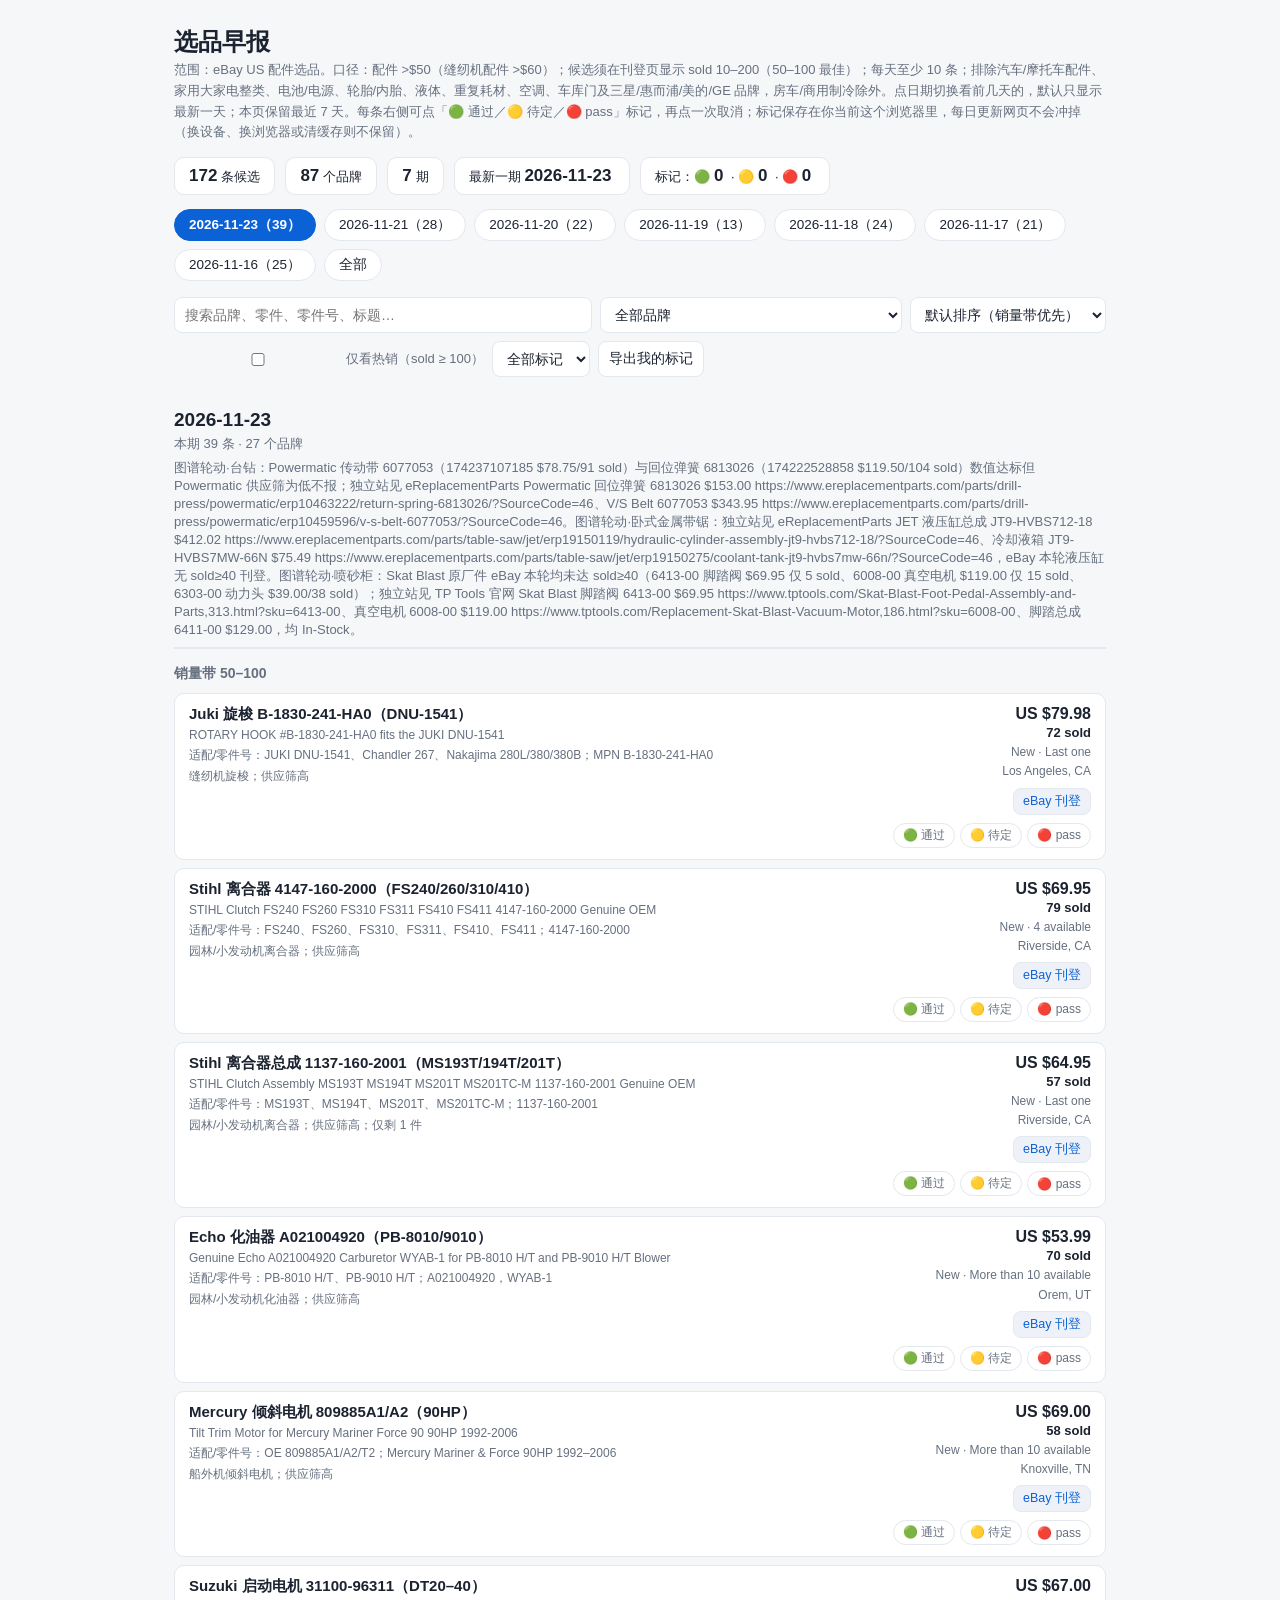
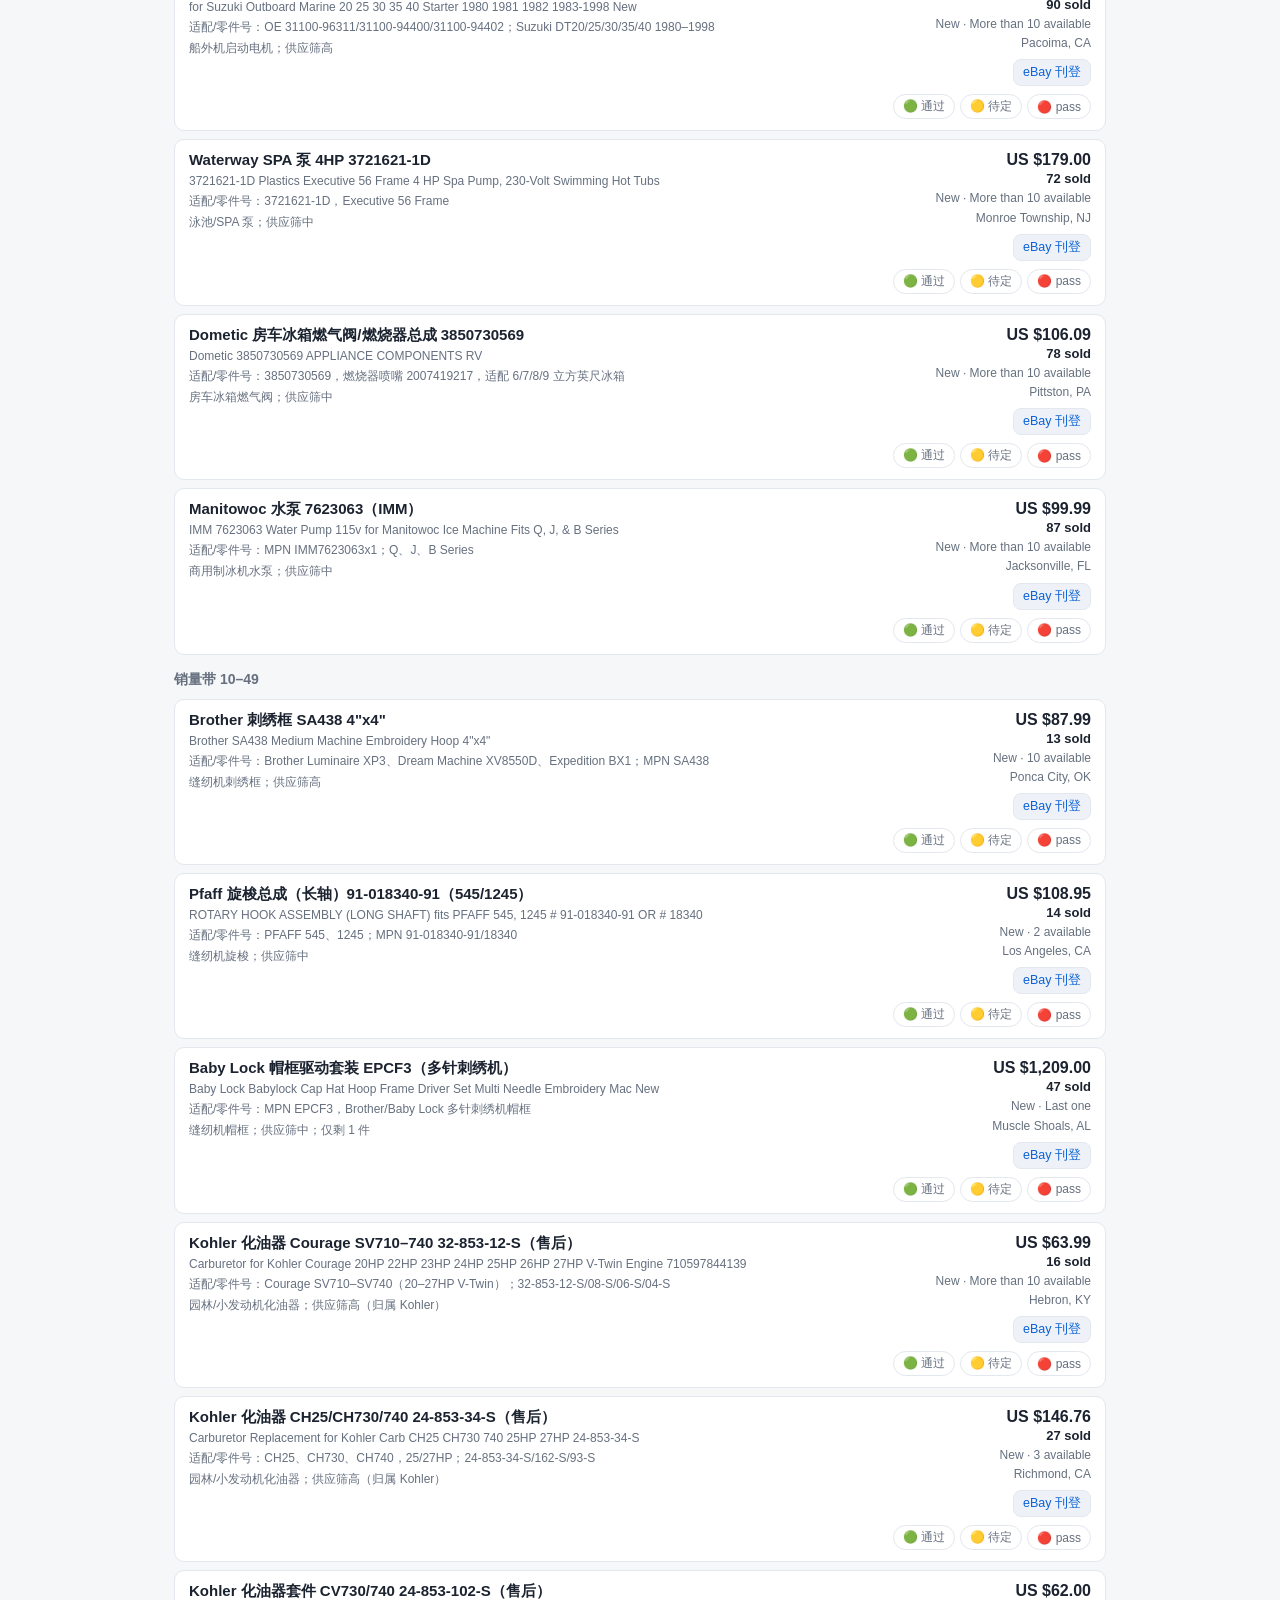
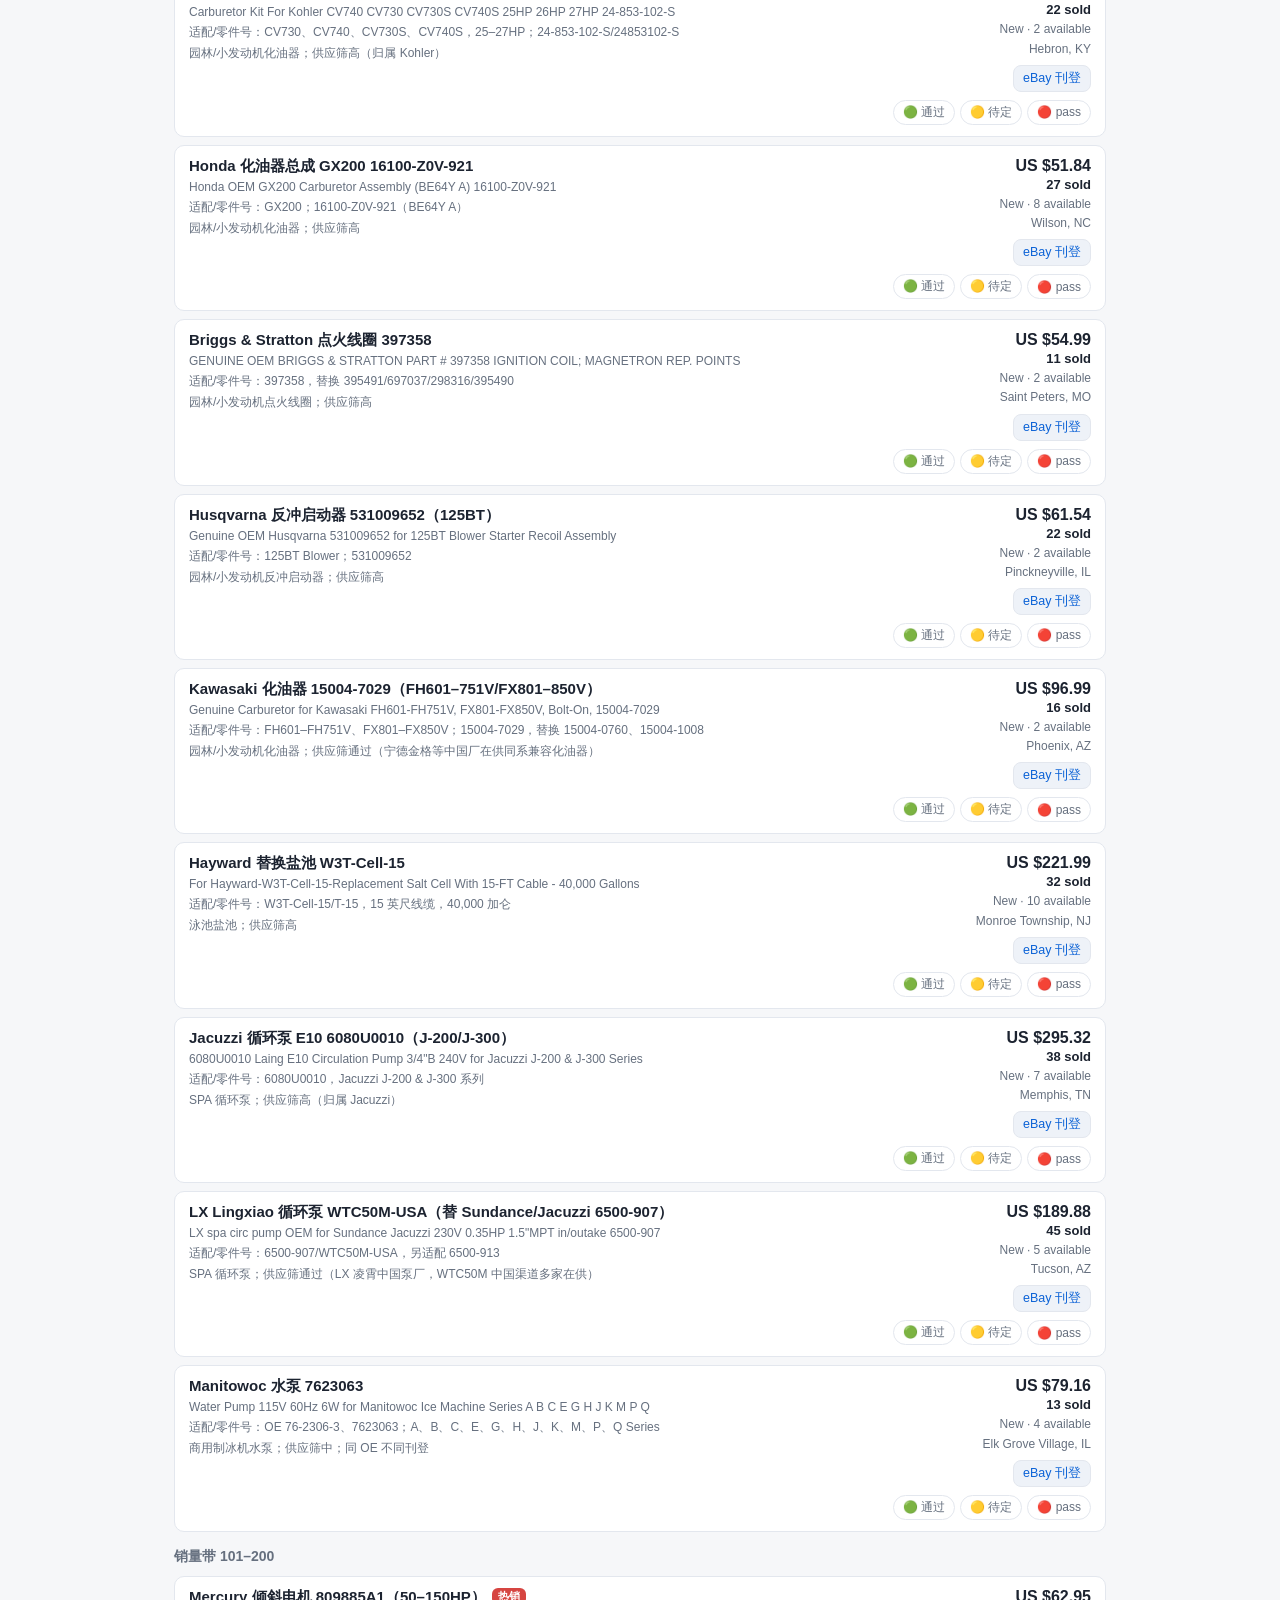
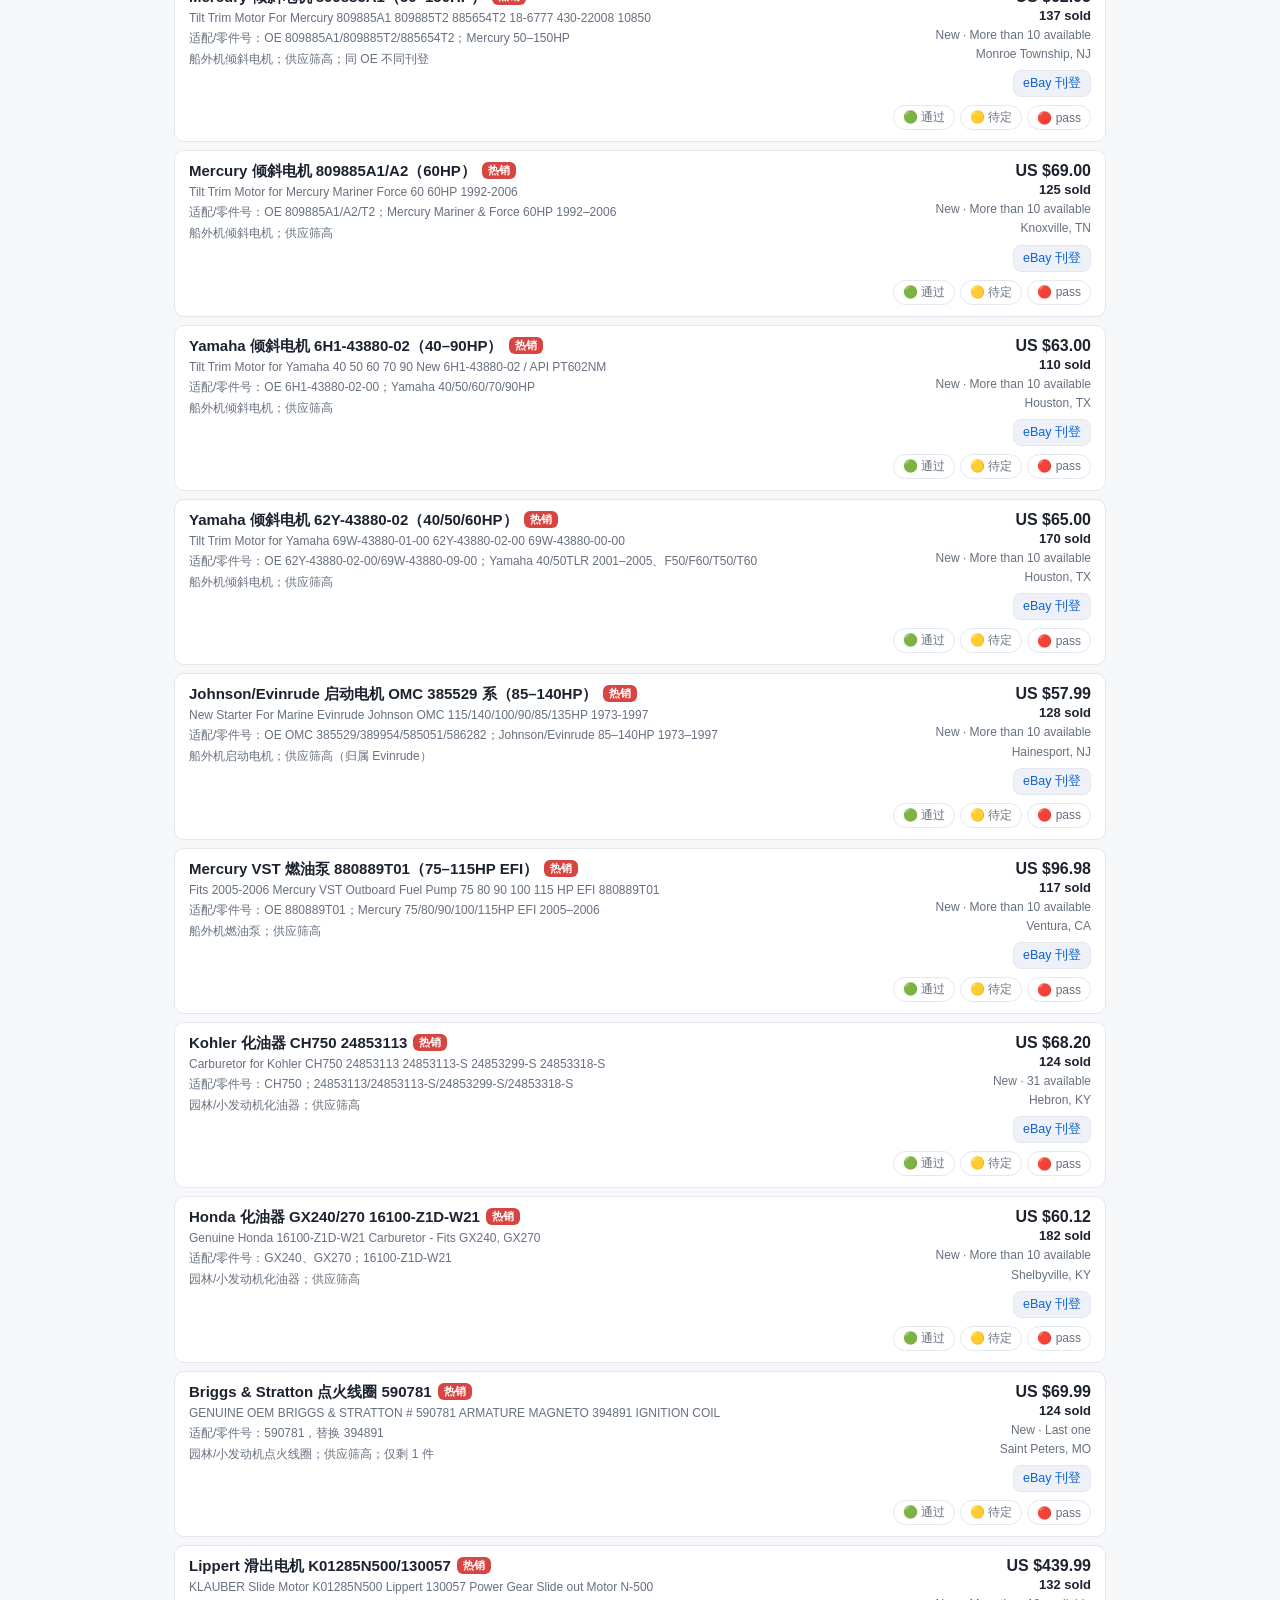
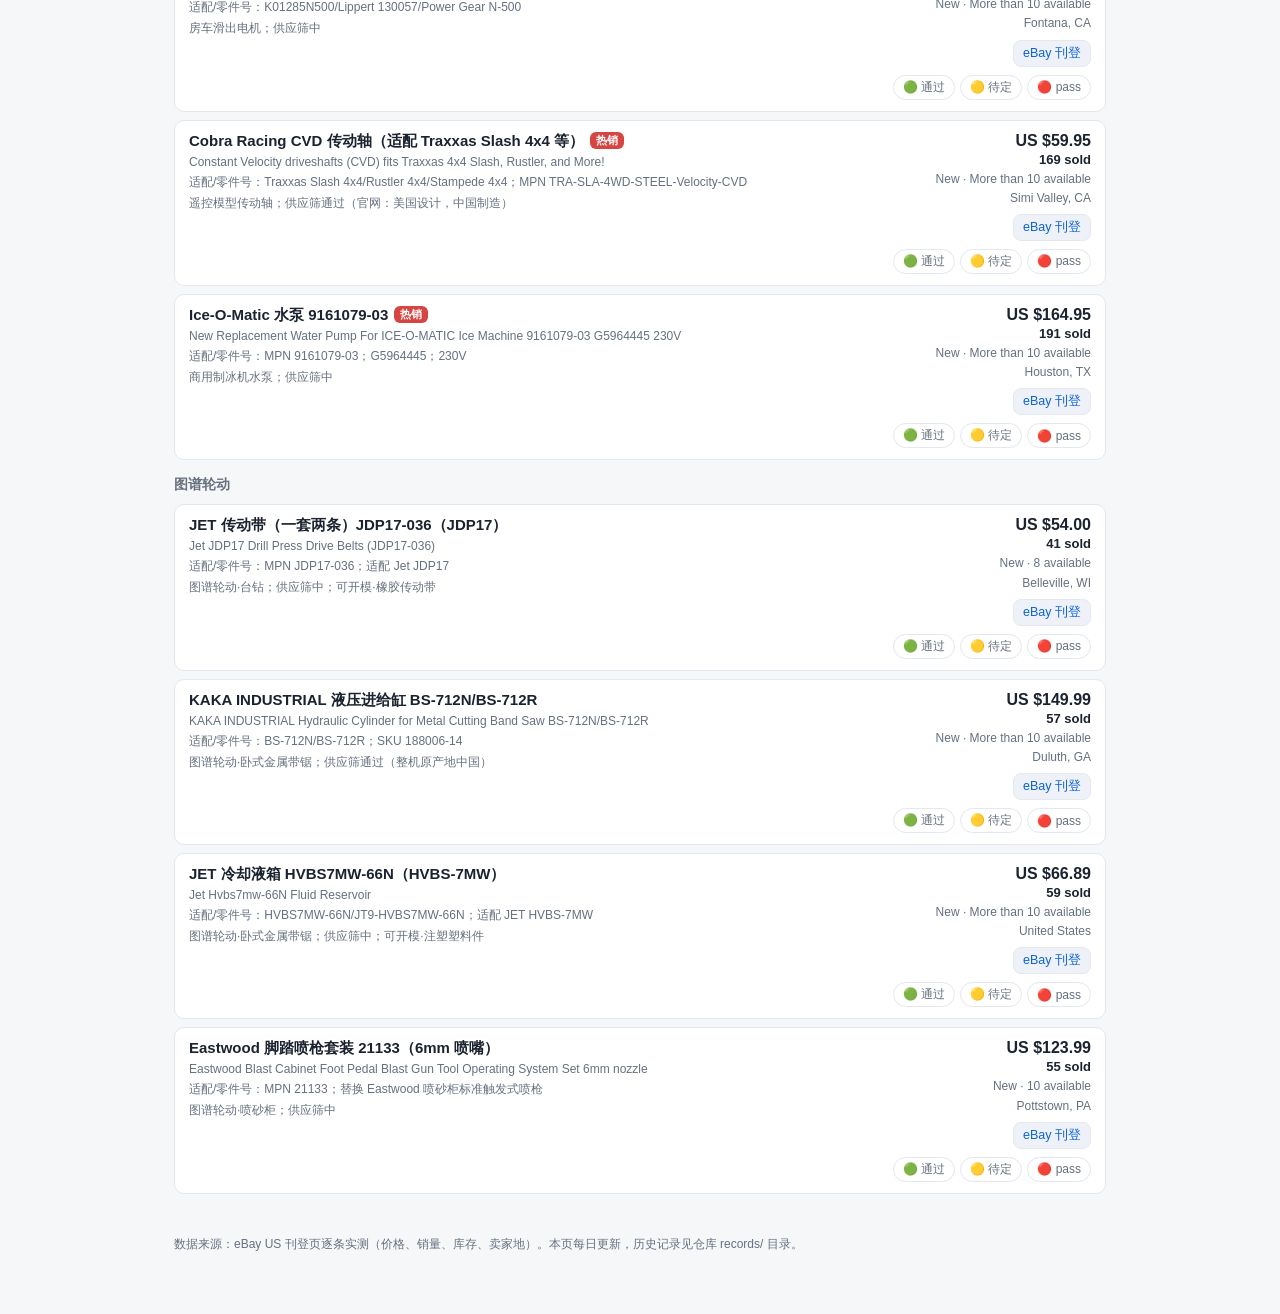
==== index.html @ 03c8f8b2 "选品早报 2026-11-23：新增 39 条" ====
<!DOCTYPE html>
<html lang="zh-CN">
<head>
<meta charset="utf-8">
<meta name="viewport" content="width=device-width, initial-scale=1">
<title>选品早报</title>
<style>
:root{--bg:#f6f7f9;--card:#fff;--text:#1c2330;--muted:#66707f;--line:#e3e7ee;--accent:#0b62d6;--hot:#d64541;--chip:#eef2f8}
@media (prefers-color-scheme:dark){:root{--bg:#12151b;--card:#1b202a;--text:#e8ecf3;--muted:#9aa5b5;--line:#2a3140;--accent:#5ea0ff;--hot:#ff7a72;--chip:#242c3a}}
*{box-sizing:border-box}
body{margin:0;background:var(--bg);color:var(--text);font-family:-apple-system,"PingFang SC","Microsoft YaHei",Segoe UI,Roboto,sans-serif}
.wrap{max-width:960px;margin:0 auto;padding:20px 14px 60px}
h1{font-size:24px;margin:6px 0 2px}
.sub{color:var(--muted);font-size:13px;line-height:1.6}
.stats{display:flex;gap:10px;flex-wrap:wrap;margin:14px 0}
.stat{background:var(--card);border:1px solid var(--line);border-radius:10px;padding:8px 14px;font-size:13px}
.stat b{font-size:17px;margin-right:4px}
.tabs{display:flex;gap:8px;flex-wrap:wrap;margin:12px 0 2px}
.tabs button{background:var(--card);color:var(--text);border:1px solid var(--line);border-radius:999px;padding:6px 14px;font-size:13.5px;cursor:pointer}
.tabs button.on{background:var(--accent);border-color:var(--accent);color:#fff;font-weight:600}
.controls{display:flex;gap:8px;flex-wrap:wrap;margin:6px 0 4px;position:sticky;top:0;background:var(--bg);padding:10px 0;z-index:5}
.controls input,.controls select{background:var(--card);color:var(--text);border:1px solid var(--line);border-radius:8px;padding:8px 10px;font-size:14px}
.controls input{flex:1;min-width:160px}
.controls label{font-size:13px;color:var(--muted);display:flex;align-items:center;gap:5px}
.day{margin-top:22px}
.dayhead{border-bottom:2px solid var(--line);padding-bottom:8px;margin-bottom:6px}
.dayhead h2{font-size:19px;margin:0 0 4px}
.dayhead .meta{color:var(--muted);font-size:13px}
.daynote{color:var(--muted);font-size:13px;margin:6px 0 0}
.grp{font-size:14px;color:var(--muted);margin:16px 0 2px;font-weight:600}
.list{display:flex;flex-direction:column;gap:8px;margin-top:10px}
.rowitem{background:var(--card);border:1px solid var(--line);border-radius:10px;padding:11px 14px;display:flex;gap:14px;justify-content:space-between;align-items:flex-start}
.rowitem .main{flex:1;min-width:0}
.rowitem .brand{font-weight:700;font-size:15px}
.rowitem .brand .part{font-weight:600}
.badge{display:inline-block;background:var(--hot);color:#fff;border-radius:6px;font-size:11px;padding:1px 6px;margin-left:6px;vertical-align:2px}
.title{color:var(--muted);font-size:12px;line-height:1.5;margin-top:2px}
.fit{font-size:12px;color:var(--muted);margin-top:3px}
.note{font-size:12px;color:var(--muted);line-height:1.5;margin-top:3px}
.side{text-align:right;flex-shrink:0}
.price{font-size:16px;font-weight:700;white-space:nowrap}
.sold{font-weight:700;font-size:13px;margin-top:2px}
.meta2{font-size:12px;color:var(--muted);margin-top:3px;line-height:1.6}
.side a{display:inline-block;margin-top:6px;color:var(--accent);text-decoration:none;font-size:12.5px;border:1px solid var(--line);border-radius:8px;padding:4px 9px;background:var(--chip)}
.controls button{background:var(--card);color:var(--text);border:1px solid var(--line);border-radius:8px;padding:8px 10px;font-size:14px;cursor:pointer}
.verdict{display:flex;gap:5px;margin-top:8px;justify-content:flex-end;flex-wrap:wrap}
.verdict button{border:1px solid var(--line);background:var(--card);color:var(--muted);border-radius:999px;padding:3px 9px;font-size:12px;cursor:pointer}
.verdict button.v-ok.on{background:#1da851;border-color:#1da851;color:#fff;font-weight:700}
.verdict button.v-wait.on{background:#f2c018;border-color:#f2c018;color:#3a2e00;font-weight:700}
.verdict button.v-pass.on{background:#e5484d;border-color:#e5484d;color:#fff;font-weight:700}
.rowitem.is-ok{border-color:#1da851}
.rowitem.is-wait{border-color:#d9a400}
.rowitem.is-pass{opacity:.6}
.empty{color:var(--muted);padding:24px 0;font-size:14px}
footer{color:var(--muted);font-size:12px;margin-top:40px;line-height:1.7}
</style>
</head>
<body>
<div class="wrap">
<h1>选品早报</h1>
<div class="sub">范围：eBay US 配件选品。口径：配件 >$50（缝纫机配件 >$60）；候选须在刊登页显示 sold 10–200（50–100 最佳）；每天至少 10 条；排除汽车/摩托车配件、家用大家电整类、电池/电源、轮胎/内胎、液体、重复耗材、空调、车库门及三星/惠而浦/美的/GE 品牌，房车/商用制冷除外。点日期切换看前几天的，默认只显示最新一天；本页保留最近 7 天。每条右侧可点「🟢 通过／🟡 待定／🔴 pass」标记，再点一次取消；标记保存在你当前这个浏览器里，每日更新网页不会冲掉（换设备、换浏览器或清缓存则不保留）。</div>
<div class="stats" id="stats"></div>
<div class="tabs" id="tabs"></div>
<div class="controls">
<input id="q" type="search" placeholder="搜索品牌、零件、零件号、标题…">
<select id="brand"><option value="">全部品牌</option></select>
<select id="sort">
<option value="orig">默认排序（销量带优先）</option>
<option value="soldDesc">销量 高 → 低</option>
<option value="soldAsc">销量 低 → 高</option>
<option value="priceDesc">价格 高 → 低</option>
<option value="priceAsc">价格 低 → 高</option>
</select>
<label><input type="checkbox" id="hotOnly"> 仅看热销（sold ≥ 100）</label>
<select id="vfilter"><option value="">全部标记</option><option value="none">未标记</option><option value="ok">🟢 通过</option><option value="wait">🟡 待定</option><option value="pass">🔴 pass</option></select>
<button id="vexport" type="button">导出我的标记</button>
</div>
<div id="days"></div>
<footer>数据来源：eBay US 刊登页逐条实测（价格、销量、库存、卖家地）。本页每日更新，历史记录见仓库 records/ 目录。</footer>
</div>
<script>
const DAYS = [{"date": "2026-11-23", "items": [{"avail": "Last one", "b": "Juki", "cond": "New", "fit": "JUKI DNU-1541、Chandler 267、Nakajima 280L/380/380B；MPN B-1830-241-HA0", "grp": "销量带 50–100", "id": "123341145956", "loc": "Los Angeles, CA", "note": "缝纫机旋梭；供应筛高", "p": "旋梭 B-1830-241-HA0（DNU-1541）", "price": "US $79.98", "sold": 72, "t": "ROTARY HOOK #B-1830-241-HA0 fits the JUKI DNU-1541"}, {"avail": "4 available", "b": "Stihl", "cond": "New", "fit": "FS240、FS260、FS310、FS311、FS410、FS411；4147-160-2000", "grp": "销量带 50–100", "id": "185956875990", "loc": "Riverside, CA", "note": "园林/小发动机离合器；供应筛高", "p": "离合器 4147-160-2000（FS240/260/310/410）", "price": "US $69.95", "sold": 79, "t": "STIHL Clutch FS240 FS260 FS310 FS311 FS410 FS411 4147-160-2000 Genuine OEM"}, {"avail": "Last one", "b": "Stihl", "cond": "New", "fit": "MS193T、MS194T、MS201T、MS201TC-M；1137-160-2001", "grp": "销量带 50–100", "id": "185796830539", "loc": "Riverside, CA", "note": "园林/小发动机离合器；供应筛高；仅剩 1 件", "p": "离合器总成 1137-160-2001（MS193T/194T/201T）", "price": "US $64.95", "sold": 57, "t": "STIHL Clutch Assembly MS193T MS194T MS201T MS201TC-M 1137-160-2001 Genuine OEM"}, {"avail": "More than 10 available", "b": "Echo", "cond": "New", "fit": "PB-8010 H/T、PB-9010 H/T；A021004920，WYAB-1", "grp": "销量带 50–100", "id": "306437249290", "loc": "Orem, UT", "note": "园林/小发动机化油器；供应筛高", "p": "化油器 A021004920（PB-8010/9010）", "price": "US $53.99", "sold": 70, "t": "Genuine Echo A021004920 Carburetor WYAB-1 for PB-8010 H/T and PB-9010 H/T Blower"}, {"avail": "More than 10 available", "b": "Mercury", "cond": "New", "fit": "OE 809885A1/A2/T2；Mercury Mariner & Force 90HP 1992–2006", "grp": "销量带 50–100", "id": "271534659154", "loc": "Knoxville, TN", "note": "船外机倾斜电机；供应筛高", "p": "倾斜电机 809885A1/A2（90HP）", "price": "US $69.00", "sold": 58, "t": "Tilt Trim Motor for Mercury Mariner Force 90 90HP 1992-2006"}, {"avail": "More than 10 available", "b": "Suzuki", "cond": "New", "fit": "OE 31100-96311/31100-94400/31100-94402；Suzuki DT20/25/30/35/40 1980–1998", "grp": "销量带 50–100", "id": "280395590784", "loc": "Pacoima, CA", "note": "船外机启动电机；供应筛高", "p": "启动电机 31100-96311（DT20–40）", "price": "US $67.00", "sold": 90, "t": "for Suzuki Outboard Marine 20 25 30 35 40 Starter 1980 1981 1982 1983-1998 New"}, {"avail": "More than 10 available", "b": "Waterway", "cond": "New", "fit": "3721621-1D，Executive 56 Frame", "grp": "销量带 50–100", "id": "157106477600", "loc": "Monroe Township, NJ", "note": "泳池/SPA 泵；供应筛中", "p": "SPA 泵 4HP 3721621-1D", "price": "US $179.00", "sold": 72, "t": "3721621-1D Plastics Executive 56 Frame 4 HP Spa Pump, 230-Volt Swimming Hot Tubs"}, {"avail": "More than 10 available", "b": "Dometic", "cond": "New", "fit": "3850730569，燃烧器喷嘴 2007419217，适配 6/7/8/9 立方英尺冰箱", "grp": "销量带 50–100", "id": "167482397967", "loc": "Pittston, PA", "note": "房车冰箱燃气阀；供应筛中", "p": "房车冰箱燃气阀/燃烧器总成 3850730569", "price": "US $106.09", "sold": 78, "t": "Dometic 3850730569 APPLIANCE COMPONENTS RV"}, {"avail": "More than 10 available", "b": "Manitowoc", "cond": "New", "fit": "MPN IMM7623063x1；Q、J、B Series", "grp": "销量带 50–100", "id": "374345641297", "loc": "Jacksonville, FL", "note": "商用制冰机水泵；供应筛中", "p": "水泵 7623063（IMM）", "price": "US $99.99", "sold": 87, "t": "IMM 7623063 Water Pump 115v for Manitowoc Ice Machine Fits Q, J, & B Series"}, {"avail": "10 available", "b": "Brother", "cond": "New", "fit": "Brother Luminaire XP3、Dream Machine XV8550D、Expedition BX1；MPN SA438", "grp": "销量带 10–49", "id": "283447368859", "loc": "Ponca City, OK", "note": "缝纫机刺绣框；供应筛高", "p": "刺绣框 SA438 4\"x4\"", "price": "US $87.99", "sold": 13, "t": "Brother SA438 Medium Machine Embroidery Hoop 4\"x4\""}, {"avail": "2 available", "b": "Pfaff", "cond": "New", "fit": "PFAFF 545、1245；MPN 91-018340-91/18340", "grp": "销量带 10–49", "id": "122617804104", "loc": "Los Angeles, CA", "note": "缝纫机旋梭；供应筛中", "p": "旋梭总成（长轴）91-018340-91（545/1245）", "price": "US $108.95", "sold": 14, "t": "ROTARY HOOK ASSEMBLY (LONG SHAFT) fits PFAFF 545, 1245 # 91-018340-91 OR # 18340"}, {"avail": "Last one", "b": "Baby Lock", "cond": "New", "fit": "MPN EPCF3，Brother/Baby Lock 多针刺绣机帽框", "grp": "销量带 10–49", "id": "154513004584", "loc": "Muscle Shoals, AL", "note": "缝纫机帽框；供应筛中；仅剩 1 件", "p": "帽框驱动套装 EPCF3（多针刺绣机）", "price": "US $1,209.00", "sold": 47, "t": "Baby Lock Babylock Cap Hat Hoop Frame Driver Set Multi Needle Embroidery Mac New"}, {"avail": "More than 10 available", "b": "Kohler", "cond": "New", "fit": "Courage SV710–SV740（20–27HP V-Twin）；32-853-12-S/08-S/06-S/04-S", "grp": "销量带 10–49", "id": "306938144239", "loc": "Hebron, KY", "note": "园林/小发动机化油器；供应筛高（归属 Kohler）", "p": "化油器 Courage SV710–740 32-853-12-S（售后）", "price": "US $63.99", "sold": 16, "t": "Carburetor for Kohler Courage 20HP 22HP 23HP 24HP 25HP 26HP 27HP V-Twin Engine 710597844139"}, {"avail": "3 available", "b": "Kohler", "cond": "New", "fit": "CH25、CH730、CH740，25/27HP；24-853-34-S/162-S/93-S", "grp": "销量带 10–49", "id": "305639184802", "loc": "Richmond, CA", "note": "园林/小发动机化油器；供应筛高（归属 Kohler）", "p": "化油器 CH25/CH730/740 24-853-34-S（售后）", "price": "US $146.76", "sold": 27, "t": "Carburetor Replacement for Kohler Carb CH25 CH730 740 25HP 27HP 24-853-34-S"}, {"avail": "2 available", "b": "Kohler", "cond": "New", "fit": "CV730、CV740、CV730S、CV740S，25–27HP；24-853-102-S/24853102-S", "grp": "销量带 10–49", "id": "187782002108", "loc": "Hebron, KY", "note": "园林/小发动机化油器；供应筛高（归属 Kohler）", "p": "化油器套件 CV730/740 24-853-102-S（售后）", "price": "US $62.00", "sold": 22, "t": "Carburetor Kit For Kohler CV740 CV730 CV730S CV740S 25HP 26HP 27HP 24-853-102-S"}, {"avail": "8 available", "b": "Honda", "cond": "New", "fit": "GX200；16100-Z0V-921（BE64Y A）", "grp": "销量带 10–49", "id": "287431249843", "loc": "Wilson, NC", "note": "园林/小发动机化油器；供应筛高", "p": "化油器总成 GX200 16100-Z0V-921", "price": "US $51.84", "sold": 27, "t": "Honda OEM GX200 Carburetor Assembly (BE64Y A) 16100-Z0V-921"}, {"avail": "2 available", "b": "Briggs & Stratton", "cond": "New", "fit": "397358，替换 395491/697037/298316/395490", "grp": "销量带 10–49", "id": "286870574621", "loc": "Saint Peters, MO", "note": "园林/小发动机点火线圈；供应筛高", "p": "点火线圈 397358", "price": "US $54.99", "sold": 11, "t": "GENUINE OEM BRIGGS & STRATTON PART # 397358 IGNITION COIL; MAGNETRON REP. POINTS"}, {"avail": "2 available", "b": "Husqvarna", "cond": "New", "fit": "125BT Blower；531009652", "grp": "销量带 10–49", "id": "333843386711", "loc": "Pinckneyville, IL", "note": "园林/小发动机反冲启动器；供应筛高", "p": "反冲启动器 531009652（125BT）", "price": "US $61.54", "sold": 22, "t": "Genuine OEM Husqvarna 531009652 for 125BT Blower Starter Recoil Assembly"}, {"avail": "2 available", "b": "Kawasaki", "cond": "New", "fit": "FH601–FH751V、FX801–FX850V；15004-7029，替换 15004-0760、15004-1008", "grp": "销量带 10–49", "id": "377189985344", "loc": "Phoenix, AZ", "note": "园林/小发动机化油器；供应筛通过（宁德金格等中国厂在供同系兼容化油器）", "p": "化油器 15004-7029（FH601–751V/FX801–850V）", "price": "US $96.99", "sold": 16, "t": "Genuine Carburetor for Kawasaki FH601-FH751V, FX801-FX850V, Bolt-On, 15004-7029"}, {"avail": "10 available", "b": "Hayward", "cond": "New", "fit": "W3T-Cell-15/T-15，15 英尺线缆，40,000 加仑", "grp": "销量带 10–49", "id": "186522182708", "loc": "Monroe Township, NJ", "note": "泳池盐池；供应筛高", "p": "替换盐池 W3T-Cell-15", "price": "US $221.99", "sold": 32, "t": "For Hayward-W3T-Cell-15-Replacement Salt Cell With 15-FT Cable - 40,000 Gallons"}, {"avail": "7 available", "b": "Jacuzzi", "cond": "New", "fit": "6080U0010，Jacuzzi J-200 & J-300 系列", "grp": "销量带 10–49", "id": "305624764640", "loc": "Memphis, TN", "note": "SPA 循环泵；供应筛高（归属 Jacuzzi）", "p": "循环泵 E10 6080U0010（J-200/J-300）", "price": "US $295.32", "sold": 38, "t": "6080U0010 Laing E10 Circulation Pump 3/4\"B 240V for Jacuzzi J-200 & J-300 Series"}, {"avail": "5 available", "b": "LX Lingxiao", "cond": "New", "fit": "6500-907/WTC50M-USA，另适配 6500-913", "grp": "销量带 10–49", "id": "353235994083", "loc": "Tucson, AZ", "note": "SPA 循环泵；供应筛通过（LX 凌霄中国泵厂，WTC50M 中国渠道多家在供）", "p": "循环泵 WTC50M-USA（替 Sundance/Jacuzzi 6500-907）", "price": "US $189.88", "sold": 45, "t": "LX spa circ pump OEM for Sundance Jacuzzi 230V 0.35HP 1.5\"MPT in/outake 6500-907"}, {"avail": "4 available", "b": "Manitowoc", "cond": "New", "fit": "OE 76-2306-3、7623063；A、B、C、E、G、H、J、K、M、P、Q Series", "grp": "销量带 10–49", "id": "157082194852", "loc": "Elk Grove Village, IL", "note": "商用制冰机水泵；供应筛中；同 OE 不同刊登", "p": "水泵 7623063", "price": "US $79.16", "sold": 13, "t": "Water Pump 115V 60Hz 6W for Manitowoc Ice Machine Series A B C E G H J K M P Q"}, {"avail": "More than 10 available", "b": "Mercury", "cond": "New", "fit": "OE 809885A1/809885T2/885654T2；Mercury 50–150HP", "grp": "销量带 101–200", "id": "283253005765", "loc": "Monroe Township, NJ", "note": "船外机倾斜电机；供应筛高；同 OE 不同刊登", "p": "倾斜电机 809885A1（50–150HP）", "price": "US $62.95", "sold": 137, "t": "Tilt Trim Motor For Mercury 809885A1 809885T2 885654T2 18-6777 430-22008 10850"}, {"avail": "More than 10 available", "b": "Mercury", "cond": "New", "fit": "OE 809885A1/A2/T2；Mercury Mariner & Force 60HP 1992–2006", "grp": "销量带 101–200", "id": "271534658532", "loc": "Knoxville, TN", "note": "船外机倾斜电机；供应筛高", "p": "倾斜电机 809885A1/A2（60HP）", "price": "US $69.00", "sold": 125, "t": "Tilt Trim Motor for Mercury Mariner Force 60 60HP 1992-2006"}, {"avail": "More than 10 available", "b": "Yamaha", "cond": "New", "fit": "OE 6H1-43880-02-00；Yamaha 40/50/60/70/90HP", "grp": "销量带 101–200", "id": "290406142318", "loc": "Houston, TX", "note": "船外机倾斜电机；供应筛高", "p": "倾斜电机 6H1-43880-02（40–90HP）", "price": "US $63.00", "sold": 110, "t": "Tilt Trim Motor for Yamaha 40 50 60 70 90 New 6H1-43880-02 / API PT602NM"}, {"avail": "More than 10 available", "b": "Yamaha", "cond": "New", "fit": "OE 62Y-43880-02-00/69W-43880-09-00；Yamaha 40/50TLR 2001–2005、F50/F60/T50/T60", "grp": "销量带 101–200", "id": "293794099902", "loc": "Houston, TX", "note": "船外机倾斜电机；供应筛高", "p": "倾斜电机 62Y-43880-02（40/50/60HP）", "price": "US $65.00", "sold": 170, "t": "Tilt Trim Motor for Yamaha 69W-43880-01-00 62Y-43880-02-00 69W-43880-00-00"}, {"avail": "More than 10 available", "b": "Johnson/Evinrude", "cond": "New", "fit": "OE OMC 385529/389954/585051/586282；Johnson/Evinrude 85–140HP 1973–1997", "grp": "销量带 101–200", "id": "364532117228", "loc": "Hainesport, NJ", "note": "船外机启动电机；供应筛高（归属 Evinrude）", "p": "启动电机 OMC 385529 系（85–140HP）", "price": "US $57.99", "sold": 128, "t": "New Starter For Marine Evinrude Johnson OMC 115/140/100/90/85/135HP 1973-1997"}, {"avail": "More than 10 available", "b": "Mercury", "cond": "New", "fit": "OE 880889T01；Mercury 75/80/90/100/115HP EFI 2005–2006", "grp": "销量带 101–200", "id": "180638077088", "loc": "Ventura, CA", "note": "船外机燃油泵；供应筛高", "p": "VST 燃油泵 880889T01（75–115HP EFI）", "price": "US $96.98", "sold": 117, "t": "Fits 2005-2006 Mercury VST Outboard Fuel Pump 75 80 90 100 115 HP EFI 880889T01"}, {"avail": "31 available", "b": "Kohler", "cond": "New", "fit": "CH750；24853113/24853113-S/24853299-S/24853318-S", "grp": "销量带 101–200", "id": "403791140630", "loc": "Hebron, KY", "note": "园林/小发动机化油器；供应筛高", "p": "化油器 CH750 24853113", "price": "US $68.20", "sold": 124, "t": "Carburetor for Kohler CH750 24853113 24853113-S 24853299-S 24853318-S"}, {"avail": "More than 10 available", "b": "Honda", "cond": "New", "fit": "GX240、GX270；16100-Z1D-W21", "grp": "销量带 101–200", "id": "266482576052", "loc": "Shelbyville, KY", "note": "园林/小发动机化油器；供应筛高", "p": "化油器 GX240/270 16100-Z1D-W21", "price": "US $60.12", "sold": 182, "t": "Genuine Honda 16100-Z1D-W21 Carburetor - Fits GX240, GX270"}, {"avail": "Last one", "b": "Briggs & Stratton", "cond": "New", "fit": "590781，替换 394891", "grp": "销量带 101–200", "id": "281903746630", "loc": "Saint Peters, MO", "note": "园林/小发动机点火线圈；供应筛高；仅剩 1 件", "p": "点火线圈 590781", "price": "US $69.99", "sold": 124, "t": "GENUINE OEM BRIGGS & STRATTON # 590781 ARMATURE MAGNETO 394891 IGNITION COIL"}, {"avail": "More than 10 available", "b": "Lippert", "cond": "New", "fit": "K01285N500/Lippert 130057/Power Gear N-500", "grp": "销量带 101–200", "id": "173731768664", "loc": "Fontana, CA", "note": "房车滑出电机；供应筛中", "p": "滑出电机 K01285N500/130057", "price": "US $439.99", "sold": 132, "t": "KLAUBER Slide Motor K01285N500 Lippert 130057 Power Gear Slide out Motor N-500"}, {"avail": "More than 10 available", "b": "Cobra Racing", "cond": "New", "fit": "Traxxas Slash 4x4/Rustler 4x4/Stampede 4x4；MPN TRA-SLA-4WD-STEEL-Velocity-CVD", "grp": "销量带 101–200", "id": "395856373185", "loc": "Simi Valley, CA", "note": "遥控模型传动轴；供应筛通过（官网：美国设计，中国制造）", "p": "CVD 传动轴（适配 Traxxas Slash 4x4 等）", "price": "US $59.95", "sold": 169, "t": "Constant Velocity driveshafts (CVD) fits Traxxas 4x4 Slash, Rustler, and More!"}, {"avail": "More than 10 available", "b": "Ice-O-Matic", "cond": "New", "fit": "MPN 9161079-03；G5964445；230V", "grp": "销量带 101–200", "id": "161838276206", "loc": "Houston, TX", "note": "商用制冰机水泵；供应筛中", "p": "水泵 9161079-03", "price": "US $164.95", "sold": 191, "t": "New Replacement Water Pump For ICE-O-MATIC Ice Machine 9161079-03 G5964445 230V"}, {"avail": "8 available", "b": "JET", "cond": "New", "fit": "MPN JDP17-036；适配 Jet JDP17", "grp": "图谱轮动", "id": "175416583959", "loc": "Belleville, WI", "note": "图谱轮动·台钻；供应筛中；可开模·橡胶传动带", "p": "传动带（一套两条）JDP17-036（JDP17）", "price": "US $54.00", "sold": 41, "t": "Jet JDP17 Drill Press Drive Belts (JDP17-036)"}, {"avail": "More than 10 available", "b": "KAKA INDUSTRIAL", "cond": "New", "fit": "BS-712N/BS-712R；SKU 188006-14", "grp": "图谱轮动", "id": "335223324723", "loc": "Duluth, GA", "note": "图谱轮动·卧式金属带锯；供应筛通过（整机原产地中国）", "p": "液压进给缸 BS-712N/BS-712R", "price": "US $149.99", "sold": 57, "t": "KAKA INDUSTRIAL Hydraulic Cylinder for Metal Cutting Band Saw BS-712N/BS-712R"}, {"avail": "More than 10 available", "b": "JET", "cond": "New", "fit": "HVBS7MW-66N/JT9-HVBS7MW-66N；适配 JET HVBS-7MW", "grp": "图谱轮动", "id": "225612920535", "loc": "United States", "note": "图谱轮动·卧式金属带锯；供应筛中；可开模·注塑塑料件", "p": "冷却液箱 HVBS7MW-66N（HVBS-7MW）", "price": "US $66.89", "sold": 59, "t": "Jet Hvbs7mw-66N Fluid Reservoir"}, {"avail": "10 available", "b": "Eastwood", "cond": "New", "fit": "MPN 21133；替换 Eastwood 喷砂柜标准触发式喷枪", "grp": "图谱轮动", "id": "375518741658", "loc": "Pottstown, PA", "note": "图谱轮动·喷砂柜；供应筛中", "p": "脚踏喷枪套装 21133（6mm 喷嘴）", "price": "US $123.99", "sold": 55, "t": "Eastwood Blast Cabinet Foot Pedal Blast Gun Tool Operating System Set 6mm nozzle"}], "note": "图谱轮动·台钻：Powermatic 传动带 6077053（174237107185 $78.75/91 sold）与回位弹簧 6813026（174222528858 $119.50/104 sold）数值达标但 Powermatic 供应筛为低不报；独立站见 eReplacementParts Powermatic 回位弹簧 6813026 $153.00 https://www.ereplacementparts.com/parts/drill-press/powermatic/erp10463222/return-spring-6813026/?SourceCode=46、V/S Belt 6077053 $343.95 https://www.ereplacementparts.com/parts/drill-press/powermatic/erp10459596/v-s-belt-6077053/?SourceCode=46。图谱轮动·卧式金属带锯：独立站见 eReplacementParts JET 液压缸总成 JT9-HVBS712-18 $412.02 https://www.ereplacementparts.com/parts/table-saw/jet/erp19150119/hydraulic-cylinder-assembly-jt9-hvbs712-18/?SourceCode=46、冷却液箱 JT9-HVBS7MW-66N $75.49 https://www.ereplacementparts.com/parts/table-saw/jet/erp19150275/coolant-tank-jt9-hvbs7mw-66n/?SourceCode=46，eBay 本轮液压缸无 sold≥40 刊登。图谱轮动·喷砂柜：Skat Blast 原厂件 eBay 本轮均未达 sold≥40（6413-00 脚踏阀 $69.95 仅 5 sold、6008-00 真空电机 $119.00 仅 15 sold、6303-00 动力头 $39.00/38 sold）；独立站见 TP Tools 官网 Skat Blast 脚踏阀 6413-00 $69.95 https://www.tptools.com/Skat-Blast-Foot-Pedal-Assembly-and-Parts,313.html?sku=6413-00、真空电机 6008-00 $119.00 https://www.tptools.com/Replacement-Skat-Blast-Vacuum-Motor,186.html?sku=6008-00、脚踏总成 6411-00 $129.00，均 In-Stock。"}, {"date": "2026-11-21", "items": [{"avail": "More than 10 available", "b": "Mercury", "cond": "New", "fit": "Mercury/Mariner 35-85HP，1985–1992；OE 826729A09、99186T", "grp": "销量带 50–100", "id": "274979051100", "loc": "Morrisville, NC", "note": "船外机倾斜电机；供应筛高", "p": "倾斜/升降电机 826729A09（35-85HP）", "price": "US $198.16", "sold": 60, "t": "12V Tilt Trim Motor Mercury 35-85HP Outboard 1985-1992 826729A09 99186T"}, {"avail": "9 available", "b": "Mercury", "cond": "New", "fit": "Mercury Mariner & Force 50-125HP，1992–1995，单缸；OE 809885A1、809885A2", "grp": "销量带 50–100", "id": "164930863144", "loc": "Newark, DE", "note": "船外机倾斜电机；供应筛高", "p": "倾斜/升降电机 809885A1/A2（50-125HP）", "price": "US $74.50", "sold": 57, "t": "New Tilt Trim Motor For Mercury Mariner & Force Outboard 92-95 809885A1 809885A2"}, {"avail": "7 available", "b": "Mercury", "cond": "New", "fit": "Mercury/Mariner 35-220HP，1985–1992；OE 818186A3、99186T", "grp": "销量带 50–100", "id": "324822578774", "loc": "Deerfield Beach, FL", "note": "船外机倾斜电机；供应筛高", "p": "倾斜/升降电机 818186A3（35-220HP）", "price": "US $198.16", "sold": 51, "t": "Tilt Trim Motor Mercury Mariner 35-220HP Outboard 1985-1992 12V 818186A3"}, {"avail": "More than 10 available", "b": "Yamaha", "cond": "New", "fit": "Yamaha 9.9-25HP；OE 6L2-81800-20-00、682-81800-11-00/12-00", "grp": "销量带 50–100", "id": "275010317069", "loc": "Pacoima, CA", "note": "船外机启动电机；供应筛高；刊登价 $50.01 刚过线，另有 $45.01 优惠券价", "p": "启动电机 6L2-81800-20（9.9-25HP）", "price": "US $50.01", "sold": 93, "t": "Starter Motor NEW for Yamaha Marine Outboard Engines 6L2-81800-20-00"}, {"avail": "More than 10 available", "b": "Yamaha", "cond": "New", "fit": "Yamaha 115-200HP，1984–2002；OE S114-323、6E5-81800-10-00", "grp": "销量带 50–100", "id": "176932439852", "loc": "Miami, FL", "note": "船外机启动电机；供应筛高", "p": "启动电机 6E5-81800（115-200HP）", "price": "US $71.95", "sold": 64, "t": "New Marine Starter For Yamaha Outboard 1984-2002 115 130 150 175 200 HP"}, {"avail": "More than 10 available", "b": "Mercury", "cond": "New", "fit": "Mercury Mariner EFI 船外机；OE 892267A51，MPN HFP-382M-OBRT", "grp": "销量带 50–100", "id": "387211925611", "loc": "Ventura, CA", "note": "船外机燃油泵；供应筛高；原产地台湾", "p": "EFI 燃油泵 892267A51（QFS）", "price": "US $114.98", "sold": 72, "t": "QFS Mercury Mariner Outboard EFI Fuel Pump +Reg +Tank Seal 892267A51"}, {"avail": "More than 10 available", "b": "Kohler", "cond": "New", "fit": "Kohler CV682；OE 24 853 275-S，替代 24 853 243-S", "grp": "销量带 50–100", "id": "277919635806", "loc": "Atlanta, GA", "note": "化油器；供应筛高", "p": "化油器总成 24 853 275-S（CV682）", "price": "US $199.95", "sold": 80, "t": "Genuine Kohler 24 853 275-S Carburetor Kit Replaces 24 853 243-S CV682 ENGINE"}, {"avail": "Last one", "b": "Honda", "cond": "New", "fit": "Honda GX340/GX390 发电机；OE 16100-ZF6-V42，Keihin", "grp": "销量带 50–100", "id": "166425635358", "loc": "Ray, MI", "note": "化油器；供应筛高；仅剩 1 件", "p": "化油器 16100-ZF6-V42（GX340/390）", "price": "US $124.99", "sold": 78, "t": "Honda OEM Carburetor GX340 GX390 GENERATOR CARB 16100-ZF6-V42"}, {"avail": "3 available", "b": "Kohler", "cond": "New", "fit": "Kohler CH750 系列；OE 24 853 309-S / 24 853 313-S", "grp": "销量带 50–100", "id": "353794586009", "loc": "Dayton, NJ", "note": "化油器；供应筛高", "p": "化油器 24 853 309-S（CH750）", "price": "US $69.99", "sold": 74, "t": "Carburetor For Kohler Part# 24 853 309-s 24853313-S 24853309S Carb"}, {"avail": "Last one", "b": "Kohler", "cond": "New", "fit": "OE 17 853 87-S，替代 17 853 67-S", "grp": "销量带 50–100", "id": "284667625959", "loc": "Saint Peters, MO", "note": "化油器；供应筛高；仅剩 1 件", "p": "化油器 17 853 87-S", "price": "US $119.99", "sold": 69, "t": "GENUINE OEM KOHLER PART # 17 853 87-S CARBURETOR"}, {"avail": "2 available", "b": "Kohler", "cond": "New", "fit": "Kohler Courage SV590/SV600 OHV；OE 20 853 33-S", "grp": "销量带 50–100", "id": "285107305730", "loc": "Saint Peters, MO", "note": "化油器；供应筛高；仅剩 2 件", "p": "化油器 20 853 33-S（SV590/600）", "price": "US $159.99", "sold": 66, "t": "GENUINE OEM KOHLER PART # 20 853 33-S; CARBURETOR KIT"}, {"avail": "3 available", "b": "Kohler", "cond": "New", "fit": "Kohler K241/K301 10/12HP 铸铁发动机；OE 47 853 23-S，#26", "grp": "销量带 50–100", "id": "127500667860", "loc": "Hebron, KY", "note": "化油器；供应筛高", "p": "化油器 47 853 23-S（K241/K301）", "price": "US $59.00", "sold": 58, "t": "Carburetor Kohler Carb K241 K301 Cast Iron Engine 10 12 HP Motor #26 47 853 23-S"}, {"avail": "2 available", "b": "Husqvarna", "cond": "New", "fit": "Husqvarna 455 Rancher、460、461；MPN 537 28 42-01", "grp": "销量带 50–100", "id": "201260296916", "loc": "North Bend, PA", "note": "链锯反冲启动器；副厂适配件；供应筛高；仅剩 2 件", "p": "反冲启动器总成 537 28 42-01（455/460/461）", "price": "US $52.20", "sold": 91, "t": "Recoil Starter Assembly Husqvarna 537 28 42-01 455 Rancher, 460, 461 Aftermarket"}, {"avail": "More than 10 available", "b": "Hayward（FOWBOA 兼容）", "cond": "New", "fit": "Hayward Goldline PL-P-4 Pro Logic；MPN GLX-PL-LOC-P-4", "grp": "销量带 50–100", "id": "396811508083", "loc": "California", "note": "泳池控制器；供应筛高（归属 Hayward）", "p": "本地显示控制器 GLX-PL-LOC-P-4", "price": "US $54.99", "sold": 74, "t": "Hayward GLX-PL-LOC-P-4 Local Display Controller Keypad"}, {"avail": "7 available", "b": "Mercury", "cond": "New", "fit": "Mercury 85-200HP，1985–1992；OE 821821A2", "grp": "销量带 10–49", "id": "224640313782", "loc": "Deerfield Beach, FL", "note": "船外机倾斜电机；供应筛高", "p": "倾斜/升降电机 821821A2（85-200HP）", "price": "US $198.16", "sold": 22, "t": "Power Tilt Trim Motor Mercury 85-200HP Outboard 1985-1992 Motor Only 821821A2"}, {"avail": "2 available", "b": "Briggs & Stratton", "cond": "New", "fit": "OE 595291，替代 796500", "grp": "销量带 10–49", "id": "285098747940", "loc": "Saint Peters, MO", "note": "点火线圈；供应筛高；仅剩 2 件", "p": "点火线圈 595291", "price": "US $59.99", "sold": 36, "t": "GENUINE OEM BRIGGS & STRATTON PART # 595291 IGNITION COIL; REPLACES 796500"}, {"avail": "2 available", "b": "Stihl", "cond": "New", "fit": "Stihl 024、026、MS240/260/261/270/271/280/291；MPN 1121-160-2051", "grp": "销量带 10–49", "id": "185505091856", "loc": "Riverside, CA", "note": "链锯离合器；供应筛高；仅剩 2 件", "p": "离合器 1121-160-2051（024/026/MS260-291）", "price": "US $79.95", "sold": 16, "t": "STIHL Clutch 024 026 MS260 MS261 MS270 MS280 MS291 1121-160-2051 Genuine OEM"}, {"avail": "3 available", "b": "Singer/Juki", "cond": "New", "fit": "Singer 144W、145W，Juki LG158，另适 Adler 220、Consew 744R/745R；Part #265093、B-1830-057-SA0", "grp": "销量带 10–49", "id": "292097956022", "loc": "Los Angeles, CA", "note": "缝纫机旋梭；Non-OEM 替换件；供应筛高（归属 Singer/Juki）", "p": "旋梭 #265093（144W/145W/LG158）", "price": "US $181.90", "sold": 23, "t": "ROTARY HOOK - SINGER 144W 145W JUKI LG158 #265093"}, {"avail": "6 available", "b": "Hayward", "cond": "Used", "fit": "Hayward 泳池加热器；型号 F0059-456500，MPN 1101321301、0160-0042 VER15", "grp": "销量带 10–49", "id": "275434849538", "loc": "Van Nuys, CA", "note": "泳池加热器控制板；供应筛高；Used", "p": "加热器控制板 F0059-456500", "price": "US $108.00", "sold": 19, "t": "Hayward F0059-456500 Pool Heater Control Board"}, {"avail": "40 available", "b": "Dometic", "cond": "New", "fit": "Dometic Duo-Therm CCC/Penguin 空调；MPN 3109226.005", "grp": "销量带 10–49", "id": "206047445005", "loc": "United States", "note": "房车空调控制盒（非家用空调）；供应筛高", "p": "Duo-Therm CCC 空调控制盒 3109226.005", "price": "US $161.12", "sold": 20, "t": "Dometic 3109226.005 Duo-Therm CCC Air Conditioner Control Box"}, {"avail": "6 available", "b": "Traxxas", "cond": "New", "fit": "MPN 6509A；TQi 2 通道 2.4GHz 发射器＋TSM 接收器", "grp": "销量带 10–49", "id": "157018539104", "loc": "Coshocton, OH", "note": "遥控模型遥控器套装；供应筛高；详情页原产地中国", "p": "TQi 遥控器＋接收器 6509A", "price": "US $99.95", "sold": 20, "t": "Traxxas TQi 2-Channel 2.4GHz Transmitter With TSM Receiver TRA6509A"}, {"avail": "9 available", "b": "Manitowoc（COREVANTA）", "cond": "New", "fit": "Manitowoc J/Q/IB 系列；OE 7627823", "grp": "销量带 10–49", "id": "366353794078", "loc": "Woodhaven, NY", "note": "制冰机控制板；供应筛中（须备注）；产地中国", "p": "控制板 7627823（J/Q/IB 系列）", "price": "US $163.49", "sold": 27, "t": "7627823 Control Board for Manitowoc Ice Machine Replacement Fits J Q IB Series"}, {"avail": "6 available", "b": "Mercury", "cond": "New", "fit": "Mercury 50-150HP 单缸；OE 893907A02、09585A1、809885A1/A2", "grp": "销量带 101–200", "id": "154507188521", "loc": "Newark, DE", "note": "船外机倾斜电机；供应筛高", "p": "倾斜/升降电机 893907A02（50-150HP）", "price": "US $72.99", "sold": 151, "t": "New Reversible Tilt/Trim Motor for Mercury Outboard 893907A02 09585A1 TRM0034"}, {"avail": "More than 10 available", "b": "Yamaha", "cond": "New", "fit": "Yamaha 75-90HP，1984–2010；OE 688-81800-12-00", "grp": "销量带 101–200", "id": "294570701429", "loc": "Pacoima, CA", "note": "船外机启动电机；供应筛高", "p": "启动电机 688-81800-12（75-90HP）", "price": "US $73.00", "sold": 121, "t": "Starter Motor For Yamaha Marine Outboard 90HP 85HP 80HP 75HP 688-81800-12-00"}, {"avail": "4 available", "b": "Traxxas", "cond": "New", "fit": "Traxxas Stampede/Rally/Slash 4x4 前钢 CVD 传动轴；MPN TRA6851R", "grp": "销量带 101–200", "id": "191010568398", "loc": "Faribault, MN", "note": "遥控模型传动轴；供应筛高", "p": "钢 CVD 传动轴 6851R（Slash 4x4）", "price": "US $69.95", "sold": 146, "t": "Traxxas 6851R Stampede, Rally, Slash 4x4 Steel CVD Front Drive Shaft Assembly"}, {"avail": "3 available", "b": "DeWalt", "cond": "New", "fit": "DeWalt DW735；OE 5140011-78", "grp": "图谱轮动", "id": "176361010983", "loc": "Eastlake, OH", "note": "图谱轮动·木工压刨机；供应筛高；原产地中国", "p": "定子 5140011-78（DW735）", "price": "US $79.98", "sold": 52, "t": "DeWalt Genuine OEM Field for DW735 Planer - 5140011-78"}, {"avail": "More than 10 available", "b": "DeWalt", "cond": "New", "fit": "DeWalt DW735 Type 1、DW735X Type 1；OE 5140011-78", "grp": "图谱轮动", "id": "125998422505", "loc": "Logan, UT", "note": "图谱轮动·木工压刨机；供应筛高；原产地中国", "p": "定子 5140011-78（DW735/DW735X）", "price": "US $102.08", "sold": 92, "t": "New DeWalt OEM 5140011-78 Planer Field DW735 DW735X"}, {"avail": "4 available", "b": "DeWalt", "cond": "New", "fit": "DeWalt DW733 进料/出料辊；OE 285940-00", "grp": "图谱轮动", "id": "177220520539", "loc": "Belleville, WI", "note": "图谱轮动·木工压刨机；供应筛高；同系 DW733 附带件", "p": "进料/出料辊 285940-00（DW733）", "price": "US $65.50", "sold": 127, "t": "DeWalt DW733 IF/OF roller (285940-00)"}], "note": "图谱轮动·长臂绗缝机：eBay 本轮唯一 sold≥40 刊登（Generic 滑勺压脚 234103043599 $65.90/116 sold）因供应筛未确认不报（AliExpress 无同型号中国渠道替换件；原产地台湾不等于中国大陆供应痕迹）；代表件 Gammill/Statler 旋梭总成 387074983055 $229.00 未显示 sold 且 Gammill 供应筛为低；独立站见 Handi Quilter 官网 Sure Foot $64.95 https://handiquilter.com/products/sure-foot、Glide Foot 3 Kit $54.95、Micro Foot $64.95。图谱轮动·锁眼/钉扣/套结工业专用机：独立站见 SewingPartsOnline Juki 旋梭 #13729066 $459.99 https://www.sewingpartsonline.com/products/hook-assembly-juki-13729066、上切线组件 #40004255 $319.99、BT 切刀 #40004311 $149.99、喉板底座 #40176885 $699.99；eBay 本轮无 sold≥40 刊登（代表件 M8602-590-AA0 143058481494 $208.99 仅 8 sold 且卖家在中国；最接近 402569283949 $127.50 仅 20 sold）。"}, {"date": "2026-11-20", "items": [{"avail": "10 available", "b": "Johnson/Evinrude", "cond": "New", "fit": "Evinrude Johnson 70HP、75HP，E70TL，1980–1999；OE 5718N、386657、585050、585197、586281", "grp": "销量带 50–100", "id": "264296388746", "loc": "Ontario, CA", "note": "船外机启动电机；供应筛高", "p": "启动电机 70/75HP（E70TL，1980–1999）", "price": "US $59.44", "sold": 51, "t": "Starter For Evinrude Johnson Outboard Marine 70HP 75HP E70TL 1980-1999 38665"}, {"avail": "More than 10 available", "b": "Mercury", "cond": "New", "fit": "Mercury 175/200/250/275/300HP；OE 87828、430-22005、10822M、18-6722、17649A1", "grp": "销量带 50–100", "id": "136381143091", "loc": "Circle Pines, MN", "note": "船外机倾斜电机；供应筛高", "p": "倾斜/升降电机 87828（175–300HP）", "price": "US $89.65", "sold": 65, "t": "Tilt Trim Motor For Mercury Mariner Mercruiser 87828 430-22005 10822M 18-6722"}, {"avail": "2 available", "b": "Briggs & Stratton", "cond": "New", "fit": "MPN 799868；替换 498170、497586、498254、497314、497347、698444、498255、498966", "grp": "销量带 50–100", "id": "286909478902", "loc": "Saint Peters, MO", "note": "化油器；Genuine OEM；供应筛高；仅剩 2 件", "p": "化油器总成 799868（OEM）", "price": "US $64.99", "sold": 95, "t": "NEW GENUINE OEM BRIGGS & STRATTON PART # 799868 CARBURETOR;REP. 498170, 497586"}, {"avail": "4 available", "b": "Babylock/Brother（兼容件）", "cond": "New", "fit": "Babylock Ellure、Emore、ESE、ESE2 及 Brother Innovis/PE/PC 系列；对应 SA442（EF82）、SA443（EF83）、SA444（EF84）、SA445（EF85）", "grp": "销量带 50–100", "id": "321456551303", "loc": "Salem, OR", "note": "缝纫机绣花框；Generic 兼容件（非 Babylock 原厂）；供应筛高（归属 Brother 兼容）；可开模·金属框+塑料件", "p": "4 件套绣花框（SA442–445 替代）", "price": "US $95.50", "sold": 52, "t": "4pc Embroidery Hoop Set for Babylock Embroidery Machines Ellure, Emore, ESE,ESE2"}, {"avail": "5 available", "b": "Pentair", "cond": "New", "fit": "Pentair Whisperflo、IntelliFlo、SuperFlo、MaxFlo；OE 355012S、071315S；1.5HP、230V、56Y", "grp": "销量带 50–100", "id": "800233704785", "loc": "Chino, CA", "note": "泳池泵电机；供应筛高（归属 Pentair）", "p": "Whisperflo 1.5HP 230V 泵电机 355012S", "price": "US $172.00", "sold": 56, "t": "Pool Pump Motor 1.5HP 230V Single-Speed For Pentair Whisperflo 355012S 071315S"}, {"avail": "More than 10 available", "b": "Century（适配 Pentair）", "cond": "New", "fit": "Pentair Sta-Rite WhisperFlo；MPN B2855；2HP、115/230V", "grp": "销量带 50–100", "id": "285824706788", "loc": "Monroe Township, NJ", "note": "泳池泵电机；供应筛表外粗筛通过（阿里巴巴中国厂在售 Century 同系列替换电机）", "p": "2HP 泵电机 B2855", "price": "US $129.70", "sold": 53, "t": "2 HP Pool Pump Motor For Century B2855 Swimming Pool 115/230V Single Speed Motor"}, {"avail": "2 available", "b": "Tohatsu", "cond": "New", "fit": "Nissan/Tohatsu TLDI 06、10-14；OE 3T5043020M；Walbro/TI 255LPH", "grp": "销量带 10–49", "id": "382549795885", "loc": "Ventura, CA", "note": "船外机燃油泵；供应筛高（归属 Tohatsu）；仅剩 2 件", "p": "EFI 燃油泵 3T5043020M（Walbro/TI，TLDI）", "price": "US $109.98", "sold": 43, "t": "GENUINE WALBRO/TI 255LPH Fuel Pump for Nissan Tohatsu TLDI 06, 10-14 #3T5043020M"}, {"avail": "4 available", "b": "ACmango（适配 Kohler）", "cond": "New", "fit": "Kohler CH25、CH730、CH740，25/27HP", "grp": "销量带 10–49", "id": "405374909113", "loc": "Phoenix, AZ", "note": "化油器；副厂适配件；供应筛高（归属 Kohler）；OE 号标题截断未完整列出", "p": "化油器总成 CH25/CH730/740", "price": "US $61.72", "sold": 28, "t": "Carburetor For Kohler Carb CH25 CH730 740 25HP 27HP. Replaces Part Numbers 24..."}, {"avail": "2 available", "b": "Stihl", "cond": "Open box", "fit": "Stihl MS271/MS291", "grp": "销量带 10–49", "id": "326915710469", "loc": "Faribault, MN", "note": "链锯油泵；供应筛高；Open box；OE 号详情页未标明（MPN N/A），按标题机型核对；另收 $7.99 运费；仅剩 2 件", "p": "油泵＋蜗轮＋油管总成 MS271/MS291", "price": "US $59.99", "sold": 22, "t": "GENUINE STIHL MS271 MS291 CHAINSAW OIL PUMP & WORM GEAR W/ HOSE - NEW TAKE OFF"}, {"avail": "5 available", "b": "Traxxas", "cond": "New", "fit": "Traxxas Hoss 4X4 VXL；MPN 6780A", "grp": "销量带 10–49", "id": "363795601098", "loc": "Ramsey, NJ", "note": "遥控模型中央差速器；供应筛高", "p": "中央差速器总成 6780A（Hoss 4X4 VXL）", "price": "US $60.00", "sold": 32, "t": "Traxxas 6780A Complete Center Differential : Hoss 4X4 VXL"}, {"avail": "8 available", "b": "ARRMA", "cond": "New", "fit": "Arrma Typhon/Kraton；MPN AR220029", "grp": "销量带 10–49", "id": "361713028639", "loc": "Ramsey, NJ", "note": "遥控模型中央差速器；供应筛高", "p": "中央差速器套装 50T AR220029", "price": "US $51.99", "sold": 32, "t": "ARRMA AR220029 Differential Set Center 50T Typhon / Kraton"}, {"avail": "7 available", "b": "InSinkErator", "cond": "New", "fit": "InSinkErator 商用处理器；MPN 11005；外径 7-5/8\"，内径 6\"", "grp": "销量带 10–49", "id": "267286298498", "loc": "Basehor, KS", "note": "垃圾处理器防溅罩；供应筛高；可开模·橡胶件", "p": "商用处理器防溅罩挡板 11005", "price": "US $84.99", "sold": 14, "t": "NEW InSinkErator 11005 Commercial Disposer Splash Guard Baffle 7-5/8” OD"}, {"avail": "5 available", "b": "Unbranded（适配 Pentair）", "cond": "New", "fit": "Pentair WhisperFlo 1.5HP；OE 075454、357149、WFE-6", "grp": "销量带 10–49", "id": "155655626398", "loc": "Phoenix, AZ", "note": "泳池泵湿端套件（不含电机）；供应筛高（归属 Pentair）；图片文字与标题 OE 表述有差异（075452/075454），以标题 OE 为准", "p": "WhisperFlo 1.5HP 湿端套件 075454", "price": "US $259.99", "sold": 35, "t": "Pentair 075454 WhisperFlo 1.5 HP Complete Pool Pump Wet End Kit 357149 WFE-6"}, {"avail": "More than 10 available", "b": "Manitowoc", "cond": "New", "fit": "Manitowoc SM050A；P/N 20-0984-3/2009843/2008923；115V", "grp": "销量带 101–200", "id": "182174823925", "loc": "Houston, TX", "note": "制冰机水泵；OEM；供应筛中（须备注）", "p": "SM050A 水泵 20-0984-3（115V）", "price": "US $194.95", "sold": 162, "t": "OEM Manitowoc Water Pump SM050A P/N 20-0984-3 2009843 2008923 - 115V"}, {"avail": "4 available", "b": "Jacobs", "cond": "New", "fit": "Sherline Lathe；MT0 短柄，1/2\"-20 Tpi", "grp": "图谱轮动", "id": "322386728004", "loc": "Fort Myers Beach, FL", "note": "图谱轮动·小型金属车床/铣床；供应筛表外粗筛通过（Jacobs 苏州工厂，现售卡盘原产地中国）；另收 $12 运费", "p": "3/8\" 钻夹头配 MT0 短柄（适配 Sherline）", "price": "US $60.99", "sold": 150, "t": "3/8\" Jacobs Drill Chuck on MT0 Arbor \" NEW \" Fits Sherline"}, {"avail": "More than 10 available", "b": "通用兼容（适配 RIDGID）", "cond": "New", "fit": "RIDGID K-60/K-60-SE/K-60SP/K-75/K-75-SE/K-5208/K-1500 A/B/SP；C-10 替用；不适用 K-50", "grp": "图谱轮动", "id": "124956206476", "loc": "Pasadena, TX", "note": "图谱轮动·管道疏通机；供应筛中（归属 RIDGID）；即图谱代表件", "p": "7/8\"x45' 分段钢缆 C-10 替用（3 节，含 Carrier）", "price": "US $139.99", "sold": 326, "t": "7/8\" Cable fits RIDGID K60 C10 45' Sectional Pipe Drain Cleaning Cable &Carrier"}, {"avail": "133 available", "b": "iMeshbean（适配 RIDGID）", "cond": "New", "fit": "RIDGID K-60/K-60-SE/K-60SP/K-75/K-75-SE/K-5208/K-1500 A/B/SP；C-10 替用；不适用 K-50/S75", "grp": "图谱轮动", "id": "170607350132", "loc": "Pasadena, TX", "note": "图谱轮动·管道疏通机；供应筛中（归属 RIDGID）；与上条同型不同刊登", "p": "7/8\"x45' 分段钢缆 C-10 替用（3 节，含 Carrier）", "price": "US $156.99", "sold": 5334, "t": "7/8\" Cable fits RIDGID K60 C10 45' Sectional Pipe Drain Cleaning Cable & Carrier"}, {"avail": "5 available", "b": "RIDGID", "cond": "New", "fit": "RIDGID C-32（MPN 37847）；K-3800/K-375 鼓式疏通机", "grp": "图谱轮动", "id": "165630834770", "loc": "Los Angeles, CA", "note": "图谱轮动·管道疏通机；供应筛中", "p": "C-32 钢缆 3/8\"x75ft（K-3800/K-375）", "price": "US $206.90", "sold": 41, "t": "ridgid c32 replacement cable k-3800 k-400 drum machine drain opener 75 ft.x 3/8"}, {"avail": "2 available", "b": "RIDGID", "cond": "New", "fit": "RIDGID C-10（MPN 62275）", "grp": "图谱轮动", "id": "373563812861", "loc": "Las Vegas, NV", "note": "图谱轮动·管道疏通机；供应筛中；ToolUp 同款 $88.31 佐证；仅剩 2 件", "p": "C10 钢缆 7/8\"x15'（62275，单节）", "price": "US $88.75", "sold": 59, "t": "Ridgid 62275 C10 Cable for Drain Cleaning Machines, 7/8\" x 15'"}, {"avail": "2 available", "b": "Milwaukee", "cond": "New", "fit": "Milwaukee M18/M12 疏通机；MPN 48-53-2675；适用 1-1/4\"–2\" 管线", "grp": "图谱轮动", "id": "175433463644", "loc": "Ontario, CA", "note": "图谱轮动·管道疏通机；供应筛高；仅剩 2 件", "p": "内芯联轴钢缆 48-53-2675 3/8\"x35ft", "price": "US $84.00", "sold": 99, "t": "Milwaukee 48-53-2675 3/8-Inch x 35-Foot Inner Core Coupling Cable w/ Rustguard"}, {"avail": "2 available", "b": "Brother / Fast Frames", "cond": "New", "fit": "Brother PR-600、PR-600II、PR-620、PR-650、PR-655，Baby Lock 6 Needle；OE SAFF012", "grp": "图谱轮动", "id": "400583734442", "loc": "Muscle Shoals, AL", "note": "图谱轮动·缝纫/刺绣机；供应筛高；仅剩 2 件", "p": "绣花框 SAFF012 12x14（PR-600/620/650/655）", "price": "US $219.00", "sold": 50, "t": "Fast Frames 12x14 Brother SAFF012 PR600/620/650/655 Embroidery Jumbo Hoop"}, {"avail": "13 available", "b": "Brother / Hoop Tech", "cond": "New", "fit": "Brother PR600、PR600II、PR620、PR650、PR655、PR670，Baby Lock EMP6；MPN HATHOOP", "grp": "图谱轮动", "id": "161553836893", "loc": "Muscle Shoals, AL", "note": "图谱轮动·缝纫/刺绣机；供应筛高", "p": "帽框 HATHOOP（PR600–670）", "price": "US $439.95", "sold": 53, "t": "Hoop Tech Dream Frame Cap Frame for Brother PR600 620 650 655 670 Series New"}]}, {"date": "2026-11-19", "items": [{"b": "Bernina", "p": "三底板行走压脚 P60446D（旧款 1015–1260）", "t": "3 SOLE WALKING FOOT BERNINA OLD STYLE 1015,1020,1030,1080,1090,1120,1130,1260", "id": "232000572435", "price": "US $69.00", "cond": "New", "sold": 57, "avail": "2 available", "loc": "Salem, OR", "fit": "Bernina 旧款 160、1000–1015、1020、1030、1080、1090、1120、1130、1230、1260、1530、1630 系列；MPN P60446D", "note": "缝纫机行走压脚；供应筛中（须备注）；Made in Taiwan；仅剩 2 件", "grp": "销量带 50–100"}, {"b": "Brother", "p": "特大绣花框 14\"x14\" PRPJF360（PR1000/PR1050X）", "t": "Jumbo Embroidery Hoop 14\"x14\" 360x360mm Brother PR1000,PR1000E,PR1050X,PR1055", "id": "391107786078", "price": "US $90.00", "cond": "New", "sold": 55, "avail": "4 available", "loc": "Salem, OR", "fit": "Brother PR1000、PR1000E、PR1050X、PR1055、PR1055X、PR670E，Babylock BMV10/BND9/BND10 系列；OE PRPJF360", "note": "缝纫机绣花框；Sew Tech 兼容件；供应筛高；中国制造", "grp": "销量带 50–100"}, {"b": "Honda", "p": "GX240 化油器总成 16100-Z8S-912", "t": "NEW Genuine HONDA Carburetor Assembly GX240 16100-Z8S-912 OEM", "id": "267266929982", "price": "US $81.99", "cond": "New", "sold": 52, "avail": "3 available", "loc": "East Hanover, NJ", "fit": "Honda GX240U2、GX240UT2；OE 16100-Z8S-912", "note": "化油器；Genuine OEM；供应筛高；仅剩 3 件", "grp": "销量带 50–100"}, {"b": "Stihl", "p": "点火线圈 0000-400-1300（026/028/034/036/044/260/290/310）", "t": "Stihl OEM Ignition Coil 290 310 026 028 044 036 034 260 0000-400-1300", "id": "267174044309", "price": "US $110.99", "cond": "New", "sold": 74, "avail": "3 available", "loc": "East Hanover, NJ", "fit": "Stihl MS260/MS290/MS310 等 026、028、034、036、044、260、290、310；OE 0000-400-1300", "note": "链锯点火线圈；OEM；供应筛高；仅剩 3 件", "grp": "销量带 50–100"}, {"b": "JDMSPEED（适配 Hayward）", "p": "泳池泵电机 UST1152 1.5HP", "t": "Hayward pool Pump 1.5 HP Pool Pump Replacement Century Motor For UST1152", "id": "157846754328", "price": "US $139.97", "cond": "New", "sold": 58, "avail": "More than 10 available", "loc": "Dayton, NJ", "fit": "UST1152，1.5HP、115/230V、3450 RPM；适配 Hayward Super Pump/Maxflo/Super II、Pentair、Sta-Rite", "note": "泳池泵电机；供应筛高（归属 Hayward）；中国制造", "grp": "销量带 50–100"}, {"b": "Unbranded（适配 Pentair）", "p": "MasterTemp 控制板套件 42002-0007S", "t": "For Pentair Master Temp 400 42002-0007S Control Board Kit w/ 472610Z Switch Pad", "id": "355941419292", "price": "US $54.99", "cond": "New", "sold": 84, "avail": "More than 10 available", "loc": "Hainesport, NJ", "fit": "Pentair MasterTemp 200/250/300/400；控制板 OE 42002-0007S/461105，开关膜 472610Z/42002-0029", "note": "泳池加热器控制板套件；供应筛高（归属 Pentair）", "grp": "销量带 50–100"}, {"b": "Brother", "p": "SA441 绣花框 10x6", "t": "Brother SA441 Embroidery Machine Hoop 10x6 for 4500D 6000D 2800D and More New", "id": "161310475792", "price": "US $119.99", "cond": "New", "sold": 15, "avail": "Last one", "loc": "Muscle Shoals, AL", "fit": "Brother Innov-is 1500D/2500D/2800D/4000D/4500D/6000D/6700D/6750D、ULT 2002D/2003D/2001N、Quattro 6000D；MPN SA441", "note": "缝纫机绣花框；原装件；供应筛高；仅剩 1 件", "grp": "销量带 10–49"}, {"b": "Juki", "p": "工业机旋梭 B1830-563-0A0（LU-563/1508/1510）", "t": "Rotary Hook For Juki LU-563, LU-1508, LU-1510 Industrial Sewing Machine", "id": "403298247606", "price": "US $67.50", "cond": "New", "sold": 10, "avail": "More than 10 available", "loc": "Hawthorne, NJ", "fit": "Juki LU-563、LU-1508、LU-1510、LU-1510N、LU-1560、LU-1560N，另适 Consew 339RB 系列；MPN B1830-563-0A0", "note": "缝纫机工业旋梭；Desheng 替换件；供应筛高；中国制造", "grp": "销量带 10–49"}, {"b": "Fuel Pump Factory（适配 Suzuki）", "p": "VST 燃油泵＋调压器 15600-92J00（DF100/115/140）", "t": "SUZUKI VST Fuel Pump +Regulator 11-19 DF100 DF115 DF140 HP 15600-92J00 UC-T35", "id": "204580525389", "price": "US $99.98", "cond": "New", "sold": 18, "avail": "More than 10 available", "loc": "Hayward, CA", "fit": "Suzuki DF100/DF115/DF140 2011–2019；OE 15600-92J00，互换 15200-92J00/15200-88L00/15600-92J01；MPN FP-3601", "note": "船外机 VST 燃油泵；供应筛高（归属 Suzuki Marine）", "grp": "销量带 10–49"}, {"b": "Frymaster", "p": "炸炉温度探头 826-1526", "t": "FRYMASTER PROBE - 826-1526", "id": "184122637637", "price": "US $100.00", "cond": "New", "sold": 38, "avail": "4 available", "loc": "Brooklyn, NY", "fit": "Frymaster BIMH14、BIPH、BIPH14、FPH117、FPH155、FPH17；MPN 826-1526", "note": "商用炸炉温度探头；供应筛中（须备注）；仅剩 4 件", "grp": "销量带 10–49"}, {"b": "LIPPERT（LCI）", "p": "Hall Effect 电动支腿电机 343758（Ground Control 3.0）", "t": "LCI Lippert Hall Effect Jack Motor 343758 For Ground Control 3.0 System RV", "id": "235048907069", "price": "US $199.95", "cond": "Used", "sold": 24, "avail": "5 available", "loc": "Michigan", "fit": "Lippert Ground Control 3.0 系统；MPN 343758；不适 2018 年前非霍尔效应版本", "note": "房车电动支腿电机；供应筛中（归属 Lippert 中，须备注）；Used；仅剩 5 件", "grp": "销量带 10–49"}, {"b": "INSYNC ENGINEERING（适配 Pentair）", "p": "UltraTemp 热泵键盘膜片＋铝盖 472734", "t": "Comp Pentair ULTRA TEMP Heat Pump Membrane & Cover 472734 473425 473693 473711", "id": "276403543737", "price": "US $54.95", "cond": "New", "sold": 21, "avail": "7 available", "loc": "Scottsdale, AZ", "fit": "Pentair UltraTemp/ThermalFlo 热泵；控制面板总成 472734；OE 472734、473425、473693、473711", "note": "泳池热泵键盘膜片＋铝盖（非整块控制板，需复用原塑料件）；供应筛高（归属 Pentair）", "grp": "销量带 10–49"}, {"b": "Briggs & Stratton", "p": "化油器总成 799871（替代 790845）", "t": "GENUINE OEM BRIGGS & STRATTON PART # 799871 CARBURETOR; REPLACES 790845", "id": "281926750088", "price": "US $59.99", "cond": "New", "sold": 179, "avail": "Last one", "loc": "Saint Peters, MO", "fit": "Briggs & Stratton 799871，替代 790845；具体适配机型按发动机型号核对", "note": "化油器；Genuine OEM；供应筛高；仅剩 1 件；复核时 eBay SORRY 未能二次复核，以首次详情页读取为准", "grp": "销量带 101–200"}], "note": "图谱轮动·商用压力炸锅：eBay 2 条达标（Haight 滤油泵 173257434442 $358.99/97 sold、滤油泵/电机总成 301952407641 $499.99/64 sold）但供应筛未确认（Haight/Broaster 表外；阿里巴巴未见同 OE 号 09273/10800 中国供应刊登，第二次查询遇验证码拦截），按硬门槛不报；独立站见 WebstaurantStore Henny Penny 67583 滤油泵电机 $698.85 https://www.webstaurantstore.com/henny-penny-67583-1-2-hp-motor/HP67583.html、AllPoints 681253 滤油泵电机 $487.57 https://www.webstaurantstore.com/all-points-68-1253-1-2-hp-fryer-filter-pump-motor-115-208-230v/AP681253.html。图谱轮动·揭盖式/门式商用洗碗机：独立站见 WebstaurantStore Hobart 00-562209 AM15 控制板 $735.58 https://www.webstaurantstore.com/hobart-00-562209-board-control-assembly-am15svl-w/425562209.html；eBay 本轮无 sold≥40 刊登（AM14 主控板 318554496339 $495.00、267800321682 $359.99 均为 Used 单件、未显示 sold；294551 在独立站无匹配）。图谱轮动·长龙/隧道式商用洗碗机：独立站见 WebstaurantStore Hobart 00-913102-00316 C44A 电机套件 $3,351.74（等效 00-274230-00002）https://www.webstaurantstore.com/hobart-00-274230-00002-motor-3phase-2hp/HP0027423000.html；eBay 本轮无 sold≥40 刊登（C44A 泵电机 960032436913 $349.99 Used 未显示 sold；Marathon 00-893039-00008 刊登本次已搜不到）。"}, {"date": "2026-11-18", "items": [{"b": "Yamaha Marine", "p": "VST 燃油泵＋调压器 68V-13907-03-00（F115 EFI）", "t": "Yamaha Outboard VST Fuel Pump + Regulator for 2000-2023 F115 EFI 68V-13907-03-00", "id": "196140350398", "price": "US $100.00", "cond": "New", "sold": 67, "avail": "More than 10 available", "loc": "Hayward, CA", "fit": "Yamaha 115HP EFI F115 2000–2023；OE 68V-13907-00-00～05-00；MPN FP-90", "note": "船外机 VST 燃油泵；售后替换件；供应筛高", "grp": "销量带 50–100"}, {"b": "Yamaha Marine", "p": "燃油泵总成 692-24410-00-00（50/70/75/90HP）", "t": "Yamaha 50,70,75,90 HP Outboard Fuel Pump Assembly 692-24410-00-00 Free Shipping", "id": "226136186188", "price": "US $54.99", "cond": "New", "sold": 54, "avail": "More than 10 available", "loc": "Anthony, TX", "fit": "Yamaha 50/70/75/90HP 1995–2005；OE 692-24410-00-00", "note": "船外机燃油泵；供应筛高", "grp": "销量带 50–100"}, {"b": "Ariens", "p": "扫雪机蜗轮轴 53212500（ST624E）", "t": "New Ariens Shaft & Worm Gear 53212500 for Snow Blower Thrower Fits ST624E", "id": "184071146846", "price": "US $112.00", "cond": "New", "sold": 54, "avail": "More than 10 available", "loc": "Orrville, OH", "fit": "Ariens ST624E；OE 53212500", "note": "扫雪机蜗轮轴；供应筛高", "grp": "销量带 50–100"}, {"b": "Bernina", "p": "行走压脚 P60446（旧款 160/1000–1260/1530/1630）", "t": "Even Feed Walking Foot Bernina Old style 160,1000-1260,1530,1630 Series", "id": "221703333912", "price": "US $99.99", "cond": "New", "sold": 70, "avail": "More than 10 available", "loc": "Grover, MO", "fit": "Bernina 旧款 160、1000–1260、1530、1630 系列；MPN P60446", "note": "缝纫机行走压脚；Unbranded 适配件；供应筛中（须备注）", "grp": "销量带 50–100"}, {"b": "Brother", "p": "SA438 绣花框 4x4", "t": "Brother SA438 Embroidery Machine Hoop 4x4 for 4500D 6000D VE2200 and More New", "id": "400712104645", "price": "US $109.99", "cond": "New", "sold": 67, "avail": "2 available", "loc": "Muscle Shoals, AL", "fit": "Brother Innov-ís 2500D/1500D/4000D、Duetta 4500D、Quattro 6000D；MPN SA438", "note": "缝纫机绣花框；原装件；供应筛高；仅剩 2 件", "grp": "销量带 50–100"}, {"b": "Spektrum", "p": "Firma 100A 电调＋6500Kv 电机套装 SPMXSEMC13", "t": "Spektrum RC Firma 100 Amp Brushless Smart ESC / Motor Drag Racing Combo 6500kV", "id": "394572496951", "price": "US $129.99", "cond": "New", "sold": 81, "avail": "10 available", "loc": "Saint Paul, MN", "fit": "1/10 直线竞速/No-Prep 车型；SPMXSEMC13", "note": "遥控模型车电调电机套装；表外粗筛通过（Horizon Hobby FCC，苏州 MRT，中国制造）", "grp": "销量带 50–100"}, {"b": "ARRMA", "p": "Kraton 6S BLX EXB 前后差速器总成 GP4", "t": "Arrma Kraton 6s BLX EXB Front & Rear Differential Diff GP4 Red Aluminum Gearbox", "id": "145703462981", "price": "US $249.99", "cond": "New", "sold": 76, "avail": "Last one", "loc": "Hudson, FL", "fit": "ARRMA Kraton 6S BLX 4x4 Extreme Bash ARA8708V6T1；ARA311186/ARA311199/ARA310983/ARA310980", "note": "遥控模型车差速器总成；新车拆车件；供应筛高；仅剩 1 件", "grp": "销量带 50–100"}, {"b": "Axial", "p": "SCX10 III AR45 前后门式桥成套 AXI232002", "t": "Axial SCX10 III Jeep JLU AR45 Portal Axles Front Rear METAL Gears axle set 1/10", "id": "334592105079", "price": "US $125.10", "cond": "New", "sold": 68, "avail": "Last one", "loc": "Paducah, KY", "fit": "Axial SCX10 III Jeep Wrangler AXI030003T1/T2；AXI232002/AXI232027/AXI232007/AXI232028", "note": "遥控模型车门式桥；供应筛高；仅剩 1 件；同型号 11-16 已报另一刊登（不同卖家）", "grp": "销量带 50–100"}, {"b": "Manitowoc", "p": "制冰机水泵 8251139 230V", "t": "New OEM Manitowoc Water Pump Replacemet Ice Maker 8251139 230V", "id": "222171395920", "price": "US $154.95", "cond": "New", "sold": 85, "avail": "More than 10 available", "loc": "Houston, TX", "fit": "Manitowoc 制冰机；OE 8251139；230V", "note": "商用制冰机水泵；供应筛中（须备注）", "grp": "销量带 50–100"}, {"b": "Mercury Marine", "p": "化油器总成 835382T04（8/9.9HP 四冲程）", "t": "Carburettor Carb Assembly For Mercury Mariner 8HP 9.9HP 4-Stroke Outboard", "id": "225591653541", "price": "US $65.83", "cond": "New", "sold": 28, "avail": "10 available", "loc": "Hebron, KY", "fit": "Mercury 8HP/9.9HP 四冲程 2006+；OE 835382T04/T1/T3", "note": "船外机化油器；Unbranded 适配件；供应筛高", "grp": "销量带 10–49"}, {"b": "Briggs & Stratton", "p": "化油器总成 595627/795450 266", "t": "For Briggs & Stratton Part# 595627 795450 266 Carburetor Assembly", "id": "266710104223", "price": "US $58.99", "cond": "New", "sold": 25, "avail": "2 available", "loc": "Dayton, NJ", "fit": "Briggs & Stratton 595627/795450 266；另适 John Deere Nikki 795450 266 V-Twin", "note": "化油器；Unbranded 适配件；供应筛高；仅剩 2 件", "grp": "销量带 10–49"}, {"b": "Kohler", "p": "化油器总成 32-853-68-S（KT715/KT725）", "t": "Part# 32-853-68-S Genuine OEM Kohler Carburetor Assembly KT715 KT725 7000 Series", "id": "187660070046", "price": "US $115.99", "cond": "New", "sold": 25, "avail": "2 available", "loc": "Columbus, OH", "fit": "Kohler 7000 Series KT715/KT725；MPN 32-853-68-S；替换 32-853-44-S", "note": "化油器；Genuine OEM；供应筛高；仅剩 2 件", "grp": "销量带 10–49"}, {"b": "RecPro（替代 Lippert）", "p": "滑出舱电机 18:1 RP-2071", "t": "RV Slide Out Motor 18:1 with Right Angle Gearbox Replaces 117292 133612 223613", "id": "274612670902", "price": "US $229.95", "cond": "New", "sold": 34, "avail": "3 available", "loc": "Elkhart, IN", "fit": "替代 Lippert 117292、133612，Keystone 223613；12V、30A、18:1", "note": "房车滑出舱电机；供应筛中（RecPro 中；归属 Lippert 中）；仅剩 3 件", "grp": "销量带 10–49"}, {"b": "Toro", "p": "PTO 离合器 127-3410 / 5219-171（含 PTO 开关）", "t": "BIGBearing HiTorq 130ftlb (OEM 105) Clutch & PTO Switch Toro 127-3410 5219-171", "id": "125994313854", "price": "US $149.99", "cond": "New", "sold": 39, "avail": "More than 10 available", "loc": "New London, NC", "fit": "Toro OE 127-3410、5219-171", "note": "割草机 PTO 离合器；供应筛高；详情页 39 sold（列表曾显 91，以详情页为准）", "grp": "销量带 10–49"}, {"b": "Janome", "p": "旋转送布压脚套装 3237777（低柄通用）", "t": "Janome Sewing Machine Rotary Even Feed Foot Set New", "id": "151253409990", "price": "US $73.99", "cond": "New", "sold": 11, "avail": "3 available", "loc": "Muscle Shoals, AL", "fit": "Janome 低柄机型；MPN 3237777", "note": "缝纫机压脚套装；供应筛高；低柄通用机型，套装非重建包", "grp": "销量带 10–49"}, {"b": "Creality", "p": "Ender-5 Max 热床板套件 415×435", "t": "Creality Ender-5 Max Hot bed plate kit Heatbed 415×435×3 mm 110/220V", "id": "177122555253", "price": "US $68.99", "cond": "Used", "sold": 33, "avail": "2 available", "loc": "Carrollton, TX", "fit": "Creality Ender-5 Max；415×435×3 mm、110/220V", "note": "3D 打印机热床；中国品牌；供应筛高；Used", "grp": "销量带 10–49"}, {"b": "Kohler", "p": "启动电机 25-098-08 系列（CV724–CV745）", "t": "New Starter for Kohler John Deere Cv724 Cv725 Cv730 Cv740 Cv745 UTV Mowers Twin", "id": "364685342894", "price": "US $52.99", "cond": "New", "sold": 147, "avail": "More than 10 available", "loc": "Hainesport, NJ", "fit": "Kohler CV724/CV725/CV730/CV740/CV745，John Deere G100/G110/L130；OE 25-098-08 系列", "note": "启动电机；供应筛高", "grp": "销量带 101–200"}, {"b": "JDMSPEED（适配 Hayward）", "p": "泳池泵电机 UST1152 1.5HP", "t": "Swimming Pool Pump Motor UST1152 Fits Smith Century Hayward 1.5 HP, 115/230V", "id": "285616266745", "price": "US $139.99", "cond": "New", "sold": 135, "avail": "More than 10 available", "loc": "Ontario, CA", "fit": "UST1152，1.5HP、3450 RPM；适配 Hayward Super Pump/Maxflo/Super II、Pentair、Sta-Rite", "note": "泳池泵电机；供应筛高（归属 Hayward）", "grp": "销量带 101–200"}, {"b": "Exact Replacement Part（适配 Pentair）", "p": "加热器控制板套件 42002-0007S", "t": "42002-0007S Control Board Kit W/ Switch Pad For Pentair MasterTemp NA/LP 461105", "id": "166222814747", "price": "US $139.95", "cond": "New", "sold": 194, "avail": "More than 10 available", "loc": "Houston, TX", "fit": "Pentair MasterTemp/Max-E-Therm NA/LP；MPN 42002-0007S、461105", "note": "泳池加热器控制板套件；供应筛高（归属 Pentair）", "grp": "销量带 101–200"}, {"b": "ARRMA", "p": "Kraton 1/5 8S BLX 中置差速器变速箱总成", "t": "Arrma Kraton 1/5 8s BLX Transmission Center Differential Gearbox & 47T Spur Gear", "id": "383638476117", "price": "US $69.99", "cond": "New", "sold": 104, "avail": "7 available", "loc": "Hudson, FL", "fit": "ARRMA Kraton 1/5 8S BLX ARA110002T1/T2；ARA310938/ARA310930/ARA310921/ARA310922；含 47T 大齿", "note": "遥控模型车中置差速器变速箱；新车拆车件；供应筛高", "grp": "销量带 101–200"}, {"b": "Hobart", "p": "锯轮滑轮 ML-109653-0000Z（5700/5701/5801/6801）", "t": "Hobart Saw Wheel Pulley For Models 5700, 5701, 5801 Replaces ML-109653-0000Z", "id": "256510333607", "price": "US $330.00", "cond": "New", "sold": 105, "avail": "More than 10 available", "loc": "Lancaster, CA", "fit": "Hobart 5700、5701、5801、6801；OE ML-109653-0000Z、109653、439888", "note": "图谱轮动·肉铺锯骨带锯机：Hobart 锯轮滑轮；供应筛高；独立站佐证 WebstaurantStore 同号 OEM $1,014.55", "grp": "图谱轮动"}, {"b": "Hobart", "p": "下锯轮轴 00-292278", "t": "Shaft for Lower Wheels fitting Hobart Saws 5700, 5701, 5801, 6614, 6801. Replaces 00-292278", "id": "264647216500", "price": "US $85.00", "cond": "New", "sold": 61, "avail": "More than 10 available", "loc": "Lancaster, CA", "fit": "Hobart 5700、5701、5801、6614、6801；OE 00-292278", "note": "图谱轮动·肉铺锯骨带锯机：Hobart 下锯轮轴；供应筛高", "grp": "图谱轮动"}, {"b": "Hobart", "p": "锯条张紧总成 00-873500", "t": "Tension Assembly unit with Black ABS Handle fits Hobart Saw 5700 5701 5801 6614 6801", "id": "254523002118", "price": "US $285.00", "cond": "New", "sold": 67, "avail": "More than 10 available", "loc": "Lancaster, CA", "fit": "Hobart 5700、5701、5801、6614、6801；OE 00-873500", "note": "图谱轮动·肉铺锯骨带锯机：Hobart 锯条张紧总成；供应筛高", "grp": "图谱轮动"}, {"b": "Hobart", "p": "下导向支架总成 00-291672-00001", "t": "Holder and Guide Assembly fitting Hobart Saws 5700, 5801, 6614, 6801. Replaces 00-291672-00001", "id": "266810331550", "price": "US $140.00", "cond": "New", "sold": 72, "avail": "More than 10 available", "loc": "Lancaster, CA", "fit": "Hobart 5700、5701、5801、6614、6801；MPN 00-291672-00001、291652", "note": "图谱轮动·肉铺锯骨带锯机：Hobart 下导向支架总成；供应筛高", "grp": "图谱轮动"}], "note": "图谱轮动·甜甜圈炸制系统：eBay 3 条达标（Belshaw Plain 柱塞 130320044245 $329.00/103 sold、成型缸 142690434741 $329.00/88 sold、Star 柱塞 130584601687 $339.00/102 sold）但供应筛未确认（Belshaw 表外；中国仅见仿制 Belshaw 式甜甜圈整机，无原厂配件供应痕迹；eBay 件描述为美国制造），按硬门槛不报；独立站见 WebstaurantStore Belshaw 0035SSAX1-3/4 成型缸 $358.21 https://www.webstaurantstore.com/belshaw-0035ssax1-3-4-cylinder/HP0035SSAX134.html。图谱轮动·商用熏炉：独立站见 WebstaurantStore Southern Pride 522004 风机电机 $608.85 https://www.webstaurantstore.com/southern-pride-522004-motor/HP522004.html、436024 加热元件 $51.71 https://www.webstaurantstore.com/southern-pride-436024-element-120v/HP436024.html、354002 小齿轮 $166.39 https://www.webstaurantstore.com/southern-pride-354002-small-gear-for-1850-gearbox/986354002.html、432001 数字温控 $256.56 https://www.webstaurantstore.com/southern-pride-432001-digital-t-stat-k-type/HP432001.html；eBay 本轮无 sold≥40 刊登（522004 未显示 sold；436024 仅 5 sold；354002 未显示 sold；432001 仅 2 sold）。"}, {"date": "2026-11-17", "items": [{"b": "John Deere", "p": "割草机甲板主轴总成 AM144377", "t": "John Deere Mower Deck Spindle AM144377", "id": "295475623237", "price": "US $91.99", "cond": "New", "sold": 97, "avail": "9 available", "loc": "Oelwein, IA", "fit": "John Deere LT180/LX280/GX325/GX335/GX345/X300/X320/X500/Z425；AM144377", "note": "园林割草机甲板主轴；供应筛高", "grp": "销量带 50–100"}, {"b": "Briggs & Stratton", "p": "启动电机 407777 系列 16 齿（副厂）", "t": "Starter for Briggs & Stratton 407777 405777 44L777 16 Tooth", "id": "375326608667", "price": "US $53.95", "cond": "New", "sold": 73, "avail": "19 available", "loc": "New York, NY", "fit": "Briggs & Stratton 407777/405777/44L777/441577/441677 系列", "note": "园林启动电机；副厂件；供应筛高", "grp": "销量带 50–100"}, {"b": "Toro / Exmark", "p": "PTO 离合器 116-1620 / 5218-207", "t": "BIGBearing HiTorque PTO Clutch 116-1620 5218-207 Exmark Toro", "id": "116081807610", "price": "US $149.99", "cond": "New", "sold": 91, "avail": "More than 10 available", "loc": "New London, NC", "fit": "Exmark Lazer Z E/S/X、Pioneer S、Vertex S 系列；Toro 配用机型", "note": "割草机 PTO 离合器；供应筛高（Toro 高、Exmark 高）", "grp": "销量带 50–100"}, {"b": "Kenmore", "p": "Super High Shank 行走压脚（158 系列）", "t": "KENMORE Super High Shank Even Feed Walking Foot", "id": "376416908883", "price": "US $79.99", "cond": "New", "sold": 53, "avail": "5 available", "loc": "Athens, GA", "fit": "Kenmore 158 系列（158.17851、158.16412 等）", "note": "缝纫机行走压脚；表外粗筛通过（中国供应商有 Kenmore 158 替换件在售）", "grp": "销量带 50–100"}, {"b": "Suzuki Marine", "p": "燃油泵 15200-98J00 FP-90（DF250/DF300）", "t": "Suzuki Fuel Pump 15200-98J00 FP-90 DF250 DF300", "id": "201029487817", "price": "US $109.00", "cond": "New", "sold": 66, "avail": "More than 10 available", "loc": "Hayward, CA", "fit": "Suzuki DF250AP/SS、DF300 2007–2020；OE 15200-98J00", "note": "船外机燃油泵；供应筛高", "grp": "销量带 50–100"}, {"b": "maXpeedingrods", "p": "12V 3.0GPM 房车水泵 JWQ10M", "t": "maXpeedingrods 12V 3.0GPM RV Water Pump JWQ10M", "id": "116358462286", "price": "US $58.00", "cond": "New", "sold": 39, "avail": "More than 10 available", "loc": "Elk Grove Village, IL", "fit": "替代 Shurflo 4008-101-A65/E65；12V 房车水泵", "note": "房车水泵；中国品牌，国内供应", "grp": "销量带 10–49"}, {"b": "Traxxas", "p": "8576X 后差速器总成（UDR）", "t": "Traxxas 8576X Rear Differential Assembly UDR", "id": "115921842935", "price": "US $79.95", "cond": "New", "sold": 12, "avail": "More than 10 available", "loc": "Martinsville, IN", "fit": "Traxxas UDR Unlimited Desert Racer；8576X", "note": "遥控模型车后差速器总成；供应筛高", "grp": "销量带 10–49"}, {"b": "Traxxas", "p": "8996X 钢制等速传动轴（Maxx WideMaxx）", "t": "Traxxas 8996X Steel CV Driveshaft Maxx WideMaxx", "id": "385447121568", "price": "US $99.95", "cond": "New", "sold": 28, "avail": "5 available", "loc": "Martinsville, IN", "fit": "Traxxas Maxx WideMaxx #8995；8996X", "note": "遥控模型车传动轴；供应筛高", "grp": "销量带 10–49"}, {"b": "ARRMA", "p": "V6 Kraton 6S BLX 前后 GP4 差速器齿轮箱 ARA311199", "t": "ARRMA V6 Kraton 6S BLX Front Rear GP4 Differential Gearbox ARA311199", "id": "146667588627", "price": "US $89.99", "cond": "New", "sold": 38, "avail": "Last one", "loc": "Hudson, FL", "fit": "ARRMA V6 Kraton 6S BLX ARA8608V6 / Notorious 6S BLX ARA8611V6；ARA311199/ARA310980/ARA310979", "note": "遥控模型车差速器齿轮箱；新车拆车件；供应筛高；仅剩 1 件", "grp": "销量带 10–49"}, {"b": "VEEMASTER（适配 Balboa）", "p": "M7 SPA 加热器总成 58117 4.0kW", "t": "VEEMASTER M7 Spa Heater Assembly 58117 4.0kW Balboa", "id": "167483395096", "price": "US $120.58", "cond": "New", "sold": 19, "avail": "2 available", "loc": "Alhambra, CA", "fit": "Balboa VS/EL/TS/GS/BP 系列；58117", "note": "SPA 加热器总成；供应筛中（归属 Balboa Water Group，须备注）；库存仅 2 件", "grp": "销量带 10–49"}, {"b": "ProStar（适配 Hayward）", "p": "泳池清洁器推进套件 HWN16001", "t": "ProStar Pool Cleaner Propulsion Kit HWN16001 Hayward AXV622DPK", "id": "235770836737", "price": "US $184.99", "cond": "New", "sold": 20, "avail": "4 available", "loc": "Phoenix, AZ", "fit": "Hayward Navigator/Pool Vac/Aquabug；替代 AXV622DPK", "note": "泳池清洁器推进套件；供应筛高（归属 Hayward）；产地中国", "grp": "销量带 10–49"}, {"b": "Suzuki Marine", "p": "燃油泵 15200-94L00 FP-1308（25/30HP）", "t": "Suzuki Fuel Pump 15200-94L00 FP-1308 25HP 30HP", "id": "197544781448", "price": "US $159.99", "cond": "New", "sold": 35, "avail": "7 available", "loc": "Hayward, CA", "fit": "Suzuki 25HP/30HP 2021–2024；OE 15200-94L00", "note": "船外机燃油泵；供应筛高；标题 OE 与描述替换号差一位（94L00 vs 94L10）", "grp": "销量带 10–49"}, {"b": "Unbranded（Hoshizaki 代用）", "p": "水泵电机 PA0613", "t": "Hoshizaki Ice Machine Water Pump Motor PA0613", "id": "397849316298", "price": "US $69.99", "cond": "New", "sold": 40, "avail": "9 available", "loc": "Monroe Township, NJ", "fit": "Hoshizaki KM-320/KM-500/KM-630/KM-900/KML-600 等；OE PA0613", "note": "商用制冰机水泵电机；供应筛高（归属 Hoshizaki）；中国原产；同号 PA0613 另一刊登", "grp": "销量带 10–49"}, {"b": "Shurflo", "p": "Revolution 4008-171-A65 115V 水泵", "t": "Shurflo Revolution 4008-171-A65 115V RV Water Pump", "id": "392695077718", "price": "US $179.00", "cond": "New", "sold": 183, "avail": "5 available", "loc": "Bradenton, FL", "fit": "115V 房车/Park Model 用水系统；4008-171-A65", "note": "房车水泵；供应筛高", "grp": "销量带 101–200"}, {"b": "Atwood", "p": "91365 房车热水器控制电路板", "t": "Atwood 91365 RV Water Heater Control Circuit Board", "id": "302986621764", "price": "US $118.90", "cond": "New", "sold": 146, "avail": "More than 10 available", "loc": "Chicago, IL", "fit": "Atwood GCH6A-10E、GC6AA-10E、GC10A-4E、GCH10A-4E；替代 93851", "note": "房车热水器控制板；表外粗筛通过（Atwood 为 Dometic 旗下品牌，归属 Dometic 中，须备注）", "grp": "销量带 101–200"}, {"b": "Atwood", "p": "93305 房车热水器控制电路板", "t": "Atwood 93305 RV Water Heater Control Circuit Board", "id": "183414200949", "price": "US $81.00", "cond": "New", "sold": 174, "avail": "More than 10 available", "loc": "Saint Cloud, FL", "fit": "Atwood G9-EXT、G16-EXT、GC6AA-10E、GC10A-4E 系列；替代 AT93851", "note": "房车热水器控制板；表外粗筛通过（Atwood 为 Dometic 旗下品牌，归属 Dometic 中，须备注）", "grp": "销量带 101–200"}, {"b": "Spektrum / ARRMA", "p": "Firma 150A 电调＋2050kv 电机套装 SPMXSE2150/SPMXSM1700", "t": "Spektrum Firma 150A ESC 2050kv Motor Combo SPMXSE2150 SPMXSM1700 ARRMA", "id": "386756038315", "price": "US $141.98", "cond": "New", "sold": 122, "avail": "More than 10 available", "loc": "Hudson, FL", "fit": "ARRMA Kraton/Notorious/Typhon BLX 1/8 等；SPMXSE2150/SPMXSM1700", "note": "遥控模型车电调电机套装；表外粗筛通过（Spektrum：Horizon Hobby FCC 文件，接收器认证代理为苏州 MRT Technology，中国制造；ARRMA 高）", "grp": "销量带 101–200"}, {"b": "Generic（Bernina 兼容）", "p": "4 件绣花框套装（替代 SA415–SA418）", "t": "4pc Embroidery Hoop Set for Bernina Deco SA415 SA416 SA417 SA418", "id": "390843054838", "price": "US $115.00", "cond": "New", "sold": 126, "avail": "3 available", "loc": "Salem, OR", "fit": "Bernina Deco 500/600/650、Simplicity SE1/SE2/SE3、White 3300；替代 SA415/SA416/SA417/SA418", "note": "缝纫机绣花框套装；供应筛中（归属 Bernina，须备注）", "grp": "销量带 101–200"}, {"b": "PROCON", "p": "旋转叶片泵 111A100F11AA 250", "t": "PROCON 111A100F11AA 250 Rotary Vane Pump Brass", "id": "333849355087", "price": "US $101.99", "cond": "New", "sold": 184, "avail": "More than 10 available", "loc": "United States", "fit": "PROCON 250 系列；111A100F11AA，112 GPH", "note": "商用咖啡机/饮料机旋转叶片泵；表外粗筛通过（Alibaba/Made-in-China 中国厂家产 PROCON 兼容旋转叶片泵，同号 250 系列）", "grp": "销量带 101–200"}, {"b": "ProTeam / Ametek", "p": "背负式吸尘器电机 105162（Super Coach Vac）", "t": "Ametek ProTeam 105162 101719 Super Coach Backpack Vacuum Motor 119347-00", "id": "173469405379", "price": "US $99.99", "cond": "New", "sold": 291, "avail": "More than 10 available", "loc": "Massachusetts", "fit": "ProTeam Super Coach Vac；105162/101719/119347-00", "note": "图谱轮动·商用背负式吸尘器：ProTeam 背负式吸尘器电机；供应筛中；独立站佐证 Janilink 同号电机 $154.05", "grp": "图谱轮动"}, {"b": "ProTeam", "p": "背负式吸尘器电机 836099（Super Coach Pro）", "t": "ProTeam 836099 Motor Fan Super Coach Pro Backpack Vacuum 834036", "id": "175313786773", "price": "US $98.99", "cond": "New", "sold": 52, "avail": "More than 10 available", "loc": "Massachusetts", "fit": "ProTeam Super Coach Pro 6/10、ProVac FS6、Pro6、PRO10；替换 834036", "note": "图谱轮动·商用背负式吸尘器：ProTeam 背负式吸尘器电机；供应筛中；独立站佐证 Janilink 834036/836099 电机 $151.83", "grp": "图谱轮动"}], "note": "图谱轮动·投币兑币机：独立站见 Capital Vending Rowe BA50 Transport $429.97 https://www.capitalvending.com/rowe-ba50-transport-labor-and-purchase-options、Rowe Control Board $145.25（同页）；eBay 本轮无 sold≥40 刊登（Rowe BA50 最接近 144387170193，$469.97，34 sold；图谱刊登 336427034022 已结束）。图谱轮动·面团成型机：独立站见 WebstaurantStore Oliver 0709-0046-0093 齿轮 $307.68 https://www.webstaurantstore.com/oliver-0709-0046-0093-gear/HP0709004600.html（页面包屑为 Bread Slicer Parts，未注明适配 860L）；eBay 本轮无 sold≥40 刊登（Bloemhof SML-33 225343836820 $775.00 未显示 sold；ACME MR11/MRS11 刮刀组 335864865524 $347.00，37 sold）。"}, {"date": "2026-11-16", "items": [{"b": "Honda", "p": "化油器总成 16100-Z1C-V01（GX390）", "t": "Honda Carburetor Assy 16100-Z1C-V01 GX390", "id": "365784010037", "price": "US $79.95", "cond": "New", "sold": 97, "avail": "78 available", "loc": "Jacksonville, FL", "fit": "Honda GX390；OE 16100-Z1C-V01", "note": "园林化油器；附垫片与火花塞、主体为化油器；供应筛高", "grp": "销量带 50–100"}, {"b": "PROCON", "p": "旋转叶片泵 102A140F11PA 250", "t": "PROCON Rotary Vane Pump 102A140F11PA 250 140 GPH 250 PSI", "id": "315382481995", "price": "US $91.58", "cond": "New", "sold": 95, "avail": "More than 10 available", "loc": "Minooka, IL", "fit": "商用意式咖啡机/碳酸饮料机；102A140F11PA 250，140 GPH/250 PSI", "note": "商用咖啡机旋转叶片泵；表外粗筛通过（Alibaba/Made-in-China 中国厂家产 PROCON 兼容旋转叶片泵，同号 102 系列）", "grp": "销量带 50–100"}, {"b": "Kohler", "p": "启动电机 410-21013（K241/K301/K321/K341）", "t": "Starter for Kohler K241 K301 K321 K341 410-21013 45-098-07", "id": "204596459310", "price": "US $59.99", "cond": "New", "sold": 92, "avail": "More than 10 available", "loc": "Hainesport, NJ", "fit": "Kohler K241/K301/K321/K341；OE 45-098-07、45-098-09", "note": "园林启动电机；Engilence 替换件；供应筛高", "grp": "销量带 50–100"}, {"b": "Traxxas", "p": "铝合金舵机保护摇臂 XMX48M06（X-Maxx/XRT）", "t": "Hot Racing Aluminum Servo Saver Bellcrank XMX48M06 Traxxas X-Maxx XRT", "id": "292846949461", "price": "US $68.88", "cond": "New", "sold": 87, "avail": "4 available", "loc": "Nashua, NH", "fit": "Traxxas X-Maxx、XRT；XMX48M06", "note": "遥控模型车舵机保护摇臂；Hot Racing 升级件；供应筛高（归属 Traxxas）", "grp": "销量带 50–100"}, {"b": "AO Smith/Century", "p": "泳池泵电机 USQ1102 1HP 方形法兰", "t": "AO Smith Century Pool Motor 1 HP Square Flange USQ1102", "id": "232047607641", "price": "US $259.94", "cond": "New", "sold": 86, "avail": "5 available", "loc": "Florida", "fit": "泳池泵 1HP 方形法兰；替换 Sta-Rite Challenger 等；MPN USQ1102", "note": "泳池泵电机；表外粗筛通过（Regal Beloit/Century 业务覆盖美国、墨西哥、中国、欧洲；中国厂家有同型号兼容电机）；不发 CA/NY", "grp": "销量带 50–100"}, {"b": "John Deere", "p": "割草机甲板主轴总成 TCA17517（Z900 系列）", "t": "John Deere Mower Deck Spindle TCA17517 Z900", "id": "235383719305", "price": "US $68.99", "cond": "New", "sold": 84, "avail": "More than 10 available", "loc": "Webberville, MI", "fit": "John Deere Z900 系列 Z910/Z920/Z930/Z950/Z960/Z970；TCA17517", "note": "割草机甲板主轴；供应筛高", "grp": "销量带 50–100"}, {"b": "Shurflo", "p": "房车水泵 Revolution 4008-171-E65 115V", "t": "Shurflo Revolution 4008-171-E65 115V RV Park Model On Demand Water Pump", "id": "392658778409", "price": "US $175.00", "cond": "New", "sold": 80, "avail": "More than 10 available", "loc": "Bradenton, FL", "fit": "RV Park Model 房车；替代 2088-492-444；4008-171-E65，3 GPM 55 PSI 115V", "note": "房车水泵；供应筛高", "grp": "销量带 50–100"}, {"b": "RecPro", "p": "房车热水器控制板 91367（RP-1110）", "t": "Dometic Atwood 91367 Replacement Water Heater Circuit Board RP-1110", "id": "283915328373", "price": "US $99.95", "cond": "New", "sold": 77, "avail": "More than 10 available", "loc": "Elkhart, IN", "fit": "Dometic Atwood 房车热水器 91367；MPN RP-1110", "note": "房车热水器控制板；RecPro 替换件；供应筛中", "grp": "销量带 50–100"}, {"b": "Lippert", "p": "房车滑出舱电机 RP-785615 18:1", "t": "RV Slide Out Motor RP-785615 18:1 Ratio 30 Amp 12V Camper Slide Out", "id": "185331915112", "price": "US $61.52", "cond": "New", "sold": 77, "avail": "More than 10 available", "loc": "Chino, CA", "fit": "房车滑出舱；OE RP-785615；18:1，30 Amp 12V", "note": "房车滑出舱电机；autoooparts 售后件；供应筛中（归属 Lippert）", "grp": "销量带 50–100"}, {"b": "Mercury", "p": "点火线圈 6 件套 T1147B（339-880615T01）", "t": "Mercury Ignition Coil 6 Pack T1147B 339-880615T01 Verado", "id": "256147622617", "price": "US $132.19", "cond": "New", "sold": 69, "avail": "More than 10 available", "loc": "City of Industry, CA", "fit": "Mercury Verado 200/225/250/300/350/400 HP；OE 339-880615T01/880615T01/8M0039809", "note": "船外机点火线圈；供应筛高", "grp": "销量带 50–100"}, {"b": "Balboa", "p": "SPA 加热器总成 M-7 5.5kW（58083）", "t": "M-7 Spa Heater Assembly 5.5 kW Balboa 58083 VEEMASTER", "id": "167321764647", "price": "US $123.29", "cond": "New", "sold": 68, "avail": "2 available", "loc": "Alhambra, CA", "fit": "Balboa M7 VS/Value Series 及 M7 Series SPA；OEM 58083/25-175-1010", "note": "SPA 加热器总成；VEEMASTER 适配件非原厂；供应筛中（归属 Balboa）；库存仅 2 件", "grp": "销量带 50–100"}, {"b": "Spektrum", "p": "电调 Firma Smart 160A SPMXSE2160", "t": "Spektrum Firma Smart 160A Brushless ESC SPMXSE2160 Arrma Kraton 8s", "id": "126145846661", "price": "US $139.99", "cond": "New", "sold": 60, "avail": "More than 10 available", "loc": "Hudson, FL", "fit": "Arrma Kraton 1/5 8s BLX/EXB；SPMXSE2160", "note": "遥控模型车电调；新车拆件；表外粗筛通过（Horizon Hobby FCC 文件：Spektrum 接收器认证代理为苏州 MRT Technology）", "grp": "销量带 50–100"}, {"b": "Juki", "p": "尺子压脚 RUFF-JUKI-OV（TL98/TL-2010Q）", "t": "Ruler Foot RUFF-JUKI-OV Free Motion Quilting Foot Juki TL-2010Q", "id": "390582012636", "price": "US $75.00", "cond": "New", "sold": 59, "avail": "5 available", "loc": "Salem, OR", "fit": "Juki TL98/TL98E/TL98Q/TL2000Qi/TL-2010Q；RUFF-JUKI-OV", "note": "缝纫尺子压脚；Generic 替换件非原厂；供应筛高（归属 Juki）", "grp": "销量带 50–100"}, {"b": "A.O. Smith/Century", "p": "泳池泵电机 ST1152 1.5HP C-face", "t": "A.O. Smith Century ST1152 Full Rated C-Face Round Flange Pool Motor 1.5 HP", "id": "291594859770", "price": "US $354.99", "cond": "New", "sold": 59, "avail": "More than 10 available", "loc": "Multiple Locations", "fit": "地下泳池泵 1.5HP C-face；MPN ST1152，115/208-230V", "note": "泳池泵电机；表外粗筛通过（Regal Beloit/Century 业务覆盖美国、墨西哥、中国、欧洲；中国厂家有同型号兼容电机）", "grp": "销量带 50–100"}, {"b": "Suzuki", "p": "低压燃油泵 15100-96J01（DF150/DF175）", "t": "Suzuki Low Pressure Fuel Pump 15100-96J01 DF150 DF175", "id": "220671825484", "price": "US $205.94", "cond": "New", "sold": 56, "avail": "10 available", "loc": "Largo, FL", "fit": "Suzuki DF150/DF175；15100-96J01/15100-96J0V", "note": "船外机低压燃油泵；供应筛高", "grp": "销量带 50–100"}, {"b": "Lippert", "p": "房车滑出舱电机 117929 含齿轮箱", "t": "RV Slide Out Motor 18:1 117929 with Gearbox Right Angle Driveshaft Lippert", "id": "353995713383", "price": "US $149.95", "cond": "New", "sold": 53, "avail": "10 available", "loc": "Southern Michigan", "fit": "Lippert 117292/133612、Keystone 223613；MPN 117929", "note": "房车滑出舱电机；ProCamp 售后件；供应筛中（归属 Lippert）", "grp": "销量带 50–100"}, {"b": "Shimano", "p": "渔轮手柄旋钮 PRK45（Stella/Twin Power SW）", "t": "UJ PRK45 Knob fits Shimano Stella Twinpower SW Reel", "id": "380682448187", "price": "US $66.00", "cond": "New", "sold": 35, "avail": "5 available", "loc": "Chino, CA", "fit": "08+ Shimano Stella SW 5000–20000、Twin Power SW；PRK45，45mm", "note": "渔轮手柄旋钮；Ultimate Jigging 升级件；表外粗筛通过（Shimano 官网列有昆山渔具厂 SHIMANO (KUNSHAN) FISHING TACKLE CO., LTD.）", "grp": "销量带 10–49"}, {"b": "Daiwa", "p": "渔轮 T 形手柄旋钮 T052D（Saltist/Saltiga）", "t": "UJ T-BAR T052D Handle Knob Daiwa Saltist Saltiga", "id": "182691093112", "price": "US $55.00", "cond": "New", "sold": 22, "avail": "2 available", "loc": "Chino, CA", "fit": "Daiwa Saltist/Saltiga D 轴；T052D", "note": "渔轮 T 形手柄旋钮；Ultimate Jigging 升级件；表外粗筛通过（Daiwa 中低端型号中国工厂生产，BG 等中国产）", "grp": "销量带 10–49"}, {"b": "Traxxas", "p": "舵机 2085XL（Maxx/X-Maxx/XRT）", "t": "Traxxas Maxx High-Torque Metal Gear Servo TRA2085XL", "id": "157078821012", "price": "US $99.95", "cond": "New", "sold": 15, "avail": "4 available", "loc": "Coshocton, OH", "fit": "Maxx（含 Widemaxx）、Maxx Slash 6s、X-Maxx 8s、XRT；TRA2085XL", "note": "遥控模型车舵机；供应筛高", "grp": "销量带 10–49"}, {"b": "Axial", "p": "门式桥总成 AR45（SCX10 III）", "t": "Axial SCX10 III Jeep JLU Wrangler AR45 Portal Axles Front Rear AXI232002", "id": "124268066898", "price": "US $144.99", "cond": "New", "sold": 115, "avail": "5 available", "loc": "Hudson, FL", "fit": "Axial SCX10 III Jeep JLU Wrangler；AXI232002", "note": "遥控模型车门式桥；新车拆件；供应筛高", "grp": "销量带 101–200"}, {"b": "Speed Queen", "p": "商用洗衣机控制板 202392P", "t": "Speed Queen 202392P Alliance Washer Control Board", "id": "203686694367", "price": "US $68.39", "cond": "Used", "sold": 290, "avail": "More than 10 available", "loc": "Washington, DC", "fit": "Speed Queen 商用顶载洗衣机；标题 202392P，Item specifics Model 栏为 201567P、MPN 201567/200197（标题与 specifics 有出入）", "note": "图谱轮动·商用投币洗衣设备：Speed Queen 控制板；二手；表外粗筛通过（Alliance Laundry 2025 年报：全球 6 处工厂含中国 1 处）；独立站佐证 Alliance 官网全新原厂 202392P $1,001.74", "grp": "图谱轮动"}, {"b": "Speed Queen", "p": "商用洗衣机控制板 201567", "t": "Speed Queen Alliance Washer Control Board 201567", "id": "194973518300", "price": "US $56.04", "cond": "Used", "sold": 263, "avail": "More than 10 available", "loc": "Washington, DC", "fit": "Speed Queen Alliance 洗衣机；件号 201567", "note": "图谱轮动·商用投币洗衣设备：Speed Queen 控制板；二手；表外粗筛通过（Alliance Laundry 2025 年报：全球 6 处工厂含中国 1 处）", "grp": "图谱轮动"}, {"b": "Speed Queen", "p": "洗衣机/干衣机变频控制板 800925", "t": "Washer Dryer Inverter Control Board 800925 Speed Queen Huebsch Unimac", "id": "272509439127", "price": "US $83.33", "cond": "Used", "sold": 56, "avail": "4 available", "loc": "La Habra, CA", "fit": "Speed Queen、Huebsch、Unimac、Alliance；替代 800925、800925P、803254、803254P", "note": "图谱轮动·商用投币洗衣设备：变频控制板；二手；表外粗筛通过（Alliance Laundry 2025 年报：全球 6 处工厂含中国 1 处）", "grp": "图谱轮动"}, {"b": "CAT Pumps", "p": "压力清洗泵 66DX40G1I（4000 PSI）", "t": "CAT 66DX40G1I Pressure Washer Pump Plumbed 4000 PSI 4 GPM", "id": "267059984422", "price": "US $723.00", "cond": "New", "sold": 46, "avail": "5 available", "loc": "Morrow, GA", "fit": "CAT 66DX 三柱塞泵；66DX40G1I，4000 PSI 4 GPM", "note": "图谱轮动·自助投币洗车设备：CAT 压力清洗泵；供应筛中；独立站佐证 Kleen-Rite 同号 $681.27", "grp": "图谱轮动"}, {"b": "CAT Pumps", "p": "压力清洗泵 ZWD4040（CAT/General/AR 兼容）", "t": "Comet Pressure Washer Pump ZWD4040 4000 PSI General CAT AR Direct Drive Pump", "id": "283944026398", "price": "US $495.00", "cond": "New", "sold": 278, "avail": "2 available", "loc": "Morrow, GA", "fit": "General/CAT/AR 直驱泵替代；ZWD4040，4000 PSI 4 GPM，1\" 空心轴", "note": "图谱轮动·自助投币洗车设备：Comet 兼容替代泵（非 CAT 原厂）；供应筛中（归属 CAT Pumps）", "grp": "图谱轮动"}], "note": "图谱轮动·商用固定式垃圾压实机：独立站见 Reliable Aftermarket Parts 02-0211 液压泵 $958.99 https://www.reliableaftermarketparts.com/products/02-0211-replacement-hyd-pump-fits-marathon-equipment、PTR 04-0300 液压缸 $1,731.66 https://parts.ptrco.com/product-p/800004.htm；eBay 本轮有 sold≥40 刊登（Marathon RJ250SC 液压缸 04-0300，323731320693，$1,100.00，75 sold）但 Marathon Equipment 表外粗筛未确认中国供应痕迹、未报。"}];
const VKEY = 'brief-verdicts-v1';
let verdicts = {};
try { verdicts = JSON.parse(localStorage.getItem(VKEY) || '{}') || {}; } catch(e) { verdicts = {}; }
function saveVerdicts(){ try { localStorage.setItem(VKEY, JSON.stringify(verdicts)); } catch(e){} }
window.setV = function(id, v){ if (verdicts[id] === v) delete verdicts[id]; else verdicts[id] = v; saveVerdicts(); render(); };
const priceNum = s => { const m = String(s).replace(/,/g,"").match(/[\d.]+/); return m ? parseFloat(m[0]) : 0; };
const allBrands = [...new Set(DAYS.flatMap(d => d.items.map(i => i.b)))].sort();
const brandSel = document.getElementById('brand');
allBrands.forEach(b => { const o = document.createElement('option'); o.value = b; o.textContent = b; brandSel.appendChild(o); });
const totalItems = DAYS.reduce((n,d) => n + d.items.length, 0);
document.getElementById('stats').innerHTML =
  `<div class="stat"><b>${totalItems}</b>条候选</div>` +
  `<div class="stat"><b>${allBrands.length}</b>个品牌</div>` +
  `<div class="stat"><b>${DAYS.length}</b>期</div>` +
  (DAYS.length ? `<div class="stat">最新一期 <b>${DAYS[0].date}</b></div>` : '') +
  `<div class="stat" id="vstat">标记：🟢 0 · 🟡 0 · 🔴 0</div>`;
let selDay = DAYS.length ? DAYS[0].date : '';
const tabsEl = document.getElementById('tabs');
function renderTabs(){
  tabsEl.innerHTML = '';
  DAYS.forEach(d => {
    const b = document.createElement('button');
    b.textContent = d.date + '（' + d.items.length + '）';
    if (selDay === d.date) b.className = 'on';
    b.onclick = () => { selDay = d.date; renderTabs(); render(); };
    tabsEl.appendChild(b);
  });
  const all = document.createElement('button');
  all.textContent = '全部';
  if (selDay === '__ALL__') all.className = 'on';
  all.onclick = () => { selDay = '__ALL__'; renderTabs(); render(); };
  tabsEl.appendChild(all);
}
function esc(s){ return String(s ?? '').replace(/[&<>"']/g, c => ({'&':'&amp;','<':'&lt;','>':'&gt;','"':'&quot;',"'":'&#39;'}[c])); }
function rowHtml(i){
  const hot = i.sold >= 100 ? '<span class="badge">热销</span>' : '';
  const vv = verdicts[i.id] || '';
  return `<div class="rowitem${vv ? ' is-' + vv : ''}">
    <div class="main">
      <div class="brand">${esc(i.b)} <span class="part">${esc(i.p)}</span>${hot}</div>
      <div class="title">${esc(i.t)}</div>
      ${i.fit ? `<div class="fit">适配/零件号：${esc(i.fit)}</div>` : ''}
      ${i.note ? `<div class="note">${esc(i.note)}</div>` : ''}
    </div>
    <div class="side">
      <div class="price">${esc(i.price)}</div>
      <div class="sold">${i.sold} sold</div>
      <div class="meta2">${esc(i.cond)} · ${esc(i.avail)}<br>${esc(i.loc)}</div>
      <a href="https://www.ebay.com/itm/${i.id}" target="_blank" rel="noopener">eBay 刊登</a>
      <div class="verdict">
        <button class="v-ok${vv === 'ok' ? ' on' : ''}" onclick="setV('${i.id}','ok')">🟢 通过</button>
        <button class="v-wait${vv === 'wait' ? ' on' : ''}" onclick="setV('${i.id}','wait')">🟡 待定</button>
        <button class="v-pass${vv === 'pass' ? ' on' : ''}" onclick="setV('${i.id}','pass')">🔴 pass</button>
      </div>
    </div>
  </div>`;
}
function render(){
  const q = document.getElementById('q').value.trim().toLowerCase();
  const bf = brandSel.value;
  const sort = document.getElementById('sort').value;
  const hotOnly = document.getElementById('hotOnly').checked;
  const vf = document.getElementById('vfilter').value;
  const vc = {ok:0, wait:0, pass:0};
  DAYS.forEach(d => d.items.forEach(i => { const v = verdicts[i.id]; if (vc[v] !== undefined) vc[v]++; }));
  const vstat = document.getElementById('vstat');
  if (vstat) vstat.innerHTML = `标记：🟢 <b>${vc.ok}</b> · 🟡 <b>${vc.wait}</b> · 🔴 <b>${vc.pass}</b>`;
  const root = document.getElementById('days');
  root.innerHTML = '';
  let any = false;
  DAYS.forEach(d => {
    if (selDay !== '__ALL__' && d.date !== selDay) return;
    let items = d.items.filter(i => {
      if (bf && i.b !== bf) return false;
      if (hotOnly && i.sold < 100) return false;
      if (vf === 'none' && verdicts[i.id]) return false;
      if (vf && vf !== 'none' && verdicts[i.id] !== vf) return false;
      if (q) {
        const hay = (i.b + ' ' + i.p + ' ' + i.t + ' ' + (i.fit||'') + ' ' + (i.note||'') + ' ' + i.id).toLowerCase();
        if (!hay.includes(q)) return false;
      }
      return true;
    });
    if (sort === 'soldDesc') items = [...items].sort((a,b) => b.sold - a.sold);
    if (sort === 'soldAsc') items = [...items].sort((a,b) => a.sold - b.sold);
    if (sort === 'priceDesc') items = [...items].sort((a,b) => priceNum(b.price) - priceNum(a.price));
    if (sort === 'priceAsc') items = [...items].sort((a,b) => priceNum(a.price) - priceNum(b.price));
    if (!items.length) return;
    any = true;
    const brands = new Set(d.items.map(i => i.b)).size;
    const sec = document.createElement('div'); sec.className = 'day';
    let h = `<div class="dayhead"><h2>${d.date}</h2><div class="meta">本期 ${d.items.length} 条 · ${brands} 个品牌</div>`;
    if (d.note) h += `<div class="daynote">${esc(d.note)}</div>`;
    h += `</div>`;
    const groups = [];
    items.forEach(i => { const g = i.grp || ''; if (!groups.includes(g)) groups.push(g); });
    groups.forEach(g => {
      if (g) h += `<div class="grp">${esc(g)}</div>`;
      h += `<div class="list">` + items.filter(i => (i.grp || '') === g).map(rowHtml).join('') + `</div>`;
    });
    sec.innerHTML = h;
    root.appendChild(sec);
  });
  if (!any) root.innerHTML = '<div class="empty">没有符合当前筛选的条目。</div>';
}
['q','brand','sort','hotOnly','vfilter'].forEach(id => {
  document.getElementById(id).addEventListener('input', render);
  document.getElementById(id).addEventListener('change', render);
});
document.getElementById('vexport').addEventListener('click', () => {
  const rows = [];
  DAYS.forEach(d => d.items.forEach(i => {
    const v = verdicts[i.id];
    if (v) rows.push({date: d.date, id: i.id, brand: i.b, part: i.p, price: i.price, sold: i.sold, verdict: v === 'ok' ? '通过' : (v === 'wait' ? '待定' : 'pass'), url: 'https://www.ebay.com/itm/' + i.id});
  }));
  if (!rows.length) { alert('还没有标记任何条目，先点几条的 通过／待定／pass 再导出。'); return; }
  const blob = new Blob([JSON.stringify(rows, null, 1)], {type: 'application/json'});
  const a = document.createElement('a');
  a.href = URL.createObjectURL(blob);
  a.download = '选品标记.json';
  a.click();
  URL.revokeObjectURL(a.href);
});
renderTabs();
render();
</script>
</body>
</html>
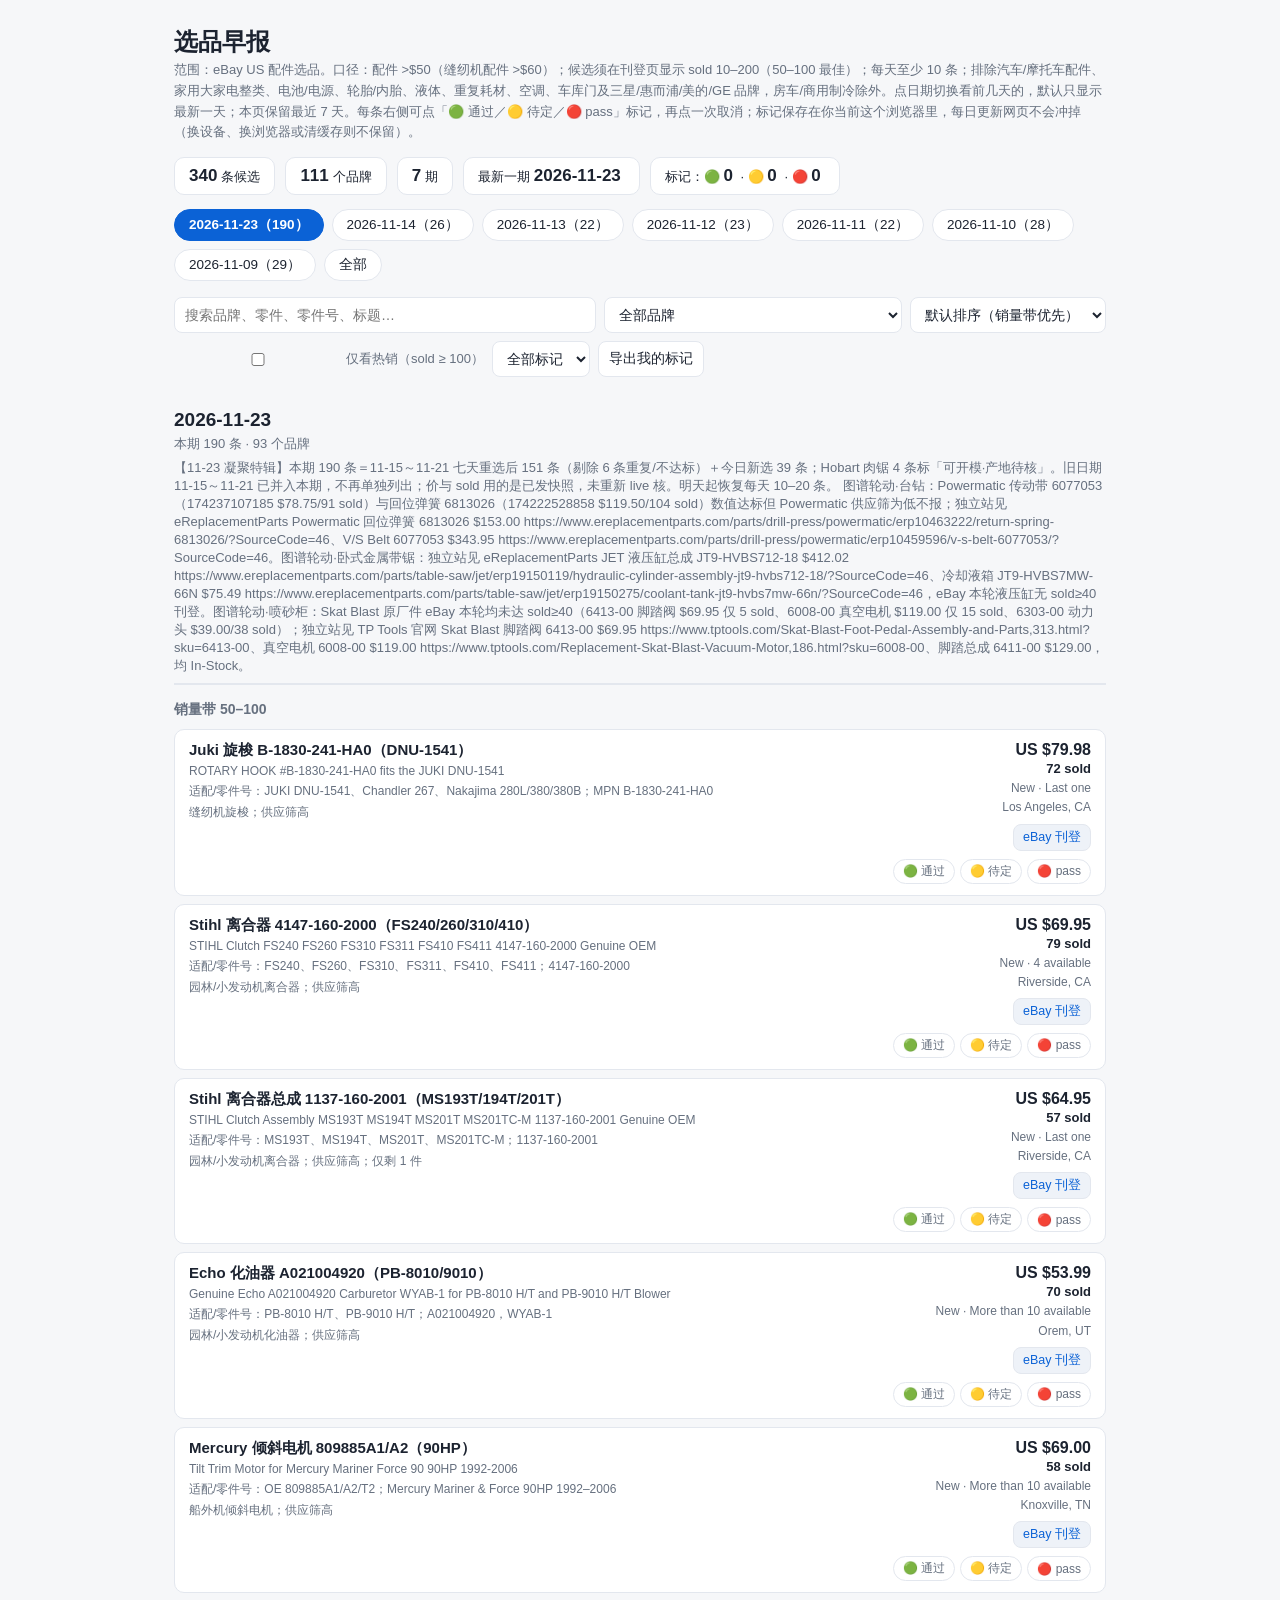
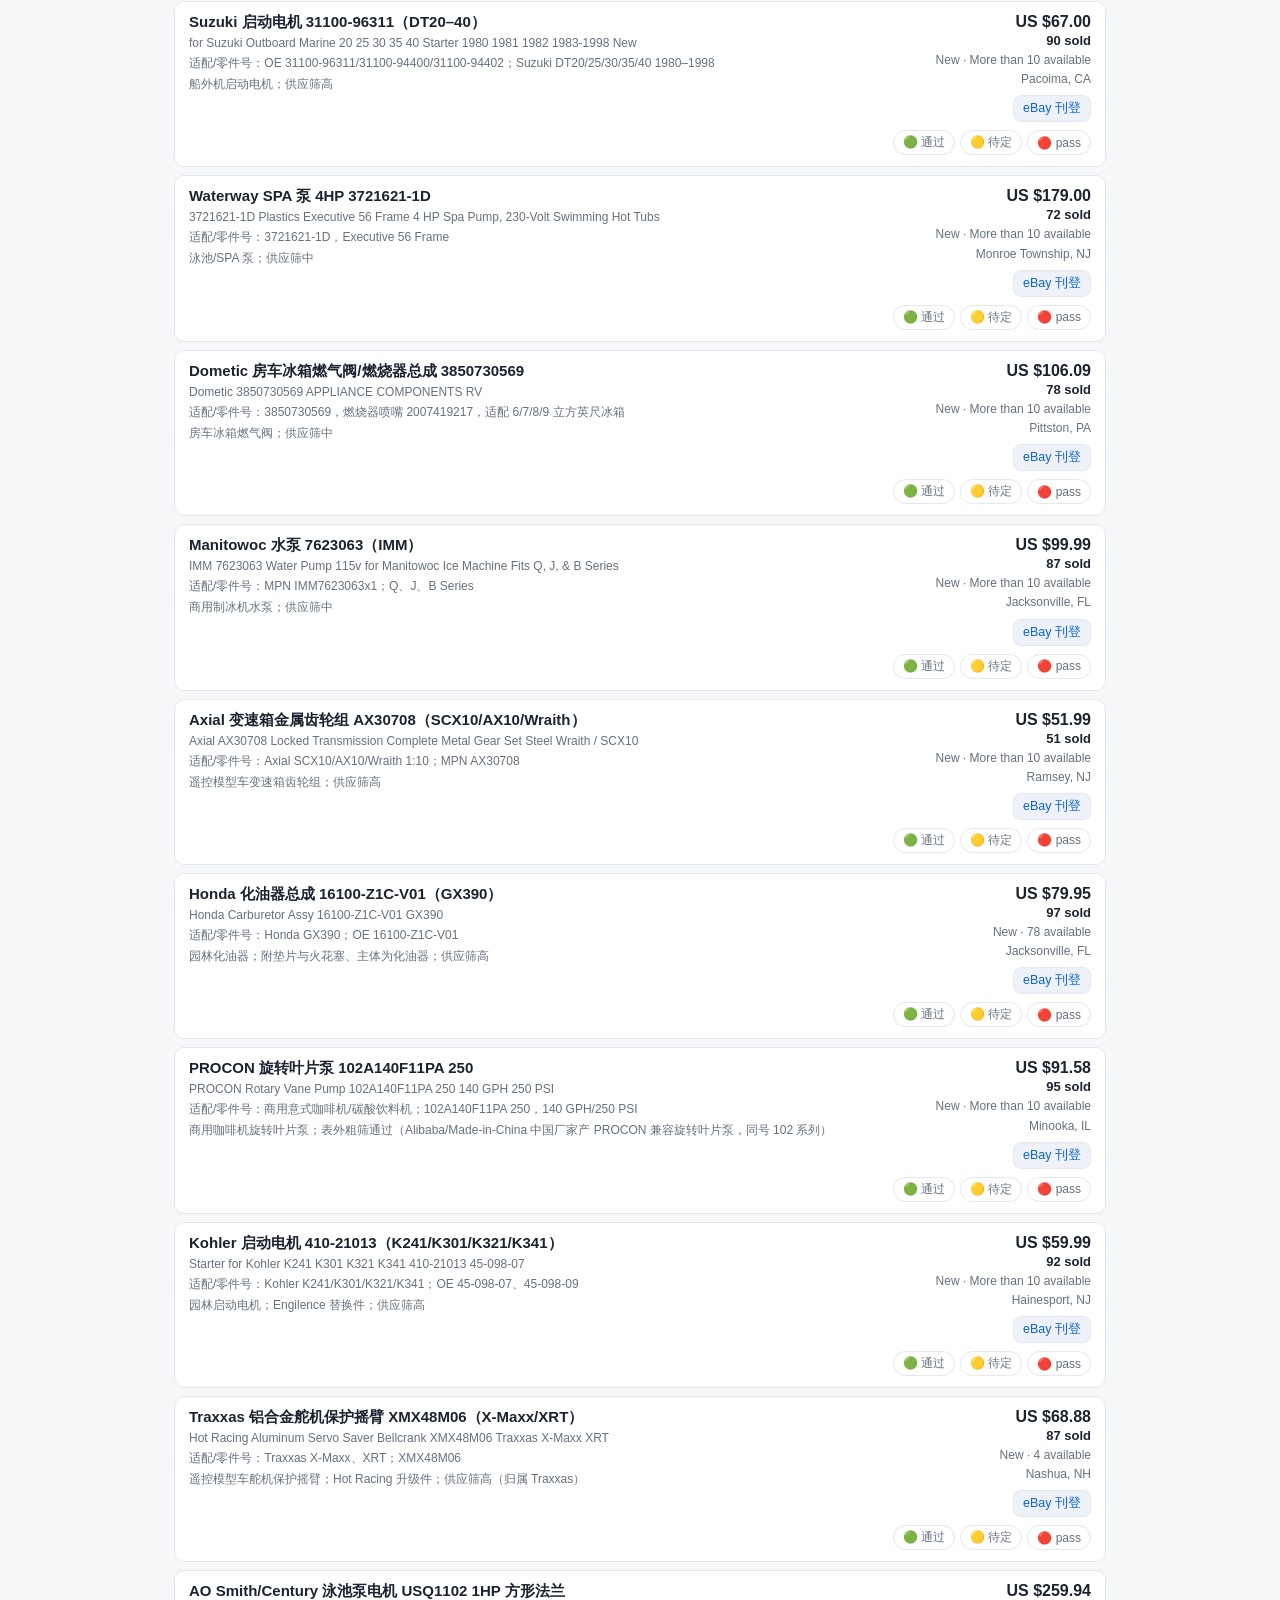
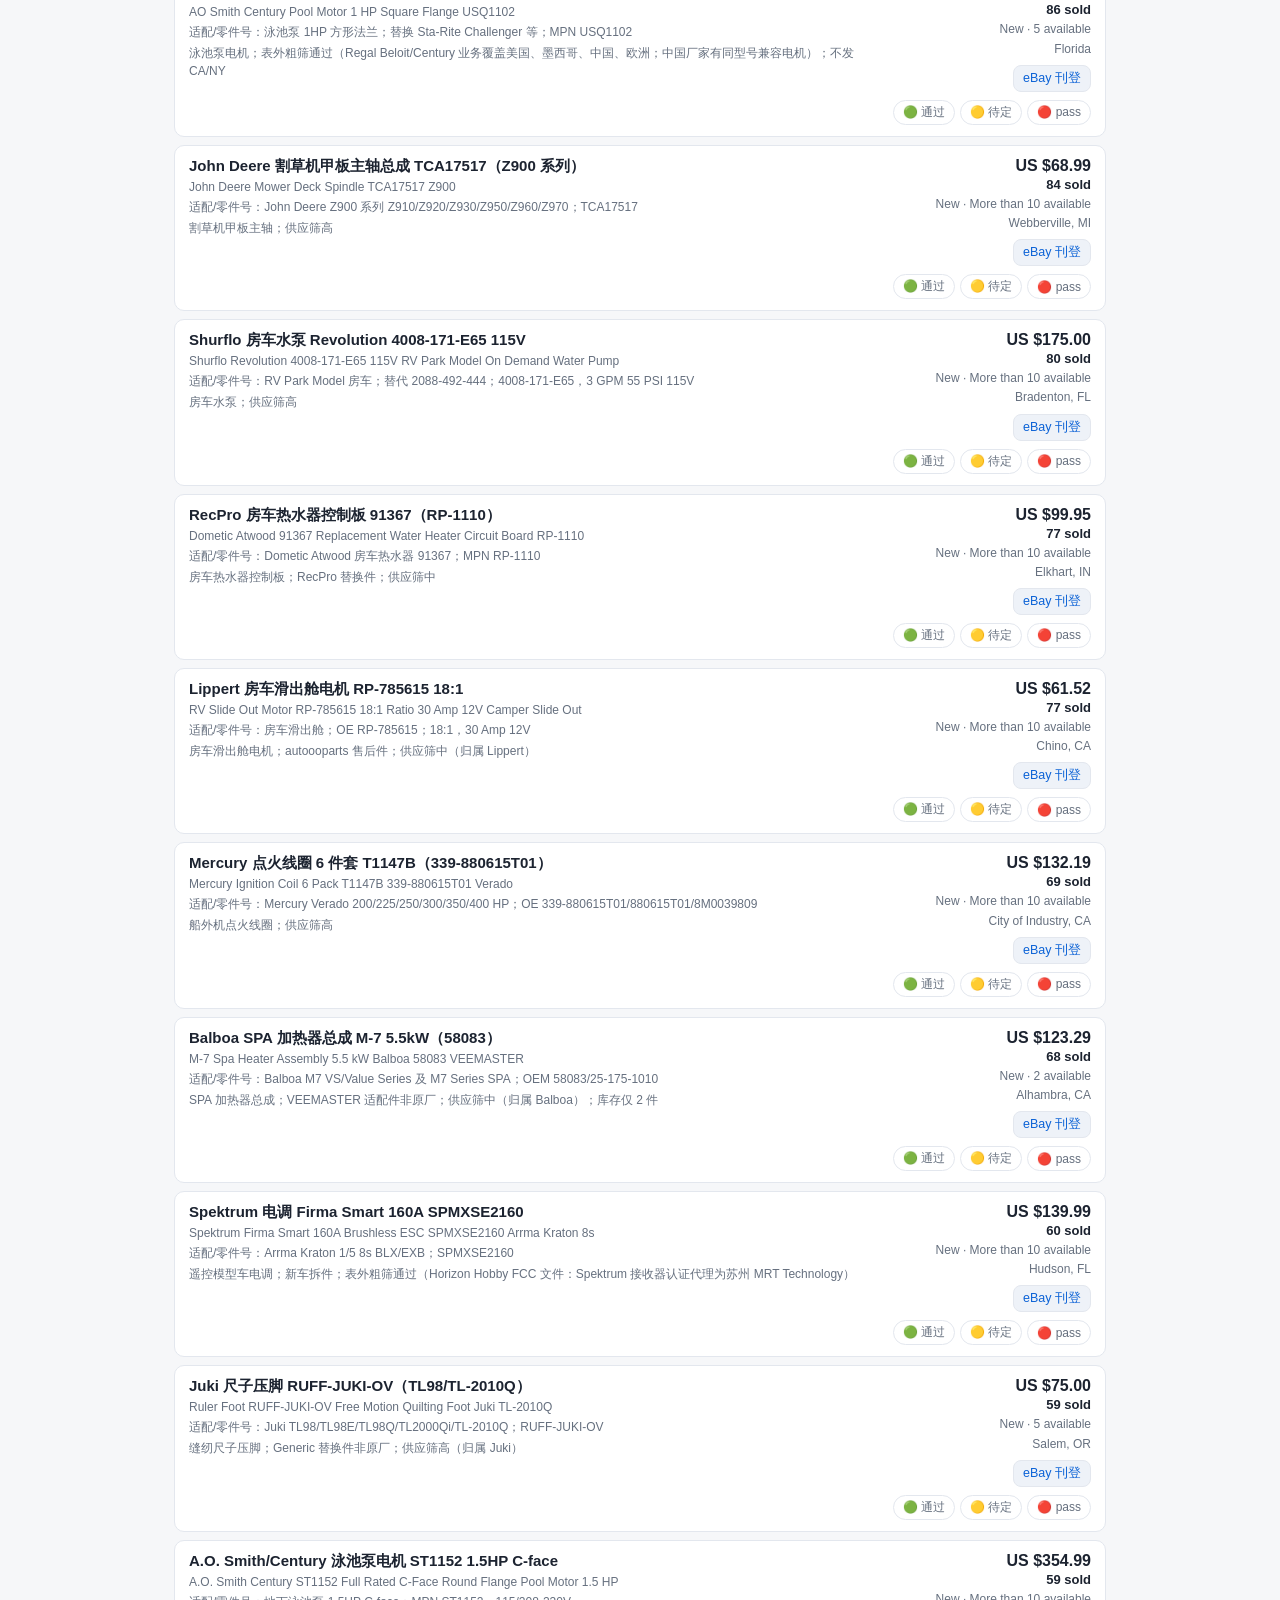
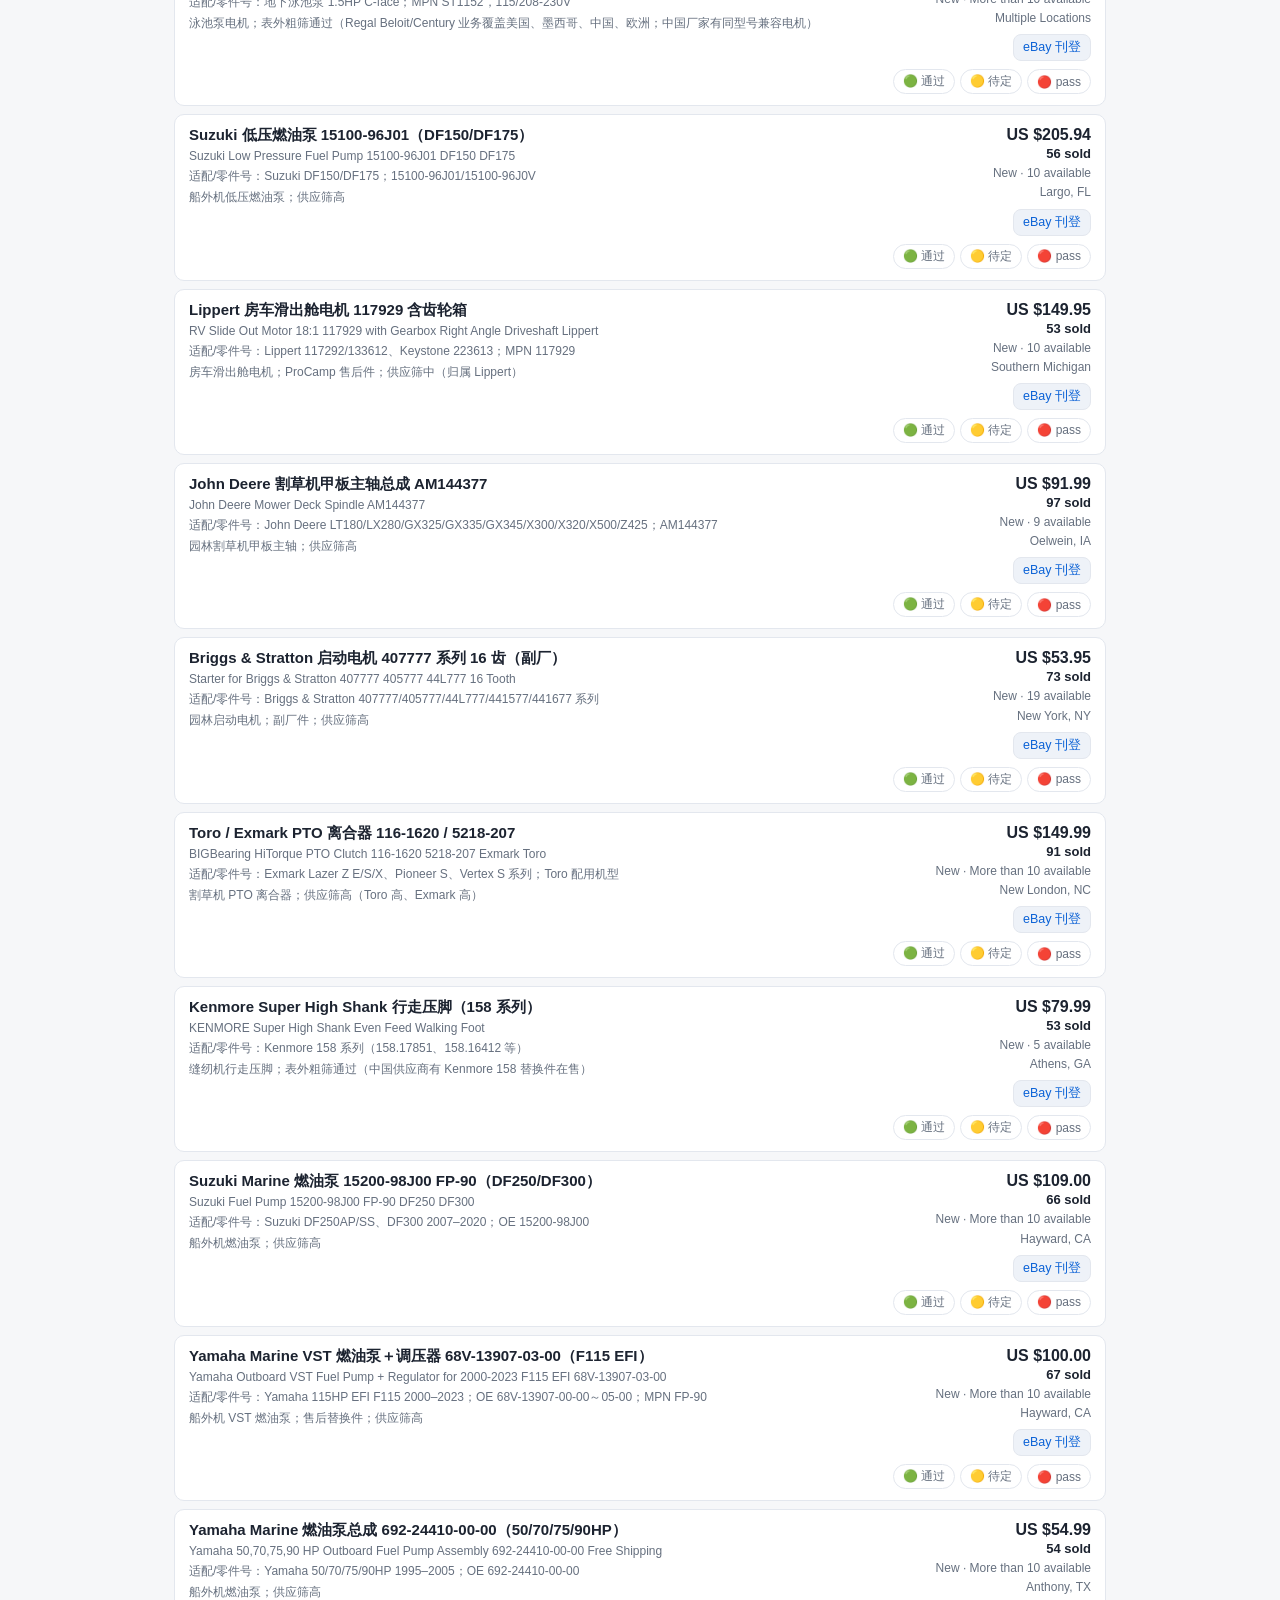
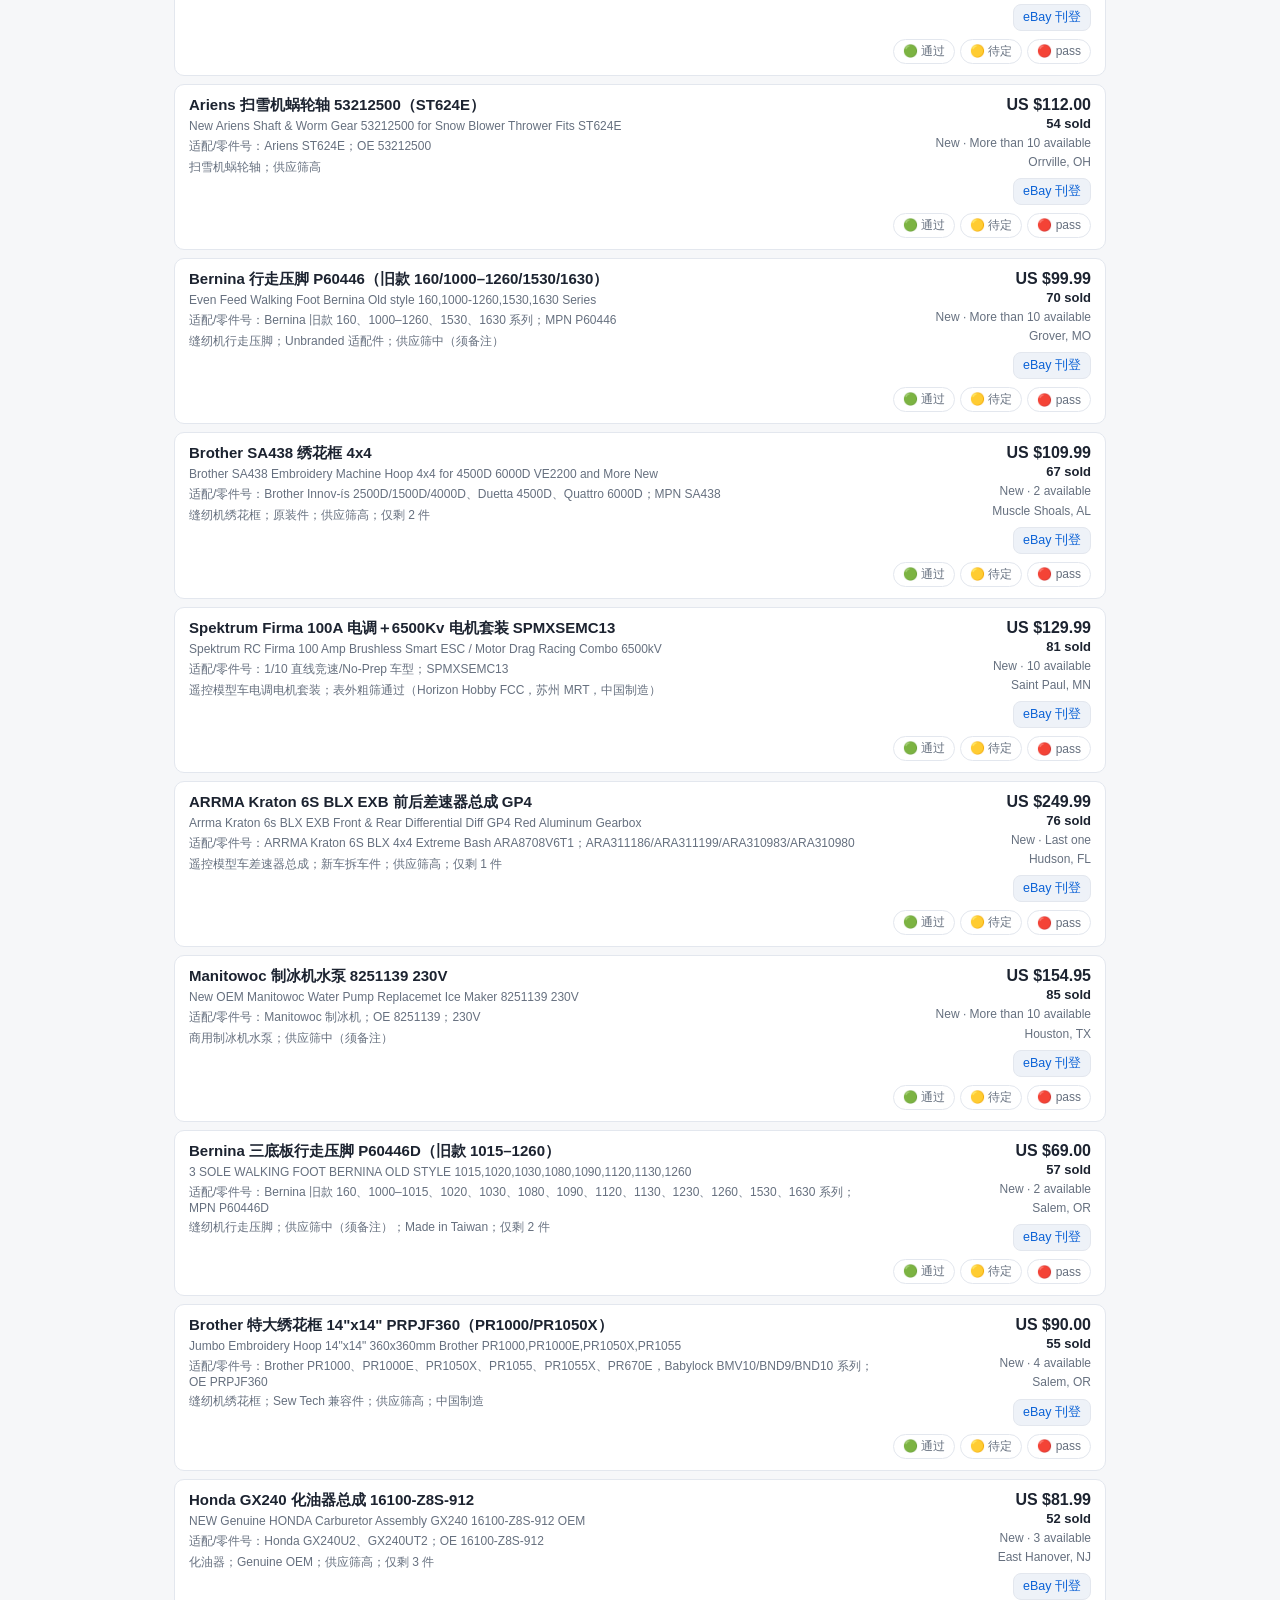
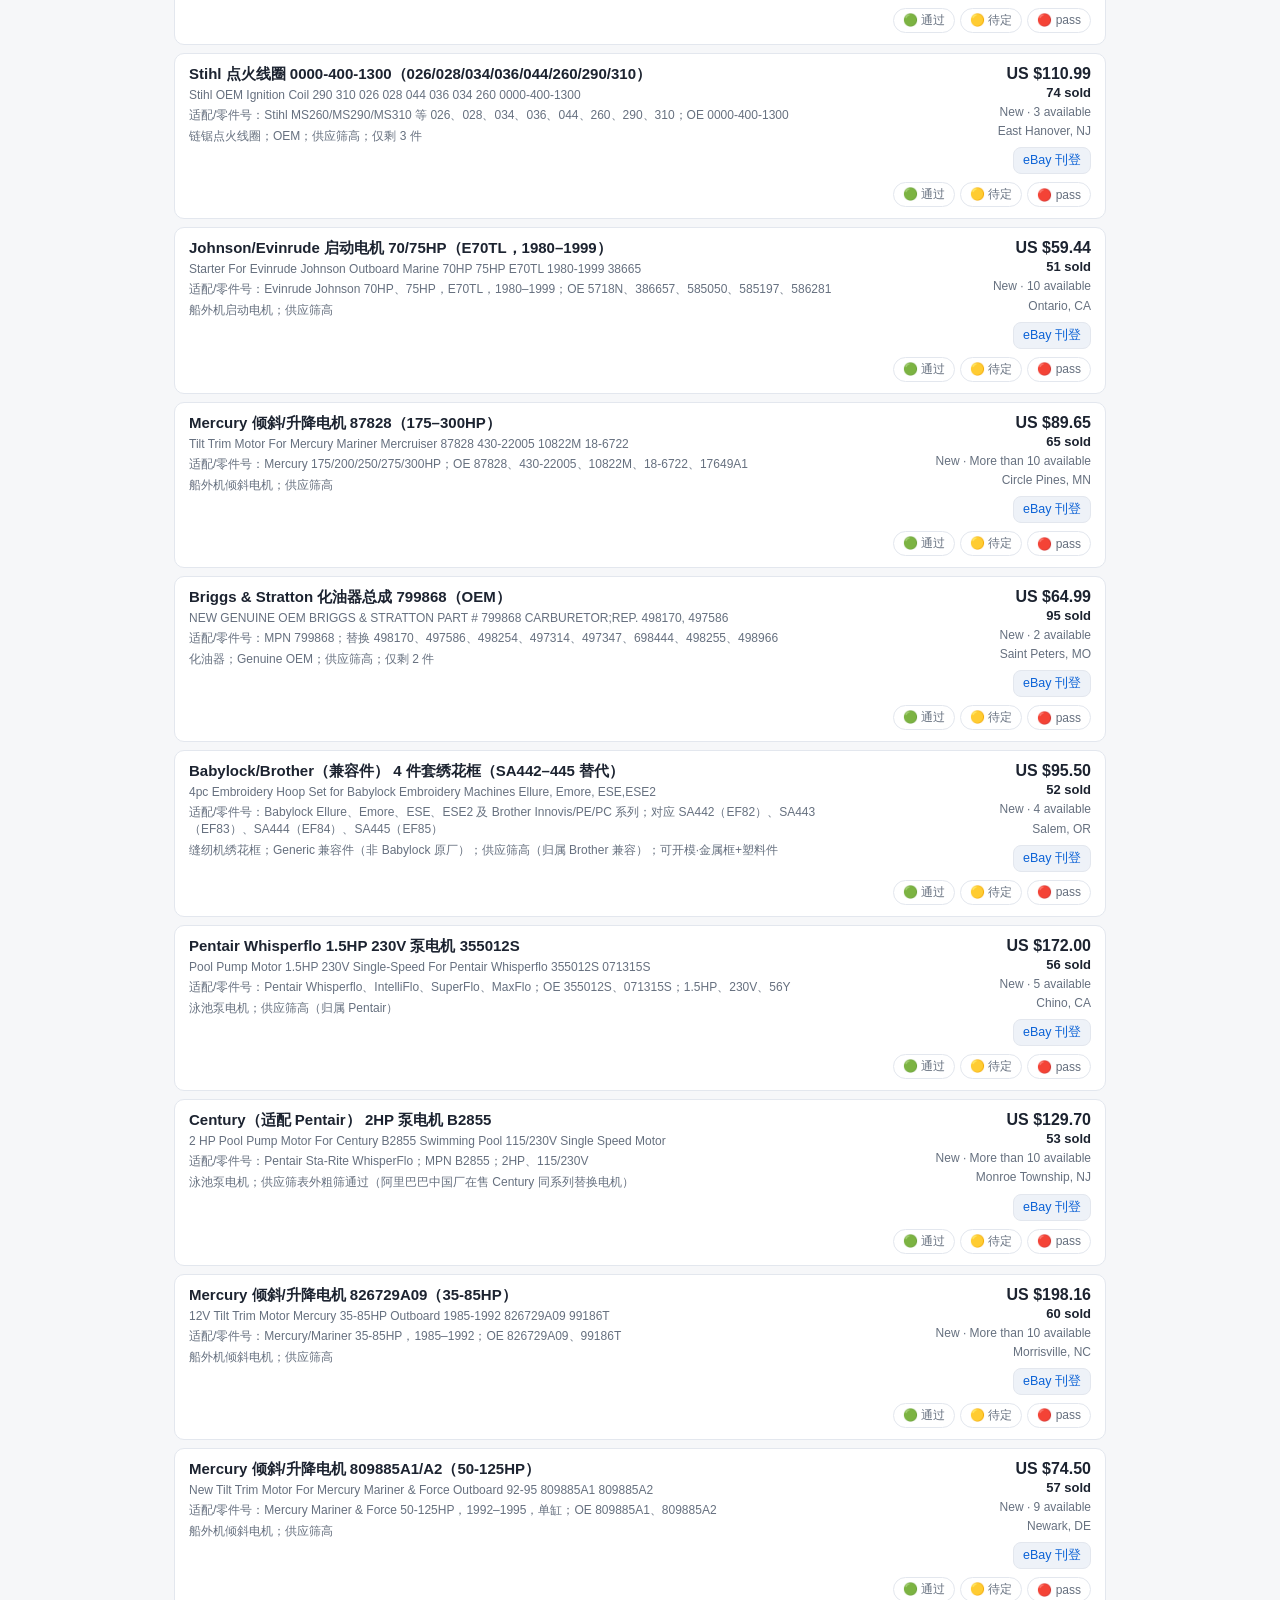
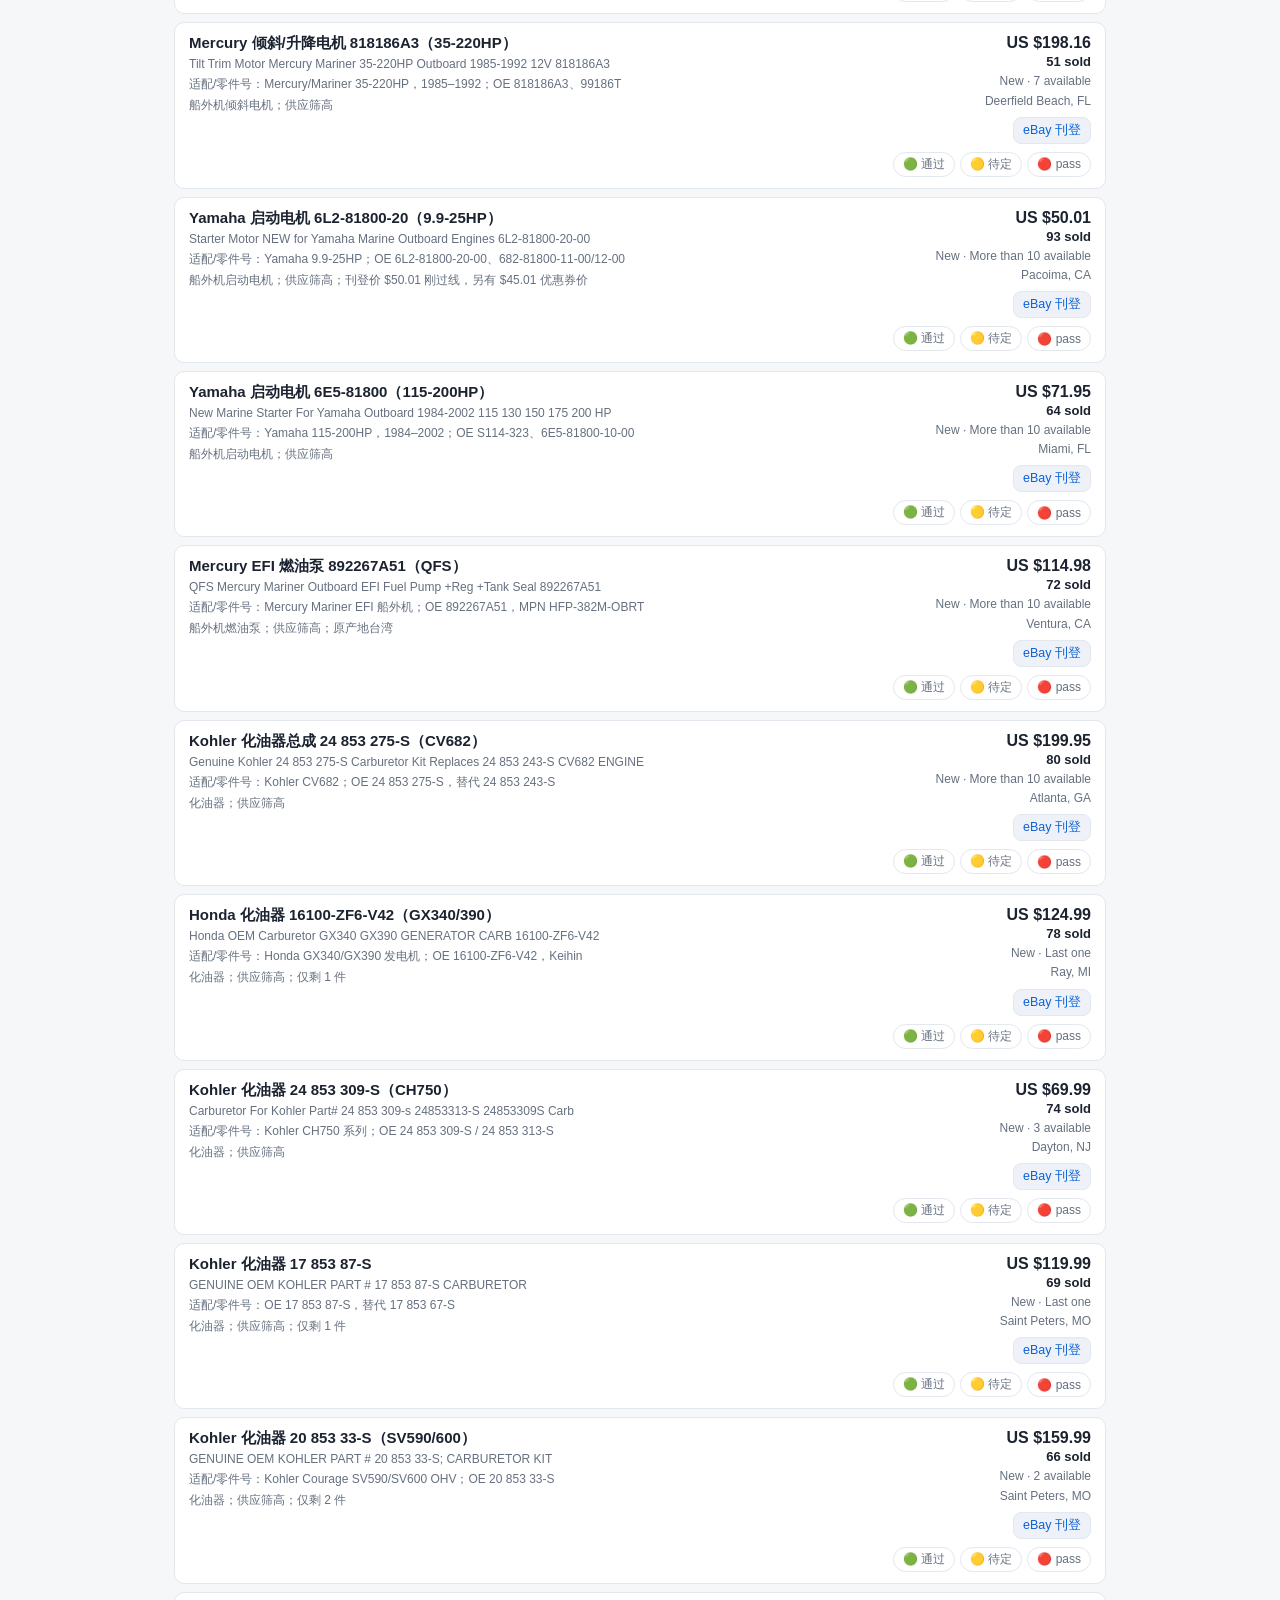
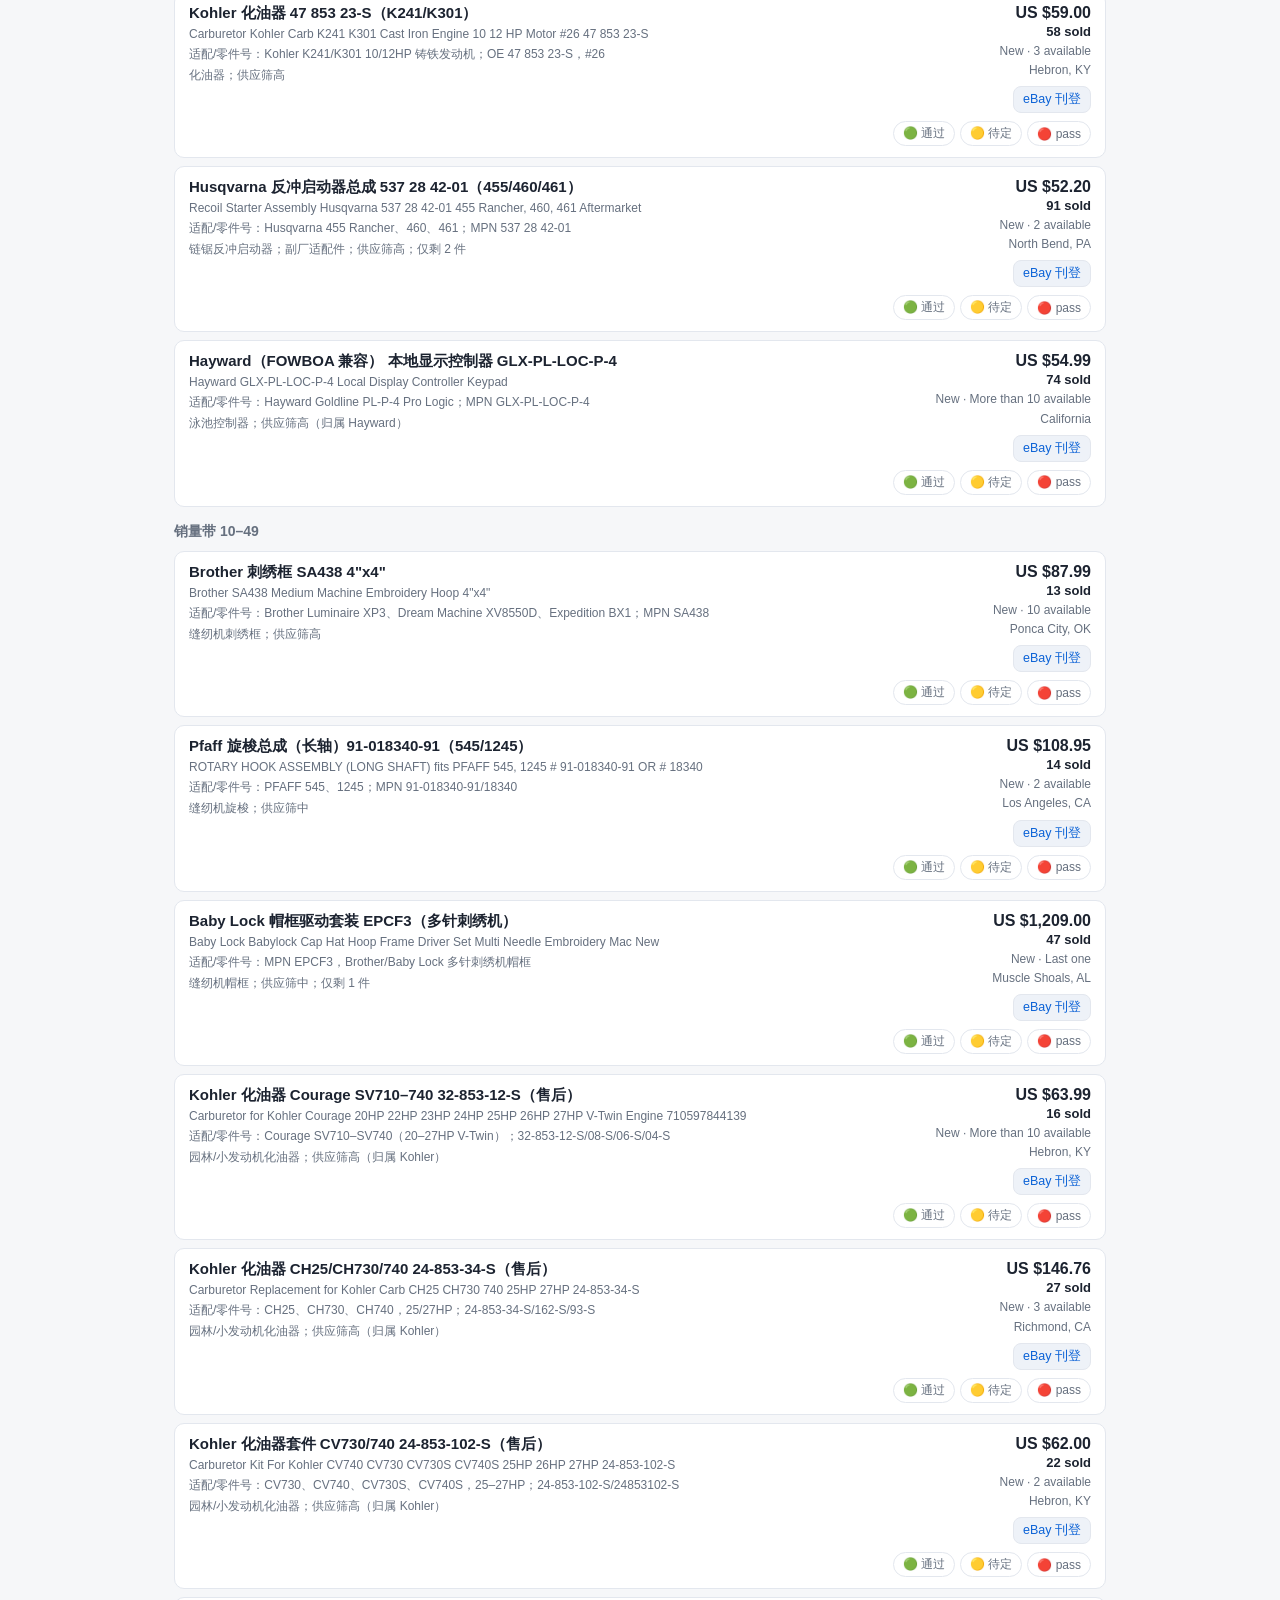
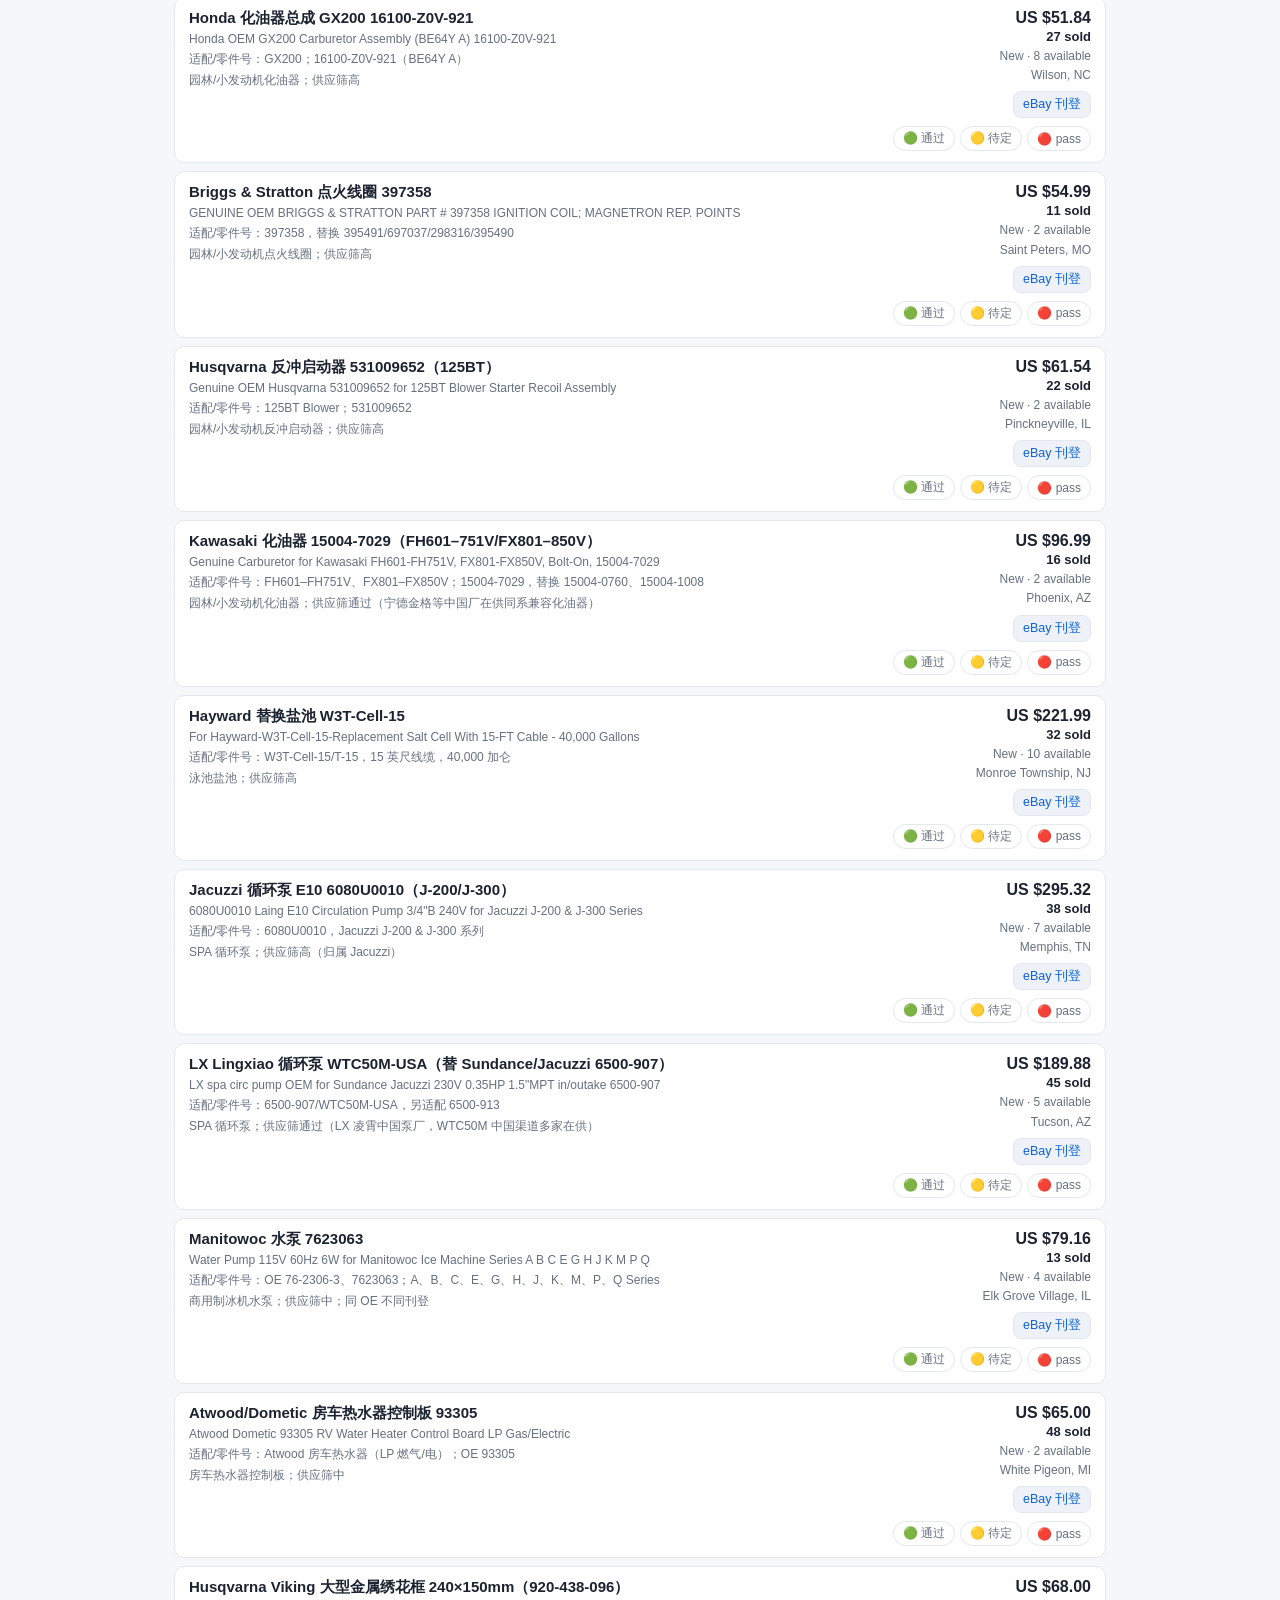
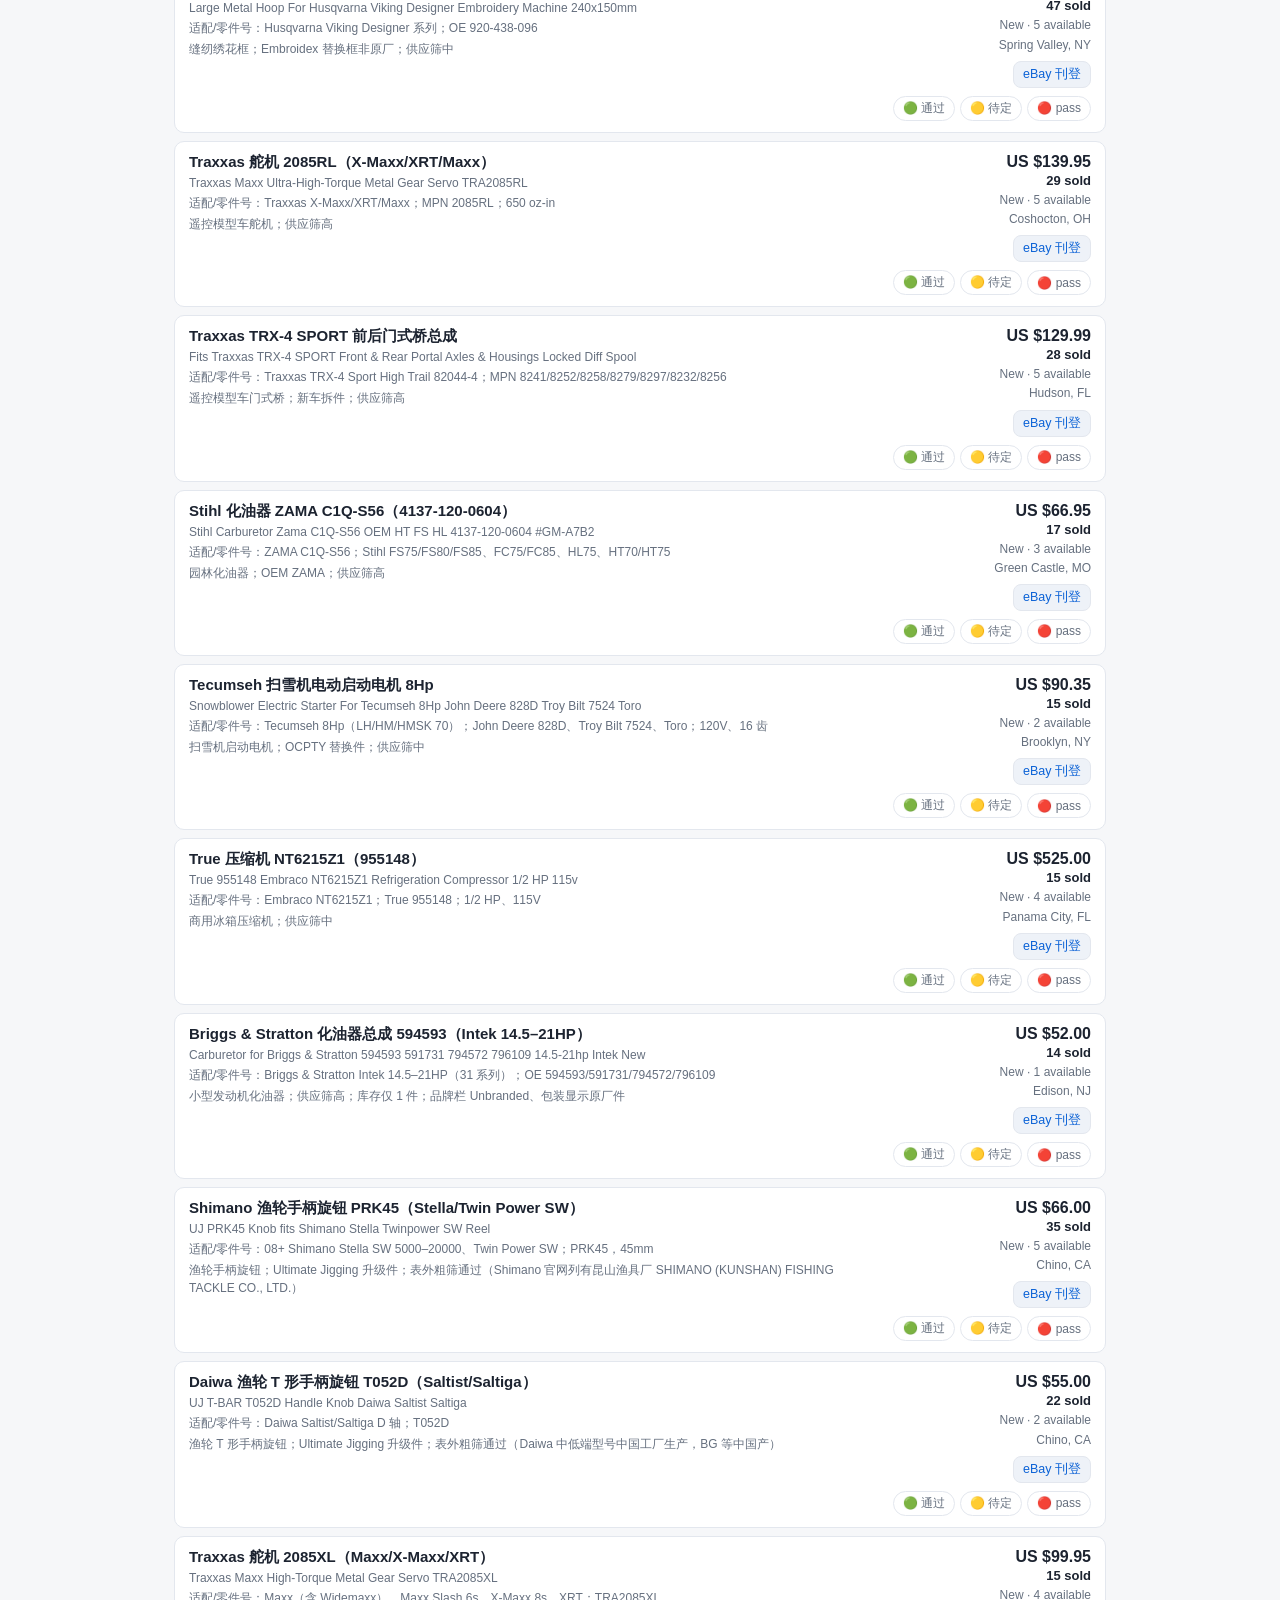
==== commit 98e69e12: "选品早报 2026-11-23：7 天凝聚成今天一期（190 条）" ====
--- a/index.html
+++ b/index.html
@@ -79,7 +79,7 @@
 <footer>数据来源：eBay US 刊登页逐条实测（价格、销量、库存、卖家地）。本页每日更新，历史记录见仓库 records/ 目录。</footer>
 </div>
 <script>
-const DAYS = [{"date": "2026-11-23", "items": [{"avail": "Last one", "b": "Juki", "cond": "New", "fit": "JUKI DNU-1541、Chandler 267、Nakajima 280L/380/380B；MPN B-1830-241-HA0", "grp": "销量带 50–100", "id": "123341145956", "loc": "Los Angeles, CA", "note": "缝纫机旋梭；供应筛高", "p": "旋梭 B-1830-241-HA0（DNU-1541）", "price": "US $79.98", "sold": 72, "t": "ROTARY HOOK #B-1830-241-HA0 fits the JUKI DNU-1541"}, {"avail": "4 available", "b": "Stihl", "cond": "New", "fit": "FS240、FS260、FS310、FS311、FS410、FS411；4147-160-2000", "grp": "销量带 50–100", "id": "185956875990", "loc": "Riverside, CA", "note": "园林/小发动机离合器；供应筛高", "p": "离合器 4147-160-2000（FS240/260/310/410）", "price": "US $69.95", "sold": 79, "t": "STIHL Clutch FS240 FS260 FS310 FS311 FS410 FS411 4147-160-2000 Genuine OEM"}, {"avail": "Last one", "b": "Stihl", "cond": "New", "fit": "MS193T、MS194T、MS201T、MS201TC-M；1137-160-2001", "grp": "销量带 50–100", "id": "185796830539", "loc": "Riverside, CA", "note": "园林/小发动机离合器；供应筛高；仅剩 1 件", "p": "离合器总成 1137-160-2001（MS193T/194T/201T）", "price": "US $64.95", "sold": 57, "t": "STIHL Clutch Assembly MS193T MS194T MS201T MS201TC-M 1137-160-2001 Genuine OEM"}, {"avail": "More than 10 available", "b": "Echo", "cond": "New", "fit": "PB-8010 H/T、PB-9010 H/T；A021004920，WYAB-1", "grp": "销量带 50–100", "id": "306437249290", "loc": "Orem, UT", "note": "园林/小发动机化油器；供应筛高", "p": "化油器 A021004920（PB-8010/9010）", "price": "US $53.99", "sold": 70, "t": "Genuine Echo A021004920 Carburetor WYAB-1 for PB-8010 H/T and PB-9010 H/T Blower"}, {"avail": "More than 10 available", "b": "Mercury", "cond": "New", "fit": "OE 809885A1/A2/T2；Mercury Mariner & Force 90HP 1992–2006", "grp": "销量带 50–100", "id": "271534659154", "loc": "Knoxville, TN", "note": "船外机倾斜电机；供应筛高", "p": "倾斜电机 809885A1/A2（90HP）", "price": "US $69.00", "sold": 58, "t": "Tilt Trim Motor for Mercury Mariner Force 90 90HP 1992-2006"}, {"avail": "More than 10 available", "b": "Suzuki", "cond": "New", "fit": "OE 31100-96311/31100-94400/31100-94402；Suzuki DT20/25/30/35/40 1980–1998", "grp": "销量带 50–100", "id": "280395590784", "loc": "Pacoima, CA", "note": "船外机启动电机；供应筛高", "p": "启动电机 31100-96311（DT20–40）", "price": "US $67.00", "sold": 90, "t": "for Suzuki Outboard Marine 20 25 30 35 40 Starter 1980 1981 1982 1983-1998 New"}, {"avail": "More than 10 available", "b": "Waterway", "cond": "New", "fit": "3721621-1D，Executive 56 Frame", "grp": "销量带 50–100", "id": "157106477600", "loc": "Monroe Township, NJ", "note": "泳池/SPA 泵；供应筛中", "p": "SPA 泵 4HP 3721621-1D", "price": "US $179.00", "sold": 72, "t": "3721621-1D Plastics Executive 56 Frame 4 HP Spa Pump, 230-Volt Swimming Hot Tubs"}, {"avail": "More than 10 available", "b": "Dometic", "cond": "New", "fit": "3850730569，燃烧器喷嘴 2007419217，适配 6/7/8/9 立方英尺冰箱", "grp": "销量带 50–100", "id": "167482397967", "loc": "Pittston, PA", "note": "房车冰箱燃气阀；供应筛中", "p": "房车冰箱燃气阀/燃烧器总成 3850730569", "price": "US $106.09", "sold": 78, "t": "Dometic 3850730569 APPLIANCE COMPONENTS RV"}, {"avail": "More than 10 available", "b": "Manitowoc", "cond": "New", "fit": "MPN IMM7623063x1；Q、J、B Series", "grp": "销量带 50–100", "id": "374345641297", "loc": "Jacksonville, FL", "note": "商用制冰机水泵；供应筛中", "p": "水泵 7623063（IMM）", "price": "US $99.99", "sold": 87, "t": "IMM 7623063 Water Pump 115v for Manitowoc Ice Machine Fits Q, J, & B Series"}, {"avail": "10 available", "b": "Brother", "cond": "New", "fit": "Brother Luminaire XP3、Dream Machine XV8550D、Expedition BX1；MPN SA438", "grp": "销量带 10–49", "id": "283447368859", "loc": "Ponca City, OK", "note": "缝纫机刺绣框；供应筛高", "p": "刺绣框 SA438 4\"x4\"", "price": "US $87.99", "sold": 13, "t": "Brother SA438 Medium Machine Embroidery Hoop 4\"x4\""}, {"avail": "2 available", "b": "Pfaff", "cond": "New", "fit": "PFAFF 545、1245；MPN 91-018340-91/18340", "grp": "销量带 10–49", "id": "122617804104", "loc": "Los Angeles, CA", "note": "缝纫机旋梭；供应筛中", "p": "旋梭总成（长轴）91-018340-91（545/1245）", "price": "US $108.95", "sold": 14, "t": "ROTARY HOOK ASSEMBLY (LONG SHAFT) fits PFAFF 545, 1245 # 91-018340-91 OR # 18340"}, {"avail": "Last one", "b": "Baby Lock", "cond": "New", "fit": "MPN EPCF3，Brother/Baby Lock 多针刺绣机帽框", "grp": "销量带 10–49", "id": "154513004584", "loc": "Muscle Shoals, AL", "note": "缝纫机帽框；供应筛中；仅剩 1 件", "p": "帽框驱动套装 EPCF3（多针刺绣机）", "price": "US $1,209.00", "sold": 47, "t": "Baby Lock Babylock Cap Hat Hoop Frame Driver Set Multi Needle Embroidery Mac New"}, {"avail": "More than 10 available", "b": "Kohler", "cond": "New", "fit": "Courage SV710–SV740（20–27HP V-Twin）；32-853-12-S/08-S/06-S/04-S", "grp": "销量带 10–49", "id": "306938144239", "loc": "Hebron, KY", "note": "园林/小发动机化油器；供应筛高（归属 Kohler）", "p": "化油器 Courage SV710–740 32-853-12-S（售后）", "price": "US $63.99", "sold": 16, "t": "Carburetor for Kohler Courage 20HP 22HP 23HP 24HP 25HP 26HP 27HP V-Twin Engine 710597844139"}, {"avail": "3 available", "b": "Kohler", "cond": "New", "fit": "CH25、CH730、CH740，25/27HP；24-853-34-S/162-S/93-S", "grp": "销量带 10–49", "id": "305639184802", "loc": "Richmond, CA", "note": "园林/小发动机化油器；供应筛高（归属 Kohler）", "p": "化油器 CH25/CH730/740 24-853-34-S（售后）", "price": "US $146.76", "sold": 27, "t": "Carburetor Replacement for Kohler Carb CH25 CH730 740 25HP 27HP 24-853-34-S"}, {"avail": "2 available", "b": "Kohler", "cond": "New", "fit": "CV730、CV740、CV730S、CV740S，25–27HP；24-853-102-S/24853102-S", "grp": "销量带 10–49", "id": "187782002108", "loc": "Hebron, KY", "note": "园林/小发动机化油器；供应筛高（归属 Kohler）", "p": "化油器套件 CV730/740 24-853-102-S（售后）", "price": "US $62.00", "sold": 22, "t": "Carburetor Kit For Kohler CV740 CV730 CV730S CV740S 25HP 26HP 27HP 24-853-102-S"}, {"avail": "8 available", "b": "Honda", "cond": "New", "fit": "GX200；16100-Z0V-921（BE64Y A）", "grp": "销量带 10–49", "id": "287431249843", "loc": "Wilson, NC", "note": "园林/小发动机化油器；供应筛高", "p": "化油器总成 GX200 16100-Z0V-921", "price": "US $51.84", "sold": 27, "t": "Honda OEM GX200 Carburetor Assembly (BE64Y A) 16100-Z0V-921"}, {"avail": "2 available", "b": "Briggs & Stratton", "cond": "New", "fit": "397358，替换 395491/697037/298316/395490", "grp": "销量带 10–49", "id": "286870574621", "loc": "Saint Peters, MO", "note": "园林/小发动机点火线圈；供应筛高", "p": "点火线圈 397358", "price": "US $54.99", "sold": 11, "t": "GENUINE OEM BRIGGS & STRATTON PART # 397358 IGNITION COIL; MAGNETRON REP. POINTS"}, {"avail": "2 available", "b": "Husqvarna", "cond": "New", "fit": "125BT Blower；531009652", "grp": "销量带 10–49", "id": "333843386711", "loc": "Pinckneyville, IL", "note": "园林/小发动机反冲启动器；供应筛高", "p": "反冲启动器 531009652（125BT）", "price": "US $61.54", "sold": 22, "t": "Genuine OEM Husqvarna 531009652 for 125BT Blower Starter Recoil Assembly"}, {"avail": "2 available", "b": "Kawasaki", "cond": "New", "fit": "FH601–FH751V、FX801–FX850V；15004-7029，替换 15004-0760、15004-1008", "grp": "销量带 10–49", "id": "377189985344", "loc": "Phoenix, AZ", "note": "园林/小发动机化油器；供应筛通过（宁德金格等中国厂在供同系兼容化油器）", "p": "化油器 15004-7029（FH601–751V/FX801–850V）", "price": "US $96.99", "sold": 16, "t": "Genuine Carburetor for Kawasaki FH601-FH751V, FX801-FX850V, Bolt-On, 15004-7029"}, {"avail": "10 available", "b": "Hayward", "cond": "New", "fit": "W3T-Cell-15/T-15，15 英尺线缆，40,000 加仑", "grp": "销量带 10–49", "id": "186522182708", "loc": "Monroe Township, NJ", "note": "泳池盐池；供应筛高", "p": "替换盐池 W3T-Cell-15", "price": "US $221.99", "sold": 32, "t": "For Hayward-W3T-Cell-15-Replacement Salt Cell With 15-FT Cable - 40,000 Gallons"}, {"avail": "7 available", "b": "Jacuzzi", "cond": "New", "fit": "6080U0010，Jacuzzi J-200 & J-300 系列", "grp": "销量带 10–49", "id": "305624764640", "loc": "Memphis, TN", "note": "SPA 循环泵；供应筛高（归属 Jacuzzi）", "p": "循环泵 E10 6080U0010（J-200/J-300）", "price": "US $295.32", "sold": 38, "t": "6080U0010 Laing E10 Circulation Pump 3/4\"B 240V for Jacuzzi J-200 & J-300 Series"}, {"avail": "5 available", "b": "LX Lingxiao", "cond": "New", "fit": "6500-907/WTC50M-USA，另适配 6500-913", "grp": "销量带 10–49", "id": "353235994083", "loc": "Tucson, AZ", "note": "SPA 循环泵；供应筛通过（LX 凌霄中国泵厂，WTC50M 中国渠道多家在供）", "p": "循环泵 WTC50M-USA（替 Sundance/Jacuzzi 6500-907）", "price": "US $189.88", "sold": 45, "t": "LX spa circ pump OEM for Sundance Jacuzzi 230V 0.35HP 1.5\"MPT in/outake 6500-907"}, {"avail": "4 available", "b": "Manitowoc", "cond": "New", "fit": "OE 76-2306-3、7623063；A、B、C、E、G、H、J、K、M、P、Q Series", "grp": "销量带 10–49", "id": "157082194852", "loc": "Elk Grove Village, IL", "note": "商用制冰机水泵；供应筛中；同 OE 不同刊登", "p": "水泵 7623063", "price": "US $79.16", "sold": 13, "t": "Water Pump 115V 60Hz 6W for Manitowoc Ice Machine Series A B C E G H J K M P Q"}, {"avail": "More than 10 available", "b": "Mercury", "cond": "New", "fit": "OE 809885A1/809885T2/885654T2；Mercury 50–150HP", "grp": "销量带 101–200", "id": "283253005765", "loc": "Monroe Township, NJ", "note": "船外机倾斜电机；供应筛高；同 OE 不同刊登", "p": "倾斜电机 809885A1（50–150HP）", "price": "US $62.95", "sold": 137, "t": "Tilt Trim Motor For Mercury 809885A1 809885T2 885654T2 18-6777 430-22008 10850"}, {"avail": "More than 10 available", "b": "Mercury", "cond": "New", "fit": "OE 809885A1/A2/T2；Mercury Mariner & Force 60HP 1992–2006", "grp": "销量带 101–200", "id": "271534658532", "loc": "Knoxville, TN", "note": "船外机倾斜电机；供应筛高", "p": "倾斜电机 809885A1/A2（60HP）", "price": "US $69.00", "sold": 125, "t": "Tilt Trim Motor for Mercury Mariner Force 60 60HP 1992-2006"}, {"avail": "More than 10 available", "b": "Yamaha", "cond": "New", "fit": "OE 6H1-43880-02-00；Yamaha 40/50/60/70/90HP", "grp": "销量带 101–200", "id": "290406142318", "loc": "Houston, TX", "note": "船外机倾斜电机；供应筛高", "p": "倾斜电机 6H1-43880-02（40–90HP）", "price": "US $63.00", "sold": 110, "t": "Tilt Trim Motor for Yamaha 40 50 60 70 90 New 6H1-43880-02 / API PT602NM"}, {"avail": "More than 10 available", "b": "Yamaha", "cond": "New", "fit": "OE 62Y-43880-02-00/69W-43880-09-00；Yamaha 40/50TLR 2001–2005、F50/F60/T50/T60", "grp": "销量带 101–200", "id": "293794099902", "loc": "Houston, TX", "note": "船外机倾斜电机；供应筛高", "p": "倾斜电机 62Y-43880-02（40/50/60HP）", "price": "US $65.00", "sold": 170, "t": "Tilt Trim Motor for Yamaha 69W-43880-01-00 62Y-43880-02-00 69W-43880-00-00"}, {"avail": "More than 10 available", "b": "Johnson/Evinrude", "cond": "New", "fit": "OE OMC 385529/389954/585051/586282；Johnson/Evinrude 85–140HP 1973–1997", "grp": "销量带 101–200", "id": "364532117228", "loc": "Hainesport, NJ", "note": "船外机启动电机；供应筛高（归属 Evinrude）", "p": "启动电机 OMC 385529 系（85–140HP）", "price": "US $57.99", "sold": 128, "t": "New Starter For Marine Evinrude Johnson OMC 115/140/100/90/85/135HP 1973-1997"}, {"avail": "More than 10 available", "b": "Mercury", "cond": "New", "fit": "OE 880889T01；Mercury 75/80/90/100/115HP EFI 2005–2006", "grp": "销量带 101–200", "id": "180638077088", "loc": "Ventura, CA", "note": "船外机燃油泵；供应筛高", "p": "VST 燃油泵 880889T01（75–115HP EFI）", "price": "US $96.98", "sold": 117, "t": "Fits 2005-2006 Mercury VST Outboard Fuel Pump 75 80 90 100 115 HP EFI 880889T01"}, {"avail": "31 available", "b": "Kohler", "cond": "New", "fit": "CH750；24853113/24853113-S/24853299-S/24853318-S", "grp": "销量带 101–200", "id": "403791140630", "loc": "Hebron, KY", "note": "园林/小发动机化油器；供应筛高", "p": "化油器 CH750 24853113", "price": "US $68.20", "sold": 124, "t": "Carburetor for Kohler CH750 24853113 24853113-S 24853299-S 24853318-S"}, {"avail": "More than 10 available", "b": "Honda", "cond": "New", "fit": "GX240、GX270；16100-Z1D-W21", "grp": "销量带 101–200", "id": "266482576052", "loc": "Shelbyville, KY", "note": "园林/小发动机化油器；供应筛高", "p": "化油器 GX240/270 16100-Z1D-W21", "price": "US $60.12", "sold": 182, "t": "Genuine Honda 16100-Z1D-W21 Carburetor - Fits GX240, GX270"}, {"avail": "Last one", "b": "Briggs & Stratton", "cond": "New", "fit": "590781，替换 394891", "grp": "销量带 101–200", "id": "281903746630", "loc": "Saint Peters, MO", "note": "园林/小发动机点火线圈；供应筛高；仅剩 1 件", "p": "点火线圈 590781", "price": "US $69.99", "sold": 124, "t": "GENUINE OEM BRIGGS & STRATTON # 590781 ARMATURE MAGNETO 394891 IGNITION COIL"}, {"avail": "More than 10 available", "b": "Lippert", "cond": "New", "fit": "K01285N500/Lippert 130057/Power Gear N-500", "grp": "销量带 101–200", "id": "173731768664", "loc": "Fontana, CA", "note": "房车滑出电机；供应筛中", "p": "滑出电机 K01285N500/130057", "price": "US $439.99", "sold": 132, "t": "KLAUBER Slide Motor K01285N500 Lippert 130057 Power Gear Slide out Motor N-500"}, {"avail": "More than 10 available", "b": "Cobra Racing", "cond": "New", "fit": "Traxxas Slash 4x4/Rustler 4x4/Stampede 4x4；MPN TRA-SLA-4WD-STEEL-Velocity-CVD", "grp": "销量带 101–200", "id": "395856373185", "loc": "Simi Valley, CA", "note": "遥控模型传动轴；供应筛通过（官网：美国设计，中国制造）", "p": "CVD 传动轴（适配 Traxxas Slash 4x4 等）", "price": "US $59.95", "sold": 169, "t": "Constant Velocity driveshafts (CVD) fits Traxxas 4x4 Slash, Rustler, and More!"}, {"avail": "More than 10 available", "b": "Ice-O-Matic", "cond": "New", "fit": "MPN 9161079-03；G5964445；230V", "grp": "销量带 101–200", "id": "161838276206", "loc": "Houston, TX", "note": "商用制冰机水泵；供应筛中", "p": "水泵 9161079-03", "price": "US $164.95", "sold": 191, "t": "New Replacement Water Pump For ICE-O-MATIC Ice Machine 9161079-03 G5964445 230V"}, {"avail": "8 available", "b": "JET", "cond": "New", "fit": "MPN JDP17-036；适配 Jet JDP17", "grp": "图谱轮动", "id": "175416583959", "loc": "Belleville, WI", "note": "图谱轮动·台钻；供应筛中；可开模·橡胶传动带", "p": "传动带（一套两条）JDP17-036（JDP17）", "price": "US $54.00", "sold": 41, "t": "Jet JDP17 Drill Press Drive Belts (JDP17-036)"}, {"avail": "More than 10 available", "b": "KAKA INDUSTRIAL", "cond": "New", "fit": "BS-712N/BS-712R；SKU 188006-14", "grp": "图谱轮动", "id": "335223324723", "loc": "Duluth, GA", "note": "图谱轮动·卧式金属带锯；供应筛通过（整机原产地中国）", "p": "液压进给缸 BS-712N/BS-712R", "price": "US $149.99", "sold": 57, "t": "KAKA INDUSTRIAL Hydraulic Cylinder for Metal Cutting Band Saw BS-712N/BS-712R"}, {"avail": "More than 10 available", "b": "JET", "cond": "New", "fit": "HVBS7MW-66N/JT9-HVBS7MW-66N；适配 JET HVBS-7MW", "grp": "图谱轮动", "id": "225612920535", "loc": "United States", "note": "图谱轮动·卧式金属带锯；供应筛中；可开模·注塑塑料件", "p": "冷却液箱 HVBS7MW-66N（HVBS-7MW）", "price": "US $66.89", "sold": 59, "t": "Jet Hvbs7mw-66N Fluid Reservoir"}, {"avail": "10 available", "b": "Eastwood", "cond": "New", "fit": "MPN 21133；替换 Eastwood 喷砂柜标准触发式喷枪", "grp": "图谱轮动", "id": "375518741658", "loc": "Pottstown, PA", "note": "图谱轮动·喷砂柜；供应筛中", "p": "脚踏喷枪套装 21133（6mm 喷嘴）", "price": "US $123.99", "sold": 55, "t": "Eastwood Blast Cabinet Foot Pedal Blast Gun Tool Operating System Set 6mm nozzle"}], "note": "图谱轮动·台钻：Powermatic 传动带 6077053（174237107185 $78.75/91 sold）与回位弹簧 6813026（174222528858 $119.50/104 sold）数值达标但 Powermatic 供应筛为低不报；独立站见 eReplacementParts Powermatic 回位弹簧 6813026 $153.00 https://www.ereplacementparts.com/parts/drill-press/powermatic/erp10463222/return-spring-6813026/?SourceCode=46、V/S Belt 6077053 $343.95 https://www.ereplacementparts.com/parts/drill-press/powermatic/erp10459596/v-s-belt-6077053/?SourceCode=46。图谱轮动·卧式金属带锯：独立站见 eReplacementParts JET 液压缸总成 JT9-HVBS712-18 $412.02 https://www.ereplacementparts.com/parts/table-saw/jet/erp19150119/hydraulic-cylinder-assembly-jt9-hvbs712-18/?SourceCode=46、冷却液箱 JT9-HVBS7MW-66N $75.49 https://www.ereplacementparts.com/parts/table-saw/jet/erp19150275/coolant-tank-jt9-hvbs7mw-66n/?SourceCode=46，eBay 本轮液压缸无 sold≥40 刊登。图谱轮动·喷砂柜：Skat Blast 原厂件 eBay 本轮均未达 sold≥40（6413-00 脚踏阀 $69.95 仅 5 sold、6008-00 真空电机 $119.00 仅 15 sold、6303-00 动力头 $39.00/38 sold）；独立站见 TP Tools 官网 Skat Blast 脚踏阀 6413-00 $69.95 https://www.tptools.com/Skat-Blast-Foot-Pedal-Assembly-and-Parts,313.html?sku=6413-00、真空电机 6008-00 $119.00 https://www.tptools.com/Replacement-Skat-Blast-Vacuum-Motor,186.html?sku=6008-00、脚踏总成 6411-00 $129.00，均 In-Stock。"}, {"date": "2026-11-21", "items": [{"avail": "More than 10 available", "b": "Mercury", "cond": "New", "fit": "Mercury/Mariner 35-85HP，1985–1992；OE 826729A09、99186T", "grp": "销量带 50–100", "id": "274979051100", "loc": "Morrisville, NC", "note": "船外机倾斜电机；供应筛高", "p": "倾斜/升降电机 826729A09（35-85HP）", "price": "US $198.16", "sold": 60, "t": "12V Tilt Trim Motor Mercury 35-85HP Outboard 1985-1992 826729A09 99186T"}, {"avail": "9 available", "b": "Mercury", "cond": "New", "fit": "Mercury Mariner & Force 50-125HP，1992–1995，单缸；OE 809885A1、809885A2", "grp": "销量带 50–100", "id": "164930863144", "loc": "Newark, DE", "note": "船外机倾斜电机；供应筛高", "p": "倾斜/升降电机 809885A1/A2（50-125HP）", "price": "US $74.50", "sold": 57, "t": "New Tilt Trim Motor For Mercury Mariner & Force Outboard 92-95 809885A1 809885A2"}, {"avail": "7 available", "b": "Mercury", "cond": "New", "fit": "Mercury/Mariner 35-220HP，1985–1992；OE 818186A3、99186T", "grp": "销量带 50–100", "id": "324822578774", "loc": "Deerfield Beach, FL", "note": "船外机倾斜电机；供应筛高", "p": "倾斜/升降电机 818186A3（35-220HP）", "price": "US $198.16", "sold": 51, "t": "Tilt Trim Motor Mercury Mariner 35-220HP Outboard 1985-1992 12V 818186A3"}, {"avail": "More than 10 available", "b": "Yamaha", "cond": "New", "fit": "Yamaha 9.9-25HP；OE 6L2-81800-20-00、682-81800-11-00/12-00", "grp": "销量带 50–100", "id": "275010317069", "loc": "Pacoima, CA", "note": "船外机启动电机；供应筛高；刊登价 $50.01 刚过线，另有 $45.01 优惠券价", "p": "启动电机 6L2-81800-20（9.9-25HP）", "price": "US $50.01", "sold": 93, "t": "Starter Motor NEW for Yamaha Marine Outboard Engines 6L2-81800-20-00"}, {"avail": "More than 10 available", "b": "Yamaha", "cond": "New", "fit": "Yamaha 115-200HP，1984–2002；OE S114-323、6E5-81800-10-00", "grp": "销量带 50–100", "id": "176932439852", "loc": "Miami, FL", "note": "船外机启动电机；供应筛高", "p": "启动电机 6E5-81800（115-200HP）", "price": "US $71.95", "sold": 64, "t": "New Marine Starter For Yamaha Outboard 1984-2002 115 130 150 175 200 HP"}, {"avail": "More than 10 available", "b": "Mercury", "cond": "New", "fit": "Mercury Mariner EFI 船外机；OE 892267A51，MPN HFP-382M-OBRT", "grp": "销量带 50–100", "id": "387211925611", "loc": "Ventura, CA", "note": "船外机燃油泵；供应筛高；原产地台湾", "p": "EFI 燃油泵 892267A51（QFS）", "price": "US $114.98", "sold": 72, "t": "QFS Mercury Mariner Outboard EFI Fuel Pump +Reg +Tank Seal 892267A51"}, {"avail": "More than 10 available", "b": "Kohler", "cond": "New", "fit": "Kohler CV682；OE 24 853 275-S，替代 24 853 243-S", "grp": "销量带 50–100", "id": "277919635806", "loc": "Atlanta, GA", "note": "化油器；供应筛高", "p": "化油器总成 24 853 275-S（CV682）", "price": "US $199.95", "sold": 80, "t": "Genuine Kohler 24 853 275-S Carburetor Kit Replaces 24 853 243-S CV682 ENGINE"}, {"avail": "Last one", "b": "Honda", "cond": "New", "fit": "Honda GX340/GX390 发电机；OE 16100-ZF6-V42，Keihin", "grp": "销量带 50–100", "id": "166425635358", "loc": "Ray, MI", "note": "化油器；供应筛高；仅剩 1 件", "p": "化油器 16100-ZF6-V42（GX340/390）", "price": "US $124.99", "sold": 78, "t": "Honda OEM Carburetor GX340 GX390 GENERATOR CARB 16100-ZF6-V42"}, {"avail": "3 available", "b": "Kohler", "cond": "New", "fit": "Kohler CH750 系列；OE 24 853 309-S / 24 853 313-S", "grp": "销量带 50–100", "id": "353794586009", "loc": "Dayton, NJ", "note": "化油器；供应筛高", "p": "化油器 24 853 309-S（CH750）", "price": "US $69.99", "sold": 74, "t": "Carburetor For Kohler Part# 24 853 309-s 24853313-S 24853309S Carb"}, {"avail": "Last one", "b": "Kohler", "cond": "New", "fit": "OE 17 853 87-S，替代 17 853 67-S", "grp": "销量带 50–100", "id": "284667625959", "loc": "Saint Peters, MO", "note": "化油器；供应筛高；仅剩 1 件", "p": "化油器 17 853 87-S", "price": "US $119.99", "sold": 69, "t": "GENUINE OEM KOHLER PART # 17 853 87-S CARBURETOR"}, {"avail": "2 available", "b": "Kohler", "cond": "New", "fit": "Kohler Courage SV590/SV600 OHV；OE 20 853 33-S", "grp": "销量带 50–100", "id": "285107305730", "loc": "Saint Peters, MO", "note": "化油器；供应筛高；仅剩 2 件", "p": "化油器 20 853 33-S（SV590/600）", "price": "US $159.99", "sold": 66, "t": "GENUINE OEM KOHLER PART # 20 853 33-S; CARBURETOR KIT"}, {"avail": "3 available", "b": "Kohler", "cond": "New", "fit": "Kohler K241/K301 10/12HP 铸铁发动机；OE 47 853 23-S，#26", "grp": "销量带 50–100", "id": "127500667860", "loc": "Hebron, KY", "note": "化油器；供应筛高", "p": "化油器 47 853 23-S（K241/K301）", "price": "US $59.00", "sold": 58, "t": "Carburetor Kohler Carb K241 K301 Cast Iron Engine 10 12 HP Motor #26 47 853 23-S"}, {"avail": "2 available", "b": "Husqvarna", "cond": "New", "fit": "Husqvarna 455 Rancher、460、461；MPN 537 28 42-01", "grp": "销量带 50–100", "id": "201260296916", "loc": "North Bend, PA", "note": "链锯反冲启动器；副厂适配件；供应筛高；仅剩 2 件", "p": "反冲启动器总成 537 28 42-01（455/460/461）", "price": "US $52.20", "sold": 91, "t": "Recoil Starter Assembly Husqvarna 537 28 42-01 455 Rancher, 460, 461 Aftermarket"}, {"avail": "More than 10 available", "b": "Hayward（FOWBOA 兼容）", "cond": "New", "fit": "Hayward Goldline PL-P-4 Pro Logic；MPN GLX-PL-LOC-P-4", "grp": "销量带 50–100", "id": "396811508083", "loc": "California", "note": "泳池控制器；供应筛高（归属 Hayward）", "p": "本地显示控制器 GLX-PL-LOC-P-4", "price": "US $54.99", "sold": 74, "t": "Hayward GLX-PL-LOC-P-4 Local Display Controller Keypad"}, {"avail": "7 available", "b": "Mercury", "cond": "New", "fit": "Mercury 85-200HP，1985–1992；OE 821821A2", "grp": "销量带 10–49", "id": "224640313782", "loc": "Deerfield Beach, FL", "note": "船外机倾斜电机；供应筛高", "p": "倾斜/升降电机 821821A2（85-200HP）", "price": "US $198.16", "sold": 22, "t": "Power Tilt Trim Motor Mercury 85-200HP Outboard 1985-1992 Motor Only 821821A2"}, {"avail": "2 available", "b": "Briggs & Stratton", "cond": "New", "fit": "OE 595291，替代 796500", "grp": "销量带 10–49", "id": "285098747940", "loc": "Saint Peters, MO", "note": "点火线圈；供应筛高；仅剩 2 件", "p": "点火线圈 595291", "price": "US $59.99", "sold": 36, "t": "GENUINE OEM BRIGGS & STRATTON PART # 595291 IGNITION COIL; REPLACES 796500"}, {"avail": "2 available", "b": "Stihl", "cond": "New", "fit": "Stihl 024、026、MS240/260/261/270/271/280/291；MPN 1121-160-2051", "grp": "销量带 10–49", "id": "185505091856", "loc": "Riverside, CA", "note": "链锯离合器；供应筛高；仅剩 2 件", "p": "离合器 1121-160-2051（024/026/MS260-291）", "price": "US $79.95", "sold": 16, "t": "STIHL Clutch 024 026 MS260 MS261 MS270 MS280 MS291 1121-160-2051 Genuine OEM"}, {"avail": "3 available", "b": "Singer/Juki", "cond": "New", "fit": "Singer 144W、145W，Juki LG158，另适 Adler 220、Consew 744R/745R；Part #265093、B-1830-057-SA0", "grp": "销量带 10–49", "id": "292097956022", "loc": "Los Angeles, CA", "note": "缝纫机旋梭；Non-OEM 替换件；供应筛高（归属 Singer/Juki）", "p": "旋梭 #265093（144W/145W/LG158）", "price": "US $181.90", "sold": 23, "t": "ROTARY HOOK - SINGER 144W 145W JUKI LG158 #265093"}, {"avail": "6 available", "b": "Hayward", "cond": "Used", "fit": "Hayward 泳池加热器；型号 F0059-456500，MPN 1101321301、0160-0042 VER15", "grp": "销量带 10–49", "id": "275434849538", "loc": "Van Nuys, CA", "note": "泳池加热器控制板；供应筛高；Used", "p": "加热器控制板 F0059-456500", "price": "US $108.00", "sold": 19, "t": "Hayward F0059-456500 Pool Heater Control Board"}, {"avail": "40 available", "b": "Dometic", "cond": "New", "fit": "Dometic Duo-Therm CCC/Penguin 空调；MPN 3109226.005", "grp": "销量带 10–49", "id": "206047445005", "loc": "United States", "note": "房车空调控制盒（非家用空调）；供应筛高", "p": "Duo-Therm CCC 空调控制盒 3109226.005", "price": "US $161.12", "sold": 20, "t": "Dometic 3109226.005 Duo-Therm CCC Air Conditioner Control Box"}, {"avail": "6 available", "b": "Traxxas", "cond": "New", "fit": "MPN 6509A；TQi 2 通道 2.4GHz 发射器＋TSM 接收器", "grp": "销量带 10–49", "id": "157018539104", "loc": "Coshocton, OH", "note": "遥控模型遥控器套装；供应筛高；详情页原产地中国", "p": "TQi 遥控器＋接收器 6509A", "price": "US $99.95", "sold": 20, "t": "Traxxas TQi 2-Channel 2.4GHz Transmitter With TSM Receiver TRA6509A"}, {"avail": "9 available", "b": "Manitowoc（COREVANTA）", "cond": "New", "fit": "Manitowoc J/Q/IB 系列；OE 7627823", "grp": "销量带 10–49", "id": "366353794078", "loc": "Woodhaven, NY", "note": "制冰机控制板；供应筛中（须备注）；产地中国", "p": "控制板 7627823（J/Q/IB 系列）", "price": "US $163.49", "sold": 27, "t": "7627823 Control Board for Manitowoc Ice Machine Replacement Fits J Q IB Series"}, {"avail": "6 available", "b": "Mercury", "cond": "New", "fit": "Mercury 50-150HP 单缸；OE 893907A02、09585A1、809885A1/A2", "grp": "销量带 101–200", "id": "154507188521", "loc": "Newark, DE", "note": "船外机倾斜电机；供应筛高", "p": "倾斜/升降电机 893907A02（50-150HP）", "price": "US $72.99", "sold": 151, "t": "New Reversible Tilt/Trim Motor for Mercury Outboard 893907A02 09585A1 TRM0034"}, {"avail": "More than 10 available", "b": "Yamaha", "cond": "New", "fit": "Yamaha 75-90HP，1984–2010；OE 688-81800-12-00", "grp": "销量带 101–200", "id": "294570701429", "loc": "Pacoima, CA", "note": "船外机启动电机；供应筛高", "p": "启动电机 688-81800-12（75-90HP）", "price": "US $73.00", "sold": 121, "t": "Starter Motor For Yamaha Marine Outboard 90HP 85HP 80HP 75HP 688-81800-12-00"}, {"avail": "4 available", "b": "Traxxas", "cond": "New", "fit": "Traxxas Stampede/Rally/Slash 4x4 前钢 CVD 传动轴；MPN TRA6851R", "grp": "销量带 101–200", "id": "191010568398", "loc": "Faribault, MN", "note": "遥控模型传动轴；供应筛高", "p": "钢 CVD 传动轴 6851R（Slash 4x4）", "price": "US $69.95", "sold": 146, "t": "Traxxas 6851R Stampede, Rally, Slash 4x4 Steel CVD Front Drive Shaft Assembly"}, {"avail": "3 available", "b": "DeWalt", "cond": "New", "fit": "DeWalt DW735；OE 5140011-78", "grp": "图谱轮动", "id": "176361010983", "loc": "Eastlake, OH", "note": "图谱轮动·木工压刨机；供应筛高；原产地中国", "p": "定子 5140011-78（DW735）", "price": "US $79.98", "sold": 52, "t": "DeWalt Genuine OEM Field for DW735 Planer - 5140011-78"}, {"avail": "More than 10 available", "b": "DeWalt", "cond": "New", "fit": "DeWalt DW735 Type 1、DW735X Type 1；OE 5140011-78", "grp": "图谱轮动", "id": "125998422505", "loc": "Logan, UT", "note": "图谱轮动·木工压刨机；供应筛高；原产地中国", "p": "定子 5140011-78（DW735/DW735X）", "price": "US $102.08", "sold": 92, "t": "New DeWalt OEM 5140011-78 Planer Field DW735 DW735X"}, {"avail": "4 available", "b": "DeWalt", "cond": "New", "fit": "DeWalt DW733 进料/出料辊；OE 285940-00", "grp": "图谱轮动", "id": "177220520539", "loc": "Belleville, WI", "note": "图谱轮动·木工压刨机；供应筛高；同系 DW733 附带件", "p": "进料/出料辊 285940-00（DW733）", "price": "US $65.50", "sold": 127, "t": "DeWalt DW733 IF/OF roller (285940-00)"}], "note": "图谱轮动·长臂绗缝机：eBay 本轮唯一 sold≥40 刊登（Generic 滑勺压脚 234103043599 $65.90/116 sold）因供应筛未确认不报（AliExpress 无同型号中国渠道替换件；原产地台湾不等于中国大陆供应痕迹）；代表件 Gammill/Statler 旋梭总成 387074983055 $229.00 未显示 sold 且 Gammill 供应筛为低；独立站见 Handi Quilter 官网 Sure Foot $64.95 https://handiquilter.com/products/sure-foot、Glide Foot 3 Kit $54.95、Micro Foot $64.95。图谱轮动·锁眼/钉扣/套结工业专用机：独立站见 SewingPartsOnline Juki 旋梭 #13729066 $459.99 https://www.sewingpartsonline.com/products/hook-assembly-juki-13729066、上切线组件 #40004255 $319.99、BT 切刀 #40004311 $149.99、喉板底座 #40176885 $699.99；eBay 本轮无 sold≥40 刊登（代表件 M8602-590-AA0 143058481494 $208.99 仅 8 sold 且卖家在中国；最接近 402569283949 $127.50 仅 20 sold）。"}, {"date": "2026-11-20", "items": [{"avail": "10 available", "b": "Johnson/Evinrude", "cond": "New", "fit": "Evinrude Johnson 70HP、75HP，E70TL，1980–1999；OE 5718N、386657、585050、585197、586281", "grp": "销量带 50–100", "id": "264296388746", "loc": "Ontario, CA", "note": "船外机启动电机；供应筛高", "p": "启动电机 70/75HP（E70TL，1980–1999）", "price": "US $59.44", "sold": 51, "t": "Starter For Evinrude Johnson Outboard Marine 70HP 75HP E70TL 1980-1999 38665"}, {"avail": "More than 10 available", "b": "Mercury", "cond": "New", "fit": "Mercury 175/200/250/275/300HP；OE 87828、430-22005、10822M、18-6722、17649A1", "grp": "销量带 50–100", "id": "136381143091", "loc": "Circle Pines, MN", "note": "船外机倾斜电机；供应筛高", "p": "倾斜/升降电机 87828（175–300HP）", "price": "US $89.65", "sold": 65, "t": "Tilt Trim Motor For Mercury Mariner Mercruiser 87828 430-22005 10822M 18-6722"}, {"avail": "2 available", "b": "Briggs & Stratton", "cond": "New", "fit": "MPN 799868；替换 498170、497586、498254、497314、497347、698444、498255、498966", "grp": "销量带 50–100", "id": "286909478902", "loc": "Saint Peters, MO", "note": "化油器；Genuine OEM；供应筛高；仅剩 2 件", "p": "化油器总成 799868（OEM）", "price": "US $64.99", "sold": 95, "t": "NEW GENUINE OEM BRIGGS & STRATTON PART # 799868 CARBURETOR;REP. 498170, 497586"}, {"avail": "4 available", "b": "Babylock/Brother（兼容件）", "cond": "New", "fit": "Babylock Ellure、Emore、ESE、ESE2 及 Brother Innovis/PE/PC 系列；对应 SA442（EF82）、SA443（EF83）、SA444（EF84）、SA445（EF85）", "grp": "销量带 50–100", "id": "321456551303", "loc": "Salem, OR", "note": "缝纫机绣花框；Generic 兼容件（非 Babylock 原厂）；供应筛高（归属 Brother 兼容）；可开模·金属框+塑料件", "p": "4 件套绣花框（SA442–445 替代）", "price": "US $95.50", "sold": 52, "t": "4pc Embroidery Hoop Set for Babylock Embroidery Machines Ellure, Emore, ESE,ESE2"}, {"avail": "5 available", "b": "Pentair", "cond": "New", "fit": "Pentair Whisperflo、IntelliFlo、SuperFlo、MaxFlo；OE 355012S、071315S；1.5HP、230V、56Y", "grp": "销量带 50–100", "id": "800233704785", "loc": "Chino, CA", "note": "泳池泵电机；供应筛高（归属 Pentair）", "p": "Whisperflo 1.5HP 230V 泵电机 355012S", "price": "US $172.00", "sold": 56, "t": "Pool Pump Motor 1.5HP 230V Single-Speed For Pentair Whisperflo 355012S 071315S"}, {"avail": "More than 10 available", "b": "Century（适配 Pentair）", "cond": "New", "fit": "Pentair Sta-Rite WhisperFlo；MPN B2855；2HP、115/230V", "grp": "销量带 50–100", "id": "285824706788", "loc": "Monroe Township, NJ", "note": "泳池泵电机；供应筛表外粗筛通过（阿里巴巴中国厂在售 Century 同系列替换电机）", "p": "2HP 泵电机 B2855", "price": "US $129.70", "sold": 53, "t": "2 HP Pool Pump Motor For Century B2855 Swimming Pool 115/230V Single Speed Motor"}, {"avail": "2 available", "b": "Tohatsu", "cond": "New", "fit": "Nissan/Tohatsu TLDI 06、10-14；OE 3T5043020M；Walbro/TI 255LPH", "grp": "销量带 10–49", "id": "382549795885", "loc": "Ventura, CA", "note": "船外机燃油泵；供应筛高（归属 Tohatsu）；仅剩 2 件", "p": "EFI 燃油泵 3T5043020M（Walbro/TI，TLDI）", "price": "US $109.98", "sold": 43, "t": "GENUINE WALBRO/TI 255LPH Fuel Pump for Nissan Tohatsu TLDI 06, 10-14 #3T5043020M"}, {"avail": "4 available", "b": "ACmango（适配 Kohler）", "cond": "New", "fit": "Kohler CH25、CH730、CH740，25/27HP", "grp": "销量带 10–49", "id": "405374909113", "loc": "Phoenix, AZ", "note": "化油器；副厂适配件；供应筛高（归属 Kohler）；OE 号标题截断未完整列出", "p": "化油器总成 CH25/CH730/740", "price": "US $61.72", "sold": 28, "t": "Carburetor For Kohler Carb CH25 CH730 740 25HP 27HP. Replaces Part Numbers 24..."}, {"avail": "2 available", "b": "Stihl", "cond": "Open box", "fit": "Stihl MS271/MS291", "grp": "销量带 10–49", "id": "326915710469", "loc": "Faribault, MN", "note": "链锯油泵；供应筛高；Open box；OE 号详情页未标明（MPN N/A），按标题机型核对；另收 $7.99 运费；仅剩 2 件", "p": "油泵＋蜗轮＋油管总成 MS271/MS291", "price": "US $59.99", "sold": 22, "t": "GENUINE STIHL MS271 MS291 CHAINSAW OIL PUMP & WORM GEAR W/ HOSE - NEW TAKE OFF"}, {"avail": "5 available", "b": "Traxxas", "cond": "New", "fit": "Traxxas Hoss 4X4 VXL；MPN 6780A", "grp": "销量带 10–49", "id": "363795601098", "loc": "Ramsey, NJ", "note": "遥控模型中央差速器；供应筛高", "p": "中央差速器总成 6780A（Hoss 4X4 VXL）", "price": "US $60.00", "sold": 32, "t": "Traxxas 6780A Complete Center Differential : Hoss 4X4 VXL"}, {"avail": "8 available", "b": "ARRMA", "cond": "New", "fit": "Arrma Typhon/Kraton；MPN AR220029", "grp": "销量带 10–49", "id": "361713028639", "loc": "Ramsey, NJ", "note": "遥控模型中央差速器；供应筛高", "p": "中央差速器套装 50T AR220029", "price": "US $51.99", "sold": 32, "t": "ARRMA AR220029 Differential Set Center 50T Typhon / Kraton"}, {"avail": "7 available", "b": "InSinkErator", "cond": "New", "fit": "InSinkErator 商用处理器；MPN 11005；外径 7-5/8\"，内径 6\"", "grp": "销量带 10–49", "id": "267286298498", "loc": "Basehor, KS", "note": "垃圾处理器防溅罩；供应筛高；可开模·橡胶件", "p": "商用处理器防溅罩挡板 11005", "price": "US $84.99", "sold": 14, "t": "NEW InSinkErator 11005 Commercial Disposer Splash Guard Baffle 7-5/8” OD"}, {"avail": "5 available", "b": "Unbranded（适配 Pentair）", "cond": "New", "fit": "Pentair WhisperFlo 1.5HP；OE 075454、357149、WFE-6", "grp": "销量带 10–49", "id": "155655626398", "loc": "Phoenix, AZ", "note": "泳池泵湿端套件（不含电机）；供应筛高（归属 Pentair）；图片文字与标题 OE 表述有差异（075452/075454），以标题 OE 为准", "p": "WhisperFlo 1.5HP 湿端套件 075454", "price": "US $259.99", "sold": 35, "t": "Pentair 075454 WhisperFlo 1.5 HP Complete Pool Pump Wet End Kit 357149 WFE-6"}, {"avail": "More than 10 available", "b": "Manitowoc", "cond": "New", "fit": "Manitowoc SM050A；P/N 20-0984-3/2009843/2008923；115V", "grp": "销量带 101–200", "id": "182174823925", "loc": "Houston, TX", "note": "制冰机水泵；OEM；供应筛中（须备注）", "p": "SM050A 水泵 20-0984-3（115V）", "price": "US $194.95", "sold": 162, "t": "OEM Manitowoc Water Pump SM050A P/N 20-0984-3 2009843 2008923 - 115V"}, {"avail": "4 available", "b": "Jacobs", "cond": "New", "fit": "Sherline Lathe；MT0 短柄，1/2\"-20 Tpi", "grp": "图谱轮动", "id": "322386728004", "loc": "Fort Myers Beach, FL", "note": "图谱轮动·小型金属车床/铣床；供应筛表外粗筛通过（Jacobs 苏州工厂，现售卡盘原产地中国）；另收 $12 运费", "p": "3/8\" 钻夹头配 MT0 短柄（适配 Sherline）", "price": "US $60.99", "sold": 150, "t": "3/8\" Jacobs Drill Chuck on MT0 Arbor \" NEW \" Fits Sherline"}, {"avail": "More than 10 available", "b": "通用兼容（适配 RIDGID）", "cond": "New", "fit": "RIDGID K-60/K-60-SE/K-60SP/K-75/K-75-SE/K-5208/K-1500 A/B/SP；C-10 替用；不适用 K-50", "grp": "图谱轮动", "id": "124956206476", "loc": "Pasadena, TX", "note": "图谱轮动·管道疏通机；供应筛中（归属 RIDGID）；即图谱代表件", "p": "7/8\"x45' 分段钢缆 C-10 替用（3 节，含 Carrier）", "price": "US $139.99", "sold": 326, "t": "7/8\" Cable fits RIDGID K60 C10 45' Sectional Pipe Drain Cleaning Cable &Carrier"}, {"avail": "133 available", "b": "iMeshbean（适配 RIDGID）", "cond": "New", "fit": "RIDGID K-60/K-60-SE/K-60SP/K-75/K-75-SE/K-5208/K-1500 A/B/SP；C-10 替用；不适用 K-50/S75", "grp": "图谱轮动", "id": "170607350132", "loc": "Pasadena, TX", "note": "图谱轮动·管道疏通机；供应筛中（归属 RIDGID）；与上条同型不同刊登", "p": "7/8\"x45' 分段钢缆 C-10 替用（3 节，含 Carrier）", "price": "US $156.99", "sold": 5334, "t": "7/8\" Cable fits RIDGID K60 C10 45' Sectional Pipe Drain Cleaning Cable & Carrier"}, {"avail": "5 available", "b": "RIDGID", "cond": "New", "fit": "RIDGID C-32（MPN 37847）；K-3800/K-375 鼓式疏通机", "grp": "图谱轮动", "id": "165630834770", "loc": "Los Angeles, CA", "note": "图谱轮动·管道疏通机；供应筛中", "p": "C-32 钢缆 3/8\"x75ft（K-3800/K-375）", "price": "US $206.90", "sold": 41, "t": "ridgid c32 replacement cable k-3800 k-400 drum machine drain opener 75 ft.x 3/8"}, {"avail": "2 available", "b": "RIDGID", "cond": "New", "fit": "RIDGID C-10（MPN 62275）", "grp": "图谱轮动", "id": "373563812861", "loc": "Las Vegas, NV", "note": "图谱轮动·管道疏通机；供应筛中；ToolUp 同款 $88.31 佐证；仅剩 2 件", "p": "C10 钢缆 7/8\"x15'（62275，单节）", "price": "US $88.75", "sold": 59, "t": "Ridgid 62275 C10 Cable for Drain Cleaning Machines, 7/8\" x 15'"}, {"avail": "2 available", "b": "Milwaukee", "cond": "New", "fit": "Milwaukee M18/M12 疏通机；MPN 48-53-2675；适用 1-1/4\"–2\" 管线", "grp": "图谱轮动", "id": "175433463644", "loc": "Ontario, CA", "note": "图谱轮动·管道疏通机；供应筛高；仅剩 2 件", "p": "内芯联轴钢缆 48-53-2675 3/8\"x35ft", "price": "US $84.00", "sold": 99, "t": "Milwaukee 48-53-2675 3/8-Inch x 35-Foot Inner Core Coupling Cable w/ Rustguard"}, {"avail": "2 available", "b": "Brother / Fast Frames", "cond": "New", "fit": "Brother PR-600、PR-600II、PR-620、PR-650、PR-655，Baby Lock 6 Needle；OE SAFF012", "grp": "图谱轮动", "id": "400583734442", "loc": "Muscle Shoals, AL", "note": "图谱轮动·缝纫/刺绣机；供应筛高；仅剩 2 件", "p": "绣花框 SAFF012 12x14（PR-600/620/650/655）", "price": "US $219.00", "sold": 50, "t": "Fast Frames 12x14 Brother SAFF012 PR600/620/650/655 Embroidery Jumbo Hoop"}, {"avail": "13 available", "b": "Brother / Hoop Tech", "cond": "New", "fit": "Brother PR600、PR600II、PR620、PR650、PR655、PR670，Baby Lock EMP6；MPN HATHOOP", "grp": "图谱轮动", "id": "161553836893", "loc": "Muscle Shoals, AL", "note": "图谱轮动·缝纫/刺绣机；供应筛高", "p": "帽框 HATHOOP（PR600–670）", "price": "US $439.95", "sold": 53, "t": "Hoop Tech Dream Frame Cap Frame for Brother PR600 620 650 655 670 Series New"}]}, {"date": "2026-11-19", "items": [{"b": "Bernina", "p": "三底板行走压脚 P60446D（旧款 1015–1260）", "t": "3 SOLE WALKING FOOT BERNINA OLD STYLE 1015,1020,1030,1080,1090,1120,1130,1260", "id": "232000572435", "price": "US $69.00", "cond": "New", "sold": 57, "avail": "2 available", "loc": "Salem, OR", "fit": "Bernina 旧款 160、1000–1015、1020、1030、1080、1090、1120、1130、1230、1260、1530、1630 系列；MPN P60446D", "note": "缝纫机行走压脚；供应筛中（须备注）；Made in Taiwan；仅剩 2 件", "grp": "销量带 50–100"}, {"b": "Brother", "p": "特大绣花框 14\"x14\" PRPJF360（PR1000/PR1050X）", "t": "Jumbo Embroidery Hoop 14\"x14\" 360x360mm Brother PR1000,PR1000E,PR1050X,PR1055", "id": "391107786078", "price": "US $90.00", "cond": "New", "sold": 55, "avail": "4 available", "loc": "Salem, OR", "fit": "Brother PR1000、PR1000E、PR1050X、PR1055、PR1055X、PR670E，Babylock BMV10/BND9/BND10 系列；OE PRPJF360", "note": "缝纫机绣花框；Sew Tech 兼容件；供应筛高；中国制造", "grp": "销量带 50–100"}, {"b": "Honda", "p": "GX240 化油器总成 16100-Z8S-912", "t": "NEW Genuine HONDA Carburetor Assembly GX240 16100-Z8S-912 OEM", "id": "267266929982", "price": "US $81.99", "cond": "New", "sold": 52, "avail": "3 available", "loc": "East Hanover, NJ", "fit": "Honda GX240U2、GX240UT2；OE 16100-Z8S-912", "note": "化油器；Genuine OEM；供应筛高；仅剩 3 件", "grp": "销量带 50–100"}, {"b": "Stihl", "p": "点火线圈 0000-400-1300（026/028/034/036/044/260/290/310）", "t": "Stihl OEM Ignition Coil 290 310 026 028 044 036 034 260 0000-400-1300", "id": "267174044309", "price": "US $110.99", "cond": "New", "sold": 74, "avail": "3 available", "loc": "East Hanover, NJ", "fit": "Stihl MS260/MS290/MS310 等 026、028、034、036、044、260、290、310；OE 0000-400-1300", "note": "链锯点火线圈；OEM；供应筛高；仅剩 3 件", "grp": "销量带 50–100"}, {"b": "JDMSPEED（适配 Hayward）", "p": "泳池泵电机 UST1152 1.5HP", "t": "Hayward pool Pump 1.5 HP Pool Pump Replacement Century Motor For UST1152", "id": "157846754328", "price": "US $139.97", "cond": "New", "sold": 58, "avail": "More than 10 available", "loc": "Dayton, NJ", "fit": "UST1152，1.5HP、115/230V、3450 RPM；适配 Hayward Super Pump/Maxflo/Super II、Pentair、Sta-Rite", "note": "泳池泵电机；供应筛高（归属 Hayward）；中国制造", "grp": "销量带 50–100"}, {"b": "Unbranded（适配 Pentair）", "p": "MasterTemp 控制板套件 42002-0007S", "t": "For Pentair Master Temp 400 42002-0007S Control Board Kit w/ 472610Z Switch Pad", "id": "355941419292", "price": "US $54.99", "cond": "New", "sold": 84, "avail": "More than 10 available", "loc": "Hainesport, NJ", "fit": "Pentair MasterTemp 200/250/300/400；控制板 OE 42002-0007S/461105，开关膜 472610Z/42002-0029", "note": "泳池加热器控制板套件；供应筛高（归属 Pentair）", "grp": "销量带 50–100"}, {"b": "Brother", "p": "SA441 绣花框 10x6", "t": "Brother SA441 Embroidery Machine Hoop 10x6 for 4500D 6000D 2800D and More New", "id": "161310475792", "price": "US $119.99", "cond": "New", "sold": 15, "avail": "Last one", "loc": "Muscle Shoals, AL", "fit": "Brother Innov-is 1500D/2500D/2800D/4000D/4500D/6000D/6700D/6750D、ULT 2002D/2003D/2001N、Quattro 6000D；MPN SA441", "note": "缝纫机绣花框；原装件；供应筛高；仅剩 1 件", "grp": "销量带 10–49"}, {"b": "Juki", "p": "工业机旋梭 B1830-563-0A0（LU-563/1508/1510）", "t": "Rotary Hook For Juki LU-563, LU-1508, LU-1510 Industrial Sewing Machine", "id": "403298247606", "price": "US $67.50", "cond": "New", "sold": 10, "avail": "More than 10 available", "loc": "Hawthorne, NJ", "fit": "Juki LU-563、LU-1508、LU-1510、LU-1510N、LU-1560、LU-1560N，另适 Consew 339RB 系列；MPN B1830-563-0A0", "note": "缝纫机工业旋梭；Desheng 替换件；供应筛高；中国制造", "grp": "销量带 10–49"}, {"b": "Fuel Pump Factory（适配 Suzuki）", "p": "VST 燃油泵＋调压器 15600-92J00（DF100/115/140）", "t": "SUZUKI VST Fuel Pump +Regulator 11-19 DF100 DF115 DF140 HP 15600-92J00 UC-T35", "id": "204580525389", "price": "US $99.98", "cond": "New", "sold": 18, "avail": "More than 10 available", "loc": "Hayward, CA", "fit": "Suzuki DF100/DF115/DF140 2011–2019；OE 15600-92J00，互换 15200-92J00/15200-88L00/15600-92J01；MPN FP-3601", "note": "船外机 VST 燃油泵；供应筛高（归属 Suzuki Marine）", "grp": "销量带 10–49"}, {"b": "Frymaster", "p": "炸炉温度探头 826-1526", "t": "FRYMASTER PROBE - 826-1526", "id": "184122637637", "price": "US $100.00", "cond": "New", "sold": 38, "avail": "4 available", "loc": "Brooklyn, NY", "fit": "Frymaster BIMH14、BIPH、BIPH14、FPH117、FPH155、FPH17；MPN 826-1526", "note": "商用炸炉温度探头；供应筛中（须备注）；仅剩 4 件", "grp": "销量带 10–49"}, {"b": "LIPPERT（LCI）", "p": "Hall Effect 电动支腿电机 343758（Ground Control 3.0）", "t": "LCI Lippert Hall Effect Jack Motor 343758 For Ground Control 3.0 System RV", "id": "235048907069", "price": "US $199.95", "cond": "Used", "sold": 24, "avail": "5 available", "loc": "Michigan", "fit": "Lippert Ground Control 3.0 系统；MPN 343758；不适 2018 年前非霍尔效应版本", "note": "房车电动支腿电机；供应筛中（归属 Lippert 中，须备注）；Used；仅剩 5 件", "grp": "销量带 10–49"}, {"b": "INSYNC ENGINEERING（适配 Pentair）", "p": "UltraTemp 热泵键盘膜片＋铝盖 472734", "t": "Comp Pentair ULTRA TEMP Heat Pump Membrane & Cover 472734 473425 473693 473711", "id": "276403543737", "price": "US $54.95", "cond": "New", "sold": 21, "avail": "7 available", "loc": "Scottsdale, AZ", "fit": "Pentair UltraTemp/ThermalFlo 热泵；控制面板总成 472734；OE 472734、473425、473693、473711", "note": "泳池热泵键盘膜片＋铝盖（非整块控制板，需复用原塑料件）；供应筛高（归属 Pentair）", "grp": "销量带 10–49"}, {"b": "Briggs & Stratton", "p": "化油器总成 799871（替代 790845）", "t": "GENUINE OEM BRIGGS & STRATTON PART # 799871 CARBURETOR; REPLACES 790845", "id": "281926750088", "price": "US $59.99", "cond": "New", "sold": 179, "avail": "Last one", "loc": "Saint Peters, MO", "fit": "Briggs & Stratton 799871，替代 790845；具体适配机型按发动机型号核对", "note": "化油器；Genuine OEM；供应筛高；仅剩 1 件；复核时 eBay SORRY 未能二次复核，以首次详情页读取为准", "grp": "销量带 101–200"}], "note": "图谱轮动·商用压力炸锅：eBay 2 条达标（Haight 滤油泵 173257434442 $358.99/97 sold、滤油泵/电机总成 301952407641 $499.99/64 sold）但供应筛未确认（Haight/Broaster 表外；阿里巴巴未见同 OE 号 09273/10800 中国供应刊登，第二次查询遇验证码拦截），按硬门槛不报；独立站见 WebstaurantStore Henny Penny 67583 滤油泵电机 $698.85 https://www.webstaurantstore.com/henny-penny-67583-1-2-hp-motor/HP67583.html、AllPoints 681253 滤油泵电机 $487.57 https://www.webstaurantstore.com/all-points-68-1253-1-2-hp-fryer-filter-pump-motor-115-208-230v/AP681253.html。图谱轮动·揭盖式/门式商用洗碗机：独立站见 WebstaurantStore Hobart 00-562209 AM15 控制板 $735.58 https://www.webstaurantstore.com/hobart-00-562209-board-control-assembly-am15svl-w/425562209.html；eBay 本轮无 sold≥40 刊登（AM14 主控板 318554496339 $495.00、267800321682 $359.99 均为 Used 单件、未显示 sold；294551 在独立站无匹配）。图谱轮动·长龙/隧道式商用洗碗机：独立站见 WebstaurantStore Hobart 00-913102-00316 C44A 电机套件 $3,351.74（等效 00-274230-00002）https://www.webstaurantstore.com/hobart-00-274230-00002-motor-3phase-2hp/HP0027423000.html；eBay 本轮无 sold≥40 刊登（C44A 泵电机 960032436913 $349.99 Used 未显示 sold；Marathon 00-893039-00008 刊登本次已搜不到）。"}, {"date": "2026-11-18", "items": [{"b": "Yamaha Marine", "p": "VST 燃油泵＋调压器 68V-13907-03-00（F115 EFI）", "t": "Yamaha Outboard VST Fuel Pump + Regulator for 2000-2023 F115 EFI 68V-13907-03-00", "id": "196140350398", "price": "US $100.00", "cond": "New", "sold": 67, "avail": "More than 10 available", "loc": "Hayward, CA", "fit": "Yamaha 115HP EFI F115 2000–2023；OE 68V-13907-00-00～05-00；MPN FP-90", "note": "船外机 VST 燃油泵；售后替换件；供应筛高", "grp": "销量带 50–100"}, {"b": "Yamaha Marine", "p": "燃油泵总成 692-24410-00-00（50/70/75/90HP）", "t": "Yamaha 50,70,75,90 HP Outboard Fuel Pump Assembly 692-24410-00-00 Free Shipping", "id": "226136186188", "price": "US $54.99", "cond": "New", "sold": 54, "avail": "More than 10 available", "loc": "Anthony, TX", "fit": "Yamaha 50/70/75/90HP 1995–2005；OE 692-24410-00-00", "note": "船外机燃油泵；供应筛高", "grp": "销量带 50–100"}, {"b": "Ariens", "p": "扫雪机蜗轮轴 53212500（ST624E）", "t": "New Ariens Shaft & Worm Gear 53212500 for Snow Blower Thrower Fits ST624E", "id": "184071146846", "price": "US $112.00", "cond": "New", "sold": 54, "avail": "More than 10 available", "loc": "Orrville, OH", "fit": "Ariens ST624E；OE 53212500", "note": "扫雪机蜗轮轴；供应筛高", "grp": "销量带 50–100"}, {"b": "Bernina", "p": "行走压脚 P60446（旧款 160/1000–1260/1530/1630）", "t": "Even Feed Walking Foot Bernina Old style 160,1000-1260,1530,1630 Series", "id": "221703333912", "price": "US $99.99", "cond": "New", "sold": 70, "avail": "More than 10 available", "loc": "Grover, MO", "fit": "Bernina 旧款 160、1000–1260、1530、1630 系列；MPN P60446", "note": "缝纫机行走压脚；Unbranded 适配件；供应筛中（须备注）", "grp": "销量带 50–100"}, {"b": "Brother", "p": "SA438 绣花框 4x4", "t": "Brother SA438 Embroidery Machine Hoop 4x4 for 4500D 6000D VE2200 and More New", "id": "400712104645", "price": "US $109.99", "cond": "New", "sold": 67, "avail": "2 available", "loc": "Muscle Shoals, AL", "fit": "Brother Innov-ís 2500D/1500D/4000D、Duetta 4500D、Quattro 6000D；MPN SA438", "note": "缝纫机绣花框；原装件；供应筛高；仅剩 2 件", "grp": "销量带 50–100"}, {"b": "Spektrum", "p": "Firma 100A 电调＋6500Kv 电机套装 SPMXSEMC13", "t": "Spektrum RC Firma 100 Amp Brushless Smart ESC / Motor Drag Racing Combo 6500kV", "id": "394572496951", "price": "US $129.99", "cond": "New", "sold": 81, "avail": "10 available", "loc": "Saint Paul, MN", "fit": "1/10 直线竞速/No-Prep 车型；SPMXSEMC13", "note": "遥控模型车电调电机套装；表外粗筛通过（Horizon Hobby FCC，苏州 MRT，中国制造）", "grp": "销量带 50–100"}, {"b": "ARRMA", "p": "Kraton 6S BLX EXB 前后差速器总成 GP4", "t": "Arrma Kraton 6s BLX EXB Front & Rear Differential Diff GP4 Red Aluminum Gearbox", "id": "145703462981", "price": "US $249.99", "cond": "New", "sold": 76, "avail": "Last one", "loc": "Hudson, FL", "fit": "ARRMA Kraton 6S BLX 4x4 Extreme Bash ARA8708V6T1；ARA311186/ARA311199/ARA310983/ARA310980", "note": "遥控模型车差速器总成；新车拆车件；供应筛高；仅剩 1 件", "grp": "销量带 50–100"}, {"b": "Axial", "p": "SCX10 III AR45 前后门式桥成套 AXI232002", "t": "Axial SCX10 III Jeep JLU AR45 Portal Axles Front Rear METAL Gears axle set 1/10", "id": "334592105079", "price": "US $125.10", "cond": "New", "sold": 68, "avail": "Last one", "loc": "Paducah, KY", "fit": "Axial SCX10 III Jeep Wrangler AXI030003T1/T2；AXI232002/AXI232027/AXI232007/AXI232028", "note": "遥控模型车门式桥；供应筛高；仅剩 1 件；同型号 11-16 已报另一刊登（不同卖家）", "grp": "销量带 50–100"}, {"b": "Manitowoc", "p": "制冰机水泵 8251139 230V", "t": "New OEM Manitowoc Water Pump Replacemet Ice Maker 8251139 230V", "id": "222171395920", "price": "US $154.95", "cond": "New", "sold": 85, "avail": "More than 10 available", "loc": "Houston, TX", "fit": "Manitowoc 制冰机；OE 8251139；230V", "note": "商用制冰机水泵；供应筛中（须备注）", "grp": "销量带 50–100"}, {"b": "Mercury Marine", "p": "化油器总成 835382T04（8/9.9HP 四冲程）", "t": "Carburettor Carb Assembly For Mercury Mariner 8HP 9.9HP 4-Stroke Outboard", "id": "225591653541", "price": "US $65.83", "cond": "New", "sold": 28, "avail": "10 available", "loc": "Hebron, KY", "fit": "Mercury 8HP/9.9HP 四冲程 2006+；OE 835382T04/T1/T3", "note": "船外机化油器；Unbranded 适配件；供应筛高", "grp": "销量带 10–49"}, {"b": "Briggs & Stratton", "p": "化油器总成 595627/795450 266", "t": "For Briggs & Stratton Part# 595627 795450 266 Carburetor Assembly", "id": "266710104223", "price": "US $58.99", "cond": "New", "sold": 25, "avail": "2 available", "loc": "Dayton, NJ", "fit": "Briggs & Stratton 595627/795450 266；另适 John Deere Nikki 795450 266 V-Twin", "note": "化油器；Unbranded 适配件；供应筛高；仅剩 2 件", "grp": "销量带 10–49"}, {"b": "Kohler", "p": "化油器总成 32-853-68-S（KT715/KT725）", "t": "Part# 32-853-68-S Genuine OEM Kohler Carburetor Assembly KT715 KT725 7000 Series", "id": "187660070046", "price": "US $115.99", "cond": "New", "sold": 25, "avail": "2 available", "loc": "Columbus, OH", "fit": "Kohler 7000 Series KT715/KT725；MPN 32-853-68-S；替换 32-853-44-S", "note": "化油器；Genuine OEM；供应筛高；仅剩 2 件", "grp": "销量带 10–49"}, {"b": "RecPro（替代 Lippert）", "p": "滑出舱电机 18:1 RP-2071", "t": "RV Slide Out Motor 18:1 with Right Angle Gearbox Replaces 117292 133612 223613", "id": "274612670902", "price": "US $229.95", "cond": "New", "sold": 34, "avail": "3 available", "loc": "Elkhart, IN", "fit": "替代 Lippert 117292、133612，Keystone 223613；12V、30A、18:1", "note": "房车滑出舱电机；供应筛中（RecPro 中；归属 Lippert 中）；仅剩 3 件", "grp": "销量带 10–49"}, {"b": "Toro", "p": "PTO 离合器 127-3410 / 5219-171（含 PTO 开关）", "t": "BIGBearing HiTorq 130ftlb (OEM 105) Clutch & PTO Switch Toro 127-3410 5219-171", "id": "125994313854", "price": "US $149.99", "cond": "New", "sold": 39, "avail": "More than 10 available", "loc": "New London, NC", "fit": "Toro OE 127-3410、5219-171", "note": "割草机 PTO 离合器；供应筛高；详情页 39 sold（列表曾显 91，以详情页为准）", "grp": "销量带 10–49"}, {"b": "Janome", "p": "旋转送布压脚套装 3237777（低柄通用）", "t": "Janome Sewing Machine Rotary Even Feed Foot Set New", "id": "151253409990", "price": "US $73.99", "cond": "New", "sold": 11, "avail": "3 available", "loc": "Muscle Shoals, AL", "fit": "Janome 低柄机型；MPN 3237777", "note": "缝纫机压脚套装；供应筛高；低柄通用机型，套装非重建包", "grp": "销量带 10–49"}, {"b": "Creality", "p": "Ender-5 Max 热床板套件 415×435", "t": "Creality Ender-5 Max Hot bed plate kit Heatbed 415×435×3 mm 110/220V", "id": "177122555253", "price": "US $68.99", "cond": "Used", "sold": 33, "avail": "2 available", "loc": "Carrollton, TX", "fit": "Creality Ender-5 Max；415×435×3 mm、110/220V", "note": "3D 打印机热床；中国品牌；供应筛高；Used", "grp": "销量带 10–49"}, {"b": "Kohler", "p": "启动电机 25-098-08 系列（CV724–CV745）", "t": "New Starter for Kohler John Deere Cv724 Cv725 Cv730 Cv740 Cv745 UTV Mowers Twin", "id": "364685342894", "price": "US $52.99", "cond": "New", "sold": 147, "avail": "More than 10 available", "loc": "Hainesport, NJ", "fit": "Kohler CV724/CV725/CV730/CV740/CV745，John Deere G100/G110/L130；OE 25-098-08 系列", "note": "启动电机；供应筛高", "grp": "销量带 101–200"}, {"b": "JDMSPEED（适配 Hayward）", "p": "泳池泵电机 UST1152 1.5HP", "t": "Swimming Pool Pump Motor UST1152 Fits Smith Century Hayward 1.5 HP, 115/230V", "id": "285616266745", "price": "US $139.99", "cond": "New", "sold": 135, "avail": "More than 10 available", "loc": "Ontario, CA", "fit": "UST1152，1.5HP、3450 RPM；适配 Hayward Super Pump/Maxflo/Super II、Pentair、Sta-Rite", "note": "泳池泵电机；供应筛高（归属 Hayward）", "grp": "销量带 101–200"}, {"b": "Exact Replacement Part（适配 Pentair）", "p": "加热器控制板套件 42002-0007S", "t": "42002-0007S Control Board Kit W/ Switch Pad For Pentair MasterTemp NA/LP 461105", "id": "166222814747", "price": "US $139.95", "cond": "New", "sold": 194, "avail": "More than 10 available", "loc": "Houston, TX", "fit": "Pentair MasterTemp/Max-E-Therm NA/LP；MPN 42002-0007S、461105", "note": "泳池加热器控制板套件；供应筛高（归属 Pentair）", "grp": "销量带 101–200"}, {"b": "ARRMA", "p": "Kraton 1/5 8S BLX 中置差速器变速箱总成", "t": "Arrma Kraton 1/5 8s BLX Transmission Center Differential Gearbox & 47T Spur Gear", "id": "383638476117", "price": "US $69.99", "cond": "New", "sold": 104, "avail": "7 available", "loc": "Hudson, FL", "fit": "ARRMA Kraton 1/5 8S BLX ARA110002T1/T2；ARA310938/ARA310930/ARA310921/ARA310922；含 47T 大齿", "note": "遥控模型车中置差速器变速箱；新车拆车件；供应筛高", "grp": "销量带 101–200"}, {"b": "Hobart", "p": "锯轮滑轮 ML-109653-0000Z（5700/5701/5801/6801）", "t": "Hobart Saw Wheel Pulley For Models 5700, 5701, 5801 Replaces ML-109653-0000Z", "id": "256510333607", "price": "US $330.00", "cond": "New", "sold": 105, "avail": "More than 10 available", "loc": "Lancaster, CA", "fit": "Hobart 5700、5701、5801、6801；OE ML-109653-0000Z、109653、439888", "note": "图谱轮动·肉铺锯骨带锯机：Hobart 锯轮滑轮；供应筛高；独立站佐证 WebstaurantStore 同号 OEM $1,014.55", "grp": "图谱轮动"}, {"b": "Hobart", "p": "下锯轮轴 00-292278", "t": "Shaft for Lower Wheels fitting Hobart Saws 5700, 5701, 5801, 6614, 6801. Replaces 00-292278", "id": "264647216500", "price": "US $85.00", "cond": "New", "sold": 61, "avail": "More than 10 available", "loc": "Lancaster, CA", "fit": "Hobart 5700、5701、5801、6614、6801；OE 00-292278", "note": "图谱轮动·肉铺锯骨带锯机：Hobart 下锯轮轴；供应筛高", "grp": "图谱轮动"}, {"b": "Hobart", "p": "锯条张紧总成 00-873500", "t": "Tension Assembly unit with Black ABS Handle fits Hobart Saw 5700 5701 5801 6614 6801", "id": "254523002118", "price": "US $285.00", "cond": "New", "sold": 67, "avail": "More than 10 available", "loc": "Lancaster, CA", "fit": "Hobart 5700、5701、5801、6614、6801；OE 00-873500", "note": "图谱轮动·肉铺锯骨带锯机：Hobart 锯条张紧总成；供应筛高", "grp": "图谱轮动"}, {"b": "Hobart", "p": "下导向支架总成 00-291672-00001", "t": "Holder and Guide Assembly fitting Hobart Saws 5700, 5801, 6614, 6801. Replaces 00-291672-00001", "id": "266810331550", "price": "US $140.00", "cond": "New", "sold": 72, "avail": "More than 10 available", "loc": "Lancaster, CA", "fit": "Hobart 5700、5701、5801、6614、6801；MPN 00-291672-00001、291652", "note": "图谱轮动·肉铺锯骨带锯机：Hobart 下导向支架总成；供应筛高", "grp": "图谱轮动"}], "note": "图谱轮动·甜甜圈炸制系统：eBay 3 条达标（Belshaw Plain 柱塞 130320044245 $329.00/103 sold、成型缸 142690434741 $329.00/88 sold、Star 柱塞 130584601687 $339.00/102 sold）但供应筛未确认（Belshaw 表外；中国仅见仿制 Belshaw 式甜甜圈整机，无原厂配件供应痕迹；eBay 件描述为美国制造），按硬门槛不报；独立站见 WebstaurantStore Belshaw 0035SSAX1-3/4 成型缸 $358.21 https://www.webstaurantstore.com/belshaw-0035ssax1-3-4-cylinder/HP0035SSAX134.html。图谱轮动·商用熏炉：独立站见 WebstaurantStore Southern Pride 522004 风机电机 $608.85 https://www.webstaurantstore.com/southern-pride-522004-motor/HP522004.html、436024 加热元件 $51.71 https://www.webstaurantstore.com/southern-pride-436024-element-120v/HP436024.html、354002 小齿轮 $166.39 https://www.webstaurantstore.com/southern-pride-354002-small-gear-for-1850-gearbox/986354002.html、432001 数字温控 $256.56 https://www.webstaurantstore.com/southern-pride-432001-digital-t-stat-k-type/HP432001.html；eBay 本轮无 sold≥40 刊登（522004 未显示 sold；436024 仅 5 sold；354002 未显示 sold；432001 仅 2 sold）。"}, {"date": "2026-11-17", "items": [{"b": "John Deere", "p": "割草机甲板主轴总成 AM144377", "t": "John Deere Mower Deck Spindle AM144377", "id": "295475623237", "price": "US $91.99", "cond": "New", "sold": 97, "avail": "9 available", "loc": "Oelwein, IA", "fit": "John Deere LT180/LX280/GX325/GX335/GX345/X300/X320/X500/Z425；AM144377", "note": "园林割草机甲板主轴；供应筛高", "grp": "销量带 50–100"}, {"b": "Briggs & Stratton", "p": "启动电机 407777 系列 16 齿（副厂）", "t": "Starter for Briggs & Stratton 407777 405777 44L777 16 Tooth", "id": "375326608667", "price": "US $53.95", "cond": "New", "sold": 73, "avail": "19 available", "loc": "New York, NY", "fit": "Briggs & Stratton 407777/405777/44L777/441577/441677 系列", "note": "园林启动电机；副厂件；供应筛高", "grp": "销量带 50–100"}, {"b": "Toro / Exmark", "p": "PTO 离合器 116-1620 / 5218-207", "t": "BIGBearing HiTorque PTO Clutch 116-1620 5218-207 Exmark Toro", "id": "116081807610", "price": "US $149.99", "cond": "New", "sold": 91, "avail": "More than 10 available", "loc": "New London, NC", "fit": "Exmark Lazer Z E/S/X、Pioneer S、Vertex S 系列；Toro 配用机型", "note": "割草机 PTO 离合器；供应筛高（Toro 高、Exmark 高）", "grp": "销量带 50–100"}, {"b": "Kenmore", "p": "Super High Shank 行走压脚（158 系列）", "t": "KENMORE Super High Shank Even Feed Walking Foot", "id": "376416908883", "price": "US $79.99", "cond": "New", "sold": 53, "avail": "5 available", "loc": "Athens, GA", "fit": "Kenmore 158 系列（158.17851、158.16412 等）", "note": "缝纫机行走压脚；表外粗筛通过（中国供应商有 Kenmore 158 替换件在售）", "grp": "销量带 50–100"}, {"b": "Suzuki Marine", "p": "燃油泵 15200-98J00 FP-90（DF250/DF300）", "t": "Suzuki Fuel Pump 15200-98J00 FP-90 DF250 DF300", "id": "201029487817", "price": "US $109.00", "cond": "New", "sold": 66, "avail": "More than 10 available", "loc": "Hayward, CA", "fit": "Suzuki DF250AP/SS、DF300 2007–2020；OE 15200-98J00", "note": "船外机燃油泵；供应筛高", "grp": "销量带 50–100"}, {"b": "maXpeedingrods", "p": "12V 3.0GPM 房车水泵 JWQ10M", "t": "maXpeedingrods 12V 3.0GPM RV Water Pump JWQ10M", "id": "116358462286", "price": "US $58.00", "cond": "New", "sold": 39, "avail": "More than 10 available", "loc": "Elk Grove Village, IL", "fit": "替代 Shurflo 4008-101-A65/E65；12V 房车水泵", "note": "房车水泵；中国品牌，国内供应", "grp": "销量带 10–49"}, {"b": "Traxxas", "p": "8576X 后差速器总成（UDR）", "t": "Traxxas 8576X Rear Differential Assembly UDR", "id": "115921842935", "price": "US $79.95", "cond": "New", "sold": 12, "avail": "More than 10 available", "loc": "Martinsville, IN", "fit": "Traxxas UDR Unlimited Desert Racer；8576X", "note": "遥控模型车后差速器总成；供应筛高", "grp": "销量带 10–49"}, {"b": "Traxxas", "p": "8996X 钢制等速传动轴（Maxx WideMaxx）", "t": "Traxxas 8996X Steel CV Driveshaft Maxx WideMaxx", "id": "385447121568", "price": "US $99.95", "cond": "New", "sold": 28, "avail": "5 available", "loc": "Martinsville, IN", "fit": "Traxxas Maxx WideMaxx #8995；8996X", "note": "遥控模型车传动轴；供应筛高", "grp": "销量带 10–49"}, {"b": "ARRMA", "p": "V6 Kraton 6S BLX 前后 GP4 差速器齿轮箱 ARA311199", "t": "ARRMA V6 Kraton 6S BLX Front Rear GP4 Differential Gearbox ARA311199", "id": "146667588627", "price": "US $89.99", "cond": "New", "sold": 38, "avail": "Last one", "loc": "Hudson, FL", "fit": "ARRMA V6 Kraton 6S BLX ARA8608V6 / Notorious 6S BLX ARA8611V6；ARA311199/ARA310980/ARA310979", "note": "遥控模型车差速器齿轮箱；新车拆车件；供应筛高；仅剩 1 件", "grp": "销量带 10–49"}, {"b": "VEEMASTER（适配 Balboa）", "p": "M7 SPA 加热器总成 58117 4.0kW", "t": "VEEMASTER M7 Spa Heater Assembly 58117 4.0kW Balboa", "id": "167483395096", "price": "US $120.58", "cond": "New", "sold": 19, "avail": "2 available", "loc": "Alhambra, CA", "fit": "Balboa VS/EL/TS/GS/BP 系列；58117", "note": "SPA 加热器总成；供应筛中（归属 Balboa Water Group，须备注）；库存仅 2 件", "grp": "销量带 10–49"}, {"b": "ProStar（适配 Hayward）", "p": "泳池清洁器推进套件 HWN16001", "t": "ProStar Pool Cleaner Propulsion Kit HWN16001 Hayward AXV622DPK", "id": "235770836737", "price": "US $184.99", "cond": "New", "sold": 20, "avail": "4 available", "loc": "Phoenix, AZ", "fit": "Hayward Navigator/Pool Vac/Aquabug；替代 AXV622DPK", "note": "泳池清洁器推进套件；供应筛高（归属 Hayward）；产地中国", "grp": "销量带 10–49"}, {"b": "Suzuki Marine", "p": "燃油泵 15200-94L00 FP-1308（25/30HP）", "t": "Suzuki Fuel Pump 15200-94L00 FP-1308 25HP 30HP", "id": "197544781448", "price": "US $159.99", "cond": "New", "sold": 35, "avail": "7 available", "loc": "Hayward, CA", "fit": "Suzuki 25HP/30HP 2021–2024；OE 15200-94L00", "note": "船外机燃油泵；供应筛高；标题 OE 与描述替换号差一位（94L00 vs 94L10）", "grp": "销量带 10–49"}, {"b": "Unbranded（Hoshizaki 代用）", "p": "水泵电机 PA0613", "t": "Hoshizaki Ice Machine Water Pump Motor PA0613", "id": "397849316298", "price": "US $69.99", "cond": "New", "sold": 40, "avail": "9 available", "loc": "Monroe Township, NJ", "fit": "Hoshizaki KM-320/KM-500/KM-630/KM-900/KML-600 等；OE PA0613", "note": "商用制冰机水泵电机；供应筛高（归属 Hoshizaki）；中国原产；同号 PA0613 另一刊登", "grp": "销量带 10–49"}, {"b": "Shurflo", "p": "Revolution 4008-171-A65 115V 水泵", "t": "Shurflo Revolution 4008-171-A65 115V RV Water Pump", "id": "392695077718", "price": "US $179.00", "cond": "New", "sold": 183, "avail": "5 available", "loc": "Bradenton, FL", "fit": "115V 房车/Park Model 用水系统；4008-171-A65", "note": "房车水泵；供应筛高", "grp": "销量带 101–200"}, {"b": "Atwood", "p": "91365 房车热水器控制电路板", "t": "Atwood 91365 RV Water Heater Control Circuit Board", "id": "302986621764", "price": "US $118.90", "cond": "New", "sold": 146, "avail": "More than 10 available", "loc": "Chicago, IL", "fit": "Atwood GCH6A-10E、GC6AA-10E、GC10A-4E、GCH10A-4E；替代 93851", "note": "房车热水器控制板；表外粗筛通过（Atwood 为 Dometic 旗下品牌，归属 Dometic 中，须备注）", "grp": "销量带 101–200"}, {"b": "Atwood", "p": "93305 房车热水器控制电路板", "t": "Atwood 93305 RV Water Heater Control Circuit Board", "id": "183414200949", "price": "US $81.00", "cond": "New", "sold": 174, "avail": "More than 10 available", "loc": "Saint Cloud, FL", "fit": "Atwood G9-EXT、G16-EXT、GC6AA-10E、GC10A-4E 系列；替代 AT93851", "note": "房车热水器控制板；表外粗筛通过（Atwood 为 Dometic 旗下品牌，归属 Dometic 中，须备注）", "grp": "销量带 101–200"}, {"b": "Spektrum / ARRMA", "p": "Firma 150A 电调＋2050kv 电机套装 SPMXSE2150/SPMXSM1700", "t": "Spektrum Firma 150A ESC 2050kv Motor Combo SPMXSE2150 SPMXSM1700 ARRMA", "id": "386756038315", "price": "US $141.98", "cond": "New", "sold": 122, "avail": "More than 10 available", "loc": "Hudson, FL", "fit": "ARRMA Kraton/Notorious/Typhon BLX 1/8 等；SPMXSE2150/SPMXSM1700", "note": "遥控模型车电调电机套装；表外粗筛通过（Spektrum：Horizon Hobby FCC 文件，接收器认证代理为苏州 MRT Technology，中国制造；ARRMA 高）", "grp": "销量带 101–200"}, {"b": "Generic（Bernina 兼容）", "p": "4 件绣花框套装（替代 SA415–SA418）", "t": "4pc Embroidery Hoop Set for Bernina Deco SA415 SA416 SA417 SA418", "id": "390843054838", "price": "US $115.00", "cond": "New", "sold": 126, "avail": "3 available", "loc": "Salem, OR", "fit": "Bernina Deco 500/600/650、Simplicity SE1/SE2/SE3、White 3300；替代 SA415/SA416/SA417/SA418", "note": "缝纫机绣花框套装；供应筛中（归属 Bernina，须备注）", "grp": "销量带 101–200"}, {"b": "PROCON", "p": "旋转叶片泵 111A100F11AA 250", "t": "PROCON 111A100F11AA 250 Rotary Vane Pump Brass", "id": "333849355087", "price": "US $101.99", "cond": "New", "sold": 184, "avail": "More than 10 available", "loc": "United States", "fit": "PROCON 250 系列；111A100F11AA，112 GPH", "note": "商用咖啡机/饮料机旋转叶片泵；表外粗筛通过（Alibaba/Made-in-China 中国厂家产 PROCON 兼容旋转叶片泵，同号 250 系列）", "grp": "销量带 101–200"}, {"b": "ProTeam / Ametek", "p": "背负式吸尘器电机 105162（Super Coach Vac）", "t": "Ametek ProTeam 105162 101719 Super Coach Backpack Vacuum Motor 119347-00", "id": "173469405379", "price": "US $99.99", "cond": "New", "sold": 291, "avail": "More than 10 available", "loc": "Massachusetts", "fit": "ProTeam Super Coach Vac；105162/101719/119347-00", "note": "图谱轮动·商用背负式吸尘器：ProTeam 背负式吸尘器电机；供应筛中；独立站佐证 Janilink 同号电机 $154.05", "grp": "图谱轮动"}, {"b": "ProTeam", "p": "背负式吸尘器电机 836099（Super Coach Pro）", "t": "ProTeam 836099 Motor Fan Super Coach Pro Backpack Vacuum 834036", "id": "175313786773", "price": "US $98.99", "cond": "New", "sold": 52, "avail": "More than 10 available", "loc": "Massachusetts", "fit": "ProTeam Super Coach Pro 6/10、ProVac FS6、Pro6、PRO10；替换 834036", "note": "图谱轮动·商用背负式吸尘器：ProTeam 背负式吸尘器电机；供应筛中；独立站佐证 Janilink 834036/836099 电机 $151.83", "grp": "图谱轮动"}], "note": "图谱轮动·投币兑币机：独立站见 Capital Vending Rowe BA50 Transport $429.97 https://www.capitalvending.com/rowe-ba50-transport-labor-and-purchase-options、Rowe Control Board $145.25（同页）；eBay 本轮无 sold≥40 刊登（Rowe BA50 最接近 144387170193，$469.97，34 sold；图谱刊登 336427034022 已结束）。图谱轮动·面团成型机：独立站见 WebstaurantStore Oliver 0709-0046-0093 齿轮 $307.68 https://www.webstaurantstore.com/oliver-0709-0046-0093-gear/HP0709004600.html（页面包屑为 Bread Slicer Parts，未注明适配 860L）；eBay 本轮无 sold≥40 刊登（Bloemhof SML-33 225343836820 $775.00 未显示 sold；ACME MR11/MRS11 刮刀组 335864865524 $347.00，37 sold）。"}, {"date": "2026-11-16", "items": [{"b": "Honda", "p": "化油器总成 16100-Z1C-V01（GX390）", "t": "Honda Carburetor Assy 16100-Z1C-V01 GX390", "id": "365784010037", "price": "US $79.95", "cond": "New", "sold": 97, "avail": "78 available", "loc": "Jacksonville, FL", "fit": "Honda GX390；OE 16100-Z1C-V01", "note": "园林化油器；附垫片与火花塞、主体为化油器；供应筛高", "grp": "销量带 50–100"}, {"b": "PROCON", "p": "旋转叶片泵 102A140F11PA 250", "t": "PROCON Rotary Vane Pump 102A140F11PA 250 140 GPH 250 PSI", "id": "315382481995", "price": "US $91.58", "cond": "New", "sold": 95, "avail": "More than 10 available", "loc": "Minooka, IL", "fit": "商用意式咖啡机/碳酸饮料机；102A140F11PA 250，140 GPH/250 PSI", "note": "商用咖啡机旋转叶片泵；表外粗筛通过（Alibaba/Made-in-China 中国厂家产 PROCON 兼容旋转叶片泵，同号 102 系列）", "grp": "销量带 50–100"}, {"b": "Kohler", "p": "启动电机 410-21013（K241/K301/K321/K341）", "t": "Starter for Kohler K241 K301 K321 K341 410-21013 45-098-07", "id": "204596459310", "price": "US $59.99", "cond": "New", "sold": 92, "avail": "More than 10 available", "loc": "Hainesport, NJ", "fit": "Kohler K241/K301/K321/K341；OE 45-098-07、45-098-09", "note": "园林启动电机；Engilence 替换件；供应筛高", "grp": "销量带 50–100"}, {"b": "Traxxas", "p": "铝合金舵机保护摇臂 XMX48M06（X-Maxx/XRT）", "t": "Hot Racing Aluminum Servo Saver Bellcrank XMX48M06 Traxxas X-Maxx XRT", "id": "292846949461", "price": "US $68.88", "cond": "New", "sold": 87, "avail": "4 available", "loc": "Nashua, NH", "fit": "Traxxas X-Maxx、XRT；XMX48M06", "note": "遥控模型车舵机保护摇臂；Hot Racing 升级件；供应筛高（归属 Traxxas）", "grp": "销量带 50–100"}, {"b": "AO Smith/Century", "p": "泳池泵电机 USQ1102 1HP 方形法兰", "t": "AO Smith Century Pool Motor 1 HP Square Flange USQ1102", "id": "232047607641", "price": "US $259.94", "cond": "New", "sold": 86, "avail": "5 available", "loc": "Florida", "fit": "泳池泵 1HP 方形法兰；替换 Sta-Rite Challenger 等；MPN USQ1102", "note": "泳池泵电机；表外粗筛通过（Regal Beloit/Century 业务覆盖美国、墨西哥、中国、欧洲；中国厂家有同型号兼容电机）；不发 CA/NY", "grp": "销量带 50–100"}, {"b": "John Deere", "p": "割草机甲板主轴总成 TCA17517（Z900 系列）", "t": "John Deere Mower Deck Spindle TCA17517 Z900", "id": "235383719305", "price": "US $68.99", "cond": "New", "sold": 84, "avail": "More than 10 available", "loc": "Webberville, MI", "fit": "John Deere Z900 系列 Z910/Z920/Z930/Z950/Z960/Z970；TCA17517", "note": "割草机甲板主轴；供应筛高", "grp": "销量带 50–100"}, {"b": "Shurflo", "p": "房车水泵 Revolution 4008-171-E65 115V", "t": "Shurflo Revolution 4008-171-E65 115V RV Park Model On Demand Water Pump", "id": "392658778409", "price": "US $175.00", "cond": "New", "sold": 80, "avail": "More than 10 available", "loc": "Bradenton, FL", "fit": "RV Park Model 房车；替代 2088-492-444；4008-171-E65，3 GPM 55 PSI 115V", "note": "房车水泵；供应筛高", "grp": "销量带 50–100"}, {"b": "RecPro", "p": "房车热水器控制板 91367（RP-1110）", "t": "Dometic Atwood 91367 Replacement Water Heater Circuit Board RP-1110", "id": "283915328373", "price": "US $99.95", "cond": "New", "sold": 77, "avail": "More than 10 available", "loc": "Elkhart, IN", "fit": "Dometic Atwood 房车热水器 91367；MPN RP-1110", "note": "房车热水器控制板；RecPro 替换件；供应筛中", "grp": "销量带 50–100"}, {"b": "Lippert", "p": "房车滑出舱电机 RP-785615 18:1", "t": "RV Slide Out Motor RP-785615 18:1 Ratio 30 Amp 12V Camper Slide Out", "id": "185331915112", "price": "US $61.52", "cond": "New", "sold": 77, "avail": "More than 10 available", "loc": "Chino, CA", "fit": "房车滑出舱；OE RP-785615；18:1，30 Amp 12V", "note": "房车滑出舱电机；autoooparts 售后件；供应筛中（归属 Lippert）", "grp": "销量带 50–100"}, {"b": "Mercury", "p": "点火线圈 6 件套 T1147B（339-880615T01）", "t": "Mercury Ignition Coil 6 Pack T1147B 339-880615T01 Verado", "id": "256147622617", "price": "US $132.19", "cond": "New", "sold": 69, "avail": "More than 10 available", "loc": "City of Industry, CA", "fit": "Mercury Verado 200/225/250/300/350/400 HP；OE 339-880615T01/880615T01/8M0039809", "note": "船外机点火线圈；供应筛高", "grp": "销量带 50–100"}, {"b": "Balboa", "p": "SPA 加热器总成 M-7 5.5kW（58083）", "t": "M-7 Spa Heater Assembly 5.5 kW Balboa 58083 VEEMASTER", "id": "167321764647", "price": "US $123.29", "cond": "New", "sold": 68, "avail": "2 available", "loc": "Alhambra, CA", "fit": "Balboa M7 VS/Value Series 及 M7 Series SPA；OEM 58083/25-175-1010", "note": "SPA 加热器总成；VEEMASTER 适配件非原厂；供应筛中（归属 Balboa）；库存仅 2 件", "grp": "销量带 50–100"}, {"b": "Spektrum", "p": "电调 Firma Smart 160A SPMXSE2160", "t": "Spektrum Firma Smart 160A Brushless ESC SPMXSE2160 Arrma Kraton 8s", "id": "126145846661", "price": "US $139.99", "cond": "New", "sold": 60, "avail": "More than 10 available", "loc": "Hudson, FL", "fit": "Arrma Kraton 1/5 8s BLX/EXB；SPMXSE2160", "note": "遥控模型车电调；新车拆件；表外粗筛通过（Horizon Hobby FCC 文件：Spektrum 接收器认证代理为苏州 MRT Technology）", "grp": "销量带 50–100"}, {"b": "Juki", "p": "尺子压脚 RUFF-JUKI-OV（TL98/TL-2010Q）", "t": "Ruler Foot RUFF-JUKI-OV Free Motion Quilting Foot Juki TL-2010Q", "id": "390582012636", "price": "US $75.00", "cond": "New", "sold": 59, "avail": "5 available", "loc": "Salem, OR", "fit": "Juki TL98/TL98E/TL98Q/TL2000Qi/TL-2010Q；RUFF-JUKI-OV", "note": "缝纫尺子压脚；Generic 替换件非原厂；供应筛高（归属 Juki）", "grp": "销量带 50–100"}, {"b": "A.O. Smith/Century", "p": "泳池泵电机 ST1152 1.5HP C-face", "t": "A.O. Smith Century ST1152 Full Rated C-Face Round Flange Pool Motor 1.5 HP", "id": "291594859770", "price": "US $354.99", "cond": "New", "sold": 59, "avail": "More than 10 available", "loc": "Multiple Locations", "fit": "地下泳池泵 1.5HP C-face；MPN ST1152，115/208-230V", "note": "泳池泵电机；表外粗筛通过（Regal Beloit/Century 业务覆盖美国、墨西哥、中国、欧洲；中国厂家有同型号兼容电机）", "grp": "销量带 50–100"}, {"b": "Suzuki", "p": "低压燃油泵 15100-96J01（DF150/DF175）", "t": "Suzuki Low Pressure Fuel Pump 15100-96J01 DF150 DF175", "id": "220671825484", "price": "US $205.94", "cond": "New", "sold": 56, "avail": "10 available", "loc": "Largo, FL", "fit": "Suzuki DF150/DF175；15100-96J01/15100-96J0V", "note": "船外机低压燃油泵；供应筛高", "grp": "销量带 50–100"}, {"b": "Lippert", "p": "房车滑出舱电机 117929 含齿轮箱", "t": "RV Slide Out Motor 18:1 117929 with Gearbox Right Angle Driveshaft Lippert", "id": "353995713383", "price": "US $149.95", "cond": "New", "sold": 53, "avail": "10 available", "loc": "Southern Michigan", "fit": "Lippert 117292/133612、Keystone 223613；MPN 117929", "note": "房车滑出舱电机；ProCamp 售后件；供应筛中（归属 Lippert）", "grp": "销量带 50–100"}, {"b": "Shimano", "p": "渔轮手柄旋钮 PRK45（Stella/Twin Power SW）", "t": "UJ PRK45 Knob fits Shimano Stella Twinpower SW Reel", "id": "380682448187", "price": "US $66.00", "cond": "New", "sold": 35, "avail": "5 available", "loc": "Chino, CA", "fit": "08+ Shimano Stella SW 5000–20000、Twin Power SW；PRK45，45mm", "note": "渔轮手柄旋钮；Ultimate Jigging 升级件；表外粗筛通过（Shimano 官网列有昆山渔具厂 SHIMANO (KUNSHAN) FISHING TACKLE CO., LTD.）", "grp": "销量带 10–49"}, {"b": "Daiwa", "p": "渔轮 T 形手柄旋钮 T052D（Saltist/Saltiga）", "t": "UJ T-BAR T052D Handle Knob Daiwa Saltist Saltiga", "id": "182691093112", "price": "US $55.00", "cond": "New", "sold": 22, "avail": "2 available", "loc": "Chino, CA", "fit": "Daiwa Saltist/Saltiga D 轴；T052D", "note": "渔轮 T 形手柄旋钮；Ultimate Jigging 升级件；表外粗筛通过（Daiwa 中低端型号中国工厂生产，BG 等中国产）", "grp": "销量带 10–49"}, {"b": "Traxxas", "p": "舵机 2085XL（Maxx/X-Maxx/XRT）", "t": "Traxxas Maxx High-Torque Metal Gear Servo TRA2085XL", "id": "157078821012", "price": "US $99.95", "cond": "New", "sold": 15, "avail": "4 available", "loc": "Coshocton, OH", "fit": "Maxx（含 Widemaxx）、Maxx Slash 6s、X-Maxx 8s、XRT；TRA2085XL", "note": "遥控模型车舵机；供应筛高", "grp": "销量带 10–49"}, {"b": "Axial", "p": "门式桥总成 AR45（SCX10 III）", "t": "Axial SCX10 III Jeep JLU Wrangler AR45 Portal Axles Front Rear AXI232002", "id": "124268066898", "price": "US $144.99", "cond": "New", "sold": 115, "avail": "5 available", "loc": "Hudson, FL", "fit": "Axial SCX10 III Jeep JLU Wrangler；AXI232002", "note": "遥控模型车门式桥；新车拆件；供应筛高", "grp": "销量带 101–200"}, {"b": "Speed Queen", "p": "商用洗衣机控制板 202392P", "t": "Speed Queen 202392P Alliance Washer Control Board", "id": "203686694367", "price": "US $68.39", "cond": "Used", "sold": 290, "avail": "More than 10 available", "loc": "Washington, DC", "fit": "Speed Queen 商用顶载洗衣机；标题 202392P，Item specifics Model 栏为 201567P、MPN 201567/200197（标题与 specifics 有出入）", "note": "图谱轮动·商用投币洗衣设备：Speed Queen 控制板；二手；表外粗筛通过（Alliance Laundry 2025 年报：全球 6 处工厂含中国 1 处）；独立站佐证 Alliance 官网全新原厂 202392P $1,001.74", "grp": "图谱轮动"}, {"b": "Speed Queen", "p": "商用洗衣机控制板 201567", "t": "Speed Queen Alliance Washer Control Board 201567", "id": "194973518300", "price": "US $56.04", "cond": "Used", "sold": 263, "avail": "More than 10 available", "loc": "Washington, DC", "fit": "Speed Queen Alliance 洗衣机；件号 201567", "note": "图谱轮动·商用投币洗衣设备：Speed Queen 控制板；二手；表外粗筛通过（Alliance Laundry 2025 年报：全球 6 处工厂含中国 1 处）", "grp": "图谱轮动"}, {"b": "Speed Queen", "p": "洗衣机/干衣机变频控制板 800925", "t": "Washer Dryer Inverter Control Board 800925 Speed Queen Huebsch Unimac", "id": "272509439127", "price": "US $83.33", "cond": "Used", "sold": 56, "avail": "4 available", "loc": "La Habra, CA", "fit": "Speed Queen、Huebsch、Unimac、Alliance；替代 800925、800925P、803254、803254P", "note": "图谱轮动·商用投币洗衣设备：变频控制板；二手；表外粗筛通过（Alliance Laundry 2025 年报：全球 6 处工厂含中国 1 处）", "grp": "图谱轮动"}, {"b": "CAT Pumps", "p": "压力清洗泵 66DX40G1I（4000 PSI）", "t": "CAT 66DX40G1I Pressure Washer Pump Plumbed 4000 PSI 4 GPM", "id": "267059984422", "price": "US $723.00", "cond": "New", "sold": 46, "avail": "5 available", "loc": "Morrow, GA", "fit": "CAT 66DX 三柱塞泵；66DX40G1I，4000 PSI 4 GPM", "note": "图谱轮动·自助投币洗车设备：CAT 压力清洗泵；供应筛中；独立站佐证 Kleen-Rite 同号 $681.27", "grp": "图谱轮动"}, {"b": "CAT Pumps", "p": "压力清洗泵 ZWD4040（CAT/General/AR 兼容）", "t": "Comet Pressure Washer Pump ZWD4040 4000 PSI General CAT AR Direct Drive Pump", "id": "283944026398", "price": "US $495.00", "cond": "New", "sold": 278, "avail": "2 available", "loc": "Morrow, GA", "fit": "General/CAT/AR 直驱泵替代；ZWD4040，4000 PSI 4 GPM，1\" 空心轴", "note": "图谱轮动·自助投币洗车设备：Comet 兼容替代泵（非 CAT 原厂）；供应筛中（归属 CAT Pumps）", "grp": "图谱轮动"}], "note": "图谱轮动·商用固定式垃圾压实机：独立站见 Reliable Aftermarket Parts 02-0211 液压泵 $958.99 https://www.reliableaftermarketparts.com/products/02-0211-replacement-hyd-pump-fits-marathon-equipment、PTR 04-0300 液压缸 $1,731.66 https://parts.ptrco.com/product-p/800004.htm；eBay 本轮有 sold≥40 刊登（Marathon RJ250SC 液压缸 04-0300，323731320693，$1,100.00，75 sold）但 Marathon Equipment 表外粗筛未确认中国供应痕迹、未报。"}];
+const DAYS = [{"date": "2026-11-23", "items": [{"avail": "Last one", "b": "Juki", "cond": "New", "fit": "JUKI DNU-1541、Chandler 267、Nakajima 280L/380/380B；MPN B-1830-241-HA0", "grp": "销量带 50–100", "id": "123341145956", "loc": "Los Angeles, CA", "note": "缝纫机旋梭；供应筛高", "p": "旋梭 B-1830-241-HA0（DNU-1541）", "price": "US $79.98", "sold": 72, "t": "ROTARY HOOK #B-1830-241-HA0 fits the JUKI DNU-1541"}, {"avail": "4 available", "b": "Stihl", "cond": "New", "fit": "FS240、FS260、FS310、FS311、FS410、FS411；4147-160-2000", "grp": "销量带 50–100", "id": "185956875990", "loc": "Riverside, CA", "note": "园林/小发动机离合器；供应筛高", "p": "离合器 4147-160-2000（FS240/260/310/410）", "price": "US $69.95", "sold": 79, "t": "STIHL Clutch FS240 FS260 FS310 FS311 FS410 FS411 4147-160-2000 Genuine OEM"}, {"avail": "Last one", "b": "Stihl", "cond": "New", "fit": "MS193T、MS194T、MS201T、MS201TC-M；1137-160-2001", "grp": "销量带 50–100", "id": "185796830539", "loc": "Riverside, CA", "note": "园林/小发动机离合器；供应筛高；仅剩 1 件", "p": "离合器总成 1137-160-2001（MS193T/194T/201T）", "price": "US $64.95", "sold": 57, "t": "STIHL Clutch Assembly MS193T MS194T MS201T MS201TC-M 1137-160-2001 Genuine OEM"}, {"avail": "More than 10 available", "b": "Echo", "cond": "New", "fit": "PB-8010 H/T、PB-9010 H/T；A021004920，WYAB-1", "grp": "销量带 50–100", "id": "306437249290", "loc": "Orem, UT", "note": "园林/小发动机化油器；供应筛高", "p": "化油器 A021004920（PB-8010/9010）", "price": "US $53.99", "sold": 70, "t": "Genuine Echo A021004920 Carburetor WYAB-1 for PB-8010 H/T and PB-9010 H/T Blower"}, {"avail": "More than 10 available", "b": "Mercury", "cond": "New", "fit": "OE 809885A1/A2/T2；Mercury Mariner & Force 90HP 1992–2006", "grp": "销量带 50–100", "id": "271534659154", "loc": "Knoxville, TN", "note": "船外机倾斜电机；供应筛高", "p": "倾斜电机 809885A1/A2（90HP）", "price": "US $69.00", "sold": 58, "t": "Tilt Trim Motor for Mercury Mariner Force 90 90HP 1992-2006"}, {"avail": "More than 10 available", "b": "Suzuki", "cond": "New", "fit": "OE 31100-96311/31100-94400/31100-94402；Suzuki DT20/25/30/35/40 1980–1998", "grp": "销量带 50–100", "id": "280395590784", "loc": "Pacoima, CA", "note": "船外机启动电机；供应筛高", "p": "启动电机 31100-96311（DT20–40）", "price": "US $67.00", "sold": 90, "t": "for Suzuki Outboard Marine 20 25 30 35 40 Starter 1980 1981 1982 1983-1998 New"}, {"avail": "More than 10 available", "b": "Waterway", "cond": "New", "fit": "3721621-1D，Executive 56 Frame", "grp": "销量带 50–100", "id": "157106477600", "loc": "Monroe Township, NJ", "note": "泳池/SPA 泵；供应筛中", "p": "SPA 泵 4HP 3721621-1D", "price": "US $179.00", "sold": 72, "t": "3721621-1D Plastics Executive 56 Frame 4 HP Spa Pump, 230-Volt Swimming Hot Tubs"}, {"avail": "More than 10 available", "b": "Dometic", "cond": "New", "fit": "3850730569，燃烧器喷嘴 2007419217，适配 6/7/8/9 立方英尺冰箱", "grp": "销量带 50–100", "id": "167482397967", "loc": "Pittston, PA", "note": "房车冰箱燃气阀；供应筛中", "p": "房车冰箱燃气阀/燃烧器总成 3850730569", "price": "US $106.09", "sold": 78, "t": "Dometic 3850730569 APPLIANCE COMPONENTS RV"}, {"avail": "More than 10 available", "b": "Manitowoc", "cond": "New", "fit": "MPN IMM7623063x1；Q、J、B Series", "grp": "销量带 50–100", "id": "374345641297", "loc": "Jacksonville, FL", "note": "商用制冰机水泵；供应筛中", "p": "水泵 7623063（IMM）", "price": "US $99.99", "sold": 87, "t": "IMM 7623063 Water Pump 115v for Manitowoc Ice Machine Fits Q, J, & B Series"}, {"avail": "10 available", "b": "Brother", "cond": "New", "fit": "Brother Luminaire XP3、Dream Machine XV8550D、Expedition BX1；MPN SA438", "grp": "销量带 10–49", "id": "283447368859", "loc": "Ponca City, OK", "note": "缝纫机刺绣框；供应筛高", "p": "刺绣框 SA438 4\"x4\"", "price": "US $87.99", "sold": 13, "t": "Brother SA438 Medium Machine Embroidery Hoop 4\"x4\""}, {"avail": "2 available", "b": "Pfaff", "cond": "New", "fit": "PFAFF 545、1245；MPN 91-018340-91/18340", "grp": "销量带 10–49", "id": "122617804104", "loc": "Los Angeles, CA", "note": "缝纫机旋梭；供应筛中", "p": "旋梭总成（长轴）91-018340-91（545/1245）", "price": "US $108.95", "sold": 14, "t": "ROTARY HOOK ASSEMBLY (LONG SHAFT) fits PFAFF 545, 1245 # 91-018340-91 OR # 18340"}, {"avail": "Last one", "b": "Baby Lock", "cond": "New", "fit": "MPN EPCF3，Brother/Baby Lock 多针刺绣机帽框", "grp": "销量带 10–49", "id": "154513004584", "loc": "Muscle Shoals, AL", "note": "缝纫机帽框；供应筛中；仅剩 1 件", "p": "帽框驱动套装 EPCF3（多针刺绣机）", "price": "US $1,209.00", "sold": 47, "t": "Baby Lock Babylock Cap Hat Hoop Frame Driver Set Multi Needle Embroidery Mac New"}, {"avail": "More than 10 available", "b": "Kohler", "cond": "New", "fit": "Courage SV710–SV740（20–27HP V-Twin）；32-853-12-S/08-S/06-S/04-S", "grp": "销量带 10–49", "id": "306938144239", "loc": "Hebron, KY", "note": "园林/小发动机化油器；供应筛高（归属 Kohler）", "p": "化油器 Courage SV710–740 32-853-12-S（售后）", "price": "US $63.99", "sold": 16, "t": "Carburetor for Kohler Courage 20HP 22HP 23HP 24HP 25HP 26HP 27HP V-Twin Engine 710597844139"}, {"avail": "3 available", "b": "Kohler", "cond": "New", "fit": "CH25、CH730、CH740，25/27HP；24-853-34-S/162-S/93-S", "grp": "销量带 10–49", "id": "305639184802", "loc": "Richmond, CA", "note": "园林/小发动机化油器；供应筛高（归属 Kohler）", "p": "化油器 CH25/CH730/740 24-853-34-S（售后）", "price": "US $146.76", "sold": 27, "t": "Carburetor Replacement for Kohler Carb CH25 CH730 740 25HP 27HP 24-853-34-S"}, {"avail": "2 available", "b": "Kohler", "cond": "New", "fit": "CV730、CV740、CV730S、CV740S，25–27HP；24-853-102-S/24853102-S", "grp": "销量带 10–49", "id": "187782002108", "loc": "Hebron, KY", "note": "园林/小发动机化油器；供应筛高（归属 Kohler）", "p": "化油器套件 CV730/740 24-853-102-S（售后）", "price": "US $62.00", "sold": 22, "t": "Carburetor Kit For Kohler CV740 CV730 CV730S CV740S 25HP 26HP 27HP 24-853-102-S"}, {"avail": "8 available", "b": "Honda", "cond": "New", "fit": "GX200；16100-Z0V-921（BE64Y A）", "grp": "销量带 10–49", "id": "287431249843", "loc": "Wilson, NC", "note": "园林/小发动机化油器；供应筛高", "p": "化油器总成 GX200 16100-Z0V-921", "price": "US $51.84", "sold": 27, "t": "Honda OEM GX200 Carburetor Assembly (BE64Y A) 16100-Z0V-921"}, {"avail": "2 available", "b": "Briggs & Stratton", "cond": "New", "fit": "397358，替换 395491/697037/298316/395490", "grp": "销量带 10–49", "id": "286870574621", "loc": "Saint Peters, MO", "note": "园林/小发动机点火线圈；供应筛高", "p": "点火线圈 397358", "price": "US $54.99", "sold": 11, "t": "GENUINE OEM BRIGGS & STRATTON PART # 397358 IGNITION COIL; MAGNETRON REP. POINTS"}, {"avail": "2 available", "b": "Husqvarna", "cond": "New", "fit": "125BT Blower；531009652", "grp": "销量带 10–49", "id": "333843386711", "loc": "Pinckneyville, IL", "note": "园林/小发动机反冲启动器；供应筛高", "p": "反冲启动器 531009652（125BT）", "price": "US $61.54", "sold": 22, "t": "Genuine OEM Husqvarna 531009652 for 125BT Blower Starter Recoil Assembly"}, {"avail": "2 available", "b": "Kawasaki", "cond": "New", "fit": "FH601–FH751V、FX801–FX850V；15004-7029，替换 15004-0760、15004-1008", "grp": "销量带 10–49", "id": "377189985344", "loc": "Phoenix, AZ", "note": "园林/小发动机化油器；供应筛通过（宁德金格等中国厂在供同系兼容化油器）", "p": "化油器 15004-7029（FH601–751V/FX801–850V）", "price": "US $96.99", "sold": 16, "t": "Genuine Carburetor for Kawasaki FH601-FH751V, FX801-FX850V, Bolt-On, 15004-7029"}, {"avail": "10 available", "b": "Hayward", "cond": "New", "fit": "W3T-Cell-15/T-15，15 英尺线缆，40,000 加仑", "grp": "销量带 10–49", "id": "186522182708", "loc": "Monroe Township, NJ", "note": "泳池盐池；供应筛高", "p": "替换盐池 W3T-Cell-15", "price": "US $221.99", "sold": 32, "t": "For Hayward-W3T-Cell-15-Replacement Salt Cell With 15-FT Cable - 40,000 Gallons"}, {"avail": "7 available", "b": "Jacuzzi", "cond": "New", "fit": "6080U0010，Jacuzzi J-200 & J-300 系列", "grp": "销量带 10–49", "id": "305624764640", "loc": "Memphis, TN", "note": "SPA 循环泵；供应筛高（归属 Jacuzzi）", "p": "循环泵 E10 6080U0010（J-200/J-300）", "price": "US $295.32", "sold": 38, "t": "6080U0010 Laing E10 Circulation Pump 3/4\"B 240V for Jacuzzi J-200 & J-300 Series"}, {"avail": "5 available", "b": "LX Lingxiao", "cond": "New", "fit": "6500-907/WTC50M-USA，另适配 6500-913", "grp": "销量带 10–49", "id": "353235994083", "loc": "Tucson, AZ", "note": "SPA 循环泵；供应筛通过（LX 凌霄中国泵厂，WTC50M 中国渠道多家在供）", "p": "循环泵 WTC50M-USA（替 Sundance/Jacuzzi 6500-907）", "price": "US $189.88", "sold": 45, "t": "LX spa circ pump OEM for Sundance Jacuzzi 230V 0.35HP 1.5\"MPT in/outake 6500-907"}, {"avail": "4 available", "b": "Manitowoc", "cond": "New", "fit": "OE 76-2306-3、7623063；A、B、C、E、G、H、J、K、M、P、Q Series", "grp": "销量带 10–49", "id": "157082194852", "loc": "Elk Grove Village, IL", "note": "商用制冰机水泵；供应筛中；同 OE 不同刊登", "p": "水泵 7623063", "price": "US $79.16", "sold": 13, "t": "Water Pump 115V 60Hz 6W for Manitowoc Ice Machine Series A B C E G H J K M P Q"}, {"avail": "More than 10 available", "b": "Mercury", "cond": "New", "fit": "OE 809885A1/809885T2/885654T2；Mercury 50–150HP", "grp": "销量带 101–200", "id": "283253005765", "loc": "Monroe Township, NJ", "note": "船外机倾斜电机；供应筛高；同 OE 不同刊登", "p": "倾斜电机 809885A1（50–150HP）", "price": "US $62.95", "sold": 137, "t": "Tilt Trim Motor For Mercury 809885A1 809885T2 885654T2 18-6777 430-22008 10850"}, {"avail": "More than 10 available", "b": "Mercury", "cond": "New", "fit": "OE 809885A1/A2/T2；Mercury Mariner & Force 60HP 1992–2006", "grp": "销量带 101–200", "id": "271534658532", "loc": "Knoxville, TN", "note": "船外机倾斜电机；供应筛高", "p": "倾斜电机 809885A1/A2（60HP）", "price": "US $69.00", "sold": 125, "t": "Tilt Trim Motor for Mercury Mariner Force 60 60HP 1992-2006"}, {"avail": "More than 10 available", "b": "Yamaha", "cond": "New", "fit": "OE 6H1-43880-02-00；Yamaha 40/50/60/70/90HP", "grp": "销量带 101–200", "id": "290406142318", "loc": "Houston, TX", "note": "船外机倾斜电机；供应筛高", "p": "倾斜电机 6H1-43880-02（40–90HP）", "price": "US $63.00", "sold": 110, "t": "Tilt Trim Motor for Yamaha 40 50 60 70 90 New 6H1-43880-02 / API PT602NM"}, {"avail": "More than 10 available", "b": "Yamaha", "cond": "New", "fit": "OE 62Y-43880-02-00/69W-43880-09-00；Yamaha 40/50TLR 2001–2005、F50/F60/T50/T60", "grp": "销量带 101–200", "id": "293794099902", "loc": "Houston, TX", "note": "船外机倾斜电机；供应筛高", "p": "倾斜电机 62Y-43880-02（40/50/60HP）", "price": "US $65.00", "sold": 170, "t": "Tilt Trim Motor for Yamaha 69W-43880-01-00 62Y-43880-02-00 69W-43880-00-00"}, {"avail": "More than 10 available", "b": "Johnson/Evinrude", "cond": "New", "fit": "OE OMC 385529/389954/585051/586282；Johnson/Evinrude 85–140HP 1973–1997", "grp": "销量带 101–200", "id": "364532117228", "loc": "Hainesport, NJ", "note": "船外机启动电机；供应筛高（归属 Evinrude）", "p": "启动电机 OMC 385529 系（85–140HP）", "price": "US $57.99", "sold": 128, "t": "New Starter For Marine Evinrude Johnson OMC 115/140/100/90/85/135HP 1973-1997"}, {"avail": "More than 10 available", "b": "Mercury", "cond": "New", "fit": "OE 880889T01；Mercury 75/80/90/100/115HP EFI 2005–2006", "grp": "销量带 101–200", "id": "180638077088", "loc": "Ventura, CA", "note": "船外机燃油泵；供应筛高", "p": "VST 燃油泵 880889T01（75–115HP EFI）", "price": "US $96.98", "sold": 117, "t": "Fits 2005-2006 Mercury VST Outboard Fuel Pump 75 80 90 100 115 HP EFI 880889T01"}, {"avail": "31 available", "b": "Kohler", "cond": "New", "fit": "CH750；24853113/24853113-S/24853299-S/24853318-S", "grp": "销量带 101–200", "id": "403791140630", "loc": "Hebron, KY", "note": "园林/小发动机化油器；供应筛高", "p": "化油器 CH750 24853113", "price": "US $68.20", "sold": 124, "t": "Carburetor for Kohler CH750 24853113 24853113-S 24853299-S 24853318-S"}, {"avail": "More than 10 available", "b": "Honda", "cond": "New", "fit": "GX240、GX270；16100-Z1D-W21", "grp": "销量带 101–200", "id": "266482576052", "loc": "Shelbyville, KY", "note": "园林/小发动机化油器；供应筛高", "p": "化油器 GX240/270 16100-Z1D-W21", "price": "US $60.12", "sold": 182, "t": "Genuine Honda 16100-Z1D-W21 Carburetor - Fits GX240, GX270"}, {"avail": "Last one", "b": "Briggs & Stratton", "cond": "New", "fit": "590781，替换 394891", "grp": "销量带 101–200", "id": "281903746630", "loc": "Saint Peters, MO", "note": "园林/小发动机点火线圈；供应筛高；仅剩 1 件", "p": "点火线圈 590781", "price": "US $69.99", "sold": 124, "t": "GENUINE OEM BRIGGS & STRATTON # 590781 ARMATURE MAGNETO 394891 IGNITION COIL"}, {"avail": "More than 10 available", "b": "Lippert", "cond": "New", "fit": "K01285N500/Lippert 130057/Power Gear N-500", "grp": "销量带 101–200", "id": "173731768664", "loc": "Fontana, CA", "note": "房车滑出电机；供应筛中", "p": "滑出电机 K01285N500/130057", "price": "US $439.99", "sold": 132, "t": "KLAUBER Slide Motor K01285N500 Lippert 130057 Power Gear Slide out Motor N-500"}, {"avail": "More than 10 available", "b": "Cobra Racing", "cond": "New", "fit": "Traxxas Slash 4x4/Rustler 4x4/Stampede 4x4；MPN TRA-SLA-4WD-STEEL-Velocity-CVD", "grp": "销量带 101–200", "id": "395856373185", "loc": "Simi Valley, CA", "note": "遥控模型传动轴；供应筛通过（官网：美国设计，中国制造）", "p": "CVD 传动轴（适配 Traxxas Slash 4x4 等）", "price": "US $59.95", "sold": 169, "t": "Constant Velocity driveshafts (CVD) fits Traxxas 4x4 Slash, Rustler, and More!"}, {"avail": "More than 10 available", "b": "Ice-O-Matic", "cond": "New", "fit": "MPN 9161079-03；G5964445；230V", "grp": "销量带 101–200", "id": "161838276206", "loc": "Houston, TX", "note": "商用制冰机水泵；供应筛中", "p": "水泵 9161079-03", "price": "US $164.95", "sold": 191, "t": "New Replacement Water Pump For ICE-O-MATIC Ice Machine 9161079-03 G5964445 230V"}, {"avail": "8 available", "b": "JET", "cond": "New", "fit": "MPN JDP17-036；适配 Jet JDP17", "grp": "图谱轮动", "id": "175416583959", "loc": "Belleville, WI", "note": "图谱轮动·台钻；供应筛中；可开模·橡胶传动带", "p": "传动带（一套两条）JDP17-036（JDP17）", "price": "US $54.00", "sold": 41, "t": "Jet JDP17 Drill Press Drive Belts (JDP17-036)"}, {"avail": "More than 10 available", "b": "KAKA INDUSTRIAL", "cond": "New", "fit": "BS-712N/BS-712R；SKU 188006-14", "grp": "图谱轮动", "id": "335223324723", "loc": "Duluth, GA", "note": "图谱轮动·卧式金属带锯；供应筛通过（整机原产地中国）", "p": "液压进给缸 BS-712N/BS-712R", "price": "US $149.99", "sold": 57, "t": "KAKA INDUSTRIAL Hydraulic Cylinder for Metal Cutting Band Saw BS-712N/BS-712R"}, {"avail": "More than 10 available", "b": "JET", "cond": "New", "fit": "HVBS7MW-66N/JT9-HVBS7MW-66N；适配 JET HVBS-7MW", "grp": "图谱轮动", "id": "225612920535", "loc": "United States", "note": "图谱轮动·卧式金属带锯；供应筛中；可开模·注塑塑料件", "p": "冷却液箱 HVBS7MW-66N（HVBS-7MW）", "price": "US $66.89", "sold": 59, "t": "Jet Hvbs7mw-66N Fluid Reservoir"}, {"avail": "10 available", "b": "Eastwood", "cond": "New", "fit": "MPN 21133；替换 Eastwood 喷砂柜标准触发式喷枪", "grp": "图谱轮动", "id": "375518741658", "loc": "Pottstown, PA", "note": "图谱轮动·喷砂柜；供应筛中", "p": "脚踏喷枪套装 21133（6mm 喷嘴）", "price": "US $123.99", "sold": 55, "t": "Eastwood Blast Cabinet Foot Pedal Blast Gun Tool Operating System Set 6mm nozzle"}, {"b": "Axial", "p": "变速箱金属齿轮组 AX30708（SCX10/AX10/Wraith）", "t": "Axial AX30708 Locked Transmission Complete Metal Gear Set Steel Wraith / SCX10", "id": "362288662661", "price": "US $51.99", "cond": "New", "sold": 51, "avail": "More than 10 available", "loc": "Ramsey, NJ", "fit": "Axial SCX10/AX10/Wraith 1:10；MPN AX30708", "note": "遥控模型车变速箱齿轮组；供应筛高", "grp": "销量带 50–100"}, {"b": "Atwood/Dometic", "p": "房车热水器控制板 93305", "t": "Atwood Dometic 93305 RV Water Heater Control Board LP Gas/Electric", "id": "126556302671", "price": "US $65.00", "cond": "New", "sold": 48, "avail": "2 available", "loc": "White Pigeon, MI", "fit": "Atwood 房车热水器（LP 燃气/电）；OE 93305", "note": "房车热水器控制板；供应筛中", "grp": "销量带 10–49"}, {"b": "Husqvarna Viking", "p": "大型金属绣花框 240×150mm（920-438-096）", "t": "Large Metal Hoop For Husqvarna Viking Designer Embroidery Machine 240x150mm", "id": "372325517300", "price": "US $68.00", "cond": "New", "sold": 47, "avail": "5 available", "loc": "Spring Valley, NY", "fit": "Husqvarna Viking Designer 系列；OE 920-438-096", "note": "缝纫绣花框；Embroidex 替换框非原厂；供应筛中", "grp": "销量带 10–49"}, {"b": "Traxxas", "p": "舵机 2085RL（X-Maxx/XRT/Maxx）", "t": "Traxxas Maxx Ultra-High-Torque Metal Gear Servo TRA2085RL", "id": "156949016268", "price": "US $139.95", "cond": "New", "sold": 29, "avail": "5 available", "loc": "Coshocton, OH", "fit": "Traxxas X-Maxx/XRT/Maxx；MPN 2085RL；650 oz-in", "note": "遥控模型车舵机；供应筛高", "grp": "销量带 10–49"}, {"b": "Traxxas", "p": "TRX-4 SPORT 前后门式桥总成", "t": "Fits Traxxas TRX-4 SPORT Front & Rear Portal Axles & Housings Locked Diff Spool", "id": "387068232186", "price": "US $129.99", "cond": "New", "sold": 28, "avail": "5 available", "loc": "Hudson, FL", "fit": "Traxxas TRX-4 Sport High Trail 82044-4；MPN 8241/8252/8258/8279/8297/8232/8256", "note": "遥控模型车门式桥；新车拆件；供应筛高", "grp": "销量带 10–49"}, {"b": "Stihl", "p": "化油器 ZAMA C1Q-S56（4137-120-0604）", "t": "Stihl Carburetor Zama C1Q-S56 OEM HT FS HL 4137-120-0604 #GM-A7B2", "id": "234820717336", "price": "US $66.95", "cond": "New", "sold": 17, "avail": "3 available", "loc": "Green Castle, MO", "fit": "ZAMA C1Q-S56；Stihl FS75/FS80/FS85、FC75/FC85、HL75、HT70/HT75", "note": "园林化油器；OEM ZAMA；供应筛高", "grp": "销量带 10–49"}, {"b": "Tecumseh", "p": "扫雪机电动启动电机 8Hp", "t": "Snowblower Electric Starter For Tecumseh 8Hp John Deere 828D Troy Bilt 7524 Toro", "id": "133609079678", "price": "US $90.35", "cond": "New", "sold": 15, "avail": "2 available", "loc": "Brooklyn, NY", "fit": "Tecumseh 8Hp（LH/HM/HMSK 70）；John Deere 828D、Troy Bilt 7524、Toro；120V、16 齿", "note": "扫雪机启动电机；OCPTY 替换件；供应筛中", "grp": "销量带 10–49"}, {"b": "True", "p": "压缩机 NT6215Z1（955148）", "t": "True 955148 Embraco NT6215Z1 Refrigeration Compressor 1/2 HP 115v", "id": "134503185566", "price": "US $525.00", "cond": "New", "sold": 15, "avail": "4 available", "loc": "Panama City, FL", "fit": "Embraco NT6215Z1；True 955148；1/2 HP、115V", "note": "商用冰箱压缩机；供应筛中", "grp": "销量带 10–49"}, {"b": "Briggs & Stratton", "p": "化油器总成 594593（Intek 14.5–21HP）", "t": "Carburetor for Briggs & Stratton 594593 591731 794572 796109 14.5-21hp Intek New", "id": "137569788187", "price": "US $52.00", "cond": "New", "sold": 14, "avail": "1 available", "loc": "Edison, NJ", "fit": "Briggs & Stratton Intek 14.5–21HP（31 系列）；OE 594593/591731/794572/796109", "note": "小型发动机化油器；供应筛高；库存仅 1 件；品牌栏 Unbranded、包装显示原厂件", "grp": "销量带 10–49"}, {"b": "Brother", "p": "绣花框 4 件套（PE770/700/780）", "t": "Premium OEM Quality 4pcs Embroidery Hoop Set for Brother PE780 PE700 PE770", "id": "391269188468", "price": "US $62.95", "cond": "New", "sold": 165, "avail": "More than 10 available", "loc": "Orlando, FL", "fit": "Brother PE770/PE700/PE700II/PE-750/PE-780、Innovis 1000/1200/1250D；2×2、4×4、5×7、5×12", "note": "缝纫绣花框；Threadnanny 兼容件非原厂；供应筛高", "grp": "销量带 101–200"}, {"b": "Kohler", "p": "启动电机 M18/M20/MV20（17–20HP）", "t": "Starter for Kohler 17-20 HP M18 / M20 / MV20", "id": "281779419868", "price": "US $57.00", "cond": "New", "sold": 163, "avail": "More than 10 available", "loc": "Pacoima, CA", "fit": "Kohler M18/M20/MV20、K161/K181/KT17/KT19/KT21；OE 5209813S", "note": "园林动力启动电机；Celox 替换件；供应筛高", "grp": "销量带 101–200"}, {"b": "Mercury", "p": "点火线圈 4 件装 339-880615T01", "t": "4-Pack Ignition Coils for Mercury Outboard 75 80 90 100 EFI 115 4-Stroke 4Cyl", "id": "282306421399", "price": "US $82.00", "cond": "New", "sold": 153, "avail": "More than 10 available", "loc": "Pacoima, CA", "fit": "Mercury 75/80/90/100/115 EFI 四冲程；OE 339-880615T01", "note": "船外机点火线圈；Caltric 替换件；供应筛高", "grp": "销量带 101–200"}, {"b": "Traxxas", "p": "Velineon VXL-3s 电机+电调套装（3500kV）", "t": "Fit Traxxas Velineon VXL-3s Brushless Speed Control ESC MOTOR Ultimate Slash Tap", "id": "124264611536", "price": "US $147.99", "cond": "New", "sold": 127, "avail": "4 available", "loc": "Hudson, FL", "fit": "Traxxas Slash/Stampede/Rustler/Bandit 1:10；MPN TRA3351R/3355R", "note": "遥控模型车电机电调套装；新车拆件；供应筛高", "grp": "销量带 101–200"}, {"b": "Hoshizaki", "p": "节水控制板 2A3792-01", "t": "Hoshizaki Control Board--Water 2A3792-01 - Free Shipping + Geniune OEM", "id": "115838602484", "price": "US $421.92", "cond": "New", "sold": 114, "avail": "More than 10 available", "loc": "Addison, IL", "fit": "Hoshizaki 2A3792-01", "note": "商用制冰机控制板；供应筛高", "grp": "销量带 101–200"}, {"b": "Traxxas", "p": "CVD 传动轴 4 件套（X-Maxx）", "t": "4pcs Heavy Duty Driveshafts CVD Stub Axle + Hex for Traxxas X-Maxx", "id": "334450834558", "price": "US $59.53", "cond": "New", "sold": 112, "avail": "More than 10 available", "loc": "Brooklyn, NY", "fit": "Traxxas X-Maxx 1:5/1:6；MPN tra7750x/tra7751x/tra7768", "note": "遥控模型车传动轴；G-Maxx 适配件；供应筛高", "grp": "销量带 101–200"}, {"b": "Arrma", "p": "中央差速器变速箱总成 ARA310938（Kraton 1/5 8s EXB）", "t": "Arrma Kraton 1/5 8s EXB Transmission Center Differential Gearbox & 47T Spur Gear", "id": "144002852642", "price": "US $69.99", "cond": "New", "sold": 108, "avail": "More than 10 available", "loc": "Hudson, FL", "fit": "Arrma Kraton 1/5 8s EXB ARA5208；MPN ARA310938/ARA310930/ARA310921/ARA310922", "note": "遥控模型车中央差速器；供应筛高", "grp": "销量带 101–200"}, {"b": "Hoshizaki", "p": "控制板 2A9093-01", "t": "Hoshizaki Control Board 2A9093-01 - Genuine OEM Replacement Part", "id": "115837670526", "price": "US $290.00", "cond": "New", "sold": 107, "avail": "More than 10 available", "loc": "Addison, IL", "fit": "Hoshizaki 2A9093-01", "note": "商用制冰机控制板；供应筛高", "grp": "销量带 101–200"}, {"b": "BUNN", "p": "控制板 44039.1000（Ultra-2，带 RTC）", "t": "Bunn Ultra-2 Main Control Board FACTORY NEW 44039.1000 38710.1000 - 013", "id": "112503959900", "price": "US $249.00", "cond": "New", "sold": 314, "avail": "2 available", "loc": "Neptune, NJ", "fit": "BUNN Ultra-2；MPN 44039.1000（替换 38710.1000）", "note": "图谱轮动·商用冷冻饮料/思乐冰机；代表件本身达标；供应筛中", "grp": "图谱轮动"}, {"b": "Pitco", "p": "点火控制模块 60108601（24V）", "t": "Pitco 60108601 Replacement 24V Ignition Control Module - Free Shipping!", "id": "196132172000", "price": "US $84.55", "cond": "New", "sold": 93, "avail": "More than 10 available", "loc": "Youngstown, OH", "fit": "Pitco/Anets/MagiKitch'n/Matchless；MPN 60108601", "note": "图谱轮动·商用炸炉；供应筛中", "grp": "图谱轮动"}, {"b": "Pitco", "p": "电磁阀 60148101（24VAC 燃气）", "t": "Pitco 60148101 24VAC Solenoid Valve - OEM - Free Shipping!", "id": "204318174618", "price": "US $139.55", "cond": "New", "sold": 89, "avail": "More than 10 available", "loc": "Youngstown, OH", "fit": "Pitco；MPN 60148101", "note": "图谱轮动·商用炸炉；供应筛中", "grp": "图谱轮动"}, {"b": "Pitco", "p": "固态控制盒总成 B2005301", "t": "Pitco B2005301 Genuine OEM Solid State Control Box Assembly - Free Shipping", "id": "196132171986", "price": "US $485.95", "cond": "New", "sold": 55, "avail": "7 available", "loc": "Youngstown, OH", "fit": "Pitco；MPN B2005301", "note": "图谱轮动·商用炸炉；供应筛中", "grp": "图谱轮动"}, {"b": "Pitco", "p": "高限温控开关 PP10084", "t": "PP10084 High Limit Switch for Pitco All Gas Fryers Safety Thermostat Equipment", "id": "295738244485", "price": "US $63.64", "cond": "New", "sold": 55, "avail": "5 available", "loc": "Walton, KY", "fit": "Pitco VF35、SSHLV184 等；OE PP10084", "note": "图谱轮动·商用炸炉；Vimi-93 兼容替换件；供应筛中", "grp": "图谱轮动"}, {"b": "BUNN", "p": "膜开关 32126.1004（Ultra-2）", "t": "New Bunn 32126.1004 Ultra-2 Membrane Switch", "id": "133575674643", "price": "US $54.95", "cond": "New", "sold": 55, "avail": "More than 10 available", "loc": "Ridgewood, NY", "fit": "BUNN Ultra-2；MPN 32126.1004", "note": "图谱轮动·商用冷冻饮料/思乐冰机；供应筛中", "grp": "图谱轮动"}, {"b": "Pitco", "p": "点火控制模块 60152001-CL（24V）", "t": "Pitco 60152001-CL Ignition Control Module 24V Replacement - Free Shipping", "id": "204579290796", "price": "US $99.88", "cond": "New", "sold": 51, "avail": "More than 10 available", "loc": "Youngstown, OH", "fit": "Pitco；MPN 60152001-CL；24V", "note": "图谱轮动·商用炸炉；代表件本身达标；供应筛中", "grp": "图谱轮动"}, {"b": "Honda", "p": "化油器总成 16100-Z1C-V01（GX390）", "t": "Honda Carburetor Assy 16100-Z1C-V01 GX390", "id": "365784010037", "price": "US $79.95", "cond": "New", "sold": 97, "avail": "78 available", "loc": "Jacksonville, FL", "fit": "Honda GX390；OE 16100-Z1C-V01", "note": "园林化油器；附垫片与火花塞、主体为化油器；供应筛高", "grp": "销量带 50–100"}, {"b": "PROCON", "p": "旋转叶片泵 102A140F11PA 250", "t": "PROCON Rotary Vane Pump 102A140F11PA 250 140 GPH 250 PSI", "id": "315382481995", "price": "US $91.58", "cond": "New", "sold": 95, "avail": "More than 10 available", "loc": "Minooka, IL", "fit": "商用意式咖啡机/碳酸饮料机；102A140F11PA 250，140 GPH/250 PSI", "note": "商用咖啡机旋转叶片泵；表外粗筛通过（Alibaba/Made-in-China 中国厂家产 PROCON 兼容旋转叶片泵，同号 102 系列）", "grp": "销量带 50–100"}, {"b": "Kohler", "p": "启动电机 410-21013（K241/K301/K321/K341）", "t": "Starter for Kohler K241 K301 K321 K341 410-21013 45-098-07", "id": "204596459310", "price": "US $59.99", "cond": "New", "sold": 92, "avail": "More than 10 available", "loc": "Hainesport, NJ", "fit": "Kohler K241/K301/K321/K341；OE 45-098-07、45-098-09", "note": "园林启动电机；Engilence 替换件；供应筛高", "grp": "销量带 50–100"}, {"b": "Traxxas", "p": "铝合金舵机保护摇臂 XMX48M06（X-Maxx/XRT）", "t": "Hot Racing Aluminum Servo Saver Bellcrank XMX48M06 Traxxas X-Maxx XRT", "id": "292846949461", "price": "US $68.88", "cond": "New", "sold": 87, "avail": "4 available", "loc": "Nashua, NH", "fit": "Traxxas X-Maxx、XRT；XMX48M06", "note": "遥控模型车舵机保护摇臂；Hot Racing 升级件；供应筛高（归属 Traxxas）", "grp": "销量带 50–100"}, {"b": "AO Smith/Century", "p": "泳池泵电机 USQ1102 1HP 方形法兰", "t": "AO Smith Century Pool Motor 1 HP Square Flange USQ1102", "id": "232047607641", "price": "US $259.94", "cond": "New", "sold": 86, "avail": "5 available", "loc": "Florida", "fit": "泳池泵 1HP 方形法兰；替换 Sta-Rite Challenger 等；MPN USQ1102", "note": "泳池泵电机；表外粗筛通过（Regal Beloit/Century 业务覆盖美国、墨西哥、中国、欧洲；中国厂家有同型号兼容电机）；不发 CA/NY", "grp": "销量带 50–100"}, {"b": "John Deere", "p": "割草机甲板主轴总成 TCA17517（Z900 系列）", "t": "John Deere Mower Deck Spindle TCA17517 Z900", "id": "235383719305", "price": "US $68.99", "cond": "New", "sold": 84, "avail": "More than 10 available", "loc": "Webberville, MI", "fit": "John Deere Z900 系列 Z910/Z920/Z930/Z950/Z960/Z970；TCA17517", "note": "割草机甲板主轴；供应筛高", "grp": "销量带 50–100"}, {"b": "Shurflo", "p": "房车水泵 Revolution 4008-171-E65 115V", "t": "Shurflo Revolution 4008-171-E65 115V RV Park Model On Demand Water Pump", "id": "392658778409", "price": "US $175.00", "cond": "New", "sold": 80, "avail": "More than 10 available", "loc": "Bradenton, FL", "fit": "RV Park Model 房车；替代 2088-492-444；4008-171-E65，3 GPM 55 PSI 115V", "note": "房车水泵；供应筛高", "grp": "销量带 50–100"}, {"b": "RecPro", "p": "房车热水器控制板 91367（RP-1110）", "t": "Dometic Atwood 91367 Replacement Water Heater Circuit Board RP-1110", "id": "283915328373", "price": "US $99.95", "cond": "New", "sold": 77, "avail": "More than 10 available", "loc": "Elkhart, IN", "fit": "Dometic Atwood 房车热水器 91367；MPN RP-1110", "note": "房车热水器控制板；RecPro 替换件；供应筛中", "grp": "销量带 50–100"}, {"b": "Lippert", "p": "房车滑出舱电机 RP-785615 18:1", "t": "RV Slide Out Motor RP-785615 18:1 Ratio 30 Amp 12V Camper Slide Out", "id": "185331915112", "price": "US $61.52", "cond": "New", "sold": 77, "avail": "More than 10 available", "loc": "Chino, CA", "fit": "房车滑出舱；OE RP-785615；18:1，30 Amp 12V", "note": "房车滑出舱电机；autoooparts 售后件；供应筛中（归属 Lippert）", "grp": "销量带 50–100"}, {"b": "Mercury", "p": "点火线圈 6 件套 T1147B（339-880615T01）", "t": "Mercury Ignition Coil 6 Pack T1147B 339-880615T01 Verado", "id": "256147622617", "price": "US $132.19", "cond": "New", "sold": 69, "avail": "More than 10 available", "loc": "City of Industry, CA", "fit": "Mercury Verado 200/225/250/300/350/400 HP；OE 339-880615T01/880615T01/8M0039809", "note": "船外机点火线圈；供应筛高", "grp": "销量带 50–100"}, {"b": "Balboa", "p": "SPA 加热器总成 M-7 5.5kW（58083）", "t": "M-7 Spa Heater Assembly 5.5 kW Balboa 58083 VEEMASTER", "id": "167321764647", "price": "US $123.29", "cond": "New", "sold": 68, "avail": "2 available", "loc": "Alhambra, CA", "fit": "Balboa M7 VS/Value Series 及 M7 Series SPA；OEM 58083/25-175-1010", "note": "SPA 加热器总成；VEEMASTER 适配件非原厂；供应筛中（归属 Balboa）；库存仅 2 件", "grp": "销量带 50–100"}, {"b": "Spektrum", "p": "电调 Firma Smart 160A SPMXSE2160", "t": "Spektrum Firma Smart 160A Brushless ESC SPMXSE2160 Arrma Kraton 8s", "id": "126145846661", "price": "US $139.99", "cond": "New", "sold": 60, "avail": "More than 10 available", "loc": "Hudson, FL", "fit": "Arrma Kraton 1/5 8s BLX/EXB；SPMXSE2160", "note": "遥控模型车电调；新车拆件；表外粗筛通过（Horizon Hobby FCC 文件：Spektrum 接收器认证代理为苏州 MRT Technology）", "grp": "销量带 50–100"}, {"b": "Juki", "p": "尺子压脚 RUFF-JUKI-OV（TL98/TL-2010Q）", "t": "Ruler Foot RUFF-JUKI-OV Free Motion Quilting Foot Juki TL-2010Q", "id": "390582012636", "price": "US $75.00", "cond": "New", "sold": 59, "avail": "5 available", "loc": "Salem, OR", "fit": "Juki TL98/TL98E/TL98Q/TL2000Qi/TL-2010Q；RUFF-JUKI-OV", "note": "缝纫尺子压脚；Generic 替换件非原厂；供应筛高（归属 Juki）", "grp": "销量带 50–100"}, {"b": "A.O. Smith/Century", "p": "泳池泵电机 ST1152 1.5HP C-face", "t": "A.O. Smith Century ST1152 Full Rated C-Face Round Flange Pool Motor 1.5 HP", "id": "291594859770", "price": "US $354.99", "cond": "New", "sold": 59, "avail": "More than 10 available", "loc": "Multiple Locations", "fit": "地下泳池泵 1.5HP C-face；MPN ST1152，115/208-230V", "note": "泳池泵电机；表外粗筛通过（Regal Beloit/Century 业务覆盖美国、墨西哥、中国、欧洲；中国厂家有同型号兼容电机）", "grp": "销量带 50–100"}, {"b": "Suzuki", "p": "低压燃油泵 15100-96J01（DF150/DF175）", "t": "Suzuki Low Pressure Fuel Pump 15100-96J01 DF150 DF175", "id": "220671825484", "price": "US $205.94", "cond": "New", "sold": 56, "avail": "10 available", "loc": "Largo, FL", "fit": "Suzuki DF150/DF175；15100-96J01/15100-96J0V", "note": "船外机低压燃油泵；供应筛高", "grp": "销量带 50–100"}, {"b": "Lippert", "p": "房车滑出舱电机 117929 含齿轮箱", "t": "RV Slide Out Motor 18:1 117929 with Gearbox Right Angle Driveshaft Lippert", "id": "353995713383", "price": "US $149.95", "cond": "New", "sold": 53, "avail": "10 available", "loc": "Southern Michigan", "fit": "Lippert 117292/133612、Keystone 223613；MPN 117929", "note": "房车滑出舱电机；ProCamp 售后件；供应筛中（归属 Lippert）", "grp": "销量带 50–100"}, {"b": "Shimano", "p": "渔轮手柄旋钮 PRK45（Stella/Twin Power SW）", "t": "UJ PRK45 Knob fits Shimano Stella Twinpower SW Reel", "id": "380682448187", "price": "US $66.00", "cond": "New", "sold": 35, "avail": "5 available", "loc": "Chino, CA", "fit": "08+ Shimano Stella SW 5000–20000、Twin Power SW；PRK45，45mm", "note": "渔轮手柄旋钮；Ultimate Jigging 升级件；表外粗筛通过（Shimano 官网列有昆山渔具厂 SHIMANO (KUNSHAN) FISHING TACKLE CO., LTD.）", "grp": "销量带 10–49"}, {"b": "Daiwa", "p": "渔轮 T 形手柄旋钮 T052D（Saltist/Saltiga）", "t": "UJ T-BAR T052D Handle Knob Daiwa Saltist Saltiga", "id": "182691093112", "price": "US $55.00", "cond": "New", "sold": 22, "avail": "2 available", "loc": "Chino, CA", "fit": "Daiwa Saltist/Saltiga D 轴；T052D", "note": "渔轮 T 形手柄旋钮；Ultimate Jigging 升级件；表外粗筛通过（Daiwa 中低端型号中国工厂生产，BG 等中国产）", "grp": "销量带 10–49"}, {"b": "Traxxas", "p": "舵机 2085XL（Maxx/X-Maxx/XRT）", "t": "Traxxas Maxx High-Torque Metal Gear Servo TRA2085XL", "id": "157078821012", "price": "US $99.95", "cond": "New", "sold": 15, "avail": "4 available", "loc": "Coshocton, OH", "fit": "Maxx（含 Widemaxx）、Maxx Slash 6s、X-Maxx 8s、XRT；TRA2085XL", "note": "遥控模型车舵机；供应筛高", "grp": "销量带 10–49"}, {"b": "Axial", "p": "门式桥总成 AR45（SCX10 III）", "t": "Axial SCX10 III Jeep JLU Wrangler AR45 Portal Axles Front Rear AXI232002", "id": "124268066898", "price": "US $144.99", "cond": "New", "sold": 115, "avail": "5 available", "loc": "Hudson, FL", "fit": "Axial SCX10 III Jeep JLU Wrangler；AXI232002", "note": "遥控模型车门式桥；新车拆件；供应筛高", "grp": "销量带 101–200"}, {"b": "Speed Queen", "p": "商用洗衣机控制板 202392P", "t": "Speed Queen 202392P Alliance Washer Control Board", "id": "203686694367", "price": "US $68.39", "cond": "Used", "sold": 290, "avail": "More than 10 available", "loc": "Washington, DC", "fit": "Speed Queen 商用顶载洗衣机；标题 202392P，Item specifics Model 栏为 201567P、MPN 201567/200197（标题与 specifics 有出入）", "note": "图谱轮动·商用投币洗衣设备：Speed Queen 控制板；二手；表外粗筛通过（Alliance Laundry 2025 年报：全球 6 处工厂含中国 1 处）；独立站佐证 Alliance 官网全新原厂 202392P $1,001.74", "grp": "图谱轮动"}, {"b": "Speed Queen", "p": "商用洗衣机控制板 201567", "t": "Speed Queen Alliance Washer Control Board 201567", "id": "194973518300", "price": "US $56.04", "cond": "Used", "sold": 263, "avail": "More than 10 available", "loc": "Washington, DC", "fit": "Speed Queen Alliance 洗衣机；件号 201567", "note": "图谱轮动·商用投币洗衣设备：Speed Queen 控制板；二手；表外粗筛通过（Alliance Laundry 2025 年报：全球 6 处工厂含中国 1 处）", "grp": "图谱轮动"}, {"b": "Speed Queen", "p": "洗衣机/干衣机变频控制板 800925", "t": "Washer Dryer Inverter Control Board 800925 Speed Queen Huebsch Unimac", "id": "272509439127", "price": "US $83.33", "cond": "Used", "sold": 56, "avail": "4 available", "loc": "La Habra, CA", "fit": "Speed Queen、Huebsch、Unimac、Alliance；替代 800925、800925P、803254、803254P", "note": "图谱轮动·商用投币洗衣设备：变频控制板；二手；表外粗筛通过（Alliance Laundry 2025 年报：全球 6 处工厂含中国 1 处）", "grp": "图谱轮动"}, {"b": "CAT Pumps", "p": "压力清洗泵 66DX40G1I（4000 PSI）", "t": "CAT 66DX40G1I Pressure Washer Pump Plumbed 4000 PSI 4 GPM", "id": "267059984422", "price": "US $723.00", "cond": "New", "sold": 46, "avail": "5 available", "loc": "Morrow, GA", "fit": "CAT 66DX 三柱塞泵；66DX40G1I，4000 PSI 4 GPM", "note": "图谱轮动·自助投币洗车设备：CAT 压力清洗泵；供应筛中；独立站佐证 Kleen-Rite 同号 $681.27", "grp": "图谱轮动"}, {"b": "CAT Pumps", "p": "压力清洗泵 ZWD4040（CAT/General/AR 兼容）", "t": "Comet Pressure Washer Pump ZWD4040 4000 PSI General CAT AR Direct Drive Pump", "id": "283944026398", "price": "US $495.00", "cond": "New", "sold": 278, "avail": "2 available", "loc": "Morrow, GA", "fit": "General/CAT/AR 直驱泵替代；ZWD4040，4000 PSI 4 GPM，1\" 空心轴", "note": "图谱轮动·自助投币洗车设备：Comet 兼容替代泵（非 CAT 原厂）；供应筛中（归属 CAT Pumps）", "grp": "图谱轮动"}, {"b": "John Deere", "p": "割草机甲板主轴总成 AM144377", "t": "John Deere Mower Deck Spindle AM144377", "id": "295475623237", "price": "US $91.99", "cond": "New", "sold": 97, "avail": "9 available", "loc": "Oelwein, IA", "fit": "John Deere LT180/LX280/GX325/GX335/GX345/X300/X320/X500/Z425；AM144377", "note": "园林割草机甲板主轴；供应筛高", "grp": "销量带 50–100"}, {"b": "Briggs & Stratton", "p": "启动电机 407777 系列 16 齿（副厂）", "t": "Starter for Briggs & Stratton 407777 405777 44L777 16 Tooth", "id": "375326608667", "price": "US $53.95", "cond": "New", "sold": 73, "avail": "19 available", "loc": "New York, NY", "fit": "Briggs & Stratton 407777/405777/44L777/441577/441677 系列", "note": "园林启动电机；副厂件；供应筛高", "grp": "销量带 50–100"}, {"b": "Toro / Exmark", "p": "PTO 离合器 116-1620 / 5218-207", "t": "BIGBearing HiTorque PTO Clutch 116-1620 5218-207 Exmark Toro", "id": "116081807610", "price": "US $149.99", "cond": "New", "sold": 91, "avail": "More than 10 available", "loc": "New London, NC", "fit": "Exmark Lazer Z E/S/X、Pioneer S、Vertex S 系列；Toro 配用机型", "note": "割草机 PTO 离合器；供应筛高（Toro 高、Exmark 高）", "grp": "销量带 50–100"}, {"b": "Kenmore", "p": "Super High Shank 行走压脚（158 系列）", "t": "KENMORE Super High Shank Even Feed Walking Foot", "id": "376416908883", "price": "US $79.99", "cond": "New", "sold": 53, "avail": "5 available", "loc": "Athens, GA", "fit": "Kenmore 158 系列（158.17851、158.16412 等）", "note": "缝纫机行走压脚；表外粗筛通过（中国供应商有 Kenmore 158 替换件在售）", "grp": "销量带 50–100"}, {"b": "Suzuki Marine", "p": "燃油泵 15200-98J00 FP-90（DF250/DF300）", "t": "Suzuki Fuel Pump 15200-98J00 FP-90 DF250 DF300", "id": "201029487817", "price": "US $109.00", "cond": "New", "sold": 66, "avail": "More than 10 available", "loc": "Hayward, CA", "fit": "Suzuki DF250AP/SS、DF300 2007–2020；OE 15200-98J00", "note": "船外机燃油泵；供应筛高", "grp": "销量带 50–100"}, {"b": "maXpeedingrods", "p": "12V 3.0GPM 房车水泵 JWQ10M", "t": "maXpeedingrods 12V 3.0GPM RV Water Pump JWQ10M", "id": "116358462286", "price": "US $58.00", "cond": "New", "sold": 39, "avail": "More than 10 available", "loc": "Elk Grove Village, IL", "fit": "替代 Shurflo 4008-101-A65/E65；12V 房车水泵", "note": "房车水泵；中国品牌，国内供应", "grp": "销量带 10–49"}, {"b": "Traxxas", "p": "8576X 后差速器总成（UDR）", "t": "Traxxas 8576X Rear Differential Assembly UDR", "id": "115921842935", "price": "US $79.95", "cond": "New", "sold": 12, "avail": "More than 10 available", "loc": "Martinsville, IN", "fit": "Traxxas UDR Unlimited Desert Racer；8576X", "note": "遥控模型车后差速器总成；供应筛高", "grp": "销量带 10–49"}, {"b": "Traxxas", "p": "8996X 钢制等速传动轴（Maxx WideMaxx）", "t": "Traxxas 8996X Steel CV Driveshaft Maxx WideMaxx", "id": "385447121568", "price": "US $99.95", "cond": "New", "sold": 28, "avail": "5 available", "loc": "Martinsville, IN", "fit": "Traxxas Maxx WideMaxx #8995；8996X", "note": "遥控模型车传动轴；供应筛高", "grp": "销量带 10–49"}, {"b": "ARRMA", "p": "V6 Kraton 6S BLX 前后 GP4 差速器齿轮箱 ARA311199", "t": "ARRMA V6 Kraton 6S BLX Front Rear GP4 Differential Gearbox ARA311199", "id": "146667588627", "price": "US $89.99", "cond": "New", "sold": 38, "avail": "Last one", "loc": "Hudson, FL", "fit": "ARRMA V6 Kraton 6S BLX ARA8608V6 / Notorious 6S BLX ARA8611V6；ARA311199/ARA310980/ARA310979", "note": "遥控模型车差速器齿轮箱；新车拆车件；供应筛高；仅剩 1 件", "grp": "销量带 10–49"}, {"b": "VEEMASTER（适配 Balboa）", "p": "M7 SPA 加热器总成 58117 4.0kW", "t": "VEEMASTER M7 Spa Heater Assembly 58117 4.0kW Balboa", "id": "167483395096", "price": "US $120.58", "cond": "New", "sold": 19, "avail": "2 available", "loc": "Alhambra, CA", "fit": "Balboa VS/EL/TS/GS/BP 系列；58117", "note": "SPA 加热器总成；供应筛中（归属 Balboa Water Group，须备注）；库存仅 2 件", "grp": "销量带 10–49"}, {"b": "ProStar（适配 Hayward）", "p": "泳池清洁器推进套件 HWN16001", "t": "ProStar Pool Cleaner Propulsion Kit HWN16001 Hayward AXV622DPK", "id": "235770836737", "price": "US $184.99", "cond": "New", "sold": 20, "avail": "4 available", "loc": "Phoenix, AZ", "fit": "Hayward Navigator/Pool Vac/Aquabug；替代 AXV622DPK", "note": "泳池清洁器推进套件；供应筛高（归属 Hayward）；产地中国", "grp": "销量带 10–49"}, {"b": "Suzuki Marine", "p": "燃油泵 15200-94L00 FP-1308（25/30HP）", "t": "Suzuki Fuel Pump 15200-94L00 FP-1308 25HP 30HP", "id": "197544781448", "price": "US $159.99", "cond": "New", "sold": 35, "avail": "7 available", "loc": "Hayward, CA", "fit": "Suzuki 25HP/30HP 2021–2024；OE 15200-94L00", "note": "船外机燃油泵；供应筛高；标题 OE 与描述替换号差一位（94L00 vs 94L10）", "grp": "销量带 10–49"}, {"b": "Unbranded（Hoshizaki 代用）", "p": "水泵电机 PA0613", "t": "Hoshizaki Ice Machine Water Pump Motor PA0613", "id": "397849316298", "price": "US $69.99", "cond": "New", "sold": 40, "avail": "9 available", "loc": "Monroe Township, NJ", "fit": "Hoshizaki KM-320/KM-500/KM-630/KM-900/KML-600 等；OE PA0613", "note": "商用制冰机水泵电机；供应筛高（归属 Hoshizaki）；中国原产；同号 PA0613 另一刊登", "grp": "销量带 10–49"}, {"b": "Shurflo", "p": "Revolution 4008-171-A65 115V 水泵", "t": "Shurflo Revolution 4008-171-A65 115V RV Water Pump", "id": "392695077718", "price": "US $179.00", "cond": "New", "sold": 183, "avail": "5 available", "loc": "Bradenton, FL", "fit": "115V 房车/Park Model 用水系统；4008-171-A65", "note": "房车水泵；供应筛高", "grp": "销量带 101–200"}, {"b": "Atwood", "p": "91365 房车热水器控制电路板", "t": "Atwood 91365 RV Water Heater Control Circuit Board", "id": "302986621764", "price": "US $118.90", "cond": "New", "sold": 146, "avail": "More than 10 available", "loc": "Chicago, IL", "fit": "Atwood GCH6A-10E、GC6AA-10E、GC10A-4E、GCH10A-4E；替代 93851", "note": "房车热水器控制板；表外粗筛通过（Atwood 为 Dometic 旗下品牌，归属 Dometic 中，须备注）", "grp": "销量带 101–200"}, {"b": "Atwood", "p": "93305 房车热水器控制电路板", "t": "Atwood 93305 RV Water Heater Control Circuit Board", "id": "183414200949", "price": "US $81.00", "cond": "New", "sold": 174, "avail": "More than 10 available", "loc": "Saint Cloud, FL", "fit": "Atwood G9-EXT、G16-EXT、GC6AA-10E、GC10A-4E 系列；替代 AT93851", "note": "房车热水器控制板；表外粗筛通过（Atwood 为 Dometic 旗下品牌，归属 Dometic 中，须备注）", "grp": "销量带 101–200"}, {"b": "Spektrum / ARRMA", "p": "Firma 150A 电调＋2050kv 电机套装 SPMXSE2150/SPMXSM1700", "t": "Spektrum Firma 150A ESC 2050kv Motor Combo SPMXSE2150 SPMXSM1700 ARRMA", "id": "386756038315", "price": "US $141.98", "cond": "New", "sold": 122, "avail": "More than 10 available", "loc": "Hudson, FL", "fit": "ARRMA Kraton/Notorious/Typhon BLX 1/8 等；SPMXSE2150/SPMXSM1700", "note": "遥控模型车电调电机套装；表外粗筛通过（Spektrum：Horizon Hobby FCC 文件，接收器认证代理为苏州 MRT Technology，中国制造；ARRMA 高）", "grp": "销量带 101–200"}, {"b": "Generic（Bernina 兼容）", "p": "4 件绣花框套装（替代 SA415–SA418）", "t": "4pc Embroidery Hoop Set for Bernina Deco SA415 SA416 SA417 SA418", "id": "390843054838", "price": "US $115.00", "cond": "New", "sold": 126, "avail": "3 available", "loc": "Salem, OR", "fit": "Bernina Deco 500/600/650、Simplicity SE1/SE2/SE3、White 3300；替代 SA415/SA416/SA417/SA418", "note": "缝纫机绣花框套装；供应筛中（归属 Bernina，须备注）", "grp": "销量带 101–200"}, {"b": "PROCON", "p": "旋转叶片泵 111A100F11AA 250", "t": "PROCON 111A100F11AA 250 Rotary Vane Pump Brass", "id": "333849355087", "price": "US $101.99", "cond": "New", "sold": 184, "avail": "More than 10 available", "loc": "United States", "fit": "PROCON 250 系列；111A100F11AA，112 GPH", "note": "商用咖啡机/饮料机旋转叶片泵；表外粗筛通过（Alibaba/Made-in-China 中国厂家产 PROCON 兼容旋转叶片泵，同号 250 系列）", "grp": "销量带 101–200"}, {"b": "ProTeam / Ametek", "p": "背负式吸尘器电机 105162（Super Coach Vac）", "t": "Ametek ProTeam 105162 101719 Super Coach Backpack Vacuum Motor 119347-00", "id": "173469405379", "price": "US $99.99", "cond": "New", "sold": 291, "avail": "More than 10 available", "loc": "Massachusetts", "fit": "ProTeam Super Coach Vac；105162/101719/119347-00", "note": "图谱轮动·商用背负式吸尘器：ProTeam 背负式吸尘器电机；供应筛中；独立站佐证 Janilink 同号电机 $154.05", "grp": "图谱轮动"}, {"b": "ProTeam", "p": "背负式吸尘器电机 836099（Super Coach Pro）", "t": "ProTeam 836099 Motor Fan Super Coach Pro Backpack Vacuum 834036", "id": "175313786773", "price": "US $98.99", "cond": "New", "sold": 52, "avail": "More than 10 available", "loc": "Massachusetts", "fit": "ProTeam Super Coach Pro 6/10、ProVac FS6、Pro6、PRO10；替换 834036", "note": "图谱轮动·商用背负式吸尘器：ProTeam 背负式吸尘器电机；供应筛中；独立站佐证 Janilink 834036/836099 电机 $151.83", "grp": "图谱轮动"}, {"b": "Yamaha Marine", "p": "VST 燃油泵＋调压器 68V-13907-03-00（F115 EFI）", "t": "Yamaha Outboard VST Fuel Pump + Regulator for 2000-2023 F115 EFI 68V-13907-03-00", "id": "196140350398", "price": "US $100.00", "cond": "New", "sold": 67, "avail": "More than 10 available", "loc": "Hayward, CA", "fit": "Yamaha 115HP EFI F115 2000–2023；OE 68V-13907-00-00～05-00；MPN FP-90", "note": "船外机 VST 燃油泵；售后替换件；供应筛高", "grp": "销量带 50–100"}, {"b": "Yamaha Marine", "p": "燃油泵总成 692-24410-00-00（50/70/75/90HP）", "t": "Yamaha 50,70,75,90 HP Outboard Fuel Pump Assembly 692-24410-00-00 Free Shipping", "id": "226136186188", "price": "US $54.99", "cond": "New", "sold": 54, "avail": "More than 10 available", "loc": "Anthony, TX", "fit": "Yamaha 50/70/75/90HP 1995–2005；OE 692-24410-00-00", "note": "船外机燃油泵；供应筛高", "grp": "销量带 50–100"}, {"b": "Ariens", "p": "扫雪机蜗轮轴 53212500（ST624E）", "t": "New Ariens Shaft & Worm Gear 53212500 for Snow Blower Thrower Fits ST624E", "id": "184071146846", "price": "US $112.00", "cond": "New", "sold": 54, "avail": "More than 10 available", "loc": "Orrville, OH", "fit": "Ariens ST624E；OE 53212500", "note": "扫雪机蜗轮轴；供应筛高", "grp": "销量带 50–100"}, {"b": "Bernina", "p": "行走压脚 P60446（旧款 160/1000–1260/1530/1630）", "t": "Even Feed Walking Foot Bernina Old style 160,1000-1260,1530,1630 Series", "id": "221703333912", "price": "US $99.99", "cond": "New", "sold": 70, "avail": "More than 10 available", "loc": "Grover, MO", "fit": "Bernina 旧款 160、1000–1260、1530、1630 系列；MPN P60446", "note": "缝纫机行走压脚；Unbranded 适配件；供应筛中（须备注）", "grp": "销量带 50–100"}, {"b": "Brother", "p": "SA438 绣花框 4x4", "t": "Brother SA438 Embroidery Machine Hoop 4x4 for 4500D 6000D VE2200 and More New", "id": "400712104645", "price": "US $109.99", "cond": "New", "sold": 67, "avail": "2 available", "loc": "Muscle Shoals, AL", "fit": "Brother Innov-ís 2500D/1500D/4000D、Duetta 4500D、Quattro 6000D；MPN SA438", "note": "缝纫机绣花框；原装件；供应筛高；仅剩 2 件", "grp": "销量带 50–100"}, {"b": "Spektrum", "p": "Firma 100A 电调＋6500Kv 电机套装 SPMXSEMC13", "t": "Spektrum RC Firma 100 Amp Brushless Smart ESC / Motor Drag Racing Combo 6500kV", "id": "394572496951", "price": "US $129.99", "cond": "New", "sold": 81, "avail": "10 available", "loc": "Saint Paul, MN", "fit": "1/10 直线竞速/No-Prep 车型；SPMXSEMC13", "note": "遥控模型车电调电机套装；表外粗筛通过（Horizon Hobby FCC，苏州 MRT，中国制造）", "grp": "销量带 50–100"}, {"b": "ARRMA", "p": "Kraton 6S BLX EXB 前后差速器总成 GP4", "t": "Arrma Kraton 6s BLX EXB Front & Rear Differential Diff GP4 Red Aluminum Gearbox", "id": "145703462981", "price": "US $249.99", "cond": "New", "sold": 76, "avail": "Last one", "loc": "Hudson, FL", "fit": "ARRMA Kraton 6S BLX 4x4 Extreme Bash ARA8708V6T1；ARA311186/ARA311199/ARA310983/ARA310980", "note": "遥控模型车差速器总成；新车拆车件；供应筛高；仅剩 1 件", "grp": "销量带 50–100"}, {"b": "Manitowoc", "p": "制冰机水泵 8251139 230V", "t": "New OEM Manitowoc Water Pump Replacemet Ice Maker 8251139 230V", "id": "222171395920", "price": "US $154.95", "cond": "New", "sold": 85, "avail": "More than 10 available", "loc": "Houston, TX", "fit": "Manitowoc 制冰机；OE 8251139；230V", "note": "商用制冰机水泵；供应筛中（须备注）", "grp": "销量带 50–100"}, {"b": "Mercury Marine", "p": "化油器总成 835382T04（8/9.9HP 四冲程）", "t": "Carburettor Carb Assembly For Mercury Mariner 8HP 9.9HP 4-Stroke Outboard", "id": "225591653541", "price": "US $65.83", "cond": "New", "sold": 28, "avail": "10 available", "loc": "Hebron, KY", "fit": "Mercury 8HP/9.9HP 四冲程 2006+；OE 835382T04/T1/T3", "note": "船外机化油器；Unbranded 适配件；供应筛高", "grp": "销量带 10–49"}, {"b": "Briggs & Stratton", "p": "化油器总成 595627/795450 266", "t": "For Briggs & Stratton Part# 595627 795450 266 Carburetor Assembly", "id": "266710104223", "price": "US $58.99", "cond": "New", "sold": 25, "avail": "2 available", "loc": "Dayton, NJ", "fit": "Briggs & Stratton 595627/795450 266；另适 John Deere Nikki 795450 266 V-Twin", "note": "化油器；Unbranded 适配件；供应筛高；仅剩 2 件", "grp": "销量带 10–49"}, {"b": "Kohler", "p": "化油器总成 32-853-68-S（KT715/KT725）", "t": "Part# 32-853-68-S Genuine OEM Kohler Carburetor Assembly KT715 KT725 7000 Series", "id": "187660070046", "price": "US $115.99", "cond": "New", "sold": 25, "avail": "2 available", "loc": "Columbus, OH", "fit": "Kohler 7000 Series KT715/KT725；MPN 32-853-68-S；替换 32-853-44-S", "note": "化油器；Genuine OEM；供应筛高；仅剩 2 件", "grp": "销量带 10–49"}, {"b": "RecPro（替代 Lippert）", "p": "滑出舱电机 18:1 RP-2071", "t": "RV Slide Out Motor 18:1 with Right Angle Gearbox Replaces 117292 133612 223613", "id": "274612670902", "price": "US $229.95", "cond": "New", "sold": 34, "avail": "3 available", "loc": "Elkhart, IN", "fit": "替代 Lippert 117292、133612，Keystone 223613；12V、30A、18:1", "note": "房车滑出舱电机；供应筛中（RecPro 中；归属 Lippert 中）；仅剩 3 件", "grp": "销量带 10–49"}, {"b": "Toro", "p": "PTO 离合器 127-3410 / 5219-171（含 PTO 开关）", "t": "BIGBearing HiTorq 130ftlb (OEM 105) Clutch & PTO Switch Toro 127-3410 5219-171", "id": "125994313854", "price": "US $149.99", "cond": "New", "sold": 39, "avail": "More than 10 available", "loc": "New London, NC", "fit": "Toro OE 127-3410、5219-171", "note": "割草机 PTO 离合器；供应筛高；详情页 39 sold（列表曾显 91，以详情页为准）", "grp": "销量带 10–49"}, {"b": "Janome", "p": "旋转送布压脚套装 3237777（低柄通用）", "t": "Janome Sewing Machine Rotary Even Feed Foot Set New", "id": "151253409990", "price": "US $73.99", "cond": "New", "sold": 11, "avail": "3 available", "loc": "Muscle Shoals, AL", "fit": "Janome 低柄机型；MPN 3237777", "note": "缝纫机压脚套装；供应筛高；低柄通用机型，套装非重建包", "grp": "销量带 10–49"}, {"b": "Creality", "p": "Ender-5 Max 热床板套件 415×435", "t": "Creality Ender-5 Max Hot bed plate kit Heatbed 415×435×3 mm 110/220V", "id": "177122555253", "price": "US $68.99", "cond": "Used", "sold": 33, "avail": "2 available", "loc": "Carrollton, TX", "fit": "Creality Ender-5 Max；415×435×3 mm、110/220V", "note": "3D 打印机热床；中国品牌；供应筛高；Used", "grp": "销量带 10–49"}, {"b": "Kohler", "p": "启动电机 25-098-08 系列（CV724–CV745）", "t": "New Starter for Kohler John Deere Cv724 Cv725 Cv730 Cv740 Cv745 UTV Mowers Twin", "id": "364685342894", "price": "US $52.99", "cond": "New", "sold": 147, "avail": "More than 10 available", "loc": "Hainesport, NJ", "fit": "Kohler CV724/CV725/CV730/CV740/CV745，John Deere G100/G110/L130；OE 25-098-08 系列", "note": "启动电机；供应筛高", "grp": "销量带 101–200"}, {"b": "JDMSPEED（适配 Hayward）", "p": "泳池泵电机 UST1152 1.5HP", "t": "Swimming Pool Pump Motor UST1152 Fits Smith Century Hayward 1.5 HP, 115/230V", "id": "285616266745", "price": "US $139.99", "cond": "New", "sold": 135, "avail": "More than 10 available", "loc": "Ontario, CA", "fit": "UST1152，1.5HP、3450 RPM；适配 Hayward Super Pump/Maxflo/Super II、Pentair、Sta-Rite", "note": "泳池泵电机；供应筛高（归属 Hayward）", "grp": "销量带 101–200"}, {"b": "Exact Replacement Part（适配 Pentair）", "p": "加热器控制板套件 42002-0007S", "t": "42002-0007S Control Board Kit W/ Switch Pad For Pentair MasterTemp NA/LP 461105", "id": "166222814747", "price": "US $139.95", "cond": "New", "sold": 194, "avail": "More than 10 available", "loc": "Houston, TX", "fit": "Pentair MasterTemp/Max-E-Therm NA/LP；MPN 42002-0007S、461105", "note": "泳池加热器控制板套件；供应筛高（归属 Pentair）", "grp": "销量带 101–200"}, {"b": "Hobart", "p": "锯轮滑轮 ML-109653-0000Z（5700/5701/5801/6801）", "t": "Hobart Saw Wheel Pulley For Models 5700, 5701, 5801 Replaces ML-109653-0000Z", "id": "256510333607", "price": "US $330.00", "cond": "New", "sold": 105, "avail": "More than 10 available", "loc": "Lancaster, CA", "fit": "Hobart 5700、5701、5801、6801；OE ML-109653-0000Z、109653、439888", "note": "图谱轮动·肉铺锯骨带锯机：Hobart 锯轮滑轮；供应筛高；独立站佐证 WebstaurantStore 同号 OEM $1,014.55；可开模·产地待核", "grp": "图谱轮动"}, {"b": "Hobart", "p": "下锯轮轴 00-292278", "t": "Shaft for Lower Wheels fitting Hobart Saws 5700, 5701, 5801, 6614, 6801. Replaces 00-292278", "id": "264647216500", "price": "US $85.00", "cond": "New", "sold": 61, "avail": "More than 10 available", "loc": "Lancaster, CA", "fit": "Hobart 5700、5701、5801、6614、6801；OE 00-292278", "note": "图谱轮动·肉铺锯骨带锯机：Hobart 下锯轮轴；供应筛高；可开模·产地待核", "grp": "图谱轮动"}, {"b": "Hobart", "p": "锯条张紧总成 00-873500", "t": "Tension Assembly unit with Black ABS Handle fits Hobart Saw 5700 5701 5801 6614 6801", "id": "254523002118", "price": "US $285.00", "cond": "New", "sold": 67, "avail": "More than 10 available", "loc": "Lancaster, CA", "fit": "Hobart 5700、5701、5801、6614、6801；OE 00-873500", "note": "图谱轮动·肉铺锯骨带锯机：Hobart 锯条张紧总成；供应筛高；可开模·产地待核", "grp": "图谱轮动"}, {"b": "Hobart", "p": "下导向支架总成 00-291672-00001", "t": "Holder and Guide Assembly fitting Hobart Saws 5700, 5801, 6614, 6801. Replaces 00-291672-00001", "id": "266810331550", "price": "US $140.00", "cond": "New", "sold": 72, "avail": "More than 10 available", "loc": "Lancaster, CA", "fit": "Hobart 5700、5701、5801、6614、6801；MPN 00-291672-00001、291652", "note": "图谱轮动·肉铺锯骨带锯机：Hobart 下导向支架总成；供应筛高；可开模·产地待核", "grp": "图谱轮动"}, {"b": "Bernina", "p": "三底板行走压脚 P60446D（旧款 1015–1260）", "t": "3 SOLE WALKING FOOT BERNINA OLD STYLE 1015,1020,1030,1080,1090,1120,1130,1260", "id": "232000572435", "price": "US $69.00", "cond": "New", "sold": 57, "avail": "2 available", "loc": "Salem, OR", "fit": "Bernina 旧款 160、1000–1015、1020、1030、1080、1090、1120、1130、1230、1260、1530、1630 系列；MPN P60446D", "note": "缝纫机行走压脚；供应筛中（须备注）；Made in Taiwan；仅剩 2 件", "grp": "销量带 50–100"}, {"b": "Brother", "p": "特大绣花框 14\"x14\" PRPJF360（PR1000/PR1050X）", "t": "Jumbo Embroidery Hoop 14\"x14\" 360x360mm Brother PR1000,PR1000E,PR1050X,PR1055", "id": "391107786078", "price": "US $90.00", "cond": "New", "sold": 55, "avail": "4 available", "loc": "Salem, OR", "fit": "Brother PR1000、PR1000E、PR1050X、PR1055、PR1055X、PR670E，Babylock BMV10/BND9/BND10 系列；OE PRPJF360", "note": "缝纫机绣花框；Sew Tech 兼容件；供应筛高；中国制造", "grp": "销量带 50–100"}, {"b": "Honda", "p": "GX240 化油器总成 16100-Z8S-912", "t": "NEW Genuine HONDA Carburetor Assembly GX240 16100-Z8S-912 OEM", "id": "267266929982", "price": "US $81.99", "cond": "New", "sold": 52, "avail": "3 available", "loc": "East Hanover, NJ", "fit": "Honda GX240U2、GX240UT2；OE 16100-Z8S-912", "note": "化油器；Genuine OEM；供应筛高；仅剩 3 件", "grp": "销量带 50–100"}, {"b": "Stihl", "p": "点火线圈 0000-400-1300（026/028/034/036/044/260/290/310）", "t": "Stihl OEM Ignition Coil 290 310 026 028 044 036 034 260 0000-400-1300", "id": "267174044309", "price": "US $110.99", "cond": "New", "sold": 74, "avail": "3 available", "loc": "East Hanover, NJ", "fit": "Stihl MS260/MS290/MS310 等 026、028、034、036、044、260、290、310；OE 0000-400-1300", "note": "链锯点火线圈；OEM；供应筛高；仅剩 3 件", "grp": "销量带 50–100"}, {"b": "Brother", "p": "SA441 绣花框 10x6", "t": "Brother SA441 Embroidery Machine Hoop 10x6 for 4500D 6000D 2800D and More New", "id": "161310475792", "price": "US $119.99", "cond": "New", "sold": 15, "avail": "Last one", "loc": "Muscle Shoals, AL", "fit": "Brother Innov-is 1500D/2500D/2800D/4000D/4500D/6000D/6700D/6750D、ULT 2002D/2003D/2001N、Quattro 6000D；MPN SA441", "note": "缝纫机绣花框；原装件；供应筛高；仅剩 1 件", "grp": "销量带 10–49"}, {"b": "Juki", "p": "工业机旋梭 B1830-563-0A0（LU-563/1508/1510）", "t": "Rotary Hook For Juki LU-563, LU-1508, LU-1510 Industrial Sewing Machine", "id": "403298247606", "price": "US $67.50", "cond": "New", "sold": 10, "avail": "More than 10 available", "loc": "Hawthorne, NJ", "fit": "Juki LU-563、LU-1508、LU-1510、LU-1510N、LU-1560、LU-1560N，另适 Consew 339RB 系列；MPN B1830-563-0A0", "note": "缝纫机工业旋梭；Desheng 替换件；供应筛高；中国制造", "grp": "销量带 10–49"}, {"b": "Fuel Pump Factory（适配 Suzuki）", "p": "VST 燃油泵＋调压器 15600-92J00（DF100/115/140）", "t": "SUZUKI VST Fuel Pump +Regulator 11-19 DF100 DF115 DF140 HP 15600-92J00 UC-T35", "id": "204580525389", "price": "US $99.98", "cond": "New", "sold": 18, "avail": "More than 10 available", "loc": "Hayward, CA", "fit": "Suzuki DF100/DF115/DF140 2011–2019；OE 15600-92J00，互换 15200-92J00/15200-88L00/15600-92J01；MPN FP-3601", "note": "船外机 VST 燃油泵；供应筛高（归属 Suzuki Marine）", "grp": "销量带 10–49"}, {"b": "Frymaster", "p": "炸炉温度探头 826-1526", "t": "FRYMASTER PROBE - 826-1526", "id": "184122637637", "price": "US $100.00", "cond": "New", "sold": 38, "avail": "4 available", "loc": "Brooklyn, NY", "fit": "Frymaster BIMH14、BIPH、BIPH14、FPH117、FPH155、FPH17；MPN 826-1526", "note": "商用炸炉温度探头；供应筛中（须备注）；仅剩 4 件", "grp": "销量带 10–49"}, {"b": "LIPPERT（LCI）", "p": "Hall Effect 电动支腿电机 343758（Ground Control 3.0）", "t": "LCI Lippert Hall Effect Jack Motor 343758 For Ground Control 3.0 System RV", "id": "235048907069", "price": "US $199.95", "cond": "Used", "sold": 24, "avail": "5 available", "loc": "Michigan", "fit": "Lippert Ground Control 3.0 系统；MPN 343758；不适 2018 年前非霍尔效应版本", "note": "房车电动支腿电机；供应筛中（归属 Lippert 中，须备注）；Used；仅剩 5 件", "grp": "销量带 10–49"}, {"b": "Briggs & Stratton", "p": "化油器总成 799871（替代 790845）", "t": "GENUINE OEM BRIGGS & STRATTON PART # 799871 CARBURETOR; REPLACES 790845", "id": "281926750088", "price": "US $59.99", "cond": "New", "sold": 179, "avail": "Last one", "loc": "Saint Peters, MO", "fit": "Briggs & Stratton 799871，替代 790845；具体适配机型按发动机型号核对", "note": "化油器；Genuine OEM；供应筛高；仅剩 1 件；复核时 eBay SORRY 未能二次复核，以首次详情页读取为准", "grp": "销量带 101–200"}, {"avail": "10 available", "b": "Johnson/Evinrude", "cond": "New", "fit": "Evinrude Johnson 70HP、75HP，E70TL，1980–1999；OE 5718N、386657、585050、585197、586281", "grp": "销量带 50–100", "id": "264296388746", "loc": "Ontario, CA", "note": "船外机启动电机；供应筛高", "p": "启动电机 70/75HP（E70TL，1980–1999）", "price": "US $59.44", "sold": 51, "t": "Starter For Evinrude Johnson Outboard Marine 70HP 75HP E70TL 1980-1999 38665"}, {"avail": "More than 10 available", "b": "Mercury", "cond": "New", "fit": "Mercury 175/200/250/275/300HP；OE 87828、430-22005、10822M、18-6722、17649A1", "grp": "销量带 50–100", "id": "136381143091", "loc": "Circle Pines, MN", "note": "船外机倾斜电机；供应筛高", "p": "倾斜/升降电机 87828（175–300HP）", "price": "US $89.65", "sold": 65, "t": "Tilt Trim Motor For Mercury Mariner Mercruiser 87828 430-22005 10822M 18-6722"}, {"avail": "2 available", "b": "Briggs & Stratton", "cond": "New", "fit": "MPN 799868；替换 498170、497586、498254、497314、497347、698444、498255、498966", "grp": "销量带 50–100", "id": "286909478902", "loc": "Saint Peters, MO", "note": "化油器；Genuine OEM；供应筛高；仅剩 2 件", "p": "化油器总成 799868（OEM）", "price": "US $64.99", "sold": 95, "t": "NEW GENUINE OEM BRIGGS & STRATTON PART # 799868 CARBURETOR;REP. 498170, 497586"}, {"avail": "4 available", "b": "Babylock/Brother（兼容件）", "cond": "New", "fit": "Babylock Ellure、Emore、ESE、ESE2 及 Brother Innovis/PE/PC 系列；对应 SA442（EF82）、SA443（EF83）、SA444（EF84）、SA445（EF85）", "grp": "销量带 50–100", "id": "321456551303", "loc": "Salem, OR", "note": "缝纫机绣花框；Generic 兼容件（非 Babylock 原厂）；供应筛高（归属 Brother 兼容）；可开模·金属框+塑料件", "p": "4 件套绣花框（SA442–445 替代）", "price": "US $95.50", "sold": 52, "t": "4pc Embroidery Hoop Set for Babylock Embroidery Machines Ellure, Emore, ESE,ESE2"}, {"avail": "5 available", "b": "Pentair", "cond": "New", "fit": "Pentair Whisperflo、IntelliFlo、SuperFlo、MaxFlo；OE 355012S、071315S；1.5HP、230V、56Y", "grp": "销量带 50–100", "id": "800233704785", "loc": "Chino, CA", "note": "泳池泵电机；供应筛高（归属 Pentair）", "p": "Whisperflo 1.5HP 230V 泵电机 355012S", "price": "US $172.00", "sold": 56, "t": "Pool Pump Motor 1.5HP 230V Single-Speed For Pentair Whisperflo 355012S 071315S"}, {"avail": "More than 10 available", "b": "Century（适配 Pentair）", "cond": "New", "fit": "Pentair Sta-Rite WhisperFlo；MPN B2855；2HP、115/230V", "grp": "销量带 50–100", "id": "285824706788", "loc": "Monroe Township, NJ", "note": "泳池泵电机；供应筛表外粗筛通过（阿里巴巴中国厂在售 Century 同系列替换电机）", "p": "2HP 泵电机 B2855", "price": "US $129.70", "sold": 53, "t": "2 HP Pool Pump Motor For Century B2855 Swimming Pool 115/230V Single Speed Motor"}, {"avail": "2 available", "b": "Tohatsu", "cond": "New", "fit": "Nissan/Tohatsu TLDI 06、10-14；OE 3T5043020M；Walbro/TI 255LPH", "grp": "销量带 10–49", "id": "382549795885", "loc": "Ventura, CA", "note": "船外机燃油泵；供应筛高（归属 Tohatsu）；仅剩 2 件", "p": "EFI 燃油泵 3T5043020M（Walbro/TI，TLDI）", "price": "US $109.98", "sold": 43, "t": "GENUINE WALBRO/TI 255LPH Fuel Pump for Nissan Tohatsu TLDI 06, 10-14 #3T5043020M"}, {"avail": "4 available", "b": "ACmango（适配 Kohler）", "cond": "New", "fit": "Kohler CH25、CH730、CH740，25/27HP", "grp": "销量带 10–49", "id": "405374909113", "loc": "Phoenix, AZ", "note": "化油器；副厂适配件；供应筛高（归属 Kohler）；OE 号标题截断未完整列出", "p": "化油器总成 CH25/CH730/740", "price": "US $61.72", "sold": 28, "t": "Carburetor For Kohler Carb CH25 CH730 740 25HP 27HP. Replaces Part Numbers 24..."}, {"avail": "2 available", "b": "Stihl", "cond": "Open box", "fit": "Stihl MS271/MS291", "grp": "销量带 10–49", "id": "326915710469", "loc": "Faribault, MN", "note": "链锯油泵；供应筛高；Open box；OE 号详情页未标明（MPN N/A），按标题机型核对；另收 $7.99 运费；仅剩 2 件", "p": "油泵＋蜗轮＋油管总成 MS271/MS291", "price": "US $59.99", "sold": 22, "t": "GENUINE STIHL MS271 MS291 CHAINSAW OIL PUMP & WORM GEAR W/ HOSE - NEW TAKE OFF"}, {"avail": "5 available", "b": "Traxxas", "cond": "New", "fit": "Traxxas Hoss 4X4 VXL；MPN 6780A", "grp": "销量带 10–49", "id": "363795601098", "loc": "Ramsey, NJ", "note": "遥控模型中央差速器；供应筛高", "p": "中央差速器总成 6780A（Hoss 4X4 VXL）", "price": "US $60.00", "sold": 32, "t": "Traxxas 6780A Complete Center Differential : Hoss 4X4 VXL"}, {"avail": "8 available", "b": "ARRMA", "cond": "New", "fit": "Arrma Typhon/Kraton；MPN AR220029", "grp": "销量带 10–49", "id": "361713028639", "loc": "Ramsey, NJ", "note": "遥控模型中央差速器；供应筛高", "p": "中央差速器套装 50T AR220029", "price": "US $51.99", "sold": 32, "t": "ARRMA AR220029 Differential Set Center 50T Typhon / Kraton"}, {"avail": "7 available", "b": "InSinkErator", "cond": "New", "fit": "InSinkErator 商用处理器；MPN 11005；外径 7-5/8\"，内径 6\"", "grp": "销量带 10–49", "id": "267286298498", "loc": "Basehor, KS", "note": "垃圾处理器防溅罩；供应筛高；可开模·橡胶件", "p": "商用处理器防溅罩挡板 11005", "price": "US $84.99", "sold": 14, "t": "NEW InSinkErator 11005 Commercial Disposer Splash Guard Baffle 7-5/8” OD"}, {"avail": "5 available", "b": "Unbranded（适配 Pentair）", "cond": "New", "fit": "Pentair WhisperFlo 1.5HP；OE 075454、357149、WFE-6", "grp": "销量带 10–49", "id": "155655626398", "loc": "Phoenix, AZ", "note": "泳池泵湿端套件（不含电机）；供应筛高（归属 Pentair）；图片文字与标题 OE 表述有差异（075452/075454），以标题 OE 为准", "p": "WhisperFlo 1.5HP 湿端套件 075454", "price": "US $259.99", "sold": 35, "t": "Pentair 075454 WhisperFlo 1.5 HP Complete Pool Pump Wet End Kit 357149 WFE-6"}, {"avail": "More than 10 available", "b": "Manitowoc", "cond": "New", "fit": "Manitowoc SM050A；P/N 20-0984-3/2009843/2008923；115V", "grp": "销量带 101–200", "id": "182174823925", "loc": "Houston, TX", "note": "制冰机水泵；OEM；供应筛中（须备注）", "p": "SM050A 水泵 20-0984-3（115V）", "price": "US $194.95", "sold": 162, "t": "OEM Manitowoc Water Pump SM050A P/N 20-0984-3 2009843 2008923 - 115V"}, {"avail": "4 available", "b": "Jacobs", "cond": "New", "fit": "Sherline Lathe；MT0 短柄，1/2\"-20 Tpi", "grp": "图谱轮动", "id": "322386728004", "loc": "Fort Myers Beach, FL", "note": "图谱轮动·小型金属车床/铣床；供应筛表外粗筛通过（Jacobs 苏州工厂，现售卡盘原产地中国）；另收 $12 运费", "p": "3/8\" 钻夹头配 MT0 短柄（适配 Sherline）", "price": "US $60.99", "sold": 150, "t": "3/8\" Jacobs Drill Chuck on MT0 Arbor \" NEW \" Fits Sherline"}, {"avail": "More than 10 available", "b": "通用兼容（适配 RIDGID）", "cond": "New", "fit": "RIDGID K-60/K-60-SE/K-60SP/K-75/K-75-SE/K-5208/K-1500 A/B/SP；C-10 替用；不适用 K-50", "grp": "图谱轮动", "id": "124956206476", "loc": "Pasadena, TX", "note": "图谱轮动·管道疏通机；供应筛中（归属 RIDGID）；即图谱代表件", "p": "7/8\"x45' 分段钢缆 C-10 替用（3 节，含 Carrier）", "price": "US $139.99", "sold": 326, "t": "7/8\" Cable fits RIDGID K60 C10 45' Sectional Pipe Drain Cleaning Cable &Carrier"}, {"avail": "5 available", "b": "RIDGID", "cond": "New", "fit": "RIDGID C-32（MPN 37847）；K-3800/K-375 鼓式疏通机", "grp": "图谱轮动", "id": "165630834770", "loc": "Los Angeles, CA", "note": "图谱轮动·管道疏通机；供应筛中", "p": "C-32 钢缆 3/8\"x75ft（K-3800/K-375）", "price": "US $206.90", "sold": 41, "t": "ridgid c32 replacement cable k-3800 k-400 drum machine drain opener 75 ft.x 3/8"}, {"avail": "2 available", "b": "RIDGID", "cond": "New", "fit": "RIDGID C-10（MPN 62275）", "grp": "图谱轮动", "id": "373563812861", "loc": "Las Vegas, NV", "note": "图谱轮动·管道疏通机；供应筛中；ToolUp 同款 $88.31 佐证；仅剩 2 件", "p": "C10 钢缆 7/8\"x15'（62275，单节）", "price": "US $88.75", "sold": 59, "t": "Ridgid 62275 C10 Cable for Drain Cleaning Machines, 7/8\" x 15'"}, {"avail": "2 available", "b": "Milwaukee", "cond": "New", "fit": "Milwaukee M18/M12 疏通机；MPN 48-53-2675；适用 1-1/4\"–2\" 管线", "grp": "图谱轮动", "id": "175433463644", "loc": "Ontario, CA", "note": "图谱轮动·管道疏通机；供应筛高；仅剩 2 件", "p": "内芯联轴钢缆 48-53-2675 3/8\"x35ft", "price": "US $84.00", "sold": 99, "t": "Milwaukee 48-53-2675 3/8-Inch x 35-Foot Inner Core Coupling Cable w/ Rustguard"}, {"avail": "2 available", "b": "Brother / Fast Frames", "cond": "New", "fit": "Brother PR-600、PR-600II、PR-620、PR-650、PR-655，Baby Lock 6 Needle；OE SAFF012", "grp": "图谱轮动", "id": "400583734442", "loc": "Muscle Shoals, AL", "note": "图谱轮动·缝纫/刺绣机；供应筛高；仅剩 2 件", "p": "绣花框 SAFF012 12x14（PR-600/620/650/655）", "price": "US $219.00", "sold": 50, "t": "Fast Frames 12x14 Brother SAFF012 PR600/620/650/655 Embroidery Jumbo Hoop"}, {"avail": "13 available", "b": "Brother / Hoop Tech", "cond": "New", "fit": "Brother PR600、PR600II、PR620、PR650、PR655、PR670，Baby Lock EMP6；MPN HATHOOP", "grp": "图谱轮动", "id": "161553836893", "loc": "Muscle Shoals, AL", "note": "图谱轮动·缝纫/刺绣机；供应筛高", "p": "帽框 HATHOOP（PR600–670）", "price": "US $439.95", "sold": 53, "t": "Hoop Tech Dream Frame Cap Frame for Brother PR600 620 650 655 670 Series New"}, {"avail": "More than 10 available", "b": "Mercury", "cond": "New", "fit": "Mercury/Mariner 35-85HP，1985–1992；OE 826729A09、99186T", "grp": "销量带 50–100", "id": "274979051100", "loc": "Morrisville, NC", "note": "船外机倾斜电机；供应筛高", "p": "倾斜/升降电机 826729A09（35-85HP）", "price": "US $198.16", "sold": 60, "t": "12V Tilt Trim Motor Mercury 35-85HP Outboard 1985-1992 826729A09 99186T"}, {"avail": "9 available", "b": "Mercury", "cond": "New", "fit": "Mercury Mariner & Force 50-125HP，1992–1995，单缸；OE 809885A1、809885A2", "grp": "销量带 50–100", "id": "164930863144", "loc": "Newark, DE", "note": "船外机倾斜电机；供应筛高", "p": "倾斜/升降电机 809885A1/A2（50-125HP）", "price": "US $74.50", "sold": 57, "t": "New Tilt Trim Motor For Mercury Mariner & Force Outboard 92-95 809885A1 809885A2"}, {"avail": "7 available", "b": "Mercury", "cond": "New", "fit": "Mercury/Mariner 35-220HP，1985–1992；OE 818186A3、99186T", "grp": "销量带 50–100", "id": "324822578774", "loc": "Deerfield Beach, FL", "note": "船外机倾斜电机；供应筛高", "p": "倾斜/升降电机 818186A3（35-220HP）", "price": "US $198.16", "sold": 51, "t": "Tilt Trim Motor Mercury Mariner 35-220HP Outboard 1985-1992 12V 818186A3"}, {"avail": "More than 10 available", "b": "Yamaha", "cond": "New", "fit": "Yamaha 9.9-25HP；OE 6L2-81800-20-00、682-81800-11-00/12-00", "grp": "销量带 50–100", "id": "275010317069", "loc": "Pacoima, CA", "note": "船外机启动电机；供应筛高；刊登价 $50.01 刚过线，另有 $45.01 优惠券价", "p": "启动电机 6L2-81800-20（9.9-25HP）", "price": "US $50.01", "sold": 93, "t": "Starter Motor NEW for Yamaha Marine Outboard Engines 6L2-81800-20-00"}, {"avail": "More than 10 available", "b": "Yamaha", "cond": "New", "fit": "Yamaha 115-200HP，1984–2002；OE S114-323、6E5-81800-10-00", "grp": "销量带 50–100", "id": "176932439852", "loc": "Miami, FL", "note": "船外机启动电机；供应筛高", "p": "启动电机 6E5-81800（115-200HP）", "price": "US $71.95", "sold": 64, "t": "New Marine Starter For Yamaha Outboard 1984-2002 115 130 150 175 200 HP"}, {"avail": "More than 10 available", "b": "Mercury", "cond": "New", "fit": "Mercury Mariner EFI 船外机；OE 892267A51，MPN HFP-382M-OBRT", "grp": "销量带 50–100", "id": "387211925611", "loc": "Ventura, CA", "note": "船外机燃油泵；供应筛高；原产地台湾", "p": "EFI 燃油泵 892267A51（QFS）", "price": "US $114.98", "sold": 72, "t": "QFS Mercury Mariner Outboard EFI Fuel Pump +Reg +Tank Seal 892267A51"}, {"avail": "More than 10 available", "b": "Kohler", "cond": "New", "fit": "Kohler CV682；OE 24 853 275-S，替代 24 853 243-S", "grp": "销量带 50–100", "id": "277919635806", "loc": "Atlanta, GA", "note": "化油器；供应筛高", "p": "化油器总成 24 853 275-S（CV682）", "price": "US $199.95", "sold": 80, "t": "Genuine Kohler 24 853 275-S Carburetor Kit Replaces 24 853 243-S CV682 ENGINE"}, {"avail": "Last one", "b": "Honda", "cond": "New", "fit": "Honda GX340/GX390 发电机；OE 16100-ZF6-V42，Keihin", "grp": "销量带 50–100", "id": "166425635358", "loc": "Ray, MI", "note": "化油器；供应筛高；仅剩 1 件", "p": "化油器 16100-ZF6-V42（GX340/390）", "price": "US $124.99", "sold": 78, "t": "Honda OEM Carburetor GX340 GX390 GENERATOR CARB 16100-ZF6-V42"}, {"avail": "3 available", "b": "Kohler", "cond": "New", "fit": "Kohler CH750 系列；OE 24 853 309-S / 24 853 313-S", "grp": "销量带 50–100", "id": "353794586009", "loc": "Dayton, NJ", "note": "化油器；供应筛高", "p": "化油器 24 853 309-S（CH750）", "price": "US $69.99", "sold": 74, "t": "Carburetor For Kohler Part# 24 853 309-s 24853313-S 24853309S Carb"}, {"avail": "Last one", "b": "Kohler", "cond": "New", "fit": "OE 17 853 87-S，替代 17 853 67-S", "grp": "销量带 50–100", "id": "284667625959", "loc": "Saint Peters, MO", "note": "化油器；供应筛高；仅剩 1 件", "p": "化油器 17 853 87-S", "price": "US $119.99", "sold": 69, "t": "GENUINE OEM KOHLER PART # 17 853 87-S CARBURETOR"}, {"avail": "2 available", "b": "Kohler", "cond": "New", "fit": "Kohler Courage SV590/SV600 OHV；OE 20 853 33-S", "grp": "销量带 50–100", "id": "285107305730", "loc": "Saint Peters, MO", "note": "化油器；供应筛高；仅剩 2 件", "p": "化油器 20 853 33-S（SV590/600）", "price": "US $159.99", "sold": 66, "t": "GENUINE OEM KOHLER PART # 20 853 33-S; CARBURETOR KIT"}, {"avail": "3 available", "b": "Kohler", "cond": "New", "fit": "Kohler K241/K301 10/12HP 铸铁发动机；OE 47 853 23-S，#26", "grp": "销量带 50–100", "id": "127500667860", "loc": "Hebron, KY", "note": "化油器；供应筛高", "p": "化油器 47 853 23-S（K241/K301）", "price": "US $59.00", "sold": 58, "t": "Carburetor Kohler Carb K241 K301 Cast Iron Engine 10 12 HP Motor #26 47 853 23-S"}, {"avail": "2 available", "b": "Husqvarna", "cond": "New", "fit": "Husqvarna 455 Rancher、460、461；MPN 537 28 42-01", "grp": "销量带 50–100", "id": "201260296916", "loc": "North Bend, PA", "note": "链锯反冲启动器；副厂适配件；供应筛高；仅剩 2 件", "p": "反冲启动器总成 537 28 42-01（455/460/461）", "price": "US $52.20", "sold": 91, "t": "Recoil Starter Assembly Husqvarna 537 28 42-01 455 Rancher, 460, 461 Aftermarket"}, {"avail": "More than 10 available", "b": "Hayward（FOWBOA 兼容）", "cond": "New", "fit": "Hayward Goldline PL-P-4 Pro Logic；MPN GLX-PL-LOC-P-4", "grp": "销量带 50–100", "id": "396811508083", "loc": "California", "note": "泳池控制器；供应筛高（归属 Hayward）", "p": "本地显示控制器 GLX-PL-LOC-P-4", "price": "US $54.99", "sold": 74, "t": "Hayward GLX-PL-LOC-P-4 Local Display Controller Keypad"}, {"avail": "7 available", "b": "Mercury", "cond": "New", "fit": "Mercury 85-200HP，1985–1992；OE 821821A2", "grp": "销量带 10–49", "id": "224640313782", "loc": "Deerfield Beach, FL", "note": "船外机倾斜电机；供应筛高", "p": "倾斜/升降电机 821821A2（85-200HP）", "price": "US $198.16", "sold": 22, "t": "Power Tilt Trim Motor Mercury 85-200HP Outboard 1985-1992 Motor Only 821821A2"}, {"avail": "2 available", "b": "Briggs & Stratton", "cond": "New", "fit": "OE 595291，替代 796500", "grp": "销量带 10–49", "id": "285098747940", "loc": "Saint Peters, MO", "note": "点火线圈；供应筛高；仅剩 2 件", "p": "点火线圈 595291", "price": "US $59.99", "sold": 36, "t": "GENUINE OEM BRIGGS & STRATTON PART # 595291 IGNITION COIL; REPLACES 796500"}, {"avail": "2 available", "b": "Stihl", "cond": "New", "fit": "Stihl 024、026、MS240/260/261/270/271/280/291；MPN 1121-160-2051", "grp": "销量带 10–49", "id": "185505091856", "loc": "Riverside, CA", "note": "链锯离合器；供应筛高；仅剩 2 件", "p": "离合器 1121-160-2051（024/026/MS260-291）", "price": "US $79.95", "sold": 16, "t": "STIHL Clutch 024 026 MS260 MS261 MS270 MS280 MS291 1121-160-2051 Genuine OEM"}, {"avail": "3 available", "b": "Singer/Juki", "cond": "New", "fit": "Singer 144W、145W，Juki LG158，另适 Adler 220、Consew 744R/745R；Part #265093、B-1830-057-SA0", "grp": "销量带 10–49", "id": "292097956022", "loc": "Los Angeles, CA", "note": "缝纫机旋梭；Non-OEM 替换件；供应筛高（归属 Singer/Juki）", "p": "旋梭 #265093（144W/145W/LG158）", "price": "US $181.90", "sold": 23, "t": "ROTARY HOOK - SINGER 144W 145W JUKI LG158 #265093"}, {"avail": "6 available", "b": "Hayward", "cond": "Used", "fit": "Hayward 泳池加热器；型号 F0059-456500，MPN 1101321301、0160-0042 VER15", "grp": "销量带 10–49", "id": "275434849538", "loc": "Van Nuys, CA", "note": "泳池加热器控制板；供应筛高；Used", "p": "加热器控制板 F0059-456500", "price": "US $108.00", "sold": 19, "t": "Hayward F0059-456500 Pool Heater Control Board"}, {"avail": "40 available", "b": "Dometic", "cond": "New", "fit": "Dometic Duo-Therm CCC/Penguin 空调；MPN 3109226.005", "grp": "销量带 10–49", "id": "206047445005", "loc": "United States", "note": "房车空调控制盒（非家用空调）；供应筛高", "p": "Duo-Therm CCC 空调控制盒 3109226.005", "price": "US $161.12", "sold": 20, "t": "Dometic 3109226.005 Duo-Therm CCC Air Conditioner Control Box"}, {"avail": "6 available", "b": "Traxxas", "cond": "New", "fit": "MPN 6509A；TQi 2 通道 2.4GHz 发射器＋TSM 接收器", "grp": "销量带 10–49", "id": "157018539104", "loc": "Coshocton, OH", "note": "遥控模型遥控器套装；供应筛高；详情页原产地中国", "p": "TQi 遥控器＋接收器 6509A", "price": "US $99.95", "sold": 20, "t": "Traxxas TQi 2-Channel 2.4GHz Transmitter With TSM Receiver TRA6509A"}, {"avail": "9 available", "b": "Manitowoc（COREVANTA）", "cond": "New", "fit": "Manitowoc J/Q/IB 系列；OE 7627823", "grp": "销量带 10–49", "id": "366353794078", "loc": "Woodhaven, NY", "note": "制冰机控制板；供应筛中（须备注）；产地中国", "p": "控制板 7627823（J/Q/IB 系列）", "price": "US $163.49", "sold": 27, "t": "7627823 Control Board for Manitowoc Ice Machine Replacement Fits J Q IB Series"}, {"avail": "6 available", "b": "Mercury", "cond": "New", "fit": "Mercury 50-150HP 单缸；OE 893907A02、09585A1、809885A1/A2", "grp": "销量带 101–200", "id": "154507188521", "loc": "Newark, DE", "note": "船外机倾斜电机；供应筛高", "p": "倾斜/升降电机 893907A02（50-150HP）", "price": "US $72.99", "sold": 151, "t": "New Reversible Tilt/Trim Motor for Mercury Outboard 893907A02 09585A1 TRM0034"}, {"avail": "More than 10 available", "b": "Yamaha", "cond": "New", "fit": "Yamaha 75-90HP，1984–2010；OE 688-81800-12-00", "grp": "销量带 101–200", "id": "294570701429", "loc": "Pacoima, CA", "note": "船外机启动电机；供应筛高", "p": "启动电机 688-81800-12（75-90HP）", "price": "US $73.00", "sold": 121, "t": "Starter Motor For Yamaha Marine Outboard 90HP 85HP 80HP 75HP 688-81800-12-00"}, {"avail": "4 available", "b": "Traxxas", "cond": "New", "fit": "Traxxas Stampede/Rally/Slash 4x4 前钢 CVD 传动轴；MPN TRA6851R", "grp": "销量带 101–200", "id": "191010568398", "loc": "Faribault, MN", "note": "遥控模型传动轴；供应筛高", "p": "钢 CVD 传动轴 6851R（Slash 4x4）", "price": "US $69.95", "sold": 146, "t": "Traxxas 6851R Stampede, Rally, Slash 4x4 Steel CVD Front Drive Shaft Assembly"}, {"avail": "3 available", "b": "DeWalt", "cond": "New", "fit": "DeWalt DW735；OE 5140011-78", "grp": "图谱轮动", "id": "176361010983", "loc": "Eastlake, OH", "note": "图谱轮动·木工压刨机；供应筛高；原产地中国", "p": "定子 5140011-78（DW735）", "price": "US $79.98", "sold": 52, "t": "DeWalt Genuine OEM Field for DW735 Planer - 5140011-78"}, {"avail": "More than 10 available", "b": "DeWalt", "cond": "New", "fit": "DeWalt DW735 Type 1、DW735X Type 1；OE 5140011-78", "grp": "图谱轮动", "id": "125998422505", "loc": "Logan, UT", "note": "图谱轮动·木工压刨机；供应筛高；原产地中国", "p": "定子 5140011-78（DW735/DW735X）", "price": "US $102.08", "sold": 92, "t": "New DeWalt OEM 5140011-78 Planer Field DW735 DW735X"}, {"avail": "4 available", "b": "DeWalt", "cond": "New", "fit": "DeWalt DW733 进料/出料辊；OE 285940-00", "grp": "图谱轮动", "id": "177220520539", "loc": "Belleville, WI", "note": "图谱轮动·木工压刨机；供应筛高；同系 DW733 附带件", "p": "进料/出料辊 285940-00（DW733）", "price": "US $65.50", "sold": 127, "t": "DeWalt DW733 IF/OF roller (285940-00)"}], "note": "【11-23 凝聚特辑】本期 190 条＝11-15～11-21 七天重选后 151 条（剔除 6 条重复/不达标）＋今日新选 39 条；Hobart 肉锯 4 条标「可开模·产地待核」。旧日期 11-15～11-21 已并入本期，不再单独列出；价与 sold 用的是已发快照，未重新 live 核。明天起恢复每天 10–20 条。 图谱轮动·台钻：Powermatic 传动带 6077053（174237107185 $78.75/91 sold）与回位弹簧 6813026（174222528858 $119.50/104 sold）数值达标但 Powermatic 供应筛为低不报；独立站见 eReplacementParts Powermatic 回位弹簧 6813026 $153.00 https://www.ereplacementparts.com/parts/drill-press/powermatic/erp10463222/return-spring-6813026/?SourceCode=46、V/S Belt 6077053 $343.95 https://www.ereplacementparts.com/parts/drill-press/powermatic/erp10459596/v-s-belt-6077053/?SourceCode=46。图谱轮动·卧式金属带锯：独立站见 eReplacementParts JET 液压缸总成 JT9-HVBS712-18 $412.02 https://www.ereplacementparts.com/parts/table-saw/jet/erp19150119/hydraulic-cylinder-assembly-jt9-hvbs712-18/?SourceCode=46、冷却液箱 JT9-HVBS7MW-66N $75.49 https://www.ereplacementparts.com/parts/table-saw/jet/erp19150275/coolant-tank-jt9-hvbs7mw-66n/?SourceCode=46，eBay 本轮液压缸无 sold≥40 刊登。图谱轮动·喷砂柜：Skat Blast 原厂件 eBay 本轮均未达 sold≥40（6413-00 脚踏阀 $69.95 仅 5 sold、6008-00 真空电机 $119.00 仅 15 sold、6303-00 动力头 $39.00/38 sold）；独立站见 TP Tools 官网 Skat Blast 脚踏阀 6413-00 $69.95 https://www.tptools.com/Skat-Blast-Foot-Pedal-Assembly-and-Parts,313.html?sku=6413-00、真空电机 6008-00 $119.00 https://www.tptools.com/Replacement-Skat-Blast-Vacuum-Motor,186.html?sku=6008-00、脚踏总成 6411-00 $129.00，均 In-Stock。"}, {"date": "2026-11-14", "items": [{"avail": "More than 10 available", "b": "Traxxas", "cond": "New", "fit": "Traxxas TRX-4/TRX-6 1:10；AXSPEED 升级件", "grp": "销量带 50–100", "id": "143724024509", "loc": "Burlington, NJ", "note": "遥控模型车变速箱；AXSPEED 升级件；供应筛高", "p": "金属两速变速箱（TRX-4/TRX-6）", "price": "US $59.38", "sold": 75, "t": "AXSPEED Metal 2speed Transmission Center Gearbox For TRX-4 TRX4 1/10 RC Crawler"}, {"avail": "More than 10 available", "b": "Manitowoc", "cond": "New", "fit": "2006199；Manitowoc S-Series、QD/IB 系列", "grp": "销量带 50–100", "id": "396811544830", "loc": "California", "note": "商用制冰机控制板；供应筛中", "p": "控制板 2006199", "price": "US $129.99", "sold": 66, "t": "2006199 Control Board for Manitowoc Ice 2006199"}, {"avail": "More than 10 available", "b": "Arrma", "cond": "New", "fit": "SPMSS6510；Arrma Kraton 1/5 8s EXB BLX、Outcast 8S", "grp": "销量带 50–100", "id": "386212912043", "loc": "Hudson, FL", "note": "遥控模型车转向舵机；新车拆件；供应筛高", "p": "转向舵机 S6510 810oz（Kraton 1/5 8s EXB）", "price": "US $66.99", "sold": 64, "t": "Arrma Kraton 1/5 8s EXB BLX Spektrum S6510 Steering Servo 810oz 15T Outcast 8S"}, {"avail": "3 available", "b": "Brother", "cond": "New", "fit": "CF-BR444SN 5×7；Brother PE770 等 SA444 5×7 机型", "grp": "销量带 50–100", "id": "161893821180", "loc": "Muscle Shoals, AL", "note": "缝纫绣花件；Durkee 适配件；供应筛高", "p": "帽绣框 CF-BR444SN 5×7（PE770 等）", "price": "US $149.99", "sold": 63, "t": "Durkee Embroidery Hat Hoop for Brother PE770 and More"}, {"avail": "4 available", "b": "Traxxas", "cond": "New", "fit": "6780；Traxxas Slash/Rustler/Stampede/Hoss 4x4", "grp": "销量带 50–100", "id": "312854550904", "loc": "Faribault, MN", "note": "遥控模型车中央差速器；供应筛高", "p": "中央差速器 6780（Slash/Rustler/Stampede/Hoss 4x4）", "price": "US $69.95", "sold": 59, "t": "Traxxas 6780 Center Differential Diff w/Steel Spur 4x4 Slash Rustler Stampede 20334678003"}, {"avail": "More than 10 available", "b": "Evinrude", "cond": "New", "fit": "SM57046、583482、585056、586279；Evinrude/Johnson 40–50HP；12V 9 齿", "grp": "销量带 50–100", "id": "176804370669", "loc": "Miami, FL", "note": "船外机启动电机；供应筛高", "p": "启动电机 SM57046（40–50HP）", "price": "US $55.95", "sold": 59, "t": "New Outboard Starter For Evinrude Johnson 40-50HP SM57046 583482 585056 586279"}, {"avail": "2 available", "b": "Husqvarna", "cond": "New", "fit": "587294501、584614701、588141801；Husqvarna 322L、522L", "grp": "销量带 50–100", "id": "256621952198", "loc": "Miami, FL", "note": "园林动力点火线圈；原厂件；供应筛高", "p": "点火线圈 587294501（322L/522L）", "price": "US $69.39", "sold": 54, "t": "Genuine Husqvarna Ignition Coil for 322 L Lawn Mowers / 584614701 / 587294501"}, {"avail": "More than 10 available", "b": "Dometic", "cond": "New", "fit": "3850712.01/3316348；Dometic 房车冰箱", "grp": "销量带 50–100", "id": "143531288850", "loc": "Atlanta, GA", "note": "房车冰箱控制板；Dinosaur Electronics 替代件；供应筛中", "p": "房车冰箱控制板 3850712.01", "price": "US $192.00", "sold": 52, "t": "DINOSAUR ELECTRONICS 3850712.01 CONTROL BOARD FOR DOMETIC REFRIGERATORS"}, {"avail": "More than 10 available", "b": "Cub Cadet", "cond": "New", "fit": "917-04174A、717-04174A；Cub Cadet、Troy-Bilt、MTD、Craftsman、Huskee", "grp": "销量带 50–100", "id": "115820290954", "loc": "New London, NC", "note": "园林动力 PTO 离合器；BIGBearing 售后件；供应筛高", "p": "PTO 离合器 917-04174A", "price": "US $119.99", "sold": 50, "t": "BIGBearing 917-04174A PTO Clutch for Cub Cadet Troy-Bilt MTD Craftsman Huskee"}, {"avail": "6 available", "b": "Pentair", "cond": "New", "fit": "520555/EC-520555；Pentair IntelliChlor IC40，40,000 加仑", "grp": "销量带 10–49", "id": "389862893830", "loc": "Edison, NJ", "note": "泳池盐氯发生器电解槽；ATTPARTS 售后替换件，不含 power center；供应筛高", "p": "盐氯发生器电解槽 IC40 EC-520555", "price": "US $639.99", "sold": 30, "t": "EC-520555 Salt Chlorine Generator Cell For Pentair IntelliChlor IC40 40000Gallon"}, {"avail": "2 available", "b": "Pfaff", "cond": "New", "fit": "42519X20T、49544T；Pfaff 1245/335/545/145；3/4/5/6/8mm", "grp": "销量带 10–49", "id": "232008680081", "loc": "Salem, OR", "note": "缝纫绣花件；供应筛中", "p": "双趾滚边送布压脚 5 对（42519X20T）", "price": "US $97.80", "sold": 25, "t": "5 PAIRS DOUBLE TOE PIPING WELTING WALKING FOOT #42519X20T PFAFF 1245,335,545,145"}, {"avail": "4 available", "b": "Axial", "cond": "New", "fit": "SCP38ST05；Axial AX10/SCX10 1:10", "grp": "销量带 10–49", "id": "267505542358", "loc": "Manchester, NH", "note": "遥控模型车变速箱；Hot Racing 升级件；供应筛高", "p": "全钢齿变速箱总成 SCP38ST05（AX10/SCX10）", "price": "US $88.88", "sold": 14, "t": "Hot Racing SCP38ST05 Axial AX10 SCX10 Complete Steel Gear Transmission Gearbox 83745853391"}, {"avail": "3 available", "b": "Balboa", "cond": "New", "fit": "G6505；Balboa BP7 控制系统，TP500 面板，120v/240v", "grp": "销量带 10–49", "id": "388853295306", "loc": "Corona, CA", "note": "SPA 控制系统；供应筛中", "p": "SPA 控制系统 G6505 BP7 + TP500", "price": "US $529.99", "sold": 13, "t": "Balboa G6505 BP7 Series Retrofit Spa Control System w/ TP500 keypad - 120v/240v"}, {"avail": "Last one", "b": "Toro", "cond": "New", "fit": "Tecumseh 33329/33329D/33329E；Toro 724/824/924/1028 等扫雪机", "grp": "销量带 10–49", "id": "395860660493", "loc": "MI", "note": "园林冰雪启动电机；详情页另有 Ariens/Murray 交叉引用，以标题机型与 Tecumseh OE 为准；供应筛高", "p": "扫雪机 120V 启动电机（Tecumseh 33329）", "price": "US $109.99", "sold": 13, "t": "120V Starter For Snow Blower Toro 724 824 824XL 924 1028 LXE 1128 OXE 1232"}, {"avail": "2 available", "b": "Daiwa", "cond": "New", "fit": "Daiwa Black Gold BG4500、BG4500H、BG5000、BG5000H", "grp": "销量带 10–49", "id": "125009075942", "loc": "Miami, FL", "note": "渔轮轴承套装；型号专用易损件；供应粗筛：Daiwa 中低端渔轮在中国生产（公开资料）", "p": "渔轮轴承套装 8 件 ABEC-7（BG4500/5000）", "price": "US $59.83", "sold": 12, "t": "Daiwa reel bearing kit BLACK GOLD BG4500, BG4500H, BG5000, BG5000H"}, {"avail": "2 available", "b": "Husqvarna Viking", "cond": "New", "fit": "RWA-5；Viking Mega Quilter、New Home 1600、Pfaff Grand Quilter；等效 OE SA139/XA7253001", "grp": "销量带 10–49", "id": "321313822548", "loc": "Salem, OR", "note": "缝纫绣花件；多品牌兼容压脚，标题以 Viking/Pfaff 为主；供应筛中", "p": "送布压脚 RWA-5（Mega Quilter/Grand Quilter）", "price": "US $65.00", "sold": 12, "t": "Walking Foot for VIKING MEGA QUILTER NEW HOME 1600 series PFAFF GRAND QUILTER"}, {"avail": "4 available", "b": "Shimano", "cond": "New", "fit": "RD14187/10LP8；Shimano Thunnus Ci4 8000（TU-8000Ci4）", "grp": "销量带 10–49", "id": "156636633609", "loc": "Ocean City, MD", "note": "渔轮手柄；供应粗筛：Shimano 昆山渔具厂 2003 年建厂、主产渔竿渔轮（官网）", "p": "渔轮手柄总成 RD14187（Thunnus Ci4 8000）", "price": "US $69.99", "sold": 11, "t": "Shimano Reel Handle Assembly RD14187 Thunnus Ci4 8000 Spinning New Part 10LP8"}, {"avail": "9 available", "b": "Bambu Lab", "cond": "New", "fit": "FAE017；Bambu Lab X1、X1C", "grp": "销量带 10–49", "id": "306495503570", "loc": "Millersburg, OH", "note": "3D 打印机核心件；供应筛高；中国品牌优先", "p": "硬化钢挤出机单元 FAE017（X1/X1C）", "price": "US $56.55", "sold": 10, "t": "Genuine Bambu Lab Hardened Steel Extruder Unit for X1 & X1C"}, {"avail": "3 available", "b": "Stihl", "cond": "New", "fit": "4244-120-0611、4244/11；Stihl BR430、BR450、BR450 C-EF、SR430、SR450", "grp": "销量带 101–200", "id": "156449219215", "loc": "Burnside, KY", "note": "园林动力化油器；OEM ZAMA；供应筛高", "p": "化油器 ZAMA 4244-120-0611（BR430/BR450/SR430/SR450）", "price": "US $83.99", "sold": 189, "t": "STIHL OEM ZAMA CARB 4244 120 0611 BR430 BR450 C-EF SR430 SR450 BR SR 4244/11"}, {"avail": "More than 10 available", "b": "Yamaha", "cond": "New", "fit": "65W-14901-00；Yamaha F20/F25 四冲程 1999–2003", "grp": "销量带 101–200", "id": "184989273380", "loc": "Hebron, KY", "note": "船外机化油器；COBRA MARINE 替代件；供应筛高", "p": "化油器总成 65W-14901-00（F20/F25）", "price": "US $52.50", "sold": 143, "t": "Carburetor For Yamaha 4-Stroke 20hp 25hp F20 F25 Outboard Motors 65W-14901-00"}, {"avail": "More than 10 available", "b": "Mercury", "cond": "New", "fit": "8M0077471、879984T00；Mercury 200/225/250HP EFI 3.0L", "grp": "销量带 101–200", "id": "291978946065", "loc": "Pacoima, CA", "note": "船外机点火线圈；Caltric 售后件；供应筛高", "p": "点火线圈 6 件装 8M0077471（200/225/250HP EFI）", "price": "US $138.00", "sold": 125, "t": "6-Pack Ignition Coils for Mercury Outboard 200 225 250 Hp EFI 3.0L"}, {"avail": "4 available", "b": "Kohler", "cond": "New", "fit": "32-098-08、32-098-10；Kohler 7000 系列 KT715–KT745、SV710–SV740", "grp": "销量带 101–200", "id": "405256257987", "loc": "Austell, GA", "note": "园林动力启动电机；Soarider 售后件；供应筛高", "p": "启动电机 32-098-08（7000 系列）", "price": "US $56.39", "sold": 119, "t": "Starter Motor For Kohler 7000 Series KT715 KT725 KT730 KT735 KT740 32-098-08"}, {"avail": "More than 10 available", "b": "John Deere", "cond": "New", "fit": "AM126100、5219-1、5219-11；John Deere GT225、GT235、GT245、GX255、LT190、LT180", "grp": "销量带 101–200", "id": "125962019310", "loc": "New London, NC", "note": "园林动力 PTO 离合器；HD Switch 售后件；供应筛高", "p": "PTO 离合器 AM126100", "price": "US $119.99", "sold": 116, "t": "AM126100 PTO Clutch 5219-1 5219-11 fits John Deere GT225 GT235 GT245 GX255 LT190"}, {"avail": "More than 10 available", "b": "Hoshizaki", "cond": "New", "fit": "2A1410-01、2A1410-02；Hoshizaki KM/KMD/KMH/KML 系列", "grp": "销量带 101–200", "id": "374148517761", "loc": "Jacksonville, FL", "note": "商用制冰机控制板；IMM 替换件；供应筛高", "p": "控制板 2A1410-01/02", "price": "US $348.99", "sold": 112, "t": "IMM Control Board Replacement for Hoshizaki Ice Machine Fits 2A1410-01 2A1410-02"}, {"avail": "More than 10 available", "b": "Carpigiani", "cond": "New", "fit": "LB200G/LB302G/LB502G/LB1002G/LB202GRTX 批次冷冻机", "grp": "图谱轮动", "id": "170846931079", "loc": "Baltimore, MD", "note": "图谱轮动·商用硬冰淇淋/gelato 批次冷冻机；轮动线 sold≥40、不卡 200 上限；供应筛高；独立站佐证 WebstaurantStore 193-015077 Kit-2 刮刀 $79.08", "p": "自调刮刀单片（LB200/302/502/1002G）", "price": "US $130.00", "sold": 446, "t": "Carpigiani Parts Batch Freezer LB200 LB302G LB502G LB1002G Self Adjustable Blade"}, {"avail": "More than 10 available", "b": "Carpigiani", "cond": "New", "fit": "193-016537；Carpigiani LB200G/LB202G/LB302G/LB502G/LB1002G RTX、Cattabriga F45G/F90G/F120G、Coldelite", "grp": "图谱轮动", "id": "186090647015", "loc": "Baltimore, MD", "note": "图谱轮动·商用硬冰淇淋/gelato 批次冷冻机；轮动线 sold≥40；供应筛高", "p": "KIT-3 刮刀 193-016537", "price": "US $375.00", "sold": 59, "t": "CARPIGIANI PART NUMBER:193-016537 KIT-3 SCRAPER SELF ADJUST"}], "note": "图谱轮动·商用切菜机/食品处理机：独立站见 WebstaurantStore Robot Coupe 28119 切丁格栅 $344.13 https://www.webstaurantstore.com/robot-coupe-28119-3-8-dicing-grid/64928119.html、515482S 皮带 $133.00 https://www.webstaurantstore.com/robot-coupe-515482-belt/HP515482.html，eBay 本轮有 sold≥40 刊登（R-2 刀片 351 sold、R301/R401 切割盖 165 sold）但 Robot Coupe 供应筛为低、未报。图谱轮动·商用压面/制面机：独立站见 WebstaurantStore Somerset 2000-511 刮刀 $69.44 https://www.webstaurantstore.com/somerset-2000-511-scrapper-blade-2-2-1-4x17-1-2/HP2000511.html，eBay 本轮有 sold≥40 刊登（JPM CDR-2000 刀片套装 75 sold）但 Somerset 表外粗筛未确认中国供应痕迹、未报。"}, {"date": "2026-11-13", "items": [{"avail": "8 available", "b": "Hoshizaki", "cond": "New", "fit": "S-0731、HOSS-0731；Hoshizaki KM-631DU、KM-632DU、KM-1200MRE、KM-1300MAH、KM-1340MRH、KM-1600M；120V 60W", "grp": "销量带 50–100", "id": "405063619868", "loc": "Edison, NJ", "note": "商用制冰机水泵电机总成；Unbranded 替换件；供应筛高", "p": "制冰机水泵电机总成 S-0731（120V）", "price": "US $118.99", "sold": 96, "t": "S-0731 Water Pump for Hoshizaki Ice Machine Motor Assembly 120V 60W KM-1300M"}, {"avail": "More than 10 available", "b": "Hayward", "cond": "New", "fit": "IDXMOD1930；Hayward H-Series H100ID1、H100IDP1 地上池加热器；含 IDXIGN1930 点火器", "grp": "销量带 50–100", "id": "186895659392", "loc": "Appleton, WI", "note": "泳池加热器点火模块；供应筛高", "p": "泳池加热器点火控制模块 IDXMOD1930", "price": "US $299.00", "sold": 96, "t": "IDXMOD1930 Ignition Control Module for H-Series Above Ground Pool Heater Hayward"}, {"avail": "More than 10 available", "b": "Arrma", "cond": "New", "fit": "ARA310926、ARA310932、ARA310933、ARA724606；Arrma Kraton 1/5 8s EXB", "grp": "销量带 50–100", "id": "334453248928", "loc": "Brooklyn, NY", "note": "遥控模型车传动轴套装；G-Maxx 副厂件；供应筛高", "p": "钢 CVD 传动轴套装（Kraton 1/5 8s EXB）", "price": "US $63.31", "sold": 90, "t": "Front & Rear Steel CVD Axle Driveshaft Set Drive Shafts Arrma Kraton 1/5 8s EXB"}, {"avail": "2 available", "b": "Traxxas", "cond": "New", "fit": "9495A；Traxxas Drag Slash 1:10", "grp": "销量带 50–100", "id": "156539399846", "loc": "Coshocton, OH", "note": "遥控模型车变速箱；供应筛高", "p": "变速箱 Magnum 272R 9495A（Drag Slash）", "price": "US $99.95", "sold": 56, "t": "Traxxas Pro Series Magnum 272R Transmission 9495A"}, {"avail": "4 available", "b": "Bambu Lab", "cond": "New", "fit": "DLB014；Bambu Lab X1、X1C；含挤出机接口板 v9、TH 板 v9、FPC 线缆", "grp": "销量带 10–49", "id": "306513198187", "loc": "Millersburg, OH", "note": "3D 打印机核心件；供应筛高；中国品牌优先", "p": "TH Board Set v9（X1/X1C 挤出机接口板套装）", "price": "US $61.36", "sold": 49, "t": "Bambu Lab TH Board Set v9 for X1C"}, {"avail": "More than 10 available", "b": "Yamaha", "cond": "New", "fit": "69J-24410-02-00；Yamaha 200/225/250HP 四冲程 2001–2010；另适 Yamaha 造 Mercury 225HP 2003–2006", "grp": "销量带 10–49", "id": "196177885475", "loc": "Hayward, CA", "note": "船外机燃油泵；供应筛高", "p": "低压 VST 燃油泵 69J-24410-02-00", "price": "US $169.99", "sold": 48, "t": "Yamaha Outboard Low Pressure VST Fuel Pump 4-8PSI 200 225 250HP 69J-24410-02-00"}, {"avail": "Last one", "b": "John Deere", "cond": "New", "fit": "M126972；John Deere Gator 4x2、6x4（S/N 106573+）、CS/CX/Turf Gator", "grp": "销量带 10–49", "id": "202437350810", "loc": "Auburn, NY", "note": "园林动力点火线圈；原厂件；供应筛高", "p": "点火线圈 M126972（Gator）", "price": "US $121.29", "sold": 47, "t": "John Deere Genuine OEM Ignition Coil M126972 for Gator 4x2 & 6x4 S/N 106573+"}, {"avail": "More than 10 available", "b": "Husqvarna", "cond": "New", "fit": "598472001；Husqvarna 580BTS、580BFS、570BTS、570BFS；另适 Redmax EBZ7500、EBZ8500", "grp": "销量带 10–49", "id": "285607517748", "loc": "Zephyrhills, FL", "note": "园林动力点火线圈；原厂件；供应筛高", "p": "点火线圈 598472001（580BTS/570BTS）", "price": "US $59.00", "sold": 46, "t": "Husqvarna Genuine OEM 598472001 Ignition Coil 580BTS 580BFS 570BTS 570BFS"}, {"avail": "More than 10 available", "b": "Mercury", "cond": "New", "fit": "827509A10、114-7509；Mercury 1996–2007 30–300HP、Force 1996–1999 40–120HP", "grp": "销量带 10–49", "id": "235259829887", "loc": "El Monte, CA", "note": "船外机点火线圈；供应筛高", "p": "点火线圈 827509A10（3 件装）", "price": "US $65.00", "sold": 42, "t": "3Pcs CDM Ignition Coil Mercury 30-300HP Outboard Motor 827509A10 114-7509 Force"}, {"avail": "6 available", "b": "Janome", "cond": "New", "fit": "Janome MB4、MB7 商用绣花机；含框臂及 7 只绣花框", "grp": "销量带 10–49", "id": "401140280888", "loc": "Muscle Shoals, AL", "note": "缝纫绣花件；Fast Frames 第三方套装；供应筛高（Janome）", "p": "Fast Frames 7 合 1 绣花框套装（MB4/MB7）", "price": "US $322.09", "sold": 31, "t": "Fast Frames 7n1 Embroidery Hoop Set for Janome MB4 MB7 Commercial Embroidery"}, {"avail": "3 available", "b": "Daiwa", "cond": "New", "fit": "702-2470；Daiwa LEXA WN-400H、400HS-P、400PWR-P", "grp": "销量带 10–49", "id": "157739946915", "loc": "Ocean City, MD", "note": "渔轮手柄；供应粗筛：Daiwa 中低端渔轮在中国生产（公开资料）", "p": "渔轮手柄 702-2470（LEXA）", "price": "US $78.99", "sold": 26, "t": "Daiwa Power Handle 702-2470 LEXA WINN Grip GREY 400H 400HS-P PWR-P Right Left"}, {"avail": "7 available", "b": "Traxxas", "cond": "New", "fit": "7461x、7462x、7444、7446；Traxxas Slash Ultimate 4x4、Rustler/Slash/Hoss/Stampede 4x4", "grp": "销量带 10–49", "id": "335448864593", "loc": "Floral City, FL", "note": "遥控模型车减震器套装；新车拆件；供应筛高", "p": "GTR Big-Bore 减震器套装（Slash Ultimate 4x4）", "price": "US $87.99", "sold": 26, "t": "Fits Traxxas Slash Ultimate 4x4 Shocks Front Rear Big-Bore GTR Dampers Stampede"}, {"avail": "5 available", "b": "Balboa", "cond": "New", "fit": "G6506；Balboa BP7 控制系统，5.5kW/240V 加热器，TP600 面板", "grp": "销量带 10–49", "id": "388749212540", "loc": "Corona, CA", "note": "SPA 控制系统；供应筛中", "p": "控制系统 G6506 BP7 + TP600 面板", "price": "US $529.99", "sold": 25, "t": "Balboa G6506 BP7 Series Retrofit Spa Control System w/ TP600 keypad - 120v/240v"}, {"avail": "2 available", "b": "Brother", "cond": "New", "fit": "SA447；Brother Luminaire XP3、Dream XV8550D、Expedition BX1", "grp": "销量带 10–49", "id": "293499432748", "loc": "Ponca City, OK", "note": "缝纫绣花件；原厂件；供应筛高", "p": "绣花框 SA447 Jumbo（12\"x8\"）", "price": "US $89.99", "sold": 25, "t": "Genuine Brother SA447 Jumbo Embroidery Hoop, 12\"x8\""}, {"avail": "6 available", "b": "Balboa", "cond": "New", "fit": "26-58104-K、58117；Balboa VS、EL、TS、GS、BP 控制系统；4.0KW 220V", "grp": "销量带 10–49", "id": "166791217210", "loc": "Charleston, TN", "note": "SPA 加热器组件；VEEMASTER 替换件；供应筛中", "p": "M7 SPA 加热器组件 4.0KW（26-58104-K）", "price": "US $120.99", "sold": 24, "t": "For Balboa M7 26-58104-K VS 4.0KW, 220V 58117 Spa Heater Assembly Replacement"}, {"avail": "2 available", "b": "Toro", "cond": "New", "fit": "136-7880；Toro（评价提及 mx5000）；详情页未列机型清单", "grp": "销量带 10–49", "id": "285612837561", "loc": "Saint Peters, MO", "note": "园林动力启动电机；原厂件；详情页未列机型清单、适配证据偏弱；供应筛高", "p": "启动电机 136-7880", "price": "US $189.99", "sold": 22, "t": "GENUINE OEM TORO PART # 136-7880 STARTER MOTOR"}, {"avail": "3 available", "b": "Evinrude", "cond": "New", "fit": "582508、183-2508、18-5179；Johnson Evinrude 40–300HP", "grp": "销量带 10–49", "id": "316067241478", "loc": "Brooklyn, NY", "note": "船外机点火线圈；供应筛高（Evinrude）", "p": "点火线圈 4 件装（582508）", "price": "US $56.70", "sold": 20, "t": "4-Pack Ignition Coil Set for Johnson Evinrude 40-300HP Outboard – Replaces #582508"}, {"avail": "2 available", "b": "Brother", "cond": "New", "fit": "SA440；Brother Innov-is 2500D、1500D、4000D、2800D、6000D、6700D、6750D", "grp": "销量带 10–49", "id": "151306153857", "loc": "Muscle Shoals, AL", "note": "缝纫绣花件；供应筛高", "p": "绣花框 SA440（12\"x7\"）", "price": "US $175.99", "sold": 20, "t": "Brother SA440 Embroidery Machine Hoop 12x7 for 4500D 6000D VE2200 and More New"}, {"avail": "4 available", "b": "Brother", "cond": "New", "fit": "SA444；Brother PE800、PE900、PE700、PE700II、PE750D、PE770、PE780D、NS2750D、NS2850D、NS1150E、SE2000、SE1900、DZ820E、SB7900E", "grp": "销量带 101–200", "id": "281451172532", "loc": "Ponca City, OK", "note": "缝纫绣花件；原厂件；供应筛高", "p": "绣花框 SA444（5\"x7\"）", "price": "US $98.99", "sold": 194, "t": "Genuine Brother SA444 Large Hoop 5x7\""}, {"avail": "20 available", "b": "True", "cond": "New", "fit": "Secop SC18G；替代 True 938956、955148、951371；R134a、6291 BTU、115V", "grp": "销量带 101–200", "id": "166199600979", "loc": "Lancaster, PA", "note": "商用制冷压缩机；Secop 替换件；供应筛中", "p": "商用冰箱压缩机 Secop SC18G", "price": "US $318.55", "sold": 183, "t": "SC18G R134a Refrigeration Compressor 6291 BTU 115V 1/2+HP for True 938956 955148"}, {"avail": "4 available", "b": "Traxxas", "cond": "New", "fit": "TE12HX01；Traxxas 2wd Rustler、Slash、Stampede 1:10", "grp": "销量带 101–200", "id": "273586686770", "loc": "Nashua, NH", "note": "遥控模型车变速箱壳；Hot Racing 升级件，仅壳不含齿轮总成；供应筛高", "p": "铝合金变速箱壳 TE12HX01（2wd Rustler/Slash/Stampede）", "price": "US $55.88", "sold": 148, "t": "Hot Racing Traxxas 2wd Rustler Slash Stampede Aluminum Transmission TE12HX01 83745237290"}, {"avail": "5 available", "b": "BUNN", "cond": "New", "fit": "32133.0000；BUNN ULTRA1、ULTRA2；WebstaurantStore 归类为 Slushy/Granita 机件", "grp": "图谱轮动", "id": "112606052277", "loc": "Neptune, NJ", "note": "图谱轮动·商用滴滤/批量咖啡冲煮机；轮动线 sold≥40、不卡 200 上限；供应筛中；WebstaurantStore 将 32133.0000 归类为 Slushy/Granita 机电磁阀总成，eBay 刊登列 BUNN 冲煮机适配，分类差异已注明", "p": "电磁阀总成 32133.0000（120V）", "price": "US $89.00", "sold": 87, "t": "Bunn 32133.0000 Solenoid Valve Assembly, 120-volt - 009"}], "note": "图谱轮动·喷雾美黑机：独立站见 Fuji Spray TAN7350 官网产品页（Part# 7350，无标价）https://fujispraysunless.com/tan7350/，eBay 本轮无 sold≥40 刊登（TAN7350 仅 1 sold；Norvell Z3000 喷枪未显示 sold）。图谱轮动·商用意式咖啡机：独立站见 Espresso Parts 三通 ODE 电磁阀 OME_19 $122.44 https://www.espressoparts.com/products/220v-50-60-hz-8w-1-8-f-x-1-8-f-three-way-ode-solenoid（用于 La Marzocco 冲煮头水分配及蒸汽锅炉自动补水），eBay 本轮无 sold≥40 刊登（La Marzocco L100/E 电磁阀仅 7 sold；Breville 电磁阀 $48.98 未过 $50 门槛）。"}, {"date": "2026-11-12", "items": [{"b": "Stihl", "p": "化油器 ZAMA C1Q-S257（1137 120 0650）", "t": "STIHL OEM ZAMA CARBURETOR 1137 120 0650 C1Q-S257 FOR MS192T MS192 TC-E MS 192 T", "id": "156559883388", "price": "US $64.99", "cond": "New", "sold": 96, "avail": "3 available", "loc": "Burnside, KY", "fit": "1137-120-0650、C1Q-S257；STIHL MS 192 T、MS 192 TC-E", "note": "园林动力化油器；原厂件；原产地德国；供应筛高", "grp": "销量带 50–100"}, {"b": "Manitowoc Ice", "p": "制冰机水泵 7626013（230V）", "t": "OEM Water Pump For Manitowoc Ice Maker 7626013 MAN7626013 - 230V", "id": "162110002632", "price": "US $174.95", "cond": "New", "sold": 92, "avail": "More than 10 available", "loc": "Houston, TX", "fit": "7626013；Manitowoc 制冰机；230V 50/60Hz", "note": "商用制冰机水泵；供应筛中", "grp": "销量带 50–100"}, {"b": "Arrma", "p": "铝合金减震器套装 ARA8708V6T1", "t": "Arrma Kraton 6s BLX EXB Front Rear Aluminum Shock Set & Springs Body ARA8708V6T1", "id": "386926939825", "price": "US $84.99", "cond": "New", "sold": 92, "avail": "8 available", "loc": "Hudson, FL", "fit": "ARA330848/849/812；Arrma Kraton 6s BLX 4x4（1:8）", "note": "遥控模型车减震器套装；供应筛高", "grp": "销量带 50–100"}, {"b": "Hayward", "p": "1HP 泳池泵电机 UST1102（含密封套件）", "t": "1HP UST1102 Swimming Pool Pump Motor & Seal Kit For Hayward Max Flow 3450 RPM", "id": "186669004400", "price": "US $116.52", "cond": "New", "sold": 85, "avail": "More than 10 available", "loc": "Chino, CA", "fit": "UST1102；Hayward Max Flow / Super Pump；1 HP、115/230V、3450 RPM、56J", "note": "泳池泵电机；副厂适配件（品牌栏 autoooparts）；主体为电机、非大修包；供应筛高", "grp": "销量带 50–100"}, {"b": "Hobart", "p": "搅拌机启停开关与电机启动套件（M802/V1401）", "t": "Hobart Mixer Start Stop Switch and Motor starter Kit M802 80qt & V1401 140qt", "id": "266042218107", "price": "US $425.00", "cond": "New", "sold": 73, "avail": "More than 10 available", "loc": "Holly, MI", "fit": "Hobart M802 80qt、V1401 140qt 搅拌机；含启停开关、定时器与电机启动器", "note": "商用厨房搅拌机启动套件；供应筛高", "grp": "销量带 50–100"}, {"b": "Cub Cadet", "p": "启动电机（Kohler Courage 22–26hp）", "t": "Starter Motor For Cub Cadet RZT GT LTX XT1 LT Kohler 22 23 24 25 26 hp Courage", "id": "405332718923", "price": "US $55.99", "cond": "New", "sold": 73, "avail": "More than 10 available", "loc": "Hainesport, NJ", "fit": "Cub Cadet RZT 42/46/50/54、Z-Force、LT1046、XT1/XT2；Kohler OE 32-098-01-S 等", "note": "园林动力启动电机；供应筛高", "grp": "销量带 50–100"}, {"b": "Dometic", "p": "房车遮阳篷电机 3310423.209B", "t": "3310423.209B for Dometic 9100 Power Awning Motor RV Torsion Assembly Rh White", "id": "146018694178", "price": "US $99.99", "cond": "New", "sold": 55, "avail": "10 available", "loc": "Chino, CA", "fit": "3310423.209B / 3310423.137B；Dometic 9100 Power Awning；RH", "note": "房车遮阳篷电机；供应筛中；详情页原产地中国", "grp": "销量带 50–100"}, {"b": "Yamaha", "p": "VST 高+低压双燃油泵 69J-14180-22-00", "t": "Yamaha VST Outboard High + Low Pressure Dual Fuel Pumps 69J-14180-22-00", "id": "161438389979", "price": "US $244.98", "cond": "New", "sold": 54, "avail": "More than 10 available", "loc": "Ventura, CA", "fit": "69J-14180-22-00；Yamaha VST 系统；MPN QFS HFP-CPN2", "note": "船外机 VST 双燃油泵；QFS 替换件；供应筛高", "grp": "销量带 50–100"}, {"b": "Janome", "p": "绣花框 SQ14b（140x140mm）", "t": "Janome 400e 500e 550e Embroidery Machine Hoop SQ14b New", "id": "401116606423", "price": "US $115.99", "cond": "New", "sold": 51, "avail": "3 available", "loc": "Muscle Shoals, AL", "fit": "864414003；Janome 400E、500E、550E；框幅 140x140mm", "note": "绣花机绣花框；缝纫件，>$60；供应筛高", "grp": "销量带 50–100"}, {"b": "Janome", "p": "绣花框 RE10b（100x40mm）", "t": "Janome 400e 500e 550e Embroidery Machine Hoop RE10b New", "id": "162061321245", "price": "US $115.99", "cond": "New", "sold": 40, "avail": "3 available", "loc": "Muscle Shoals, AL", "fit": "RE10b；Janome 400e、500e/550e、Elna EL830；框幅 100x40mm", "note": "绣花机绣花框；缝纫件，>$60；供应筛高", "grp": "销量带 10–49"}, {"b": "Daiwa", "p": "渔轮手柄 702-2710（Lexa 300H 系列）", "t": "Daiwa Paddle Handle 702-2710 LEXA WINN Grip GREY 300H 300HS 300HS-P Right Left", "id": "196407392064", "price": "US $69.99", "cond": "New", "sold": 39, "avail": "6 available", "loc": "Ocean City, MD", "fit": "702-2710；Daiwa Lexa WN-300H / 300HS / 300HS-P", "note": "渔轮手柄；供应筛高", "grp": "销量带 10–49"}, {"b": "Pentair", "p": "Whisperflo 泳池泵电机 2.0HP B2855", "t": "Pentair Whisperflo Century B855 2.0 HP B2855 2 HP Pool Pump Motor", "id": "145934360789", "price": "US $149.00", "cond": "New", "sold": 38, "avail": "5 available", "loc": "Chino, CA", "fit": "B2855；Pentair Whisperflo；2 HP、230V、3450 RPM、56Y", "note": "泳池泵电机；适配/替换电机（品牌栏 OE Quality，买家反馈有 1 条称非原装）；供应筛高", "grp": "销量带 10–49"}, {"b": "Honda", "p": "原厂化油器 16100-ZF6-V42（KEIHIN）", "t": "Honda OEM Carburetor GX340 GX390 GENERATOR CARB 16100-ZF6-V42", "id": "267459358673", "price": "US $102.99", "cond": "New", "sold": 35, "avail": "3 available", "loc": "East Hanover, NJ", "fit": "16100-ZF6-V42；Honda GX340 / GX390 发电机", "note": "原厂化油器；原产地中国；供应筛高", "grp": "销量带 10–49"}, {"b": "Shimano", "p": "渔轮线杯 RD17665（Stradic Ci4+ 2500HGFB）", "t": "Shimano Stradic Ci4+ 2500HGFB Reel Spool Assembly RD17665 / 1029S - Ci42500HGFB", "id": "157151839843", "price": "US $59.99", "cond": "New", "sold": 32, "avail": "8 available", "loc": "Berlin, MD", "fit": "RD17665 / 1029S；Shimano Stradic Ci4+ 2500HGFB", "note": "渔轮线杯；供应筛高", "grp": "销量带 10–49"}, {"b": "John Deere", "p": "点火线圈 AM876075", "t": "John Deere AM876075 Ignition Coil w ProGator Mower Gas Front 322 1420 F932 F912", "id": "278013418030", "price": "US $63.29", "cond": "New", "sold": 31, "avail": "9 available", "loc": "Chesterfield, MI", "fit": "AM876075；1420 Front、2020/2030 ProGator、322、F912/F932", "note": "园林动力点火线圈；原厂件；供应筛高", "grp": "销量带 10–49"}, {"b": "Bambu Lab", "p": "挤出机单元 FAE031", "t": "Bambu Lab Extruder Unit - H2S, H2L", "id": "306587625877", "price": "US $97.20", "cond": "New", "sold": 31, "avail": "6 available", "loc": "Millersburg, OH", "fit": "FAE031；Bambu Lab H2S、H2L", "note": "3D 打印机挤出机单元；供应筛高；中国品牌优先", "grp": "销量带 10–49"}, {"b": "Bambu Lab", "p": "Complete Hot End 0.2mm 不锈钢喷嘴 FAH004-P", "t": "OEM Bambu Lab 0.2mm COMPLETE Hot End Stainless Steel Nozzle P1 P1P P1S FAH004-P", "id": "326168203662", "price": "US $51.99", "cond": "New", "sold": 26, "avail": "8 available", "loc": "Ferndale, WA", "fit": "FAH004-P；Bambu Lab P1、P1P、P1S", "note": "3D 打印机热端；原装；供应筛高；中国品牌优先", "grp": "销量带 10–49"}, {"b": "True", "p": "温控器 400456", "t": "Replacement for TRUE 400456 Air Sensing Refrigerator Thermostat", "id": "171990576704", "price": "US $52.20", "cond": "New", "sold": 195, "avail": "More than 10 available", "loc": "Saint Cloud, FL", "fit": "400456，Type 9531；True GDM、GEM、T、TS 系列", "note": "商用制冷温控器；供应筛中", "grp": "销量带 101–200"}, {"b": "Yamaha", "p": "VST 燃油泵 69J-13907-03-00", "t": "Yamaha F200 F225 VST Fuel Pump 200 225 HP Outboard 69J-13907-03-00 2002-2010", "id": "181289678123", "price": "US $100.98", "cond": "New", "sold": 161, "avail": "More than 10 available", "loc": "Ventura, CA", "fit": "69J-13907-03-00；Yamaha F200/F225，2002–2010；MPN QFS HFP-384-X", "note": "船外机 VST 燃油泵；QFS 替换件；供应筛高", "grp": "销量带 101–200"}, {"b": "Toro", "p": "启动电机（Timecutter Titan HD 1500）", "t": "Lawn Mower Starter Motor for Toro Timecutter Titan HD 1500, Exmark 2P77F Engines", "id": "386855659931", "price": "US $59.99", "cond": "New", "sold": 139, "avail": "More than 10 available", "loc": "Edison, NJ", "fit": "Toro Timecutter Titan HD 1500、Exmark 2P77F；互换号 127-9209、133-9828、136-7880、133-1564", "note": "园林动力启动电机；供应筛高", "grp": "销量带 101–200"}, {"b": "V-Town Decor", "p": "排水泵（pedicure spa chair 通用）", "t": "Discharge Pump Pedicure Massage Spa Chair Portable With Coupling & Power Cord", "id": "323484454351", "price": "US $121.98", "cond": "New", "sold": 647, "avail": "More than 10 available", "loc": "Dallas, TX", "fit": "通用 pedicure spa chair；多数足浴椅适用", "note": "图谱轮动·美甲足浴按摩沙发椅：排水泵；轮动线 sold≥40、不卡 200 上限；供应粗筛：详情页原产地中国", "grp": "图谱轮动"}, {"b": "MotoProducts", "p": "水泵电机总成（替代 Hoshizaki PA0613）", "t": "Water Pump Motor Assembly Replacement for Hoshizaki PA0613 Capacitor Low Noise", "id": "374934693597", "price": "US $71.99", "cond": "New", "sold": 219, "avail": "More than 10 available", "loc": "Jacksonville, FL", "fit": "PA0613；Hoshizaki KM-450 至 KM-900 偶数机型、900-SD 等", "note": "图谱轮动·商用制冰机：制冰机水泵电机总成；轮动线 sold≥40、不卡 200 上限；供应粗筛：详情页原产地中国", "grp": "图谱轮动"}, {"b": "Manitowoc Ice", "p": "控制板（替代 2006199）", "t": "OEM Manitowoc Ice Machine Control Circuit Board Replaces S Series 2006199", "id": "351487213115", "price": "US $459.25", "cond": "New", "sold": 160, "avail": "3 available", "loc": "Sellersburg, IN", "fit": "Fits 2006199；Manitowoc S 系列", "note": "图谱轮动·商用制冰机：制冰机控制板；供应筛中", "grp": "图谱轮动"}], "note": "图谱轮动·水光/水钻综合美容仪：独立站见 Hydrafacial 手柄管线 70473 $150.00 https://www.mnmlaesthetics.com/products/edge-hydrafacial-handpiece-tubing-set-70473（Edge Systems，SKU C-03033-P，页面标注 Backordered），eBay 本轮无 sold≥40 刊登（HydraFacial 手柄/管线/LED 件均未显示 sold，仅 watchers；同类整机最高仅 23 sold）。"}, {"date": "2026-11-11", "items": [{"b": "Toro", "p": "变速箱/传动件（TimeMaster 30\")", "t": "Genuine Toro 131-9665 TimeMaster 30\" Transmission 127-0656 Time Master Lawnmower", "id": "162471778965", "price": "US $168.99", "cond": "New", "sold": 92, "avail": "2 available", "loc": "Parowan, UT", "fit": "131-9665、127-0656；Toro TimeMaster 20199、20200、20975–20978、21199、21200、21810、21811", "note": "园林动力变速箱；原厂件；机型为 TimeMaster 30\"（非 TimeCutter）", "grp": "销量带 50–100"}, {"b": "Cub Cadet", "p": "启动电机（XT1 系列）", "t": "Starter for Cub Cadet XT1-LT46 / XT1-LT50 / XT1-LT54 2015 for Kohler 7000", "id": "156882678112", "price": "US $55.45", "cond": "New", "sold": 90, "avail": "Last one", "loc": "Austell, GA", "fit": "LL25412138；Cub Cadet XT1-LT46/LT50/LT54 2015、XT2；Kohler 7000 KT715–KT745、Kohler Courage Twin SV710–SV840；替代 OE 32-098-01 等", "note": "园林动力启动电机；副厂适配件（刊登品牌栏 soarider）；刊登显示促销约 17 小时后结束", "grp": "销量带 50–100"}, {"b": "Turbo Air", "p": "蒸发器风扇电机", "t": "Turbo Air P0193S0800- Genuine OEM Replacement Part", "id": "115841191493", "price": "US $119.85", "cond": "New", "sold": 82, "avail": "More than 10 available", "loc": "Addison, IL", "fit": "P0193S0800；Turbo Air 商用制冷", "note": "商用冷柜蒸发器风扇电机；供应筛中", "grp": "销量带 50–100"}, {"b": "BUNN", "p": "膜片开关", "t": "Bunn Ultra-2 Membrane Switch - 32126.1004 - FACTORY PART - New - 004", "id": "122248955628", "price": "US $59.99", "cond": "New", "sold": 81, "avail": "4 available", "loc": "Neptune, NJ", "fit": "32126-1004；BUNN ULTRA2", "note": "商用饮料机膜片开关；供应筛中", "grp": "销量带 50–100"}, {"b": "Arrma", "p": "前后铝合金减震器 15mm（4 支）", "t": "For Arrma 1/10 OUTCAST 4X4 4S V2 BLX Front Rear Aluminum 15mm Bore Shocks Kraton", "id": "126210742334", "price": "US $55.99", "cond": "New", "sold": 75, "avail": "6 available", "loc": "Hudson, FL", "fit": "ARA330720、ARA330721、ARA330758、ARA330762；Arrma Outcast 4X4 4S V2 BLX、Kraton 1/10", "note": "遥控模型车；新车拆件；4 支铝合金减震器", "grp": "销量带 50–100"}, {"b": "Honda", "p": "化油器（GX200）", "t": "NEW Genuine HONDA Carburetor (Carb) GX200 16100-Z0V-921 OEM (BE64Y A)", "id": "267266666746", "price": "US $60.99", "cond": "New", "sold": 61, "avail": "2 available", "loc": "East Hanover, NJ", "fit": "16100-Z0V-921；Honda GX200；原厂件", "note": "园林动力化油器；原厂件", "grp": "销量带 50–100"}, {"b": "Hakka", "p": "#12 商用绞肉机头", "t": "Hakka #12 Commercial Meat Grinder Head Stainless Steel Kitchen Chopper Head", "id": "201575703699", "price": "US $199.99", "cond": "New", "sold": 50, "avail": "17 available", "loc": "Hayward, CA", "fit": "TC12-Head；Hakka TC 系列 #12；#304 不锈钢进料组件与绞龙", "note": "食品加工小机械绞肉机头；供应粗筛通过（Hakka Brothers 2004 年成立于广州、中国有 16,000㎡ 制造工厂）", "grp": "销量带 50–100"}, {"b": "Hakka", "p": "#8 绞肉机/搅拌机电机（TC 系列）", "t": "Hakka #8 Heavy Duty TC Serie Motor for Small Capacity Meat Mixer Grinder", "id": "203746228950", "price": "US $299.99", "cond": "New", "sold": 41, "avail": "6 available", "loc": "Hayward, CA", "fit": "TC8-body，300W；适用 10L/20L 肉类搅拌机、#8 绞肉机、嫩肉机", "note": "食品加工小机械电机；供应粗筛通过（Hakka Brothers 广州工厂）", "grp": "销量带 10–49"}, {"b": "Traxxas", "p": "无刷动力套装（BL-2s 3300Kv）", "t": "Traxxas 3382 -Power System BL-2S Brushless. (Includes ESC & 3300 Motor)", "id": "155949820852", "price": "US $99.95", "cond": "New", "sold": 23, "avail": "2 available", "loc": "Saint Marys, PA", "fit": "TRA3382；含 BL-2s 防水电调+3300kV 无感无刷电机；Traxxas 2WD 车系", "note": "遥控模型车；电调+无刷电机核心套装", "grp": "销量带 10–49"}, {"b": "Stihl", "p": "点火线圈", "t": "Ignition Coil For STIHL MS 271 291 MS271 MS271C MS291 C Chainsaws 1141 400 1303", "id": "275189718356", "price": "US $121.95", "cond": "New", "sold": 21, "avail": "Last one", "loc": "Corona, CA", "fit": "1141 400 1303；Stihl MS271/MS271C/MS291/MS291C", "note": "链锯点火线圈；副厂适配件（刊登品牌栏 Unbranded）；仅剩 1 件", "grp": "销量带 10–49"}, {"b": "True", "p": "通用温控器", "t": "True 871083 OEM Universal Control LAE BR1 Commercial Refrigeration Temp Control", "id": "318783019902", "price": "US $241.90", "cond": "New", "sold": 21, "avail": "5 available", "loc": "Encino, CA", "fit": "871083，LAE BR1；True 商用制冷", "note": "商用冷柜温控器；供应筛中；核实当时刊登显示促销约 6.5 小时后结束", "grp": "销量带 10–49"}, {"b": "True", "p": "压缩机启动组件套件", "t": "True 880331 Start Component Kit", "id": "235587384124", "price": "US $145.87", "cond": "New", "sold": 21, "avail": "5 available", "loc": "Mesa, AZ", "fit": "880331；含启动电容/继电器/过载件；True 商用制冷", "note": "商用冷柜压缩机启动电气件；供应筛中；非垫片/密封类大修包", "grp": "销量带 10–49"}, {"b": "Honda", "p": "EFI 燃油泵+调压器+滤清器", "t": "QFS EFI Fuel Pump + Reg + Filter for Honda Outboard 16735-ZW5-003", "id": "166882907337", "price": "US $108.98", "cond": "New", "sold": 16, "avail": "More than 10 available", "loc": "Ventura, CA", "fit": "16735-ZW5-003；MPN HFP-382M-XRF；Honda 船外机 EFI", "note": "船外机燃油泵+调压器+滤清器；QFS 替换件", "grp": "销量带 10–49"}, {"b": "Brother", "p": "锁边机针板", "t": "Brother Serger 9700LD, 9800LD, PL1500, PL1600, PL2000 Needle Plate X76520-001", "id": "232562454048", "price": "US $82.00", "cond": "New", "sold": 14, "avail": "2 available", "loc": "Salem, OR", "fit": "X76520-001；Brother 9700LD、9800LD、PL1500、PL1600、PL2000；另适配 Husqvarna Viking 650ED、660CD、662CD、680CD、1000L", "note": "缝纫件，>$60；锁边机针板；刊登品牌栏写 Husqvarna Viking、标题与描述以 Brother 机型为主", "grp": "销量带 10–49"}, {"b": "Prusa", "p": "热端总成（Nextruder 0.40mm）", "t": "Nextruder Hotend Assembly 0.40mm MK3.9, MK3.9S , MK4, MK4S, XL - Original Prusa", "id": "305846914425", "price": "US $76.59", "cond": "New", "sold": 12, "avail": "3 available", "loc": "Millersburg, OH", "fit": "Nextruder 0.40mm；Prusa MK3.9/MK3.9S/MK4/MK4S/XL；含 heaterblock、40W 加热棒、热敏电阻", "note": "3D 打印机热端；供应筛中", "grp": "销量带 10–49"}, {"b": "Prusa", "p": "热端总成（Nextruder CHT 高流量）", "t": "Prusa Nextruder CHT Hotend Assembly (High Flow)", "id": "306402307065", "price": "US $87.90", "cond": "New", "sold": 10, "avail": "10 available", "loc": "Millersburg, OH", "fit": "Nextruder CHT High Flow；Prusa CORE One/MK3.9/MK3.9S/MK4/MK4S/XL", "note": "3D 打印机高流量热端；供应筛中；sold 恰为下限 10", "grp": "销量带 10–49"}, {"b": "Scotsman", "p": "料仓液位控制组件（套）", "t": "Scotsman Bin Level Control (Set) A37708-021 - Genuine OEM Replacement Part", "id": "115838694239", "price": "US $179.09", "cond": "New", "sold": 146, "avail": "More than 10 available", "loc": "Addison, IL", "fit": "A37708-021；Scotsman 制冰机（刊登未列具体机型）", "note": "商用制冰机料仓液位控制组件；供应筛中", "grp": "销量带 101–200"}, {"b": "Bambu", "p": "AMS 内置 Hub 单元", "t": "Bambu Lab AMS Internal Hub Unit", "id": "306549544509", "price": "US $66.96", "cond": "New", "sold": 142, "avail": "10 available", "loc": "Millersburg, OH", "fit": "Bambu Lab AMS（不适配 AMS 2）；不含电机；Genuine Part", "note": "3D 打印机 AMS 内置 Hub；非 AMS 主板；供应筛高", "grp": "销量带 101–200"}, {"b": "Mercury", "p": "燃油泵+垫片", "t": "Fits 1996-01 Mercury 150 175 200 225 250 HP Outboard 809088T1 Fuel Pump +Gasket", "id": "165767295618", "price": "US $112.98", "cond": "New", "sold": 134, "avail": "More than 10 available", "loc": "Ventura, CA", "fit": "809088T1；Mercury 1996–2001 150/175/200/225/250HP；MPN HFP-512-T2", "note": "船外机燃油泵+垫片（主体为燃油泵、非大修包）；QFS 替换件", "grp": "销量带 101–200"}, {"b": "Thetford", "p": "房车/船用马桶粉碎泵 36180", "t": "Thetford 36180 12v Macerator Pump For Marine & Rv Toilets Made In Canada NEW NOS", "id": "127712873715", "price": "US $115.00", "cond": "New", "sold": 129, "avail": "More than 10 available", "loc": "Portage, MI", "fit": "36180，替代 06307；适用 Tecma EasyFit、Nano 及 Compass 粉碎马桶", "note": "房车/船用马桶粉碎泵；供应筛中；加拿大制造", "grp": "销量带 101–200"}, {"b": "Yamaha", "p": "VST 燃油泵+调压器", "t": "Yamaha Outboard VST Fuel Pump + Regulator for 2000-2023 F115 EFI 68V-13907-03-00", "id": "381320967352", "price": "US $134.98", "cond": "New", "sold": 127, "avail": "More than 10 available", "loc": "Ventura, CA", "fit": "68V-13907-03-00；MPN HFP-382S-OB2R；Yamaha 2000–2023 F115 EFI", "note": "船外机 VST 燃油泵+调压器；QFS 替换件", "grp": "销量带 101–200"}, {"b": "Suzuki", "p": "燃油泵", "t": "Fits 2000-2012 Yamaha Outboard Suzuki DF 115hp 150hp 175hp 15600-96J01 Fuel Pump", "id": "180919926896", "price": "US $96.98", "cond": "New", "sold": 118, "avail": "More than 10 available", "loc": "Ventura, CA", "fit": "15600-96J01；MPN HFP-382S-OB2；Suzuki DF115/DF150/DF175 及 Yamaha 2000–2012 船外机", "note": "船外机燃油泵；QFS 替换件", "grp": "销量带 101–200"}], "note": "图谱轮动·商用软冰淇淋机：独立站见 Taylor 050985 Beater Shaft $339.58 https://www.webstaurantstore.com/taylor-050985-beater-shaft/HP050985.html，eBay 本轮无 sold≥40 刊登（Taylor 型号专用件多为单件二手/全新无 sold 显示）。图谱轮动·办公/商用碎纸机：独立站见 Fellowes SB-97cs 电机齿轮 $79.00 https://www.getthatpart.com/Fellowes-SB-97cs-95c-32197-Paper-Shredder-Motor-Double-Drive-Gear.html，eBay 本轮无 sold≥40 刊登（Fellowes/HSM/Ideal 型号专用件最高实测仅 9 sold）。图谱轮动·眼镜磨边机：独立站见 Nidek LE-700 粗磨轮 $787.50 https://www.santinelli.com/product/rough-wheel-nidek-le-og5sa32101109，eBay 本轮无 sold≥40 刊登（Nidek 中国供应粗筛未确认：仅有中国销售/流通痕迹，无工厂/代工证据；LE-7070 旧刊登 267708848706 已于 2025-10-26 下架）。"}, {"date": "2026-11-10", "items": [{"avail": "2 available", "b": "Bernina", "cond": "New", "fit": "0040767000（另 #0040777000）；Bernina 217、540、640、740、750、840、850、940、950", "grp": "销量带 50–100", "id": "390467769586", "loc": "Salem, OR", "note": "缝纫件，>$60；旋梭+梭壳核心易损件；供应筛中", "p": "旋梭+梭壳", "price": "US $99.95", "sold": 70, "t": "Rotary Hook + Case for Bernina 217 540 640 740 750 840 850 940 950 #0040767000"}, {"avail": "More than 10 available", "b": "Traxxas", "cond": "New", "fit": "3465T/TRA3465T；Traxxas Wide-Maxx 89086-4 / Maxx 89076-4", "grp": "销量带 50–100", "id": "144638761007", "loc": "Hudson, FL", "note": "遥控模型车；核心电调件；与已报 Wide-Maxx 540XL 电机同车系、不同零件", "p": "VXL-4s 电调", "price": "US $99.99", "sold": 69, "t": "Fits Traxxas 1/10 Wide-Maxx Velineon VXL-4s Brushless ESC Speed Control 3465T"}, {"avail": "More than 10 available", "b": "Yamaha", "cond": "New", "fit": "697-85570-00-00、6H2-85570-00-00；Yamaha 1992–2006 50–90HP 二冲程", "grp": "销量带 50–100", "id": "326658923923", "loc": "Hebron, KY", "note": "船外机点火线圈易损件，3 件套；or Best Offer", "p": "点火线圈 3 件套", "price": "US $54.99", "sold": 69, "t": "Yamaha 697-85570-00-00 2 Stroke 1992-2006 50HP-90HP Outboard Ignition Coil 3Pcs"}, {"avail": "164 available", "b": "Turbo Air", "cond": "New", "fit": "3963328120；115V 60Hz；可替 IS-4420DWSN-2A；Turbo Air 商用冷柜", "grp": "销量带 50–100", "id": "256021160778", "loc": "Youngstown, OH", "note": "商用冷柜风扇电机；USK 替代件非 OEM、韩国产；供应筛中", "p": "蒸发器/冷凝风扇电机（替代件）", "price": "US $76.88", "sold": 69, "t": "USK Brand Replacement Turbo Air 3963328120 Evaporator/Condenser Fan Motor"}, {"avail": "8 available", "b": "Husqvarna Viking", "cond": "New", "fit": "4130589-03；Husqvarna Viking Designer 1/2、Diamond、SE、Quilt Designer I/II、Topaz 等", "grp": "销量带 50–100", "id": "272058787427", "loc": "Las Vegas, NV", "note": "缝纫件，>$60；梭壳核心易损件；供应筛中", "p": "梭壳", "price": "US $68.95", "sold": 46, "t": "BOBBIN CASE Husqvarna Viking Designer I II 1 2 Diamond SE Quilt I II 1 2 Topaz"}, {"avail": "9 available", "b": "Suzuki", "cond": "New", "fit": "15100-90J11/90J1V/90J10/90J12/90J13；MPN FP-194；Suzuki DF40–DF140 多年款", "grp": "销量带 50–100", "id": "204631961711", "loc": "Hayward, CA", "note": "船外机燃油泵；Fuel Pump Factory 售后件", "p": "燃油泵", "price": "US $89.99", "sold": 41, "t": "Fuel Pump for Suzuki Outboard 15100-90J11, 15100-90J1V, 15100-90J10 DF40 - DF140"}, {"avail": "5 available", "b": "Gaggia", "cond": "New", "fit": "Ulka EX5；120V 41W 60Hz；黄铜出水口；适用于多款意式机、含 Gaggia 机型", "grp": "销量带 10–49", "id": "203213812062", "loc": "Denver, CO", "note": "意式机振动泵；刊登 MPN 栏写 EAX5 52W 与标题 EX5 41W 不一致、疑为元数据笔误，以标题与描述为准", "p": "振动泵（Ulka EX5）", "price": "US $52.89", "sold": 40, "t": "EXTRAORDINARY Ulka EX5 Solenoid Vibratory Pump 120V 41W - Brass Output"}, {"avail": "3 available", "b": "Bernina", "cond": "New", "fit": "0015245100（另 0015055100、317.000.23）；Bernina 730–1800 系列", "grp": "销量带 10–49", "id": "231312441404", "loc": "Salem, OR", "note": "缝纫件，>$60；梭钩核心件；供应筛中", "p": "梭钩", "price": "US $72.00", "sold": 39, "t": "SHUTTLE HOOK For BERNINA 730-1800 SERIES SEWING MACHINES #0015245100,317.000.23"}, {"avail": "10 available", "b": "True", "cond": "New", "fit": "800401；9W 115V 1550RPM；True T12/T19FZ/T23G2/T24GCS/T36GCS/T49/T72 等系列", "grp": "销量带 10–49", "id": "155486599384", "loc": "Riverton, NJ", "note": "商用冷柜蒸发器电机；供应筛中；同 OE 800401 曾于 10-31 报过另一刊登（184055469400，$120.50），本条为不同卖家/价格的另一刊登", "p": "蒸发器电机 9W（800401）", "price": "US $69.95", "sold": 38, "t": "800401 Evaporator Motor for TR/UE Refrigerator (20Z854, SP-B9BA16) 9 WATTS"}, {"avail": "10 available", "b": "Vulcan", "cond": "New", "fit": "411506-13；TYPE RX 200–400°F；适配 STAR 404A/615FA/630FA、VULCAN/WOLF EF3、GRS45、SERIES TK、WTF-35", "grp": "销量带 10–49", "id": "171719013864", "loc": "Orlando, FL", "note": "商用炸炉温控器；供应筛中", "p": "炸炉温控器", "price": "US $93.15", "sold": 36, "t": "VULCAN HART FRYER THERMOSTAT TEMPERATURE CONTROL 411506-13"}, {"avail": "3 available", "b": "Suzuki", "cond": "New", "fit": "31100-94601（31100-94600/94610）；Hitachi S114-673；MPN 410-52132；Suzuki DT115TCX、DT140/OI、DT140TCL、PU140", "grp": "销量带 10–49", "id": "373503965914", "loc": "Sun Valley, CA", "note": "船外机启动电机；or Best Offer；原产地 Japan", "p": "启动电机", "price": "US $159.89", "sold": 30, "t": "STARTER FITS SUZUKI OUTBOARD DT115TCX DT140/OI DT140TCL 3110094601 S114-673"}, {"avail": "Last one", "b": "Stihl", "cond": "Open box", "fit": "1140-400-1307；Stihl MS311/MS391 链锯", "grp": "销量带 10–49", "id": "326915464825", "loc": "Faribault, MN", "note": "链锯点火线圈；全新拆机（取自全新 MS391 并经测试）；仅剩 1 件", "p": "点火线圈", "price": "US $79.99", "sold": 29, "t": "GENUINE STIHL MS311 MS391 CHAINSAW IGNITION COIL MODULE - NEW TAKE OFF"}, {"avail": "5 available", "b": "Mercury", "cond": "New", "fit": "827509A10、114-7509、827509A7、827509A9；Mercury 1996–2007 30–300HP、Force 1996–1999", "grp": "销量带 10–49", "id": "134583818829", "loc": "Spring Valley, CA", "note": "船外机点火线圈易损件，3 件套；原产地 China", "p": "点火线圈 3 件套", "price": "US $74.95", "sold": 28, "t": "3Pcs CDM Ignition Coil For Mercury 30-300HP Outboard Motor 827509A10 114-7509"}, {"avail": "4 available", "b": "Bambu", "cond": "New", "fit": "FAH001-P；Bambu P1P、P1S；硬化钢喷嘴 0.4mm", "grp": "销量带 10–49", "id": "326079874254", "loc": "Ferndale, WA", "note": "3D 打印机热端；供应粗筛通过（包装示深圳拓竹制造）；非水哥已做的 AMS 主板", "p": "热端（0.4mm 硬化钢）", "price": "US $51.99", "sold": 25, "t": "OEM Bambu Lab 0.4mm COMPLETE Hot End Assembly Hardened Steel P1 P1P P1S FAH001-P"}, {"avail": "9 available", "b": "Gaggia", "cond": "New", "fit": "421944093343（另 421944093341、421945101651）；Brew Unit 8Gr 5Bar V5；Gaggia/Saeco/Philips", "grp": "销量带 10–49", "id": "204605455369", "loc": "Houston, TX", "note": "意式机冲泡组核心件", "p": "全自动机冲泡组", "price": "US $114.99", "sold": 25, "t": "GAGGIA 421944093343 COFFEE MACHINE GROUP"}, {"avail": "Last one", "b": "Losi", "cond": "New", "fit": "LOS212044、LOS212049、LOS212048、LOS212047；Losi Mini LMT 1/18；全新拆车件，含前后桥、差速器、传动轴", "grp": "销量带 10–49", "id": "335345315234", "loc": "Floral City, FL", "note": "遥控模型车；核心传动件；仅剩 1 件", "p": "前后桥/差速器总成（Mini LMT 1/18）", "price": "US $99.99", "sold": 23, "t": "Losi Mini LMT 1/18 Axles Complete Front & Rear Differentials Diff Driveshafts"}, {"avail": "2 available", "b": "Bambu", "cond": "New", "fit": "SA002-N；Bambu X1C、X1、P1P、P1S、P1", "grp": "销量带 10–49", "id": "326192594977", "loc": "Custer, WA", "note": "3D 打印机 AMS Hub；供应粗筛通过（包装示深圳拓竹制造）；非 AMS 主板", "p": "AMS Hub", "price": "US $76.99", "sold": 21, "t": "OEM Bambu Lab AMS Hub for X1C X1 P1P P1S P1 3D Printer Parts SA002-N"}, {"avail": "6 available", "b": "Traxxas", "cond": "New", "fit": "TRA3382；含 BL-2s 防水电调+3300kV 无感无刷电机；适配 Traxxas 2WD 车系（Slash/Rustler/Stampede/Bandit 升级动力）", "grp": "销量带 10–49", "id": "126258465875", "loc": "Chico, CA", "note": "遥控模型车；电调+无刷电机核心套装；卖家 AMain Sports & Hobbies", "p": "无刷动力套装（BL-2s 3300Kv）", "price": "US $99.95", "sold": 20, "t": "Traxxas BL-2S Brushless Power System Combo (3300Kv) [TRA3382]"}, {"avail": "Last one", "b": "John Deere", "cond": "New", "fit": "592599、MIA13038、SBS0051；John Deere D125/D130/D140/D155/D160/D170 等；12V、15 齿 PMDD", "grp": "销量带 10–49", "id": "156907920039", "loc": "Austell, GA", "note": "园林动力启动电机；or Best Offer；仅剩 1 件", "p": "启动电机（含继电器）", "price": "US $59.21", "sold": 18, "t": "Starter for John Deere D125 D130 D140 D155 D160 D170 with Relay"}, {"avail": "2 available", "b": "Pentair", "cond": "New", "fit": "355010S、071314S；Whisperflo WFE-4、WFE-26，SuperFlo SF-N1-1/2-AE；1HP 115/208-230V 3450RPM 56J 方形法兰", "grp": "销量带 10–49", "id": "316963471466", "loc": "Chino, CA", "note": "泳池泵电机；原产地 China", "p": "泳池泵电机 1HP", "price": "US $168.00", "sold": 16, "t": "1HP Pool Pump Motor for Pentair Whisperflo WFE-4 WFE-26 SuperFlo SF-N1-1/2-AE"}, {"avail": "4 available", "b": "Jandy", "cond": "New", "fit": "JVA 2444 / 4424；兼容 JVA 1240、JVA 2440、Jandy 2440、Jandy 2444；24V 180 度", "grp": "销量带 10–49", "id": "366647700544", "loc": "Elk Grove Village, IL", "note": "泳池阀门执行器；第三方兼容件（刊登品牌栏 Foinwer，非 Jandy 原厂）；卖家对本件有一条近期差评（买家称产品有缺陷）", "p": "阀门执行器", "price": "US $124.00", "sold": 16, "t": "JVA 2444 For Zodiac Jandy Valve Actuator Packout Assembly 24VAC 180 Degrees NEW"}, {"avail": "Last one", "b": "Losi", "cond": "New", "fit": "TLR243041、TLR243042、TLR243040、TLR243045；Losi 8ight-XE RTR；全新拆车件，前后减震+弹簧成套", "grp": "销量带 10–49", "id": "335672661242", "loc": "Floral City, FL", "note": "遥控模型车；减震器总成；仅剩 1 件", "p": "减震器总成（8ight-XE RTR）", "price": "US $99.99", "sold": 16, "t": "Losi 8ight-XE RTR Shocks Absorbers Springs Front & Rear Assembled Aluminum"}, {"avail": "2 available", "b": "Janome", "cond": "New", "fit": "Janome 9mm 机型 MC15000/MC14000/MC12000/MC9900/MC8900QCP/MC8200 等；另适配 Elna EL900/EL860/EL760/EL730", "grp": "销量带 10–49", "id": "162268287479", "loc": "Muscle Shoals, AL", "note": "缝纫件，>$60；针板+压脚升级件", "p": "针板+压脚（Ultra Glide 9mm）", "price": "US $83.99", "sold": 14, "t": "Janome Sewing Machine Ultra Glide Needle Plate & Ultra Glide Foot 9mm Models New"}, {"avail": "6 available", "b": "Frymaster", "cond": "New", "fit": "TC125-004；MPN PP10084；Frymaster 炸炉，另提及 Pitco RX-1-36", "grp": "销量带 10–49", "id": "186618607398", "loc": "Signal Hill, CA", "note": "商用炸炉温控器；供应筛中；标题型号 TC125-004 与实物图标签 TC125-048 末位不一致，下单前建议与卖家确认；sold 恰为下限 10", "p": "炸炉温控器", "price": "US $115.00", "sold": 10, "t": "Peco Inc TC125-004 Thermostat 400 Degree For Frymaster Fryer"}, {"avail": "2 available", "b": "Bambu", "cond": "New", "fit": "SA001-F1H-V2；AMS Feeder Unit (Hall)；Bambu P1P、P1S、X1；每台 AMS 含 4 个送料器，各带电机、齿轮与耗材检测传感器", "grp": "销量带 10–49", "id": "326462106738", "loc": "Ferndale, WA", "note": "3D 打印机 AMS 送料器；供应粗筛通过（包装示深圳拓竹制造）；卖家不接受退货；sold 恰为下限 10", "p": "AMS 一级送料器", "price": "US $57.99", "sold": 10, "t": "OEM Bambu Lab First Stage Feeder Unit Hall AMS Parts X1C P1 P1P P1S SA001-F1H-V2"}, {"avail": "2 available", "b": "Toro", "cond": "New", "fit": "136-7880、133-1564、127-9209、133-9828、21110533；Toro TimeCutter MX 5075（74768），另适配 ZS/MX/SS/SW/HD/Titan 系列多款；12V、10 齿 PMDD", "grp": "销量带 10–49", "id": "156904722124", "loc": "Austell, GA", "note": "园林动力启动电机；or Best Offer；sold 恰为下限 10", "p": "启动电机（TimeCutter MX 5075）", "price": "US $72.37", "sold": 10, "t": "Starter for Toro TimeCutter MX 5075 Riding Mower 74768"}, {"avail": "More than 10 available", "b": "Scotsman", "cond": "New", "fit": "12-3055-01；115V 60Hz；Scotsman 制冰机进水电磁阀", "grp": "销量带 101–200", "id": "115837732140", "loc": "Addison, IL", "note": "商用制冰机进水阀；供应筛中", "p": "制冰机进水阀", "price": "US $85.39", "sold": 156, "t": "Scotsman Water Inlet Valve 12-3055-01"}, {"avail": "Last one", "b": "Honda", "cond": "New", "fit": "16100-ZH8-W51；Honda GX160；原厂件", "grp": "销量带 101–200", "id": "223146885287", "loc": "Evansville, IN", "note": "园林动力化油器；原厂件；仅剩 1 件", "p": "化油器（GX160）", "price": "US $102.99", "sold": 113, "t": "16100-ZH8-W51 Genuine Honda Carburetor 16100-ZH8-W51 SAME DAY SHIPPING"}], "note": "图谱轮动·商用爆米花机：独立站见 Gold Medal 56006 Kettle/Heater 6 Oz $277.93 https://www.webstaurantstore.com/search/gold-medal-kettle-heater.html，eBay 本轮无 sold≥40 刊登（Gold Medal 中国供应粗筛未确认，不作候选）。图谱轮动·商用洗地机：独立站见 Tennant 1023067 副厂刷盘电机总成 $614.00 https://www.sweepscrub.com/search?q=1023067，eBay 本轮无 sold≥40 刊登。图谱轮动·商用咖啡磨豆机：独立站见 Mazzer 187-C 83mm 刀盘 $328.25 https://kaldi.com/products/mazzer-187-c-trifase-conical-burrs-robur-m282187，eBay 本轮无 sold≥40 刊登。"}, {"date": "2026-11-09", "items": [{"avail": "More than 10 available", "b": "Ariens", "cond": "New", "fit": "72403600；Ariens Snow King 8/10/12HP；Tecumseh HMSK80/85/90/100/105/110、LH318SA/LH358SA/OHSK 系列；120V 含按钮+电源线", "grp": "销量带 50–100", "id": "275192566748", "loc": "Columbus, OH", "note": "除雪机启动电机；120V 含启动按钮与电源线", "p": "除雪机启动电机套装（8HP Snow King）", "price": "US $76.00", "sold": 88, "t": "Complete Push Button Starter for Ariens Snowblowers 8 HP Snow King 72403600"}, {"avail": "20 available", "b": "Hayward", "cond": "New", "fit": "B2854/B2854V1；1.5HP 115/230V 3450RPM 56Y 方形法兰；适配 Hayward Super Pump/Century UST1152", "grp": "销量带 50–100", "id": "335920095822", "loc": "Chino, CA", "note": "泳池泵电机；or Best Offer", "p": "泳池泵电机 1.5HP（B2854V1）", "price": "US $122.01", "sold": 86, "t": "Pool Pump Motor 1.5 Hp Pool Pump Square Flange Swimming Pool Pump B2854V1 B2854"}, {"avail": "4 available", "b": "Losi", "cond": "Used", "fit": "Losi 1/10 Baja（Baja Raptor）；Spektrum Firma 130A 电调+3800Kv 电机；拆自新车", "grp": "销量带 50–100", "id": "274866366021", "loc": "Seymour, WI", "note": "遥控模型车；二手拆车件（标题 NEW 指拆自新车）", "p": "无刷电调+电机套装（Baja 1/10）", "price": "US $89.99", "sold": 75, "t": "NEW: Spektrum Firma 130A Brushless Smart ESC 3800Kv Motor Combo Losi 1/10 Baja"}, {"avail": "More than 10 available", "b": "Suzuki", "cond": "New", "fit": "15200-96J00；Suzuki DF150/DF175 2006–2010；可替 15200-96J01/96J10；MPN FP-15-A；Fuel Pump Factory 售后件", "grp": "销量带 50–100", "id": "191056061296", "loc": "Hayward, CA", "note": "船外机燃油泵；Fuel Pump Factory 售后件", "p": "燃油泵", "price": "US $109.00", "sold": 68, "t": "FPF SUZUKI OUTBOARD replacement fuel pump 15200-96J00"}, {"avail": "33 available", "b": "Consew", "cond": "New", "fit": "18033；Koban KHS20-RPEM2A0；Consew 206RB/205RB；日本产", "grp": "销量带 50–100", "id": "111148917992", "loc": "Los Angeles, CA", "note": "缝纫件，>$60；日本 Koban 原装旋梭", "p": "旋梭（日本 Koban 原装）", "price": "US $115.00", "sold": 67, "t": "CONSEW 206RB WALKING FOOT MACHINE ROTARY SEWING HOOK ( MADE IN JAPAN)"}, {"avail": "More than 10 available", "b": "John Deere", "cond": "New", "fit": "AUC12593/MIA11257；John Deere Z830A/Z850A/Z860A/Z925A/Z930A/Z930M/Z930R", "grp": "销量带 50–100", "id": "275480572887", "loc": "Knoxville, TN", "note": "园林动力启动电机；Caltric", "p": "启动电机（Z 系列零转弯割草机）", "price": "US $69.00", "sold": 61, "t": "Starter For John Deere Z830A Z850A Z860A Z925A Z930A Z930M Z930R Zero Turn Mower"}, {"avail": "More than 10 available", "b": "BUNN", "cond": "New", "fit": "32133.0000；120V；原厂件", "grp": "销量带 50–100", "id": "115837732165", "loc": "Addison, IL", "note": "商用餐饮设备电磁阀；原厂件；供应筛中", "p": "电磁阀组件 120V", "price": "US $71.62", "sold": 55, "t": "Bunn Valve Assembly, Solenoid 120V 32133.0000 - Genuine OEM Replacement Part"}, {"avail": "2 available", "b": "John Deere", "cond": "Remanufactured", "fit": "MIU13772/AM37352/AM122337/SE501880；John Deere 100 系列 D125/D130/D140/D150/D160/D170；MPN 5742", "grp": "销量带 50–100", "id": "376640464882", "loc": "Sun Valley, CA", "note": "园林动力启动电机；翻新 OEM；仅剩 2 件", "p": "启动电机（100 系列，翻新 OEM）", "price": "US $69.29", "sold": 55, "t": "OEM Starter for John Deere 12V 100 Series Tractors D125 D130 D140 D150 D160 D170"}, {"avail": "4 available", "b": "Jandy", "cond": "Used", "fit": "B0195305J；Jandy JXi 泳池/SPA 加热器；JXi6.03", "grp": "销量带 50–100", "id": "276135553866", "loc": "Glendale, CA", "note": "泳池加热器控制板；二手件", "p": "泳池加热器控制板", "price": "US $85.50", "sold": 54, "t": "JANDY B0195400B Pool/Spa Heater Controller Circuit Board B0195305J JXi6.03 #D688"}, {"avail": "More than 10 available", "b": "Turbo Air", "cond": "New", "fit": "3963220410；Turbo Air 商用冷柜；原厂 OEM", "grp": "销量带 50–100", "id": "115837731807", "loc": "Addison, IL", "note": "商用冷柜冷凝风扇电机；原厂件；供应筛中", "p": "冷凝风扇电机", "price": "US $91.80", "sold": 53, "t": "Turbo Air Condenser Fan Motor 3963220410 - Genuine OEM Replacement Part"}, {"avail": "5 available", "b": "Pentair", "cond": "New", "fit": "B2855；Pentair Whisperflo；2.0HP", "grp": "销量带 10–49", "id": "406933566941", "loc": "Chino, CA", "note": "泳池泵电机", "p": "泳池泵电机 2.0HP（Whisperflo）", "price": "US $138.99", "sold": 42, "t": "Pentair Whisperflo Century B855 2.0 HP B2855 2 HP Pool Pump Motor"}, {"avail": "4 available", "b": "Hayward", "cond": "New", "fit": "W3T-Cell-15；适配 Hayward Turbo Cell T-15；40,000 加仑", "grp": "销量带 10–49", "id": "820013132755", "loc": "Burlington, NJ", "note": "泳池盐氯电解池；A-Outsanding 替换件、非 Hayward 原厂（详情页另显 Chino, CA）", "p": "盐氯发生器电解池（T-15 替换件）", "price": "US $221.99", "sold": 35, "t": "Salt Water Pool chlorinator System For 40000 Gallon Hayward Turbo Cell T-15"}, {"avail": "More than 10 available", "b": "Yamaha", "cond": "New", "fit": "63P-13907-00-00；Yamaha F150 四冲程 2004–2015；可替 63P-13907-01-00；Fuel Pump Factory 售后件", "grp": "销量带 10–49", "id": "222296252873", "loc": "Hayward, CA", "note": "船外机燃油泵；Fuel Pump Factory 售后件", "p": "燃油泵", "price": "US $99.99", "sold": 32, "t": "Fuel Pump for Yamaha 4 Stroke F150 Replace 63P-13907-01-00, 63P-13907-00-00, 63P"}, {"avail": "5 available", "b": "True", "cond": "New", "fit": "800402；True T-23F；115V 9W 1550RPM；适用 TBB/TD-65-24/T-23F-2/TUC 全系", "grp": "销量带 10–49", "id": "373271636996", "loc": "New Hartford, CT", "note": "商用冷柜风扇电机；兼容替换件非原厂；供应筛中", "p": "风扇电机（兼容件）", "price": "US $57.99", "sold": 32, "t": "TRUE compatible Fan Motor 800402 TBB, TD-65-24,T-23F-2, TUC—all models"}, {"avail": "10 available", "b": "True", "cond": "New", "fit": "800410；True TR/UE 商用冷柜；SP-B9HBA166512；9W", "grp": "销量带 10–49", "id": "164212810737", "loc": "Riverton, NJ", "note": "商用冷柜蒸发器电机；供应筛中", "p": "蒸发器电机 9W", "price": "US $87.49", "sold": 27, "t": "New 800410 Evaporator Motor for TR/UE Refrigerator 9 Watts MOTOR, SP-B9HBA166512"}, {"avail": "5 available", "b": "BUNN", "cond": "New", "fit": "44039.1000；BUNN Ultra-2/Ultra-2A；Circuit Board Assy, Bilingual, Ultra-2 Main w/RTC, 120V", "grp": "销量带 10–49", "id": "235587376950", "loc": "Mesa, AZ", "note": "BUNN Ultra-2 商用冷饮机控制板（非咖啡冲泡机型）；供应筛中", "p": "控制板 44039.1000", "price": "US $284.93", "sold": 22, "t": "Bunn-O-Matic BunnOMatic 44039.1000 Control Board"}, {"avail": "2 available", "b": "Losi", "cond": "New", "fit": "SPMX-1106/SPMXSM4800；Losi 22S Sprint 1:10；3300KV 电机+45A 电调；拆自全新车", "grp": "销量带 10–49", "id": "336047483222", "loc": "Floral City, FL", "note": "遥控模型车；拆车件", "p": "无刷电机+电调套装（22S Sprint）", "price": "US $84.99", "sold": 22, "t": "Losi 22s Sprint Brushless Motor 3300KV & ESC Spektrum Firma 45amp Smart SPMX1106"}, {"avail": "5 available", "b": "Losi", "cond": "New", "fit": "SPMXSEMC25；Losi NASCAR；Firma 4500Kv 电机+30A 电调+SR215 接收机；全新零售套装", "grp": "销量带 10–49", "id": "127182842329", "loc": "Chico, CA", "note": "遥控模型车；全新零售套装", "p": "电机+电调+接收机套装（NASCAR）", "price": "US $99.99", "sold": 22, "t": "Spektrum RC Firma Losi® NASCAR Brushless Motor/ESC/Receiver Combo (4500Kv)"}, {"avail": "5 available", "b": "Turbo Air", "cond": "New", "fit": "P0191E0200；Turbo Air 商用冷柜", "grp": "销量带 10–49", "id": "235587376812", "loc": "Mesa, AZ", "note": "商用冷柜蒸发器风扇电机；供应筛中", "p": "蒸发器风扇电机", "price": "US $174.69", "sold": 21, "t": "Turbo Air P0191E0200 Motor, Evaporator Fan"}, {"avail": "Last one", "b": "Losi", "cond": "New", "fit": "Losi Hammer Rey；130A 电调+3150KV 电机；拆自全新车", "grp": "销量带 10–49", "id": "284894569291", "loc": "Seymour, WI", "note": "遥控模型车；拆车件；仅剩 1 件", "p": "无刷电调+电机套装（Hammer Rey）", "price": "US $134.99", "sold": 21, "t": "NEW Losi Spektrum Firma 130A Brushless ESC w/ 3150KV Motor Combo Hammer Rey"}, {"avail": "2 available", "b": "Mercury", "cond": "New", "fit": "96148Q8（46-96148Q8）；Mercury/Mariner 65HP 四缸至 V6；含泵壳总成+叶轮为主", "grp": "销量带 10–49", "id": "235957767587", "loc": "Denver, CO", "note": "船外机水泵修理包；原厂 Quicksilver；仅剩 2 件", "p": "水泵修理包", "price": "US $82.29", "sold": 17, "t": "Quicksilver Complete Water Pump Repair Kit for Mercury Mariner Outboards"}, {"avail": "Last one", "b": "Consew", "cond": "New", "fit": "KRT-LS2-R/YZH-837/FZH2-837；Consew 244/244B/244RB/254B/254RB/255/255RB/333/339，另适配 Juki LU-563、Seiko LLW-8BL", "grp": "销量带 10–49", "id": "322276580344", "loc": "Salem, OR", "note": "缝纫件，>$60；大旋梭核心件；仅剩 1 件", "p": "大旋梭", "price": "US $79.50", "sold": 16, "t": "LARGE Rotary hook Consew Walking Foot 244 244B 244RB 254B 254RB 255 255RB#15040"}, {"avail": "18 available", "b": "Tohatsu", "cond": "New", "fit": "3BJ-03100-0（刊登 MPN 栏 3BA-03133-0，两号并列）；Tohatsu MFS20C 2008–2014，另标 Nissan NSF20C", "grp": "销量带 10–49", "id": "167598000945", "loc": "Hebron, KY", "note": "船外机化油器；标题 OE 与刊登 MPN 栏号不一致，两号并列", "p": "化油器", "price": "US $62.00", "sold": 16, "t": "Carburetor for Tohatsu 20HP 4 Stroke Outboard Engine Motor MFS20C 3BJ-03100-0"}, {"avail": "More than 10 available", "b": "Juki", "cond": "New", "fit": "40132434；Juki LU-2810-7/LU-2860-7；原装 Juki", "grp": "销量带 10–49", "id": "166728926310", "loc": "Hawthorne, NJ", "note": "缝纫件，>$60；原装易损件", "p": "动刀（切线刀）", "price": "US $99.75", "sold": 13, "t": "Juki Moving Knife #401-32434 for LU-2810-7, LU-2860-7 Industrial Sewing Machine"}, {"avail": "Last one", "b": "Prusa", "cond": "New", "fit": "Prusa XL/MK4；OEM", "grp": "销量带 10–49", "id": "326112364403", "loc": "Ferndale, WA", "note": "3D 打印机核心件；sold 恰为下限 10，仅剩 1 件；供应筛中", "p": "热端散热器+称重传感器", "price": "US $68.99", "sold": 10, "t": "new OEM Prusa 3D Printer Hotend Heatsink Loadcell for XL / MK4"}, {"avail": "More than 10 available", "b": "Consew", "cond": "New", "fit": "s32；Consew 206RB/225/226R/244/255/277，另适配 Juki LU-562/LU-563/LU-1508、Brother B837、Singer 111W；滚边/包绳 1/8\"–1/2\"", "grp": "销量带 101–200", "id": "350970391799", "loc": "Santa Fe Springs, CA", "note": "缝纫件，>$60；滚边/包绳送布机构件", "p": "行走压脚套装 6 对", "price": "US $69.95", "sold": 137, "t": "Consew Sewing Machine 206RB 225 226 Welting Piping Walking Foot Set 6 Pairs"}, {"avail": "More than 10 available", "b": "Hobart", "cond": "New", "fit": "替代 00-873847-00001；Hobart 2612/2712/2812/2912 各变体", "grp": "图谱轮动", "id": "254538698118", "loc": "Lancaster, CA", "note": "图谱轮动·商用切片机；Hobart 切片机磨刀器总成；替代件；独立站 OEM 价 $520.18（WebstaurantStore）", "p": "磨刀器总成", "price": "US $299.99", "sold": 124, "t": "Sharpener Assembly Complete For Hobart Slicers Replaces 00-873847-00001"}, {"avail": "More than 10 available", "b": "Hobart", "cond": "New", "fit": "873847；Hobart 2612/2712/2812/2912", "grp": "图谱轮动", "id": "265085793010", "loc": "Lancaster, CA", "note": "图谱轮动·商用切片机；替代件", "p": "磨刀器子总成", "price": "US $250.00", "sold": 67, "t": "Sharpener Sub Assembly for Hobart Slicers 2612, 2712, 2812, 2912 Replaces 873847"}, {"avail": "More than 10 available", "b": "Hobart", "cond": "New", "fit": "00-274926；Hobart 1612E/1712E/1812/1912", "grp": "图谱轮动", "id": "254522999490", "loc": "Lancaster, CA", "note": "图谱轮动·商用切片机", "p": "磨刀器总成", "price": "US $279.99", "sold": 58, "t": "HOBART SLICER SHARPENER ASSEMBLY FOR MODELS 1612E, 1712E, 1812, 1912. 00-274926"}], "note": "图谱轮动·配钥匙机：独立站见 ILCO 23RF Cutter $57.00 https://foleybelsawlocksmithing.com/products/ilco-23rf-cutter-for-ilco-key-machines，eBay 本轮无 sold≥40 刊登。图谱轮动·自动售货机：独立站见 New USI/Wittern GVC/GVC1 2&3 Wire Motor Prime Main Control Board $247.42 https://stores.vendorstech.com/new-usi-wittern-gvc-gvc1-2-3-wire-motor-prime-main-control-board/，eBay 本轮无 sold≥40 刊登（出货电机 185225585516 指标达标但中国供应粗筛未确认，按规定不报）。"}];
 const VKEY = 'brief-verdicts-v1';
 let verdicts = {};
 try { verdicts = JSON.parse(localStorage.getItem(VKEY) || '{}') || {}; } catch(e) { verdicts = {}; }
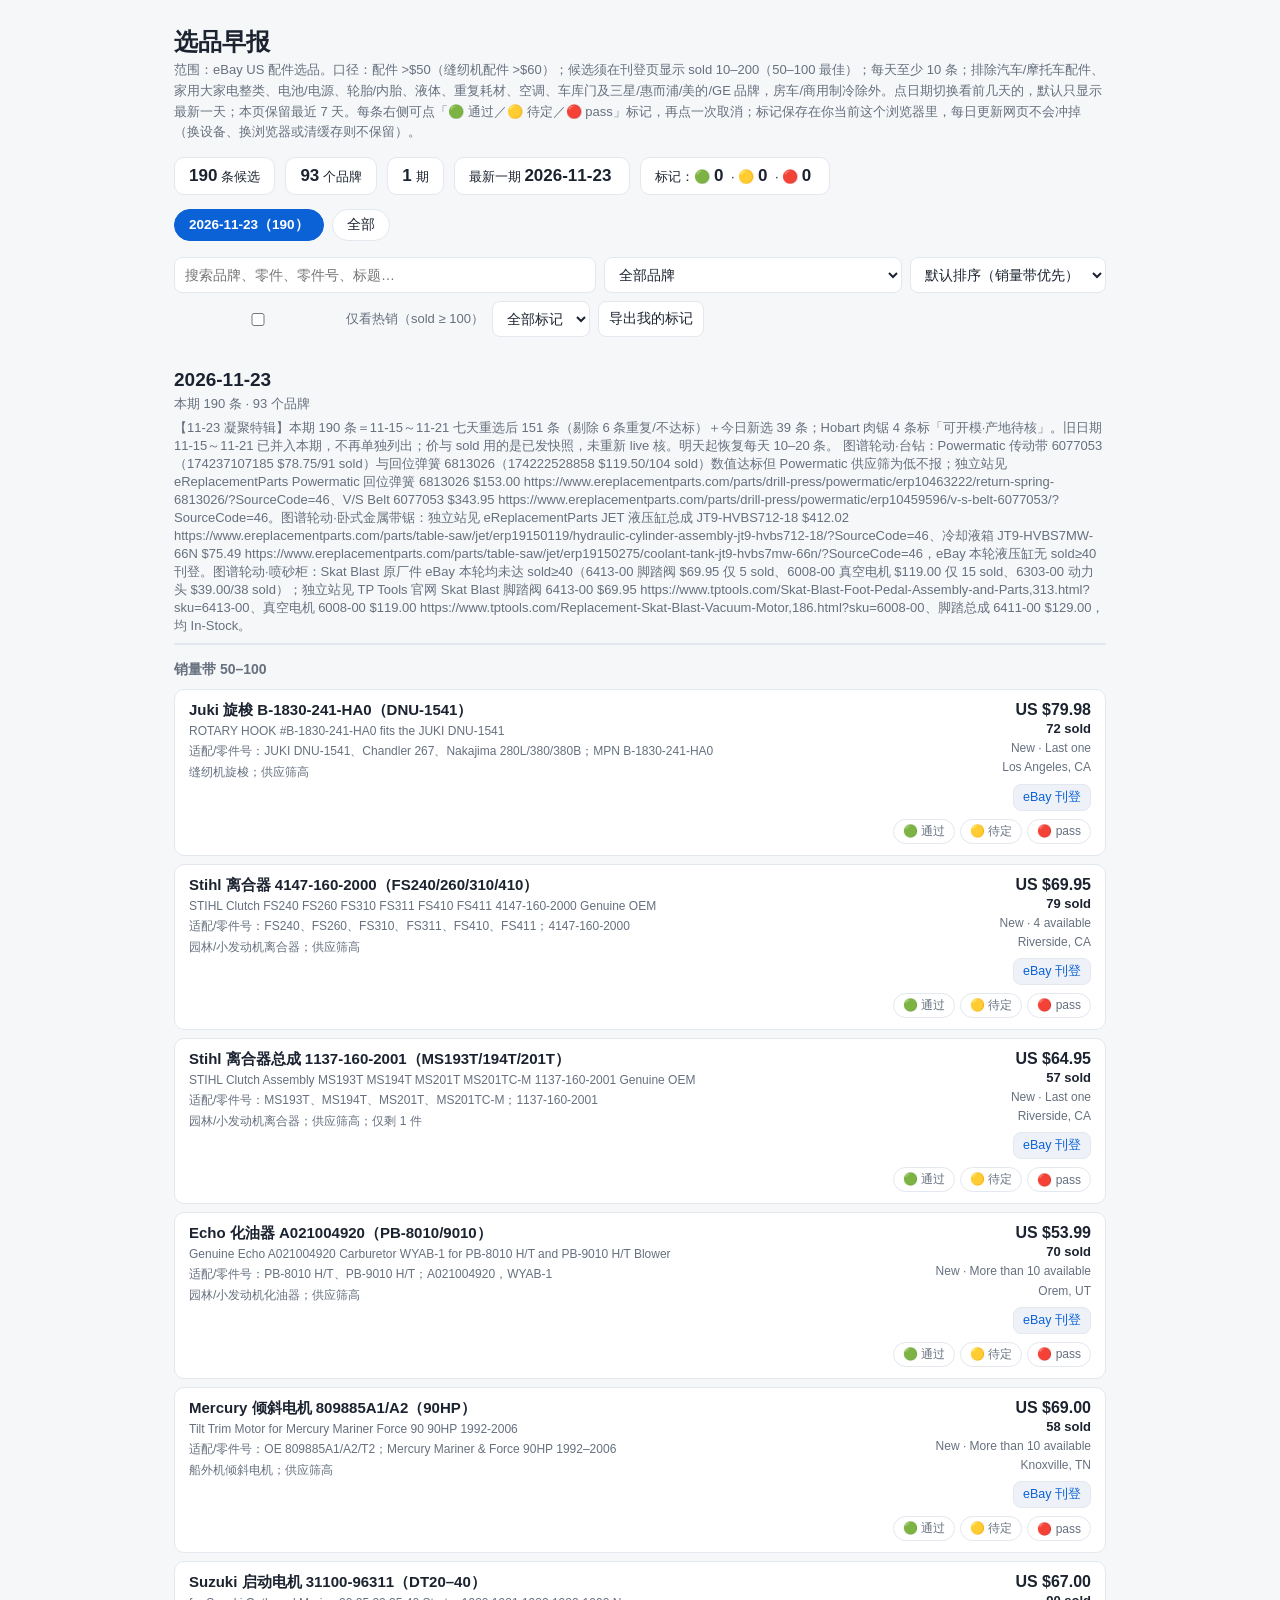
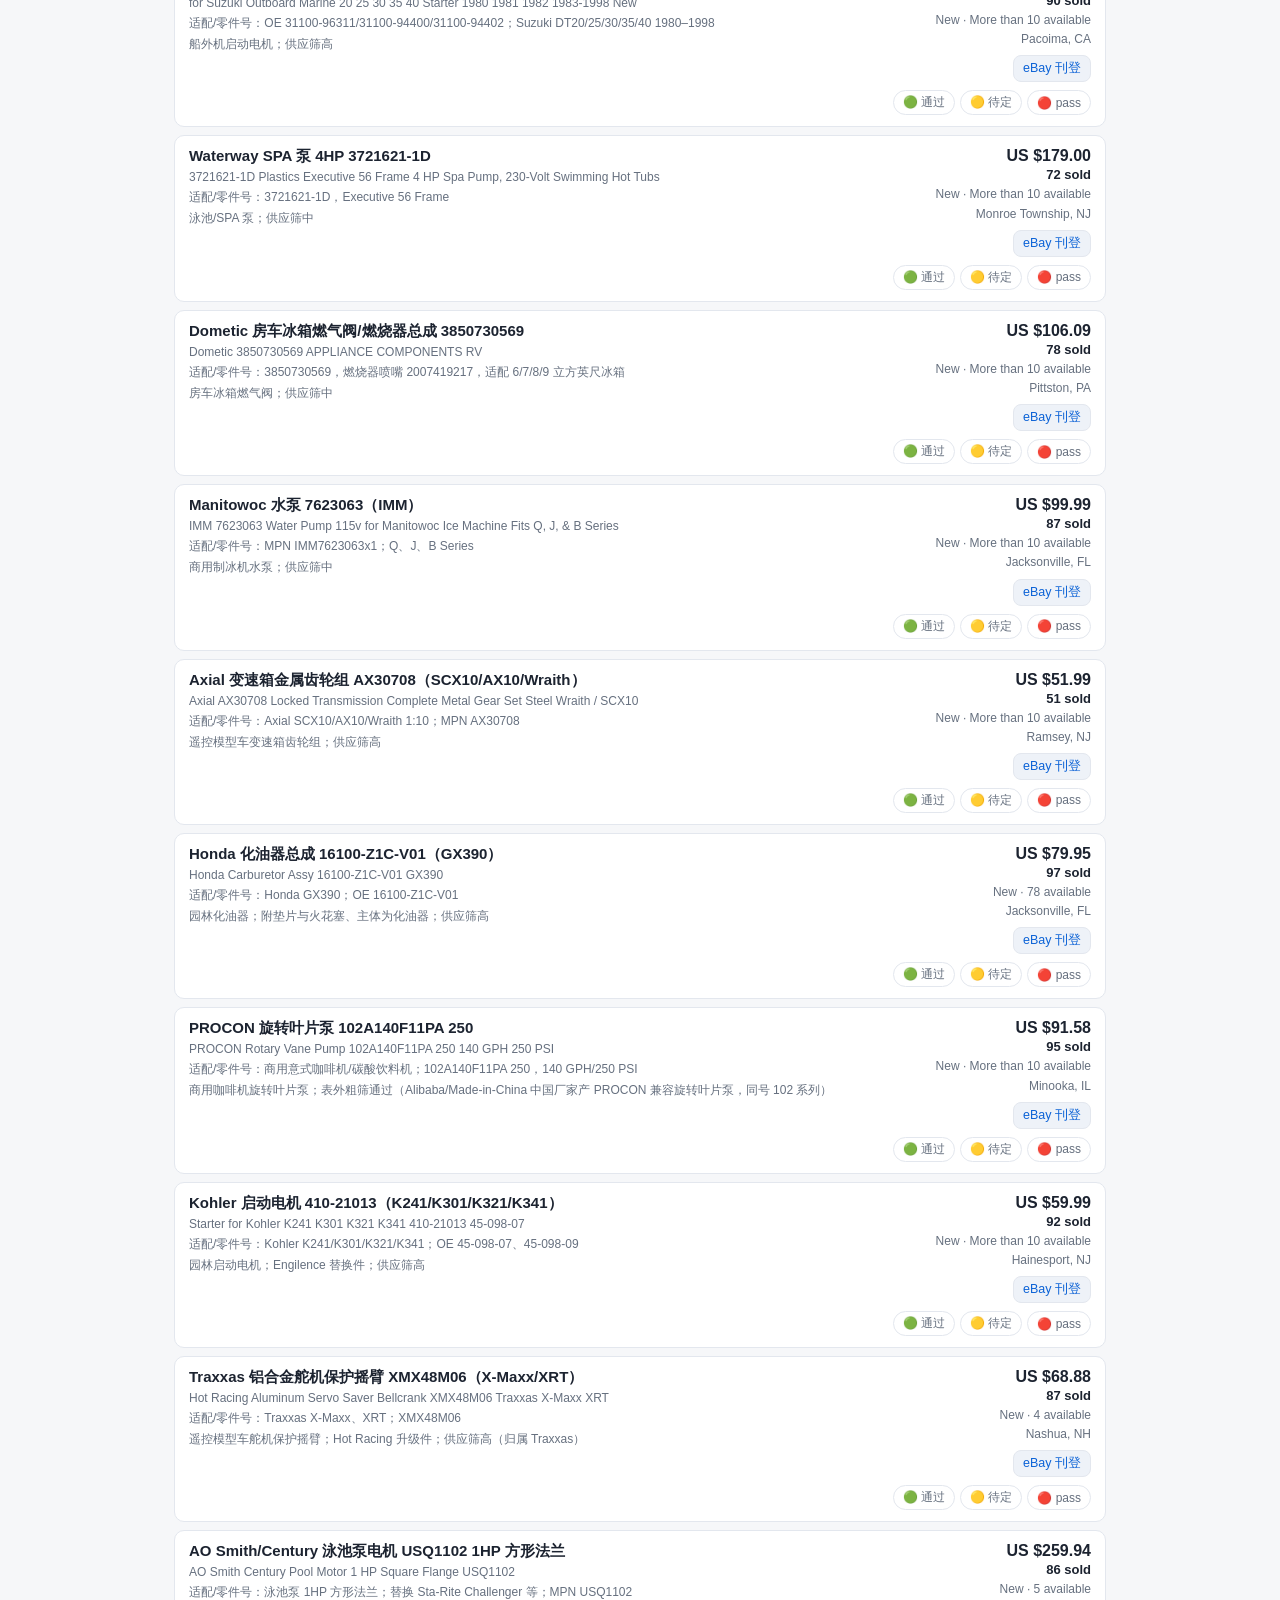
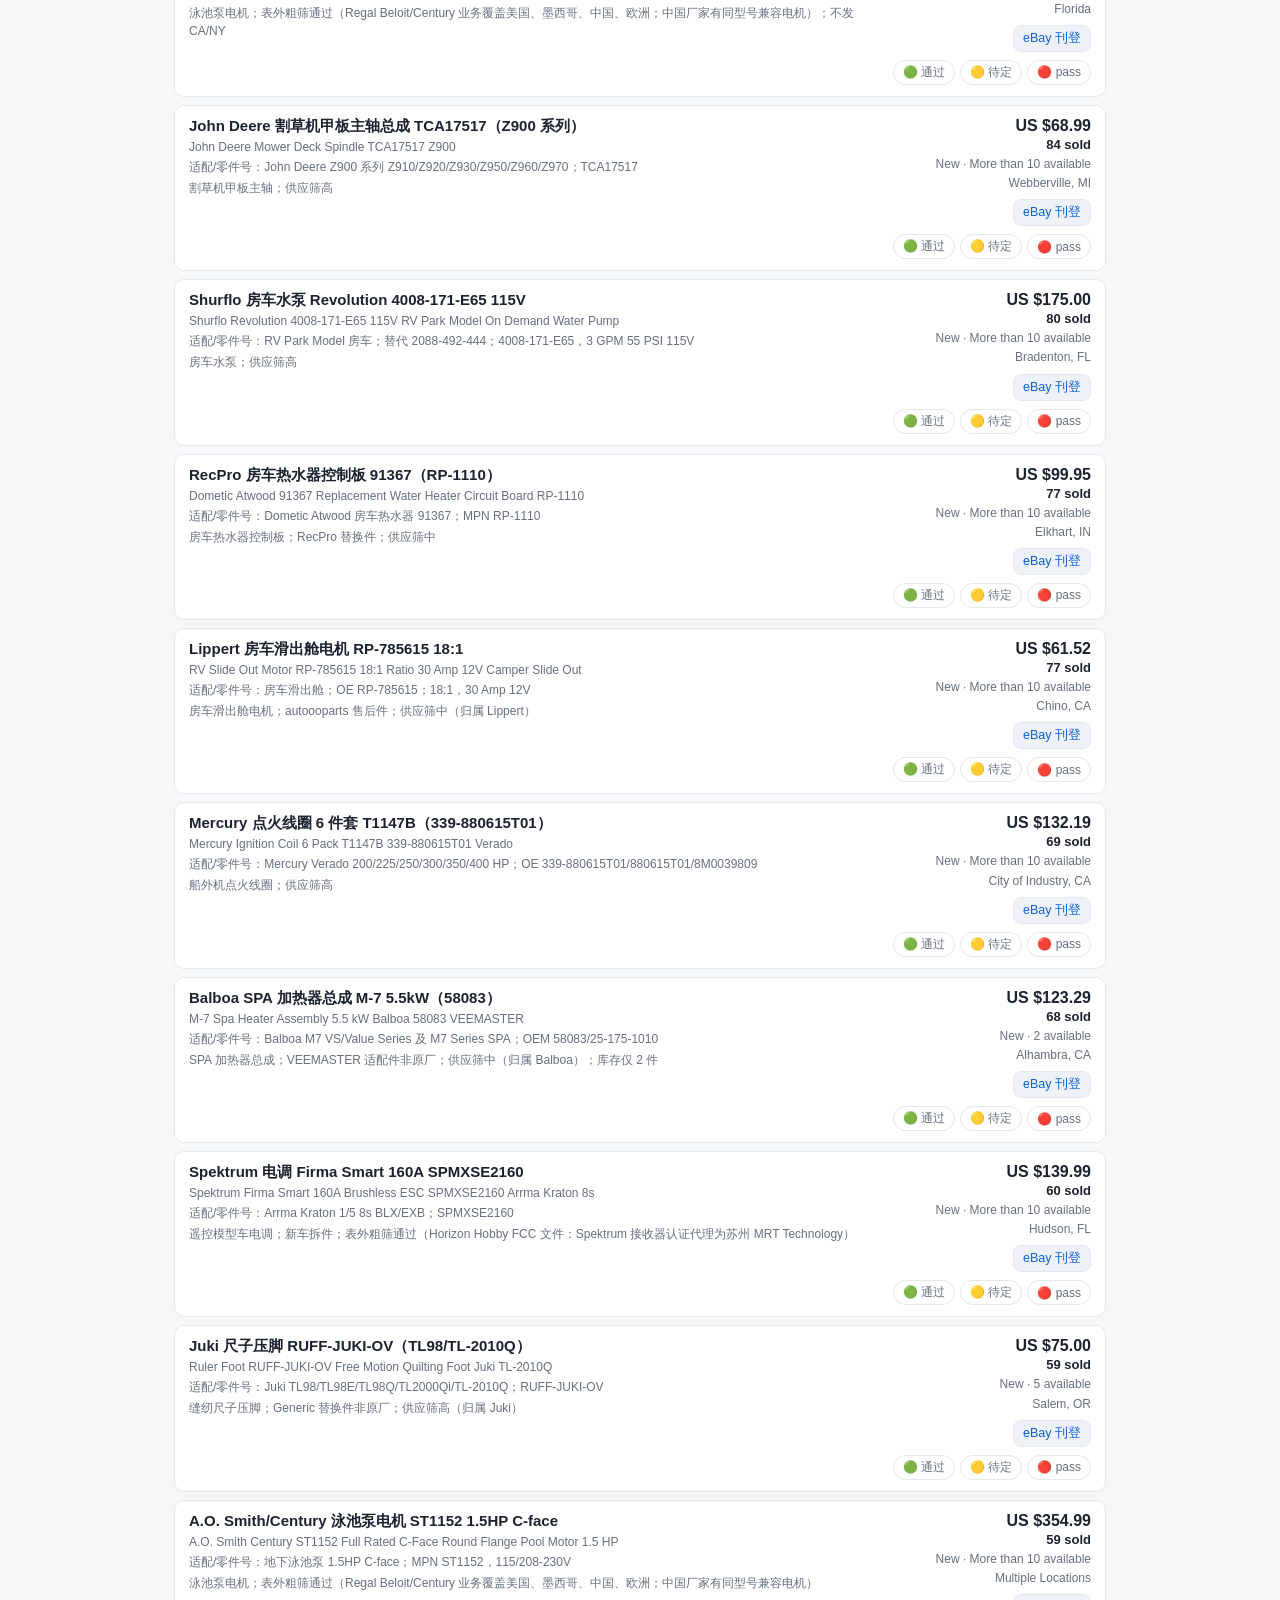
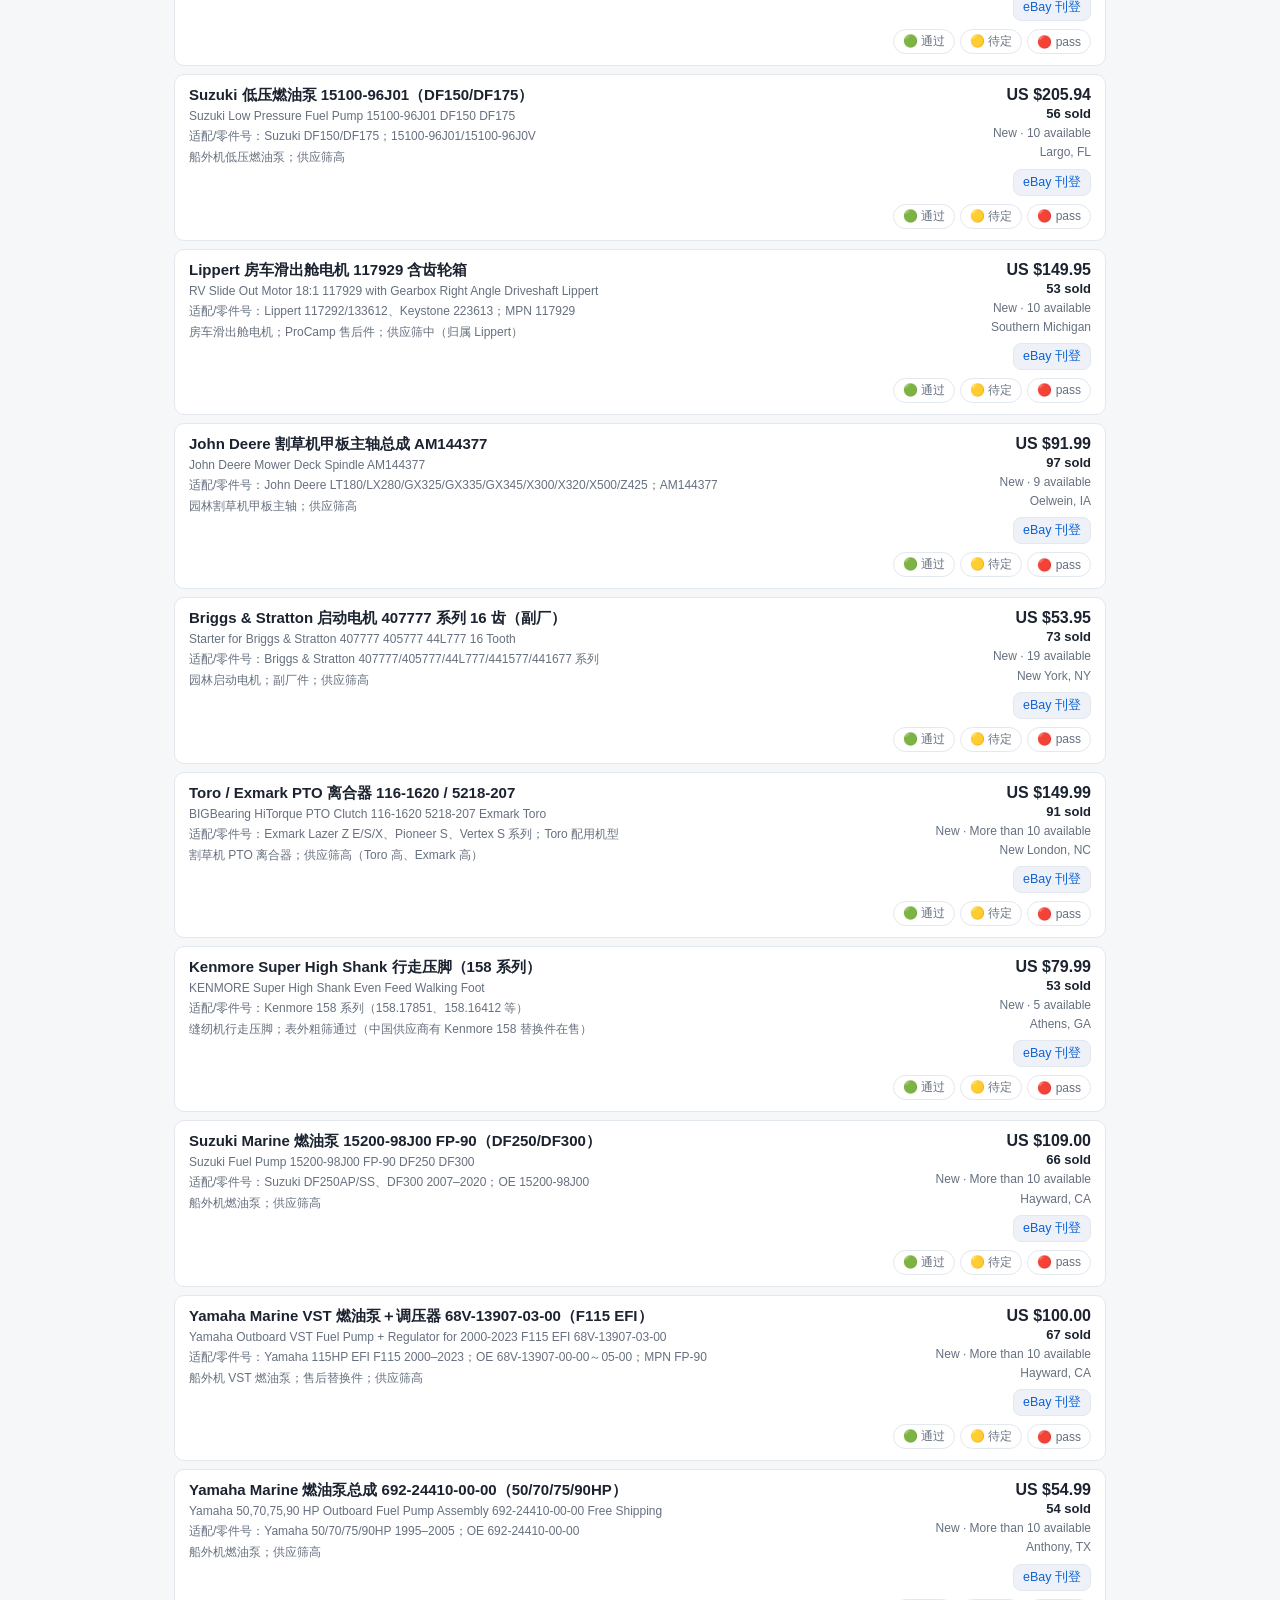
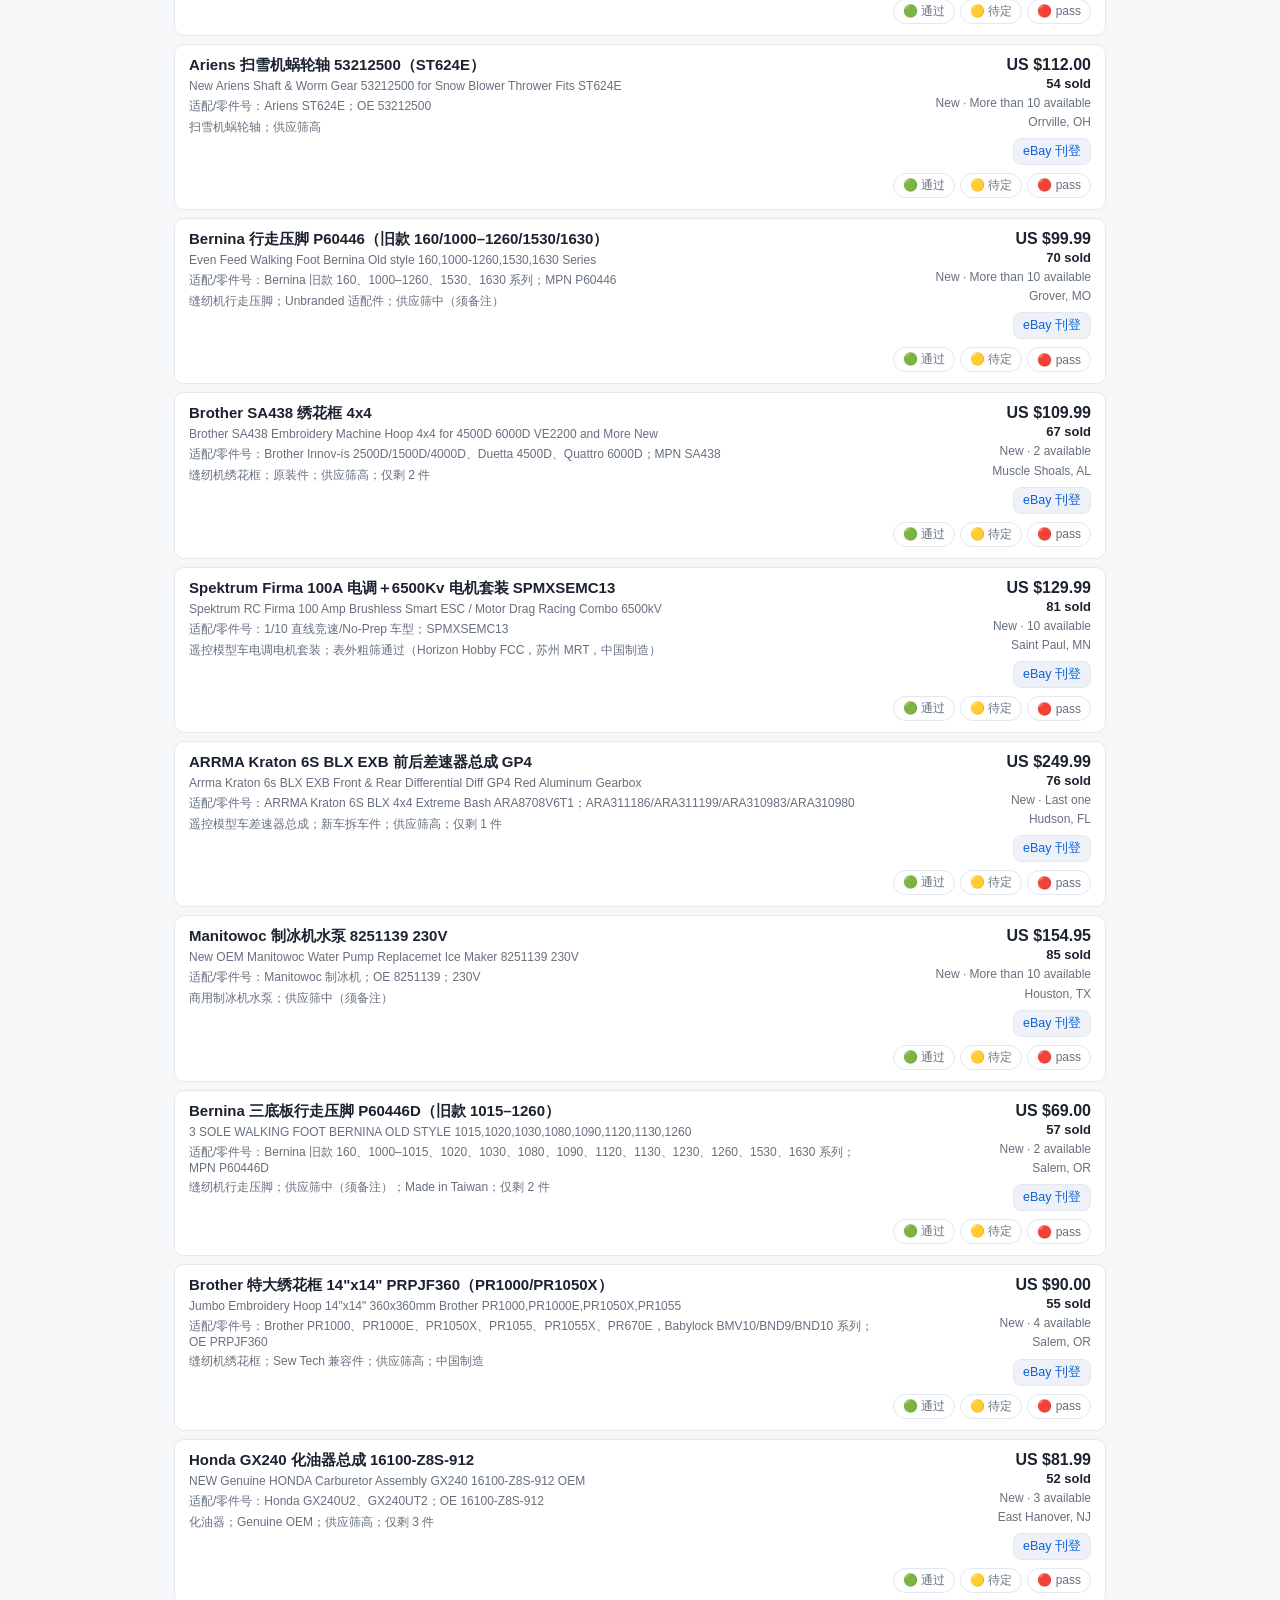
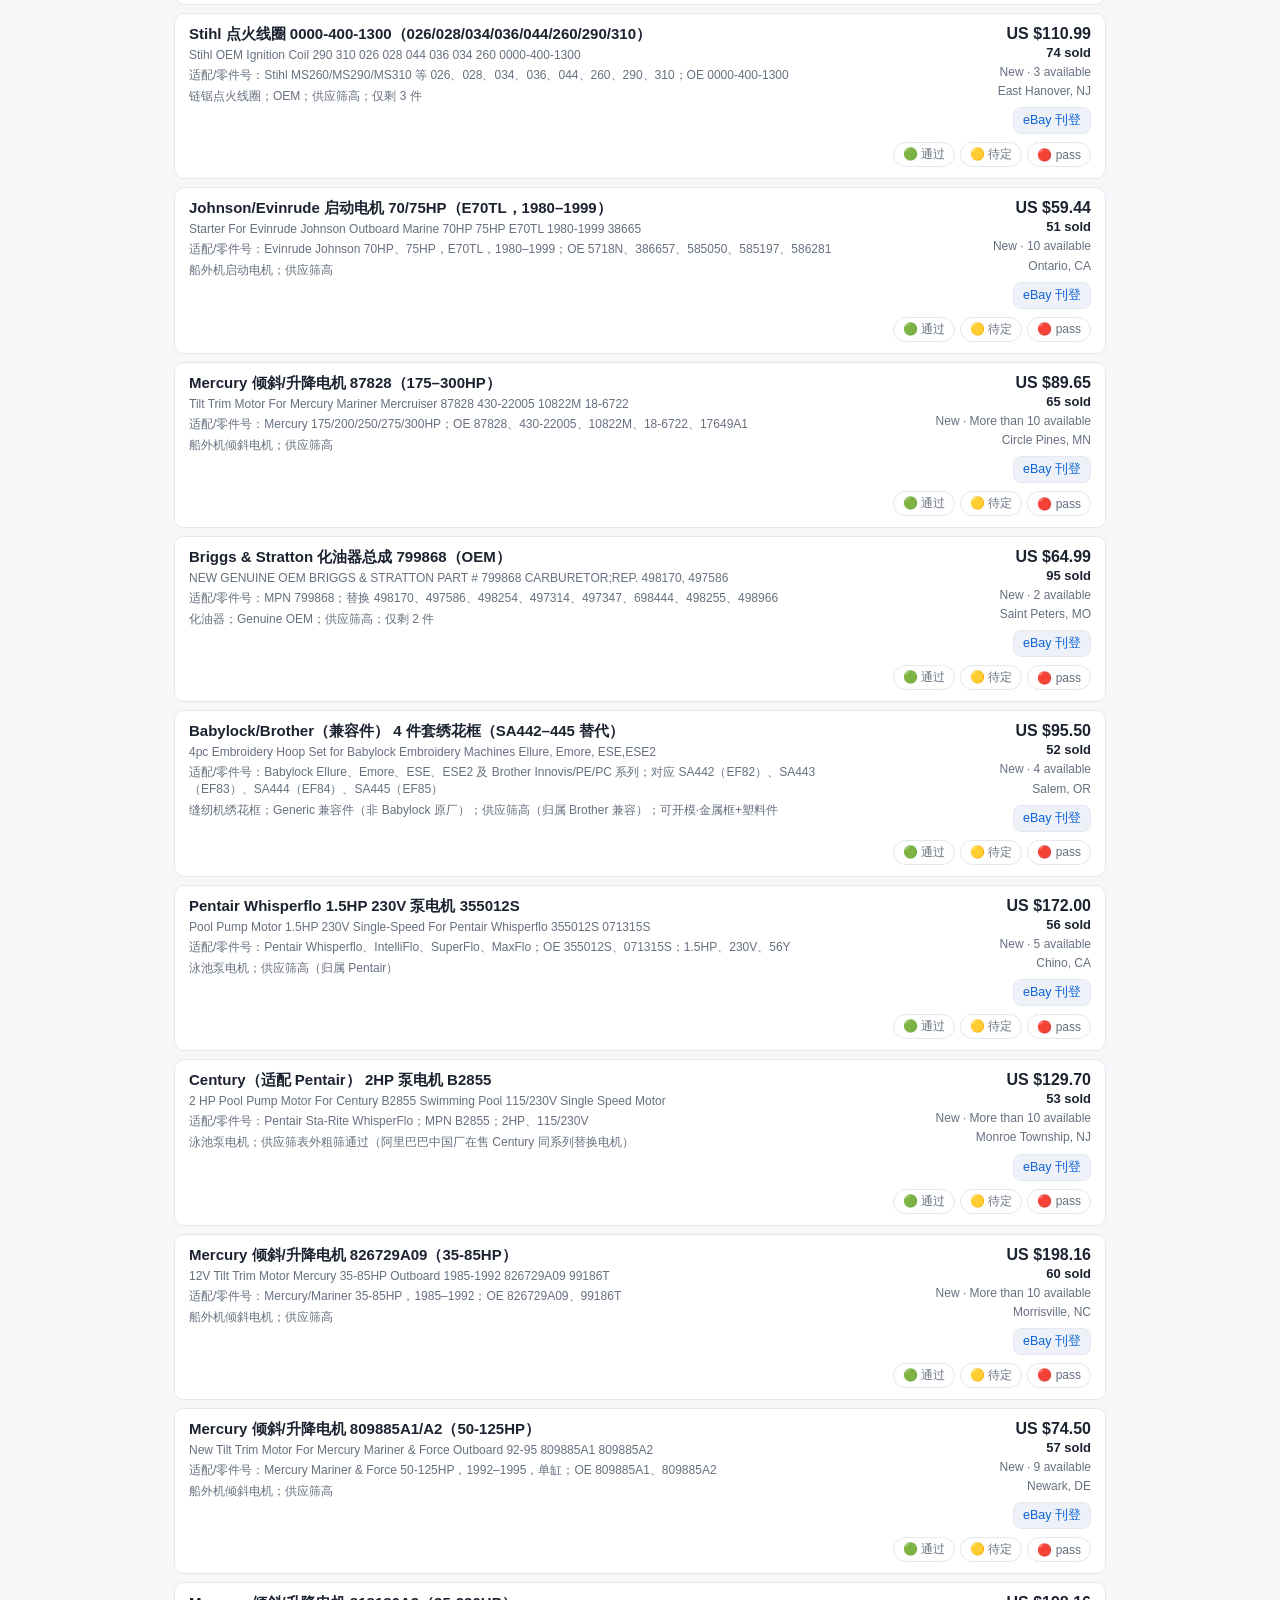
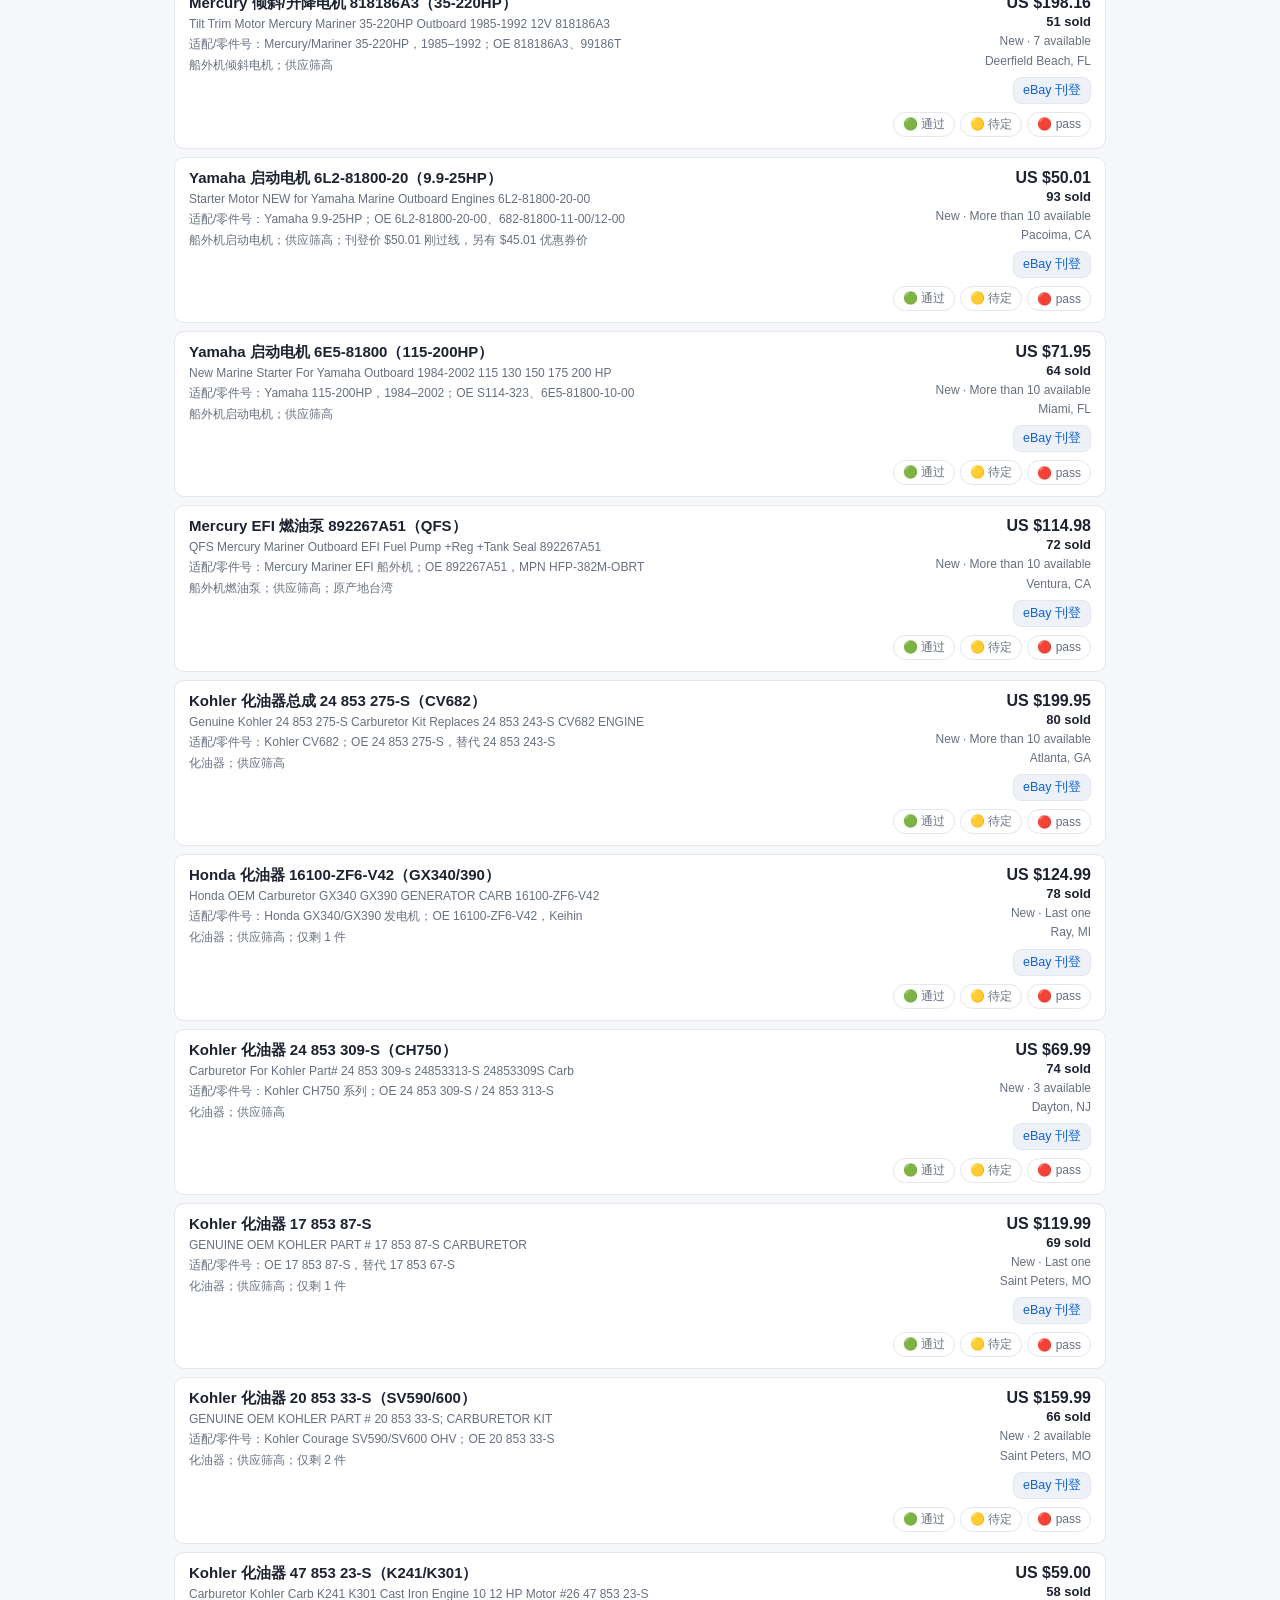
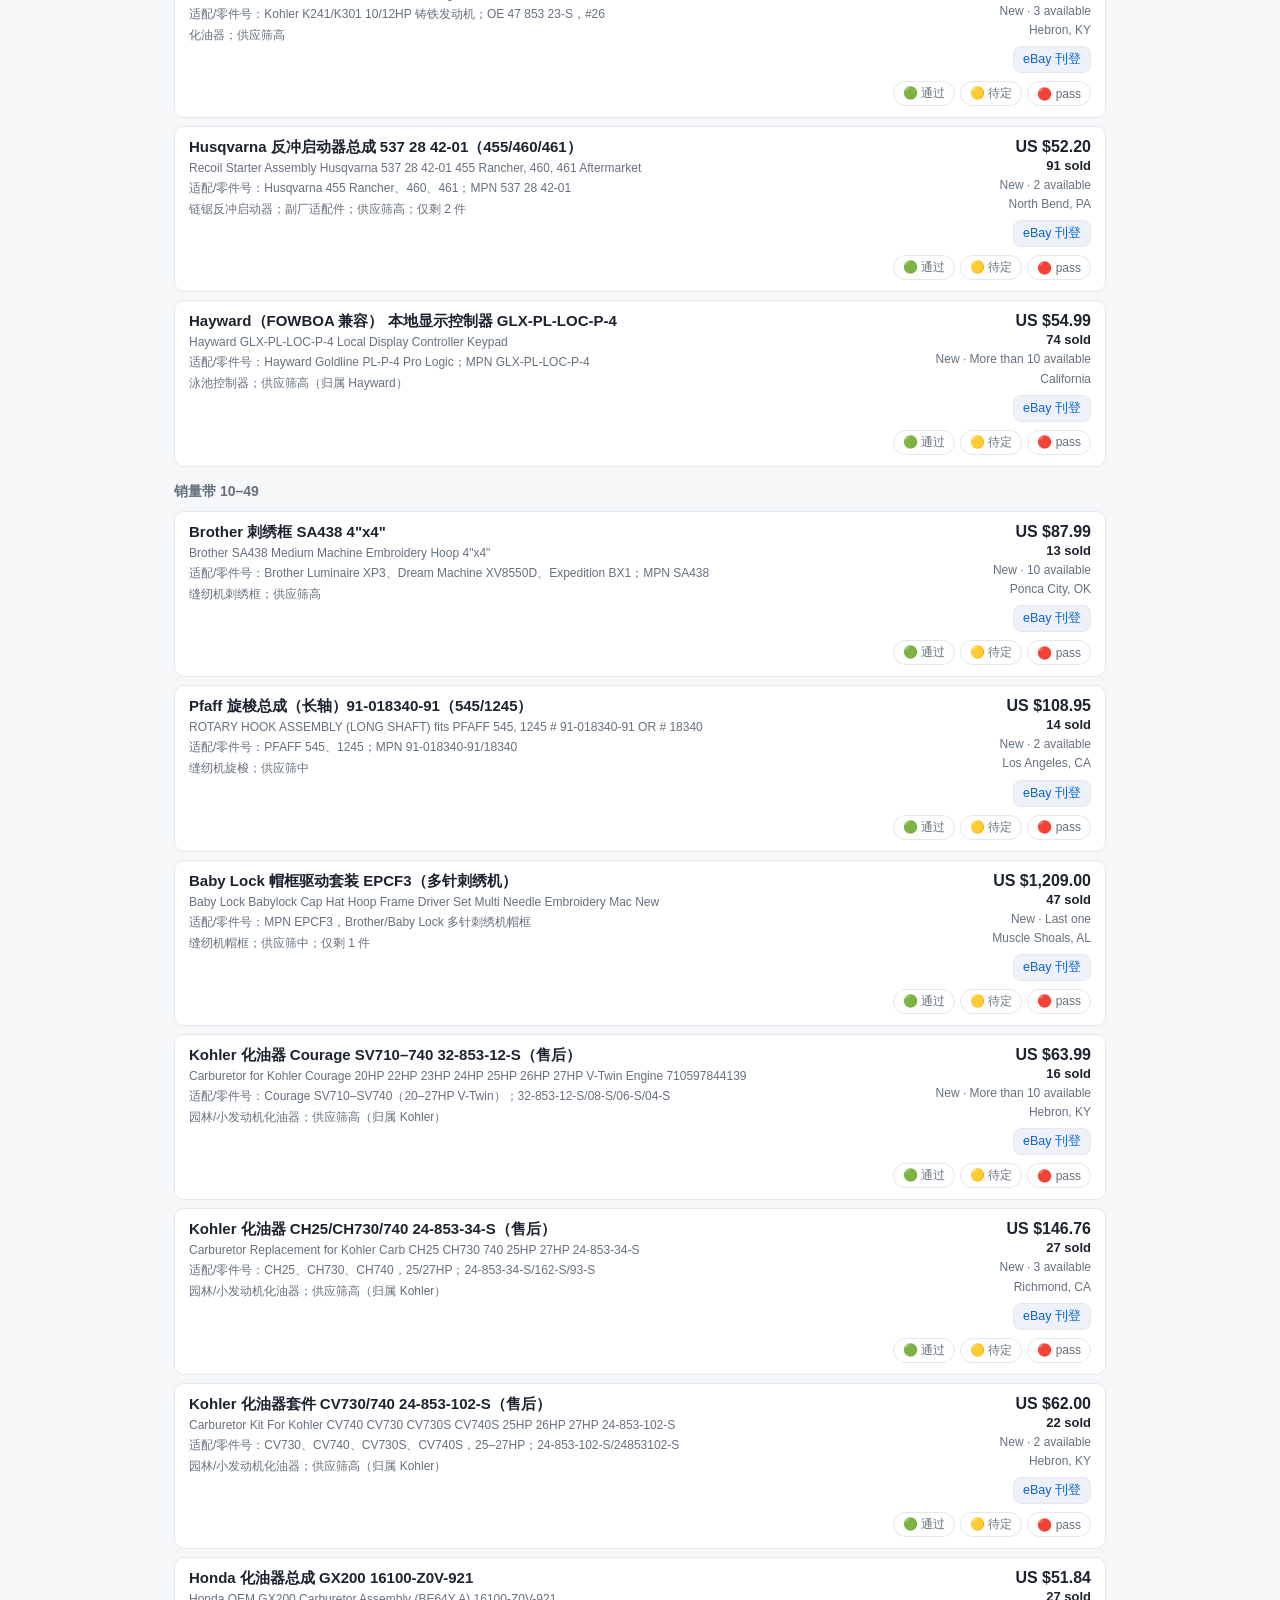
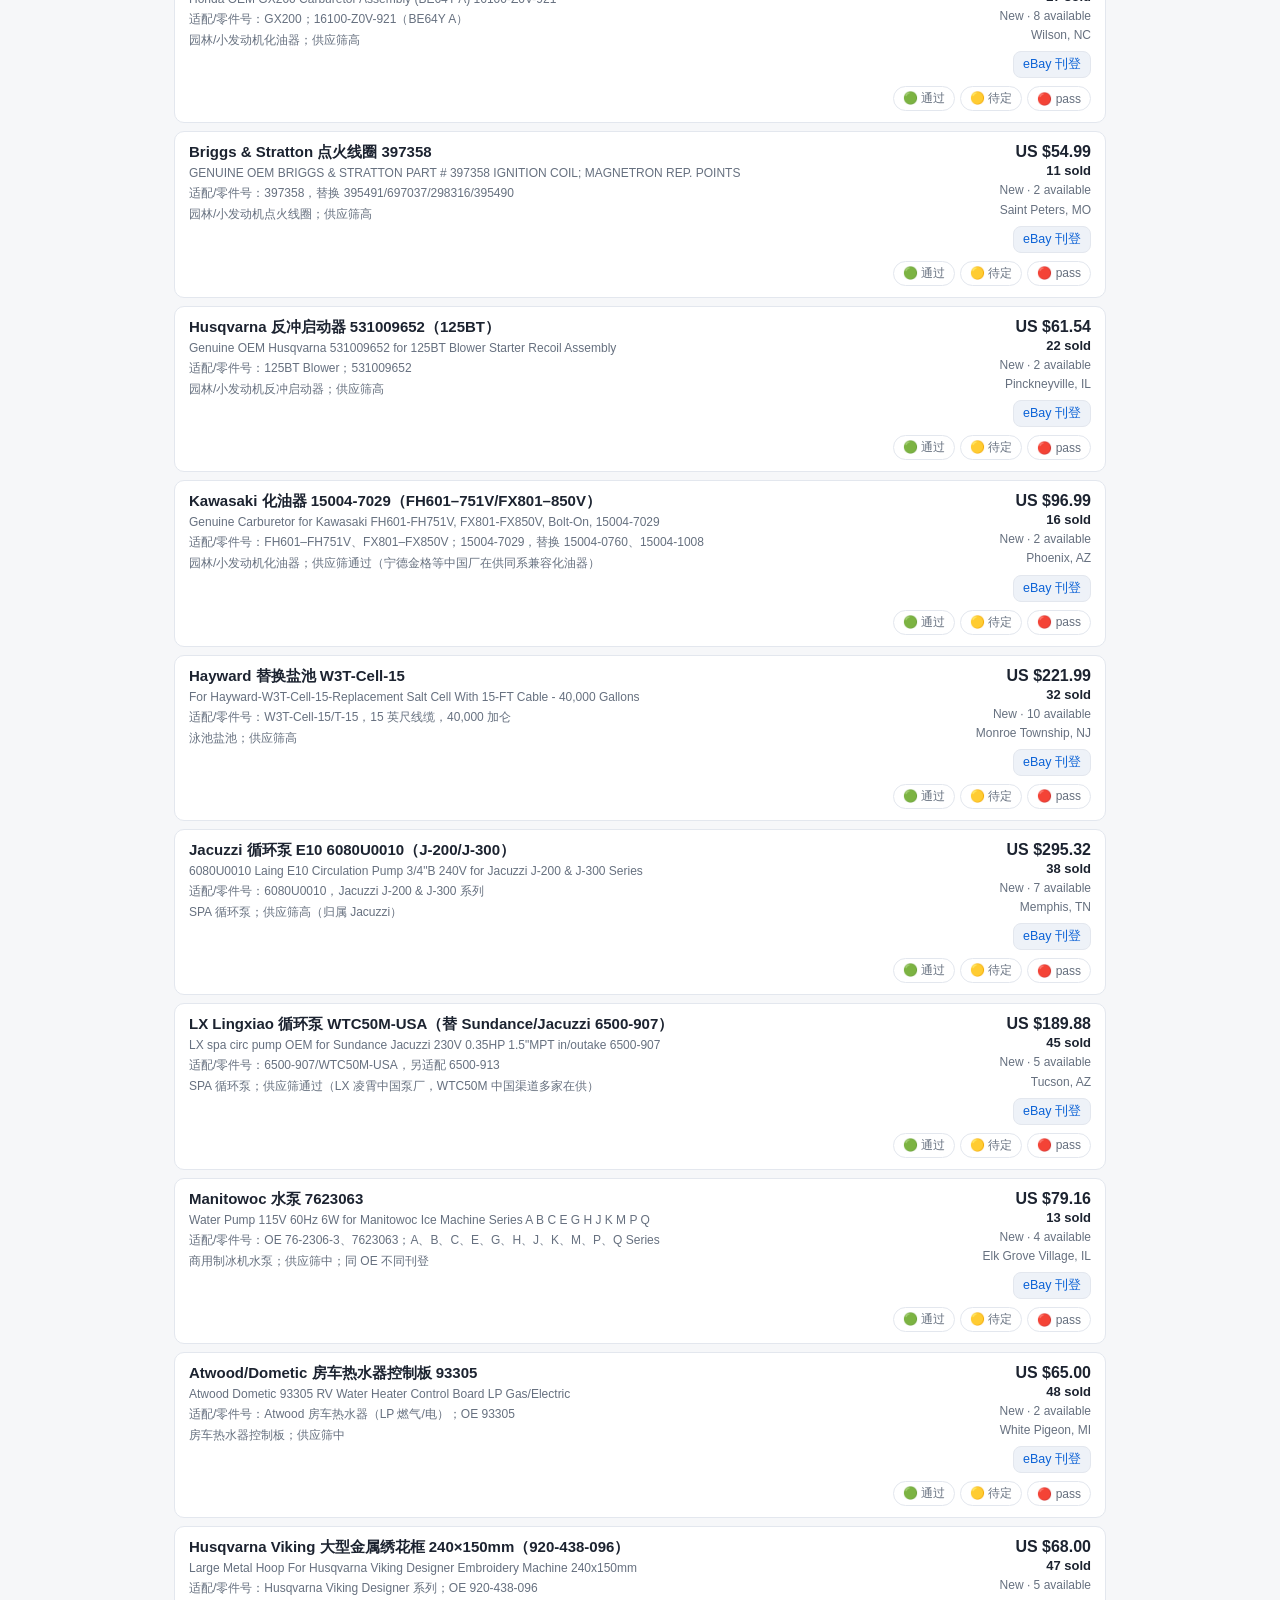
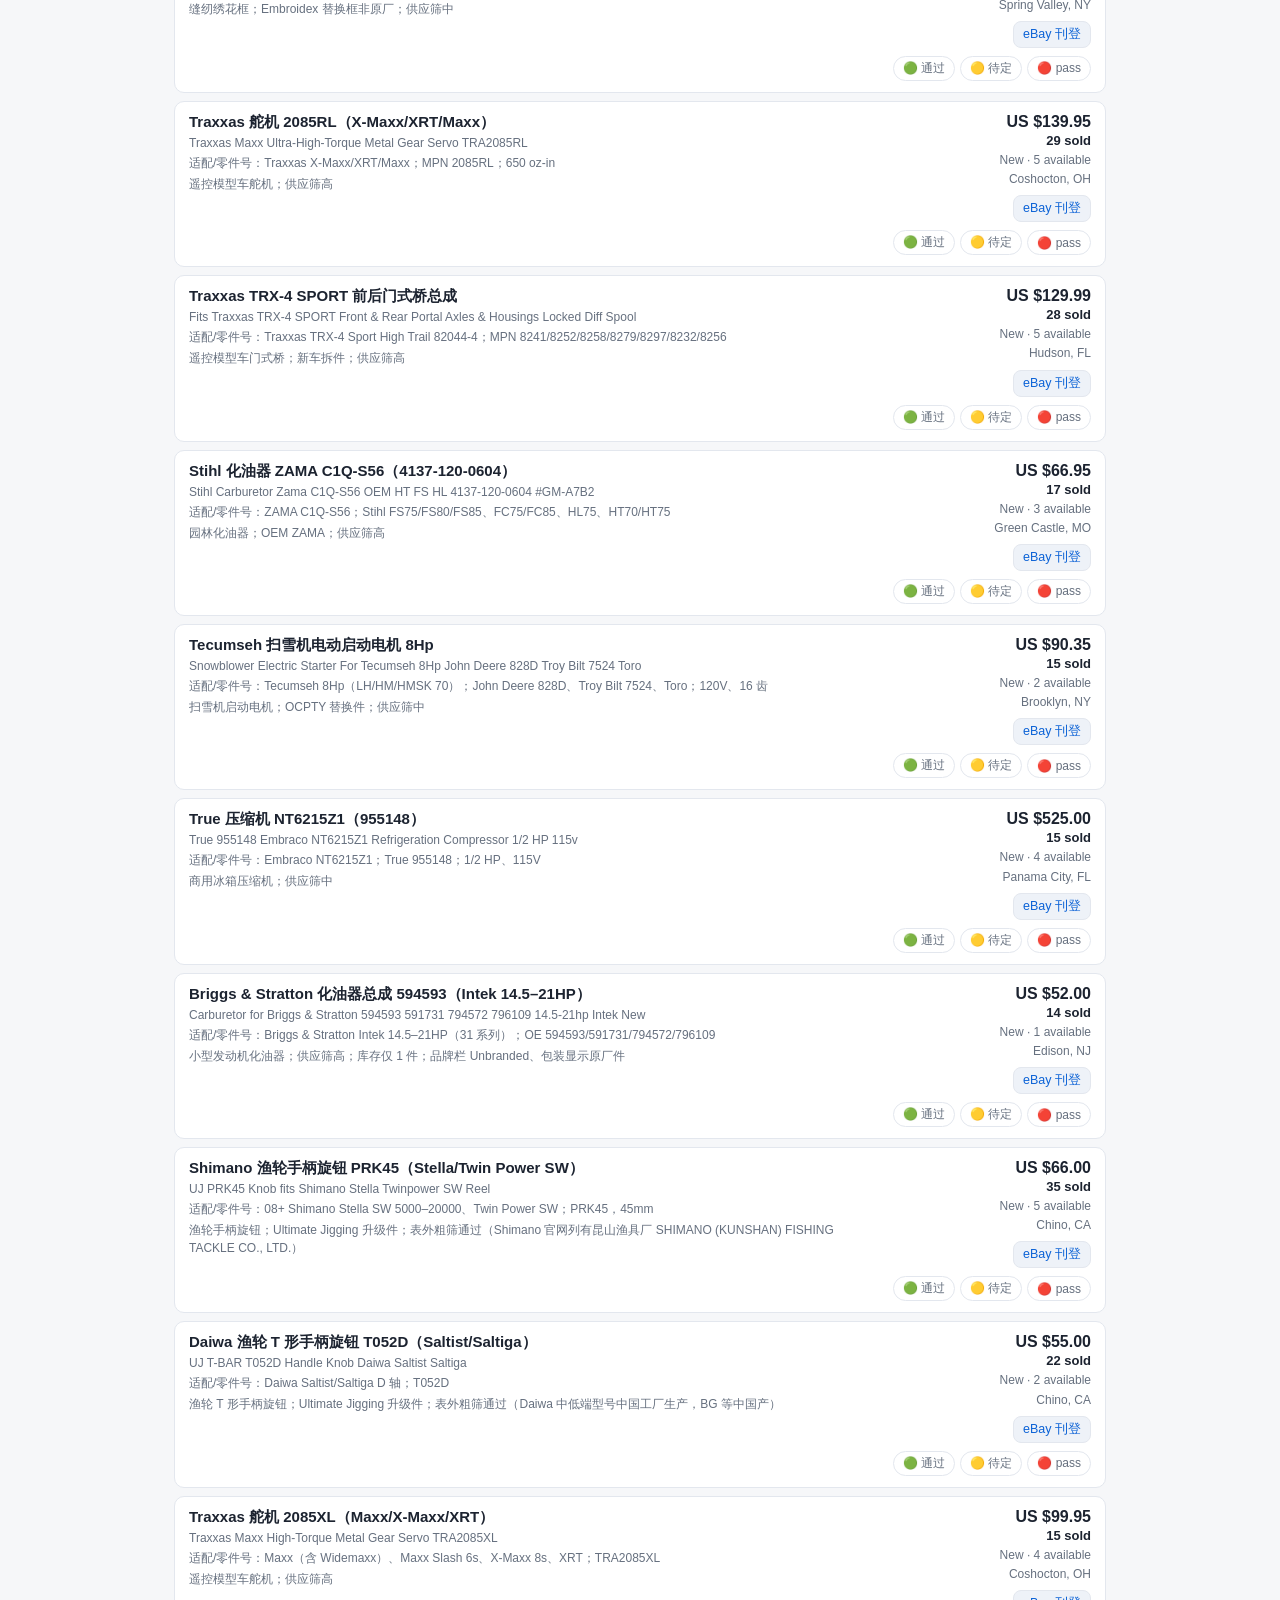
==== commit 9363926b: "选品早报：只留 2026-11-23 一期（190 条）" ====
--- a/index.html
+++ b/index.html
@@ -79,7 +79,7 @@
 <footer>数据来源：eBay US 刊登页逐条实测（价格、销量、库存、卖家地）。本页每日更新，历史记录见仓库 records/ 目录。</footer>
 </div>
 <script>
-const DAYS = [{"date": "2026-11-23", "items": [{"avail": "Last one", "b": "Juki", "cond": "New", "fit": "JUKI DNU-1541、Chandler 267、Nakajima 280L/380/380B；MPN B-1830-241-HA0", "grp": "销量带 50–100", "id": "123341145956", "loc": "Los Angeles, CA", "note": "缝纫机旋梭；供应筛高", "p": "旋梭 B-1830-241-HA0（DNU-1541）", "price": "US $79.98", "sold": 72, "t": "ROTARY HOOK #B-1830-241-HA0 fits the JUKI DNU-1541"}, {"avail": "4 available", "b": "Stihl", "cond": "New", "fit": "FS240、FS260、FS310、FS311、FS410、FS411；4147-160-2000", "grp": "销量带 50–100", "id": "185956875990", "loc": "Riverside, CA", "note": "园林/小发动机离合器；供应筛高", "p": "离合器 4147-160-2000（FS240/260/310/410）", "price": "US $69.95", "sold": 79, "t": "STIHL Clutch FS240 FS260 FS310 FS311 FS410 FS411 4147-160-2000 Genuine OEM"}, {"avail": "Last one", "b": "Stihl", "cond": "New", "fit": "MS193T、MS194T、MS201T、MS201TC-M；1137-160-2001", "grp": "销量带 50–100", "id": "185796830539", "loc": "Riverside, CA", "note": "园林/小发动机离合器；供应筛高；仅剩 1 件", "p": "离合器总成 1137-160-2001（MS193T/194T/201T）", "price": "US $64.95", "sold": 57, "t": "STIHL Clutch Assembly MS193T MS194T MS201T MS201TC-M 1137-160-2001 Genuine OEM"}, {"avail": "More than 10 available", "b": "Echo", "cond": "New", "fit": "PB-8010 H/T、PB-9010 H/T；A021004920，WYAB-1", "grp": "销量带 50–100", "id": "306437249290", "loc": "Orem, UT", "note": "园林/小发动机化油器；供应筛高", "p": "化油器 A021004920（PB-8010/9010）", "price": "US $53.99", "sold": 70, "t": "Genuine Echo A021004920 Carburetor WYAB-1 for PB-8010 H/T and PB-9010 H/T Blower"}, {"avail": "More than 10 available", "b": "Mercury", "cond": "New", "fit": "OE 809885A1/A2/T2；Mercury Mariner & Force 90HP 1992–2006", "grp": "销量带 50–100", "id": "271534659154", "loc": "Knoxville, TN", "note": "船外机倾斜电机；供应筛高", "p": "倾斜电机 809885A1/A2（90HP）", "price": "US $69.00", "sold": 58, "t": "Tilt Trim Motor for Mercury Mariner Force 90 90HP 1992-2006"}, {"avail": "More than 10 available", "b": "Suzuki", "cond": "New", "fit": "OE 31100-96311/31100-94400/31100-94402；Suzuki DT20/25/30/35/40 1980–1998", "grp": "销量带 50–100", "id": "280395590784", "loc": "Pacoima, CA", "note": "船外机启动电机；供应筛高", "p": "启动电机 31100-96311（DT20–40）", "price": "US $67.00", "sold": 90, "t": "for Suzuki Outboard Marine 20 25 30 35 40 Starter 1980 1981 1982 1983-1998 New"}, {"avail": "More than 10 available", "b": "Waterway", "cond": "New", "fit": "3721621-1D，Executive 56 Frame", "grp": "销量带 50–100", "id": "157106477600", "loc": "Monroe Township, NJ", "note": "泳池/SPA 泵；供应筛中", "p": "SPA 泵 4HP 3721621-1D", "price": "US $179.00", "sold": 72, "t": "3721621-1D Plastics Executive 56 Frame 4 HP Spa Pump, 230-Volt Swimming Hot Tubs"}, {"avail": "More than 10 available", "b": "Dometic", "cond": "New", "fit": "3850730569，燃烧器喷嘴 2007419217，适配 6/7/8/9 立方英尺冰箱", "grp": "销量带 50–100", "id": "167482397967", "loc": "Pittston, PA", "note": "房车冰箱燃气阀；供应筛中", "p": "房车冰箱燃气阀/燃烧器总成 3850730569", "price": "US $106.09", "sold": 78, "t": "Dometic 3850730569 APPLIANCE COMPONENTS RV"}, {"avail": "More than 10 available", "b": "Manitowoc", "cond": "New", "fit": "MPN IMM7623063x1；Q、J、B Series", "grp": "销量带 50–100", "id": "374345641297", "loc": "Jacksonville, FL", "note": "商用制冰机水泵；供应筛中", "p": "水泵 7623063（IMM）", "price": "US $99.99", "sold": 87, "t": "IMM 7623063 Water Pump 115v for Manitowoc Ice Machine Fits Q, J, & B Series"}, {"avail": "10 available", "b": "Brother", "cond": "New", "fit": "Brother Luminaire XP3、Dream Machine XV8550D、Expedition BX1；MPN SA438", "grp": "销量带 10–49", "id": "283447368859", "loc": "Ponca City, OK", "note": "缝纫机刺绣框；供应筛高", "p": "刺绣框 SA438 4\"x4\"", "price": "US $87.99", "sold": 13, "t": "Brother SA438 Medium Machine Embroidery Hoop 4\"x4\""}, {"avail": "2 available", "b": "Pfaff", "cond": "New", "fit": "PFAFF 545、1245；MPN 91-018340-91/18340", "grp": "销量带 10–49", "id": "122617804104", "loc": "Los Angeles, CA", "note": "缝纫机旋梭；供应筛中", "p": "旋梭总成（长轴）91-018340-91（545/1245）", "price": "US $108.95", "sold": 14, "t": "ROTARY HOOK ASSEMBLY (LONG SHAFT) fits PFAFF 545, 1245 # 91-018340-91 OR # 18340"}, {"avail": "Last one", "b": "Baby Lock", "cond": "New", "fit": "MPN EPCF3，Brother/Baby Lock 多针刺绣机帽框", "grp": "销量带 10–49", "id": "154513004584", "loc": "Muscle Shoals, AL", "note": "缝纫机帽框；供应筛中；仅剩 1 件", "p": "帽框驱动套装 EPCF3（多针刺绣机）", "price": "US $1,209.00", "sold": 47, "t": "Baby Lock Babylock Cap Hat Hoop Frame Driver Set Multi Needle Embroidery Mac New"}, {"avail": "More than 10 available", "b": "Kohler", "cond": "New", "fit": "Courage SV710–SV740（20–27HP V-Twin）；32-853-12-S/08-S/06-S/04-S", "grp": "销量带 10–49", "id": "306938144239", "loc": "Hebron, KY", "note": "园林/小发动机化油器；供应筛高（归属 Kohler）", "p": "化油器 Courage SV710–740 32-853-12-S（售后）", "price": "US $63.99", "sold": 16, "t": "Carburetor for Kohler Courage 20HP 22HP 23HP 24HP 25HP 26HP 27HP V-Twin Engine 710597844139"}, {"avail": "3 available", "b": "Kohler", "cond": "New", "fit": "CH25、CH730、CH740，25/27HP；24-853-34-S/162-S/93-S", "grp": "销量带 10–49", "id": "305639184802", "loc": "Richmond, CA", "note": "园林/小发动机化油器；供应筛高（归属 Kohler）", "p": "化油器 CH25/CH730/740 24-853-34-S（售后）", "price": "US $146.76", "sold": 27, "t": "Carburetor Replacement for Kohler Carb CH25 CH730 740 25HP 27HP 24-853-34-S"}, {"avail": "2 available", "b": "Kohler", "cond": "New", "fit": "CV730、CV740、CV730S、CV740S，25–27HP；24-853-102-S/24853102-S", "grp": "销量带 10–49", "id": "187782002108", "loc": "Hebron, KY", "note": "园林/小发动机化油器；供应筛高（归属 Kohler）", "p": "化油器套件 CV730/740 24-853-102-S（售后）", "price": "US $62.00", "sold": 22, "t": "Carburetor Kit For Kohler CV740 CV730 CV730S CV740S 25HP 26HP 27HP 24-853-102-S"}, {"avail": "8 available", "b": "Honda", "cond": "New", "fit": "GX200；16100-Z0V-921（BE64Y A）", "grp": "销量带 10–49", "id": "287431249843", "loc": "Wilson, NC", "note": "园林/小发动机化油器；供应筛高", "p": "化油器总成 GX200 16100-Z0V-921", "price": "US $51.84", "sold": 27, "t": "Honda OEM GX200 Carburetor Assembly (BE64Y A) 16100-Z0V-921"}, {"avail": "2 available", "b": "Briggs & Stratton", "cond": "New", "fit": "397358，替换 395491/697037/298316/395490", "grp": "销量带 10–49", "id": "286870574621", "loc": "Saint Peters, MO", "note": "园林/小发动机点火线圈；供应筛高", "p": "点火线圈 397358", "price": "US $54.99", "sold": 11, "t": "GENUINE OEM BRIGGS & STRATTON PART # 397358 IGNITION COIL; MAGNETRON REP. POINTS"}, {"avail": "2 available", "b": "Husqvarna", "cond": "New", "fit": "125BT Blower；531009652", "grp": "销量带 10–49", "id": "333843386711", "loc": "Pinckneyville, IL", "note": "园林/小发动机反冲启动器；供应筛高", "p": "反冲启动器 531009652（125BT）", "price": "US $61.54", "sold": 22, "t": "Genuine OEM Husqvarna 531009652 for 125BT Blower Starter Recoil Assembly"}, {"avail": "2 available", "b": "Kawasaki", "cond": "New", "fit": "FH601–FH751V、FX801–FX850V；15004-7029，替换 15004-0760、15004-1008", "grp": "销量带 10–49", "id": "377189985344", "loc": "Phoenix, AZ", "note": "园林/小发动机化油器；供应筛通过（宁德金格等中国厂在供同系兼容化油器）", "p": "化油器 15004-7029（FH601–751V/FX801–850V）", "price": "US $96.99", "sold": 16, "t": "Genuine Carburetor for Kawasaki FH601-FH751V, FX801-FX850V, Bolt-On, 15004-7029"}, {"avail": "10 available", "b": "Hayward", "cond": "New", "fit": "W3T-Cell-15/T-15，15 英尺线缆，40,000 加仑", "grp": "销量带 10–49", "id": "186522182708", "loc": "Monroe Township, NJ", "note": "泳池盐池；供应筛高", "p": "替换盐池 W3T-Cell-15", "price": "US $221.99", "sold": 32, "t": "For Hayward-W3T-Cell-15-Replacement Salt Cell With 15-FT Cable - 40,000 Gallons"}, {"avail": "7 available", "b": "Jacuzzi", "cond": "New", "fit": "6080U0010，Jacuzzi J-200 & J-300 系列", "grp": "销量带 10–49", "id": "305624764640", "loc": "Memphis, TN", "note": "SPA 循环泵；供应筛高（归属 Jacuzzi）", "p": "循环泵 E10 6080U0010（J-200/J-300）", "price": "US $295.32", "sold": 38, "t": "6080U0010 Laing E10 Circulation Pump 3/4\"B 240V for Jacuzzi J-200 & J-300 Series"}, {"avail": "5 available", "b": "LX Lingxiao", "cond": "New", "fit": "6500-907/WTC50M-USA，另适配 6500-913", "grp": "销量带 10–49", "id": "353235994083", "loc": "Tucson, AZ", "note": "SPA 循环泵；供应筛通过（LX 凌霄中国泵厂，WTC50M 中国渠道多家在供）", "p": "循环泵 WTC50M-USA（替 Sundance/Jacuzzi 6500-907）", "price": "US $189.88", "sold": 45, "t": "LX spa circ pump OEM for Sundance Jacuzzi 230V 0.35HP 1.5\"MPT in/outake 6500-907"}, {"avail": "4 available", "b": "Manitowoc", "cond": "New", "fit": "OE 76-2306-3、7623063；A、B、C、E、G、H、J、K、M、P、Q Series", "grp": "销量带 10–49", "id": "157082194852", "loc": "Elk Grove Village, IL", "note": "商用制冰机水泵；供应筛中；同 OE 不同刊登", "p": "水泵 7623063", "price": "US $79.16", "sold": 13, "t": "Water Pump 115V 60Hz 6W for Manitowoc Ice Machine Series A B C E G H J K M P Q"}, {"avail": "More than 10 available", "b": "Mercury", "cond": "New", "fit": "OE 809885A1/809885T2/885654T2；Mercury 50–150HP", "grp": "销量带 101–200", "id": "283253005765", "loc": "Monroe Township, NJ", "note": "船外机倾斜电机；供应筛高；同 OE 不同刊登", "p": "倾斜电机 809885A1（50–150HP）", "price": "US $62.95", "sold": 137, "t": "Tilt Trim Motor For Mercury 809885A1 809885T2 885654T2 18-6777 430-22008 10850"}, {"avail": "More than 10 available", "b": "Mercury", "cond": "New", "fit": "OE 809885A1/A2/T2；Mercury Mariner & Force 60HP 1992–2006", "grp": "销量带 101–200", "id": "271534658532", "loc": "Knoxville, TN", "note": "船外机倾斜电机；供应筛高", "p": "倾斜电机 809885A1/A2（60HP）", "price": "US $69.00", "sold": 125, "t": "Tilt Trim Motor for Mercury Mariner Force 60 60HP 1992-2006"}, {"avail": "More than 10 available", "b": "Yamaha", "cond": "New", "fit": "OE 6H1-43880-02-00；Yamaha 40/50/60/70/90HP", "grp": "销量带 101–200", "id": "290406142318", "loc": "Houston, TX", "note": "船外机倾斜电机；供应筛高", "p": "倾斜电机 6H1-43880-02（40–90HP）", "price": "US $63.00", "sold": 110, "t": "Tilt Trim Motor for Yamaha 40 50 60 70 90 New 6H1-43880-02 / API PT602NM"}, {"avail": "More than 10 available", "b": "Yamaha", "cond": "New", "fit": "OE 62Y-43880-02-00/69W-43880-09-00；Yamaha 40/50TLR 2001–2005、F50/F60/T50/T60", "grp": "销量带 101–200", "id": "293794099902", "loc": "Houston, TX", "note": "船外机倾斜电机；供应筛高", "p": "倾斜电机 62Y-43880-02（40/50/60HP）", "price": "US $65.00", "sold": 170, "t": "Tilt Trim Motor for Yamaha 69W-43880-01-00 62Y-43880-02-00 69W-43880-00-00"}, {"avail": "More than 10 available", "b": "Johnson/Evinrude", "cond": "New", "fit": "OE OMC 385529/389954/585051/586282；Johnson/Evinrude 85–140HP 1973–1997", "grp": "销量带 101–200", "id": "364532117228", "loc": "Hainesport, NJ", "note": "船外机启动电机；供应筛高（归属 Evinrude）", "p": "启动电机 OMC 385529 系（85–140HP）", "price": "US $57.99", "sold": 128, "t": "New Starter For Marine Evinrude Johnson OMC 115/140/100/90/85/135HP 1973-1997"}, {"avail": "More than 10 available", "b": "Mercury", "cond": "New", "fit": "OE 880889T01；Mercury 75/80/90/100/115HP EFI 2005–2006", "grp": "销量带 101–200", "id": "180638077088", "loc": "Ventura, CA", "note": "船外机燃油泵；供应筛高", "p": "VST 燃油泵 880889T01（75–115HP EFI）", "price": "US $96.98", "sold": 117, "t": "Fits 2005-2006 Mercury VST Outboard Fuel Pump 75 80 90 100 115 HP EFI 880889T01"}, {"avail": "31 available", "b": "Kohler", "cond": "New", "fit": "CH750；24853113/24853113-S/24853299-S/24853318-S", "grp": "销量带 101–200", "id": "403791140630", "loc": "Hebron, KY", "note": "园林/小发动机化油器；供应筛高", "p": "化油器 CH750 24853113", "price": "US $68.20", "sold": 124, "t": "Carburetor for Kohler CH750 24853113 24853113-S 24853299-S 24853318-S"}, {"avail": "More than 10 available", "b": "Honda", "cond": "New", "fit": "GX240、GX270；16100-Z1D-W21", "grp": "销量带 101–200", "id": "266482576052", "loc": "Shelbyville, KY", "note": "园林/小发动机化油器；供应筛高", "p": "化油器 GX240/270 16100-Z1D-W21", "price": "US $60.12", "sold": 182, "t": "Genuine Honda 16100-Z1D-W21 Carburetor - Fits GX240, GX270"}, {"avail": "Last one", "b": "Briggs & Stratton", "cond": "New", "fit": "590781，替换 394891", "grp": "销量带 101–200", "id": "281903746630", "loc": "Saint Peters, MO", "note": "园林/小发动机点火线圈；供应筛高；仅剩 1 件", "p": "点火线圈 590781", "price": "US $69.99", "sold": 124, "t": "GENUINE OEM BRIGGS & STRATTON # 590781 ARMATURE MAGNETO 394891 IGNITION COIL"}, {"avail": "More than 10 available", "b": "Lippert", "cond": "New", "fit": "K01285N500/Lippert 130057/Power Gear N-500", "grp": "销量带 101–200", "id": "173731768664", "loc": "Fontana, CA", "note": "房车滑出电机；供应筛中", "p": "滑出电机 K01285N500/130057", "price": "US $439.99", "sold": 132, "t": "KLAUBER Slide Motor K01285N500 Lippert 130057 Power Gear Slide out Motor N-500"}, {"avail": "More than 10 available", "b": "Cobra Racing", "cond": "New", "fit": "Traxxas Slash 4x4/Rustler 4x4/Stampede 4x4；MPN TRA-SLA-4WD-STEEL-Velocity-CVD", "grp": "销量带 101–200", "id": "395856373185", "loc": "Simi Valley, CA", "note": "遥控模型传动轴；供应筛通过（官网：美国设计，中国制造）", "p": "CVD 传动轴（适配 Traxxas Slash 4x4 等）", "price": "US $59.95", "sold": 169, "t": "Constant Velocity driveshafts (CVD) fits Traxxas 4x4 Slash, Rustler, and More!"}, {"avail": "More than 10 available", "b": "Ice-O-Matic", "cond": "New", "fit": "MPN 9161079-03；G5964445；230V", "grp": "销量带 101–200", "id": "161838276206", "loc": "Houston, TX", "note": "商用制冰机水泵；供应筛中", "p": "水泵 9161079-03", "price": "US $164.95", "sold": 191, "t": "New Replacement Water Pump For ICE-O-MATIC Ice Machine 9161079-03 G5964445 230V"}, {"avail": "8 available", "b": "JET", "cond": "New", "fit": "MPN JDP17-036；适配 Jet JDP17", "grp": "图谱轮动", "id": "175416583959", "loc": "Belleville, WI", "note": "图谱轮动·台钻；供应筛中；可开模·橡胶传动带", "p": "传动带（一套两条）JDP17-036（JDP17）", "price": "US $54.00", "sold": 41, "t": "Jet JDP17 Drill Press Drive Belts (JDP17-036)"}, {"avail": "More than 10 available", "b": "KAKA INDUSTRIAL", "cond": "New", "fit": "BS-712N/BS-712R；SKU 188006-14", "grp": "图谱轮动", "id": "335223324723", "loc": "Duluth, GA", "note": "图谱轮动·卧式金属带锯；供应筛通过（整机原产地中国）", "p": "液压进给缸 BS-712N/BS-712R", "price": "US $149.99", "sold": 57, "t": "KAKA INDUSTRIAL Hydraulic Cylinder for Metal Cutting Band Saw BS-712N/BS-712R"}, {"avail": "More than 10 available", "b": "JET", "cond": "New", "fit": "HVBS7MW-66N/JT9-HVBS7MW-66N；适配 JET HVBS-7MW", "grp": "图谱轮动", "id": "225612920535", "loc": "United States", "note": "图谱轮动·卧式金属带锯；供应筛中；可开模·注塑塑料件", "p": "冷却液箱 HVBS7MW-66N（HVBS-7MW）", "price": "US $66.89", "sold": 59, "t": "Jet Hvbs7mw-66N Fluid Reservoir"}, {"avail": "10 available", "b": "Eastwood", "cond": "New", "fit": "MPN 21133；替换 Eastwood 喷砂柜标准触发式喷枪", "grp": "图谱轮动", "id": "375518741658", "loc": "Pottstown, PA", "note": "图谱轮动·喷砂柜；供应筛中", "p": "脚踏喷枪套装 21133（6mm 喷嘴）", "price": "US $123.99", "sold": 55, "t": "Eastwood Blast Cabinet Foot Pedal Blast Gun Tool Operating System Set 6mm nozzle"}, {"b": "Axial", "p": "变速箱金属齿轮组 AX30708（SCX10/AX10/Wraith）", "t": "Axial AX30708 Locked Transmission Complete Metal Gear Set Steel Wraith / SCX10", "id": "362288662661", "price": "US $51.99", "cond": "New", "sold": 51, "avail": "More than 10 available", "loc": "Ramsey, NJ", "fit": "Axial SCX10/AX10/Wraith 1:10；MPN AX30708", "note": "遥控模型车变速箱齿轮组；供应筛高", "grp": "销量带 50–100"}, {"b": "Atwood/Dometic", "p": "房车热水器控制板 93305", "t": "Atwood Dometic 93305 RV Water Heater Control Board LP Gas/Electric", "id": "126556302671", "price": "US $65.00", "cond": "New", "sold": 48, "avail": "2 available", "loc": "White Pigeon, MI", "fit": "Atwood 房车热水器（LP 燃气/电）；OE 93305", "note": "房车热水器控制板；供应筛中", "grp": "销量带 10–49"}, {"b": "Husqvarna Viking", "p": "大型金属绣花框 240×150mm（920-438-096）", "t": "Large Metal Hoop For Husqvarna Viking Designer Embroidery Machine 240x150mm", "id": "372325517300", "price": "US $68.00", "cond": "New", "sold": 47, "avail": "5 available", "loc": "Spring Valley, NY", "fit": "Husqvarna Viking Designer 系列；OE 920-438-096", "note": "缝纫绣花框；Embroidex 替换框非原厂；供应筛中", "grp": "销量带 10–49"}, {"b": "Traxxas", "p": "舵机 2085RL（X-Maxx/XRT/Maxx）", "t": "Traxxas Maxx Ultra-High-Torque Metal Gear Servo TRA2085RL", "id": "156949016268", "price": "US $139.95", "cond": "New", "sold": 29, "avail": "5 available", "loc": "Coshocton, OH", "fit": "Traxxas X-Maxx/XRT/Maxx；MPN 2085RL；650 oz-in", "note": "遥控模型车舵机；供应筛高", "grp": "销量带 10–49"}, {"b": "Traxxas", "p": "TRX-4 SPORT 前后门式桥总成", "t": "Fits Traxxas TRX-4 SPORT Front & Rear Portal Axles & Housings Locked Diff Spool", "id": "387068232186", "price": "US $129.99", "cond": "New", "sold": 28, "avail": "5 available", "loc": "Hudson, FL", "fit": "Traxxas TRX-4 Sport High Trail 82044-4；MPN 8241/8252/8258/8279/8297/8232/8256", "note": "遥控模型车门式桥；新车拆件；供应筛高", "grp": "销量带 10–49"}, {"b": "Stihl", "p": "化油器 ZAMA C1Q-S56（4137-120-0604）", "t": "Stihl Carburetor Zama C1Q-S56 OEM HT FS HL 4137-120-0604 #GM-A7B2", "id": "234820717336", "price": "US $66.95", "cond": "New", "sold": 17, "avail": "3 available", "loc": "Green Castle, MO", "fit": "ZAMA C1Q-S56；Stihl FS75/FS80/FS85、FC75/FC85、HL75、HT70/HT75", "note": "园林化油器；OEM ZAMA；供应筛高", "grp": "销量带 10–49"}, {"b": "Tecumseh", "p": "扫雪机电动启动电机 8Hp", "t": "Snowblower Electric Starter For Tecumseh 8Hp John Deere 828D Troy Bilt 7524 Toro", "id": "133609079678", "price": "US $90.35", "cond": "New", "sold": 15, "avail": "2 available", "loc": "Brooklyn, NY", "fit": "Tecumseh 8Hp（LH/HM/HMSK 70）；John Deere 828D、Troy Bilt 7524、Toro；120V、16 齿", "note": "扫雪机启动电机；OCPTY 替换件；供应筛中", "grp": "销量带 10–49"}, {"b": "True", "p": "压缩机 NT6215Z1（955148）", "t": "True 955148 Embraco NT6215Z1 Refrigeration Compressor 1/2 HP 115v", "id": "134503185566", "price": "US $525.00", "cond": "New", "sold": 15, "avail": "4 available", "loc": "Panama City, FL", "fit": "Embraco NT6215Z1；True 955148；1/2 HP、115V", "note": "商用冰箱压缩机；供应筛中", "grp": "销量带 10–49"}, {"b": "Briggs & Stratton", "p": "化油器总成 594593（Intek 14.5–21HP）", "t": "Carburetor for Briggs & Stratton 594593 591731 794572 796109 14.5-21hp Intek New", "id": "137569788187", "price": "US $52.00", "cond": "New", "sold": 14, "avail": "1 available", "loc": "Edison, NJ", "fit": "Briggs & Stratton Intek 14.5–21HP（31 系列）；OE 594593/591731/794572/796109", "note": "小型发动机化油器；供应筛高；库存仅 1 件；品牌栏 Unbranded、包装显示原厂件", "grp": "销量带 10–49"}, {"b": "Brother", "p": "绣花框 4 件套（PE770/700/780）", "t": "Premium OEM Quality 4pcs Embroidery Hoop Set for Brother PE780 PE700 PE770", "id": "391269188468", "price": "US $62.95", "cond": "New", "sold": 165, "avail": "More than 10 available", "loc": "Orlando, FL", "fit": "Brother PE770/PE700/PE700II/PE-750/PE-780、Innovis 1000/1200/1250D；2×2、4×4、5×7、5×12", "note": "缝纫绣花框；Threadnanny 兼容件非原厂；供应筛高", "grp": "销量带 101–200"}, {"b": "Kohler", "p": "启动电机 M18/M20/MV20（17–20HP）", "t": "Starter for Kohler 17-20 HP M18 / M20 / MV20", "id": "281779419868", "price": "US $57.00", "cond": "New", "sold": 163, "avail": "More than 10 available", "loc": "Pacoima, CA", "fit": "Kohler M18/M20/MV20、K161/K181/KT17/KT19/KT21；OE 5209813S", "note": "园林动力启动电机；Celox 替换件；供应筛高", "grp": "销量带 101–200"}, {"b": "Mercury", "p": "点火线圈 4 件装 339-880615T01", "t": "4-Pack Ignition Coils for Mercury Outboard 75 80 90 100 EFI 115 4-Stroke 4Cyl", "id": "282306421399", "price": "US $82.00", "cond": "New", "sold": 153, "avail": "More than 10 available", "loc": "Pacoima, CA", "fit": "Mercury 75/80/90/100/115 EFI 四冲程；OE 339-880615T01", "note": "船外机点火线圈；Caltric 替换件；供应筛高", "grp": "销量带 101–200"}, {"b": "Traxxas", "p": "Velineon VXL-3s 电机+电调套装（3500kV）", "t": "Fit Traxxas Velineon VXL-3s Brushless Speed Control ESC MOTOR Ultimate Slash Tap", "id": "124264611536", "price": "US $147.99", "cond": "New", "sold": 127, "avail": "4 available", "loc": "Hudson, FL", "fit": "Traxxas Slash/Stampede/Rustler/Bandit 1:10；MPN TRA3351R/3355R", "note": "遥控模型车电机电调套装；新车拆件；供应筛高", "grp": "销量带 101–200"}, {"b": "Hoshizaki", "p": "节水控制板 2A3792-01", "t": "Hoshizaki Control Board--Water 2A3792-01 - Free Shipping + Geniune OEM", "id": "115838602484", "price": "US $421.92", "cond": "New", "sold": 114, "avail": "More than 10 available", "loc": "Addison, IL", "fit": "Hoshizaki 2A3792-01", "note": "商用制冰机控制板；供应筛高", "grp": "销量带 101–200"}, {"b": "Traxxas", "p": "CVD 传动轴 4 件套（X-Maxx）", "t": "4pcs Heavy Duty Driveshafts CVD Stub Axle + Hex for Traxxas X-Maxx", "id": "334450834558", "price": "US $59.53", "cond": "New", "sold": 112, "avail": "More than 10 available", "loc": "Brooklyn, NY", "fit": "Traxxas X-Maxx 1:5/1:6；MPN tra7750x/tra7751x/tra7768", "note": "遥控模型车传动轴；G-Maxx 适配件；供应筛高", "grp": "销量带 101–200"}, {"b": "Arrma", "p": "中央差速器变速箱总成 ARA310938（Kraton 1/5 8s EXB）", "t": "Arrma Kraton 1/5 8s EXB Transmission Center Differential Gearbox & 47T Spur Gear", "id": "144002852642", "price": "US $69.99", "cond": "New", "sold": 108, "avail": "More than 10 available", "loc": "Hudson, FL", "fit": "Arrma Kraton 1/5 8s EXB ARA5208；MPN ARA310938/ARA310930/ARA310921/ARA310922", "note": "遥控模型车中央差速器；供应筛高", "grp": "销量带 101–200"}, {"b": "Hoshizaki", "p": "控制板 2A9093-01", "t": "Hoshizaki Control Board 2A9093-01 - Genuine OEM Replacement Part", "id": "115837670526", "price": "US $290.00", "cond": "New", "sold": 107, "avail": "More than 10 available", "loc": "Addison, IL", "fit": "Hoshizaki 2A9093-01", "note": "商用制冰机控制板；供应筛高", "grp": "销量带 101–200"}, {"b": "BUNN", "p": "控制板 44039.1000（Ultra-2，带 RTC）", "t": "Bunn Ultra-2 Main Control Board FACTORY NEW 44039.1000 38710.1000 - 013", "id": "112503959900", "price": "US $249.00", "cond": "New", "sold": 314, "avail": "2 available", "loc": "Neptune, NJ", "fit": "BUNN Ultra-2；MPN 44039.1000（替换 38710.1000）", "note": "图谱轮动·商用冷冻饮料/思乐冰机；代表件本身达标；供应筛中", "grp": "图谱轮动"}, {"b": "Pitco", "p": "点火控制模块 60108601（24V）", "t": "Pitco 60108601 Replacement 24V Ignition Control Module - Free Shipping!", "id": "196132172000", "price": "US $84.55", "cond": "New", "sold": 93, "avail": "More than 10 available", "loc": "Youngstown, OH", "fit": "Pitco/Anets/MagiKitch'n/Matchless；MPN 60108601", "note": "图谱轮动·商用炸炉；供应筛中", "grp": "图谱轮动"}, {"b": "Pitco", "p": "电磁阀 60148101（24VAC 燃气）", "t": "Pitco 60148101 24VAC Solenoid Valve - OEM - Free Shipping!", "id": "204318174618", "price": "US $139.55", "cond": "New", "sold": 89, "avail": "More than 10 available", "loc": "Youngstown, OH", "fit": "Pitco；MPN 60148101", "note": "图谱轮动·商用炸炉；供应筛中", "grp": "图谱轮动"}, {"b": "Pitco", "p": "固态控制盒总成 B2005301", "t": "Pitco B2005301 Genuine OEM Solid State Control Box Assembly - Free Shipping", "id": "196132171986", "price": "US $485.95", "cond": "New", "sold": 55, "avail": "7 available", "loc": "Youngstown, OH", "fit": "Pitco；MPN B2005301", "note": "图谱轮动·商用炸炉；供应筛中", "grp": "图谱轮动"}, {"b": "Pitco", "p": "高限温控开关 PP10084", "t": "PP10084 High Limit Switch for Pitco All Gas Fryers Safety Thermostat Equipment", "id": "295738244485", "price": "US $63.64", "cond": "New", "sold": 55, "avail": "5 available", "loc": "Walton, KY", "fit": "Pitco VF35、SSHLV184 等；OE PP10084", "note": "图谱轮动·商用炸炉；Vimi-93 兼容替换件；供应筛中", "grp": "图谱轮动"}, {"b": "BUNN", "p": "膜开关 32126.1004（Ultra-2）", "t": "New Bunn 32126.1004 Ultra-2 Membrane Switch", "id": "133575674643", "price": "US $54.95", "cond": "New", "sold": 55, "avail": "More than 10 available", "loc": "Ridgewood, NY", "fit": "BUNN Ultra-2；MPN 32126.1004", "note": "图谱轮动·商用冷冻饮料/思乐冰机；供应筛中", "grp": "图谱轮动"}, {"b": "Pitco", "p": "点火控制模块 60152001-CL（24V）", "t": "Pitco 60152001-CL Ignition Control Module 24V Replacement - Free Shipping", "id": "204579290796", "price": "US $99.88", "cond": "New", "sold": 51, "avail": "More than 10 available", "loc": "Youngstown, OH", "fit": "Pitco；MPN 60152001-CL；24V", "note": "图谱轮动·商用炸炉；代表件本身达标；供应筛中", "grp": "图谱轮动"}, {"b": "Honda", "p": "化油器总成 16100-Z1C-V01（GX390）", "t": "Honda Carburetor Assy 16100-Z1C-V01 GX390", "id": "365784010037", "price": "US $79.95", "cond": "New", "sold": 97, "avail": "78 available", "loc": "Jacksonville, FL", "fit": "Honda GX390；OE 16100-Z1C-V01", "note": "园林化油器；附垫片与火花塞、主体为化油器；供应筛高", "grp": "销量带 50–100"}, {"b": "PROCON", "p": "旋转叶片泵 102A140F11PA 250", "t": "PROCON Rotary Vane Pump 102A140F11PA 250 140 GPH 250 PSI", "id": "315382481995", "price": "US $91.58", "cond": "New", "sold": 95, "avail": "More than 10 available", "loc": "Minooka, IL", "fit": "商用意式咖啡机/碳酸饮料机；102A140F11PA 250，140 GPH/250 PSI", "note": "商用咖啡机旋转叶片泵；表外粗筛通过（Alibaba/Made-in-China 中国厂家产 PROCON 兼容旋转叶片泵，同号 102 系列）", "grp": "销量带 50–100"}, {"b": "Kohler", "p": "启动电机 410-21013（K241/K301/K321/K341）", "t": "Starter for Kohler K241 K301 K321 K341 410-21013 45-098-07", "id": "204596459310", "price": "US $59.99", "cond": "New", "sold": 92, "avail": "More than 10 available", "loc": "Hainesport, NJ", "fit": "Kohler K241/K301/K321/K341；OE 45-098-07、45-098-09", "note": "园林启动电机；Engilence 替换件；供应筛高", "grp": "销量带 50–100"}, {"b": "Traxxas", "p": "铝合金舵机保护摇臂 XMX48M06（X-Maxx/XRT）", "t": "Hot Racing Aluminum Servo Saver Bellcrank XMX48M06 Traxxas X-Maxx XRT", "id": "292846949461", "price": "US $68.88", "cond": "New", "sold": 87, "avail": "4 available", "loc": "Nashua, NH", "fit": "Traxxas X-Maxx、XRT；XMX48M06", "note": "遥控模型车舵机保护摇臂；Hot Racing 升级件；供应筛高（归属 Traxxas）", "grp": "销量带 50–100"}, {"b": "AO Smith/Century", "p": "泳池泵电机 USQ1102 1HP 方形法兰", "t": "AO Smith Century Pool Motor 1 HP Square Flange USQ1102", "id": "232047607641", "price": "US $259.94", "cond": "New", "sold": 86, "avail": "5 available", "loc": "Florida", "fit": "泳池泵 1HP 方形法兰；替换 Sta-Rite Challenger 等；MPN USQ1102", "note": "泳池泵电机；表外粗筛通过（Regal Beloit/Century 业务覆盖美国、墨西哥、中国、欧洲；中国厂家有同型号兼容电机）；不发 CA/NY", "grp": "销量带 50–100"}, {"b": "John Deere", "p": "割草机甲板主轴总成 TCA17517（Z900 系列）", "t": "John Deere Mower Deck Spindle TCA17517 Z900", "id": "235383719305", "price": "US $68.99", "cond": "New", "sold": 84, "avail": "More than 10 available", "loc": "Webberville, MI", "fit": "John Deere Z900 系列 Z910/Z920/Z930/Z950/Z960/Z970；TCA17517", "note": "割草机甲板主轴；供应筛高", "grp": "销量带 50–100"}, {"b": "Shurflo", "p": "房车水泵 Revolution 4008-171-E65 115V", "t": "Shurflo Revolution 4008-171-E65 115V RV Park Model On Demand Water Pump", "id": "392658778409", "price": "US $175.00", "cond": "New", "sold": 80, "avail": "More than 10 available", "loc": "Bradenton, FL", "fit": "RV Park Model 房车；替代 2088-492-444；4008-171-E65，3 GPM 55 PSI 115V", "note": "房车水泵；供应筛高", "grp": "销量带 50–100"}, {"b": "RecPro", "p": "房车热水器控制板 91367（RP-1110）", "t": "Dometic Atwood 91367 Replacement Water Heater Circuit Board RP-1110", "id": "283915328373", "price": "US $99.95", "cond": "New", "sold": 77, "avail": "More than 10 available", "loc": "Elkhart, IN", "fit": "Dometic Atwood 房车热水器 91367；MPN RP-1110", "note": "房车热水器控制板；RecPro 替换件；供应筛中", "grp": "销量带 50–100"}, {"b": "Lippert", "p": "房车滑出舱电机 RP-785615 18:1", "t": "RV Slide Out Motor RP-785615 18:1 Ratio 30 Amp 12V Camper Slide Out", "id": "185331915112", "price": "US $61.52", "cond": "New", "sold": 77, "avail": "More than 10 available", "loc": "Chino, CA", "fit": "房车滑出舱；OE RP-785615；18:1，30 Amp 12V", "note": "房车滑出舱电机；autoooparts 售后件；供应筛中（归属 Lippert）", "grp": "销量带 50–100"}, {"b": "Mercury", "p": "点火线圈 6 件套 T1147B（339-880615T01）", "t": "Mercury Ignition Coil 6 Pack T1147B 339-880615T01 Verado", "id": "256147622617", "price": "US $132.19", "cond": "New", "sold": 69, "avail": "More than 10 available", "loc": "City of Industry, CA", "fit": "Mercury Verado 200/225/250/300/350/400 HP；OE 339-880615T01/880615T01/8M0039809", "note": "船外机点火线圈；供应筛高", "grp": "销量带 50–100"}, {"b": "Balboa", "p": "SPA 加热器总成 M-7 5.5kW（58083）", "t": "M-7 Spa Heater Assembly 5.5 kW Balboa 58083 VEEMASTER", "id": "167321764647", "price": "US $123.29", "cond": "New", "sold": 68, "avail": "2 available", "loc": "Alhambra, CA", "fit": "Balboa M7 VS/Value Series 及 M7 Series SPA；OEM 58083/25-175-1010", "note": "SPA 加热器总成；VEEMASTER 适配件非原厂；供应筛中（归属 Balboa）；库存仅 2 件", "grp": "销量带 50–100"}, {"b": "Spektrum", "p": "电调 Firma Smart 160A SPMXSE2160", "t": "Spektrum Firma Smart 160A Brushless ESC SPMXSE2160 Arrma Kraton 8s", "id": "126145846661", "price": "US $139.99", "cond": "New", "sold": 60, "avail": "More than 10 available", "loc": "Hudson, FL", "fit": "Arrma Kraton 1/5 8s BLX/EXB；SPMXSE2160", "note": "遥控模型车电调；新车拆件；表外粗筛通过（Horizon Hobby FCC 文件：Spektrum 接收器认证代理为苏州 MRT Technology）", "grp": "销量带 50–100"}, {"b": "Juki", "p": "尺子压脚 RUFF-JUKI-OV（TL98/TL-2010Q）", "t": "Ruler Foot RUFF-JUKI-OV Free Motion Quilting Foot Juki TL-2010Q", "id": "390582012636", "price": "US $75.00", "cond": "New", "sold": 59, "avail": "5 available", "loc": "Salem, OR", "fit": "Juki TL98/TL98E/TL98Q/TL2000Qi/TL-2010Q；RUFF-JUKI-OV", "note": "缝纫尺子压脚；Generic 替换件非原厂；供应筛高（归属 Juki）", "grp": "销量带 50–100"}, {"b": "A.O. Smith/Century", "p": "泳池泵电机 ST1152 1.5HP C-face", "t": "A.O. Smith Century ST1152 Full Rated C-Face Round Flange Pool Motor 1.5 HP", "id": "291594859770", "price": "US $354.99", "cond": "New", "sold": 59, "avail": "More than 10 available", "loc": "Multiple Locations", "fit": "地下泳池泵 1.5HP C-face；MPN ST1152，115/208-230V", "note": "泳池泵电机；表外粗筛通过（Regal Beloit/Century 业务覆盖美国、墨西哥、中国、欧洲；中国厂家有同型号兼容电机）", "grp": "销量带 50–100"}, {"b": "Suzuki", "p": "低压燃油泵 15100-96J01（DF150/DF175）", "t": "Suzuki Low Pressure Fuel Pump 15100-96J01 DF150 DF175", "id": "220671825484", "price": "US $205.94", "cond": "New", "sold": 56, "avail": "10 available", "loc": "Largo, FL", "fit": "Suzuki DF150/DF175；15100-96J01/15100-96J0V", "note": "船外机低压燃油泵；供应筛高", "grp": "销量带 50–100"}, {"b": "Lippert", "p": "房车滑出舱电机 117929 含齿轮箱", "t": "RV Slide Out Motor 18:1 117929 with Gearbox Right Angle Driveshaft Lippert", "id": "353995713383", "price": "US $149.95", "cond": "New", "sold": 53, "avail": "10 available", "loc": "Southern Michigan", "fit": "Lippert 117292/133612、Keystone 223613；MPN 117929", "note": "房车滑出舱电机；ProCamp 售后件；供应筛中（归属 Lippert）", "grp": "销量带 50–100"}, {"b": "Shimano", "p": "渔轮手柄旋钮 PRK45（Stella/Twin Power SW）", "t": "UJ PRK45 Knob fits Shimano Stella Twinpower SW Reel", "id": "380682448187", "price": "US $66.00", "cond": "New", "sold": 35, "avail": "5 available", "loc": "Chino, CA", "fit": "08+ Shimano Stella SW 5000–20000、Twin Power SW；PRK45，45mm", "note": "渔轮手柄旋钮；Ultimate Jigging 升级件；表外粗筛通过（Shimano 官网列有昆山渔具厂 SHIMANO (KUNSHAN) FISHING TACKLE CO., LTD.）", "grp": "销量带 10–49"}, {"b": "Daiwa", "p": "渔轮 T 形手柄旋钮 T052D（Saltist/Saltiga）", "t": "UJ T-BAR T052D Handle Knob Daiwa Saltist Saltiga", "id": "182691093112", "price": "US $55.00", "cond": "New", "sold": 22, "avail": "2 available", "loc": "Chino, CA", "fit": "Daiwa Saltist/Saltiga D 轴；T052D", "note": "渔轮 T 形手柄旋钮；Ultimate Jigging 升级件；表外粗筛通过（Daiwa 中低端型号中国工厂生产，BG 等中国产）", "grp": "销量带 10–49"}, {"b": "Traxxas", "p": "舵机 2085XL（Maxx/X-Maxx/XRT）", "t": "Traxxas Maxx High-Torque Metal Gear Servo TRA2085XL", "id": "157078821012", "price": "US $99.95", "cond": "New", "sold": 15, "avail": "4 available", "loc": "Coshocton, OH", "fit": "Maxx（含 Widemaxx）、Maxx Slash 6s、X-Maxx 8s、XRT；TRA2085XL", "note": "遥控模型车舵机；供应筛高", "grp": "销量带 10–49"}, {"b": "Axial", "p": "门式桥总成 AR45（SCX10 III）", "t": "Axial SCX10 III Jeep JLU Wrangler AR45 Portal Axles Front Rear AXI232002", "id": "124268066898", "price": "US $144.99", "cond": "New", "sold": 115, "avail": "5 available", "loc": "Hudson, FL", "fit": "Axial SCX10 III Jeep JLU Wrangler；AXI232002", "note": "遥控模型车门式桥；新车拆件；供应筛高", "grp": "销量带 101–200"}, {"b": "Speed Queen", "p": "商用洗衣机控制板 202392P", "t": "Speed Queen 202392P Alliance Washer Control Board", "id": "203686694367", "price": "US $68.39", "cond": "Used", "sold": 290, "avail": "More than 10 available", "loc": "Washington, DC", "fit": "Speed Queen 商用顶载洗衣机；标题 202392P，Item specifics Model 栏为 201567P、MPN 201567/200197（标题与 specifics 有出入）", "note": "图谱轮动·商用投币洗衣设备：Speed Queen 控制板；二手；表外粗筛通过（Alliance Laundry 2025 年报：全球 6 处工厂含中国 1 处）；独立站佐证 Alliance 官网全新原厂 202392P $1,001.74", "grp": "图谱轮动"}, {"b": "Speed Queen", "p": "商用洗衣机控制板 201567", "t": "Speed Queen Alliance Washer Control Board 201567", "id": "194973518300", "price": "US $56.04", "cond": "Used", "sold": 263, "avail": "More than 10 available", "loc": "Washington, DC", "fit": "Speed Queen Alliance 洗衣机；件号 201567", "note": "图谱轮动·商用投币洗衣设备：Speed Queen 控制板；二手；表外粗筛通过（Alliance Laundry 2025 年报：全球 6 处工厂含中国 1 处）", "grp": "图谱轮动"}, {"b": "Speed Queen", "p": "洗衣机/干衣机变频控制板 800925", "t": "Washer Dryer Inverter Control Board 800925 Speed Queen Huebsch Unimac", "id": "272509439127", "price": "US $83.33", "cond": "Used", "sold": 56, "avail": "4 available", "loc": "La Habra, CA", "fit": "Speed Queen、Huebsch、Unimac、Alliance；替代 800925、800925P、803254、803254P", "note": "图谱轮动·商用投币洗衣设备：变频控制板；二手；表外粗筛通过（Alliance Laundry 2025 年报：全球 6 处工厂含中国 1 处）", "grp": "图谱轮动"}, {"b": "CAT Pumps", "p": "压力清洗泵 66DX40G1I（4000 PSI）", "t": "CAT 66DX40G1I Pressure Washer Pump Plumbed 4000 PSI 4 GPM", "id": "267059984422", "price": "US $723.00", "cond": "New", "sold": 46, "avail": "5 available", "loc": "Morrow, GA", "fit": "CAT 66DX 三柱塞泵；66DX40G1I，4000 PSI 4 GPM", "note": "图谱轮动·自助投币洗车设备：CAT 压力清洗泵；供应筛中；独立站佐证 Kleen-Rite 同号 $681.27", "grp": "图谱轮动"}, {"b": "CAT Pumps", "p": "压力清洗泵 ZWD4040（CAT/General/AR 兼容）", "t": "Comet Pressure Washer Pump ZWD4040 4000 PSI General CAT AR Direct Drive Pump", "id": "283944026398", "price": "US $495.00", "cond": "New", "sold": 278, "avail": "2 available", "loc": "Morrow, GA", "fit": "General/CAT/AR 直驱泵替代；ZWD4040，4000 PSI 4 GPM，1\" 空心轴", "note": "图谱轮动·自助投币洗车设备：Comet 兼容替代泵（非 CAT 原厂）；供应筛中（归属 CAT Pumps）", "grp": "图谱轮动"}, {"b": "John Deere", "p": "割草机甲板主轴总成 AM144377", "t": "John Deere Mower Deck Spindle AM144377", "id": "295475623237", "price": "US $91.99", "cond": "New", "sold": 97, "avail": "9 available", "loc": "Oelwein, IA", "fit": "John Deere LT180/LX280/GX325/GX335/GX345/X300/X320/X500/Z425；AM144377", "note": "园林割草机甲板主轴；供应筛高", "grp": "销量带 50–100"}, {"b": "Briggs & Stratton", "p": "启动电机 407777 系列 16 齿（副厂）", "t": "Starter for Briggs & Stratton 407777 405777 44L777 16 Tooth", "id": "375326608667", "price": "US $53.95", "cond": "New", "sold": 73, "avail": "19 available", "loc": "New York, NY", "fit": "Briggs & Stratton 407777/405777/44L777/441577/441677 系列", "note": "园林启动电机；副厂件；供应筛高", "grp": "销量带 50–100"}, {"b": "Toro / Exmark", "p": "PTO 离合器 116-1620 / 5218-207", "t": "BIGBearing HiTorque PTO Clutch 116-1620 5218-207 Exmark Toro", "id": "116081807610", "price": "US $149.99", "cond": "New", "sold": 91, "avail": "More than 10 available", "loc": "New London, NC", "fit": "Exmark Lazer Z E/S/X、Pioneer S、Vertex S 系列；Toro 配用机型", "note": "割草机 PTO 离合器；供应筛高（Toro 高、Exmark 高）", "grp": "销量带 50–100"}, {"b": "Kenmore", "p": "Super High Shank 行走压脚（158 系列）", "t": "KENMORE Super High Shank Even Feed Walking Foot", "id": "376416908883", "price": "US $79.99", "cond": "New", "sold": 53, "avail": "5 available", "loc": "Athens, GA", "fit": "Kenmore 158 系列（158.17851、158.16412 等）", "note": "缝纫机行走压脚；表外粗筛通过（中国供应商有 Kenmore 158 替换件在售）", "grp": "销量带 50–100"}, {"b": "Suzuki Marine", "p": "燃油泵 15200-98J00 FP-90（DF250/DF300）", "t": "Suzuki Fuel Pump 15200-98J00 FP-90 DF250 DF300", "id": "201029487817", "price": "US $109.00", "cond": "New", "sold": 66, "avail": "More than 10 available", "loc": "Hayward, CA", "fit": "Suzuki DF250AP/SS、DF300 2007–2020；OE 15200-98J00", "note": "船外机燃油泵；供应筛高", "grp": "销量带 50–100"}, {"b": "maXpeedingrods", "p": "12V 3.0GPM 房车水泵 JWQ10M", "t": "maXpeedingrods 12V 3.0GPM RV Water Pump JWQ10M", "id": "116358462286", "price": "US $58.00", "cond": "New", "sold": 39, "avail": "More than 10 available", "loc": "Elk Grove Village, IL", "fit": "替代 Shurflo 4008-101-A65/E65；12V 房车水泵", "note": "房车水泵；中国品牌，国内供应", "grp": "销量带 10–49"}, {"b": "Traxxas", "p": "8576X 后差速器总成（UDR）", "t": "Traxxas 8576X Rear Differential Assembly UDR", "id": "115921842935", "price": "US $79.95", "cond": "New", "sold": 12, "avail": "More than 10 available", "loc": "Martinsville, IN", "fit": "Traxxas UDR Unlimited Desert Racer；8576X", "note": "遥控模型车后差速器总成；供应筛高", "grp": "销量带 10–49"}, {"b": "Traxxas", "p": "8996X 钢制等速传动轴（Maxx WideMaxx）", "t": "Traxxas 8996X Steel CV Driveshaft Maxx WideMaxx", "id": "385447121568", "price": "US $99.95", "cond": "New", "sold": 28, "avail": "5 available", "loc": "Martinsville, IN", "fit": "Traxxas Maxx WideMaxx #8995；8996X", "note": "遥控模型车传动轴；供应筛高", "grp": "销量带 10–49"}, {"b": "ARRMA", "p": "V6 Kraton 6S BLX 前后 GP4 差速器齿轮箱 ARA311199", "t": "ARRMA V6 Kraton 6S BLX Front Rear GP4 Differential Gearbox ARA311199", "id": "146667588627", "price": "US $89.99", "cond": "New", "sold": 38, "avail": "Last one", "loc": "Hudson, FL", "fit": "ARRMA V6 Kraton 6S BLX ARA8608V6 / Notorious 6S BLX ARA8611V6；ARA311199/ARA310980/ARA310979", "note": "遥控模型车差速器齿轮箱；新车拆车件；供应筛高；仅剩 1 件", "grp": "销量带 10–49"}, {"b": "VEEMASTER（适配 Balboa）", "p": "M7 SPA 加热器总成 58117 4.0kW", "t": "VEEMASTER M7 Spa Heater Assembly 58117 4.0kW Balboa", "id": "167483395096", "price": "US $120.58", "cond": "New", "sold": 19, "avail": "2 available", "loc": "Alhambra, CA", "fit": "Balboa VS/EL/TS/GS/BP 系列；58117", "note": "SPA 加热器总成；供应筛中（归属 Balboa Water Group，须备注）；库存仅 2 件", "grp": "销量带 10–49"}, {"b": "ProStar（适配 Hayward）", "p": "泳池清洁器推进套件 HWN16001", "t": "ProStar Pool Cleaner Propulsion Kit HWN16001 Hayward AXV622DPK", "id": "235770836737", "price": "US $184.99", "cond": "New", "sold": 20, "avail": "4 available", "loc": "Phoenix, AZ", "fit": "Hayward Navigator/Pool Vac/Aquabug；替代 AXV622DPK", "note": "泳池清洁器推进套件；供应筛高（归属 Hayward）；产地中国", "grp": "销量带 10–49"}, {"b": "Suzuki Marine", "p": "燃油泵 15200-94L00 FP-1308（25/30HP）", "t": "Suzuki Fuel Pump 15200-94L00 FP-1308 25HP 30HP", "id": "197544781448", "price": "US $159.99", "cond": "New", "sold": 35, "avail": "7 available", "loc": "Hayward, CA", "fit": "Suzuki 25HP/30HP 2021–2024；OE 15200-94L00", "note": "船外机燃油泵；供应筛高；标题 OE 与描述替换号差一位（94L00 vs 94L10）", "grp": "销量带 10–49"}, {"b": "Unbranded（Hoshizaki 代用）", "p": "水泵电机 PA0613", "t": "Hoshizaki Ice Machine Water Pump Motor PA0613", "id": "397849316298", "price": "US $69.99", "cond": "New", "sold": 40, "avail": "9 available", "loc": "Monroe Township, NJ", "fit": "Hoshizaki KM-320/KM-500/KM-630/KM-900/KML-600 等；OE PA0613", "note": "商用制冰机水泵电机；供应筛高（归属 Hoshizaki）；中国原产；同号 PA0613 另一刊登", "grp": "销量带 10–49"}, {"b": "Shurflo", "p": "Revolution 4008-171-A65 115V 水泵", "t": "Shurflo Revolution 4008-171-A65 115V RV Water Pump", "id": "392695077718", "price": "US $179.00", "cond": "New", "sold": 183, "avail": "5 available", "loc": "Bradenton, FL", "fit": "115V 房车/Park Model 用水系统；4008-171-A65", "note": "房车水泵；供应筛高", "grp": "销量带 101–200"}, {"b": "Atwood", "p": "91365 房车热水器控制电路板", "t": "Atwood 91365 RV Water Heater Control Circuit Board", "id": "302986621764", "price": "US $118.90", "cond": "New", "sold": 146, "avail": "More than 10 available", "loc": "Chicago, IL", "fit": "Atwood GCH6A-10E、GC6AA-10E、GC10A-4E、GCH10A-4E；替代 93851", "note": "房车热水器控制板；表外粗筛通过（Atwood 为 Dometic 旗下品牌，归属 Dometic 中，须备注）", "grp": "销量带 101–200"}, {"b": "Atwood", "p": "93305 房车热水器控制电路板", "t": "Atwood 93305 RV Water Heater Control Circuit Board", "id": "183414200949", "price": "US $81.00", "cond": "New", "sold": 174, "avail": "More than 10 available", "loc": "Saint Cloud, FL", "fit": "Atwood G9-EXT、G16-EXT、GC6AA-10E、GC10A-4E 系列；替代 AT93851", "note": "房车热水器控制板；表外粗筛通过（Atwood 为 Dometic 旗下品牌，归属 Dometic 中，须备注）", "grp": "销量带 101–200"}, {"b": "Spektrum / ARRMA", "p": "Firma 150A 电调＋2050kv 电机套装 SPMXSE2150/SPMXSM1700", "t": "Spektrum Firma 150A ESC 2050kv Motor Combo SPMXSE2150 SPMXSM1700 ARRMA", "id": "386756038315", "price": "US $141.98", "cond": "New", "sold": 122, "avail": "More than 10 available", "loc": "Hudson, FL", "fit": "ARRMA Kraton/Notorious/Typhon BLX 1/8 等；SPMXSE2150/SPMXSM1700", "note": "遥控模型车电调电机套装；表外粗筛通过（Spektrum：Horizon Hobby FCC 文件，接收器认证代理为苏州 MRT Technology，中国制造；ARRMA 高）", "grp": "销量带 101–200"}, {"b": "Generic（Bernina 兼容）", "p": "4 件绣花框套装（替代 SA415–SA418）", "t": "4pc Embroidery Hoop Set for Bernina Deco SA415 SA416 SA417 SA418", "id": "390843054838", "price": "US $115.00", "cond": "New", "sold": 126, "avail": "3 available", "loc": "Salem, OR", "fit": "Bernina Deco 500/600/650、Simplicity SE1/SE2/SE3、White 3300；替代 SA415/SA416/SA417/SA418", "note": "缝纫机绣花框套装；供应筛中（归属 Bernina，须备注）", "grp": "销量带 101–200"}, {"b": "PROCON", "p": "旋转叶片泵 111A100F11AA 250", "t": "PROCON 111A100F11AA 250 Rotary Vane Pump Brass", "id": "333849355087", "price": "US $101.99", "cond": "New", "sold": 184, "avail": "More than 10 available", "loc": "United States", "fit": "PROCON 250 系列；111A100F11AA，112 GPH", "note": "商用咖啡机/饮料机旋转叶片泵；表外粗筛通过（Alibaba/Made-in-China 中国厂家产 PROCON 兼容旋转叶片泵，同号 250 系列）", "grp": "销量带 101–200"}, {"b": "ProTeam / Ametek", "p": "背负式吸尘器电机 105162（Super Coach Vac）", "t": "Ametek ProTeam 105162 101719 Super Coach Backpack Vacuum Motor 119347-00", "id": "173469405379", "price": "US $99.99", "cond": "New", "sold": 291, "avail": "More than 10 available", "loc": "Massachusetts", "fit": "ProTeam Super Coach Vac；105162/101719/119347-00", "note": "图谱轮动·商用背负式吸尘器：ProTeam 背负式吸尘器电机；供应筛中；独立站佐证 Janilink 同号电机 $154.05", "grp": "图谱轮动"}, {"b": "ProTeam", "p": "背负式吸尘器电机 836099（Super Coach Pro）", "t": "ProTeam 836099 Motor Fan Super Coach Pro Backpack Vacuum 834036", "id": "175313786773", "price": "US $98.99", "cond": "New", "sold": 52, "avail": "More than 10 available", "loc": "Massachusetts", "fit": "ProTeam Super Coach Pro 6/10、ProVac FS6、Pro6、PRO10；替换 834036", "note": "图谱轮动·商用背负式吸尘器：ProTeam 背负式吸尘器电机；供应筛中；独立站佐证 Janilink 834036/836099 电机 $151.83", "grp": "图谱轮动"}, {"b": "Yamaha Marine", "p": "VST 燃油泵＋调压器 68V-13907-03-00（F115 EFI）", "t": "Yamaha Outboard VST Fuel Pump + Regulator for 2000-2023 F115 EFI 68V-13907-03-00", "id": "196140350398", "price": "US $100.00", "cond": "New", "sold": 67, "avail": "More than 10 available", "loc": "Hayward, CA", "fit": "Yamaha 115HP EFI F115 2000–2023；OE 68V-13907-00-00～05-00；MPN FP-90", "note": "船外机 VST 燃油泵；售后替换件；供应筛高", "grp": "销量带 50–100"}, {"b": "Yamaha Marine", "p": "燃油泵总成 692-24410-00-00（50/70/75/90HP）", "t": "Yamaha 50,70,75,90 HP Outboard Fuel Pump Assembly 692-24410-00-00 Free Shipping", "id": "226136186188", "price": "US $54.99", "cond": "New", "sold": 54, "avail": "More than 10 available", "loc": "Anthony, TX", "fit": "Yamaha 50/70/75/90HP 1995–2005；OE 692-24410-00-00", "note": "船外机燃油泵；供应筛高", "grp": "销量带 50–100"}, {"b": "Ariens", "p": "扫雪机蜗轮轴 53212500（ST624E）", "t": "New Ariens Shaft & Worm Gear 53212500 for Snow Blower Thrower Fits ST624E", "id": "184071146846", "price": "US $112.00", "cond": "New", "sold": 54, "avail": "More than 10 available", "loc": "Orrville, OH", "fit": "Ariens ST624E；OE 53212500", "note": "扫雪机蜗轮轴；供应筛高", "grp": "销量带 50–100"}, {"b": "Bernina", "p": "行走压脚 P60446（旧款 160/1000–1260/1530/1630）", "t": "Even Feed Walking Foot Bernina Old style 160,1000-1260,1530,1630 Series", "id": "221703333912", "price": "US $99.99", "cond": "New", "sold": 70, "avail": "More than 10 available", "loc": "Grover, MO", "fit": "Bernina 旧款 160、1000–1260、1530、1630 系列；MPN P60446", "note": "缝纫机行走压脚；Unbranded 适配件；供应筛中（须备注）", "grp": "销量带 50–100"}, {"b": "Brother", "p": "SA438 绣花框 4x4", "t": "Brother SA438 Embroidery Machine Hoop 4x4 for 4500D 6000D VE2200 and More New", "id": "400712104645", "price": "US $109.99", "cond": "New", "sold": 67, "avail": "2 available", "loc": "Muscle Shoals, AL", "fit": "Brother Innov-ís 2500D/1500D/4000D、Duetta 4500D、Quattro 6000D；MPN SA438", "note": "缝纫机绣花框；原装件；供应筛高；仅剩 2 件", "grp": "销量带 50–100"}, {"b": "Spektrum", "p": "Firma 100A 电调＋6500Kv 电机套装 SPMXSEMC13", "t": "Spektrum RC Firma 100 Amp Brushless Smart ESC / Motor Drag Racing Combo 6500kV", "id": "394572496951", "price": "US $129.99", "cond": "New", "sold": 81, "avail": "10 available", "loc": "Saint Paul, MN", "fit": "1/10 直线竞速/No-Prep 车型；SPMXSEMC13", "note": "遥控模型车电调电机套装；表外粗筛通过（Horizon Hobby FCC，苏州 MRT，中国制造）", "grp": "销量带 50–100"}, {"b": "ARRMA", "p": "Kraton 6S BLX EXB 前后差速器总成 GP4", "t": "Arrma Kraton 6s BLX EXB Front & Rear Differential Diff GP4 Red Aluminum Gearbox", "id": "145703462981", "price": "US $249.99", "cond": "New", "sold": 76, "avail": "Last one", "loc": "Hudson, FL", "fit": "ARRMA Kraton 6S BLX 4x4 Extreme Bash ARA8708V6T1；ARA311186/ARA311199/ARA310983/ARA310980", "note": "遥控模型车差速器总成；新车拆车件；供应筛高；仅剩 1 件", "grp": "销量带 50–100"}, {"b": "Manitowoc", "p": "制冰机水泵 8251139 230V", "t": "New OEM Manitowoc Water Pump Replacemet Ice Maker 8251139 230V", "id": "222171395920", "price": "US $154.95", "cond": "New", "sold": 85, "avail": "More than 10 available", "loc": "Houston, TX", "fit": "Manitowoc 制冰机；OE 8251139；230V", "note": "商用制冰机水泵；供应筛中（须备注）", "grp": "销量带 50–100"}, {"b": "Mercury Marine", "p": "化油器总成 835382T04（8/9.9HP 四冲程）", "t": "Carburettor Carb Assembly For Mercury Mariner 8HP 9.9HP 4-Stroke Outboard", "id": "225591653541", "price": "US $65.83", "cond": "New", "sold": 28, "avail": "10 available", "loc": "Hebron, KY", "fit": "Mercury 8HP/9.9HP 四冲程 2006+；OE 835382T04/T1/T3", "note": "船外机化油器；Unbranded 适配件；供应筛高", "grp": "销量带 10–49"}, {"b": "Briggs & Stratton", "p": "化油器总成 595627/795450 266", "t": "For Briggs & Stratton Part# 595627 795450 266 Carburetor Assembly", "id": "266710104223", "price": "US $58.99", "cond": "New", "sold": 25, "avail": "2 available", "loc": "Dayton, NJ", "fit": "Briggs & Stratton 595627/795450 266；另适 John Deere Nikki 795450 266 V-Twin", "note": "化油器；Unbranded 适配件；供应筛高；仅剩 2 件", "grp": "销量带 10–49"}, {"b": "Kohler", "p": "化油器总成 32-853-68-S（KT715/KT725）", "t": "Part# 32-853-68-S Genuine OEM Kohler Carburetor Assembly KT715 KT725 7000 Series", "id": "187660070046", "price": "US $115.99", "cond": "New", "sold": 25, "avail": "2 available", "loc": "Columbus, OH", "fit": "Kohler 7000 Series KT715/KT725；MPN 32-853-68-S；替换 32-853-44-S", "note": "化油器；Genuine OEM；供应筛高；仅剩 2 件", "grp": "销量带 10–49"}, {"b": "RecPro（替代 Lippert）", "p": "滑出舱电机 18:1 RP-2071", "t": "RV Slide Out Motor 18:1 with Right Angle Gearbox Replaces 117292 133612 223613", "id": "274612670902", "price": "US $229.95", "cond": "New", "sold": 34, "avail": "3 available", "loc": "Elkhart, IN", "fit": "替代 Lippert 117292、133612，Keystone 223613；12V、30A、18:1", "note": "房车滑出舱电机；供应筛中（RecPro 中；归属 Lippert 中）；仅剩 3 件", "grp": "销量带 10–49"}, {"b": "Toro", "p": "PTO 离合器 127-3410 / 5219-171（含 PTO 开关）", "t": "BIGBearing HiTorq 130ftlb (OEM 105) Clutch & PTO Switch Toro 127-3410 5219-171", "id": "125994313854", "price": "US $149.99", "cond": "New", "sold": 39, "avail": "More than 10 available", "loc": "New London, NC", "fit": "Toro OE 127-3410、5219-171", "note": "割草机 PTO 离合器；供应筛高；详情页 39 sold（列表曾显 91，以详情页为准）", "grp": "销量带 10–49"}, {"b": "Janome", "p": "旋转送布压脚套装 3237777（低柄通用）", "t": "Janome Sewing Machine Rotary Even Feed Foot Set New", "id": "151253409990", "price": "US $73.99", "cond": "New", "sold": 11, "avail": "3 available", "loc": "Muscle Shoals, AL", "fit": "Janome 低柄机型；MPN 3237777", "note": "缝纫机压脚套装；供应筛高；低柄通用机型，套装非重建包", "grp": "销量带 10–49"}, {"b": "Creality", "p": "Ender-5 Max 热床板套件 415×435", "t": "Creality Ender-5 Max Hot bed plate kit Heatbed 415×435×3 mm 110/220V", "id": "177122555253", "price": "US $68.99", "cond": "Used", "sold": 33, "avail": "2 available", "loc": "Carrollton, TX", "fit": "Creality Ender-5 Max；415×435×3 mm、110/220V", "note": "3D 打印机热床；中国品牌；供应筛高；Used", "grp": "销量带 10–49"}, {"b": "Kohler", "p": "启动电机 25-098-08 系列（CV724–CV745）", "t": "New Starter for Kohler John Deere Cv724 Cv725 Cv730 Cv740 Cv745 UTV Mowers Twin", "id": "364685342894", "price": "US $52.99", "cond": "New", "sold": 147, "avail": "More than 10 available", "loc": "Hainesport, NJ", "fit": "Kohler CV724/CV725/CV730/CV740/CV745，John Deere G100/G110/L130；OE 25-098-08 系列", "note": "启动电机；供应筛高", "grp": "销量带 101–200"}, {"b": "JDMSPEED（适配 Hayward）", "p": "泳池泵电机 UST1152 1.5HP", "t": "Swimming Pool Pump Motor UST1152 Fits Smith Century Hayward 1.5 HP, 115/230V", "id": "285616266745", "price": "US $139.99", "cond": "New", "sold": 135, "avail": "More than 10 available", "loc": "Ontario, CA", "fit": "UST1152，1.5HP、3450 RPM；适配 Hayward Super Pump/Maxflo/Super II、Pentair、Sta-Rite", "note": "泳池泵电机；供应筛高（归属 Hayward）", "grp": "销量带 101–200"}, {"b": "Exact Replacement Part（适配 Pentair）", "p": "加热器控制板套件 42002-0007S", "t": "42002-0007S Control Board Kit W/ Switch Pad For Pentair MasterTemp NA/LP 461105", "id": "166222814747", "price": "US $139.95", "cond": "New", "sold": 194, "avail": "More than 10 available", "loc": "Houston, TX", "fit": "Pentair MasterTemp/Max-E-Therm NA/LP；MPN 42002-0007S、461105", "note": "泳池加热器控制板套件；供应筛高（归属 Pentair）", "grp": "销量带 101–200"}, {"b": "Hobart", "p": "锯轮滑轮 ML-109653-0000Z（5700/5701/5801/6801）", "t": "Hobart Saw Wheel Pulley For Models 5700, 5701, 5801 Replaces ML-109653-0000Z", "id": "256510333607", "price": "US $330.00", "cond": "New", "sold": 105, "avail": "More than 10 available", "loc": "Lancaster, CA", "fit": "Hobart 5700、5701、5801、6801；OE ML-109653-0000Z、109653、439888", "note": "图谱轮动·肉铺锯骨带锯机：Hobart 锯轮滑轮；供应筛高；独立站佐证 WebstaurantStore 同号 OEM $1,014.55；可开模·产地待核", "grp": "图谱轮动"}, {"b": "Hobart", "p": "下锯轮轴 00-292278", "t": "Shaft for Lower Wheels fitting Hobart Saws 5700, 5701, 5801, 6614, 6801. Replaces 00-292278", "id": "264647216500", "price": "US $85.00", "cond": "New", "sold": 61, "avail": "More than 10 available", "loc": "Lancaster, CA", "fit": "Hobart 5700、5701、5801、6614、6801；OE 00-292278", "note": "图谱轮动·肉铺锯骨带锯机：Hobart 下锯轮轴；供应筛高；可开模·产地待核", "grp": "图谱轮动"}, {"b": "Hobart", "p": "锯条张紧总成 00-873500", "t": "Tension Assembly unit with Black ABS Handle fits Hobart Saw 5700 5701 5801 6614 6801", "id": "254523002118", "price": "US $285.00", "cond": "New", "sold": 67, "avail": "More than 10 available", "loc": "Lancaster, CA", "fit": "Hobart 5700、5701、5801、6614、6801；OE 00-873500", "note": "图谱轮动·肉铺锯骨带锯机：Hobart 锯条张紧总成；供应筛高；可开模·产地待核", "grp": "图谱轮动"}, {"b": "Hobart", "p": "下导向支架总成 00-291672-00001", "t": "Holder and Guide Assembly fitting Hobart Saws 5700, 5801, 6614, 6801. Replaces 00-291672-00001", "id": "266810331550", "price": "US $140.00", "cond": "New", "sold": 72, "avail": "More than 10 available", "loc": "Lancaster, CA", "fit": "Hobart 5700、5701、5801、6614、6801；MPN 00-291672-00001、291652", "note": "图谱轮动·肉铺锯骨带锯机：Hobart 下导向支架总成；供应筛高；可开模·产地待核", "grp": "图谱轮动"}, {"b": "Bernina", "p": "三底板行走压脚 P60446D（旧款 1015–1260）", "t": "3 SOLE WALKING FOOT BERNINA OLD STYLE 1015,1020,1030,1080,1090,1120,1130,1260", "id": "232000572435", "price": "US $69.00", "cond": "New", "sold": 57, "avail": "2 available", "loc": "Salem, OR", "fit": "Bernina 旧款 160、1000–1015、1020、1030、1080、1090、1120、1130、1230、1260、1530、1630 系列；MPN P60446D", "note": "缝纫机行走压脚；供应筛中（须备注）；Made in Taiwan；仅剩 2 件", "grp": "销量带 50–100"}, {"b": "Brother", "p": "特大绣花框 14\"x14\" PRPJF360（PR1000/PR1050X）", "t": "Jumbo Embroidery Hoop 14\"x14\" 360x360mm Brother PR1000,PR1000E,PR1050X,PR1055", "id": "391107786078", "price": "US $90.00", "cond": "New", "sold": 55, "avail": "4 available", "loc": "Salem, OR", "fit": "Brother PR1000、PR1000E、PR1050X、PR1055、PR1055X、PR670E，Babylock BMV10/BND9/BND10 系列；OE PRPJF360", "note": "缝纫机绣花框；Sew Tech 兼容件；供应筛高；中国制造", "grp": "销量带 50–100"}, {"b": "Honda", "p": "GX240 化油器总成 16100-Z8S-912", "t": "NEW Genuine HONDA Carburetor Assembly GX240 16100-Z8S-912 OEM", "id": "267266929982", "price": "US $81.99", "cond": "New", "sold": 52, "avail": "3 available", "loc": "East Hanover, NJ", "fit": "Honda GX240U2、GX240UT2；OE 16100-Z8S-912", "note": "化油器；Genuine OEM；供应筛高；仅剩 3 件", "grp": "销量带 50–100"}, {"b": "Stihl", "p": "点火线圈 0000-400-1300（026/028/034/036/044/260/290/310）", "t": "Stihl OEM Ignition Coil 290 310 026 028 044 036 034 260 0000-400-1300", "id": "267174044309", "price": "US $110.99", "cond": "New", "sold": 74, "avail": "3 available", "loc": "East Hanover, NJ", "fit": "Stihl MS260/MS290/MS310 等 026、028、034、036、044、260、290、310；OE 0000-400-1300", "note": "链锯点火线圈；OEM；供应筛高；仅剩 3 件", "grp": "销量带 50–100"}, {"b": "Brother", "p": "SA441 绣花框 10x6", "t": "Brother SA441 Embroidery Machine Hoop 10x6 for 4500D 6000D 2800D and More New", "id": "161310475792", "price": "US $119.99", "cond": "New", "sold": 15, "avail": "Last one", "loc": "Muscle Shoals, AL", "fit": "Brother Innov-is 1500D/2500D/2800D/4000D/4500D/6000D/6700D/6750D、ULT 2002D/2003D/2001N、Quattro 6000D；MPN SA441", "note": "缝纫机绣花框；原装件；供应筛高；仅剩 1 件", "grp": "销量带 10–49"}, {"b": "Juki", "p": "工业机旋梭 B1830-563-0A0（LU-563/1508/1510）", "t": "Rotary Hook For Juki LU-563, LU-1508, LU-1510 Industrial Sewing Machine", "id": "403298247606", "price": "US $67.50", "cond": "New", "sold": 10, "avail": "More than 10 available", "loc": "Hawthorne, NJ", "fit": "Juki LU-563、LU-1508、LU-1510、LU-1510N、LU-1560、LU-1560N，另适 Consew 339RB 系列；MPN B1830-563-0A0", "note": "缝纫机工业旋梭；Desheng 替换件；供应筛高；中国制造", "grp": "销量带 10–49"}, {"b": "Fuel Pump Factory（适配 Suzuki）", "p": "VST 燃油泵＋调压器 15600-92J00（DF100/115/140）", "t": "SUZUKI VST Fuel Pump +Regulator 11-19 DF100 DF115 DF140 HP 15600-92J00 UC-T35", "id": "204580525389", "price": "US $99.98", "cond": "New", "sold": 18, "avail": "More than 10 available", "loc": "Hayward, CA", "fit": "Suzuki DF100/DF115/DF140 2011–2019；OE 15600-92J00，互换 15200-92J00/15200-88L00/15600-92J01；MPN FP-3601", "note": "船外机 VST 燃油泵；供应筛高（归属 Suzuki Marine）", "grp": "销量带 10–49"}, {"b": "Frymaster", "p": "炸炉温度探头 826-1526", "t": "FRYMASTER PROBE - 826-1526", "id": "184122637637", "price": "US $100.00", "cond": "New", "sold": 38, "avail": "4 available", "loc": "Brooklyn, NY", "fit": "Frymaster BIMH14、BIPH、BIPH14、FPH117、FPH155、FPH17；MPN 826-1526", "note": "商用炸炉温度探头；供应筛中（须备注）；仅剩 4 件", "grp": "销量带 10–49"}, {"b": "LIPPERT（LCI）", "p": "Hall Effect 电动支腿电机 343758（Ground Control 3.0）", "t": "LCI Lippert Hall Effect Jack Motor 343758 For Ground Control 3.0 System RV", "id": "235048907069", "price": "US $199.95", "cond": "Used", "sold": 24, "avail": "5 available", "loc": "Michigan", "fit": "Lippert Ground Control 3.0 系统；MPN 343758；不适 2018 年前非霍尔效应版本", "note": "房车电动支腿电机；供应筛中（归属 Lippert 中，须备注）；Used；仅剩 5 件", "grp": "销量带 10–49"}, {"b": "Briggs & Stratton", "p": "化油器总成 799871（替代 790845）", "t": "GENUINE OEM BRIGGS & STRATTON PART # 799871 CARBURETOR; REPLACES 790845", "id": "281926750088", "price": "US $59.99", "cond": "New", "sold": 179, "avail": "Last one", "loc": "Saint Peters, MO", "fit": "Briggs & Stratton 799871，替代 790845；具体适配机型按发动机型号核对", "note": "化油器；Genuine OEM；供应筛高；仅剩 1 件；复核时 eBay SORRY 未能二次复核，以首次详情页读取为准", "grp": "销量带 101–200"}, {"avail": "10 available", "b": "Johnson/Evinrude", "cond": "New", "fit": "Evinrude Johnson 70HP、75HP，E70TL，1980–1999；OE 5718N、386657、585050、585197、586281", "grp": "销量带 50–100", "id": "264296388746", "loc": "Ontario, CA", "note": "船外机启动电机；供应筛高", "p": "启动电机 70/75HP（E70TL，1980–1999）", "price": "US $59.44", "sold": 51, "t": "Starter For Evinrude Johnson Outboard Marine 70HP 75HP E70TL 1980-1999 38665"}, {"avail": "More than 10 available", "b": "Mercury", "cond": "New", "fit": "Mercury 175/200/250/275/300HP；OE 87828、430-22005、10822M、18-6722、17649A1", "grp": "销量带 50–100", "id": "136381143091", "loc": "Circle Pines, MN", "note": "船外机倾斜电机；供应筛高", "p": "倾斜/升降电机 87828（175–300HP）", "price": "US $89.65", "sold": 65, "t": "Tilt Trim Motor For Mercury Mariner Mercruiser 87828 430-22005 10822M 18-6722"}, {"avail": "2 available", "b": "Briggs & Stratton", "cond": "New", "fit": "MPN 799868；替换 498170、497586、498254、497314、497347、698444、498255、498966", "grp": "销量带 50–100", "id": "286909478902", "loc": "Saint Peters, MO", "note": "化油器；Genuine OEM；供应筛高；仅剩 2 件", "p": "化油器总成 799868（OEM）", "price": "US $64.99", "sold": 95, "t": "NEW GENUINE OEM BRIGGS & STRATTON PART # 799868 CARBURETOR;REP. 498170, 497586"}, {"avail": "4 available", "b": "Babylock/Brother（兼容件）", "cond": "New", "fit": "Babylock Ellure、Emore、ESE、ESE2 及 Brother Innovis/PE/PC 系列；对应 SA442（EF82）、SA443（EF83）、SA444（EF84）、SA445（EF85）", "grp": "销量带 50–100", "id": "321456551303", "loc": "Salem, OR", "note": "缝纫机绣花框；Generic 兼容件（非 Babylock 原厂）；供应筛高（归属 Brother 兼容）；可开模·金属框+塑料件", "p": "4 件套绣花框（SA442–445 替代）", "price": "US $95.50", "sold": 52, "t": "4pc Embroidery Hoop Set for Babylock Embroidery Machines Ellure, Emore, ESE,ESE2"}, {"avail": "5 available", "b": "Pentair", "cond": "New", "fit": "Pentair Whisperflo、IntelliFlo、SuperFlo、MaxFlo；OE 355012S、071315S；1.5HP、230V、56Y", "grp": "销量带 50–100", "id": "800233704785", "loc": "Chino, CA", "note": "泳池泵电机；供应筛高（归属 Pentair）", "p": "Whisperflo 1.5HP 230V 泵电机 355012S", "price": "US $172.00", "sold": 56, "t": "Pool Pump Motor 1.5HP 230V Single-Speed For Pentair Whisperflo 355012S 071315S"}, {"avail": "More than 10 available", "b": "Century（适配 Pentair）", "cond": "New", "fit": "Pentair Sta-Rite WhisperFlo；MPN B2855；2HP、115/230V", "grp": "销量带 50–100", "id": "285824706788", "loc": "Monroe Township, NJ", "note": "泳池泵电机；供应筛表外粗筛通过（阿里巴巴中国厂在售 Century 同系列替换电机）", "p": "2HP 泵电机 B2855", "price": "US $129.70", "sold": 53, "t": "2 HP Pool Pump Motor For Century B2855 Swimming Pool 115/230V Single Speed Motor"}, {"avail": "2 available", "b": "Tohatsu", "cond": "New", "fit": "Nissan/Tohatsu TLDI 06、10-14；OE 3T5043020M；Walbro/TI 255LPH", "grp": "销量带 10–49", "id": "382549795885", "loc": "Ventura, CA", "note": "船外机燃油泵；供应筛高（归属 Tohatsu）；仅剩 2 件", "p": "EFI 燃油泵 3T5043020M（Walbro/TI，TLDI）", "price": "US $109.98", "sold": 43, "t": "GENUINE WALBRO/TI 255LPH Fuel Pump for Nissan Tohatsu TLDI 06, 10-14 #3T5043020M"}, {"avail": "4 available", "b": "ACmango（适配 Kohler）", "cond": "New", "fit": "Kohler CH25、CH730、CH740，25/27HP", "grp": "销量带 10–49", "id": "405374909113", "loc": "Phoenix, AZ", "note": "化油器；副厂适配件；供应筛高（归属 Kohler）；OE 号标题截断未完整列出", "p": "化油器总成 CH25/CH730/740", "price": "US $61.72", "sold": 28, "t": "Carburetor For Kohler Carb CH25 CH730 740 25HP 27HP. Replaces Part Numbers 24..."}, {"avail": "2 available", "b": "Stihl", "cond": "Open box", "fit": "Stihl MS271/MS291", "grp": "销量带 10–49", "id": "326915710469", "loc": "Faribault, MN", "note": "链锯油泵；供应筛高；Open box；OE 号详情页未标明（MPN N/A），按标题机型核对；另收 $7.99 运费；仅剩 2 件", "p": "油泵＋蜗轮＋油管总成 MS271/MS291", "price": "US $59.99", "sold": 22, "t": "GENUINE STIHL MS271 MS291 CHAINSAW OIL PUMP & WORM GEAR W/ HOSE - NEW TAKE OFF"}, {"avail": "5 available", "b": "Traxxas", "cond": "New", "fit": "Traxxas Hoss 4X4 VXL；MPN 6780A", "grp": "销量带 10–49", "id": "363795601098", "loc": "Ramsey, NJ", "note": "遥控模型中央差速器；供应筛高", "p": "中央差速器总成 6780A（Hoss 4X4 VXL）", "price": "US $60.00", "sold": 32, "t": "Traxxas 6780A Complete Center Differential : Hoss 4X4 VXL"}, {"avail": "8 available", "b": "ARRMA", "cond": "New", "fit": "Arrma Typhon/Kraton；MPN AR220029", "grp": "销量带 10–49", "id": "361713028639", "loc": "Ramsey, NJ", "note": "遥控模型中央差速器；供应筛高", "p": "中央差速器套装 50T AR220029", "price": "US $51.99", "sold": 32, "t": "ARRMA AR220029 Differential Set Center 50T Typhon / Kraton"}, {"avail": "7 available", "b": "InSinkErator", "cond": "New", "fit": "InSinkErator 商用处理器；MPN 11005；外径 7-5/8\"，内径 6\"", "grp": "销量带 10–49", "id": "267286298498", "loc": "Basehor, KS", "note": "垃圾处理器防溅罩；供应筛高；可开模·橡胶件", "p": "商用处理器防溅罩挡板 11005", "price": "US $84.99", "sold": 14, "t": "NEW InSinkErator 11005 Commercial Disposer Splash Guard Baffle 7-5/8” OD"}, {"avail": "5 available", "b": "Unbranded（适配 Pentair）", "cond": "New", "fit": "Pentair WhisperFlo 1.5HP；OE 075454、357149、WFE-6", "grp": "销量带 10–49", "id": "155655626398", "loc": "Phoenix, AZ", "note": "泳池泵湿端套件（不含电机）；供应筛高（归属 Pentair）；图片文字与标题 OE 表述有差异（075452/075454），以标题 OE 为准", "p": "WhisperFlo 1.5HP 湿端套件 075454", "price": "US $259.99", "sold": 35, "t": "Pentair 075454 WhisperFlo 1.5 HP Complete Pool Pump Wet End Kit 357149 WFE-6"}, {"avail": "More than 10 available", "b": "Manitowoc", "cond": "New", "fit": "Manitowoc SM050A；P/N 20-0984-3/2009843/2008923；115V", "grp": "销量带 101–200", "id": "182174823925", "loc": "Houston, TX", "note": "制冰机水泵；OEM；供应筛中（须备注）", "p": "SM050A 水泵 20-0984-3（115V）", "price": "US $194.95", "sold": 162, "t": "OEM Manitowoc Water Pump SM050A P/N 20-0984-3 2009843 2008923 - 115V"}, {"avail": "4 available", "b": "Jacobs", "cond": "New", "fit": "Sherline Lathe；MT0 短柄，1/2\"-20 Tpi", "grp": "图谱轮动", "id": "322386728004", "loc": "Fort Myers Beach, FL", "note": "图谱轮动·小型金属车床/铣床；供应筛表外粗筛通过（Jacobs 苏州工厂，现售卡盘原产地中国）；另收 $12 运费", "p": "3/8\" 钻夹头配 MT0 短柄（适配 Sherline）", "price": "US $60.99", "sold": 150, "t": "3/8\" Jacobs Drill Chuck on MT0 Arbor \" NEW \" Fits Sherline"}, {"avail": "More than 10 available", "b": "通用兼容（适配 RIDGID）", "cond": "New", "fit": "RIDGID K-60/K-60-SE/K-60SP/K-75/K-75-SE/K-5208/K-1500 A/B/SP；C-10 替用；不适用 K-50", "grp": "图谱轮动", "id": "124956206476", "loc": "Pasadena, TX", "note": "图谱轮动·管道疏通机；供应筛中（归属 RIDGID）；即图谱代表件", "p": "7/8\"x45' 分段钢缆 C-10 替用（3 节，含 Carrier）", "price": "US $139.99", "sold": 326, "t": "7/8\" Cable fits RIDGID K60 C10 45' Sectional Pipe Drain Cleaning Cable &Carrier"}, {"avail": "5 available", "b": "RIDGID", "cond": "New", "fit": "RIDGID C-32（MPN 37847）；K-3800/K-375 鼓式疏通机", "grp": "图谱轮动", "id": "165630834770", "loc": "Los Angeles, CA", "note": "图谱轮动·管道疏通机；供应筛中", "p": "C-32 钢缆 3/8\"x75ft（K-3800/K-375）", "price": "US $206.90", "sold": 41, "t": "ridgid c32 replacement cable k-3800 k-400 drum machine drain opener 75 ft.x 3/8"}, {"avail": "2 available", "b": "RIDGID", "cond": "New", "fit": "RIDGID C-10（MPN 62275）", "grp": "图谱轮动", "id": "373563812861", "loc": "Las Vegas, NV", "note": "图谱轮动·管道疏通机；供应筛中；ToolUp 同款 $88.31 佐证；仅剩 2 件", "p": "C10 钢缆 7/8\"x15'（62275，单节）", "price": "US $88.75", "sold": 59, "t": "Ridgid 62275 C10 Cable for Drain Cleaning Machines, 7/8\" x 15'"}, {"avail": "2 available", "b": "Milwaukee", "cond": "New", "fit": "Milwaukee M18/M12 疏通机；MPN 48-53-2675；适用 1-1/4\"–2\" 管线", "grp": "图谱轮动", "id": "175433463644", "loc": "Ontario, CA", "note": "图谱轮动·管道疏通机；供应筛高；仅剩 2 件", "p": "内芯联轴钢缆 48-53-2675 3/8\"x35ft", "price": "US $84.00", "sold": 99, "t": "Milwaukee 48-53-2675 3/8-Inch x 35-Foot Inner Core Coupling Cable w/ Rustguard"}, {"avail": "2 available", "b": "Brother / Fast Frames", "cond": "New", "fit": "Brother PR-600、PR-600II、PR-620、PR-650、PR-655，Baby Lock 6 Needle；OE SAFF012", "grp": "图谱轮动", "id": "400583734442", "loc": "Muscle Shoals, AL", "note": "图谱轮动·缝纫/刺绣机；供应筛高；仅剩 2 件", "p": "绣花框 SAFF012 12x14（PR-600/620/650/655）", "price": "US $219.00", "sold": 50, "t": "Fast Frames 12x14 Brother SAFF012 PR600/620/650/655 Embroidery Jumbo Hoop"}, {"avail": "13 available", "b": "Brother / Hoop Tech", "cond": "New", "fit": "Brother PR600、PR600II、PR620、PR650、PR655、PR670，Baby Lock EMP6；MPN HATHOOP", "grp": "图谱轮动", "id": "161553836893", "loc": "Muscle Shoals, AL", "note": "图谱轮动·缝纫/刺绣机；供应筛高", "p": "帽框 HATHOOP（PR600–670）", "price": "US $439.95", "sold": 53, "t": "Hoop Tech Dream Frame Cap Frame for Brother PR600 620 650 655 670 Series New"}, {"avail": "More than 10 available", "b": "Mercury", "cond": "New", "fit": "Mercury/Mariner 35-85HP，1985–1992；OE 826729A09、99186T", "grp": "销量带 50–100", "id": "274979051100", "loc": "Morrisville, NC", "note": "船外机倾斜电机；供应筛高", "p": "倾斜/升降电机 826729A09（35-85HP）", "price": "US $198.16", "sold": 60, "t": "12V Tilt Trim Motor Mercury 35-85HP Outboard 1985-1992 826729A09 99186T"}, {"avail": "9 available", "b": "Mercury", "cond": "New", "fit": "Mercury Mariner & Force 50-125HP，1992–1995，单缸；OE 809885A1、809885A2", "grp": "销量带 50–100", "id": "164930863144", "loc": "Newark, DE", "note": "船外机倾斜电机；供应筛高", "p": "倾斜/升降电机 809885A1/A2（50-125HP）", "price": "US $74.50", "sold": 57, "t": "New Tilt Trim Motor For Mercury Mariner & Force Outboard 92-95 809885A1 809885A2"}, {"avail": "7 available", "b": "Mercury", "cond": "New", "fit": "Mercury/Mariner 35-220HP，1985–1992；OE 818186A3、99186T", "grp": "销量带 50–100", "id": "324822578774", "loc": "Deerfield Beach, FL", "note": "船外机倾斜电机；供应筛高", "p": "倾斜/升降电机 818186A3（35-220HP）", "price": "US $198.16", "sold": 51, "t": "Tilt Trim Motor Mercury Mariner 35-220HP Outboard 1985-1992 12V 818186A3"}, {"avail": "More than 10 available", "b": "Yamaha", "cond": "New", "fit": "Yamaha 9.9-25HP；OE 6L2-81800-20-00、682-81800-11-00/12-00", "grp": "销量带 50–100", "id": "275010317069", "loc": "Pacoima, CA", "note": "船外机启动电机；供应筛高；刊登价 $50.01 刚过线，另有 $45.01 优惠券价", "p": "启动电机 6L2-81800-20（9.9-25HP）", "price": "US $50.01", "sold": 93, "t": "Starter Motor NEW for Yamaha Marine Outboard Engines 6L2-81800-20-00"}, {"avail": "More than 10 available", "b": "Yamaha", "cond": "New", "fit": "Yamaha 115-200HP，1984–2002；OE S114-323、6E5-81800-10-00", "grp": "销量带 50–100", "id": "176932439852", "loc": "Miami, FL", "note": "船外机启动电机；供应筛高", "p": "启动电机 6E5-81800（115-200HP）", "price": "US $71.95", "sold": 64, "t": "New Marine Starter For Yamaha Outboard 1984-2002 115 130 150 175 200 HP"}, {"avail": "More than 10 available", "b": "Mercury", "cond": "New", "fit": "Mercury Mariner EFI 船外机；OE 892267A51，MPN HFP-382M-OBRT", "grp": "销量带 50–100", "id": "387211925611", "loc": "Ventura, CA", "note": "船外机燃油泵；供应筛高；原产地台湾", "p": "EFI 燃油泵 892267A51（QFS）", "price": "US $114.98", "sold": 72, "t": "QFS Mercury Mariner Outboard EFI Fuel Pump +Reg +Tank Seal 892267A51"}, {"avail": "More than 10 available", "b": "Kohler", "cond": "New", "fit": "Kohler CV682；OE 24 853 275-S，替代 24 853 243-S", "grp": "销量带 50–100", "id": "277919635806", "loc": "Atlanta, GA", "note": "化油器；供应筛高", "p": "化油器总成 24 853 275-S（CV682）", "price": "US $199.95", "sold": 80, "t": "Genuine Kohler 24 853 275-S Carburetor Kit Replaces 24 853 243-S CV682 ENGINE"}, {"avail": "Last one", "b": "Honda", "cond": "New", "fit": "Honda GX340/GX390 发电机；OE 16100-ZF6-V42，Keihin", "grp": "销量带 50–100", "id": "166425635358", "loc": "Ray, MI", "note": "化油器；供应筛高；仅剩 1 件", "p": "化油器 16100-ZF6-V42（GX340/390）", "price": "US $124.99", "sold": 78, "t": "Honda OEM Carburetor GX340 GX390 GENERATOR CARB 16100-ZF6-V42"}, {"avail": "3 available", "b": "Kohler", "cond": "New", "fit": "Kohler CH750 系列；OE 24 853 309-S / 24 853 313-S", "grp": "销量带 50–100", "id": "353794586009", "loc": "Dayton, NJ", "note": "化油器；供应筛高", "p": "化油器 24 853 309-S（CH750）", "price": "US $69.99", "sold": 74, "t": "Carburetor For Kohler Part# 24 853 309-s 24853313-S 24853309S Carb"}, {"avail": "Last one", "b": "Kohler", "cond": "New", "fit": "OE 17 853 87-S，替代 17 853 67-S", "grp": "销量带 50–100", "id": "284667625959", "loc": "Saint Peters, MO", "note": "化油器；供应筛高；仅剩 1 件", "p": "化油器 17 853 87-S", "price": "US $119.99", "sold": 69, "t": "GENUINE OEM KOHLER PART # 17 853 87-S CARBURETOR"}, {"avail": "2 available", "b": "Kohler", "cond": "New", "fit": "Kohler Courage SV590/SV600 OHV；OE 20 853 33-S", "grp": "销量带 50–100", "id": "285107305730", "loc": "Saint Peters, MO", "note": "化油器；供应筛高；仅剩 2 件", "p": "化油器 20 853 33-S（SV590/600）", "price": "US $159.99", "sold": 66, "t": "GENUINE OEM KOHLER PART # 20 853 33-S; CARBURETOR KIT"}, {"avail": "3 available", "b": "Kohler", "cond": "New", "fit": "Kohler K241/K301 10/12HP 铸铁发动机；OE 47 853 23-S，#26", "grp": "销量带 50–100", "id": "127500667860", "loc": "Hebron, KY", "note": "化油器；供应筛高", "p": "化油器 47 853 23-S（K241/K301）", "price": "US $59.00", "sold": 58, "t": "Carburetor Kohler Carb K241 K301 Cast Iron Engine 10 12 HP Motor #26 47 853 23-S"}, {"avail": "2 available", "b": "Husqvarna", "cond": "New", "fit": "Husqvarna 455 Rancher、460、461；MPN 537 28 42-01", "grp": "销量带 50–100", "id": "201260296916", "loc": "North Bend, PA", "note": "链锯反冲启动器；副厂适配件；供应筛高；仅剩 2 件", "p": "反冲启动器总成 537 28 42-01（455/460/461）", "price": "US $52.20", "sold": 91, "t": "Recoil Starter Assembly Husqvarna 537 28 42-01 455 Rancher, 460, 461 Aftermarket"}, {"avail": "More than 10 available", "b": "Hayward（FOWBOA 兼容）", "cond": "New", "fit": "Hayward Goldline PL-P-4 Pro Logic；MPN GLX-PL-LOC-P-4", "grp": "销量带 50–100", "id": "396811508083", "loc": "California", "note": "泳池控制器；供应筛高（归属 Hayward）", "p": "本地显示控制器 GLX-PL-LOC-P-4", "price": "US $54.99", "sold": 74, "t": "Hayward GLX-PL-LOC-P-4 Local Display Controller Keypad"}, {"avail": "7 available", "b": "Mercury", "cond": "New", "fit": "Mercury 85-200HP，1985–1992；OE 821821A2", "grp": "销量带 10–49", "id": "224640313782", "loc": "Deerfield Beach, FL", "note": "船外机倾斜电机；供应筛高", "p": "倾斜/升降电机 821821A2（85-200HP）", "price": "US $198.16", "sold": 22, "t": "Power Tilt Trim Motor Mercury 85-200HP Outboard 1985-1992 Motor Only 821821A2"}, {"avail": "2 available", "b": "Briggs & Stratton", "cond": "New", "fit": "OE 595291，替代 796500", "grp": "销量带 10–49", "id": "285098747940", "loc": "Saint Peters, MO", "note": "点火线圈；供应筛高；仅剩 2 件", "p": "点火线圈 595291", "price": "US $59.99", "sold": 36, "t": "GENUINE OEM BRIGGS & STRATTON PART # 595291 IGNITION COIL; REPLACES 796500"}, {"avail": "2 available", "b": "Stihl", "cond": "New", "fit": "Stihl 024、026、MS240/260/261/270/271/280/291；MPN 1121-160-2051", "grp": "销量带 10–49", "id": "185505091856", "loc": "Riverside, CA", "note": "链锯离合器；供应筛高；仅剩 2 件", "p": "离合器 1121-160-2051（024/026/MS260-291）", "price": "US $79.95", "sold": 16, "t": "STIHL Clutch 024 026 MS260 MS261 MS270 MS280 MS291 1121-160-2051 Genuine OEM"}, {"avail": "3 available", "b": "Singer/Juki", "cond": "New", "fit": "Singer 144W、145W，Juki LG158，另适 Adler 220、Consew 744R/745R；Part #265093、B-1830-057-SA0", "grp": "销量带 10–49", "id": "292097956022", "loc": "Los Angeles, CA", "note": "缝纫机旋梭；Non-OEM 替换件；供应筛高（归属 Singer/Juki）", "p": "旋梭 #265093（144W/145W/LG158）", "price": "US $181.90", "sold": 23, "t": "ROTARY HOOK - SINGER 144W 145W JUKI LG158 #265093"}, {"avail": "6 available", "b": "Hayward", "cond": "Used", "fit": "Hayward 泳池加热器；型号 F0059-456500，MPN 1101321301、0160-0042 VER15", "grp": "销量带 10–49", "id": "275434849538", "loc": "Van Nuys, CA", "note": "泳池加热器控制板；供应筛高；Used", "p": "加热器控制板 F0059-456500", "price": "US $108.00", "sold": 19, "t": "Hayward F0059-456500 Pool Heater Control Board"}, {"avail": "40 available", "b": "Dometic", "cond": "New", "fit": "Dometic Duo-Therm CCC/Penguin 空调；MPN 3109226.005", "grp": "销量带 10–49", "id": "206047445005", "loc": "United States", "note": "房车空调控制盒（非家用空调）；供应筛高", "p": "Duo-Therm CCC 空调控制盒 3109226.005", "price": "US $161.12", "sold": 20, "t": "Dometic 3109226.005 Duo-Therm CCC Air Conditioner Control Box"}, {"avail": "6 available", "b": "Traxxas", "cond": "New", "fit": "MPN 6509A；TQi 2 通道 2.4GHz 发射器＋TSM 接收器", "grp": "销量带 10–49", "id": "157018539104", "loc": "Coshocton, OH", "note": "遥控模型遥控器套装；供应筛高；详情页原产地中国", "p": "TQi 遥控器＋接收器 6509A", "price": "US $99.95", "sold": 20, "t": "Traxxas TQi 2-Channel 2.4GHz Transmitter With TSM Receiver TRA6509A"}, {"avail": "9 available", "b": "Manitowoc（COREVANTA）", "cond": "New", "fit": "Manitowoc J/Q/IB 系列；OE 7627823", "grp": "销量带 10–49", "id": "366353794078", "loc": "Woodhaven, NY", "note": "制冰机控制板；供应筛中（须备注）；产地中国", "p": "控制板 7627823（J/Q/IB 系列）", "price": "US $163.49", "sold": 27, "t": "7627823 Control Board for Manitowoc Ice Machine Replacement Fits J Q IB Series"}, {"avail": "6 available", "b": "Mercury", "cond": "New", "fit": "Mercury 50-150HP 单缸；OE 893907A02、09585A1、809885A1/A2", "grp": "销量带 101–200", "id": "154507188521", "loc": "Newark, DE", "note": "船外机倾斜电机；供应筛高", "p": "倾斜/升降电机 893907A02（50-150HP）", "price": "US $72.99", "sold": 151, "t": "New Reversible Tilt/Trim Motor for Mercury Outboard 893907A02 09585A1 TRM0034"}, {"avail": "More than 10 available", "b": "Yamaha", "cond": "New", "fit": "Yamaha 75-90HP，1984–2010；OE 688-81800-12-00", "grp": "销量带 101–200", "id": "294570701429", "loc": "Pacoima, CA", "note": "船外机启动电机；供应筛高", "p": "启动电机 688-81800-12（75-90HP）", "price": "US $73.00", "sold": 121, "t": "Starter Motor For Yamaha Marine Outboard 90HP 85HP 80HP 75HP 688-81800-12-00"}, {"avail": "4 available", "b": "Traxxas", "cond": "New", "fit": "Traxxas Stampede/Rally/Slash 4x4 前钢 CVD 传动轴；MPN TRA6851R", "grp": "销量带 101–200", "id": "191010568398", "loc": "Faribault, MN", "note": "遥控模型传动轴；供应筛高", "p": "钢 CVD 传动轴 6851R（Slash 4x4）", "price": "US $69.95", "sold": 146, "t": "Traxxas 6851R Stampede, Rally, Slash 4x4 Steel CVD Front Drive Shaft Assembly"}, {"avail": "3 available", "b": "DeWalt", "cond": "New", "fit": "DeWalt DW735；OE 5140011-78", "grp": "图谱轮动", "id": "176361010983", "loc": "Eastlake, OH", "note": "图谱轮动·木工压刨机；供应筛高；原产地中国", "p": "定子 5140011-78（DW735）", "price": "US $79.98", "sold": 52, "t": "DeWalt Genuine OEM Field for DW735 Planer - 5140011-78"}, {"avail": "More than 10 available", "b": "DeWalt", "cond": "New", "fit": "DeWalt DW735 Type 1、DW735X Type 1；OE 5140011-78", "grp": "图谱轮动", "id": "125998422505", "loc": "Logan, UT", "note": "图谱轮动·木工压刨机；供应筛高；原产地中国", "p": "定子 5140011-78（DW735/DW735X）", "price": "US $102.08", "sold": 92, "t": "New DeWalt OEM 5140011-78 Planer Field DW735 DW735X"}, {"avail": "4 available", "b": "DeWalt", "cond": "New", "fit": "DeWalt DW733 进料/出料辊；OE 285940-00", "grp": "图谱轮动", "id": "177220520539", "loc": "Belleville, WI", "note": "图谱轮动·木工压刨机；供应筛高；同系 DW733 附带件", "p": "进料/出料辊 285940-00（DW733）", "price": "US $65.50", "sold": 127, "t": "DeWalt DW733 IF/OF roller (285940-00)"}], "note": "【11-23 凝聚特辑】本期 190 条＝11-15～11-21 七天重选后 151 条（剔除 6 条重复/不达标）＋今日新选 39 条；Hobart 肉锯 4 条标「可开模·产地待核」。旧日期 11-15～11-21 已并入本期，不再单独列出；价与 sold 用的是已发快照，未重新 live 核。明天起恢复每天 10–20 条。 图谱轮动·台钻：Powermatic 传动带 6077053（174237107185 $78.75/91 sold）与回位弹簧 6813026（174222528858 $119.50/104 sold）数值达标但 Powermatic 供应筛为低不报；独立站见 eReplacementParts Powermatic 回位弹簧 6813026 $153.00 https://www.ereplacementparts.com/parts/drill-press/powermatic/erp10463222/return-spring-6813026/?SourceCode=46、V/S Belt 6077053 $343.95 https://www.ereplacementparts.com/parts/drill-press/powermatic/erp10459596/v-s-belt-6077053/?SourceCode=46。图谱轮动·卧式金属带锯：独立站见 eReplacementParts JET 液压缸总成 JT9-HVBS712-18 $412.02 https://www.ereplacementparts.com/parts/table-saw/jet/erp19150119/hydraulic-cylinder-assembly-jt9-hvbs712-18/?SourceCode=46、冷却液箱 JT9-HVBS7MW-66N $75.49 https://www.ereplacementparts.com/parts/table-saw/jet/erp19150275/coolant-tank-jt9-hvbs7mw-66n/?SourceCode=46，eBay 本轮液压缸无 sold≥40 刊登。图谱轮动·喷砂柜：Skat Blast 原厂件 eBay 本轮均未达 sold≥40（6413-00 脚踏阀 $69.95 仅 5 sold、6008-00 真空电机 $119.00 仅 15 sold、6303-00 动力头 $39.00/38 sold）；独立站见 TP Tools 官网 Skat Blast 脚踏阀 6413-00 $69.95 https://www.tptools.com/Skat-Blast-Foot-Pedal-Assembly-and-Parts,313.html?sku=6413-00、真空电机 6008-00 $119.00 https://www.tptools.com/Replacement-Skat-Blast-Vacuum-Motor,186.html?sku=6008-00、脚踏总成 6411-00 $129.00，均 In-Stock。"}, {"date": "2026-11-14", "items": [{"avail": "More than 10 available", "b": "Traxxas", "cond": "New", "fit": "Traxxas TRX-4/TRX-6 1:10；AXSPEED 升级件", "grp": "销量带 50–100", "id": "143724024509", "loc": "Burlington, NJ", "note": "遥控模型车变速箱；AXSPEED 升级件；供应筛高", "p": "金属两速变速箱（TRX-4/TRX-6）", "price": "US $59.38", "sold": 75, "t": "AXSPEED Metal 2speed Transmission Center Gearbox For TRX-4 TRX4 1/10 RC Crawler"}, {"avail": "More than 10 available", "b": "Manitowoc", "cond": "New", "fit": "2006199；Manitowoc S-Series、QD/IB 系列", "grp": "销量带 50–100", "id": "396811544830", "loc": "California", "note": "商用制冰机控制板；供应筛中", "p": "控制板 2006199", "price": "US $129.99", "sold": 66, "t": "2006199 Control Board for Manitowoc Ice 2006199"}, {"avail": "More than 10 available", "b": "Arrma", "cond": "New", "fit": "SPMSS6510；Arrma Kraton 1/5 8s EXB BLX、Outcast 8S", "grp": "销量带 50–100", "id": "386212912043", "loc": "Hudson, FL", "note": "遥控模型车转向舵机；新车拆件；供应筛高", "p": "转向舵机 S6510 810oz（Kraton 1/5 8s EXB）", "price": "US $66.99", "sold": 64, "t": "Arrma Kraton 1/5 8s EXB BLX Spektrum S6510 Steering Servo 810oz 15T Outcast 8S"}, {"avail": "3 available", "b": "Brother", "cond": "New", "fit": "CF-BR444SN 5×7；Brother PE770 等 SA444 5×7 机型", "grp": "销量带 50–100", "id": "161893821180", "loc": "Muscle Shoals, AL", "note": "缝纫绣花件；Durkee 适配件；供应筛高", "p": "帽绣框 CF-BR444SN 5×7（PE770 等）", "price": "US $149.99", "sold": 63, "t": "Durkee Embroidery Hat Hoop for Brother PE770 and More"}, {"avail": "4 available", "b": "Traxxas", "cond": "New", "fit": "6780；Traxxas Slash/Rustler/Stampede/Hoss 4x4", "grp": "销量带 50–100", "id": "312854550904", "loc": "Faribault, MN", "note": "遥控模型车中央差速器；供应筛高", "p": "中央差速器 6780（Slash/Rustler/Stampede/Hoss 4x4）", "price": "US $69.95", "sold": 59, "t": "Traxxas 6780 Center Differential Diff w/Steel Spur 4x4 Slash Rustler Stampede 20334678003"}, {"avail": "More than 10 available", "b": "Evinrude", "cond": "New", "fit": "SM57046、583482、585056、586279；Evinrude/Johnson 40–50HP；12V 9 齿", "grp": "销量带 50–100", "id": "176804370669", "loc": "Miami, FL", "note": "船外机启动电机；供应筛高", "p": "启动电机 SM57046（40–50HP）", "price": "US $55.95", "sold": 59, "t": "New Outboard Starter For Evinrude Johnson 40-50HP SM57046 583482 585056 586279"}, {"avail": "2 available", "b": "Husqvarna", "cond": "New", "fit": "587294501、584614701、588141801；Husqvarna 322L、522L", "grp": "销量带 50–100", "id": "256621952198", "loc": "Miami, FL", "note": "园林动力点火线圈；原厂件；供应筛高", "p": "点火线圈 587294501（322L/522L）", "price": "US $69.39", "sold": 54, "t": "Genuine Husqvarna Ignition Coil for 322 L Lawn Mowers / 584614701 / 587294501"}, {"avail": "More than 10 available", "b": "Dometic", "cond": "New", "fit": "3850712.01/3316348；Dometic 房车冰箱", "grp": "销量带 50–100", "id": "143531288850", "loc": "Atlanta, GA", "note": "房车冰箱控制板；Dinosaur Electronics 替代件；供应筛中", "p": "房车冰箱控制板 3850712.01", "price": "US $192.00", "sold": 52, "t": "DINOSAUR ELECTRONICS 3850712.01 CONTROL BOARD FOR DOMETIC REFRIGERATORS"}, {"avail": "More than 10 available", "b": "Cub Cadet", "cond": "New", "fit": "917-04174A、717-04174A；Cub Cadet、Troy-Bilt、MTD、Craftsman、Huskee", "grp": "销量带 50–100", "id": "115820290954", "loc": "New London, NC", "note": "园林动力 PTO 离合器；BIGBearing 售后件；供应筛高", "p": "PTO 离合器 917-04174A", "price": "US $119.99", "sold": 50, "t": "BIGBearing 917-04174A PTO Clutch for Cub Cadet Troy-Bilt MTD Craftsman Huskee"}, {"avail": "6 available", "b": "Pentair", "cond": "New", "fit": "520555/EC-520555；Pentair IntelliChlor IC40，40,000 加仑", "grp": "销量带 10–49", "id": "389862893830", "loc": "Edison, NJ", "note": "泳池盐氯发生器电解槽；ATTPARTS 售后替换件，不含 power center；供应筛高", "p": "盐氯发生器电解槽 IC40 EC-520555", "price": "US $639.99", "sold": 30, "t": "EC-520555 Salt Chlorine Generator Cell For Pentair IntelliChlor IC40 40000Gallon"}, {"avail": "2 available", "b": "Pfaff", "cond": "New", "fit": "42519X20T、49544T；Pfaff 1245/335/545/145；3/4/5/6/8mm", "grp": "销量带 10–49", "id": "232008680081", "loc": "Salem, OR", "note": "缝纫绣花件；供应筛中", "p": "双趾滚边送布压脚 5 对（42519X20T）", "price": "US $97.80", "sold": 25, "t": "5 PAIRS DOUBLE TOE PIPING WELTING WALKING FOOT #42519X20T PFAFF 1245,335,545,145"}, {"avail": "4 available", "b": "Axial", "cond": "New", "fit": "SCP38ST05；Axial AX10/SCX10 1:10", "grp": "销量带 10–49", "id": "267505542358", "loc": "Manchester, NH", "note": "遥控模型车变速箱；Hot Racing 升级件；供应筛高", "p": "全钢齿变速箱总成 SCP38ST05（AX10/SCX10）", "price": "US $88.88", "sold": 14, "t": "Hot Racing SCP38ST05 Axial AX10 SCX10 Complete Steel Gear Transmission Gearbox 83745853391"}, {"avail": "3 available", "b": "Balboa", "cond": "New", "fit": "G6505；Balboa BP7 控制系统，TP500 面板，120v/240v", "grp": "销量带 10–49", "id": "388853295306", "loc": "Corona, CA", "note": "SPA 控制系统；供应筛中", "p": "SPA 控制系统 G6505 BP7 + TP500", "price": "US $529.99", "sold": 13, "t": "Balboa G6505 BP7 Series Retrofit Spa Control System w/ TP500 keypad - 120v/240v"}, {"avail": "Last one", "b": "Toro", "cond": "New", "fit": "Tecumseh 33329/33329D/33329E；Toro 724/824/924/1028 等扫雪机", "grp": "销量带 10–49", "id": "395860660493", "loc": "MI", "note": "园林冰雪启动电机；详情页另有 Ariens/Murray 交叉引用，以标题机型与 Tecumseh OE 为准；供应筛高", "p": "扫雪机 120V 启动电机（Tecumseh 33329）", "price": "US $109.99", "sold": 13, "t": "120V Starter For Snow Blower Toro 724 824 824XL 924 1028 LXE 1128 OXE 1232"}, {"avail": "2 available", "b": "Daiwa", "cond": "New", "fit": "Daiwa Black Gold BG4500、BG4500H、BG5000、BG5000H", "grp": "销量带 10–49", "id": "125009075942", "loc": "Miami, FL", "note": "渔轮轴承套装；型号专用易损件；供应粗筛：Daiwa 中低端渔轮在中国生产（公开资料）", "p": "渔轮轴承套装 8 件 ABEC-7（BG4500/5000）", "price": "US $59.83", "sold": 12, "t": "Daiwa reel bearing kit BLACK GOLD BG4500, BG4500H, BG5000, BG5000H"}, {"avail": "2 available", "b": "Husqvarna Viking", "cond": "New", "fit": "RWA-5；Viking Mega Quilter、New Home 1600、Pfaff Grand Quilter；等效 OE SA139/XA7253001", "grp": "销量带 10–49", "id": "321313822548", "loc": "Salem, OR", "note": "缝纫绣花件；多品牌兼容压脚，标题以 Viking/Pfaff 为主；供应筛中", "p": "送布压脚 RWA-5（Mega Quilter/Grand Quilter）", "price": "US $65.00", "sold": 12, "t": "Walking Foot for VIKING MEGA QUILTER NEW HOME 1600 series PFAFF GRAND QUILTER"}, {"avail": "4 available", "b": "Shimano", "cond": "New", "fit": "RD14187/10LP8；Shimano Thunnus Ci4 8000（TU-8000Ci4）", "grp": "销量带 10–49", "id": "156636633609", "loc": "Ocean City, MD", "note": "渔轮手柄；供应粗筛：Shimano 昆山渔具厂 2003 年建厂、主产渔竿渔轮（官网）", "p": "渔轮手柄总成 RD14187（Thunnus Ci4 8000）", "price": "US $69.99", "sold": 11, "t": "Shimano Reel Handle Assembly RD14187 Thunnus Ci4 8000 Spinning New Part 10LP8"}, {"avail": "9 available", "b": "Bambu Lab", "cond": "New", "fit": "FAE017；Bambu Lab X1、X1C", "grp": "销量带 10–49", "id": "306495503570", "loc": "Millersburg, OH", "note": "3D 打印机核心件；供应筛高；中国品牌优先", "p": "硬化钢挤出机单元 FAE017（X1/X1C）", "price": "US $56.55", "sold": 10, "t": "Genuine Bambu Lab Hardened Steel Extruder Unit for X1 & X1C"}, {"avail": "3 available", "b": "Stihl", "cond": "New", "fit": "4244-120-0611、4244/11；Stihl BR430、BR450、BR450 C-EF、SR430、SR450", "grp": "销量带 101–200", "id": "156449219215", "loc": "Burnside, KY", "note": "园林动力化油器；OEM ZAMA；供应筛高", "p": "化油器 ZAMA 4244-120-0611（BR430/BR450/SR430/SR450）", "price": "US $83.99", "sold": 189, "t": "STIHL OEM ZAMA CARB 4244 120 0611 BR430 BR450 C-EF SR430 SR450 BR SR 4244/11"}, {"avail": "More than 10 available", "b": "Yamaha", "cond": "New", "fit": "65W-14901-00；Yamaha F20/F25 四冲程 1999–2003", "grp": "销量带 101–200", "id": "184989273380", "loc": "Hebron, KY", "note": "船外机化油器；COBRA MARINE 替代件；供应筛高", "p": "化油器总成 65W-14901-00（F20/F25）", "price": "US $52.50", "sold": 143, "t": "Carburetor For Yamaha 4-Stroke 20hp 25hp F20 F25 Outboard Motors 65W-14901-00"}, {"avail": "More than 10 available", "b": "Mercury", "cond": "New", "fit": "8M0077471、879984T00；Mercury 200/225/250HP EFI 3.0L", "grp": "销量带 101–200", "id": "291978946065", "loc": "Pacoima, CA", "note": "船外机点火线圈；Caltric 售后件；供应筛高", "p": "点火线圈 6 件装 8M0077471（200/225/250HP EFI）", "price": "US $138.00", "sold": 125, "t": "6-Pack Ignition Coils for Mercury Outboard 200 225 250 Hp EFI 3.0L"}, {"avail": "4 available", "b": "Kohler", "cond": "New", "fit": "32-098-08、32-098-10；Kohler 7000 系列 KT715–KT745、SV710–SV740", "grp": "销量带 101–200", "id": "405256257987", "loc": "Austell, GA", "note": "园林动力启动电机；Soarider 售后件；供应筛高", "p": "启动电机 32-098-08（7000 系列）", "price": "US $56.39", "sold": 119, "t": "Starter Motor For Kohler 7000 Series KT715 KT725 KT730 KT735 KT740 32-098-08"}, {"avail": "More than 10 available", "b": "John Deere", "cond": "New", "fit": "AM126100、5219-1、5219-11；John Deere GT225、GT235、GT245、GX255、LT190、LT180", "grp": "销量带 101–200", "id": "125962019310", "loc": "New London, NC", "note": "园林动力 PTO 离合器；HD Switch 售后件；供应筛高", "p": "PTO 离合器 AM126100", "price": "US $119.99", "sold": 116, "t": "AM126100 PTO Clutch 5219-1 5219-11 fits John Deere GT225 GT235 GT245 GX255 LT190"}, {"avail": "More than 10 available", "b": "Hoshizaki", "cond": "New", "fit": "2A1410-01、2A1410-02；Hoshizaki KM/KMD/KMH/KML 系列", "grp": "销量带 101–200", "id": "374148517761", "loc": "Jacksonville, FL", "note": "商用制冰机控制板；IMM 替换件；供应筛高", "p": "控制板 2A1410-01/02", "price": "US $348.99", "sold": 112, "t": "IMM Control Board Replacement for Hoshizaki Ice Machine Fits 2A1410-01 2A1410-02"}, {"avail": "More than 10 available", "b": "Carpigiani", "cond": "New", "fit": "LB200G/LB302G/LB502G/LB1002G/LB202GRTX 批次冷冻机", "grp": "图谱轮动", "id": "170846931079", "loc": "Baltimore, MD", "note": "图谱轮动·商用硬冰淇淋/gelato 批次冷冻机；轮动线 sold≥40、不卡 200 上限；供应筛高；独立站佐证 WebstaurantStore 193-015077 Kit-2 刮刀 $79.08", "p": "自调刮刀单片（LB200/302/502/1002G）", "price": "US $130.00", "sold": 446, "t": "Carpigiani Parts Batch Freezer LB200 LB302G LB502G LB1002G Self Adjustable Blade"}, {"avail": "More than 10 available", "b": "Carpigiani", "cond": "New", "fit": "193-016537；Carpigiani LB200G/LB202G/LB302G/LB502G/LB1002G RTX、Cattabriga F45G/F90G/F120G、Coldelite", "grp": "图谱轮动", "id": "186090647015", "loc": "Baltimore, MD", "note": "图谱轮动·商用硬冰淇淋/gelato 批次冷冻机；轮动线 sold≥40；供应筛高", "p": "KIT-3 刮刀 193-016537", "price": "US $375.00", "sold": 59, "t": "CARPIGIANI PART NUMBER:193-016537 KIT-3 SCRAPER SELF ADJUST"}], "note": "图谱轮动·商用切菜机/食品处理机：独立站见 WebstaurantStore Robot Coupe 28119 切丁格栅 $344.13 https://www.webstaurantstore.com/robot-coupe-28119-3-8-dicing-grid/64928119.html、515482S 皮带 $133.00 https://www.webstaurantstore.com/robot-coupe-515482-belt/HP515482.html，eBay 本轮有 sold≥40 刊登（R-2 刀片 351 sold、R301/R401 切割盖 165 sold）但 Robot Coupe 供应筛为低、未报。图谱轮动·商用压面/制面机：独立站见 WebstaurantStore Somerset 2000-511 刮刀 $69.44 https://www.webstaurantstore.com/somerset-2000-511-scrapper-blade-2-2-1-4x17-1-2/HP2000511.html，eBay 本轮有 sold≥40 刊登（JPM CDR-2000 刀片套装 75 sold）但 Somerset 表外粗筛未确认中国供应痕迹、未报。"}, {"date": "2026-11-13", "items": [{"avail": "8 available", "b": "Hoshizaki", "cond": "New", "fit": "S-0731、HOSS-0731；Hoshizaki KM-631DU、KM-632DU、KM-1200MRE、KM-1300MAH、KM-1340MRH、KM-1600M；120V 60W", "grp": "销量带 50–100", "id": "405063619868", "loc": "Edison, NJ", "note": "商用制冰机水泵电机总成；Unbranded 替换件；供应筛高", "p": "制冰机水泵电机总成 S-0731（120V）", "price": "US $118.99", "sold": 96, "t": "S-0731 Water Pump for Hoshizaki Ice Machine Motor Assembly 120V 60W KM-1300M"}, {"avail": "More than 10 available", "b": "Hayward", "cond": "New", "fit": "IDXMOD1930；Hayward H-Series H100ID1、H100IDP1 地上池加热器；含 IDXIGN1930 点火器", "grp": "销量带 50–100", "id": "186895659392", "loc": "Appleton, WI", "note": "泳池加热器点火模块；供应筛高", "p": "泳池加热器点火控制模块 IDXMOD1930", "price": "US $299.00", "sold": 96, "t": "IDXMOD1930 Ignition Control Module for H-Series Above Ground Pool Heater Hayward"}, {"avail": "More than 10 available", "b": "Arrma", "cond": "New", "fit": "ARA310926、ARA310932、ARA310933、ARA724606；Arrma Kraton 1/5 8s EXB", "grp": "销量带 50–100", "id": "334453248928", "loc": "Brooklyn, NY", "note": "遥控模型车传动轴套装；G-Maxx 副厂件；供应筛高", "p": "钢 CVD 传动轴套装（Kraton 1/5 8s EXB）", "price": "US $63.31", "sold": 90, "t": "Front & Rear Steel CVD Axle Driveshaft Set Drive Shafts Arrma Kraton 1/5 8s EXB"}, {"avail": "2 available", "b": "Traxxas", "cond": "New", "fit": "9495A；Traxxas Drag Slash 1:10", "grp": "销量带 50–100", "id": "156539399846", "loc": "Coshocton, OH", "note": "遥控模型车变速箱；供应筛高", "p": "变速箱 Magnum 272R 9495A（Drag Slash）", "price": "US $99.95", "sold": 56, "t": "Traxxas Pro Series Magnum 272R Transmission 9495A"}, {"avail": "4 available", "b": "Bambu Lab", "cond": "New", "fit": "DLB014；Bambu Lab X1、X1C；含挤出机接口板 v9、TH 板 v9、FPC 线缆", "grp": "销量带 10–49", "id": "306513198187", "loc": "Millersburg, OH", "note": "3D 打印机核心件；供应筛高；中国品牌优先", "p": "TH Board Set v9（X1/X1C 挤出机接口板套装）", "price": "US $61.36", "sold": 49, "t": "Bambu Lab TH Board Set v9 for X1C"}, {"avail": "More than 10 available", "b": "Yamaha", "cond": "New", "fit": "69J-24410-02-00；Yamaha 200/225/250HP 四冲程 2001–2010；另适 Yamaha 造 Mercury 225HP 2003–2006", "grp": "销量带 10–49", "id": "196177885475", "loc": "Hayward, CA", "note": "船外机燃油泵；供应筛高", "p": "低压 VST 燃油泵 69J-24410-02-00", "price": "US $169.99", "sold": 48, "t": "Yamaha Outboard Low Pressure VST Fuel Pump 4-8PSI 200 225 250HP 69J-24410-02-00"}, {"avail": "Last one", "b": "John Deere", "cond": "New", "fit": "M126972；John Deere Gator 4x2、6x4（S/N 106573+）、CS/CX/Turf Gator", "grp": "销量带 10–49", "id": "202437350810", "loc": "Auburn, NY", "note": "园林动力点火线圈；原厂件；供应筛高", "p": "点火线圈 M126972（Gator）", "price": "US $121.29", "sold": 47, "t": "John Deere Genuine OEM Ignition Coil M126972 for Gator 4x2 & 6x4 S/N 106573+"}, {"avail": "More than 10 available", "b": "Husqvarna", "cond": "New", "fit": "598472001；Husqvarna 580BTS、580BFS、570BTS、570BFS；另适 Redmax EBZ7500、EBZ8500", "grp": "销量带 10–49", "id": "285607517748", "loc": "Zephyrhills, FL", "note": "园林动力点火线圈；原厂件；供应筛高", "p": "点火线圈 598472001（580BTS/570BTS）", "price": "US $59.00", "sold": 46, "t": "Husqvarna Genuine OEM 598472001 Ignition Coil 580BTS 580BFS 570BTS 570BFS"}, {"avail": "More than 10 available", "b": "Mercury", "cond": "New", "fit": "827509A10、114-7509；Mercury 1996–2007 30–300HP、Force 1996–1999 40–120HP", "grp": "销量带 10–49", "id": "235259829887", "loc": "El Monte, CA", "note": "船外机点火线圈；供应筛高", "p": "点火线圈 827509A10（3 件装）", "price": "US $65.00", "sold": 42, "t": "3Pcs CDM Ignition Coil Mercury 30-300HP Outboard Motor 827509A10 114-7509 Force"}, {"avail": "6 available", "b": "Janome", "cond": "New", "fit": "Janome MB4、MB7 商用绣花机；含框臂及 7 只绣花框", "grp": "销量带 10–49", "id": "401140280888", "loc": "Muscle Shoals, AL", "note": "缝纫绣花件；Fast Frames 第三方套装；供应筛高（Janome）", "p": "Fast Frames 7 合 1 绣花框套装（MB4/MB7）", "price": "US $322.09", "sold": 31, "t": "Fast Frames 7n1 Embroidery Hoop Set for Janome MB4 MB7 Commercial Embroidery"}, {"avail": "3 available", "b": "Daiwa", "cond": "New", "fit": "702-2470；Daiwa LEXA WN-400H、400HS-P、400PWR-P", "grp": "销量带 10–49", "id": "157739946915", "loc": "Ocean City, MD", "note": "渔轮手柄；供应粗筛：Daiwa 中低端渔轮在中国生产（公开资料）", "p": "渔轮手柄 702-2470（LEXA）", "price": "US $78.99", "sold": 26, "t": "Daiwa Power Handle 702-2470 LEXA WINN Grip GREY 400H 400HS-P PWR-P Right Left"}, {"avail": "7 available", "b": "Traxxas", "cond": "New", "fit": "7461x、7462x、7444、7446；Traxxas Slash Ultimate 4x4、Rustler/Slash/Hoss/Stampede 4x4", "grp": "销量带 10–49", "id": "335448864593", "loc": "Floral City, FL", "note": "遥控模型车减震器套装；新车拆件；供应筛高", "p": "GTR Big-Bore 减震器套装（Slash Ultimate 4x4）", "price": "US $87.99", "sold": 26, "t": "Fits Traxxas Slash Ultimate 4x4 Shocks Front Rear Big-Bore GTR Dampers Stampede"}, {"avail": "5 available", "b": "Balboa", "cond": "New", "fit": "G6506；Balboa BP7 控制系统，5.5kW/240V 加热器，TP600 面板", "grp": "销量带 10–49", "id": "388749212540", "loc": "Corona, CA", "note": "SPA 控制系统；供应筛中", "p": "控制系统 G6506 BP7 + TP600 面板", "price": "US $529.99", "sold": 25, "t": "Balboa G6506 BP7 Series Retrofit Spa Control System w/ TP600 keypad - 120v/240v"}, {"avail": "2 available", "b": "Brother", "cond": "New", "fit": "SA447；Brother Luminaire XP3、Dream XV8550D、Expedition BX1", "grp": "销量带 10–49", "id": "293499432748", "loc": "Ponca City, OK", "note": "缝纫绣花件；原厂件；供应筛高", "p": "绣花框 SA447 Jumbo（12\"x8\"）", "price": "US $89.99", "sold": 25, "t": "Genuine Brother SA447 Jumbo Embroidery Hoop, 12\"x8\""}, {"avail": "6 available", "b": "Balboa", "cond": "New", "fit": "26-58104-K、58117；Balboa VS、EL、TS、GS、BP 控制系统；4.0KW 220V", "grp": "销量带 10–49", "id": "166791217210", "loc": "Charleston, TN", "note": "SPA 加热器组件；VEEMASTER 替换件；供应筛中", "p": "M7 SPA 加热器组件 4.0KW（26-58104-K）", "price": "US $120.99", "sold": 24, "t": "For Balboa M7 26-58104-K VS 4.0KW, 220V 58117 Spa Heater Assembly Replacement"}, {"avail": "2 available", "b": "Toro", "cond": "New", "fit": "136-7880；Toro（评价提及 mx5000）；详情页未列机型清单", "grp": "销量带 10–49", "id": "285612837561", "loc": "Saint Peters, MO", "note": "园林动力启动电机；原厂件；详情页未列机型清单、适配证据偏弱；供应筛高", "p": "启动电机 136-7880", "price": "US $189.99", "sold": 22, "t": "GENUINE OEM TORO PART # 136-7880 STARTER MOTOR"}, {"avail": "3 available", "b": "Evinrude", "cond": "New", "fit": "582508、183-2508、18-5179；Johnson Evinrude 40–300HP", "grp": "销量带 10–49", "id": "316067241478", "loc": "Brooklyn, NY", "note": "船外机点火线圈；供应筛高（Evinrude）", "p": "点火线圈 4 件装（582508）", "price": "US $56.70", "sold": 20, "t": "4-Pack Ignition Coil Set for Johnson Evinrude 40-300HP Outboard – Replaces #582508"}, {"avail": "2 available", "b": "Brother", "cond": "New", "fit": "SA440；Brother Innov-is 2500D、1500D、4000D、2800D、6000D、6700D、6750D", "grp": "销量带 10–49", "id": "151306153857", "loc": "Muscle Shoals, AL", "note": "缝纫绣花件；供应筛高", "p": "绣花框 SA440（12\"x7\"）", "price": "US $175.99", "sold": 20, "t": "Brother SA440 Embroidery Machine Hoop 12x7 for 4500D 6000D VE2200 and More New"}, {"avail": "4 available", "b": "Brother", "cond": "New", "fit": "SA444；Brother PE800、PE900、PE700、PE700II、PE750D、PE770、PE780D、NS2750D、NS2850D、NS1150E、SE2000、SE1900、DZ820E、SB7900E", "grp": "销量带 101–200", "id": "281451172532", "loc": "Ponca City, OK", "note": "缝纫绣花件；原厂件；供应筛高", "p": "绣花框 SA444（5\"x7\"）", "price": "US $98.99", "sold": 194, "t": "Genuine Brother SA444 Large Hoop 5x7\""}, {"avail": "20 available", "b": "True", "cond": "New", "fit": "Secop SC18G；替代 True 938956、955148、951371；R134a、6291 BTU、115V", "grp": "销量带 101–200", "id": "166199600979", "loc": "Lancaster, PA", "note": "商用制冷压缩机；Secop 替换件；供应筛中", "p": "商用冰箱压缩机 Secop SC18G", "price": "US $318.55", "sold": 183, "t": "SC18G R134a Refrigeration Compressor 6291 BTU 115V 1/2+HP for True 938956 955148"}, {"avail": "4 available", "b": "Traxxas", "cond": "New", "fit": "TE12HX01；Traxxas 2wd Rustler、Slash、Stampede 1:10", "grp": "销量带 101–200", "id": "273586686770", "loc": "Nashua, NH", "note": "遥控模型车变速箱壳；Hot Racing 升级件，仅壳不含齿轮总成；供应筛高", "p": "铝合金变速箱壳 TE12HX01（2wd Rustler/Slash/Stampede）", "price": "US $55.88", "sold": 148, "t": "Hot Racing Traxxas 2wd Rustler Slash Stampede Aluminum Transmission TE12HX01 83745237290"}, {"avail": "5 available", "b": "BUNN", "cond": "New", "fit": "32133.0000；BUNN ULTRA1、ULTRA2；WebstaurantStore 归类为 Slushy/Granita 机件", "grp": "图谱轮动", "id": "112606052277", "loc": "Neptune, NJ", "note": "图谱轮动·商用滴滤/批量咖啡冲煮机；轮动线 sold≥40、不卡 200 上限；供应筛中；WebstaurantStore 将 32133.0000 归类为 Slushy/Granita 机电磁阀总成，eBay 刊登列 BUNN 冲煮机适配，分类差异已注明", "p": "电磁阀总成 32133.0000（120V）", "price": "US $89.00", "sold": 87, "t": "Bunn 32133.0000 Solenoid Valve Assembly, 120-volt - 009"}], "note": "图谱轮动·喷雾美黑机：独立站见 Fuji Spray TAN7350 官网产品页（Part# 7350，无标价）https://fujispraysunless.com/tan7350/，eBay 本轮无 sold≥40 刊登（TAN7350 仅 1 sold；Norvell Z3000 喷枪未显示 sold）。图谱轮动·商用意式咖啡机：独立站见 Espresso Parts 三通 ODE 电磁阀 OME_19 $122.44 https://www.espressoparts.com/products/220v-50-60-hz-8w-1-8-f-x-1-8-f-three-way-ode-solenoid（用于 La Marzocco 冲煮头水分配及蒸汽锅炉自动补水），eBay 本轮无 sold≥40 刊登（La Marzocco L100/E 电磁阀仅 7 sold；Breville 电磁阀 $48.98 未过 $50 门槛）。"}, {"date": "2026-11-12", "items": [{"b": "Stihl", "p": "化油器 ZAMA C1Q-S257（1137 120 0650）", "t": "STIHL OEM ZAMA CARBURETOR 1137 120 0650 C1Q-S257 FOR MS192T MS192 TC-E MS 192 T", "id": "156559883388", "price": "US $64.99", "cond": "New", "sold": 96, "avail": "3 available", "loc": "Burnside, KY", "fit": "1137-120-0650、C1Q-S257；STIHL MS 192 T、MS 192 TC-E", "note": "园林动力化油器；原厂件；原产地德国；供应筛高", "grp": "销量带 50–100"}, {"b": "Manitowoc Ice", "p": "制冰机水泵 7626013（230V）", "t": "OEM Water Pump For Manitowoc Ice Maker 7626013 MAN7626013 - 230V", "id": "162110002632", "price": "US $174.95", "cond": "New", "sold": 92, "avail": "More than 10 available", "loc": "Houston, TX", "fit": "7626013；Manitowoc 制冰机；230V 50/60Hz", "note": "商用制冰机水泵；供应筛中", "grp": "销量带 50–100"}, {"b": "Arrma", "p": "铝合金减震器套装 ARA8708V6T1", "t": "Arrma Kraton 6s BLX EXB Front Rear Aluminum Shock Set & Springs Body ARA8708V6T1", "id": "386926939825", "price": "US $84.99", "cond": "New", "sold": 92, "avail": "8 available", "loc": "Hudson, FL", "fit": "ARA330848/849/812；Arrma Kraton 6s BLX 4x4（1:8）", "note": "遥控模型车减震器套装；供应筛高", "grp": "销量带 50–100"}, {"b": "Hayward", "p": "1HP 泳池泵电机 UST1102（含密封套件）", "t": "1HP UST1102 Swimming Pool Pump Motor & Seal Kit For Hayward Max Flow 3450 RPM", "id": "186669004400", "price": "US $116.52", "cond": "New", "sold": 85, "avail": "More than 10 available", "loc": "Chino, CA", "fit": "UST1102；Hayward Max Flow / Super Pump；1 HP、115/230V、3450 RPM、56J", "note": "泳池泵电机；副厂适配件（品牌栏 autoooparts）；主体为电机、非大修包；供应筛高", "grp": "销量带 50–100"}, {"b": "Hobart", "p": "搅拌机启停开关与电机启动套件（M802/V1401）", "t": "Hobart Mixer Start Stop Switch and Motor starter Kit M802 80qt & V1401 140qt", "id": "266042218107", "price": "US $425.00", "cond": "New", "sold": 73, "avail": "More than 10 available", "loc": "Holly, MI", "fit": "Hobart M802 80qt、V1401 140qt 搅拌机；含启停开关、定时器与电机启动器", "note": "商用厨房搅拌机启动套件；供应筛高", "grp": "销量带 50–100"}, {"b": "Cub Cadet", "p": "启动电机（Kohler Courage 22–26hp）", "t": "Starter Motor For Cub Cadet RZT GT LTX XT1 LT Kohler 22 23 24 25 26 hp Courage", "id": "405332718923", "price": "US $55.99", "cond": "New", "sold": 73, "avail": "More than 10 available", "loc": "Hainesport, NJ", "fit": "Cub Cadet RZT 42/46/50/54、Z-Force、LT1046、XT1/XT2；Kohler OE 32-098-01-S 等", "note": "园林动力启动电机；供应筛高", "grp": "销量带 50–100"}, {"b": "Dometic", "p": "房车遮阳篷电机 3310423.209B", "t": "3310423.209B for Dometic 9100 Power Awning Motor RV Torsion Assembly Rh White", "id": "146018694178", "price": "US $99.99", "cond": "New", "sold": 55, "avail": "10 available", "loc": "Chino, CA", "fit": "3310423.209B / 3310423.137B；Dometic 9100 Power Awning；RH", "note": "房车遮阳篷电机；供应筛中；详情页原产地中国", "grp": "销量带 50–100"}, {"b": "Yamaha", "p": "VST 高+低压双燃油泵 69J-14180-22-00", "t": "Yamaha VST Outboard High + Low Pressure Dual Fuel Pumps 69J-14180-22-00", "id": "161438389979", "price": "US $244.98", "cond": "New", "sold": 54, "avail": "More than 10 available", "loc": "Ventura, CA", "fit": "69J-14180-22-00；Yamaha VST 系统；MPN QFS HFP-CPN2", "note": "船外机 VST 双燃油泵；QFS 替换件；供应筛高", "grp": "销量带 50–100"}, {"b": "Janome", "p": "绣花框 SQ14b（140x140mm）", "t": "Janome 400e 500e 550e Embroidery Machine Hoop SQ14b New", "id": "401116606423", "price": "US $115.99", "cond": "New", "sold": 51, "avail": "3 available", "loc": "Muscle Shoals, AL", "fit": "864414003；Janome 400E、500E、550E；框幅 140x140mm", "note": "绣花机绣花框；缝纫件，>$60；供应筛高", "grp": "销量带 50–100"}, {"b": "Janome", "p": "绣花框 RE10b（100x40mm）", "t": "Janome 400e 500e 550e Embroidery Machine Hoop RE10b New", "id": "162061321245", "price": "US $115.99", "cond": "New", "sold": 40, "avail": "3 available", "loc": "Muscle Shoals, AL", "fit": "RE10b；Janome 400e、500e/550e、Elna EL830；框幅 100x40mm", "note": "绣花机绣花框；缝纫件，>$60；供应筛高", "grp": "销量带 10–49"}, {"b": "Daiwa", "p": "渔轮手柄 702-2710（Lexa 300H 系列）", "t": "Daiwa Paddle Handle 702-2710 LEXA WINN Grip GREY 300H 300HS 300HS-P Right Left", "id": "196407392064", "price": "US $69.99", "cond": "New", "sold": 39, "avail": "6 available", "loc": "Ocean City, MD", "fit": "702-2710；Daiwa Lexa WN-300H / 300HS / 300HS-P", "note": "渔轮手柄；供应筛高", "grp": "销量带 10–49"}, {"b": "Pentair", "p": "Whisperflo 泳池泵电机 2.0HP B2855", "t": "Pentair Whisperflo Century B855 2.0 HP B2855 2 HP Pool Pump Motor", "id": "145934360789", "price": "US $149.00", "cond": "New", "sold": 38, "avail": "5 available", "loc": "Chino, CA", "fit": "B2855；Pentair Whisperflo；2 HP、230V、3450 RPM、56Y", "note": "泳池泵电机；适配/替换电机（品牌栏 OE Quality，买家反馈有 1 条称非原装）；供应筛高", "grp": "销量带 10–49"}, {"b": "Honda", "p": "原厂化油器 16100-ZF6-V42（KEIHIN）", "t": "Honda OEM Carburetor GX340 GX390 GENERATOR CARB 16100-ZF6-V42", "id": "267459358673", "price": "US $102.99", "cond": "New", "sold": 35, "avail": "3 available", "loc": "East Hanover, NJ", "fit": "16100-ZF6-V42；Honda GX340 / GX390 发电机", "note": "原厂化油器；原产地中国；供应筛高", "grp": "销量带 10–49"}, {"b": "Shimano", "p": "渔轮线杯 RD17665（Stradic Ci4+ 2500HGFB）", "t": "Shimano Stradic Ci4+ 2500HGFB Reel Spool Assembly RD17665 / 1029S - Ci42500HGFB", "id": "157151839843", "price": "US $59.99", "cond": "New", "sold": 32, "avail": "8 available", "loc": "Berlin, MD", "fit": "RD17665 / 1029S；Shimano Stradic Ci4+ 2500HGFB", "note": "渔轮线杯；供应筛高", "grp": "销量带 10–49"}, {"b": "John Deere", "p": "点火线圈 AM876075", "t": "John Deere AM876075 Ignition Coil w ProGator Mower Gas Front 322 1420 F932 F912", "id": "278013418030", "price": "US $63.29", "cond": "New", "sold": 31, "avail": "9 available", "loc": "Chesterfield, MI", "fit": "AM876075；1420 Front、2020/2030 ProGator、322、F912/F932", "note": "园林动力点火线圈；原厂件；供应筛高", "grp": "销量带 10–49"}, {"b": "Bambu Lab", "p": "挤出机单元 FAE031", "t": "Bambu Lab Extruder Unit - H2S, H2L", "id": "306587625877", "price": "US $97.20", "cond": "New", "sold": 31, "avail": "6 available", "loc": "Millersburg, OH", "fit": "FAE031；Bambu Lab H2S、H2L", "note": "3D 打印机挤出机单元；供应筛高；中国品牌优先", "grp": "销量带 10–49"}, {"b": "Bambu Lab", "p": "Complete Hot End 0.2mm 不锈钢喷嘴 FAH004-P", "t": "OEM Bambu Lab 0.2mm COMPLETE Hot End Stainless Steel Nozzle P1 P1P P1S FAH004-P", "id": "326168203662", "price": "US $51.99", "cond": "New", "sold": 26, "avail": "8 available", "loc": "Ferndale, WA", "fit": "FAH004-P；Bambu Lab P1、P1P、P1S", "note": "3D 打印机热端；原装；供应筛高；中国品牌优先", "grp": "销量带 10–49"}, {"b": "True", "p": "温控器 400456", "t": "Replacement for TRUE 400456 Air Sensing Refrigerator Thermostat", "id": "171990576704", "price": "US $52.20", "cond": "New", "sold": 195, "avail": "More than 10 available", "loc": "Saint Cloud, FL", "fit": "400456，Type 9531；True GDM、GEM、T、TS 系列", "note": "商用制冷温控器；供应筛中", "grp": "销量带 101–200"}, {"b": "Yamaha", "p": "VST 燃油泵 69J-13907-03-00", "t": "Yamaha F200 F225 VST Fuel Pump 200 225 HP Outboard 69J-13907-03-00 2002-2010", "id": "181289678123", "price": "US $100.98", "cond": "New", "sold": 161, "avail": "More than 10 available", "loc": "Ventura, CA", "fit": "69J-13907-03-00；Yamaha F200/F225，2002–2010；MPN QFS HFP-384-X", "note": "船外机 VST 燃油泵；QFS 替换件；供应筛高", "grp": "销量带 101–200"}, {"b": "Toro", "p": "启动电机（Timecutter Titan HD 1500）", "t": "Lawn Mower Starter Motor for Toro Timecutter Titan HD 1500, Exmark 2P77F Engines", "id": "386855659931", "price": "US $59.99", "cond": "New", "sold": 139, "avail": "More than 10 available", "loc": "Edison, NJ", "fit": "Toro Timecutter Titan HD 1500、Exmark 2P77F；互换号 127-9209、133-9828、136-7880、133-1564", "note": "园林动力启动电机；供应筛高", "grp": "销量带 101–200"}, {"b": "V-Town Decor", "p": "排水泵（pedicure spa chair 通用）", "t": "Discharge Pump Pedicure Massage Spa Chair Portable With Coupling & Power Cord", "id": "323484454351", "price": "US $121.98", "cond": "New", "sold": 647, "avail": "More than 10 available", "loc": "Dallas, TX", "fit": "通用 pedicure spa chair；多数足浴椅适用", "note": "图谱轮动·美甲足浴按摩沙发椅：排水泵；轮动线 sold≥40、不卡 200 上限；供应粗筛：详情页原产地中国", "grp": "图谱轮动"}, {"b": "MotoProducts", "p": "水泵电机总成（替代 Hoshizaki PA0613）", "t": "Water Pump Motor Assembly Replacement for Hoshizaki PA0613 Capacitor Low Noise", "id": "374934693597", "price": "US $71.99", "cond": "New", "sold": 219, "avail": "More than 10 available", "loc": "Jacksonville, FL", "fit": "PA0613；Hoshizaki KM-450 至 KM-900 偶数机型、900-SD 等", "note": "图谱轮动·商用制冰机：制冰机水泵电机总成；轮动线 sold≥40、不卡 200 上限；供应粗筛：详情页原产地中国", "grp": "图谱轮动"}, {"b": "Manitowoc Ice", "p": "控制板（替代 2006199）", "t": "OEM Manitowoc Ice Machine Control Circuit Board Replaces S Series 2006199", "id": "351487213115", "price": "US $459.25", "cond": "New", "sold": 160, "avail": "3 available", "loc": "Sellersburg, IN", "fit": "Fits 2006199；Manitowoc S 系列", "note": "图谱轮动·商用制冰机：制冰机控制板；供应筛中", "grp": "图谱轮动"}], "note": "图谱轮动·水光/水钻综合美容仪：独立站见 Hydrafacial 手柄管线 70473 $150.00 https://www.mnmlaesthetics.com/products/edge-hydrafacial-handpiece-tubing-set-70473（Edge Systems，SKU C-03033-P，页面标注 Backordered），eBay 本轮无 sold≥40 刊登（HydraFacial 手柄/管线/LED 件均未显示 sold，仅 watchers；同类整机最高仅 23 sold）。"}, {"date": "2026-11-11", "items": [{"b": "Toro", "p": "变速箱/传动件（TimeMaster 30\")", "t": "Genuine Toro 131-9665 TimeMaster 30\" Transmission 127-0656 Time Master Lawnmower", "id": "162471778965", "price": "US $168.99", "cond": "New", "sold": 92, "avail": "2 available", "loc": "Parowan, UT", "fit": "131-9665、127-0656；Toro TimeMaster 20199、20200、20975–20978、21199、21200、21810、21811", "note": "园林动力变速箱；原厂件；机型为 TimeMaster 30\"（非 TimeCutter）", "grp": "销量带 50–100"}, {"b": "Cub Cadet", "p": "启动电机（XT1 系列）", "t": "Starter for Cub Cadet XT1-LT46 / XT1-LT50 / XT1-LT54 2015 for Kohler 7000", "id": "156882678112", "price": "US $55.45", "cond": "New", "sold": 90, "avail": "Last one", "loc": "Austell, GA", "fit": "LL25412138；Cub Cadet XT1-LT46/LT50/LT54 2015、XT2；Kohler 7000 KT715–KT745、Kohler Courage Twin SV710–SV840；替代 OE 32-098-01 等", "note": "园林动力启动电机；副厂适配件（刊登品牌栏 soarider）；刊登显示促销约 17 小时后结束", "grp": "销量带 50–100"}, {"b": "Turbo Air", "p": "蒸发器风扇电机", "t": "Turbo Air P0193S0800- Genuine OEM Replacement Part", "id": "115841191493", "price": "US $119.85", "cond": "New", "sold": 82, "avail": "More than 10 available", "loc": "Addison, IL", "fit": "P0193S0800；Turbo Air 商用制冷", "note": "商用冷柜蒸发器风扇电机；供应筛中", "grp": "销量带 50–100"}, {"b": "BUNN", "p": "膜片开关", "t": "Bunn Ultra-2 Membrane Switch - 32126.1004 - FACTORY PART - New - 004", "id": "122248955628", "price": "US $59.99", "cond": "New", "sold": 81, "avail": "4 available", "loc": "Neptune, NJ", "fit": "32126-1004；BUNN ULTRA2", "note": "商用饮料机膜片开关；供应筛中", "grp": "销量带 50–100"}, {"b": "Arrma", "p": "前后铝合金减震器 15mm（4 支）", "t": "For Arrma 1/10 OUTCAST 4X4 4S V2 BLX Front Rear Aluminum 15mm Bore Shocks Kraton", "id": "126210742334", "price": "US $55.99", "cond": "New", "sold": 75, "avail": "6 available", "loc": "Hudson, FL", "fit": "ARA330720、ARA330721、ARA330758、ARA330762；Arrma Outcast 4X4 4S V2 BLX、Kraton 1/10", "note": "遥控模型车；新车拆件；4 支铝合金减震器", "grp": "销量带 50–100"}, {"b": "Honda", "p": "化油器（GX200）", "t": "NEW Genuine HONDA Carburetor (Carb) GX200 16100-Z0V-921 OEM (BE64Y A)", "id": "267266666746", "price": "US $60.99", "cond": "New", "sold": 61, "avail": "2 available", "loc": "East Hanover, NJ", "fit": "16100-Z0V-921；Honda GX200；原厂件", "note": "园林动力化油器；原厂件", "grp": "销量带 50–100"}, {"b": "Hakka", "p": "#12 商用绞肉机头", "t": "Hakka #12 Commercial Meat Grinder Head Stainless Steel Kitchen Chopper Head", "id": "201575703699", "price": "US $199.99", "cond": "New", "sold": 50, "avail": "17 available", "loc": "Hayward, CA", "fit": "TC12-Head；Hakka TC 系列 #12；#304 不锈钢进料组件与绞龙", "note": "食品加工小机械绞肉机头；供应粗筛通过（Hakka Brothers 2004 年成立于广州、中国有 16,000㎡ 制造工厂）", "grp": "销量带 50–100"}, {"b": "Hakka", "p": "#8 绞肉机/搅拌机电机（TC 系列）", "t": "Hakka #8 Heavy Duty TC Serie Motor for Small Capacity Meat Mixer Grinder", "id": "203746228950", "price": "US $299.99", "cond": "New", "sold": 41, "avail": "6 available", "loc": "Hayward, CA", "fit": "TC8-body，300W；适用 10L/20L 肉类搅拌机、#8 绞肉机、嫩肉机", "note": "食品加工小机械电机；供应粗筛通过（Hakka Brothers 广州工厂）", "grp": "销量带 10–49"}, {"b": "Traxxas", "p": "无刷动力套装（BL-2s 3300Kv）", "t": "Traxxas 3382 -Power System BL-2S Brushless. (Includes ESC & 3300 Motor)", "id": "155949820852", "price": "US $99.95", "cond": "New", "sold": 23, "avail": "2 available", "loc": "Saint Marys, PA", "fit": "TRA3382；含 BL-2s 防水电调+3300kV 无感无刷电机；Traxxas 2WD 车系", "note": "遥控模型车；电调+无刷电机核心套装", "grp": "销量带 10–49"}, {"b": "Stihl", "p": "点火线圈", "t": "Ignition Coil For STIHL MS 271 291 MS271 MS271C MS291 C Chainsaws 1141 400 1303", "id": "275189718356", "price": "US $121.95", "cond": "New", "sold": 21, "avail": "Last one", "loc": "Corona, CA", "fit": "1141 400 1303；Stihl MS271/MS271C/MS291/MS291C", "note": "链锯点火线圈；副厂适配件（刊登品牌栏 Unbranded）；仅剩 1 件", "grp": "销量带 10–49"}, {"b": "True", "p": "通用温控器", "t": "True 871083 OEM Universal Control LAE BR1 Commercial Refrigeration Temp Control", "id": "318783019902", "price": "US $241.90", "cond": "New", "sold": 21, "avail": "5 available", "loc": "Encino, CA", "fit": "871083，LAE BR1；True 商用制冷", "note": "商用冷柜温控器；供应筛中；核实当时刊登显示促销约 6.5 小时后结束", "grp": "销量带 10–49"}, {"b": "True", "p": "压缩机启动组件套件", "t": "True 880331 Start Component Kit", "id": "235587384124", "price": "US $145.87", "cond": "New", "sold": 21, "avail": "5 available", "loc": "Mesa, AZ", "fit": "880331；含启动电容/继电器/过载件；True 商用制冷", "note": "商用冷柜压缩机启动电气件；供应筛中；非垫片/密封类大修包", "grp": "销量带 10–49"}, {"b": "Honda", "p": "EFI 燃油泵+调压器+滤清器", "t": "QFS EFI Fuel Pump + Reg + Filter for Honda Outboard 16735-ZW5-003", "id": "166882907337", "price": "US $108.98", "cond": "New", "sold": 16, "avail": "More than 10 available", "loc": "Ventura, CA", "fit": "16735-ZW5-003；MPN HFP-382M-XRF；Honda 船外机 EFI", "note": "船外机燃油泵+调压器+滤清器；QFS 替换件", "grp": "销量带 10–49"}, {"b": "Brother", "p": "锁边机针板", "t": "Brother Serger 9700LD, 9800LD, PL1500, PL1600, PL2000 Needle Plate X76520-001", "id": "232562454048", "price": "US $82.00", "cond": "New", "sold": 14, "avail": "2 available", "loc": "Salem, OR", "fit": "X76520-001；Brother 9700LD、9800LD、PL1500、PL1600、PL2000；另适配 Husqvarna Viking 650ED、660CD、662CD、680CD、1000L", "note": "缝纫件，>$60；锁边机针板；刊登品牌栏写 Husqvarna Viking、标题与描述以 Brother 机型为主", "grp": "销量带 10–49"}, {"b": "Prusa", "p": "热端总成（Nextruder 0.40mm）", "t": "Nextruder Hotend Assembly 0.40mm MK3.9, MK3.9S , MK4, MK4S, XL - Original Prusa", "id": "305846914425", "price": "US $76.59", "cond": "New", "sold": 12, "avail": "3 available", "loc": "Millersburg, OH", "fit": "Nextruder 0.40mm；Prusa MK3.9/MK3.9S/MK4/MK4S/XL；含 heaterblock、40W 加热棒、热敏电阻", "note": "3D 打印机热端；供应筛中", "grp": "销量带 10–49"}, {"b": "Prusa", "p": "热端总成（Nextruder CHT 高流量）", "t": "Prusa Nextruder CHT Hotend Assembly (High Flow)", "id": "306402307065", "price": "US $87.90", "cond": "New", "sold": 10, "avail": "10 available", "loc": "Millersburg, OH", "fit": "Nextruder CHT High Flow；Prusa CORE One/MK3.9/MK3.9S/MK4/MK4S/XL", "note": "3D 打印机高流量热端；供应筛中；sold 恰为下限 10", "grp": "销量带 10–49"}, {"b": "Scotsman", "p": "料仓液位控制组件（套）", "t": "Scotsman Bin Level Control (Set) A37708-021 - Genuine OEM Replacement Part", "id": "115838694239", "price": "US $179.09", "cond": "New", "sold": 146, "avail": "More than 10 available", "loc": "Addison, IL", "fit": "A37708-021；Scotsman 制冰机（刊登未列具体机型）", "note": "商用制冰机料仓液位控制组件；供应筛中", "grp": "销量带 101–200"}, {"b": "Bambu", "p": "AMS 内置 Hub 单元", "t": "Bambu Lab AMS Internal Hub Unit", "id": "306549544509", "price": "US $66.96", "cond": "New", "sold": 142, "avail": "10 available", "loc": "Millersburg, OH", "fit": "Bambu Lab AMS（不适配 AMS 2）；不含电机；Genuine Part", "note": "3D 打印机 AMS 内置 Hub；非 AMS 主板；供应筛高", "grp": "销量带 101–200"}, {"b": "Mercury", "p": "燃油泵+垫片", "t": "Fits 1996-01 Mercury 150 175 200 225 250 HP Outboard 809088T1 Fuel Pump +Gasket", "id": "165767295618", "price": "US $112.98", "cond": "New", "sold": 134, "avail": "More than 10 available", "loc": "Ventura, CA", "fit": "809088T1；Mercury 1996–2001 150/175/200/225/250HP；MPN HFP-512-T2", "note": "船外机燃油泵+垫片（主体为燃油泵、非大修包）；QFS 替换件", "grp": "销量带 101–200"}, {"b": "Thetford", "p": "房车/船用马桶粉碎泵 36180", "t": "Thetford 36180 12v Macerator Pump For Marine & Rv Toilets Made In Canada NEW NOS", "id": "127712873715", "price": "US $115.00", "cond": "New", "sold": 129, "avail": "More than 10 available", "loc": "Portage, MI", "fit": "36180，替代 06307；适用 Tecma EasyFit、Nano 及 Compass 粉碎马桶", "note": "房车/船用马桶粉碎泵；供应筛中；加拿大制造", "grp": "销量带 101–200"}, {"b": "Yamaha", "p": "VST 燃油泵+调压器", "t": "Yamaha Outboard VST Fuel Pump + Regulator for 2000-2023 F115 EFI 68V-13907-03-00", "id": "381320967352", "price": "US $134.98", "cond": "New", "sold": 127, "avail": "More than 10 available", "loc": "Ventura, CA", "fit": "68V-13907-03-00；MPN HFP-382S-OB2R；Yamaha 2000–2023 F115 EFI", "note": "船外机 VST 燃油泵+调压器；QFS 替换件", "grp": "销量带 101–200"}, {"b": "Suzuki", "p": "燃油泵", "t": "Fits 2000-2012 Yamaha Outboard Suzuki DF 115hp 150hp 175hp 15600-96J01 Fuel Pump", "id": "180919926896", "price": "US $96.98", "cond": "New", "sold": 118, "avail": "More than 10 available", "loc": "Ventura, CA", "fit": "15600-96J01；MPN HFP-382S-OB2；Suzuki DF115/DF150/DF175 及 Yamaha 2000–2012 船外机", "note": "船外机燃油泵；QFS 替换件", "grp": "销量带 101–200"}], "note": "图谱轮动·商用软冰淇淋机：独立站见 Taylor 050985 Beater Shaft $339.58 https://www.webstaurantstore.com/taylor-050985-beater-shaft/HP050985.html，eBay 本轮无 sold≥40 刊登（Taylor 型号专用件多为单件二手/全新无 sold 显示）。图谱轮动·办公/商用碎纸机：独立站见 Fellowes SB-97cs 电机齿轮 $79.00 https://www.getthatpart.com/Fellowes-SB-97cs-95c-32197-Paper-Shredder-Motor-Double-Drive-Gear.html，eBay 本轮无 sold≥40 刊登（Fellowes/HSM/Ideal 型号专用件最高实测仅 9 sold）。图谱轮动·眼镜磨边机：独立站见 Nidek LE-700 粗磨轮 $787.50 https://www.santinelli.com/product/rough-wheel-nidek-le-og5sa32101109，eBay 本轮无 sold≥40 刊登（Nidek 中国供应粗筛未确认：仅有中国销售/流通痕迹，无工厂/代工证据；LE-7070 旧刊登 267708848706 已于 2025-10-26 下架）。"}, {"date": "2026-11-10", "items": [{"avail": "2 available", "b": "Bernina", "cond": "New", "fit": "0040767000（另 #0040777000）；Bernina 217、540、640、740、750、840、850、940、950", "grp": "销量带 50–100", "id": "390467769586", "loc": "Salem, OR", "note": "缝纫件，>$60；旋梭+梭壳核心易损件；供应筛中", "p": "旋梭+梭壳", "price": "US $99.95", "sold": 70, "t": "Rotary Hook + Case for Bernina 217 540 640 740 750 840 850 940 950 #0040767000"}, {"avail": "More than 10 available", "b": "Traxxas", "cond": "New", "fit": "3465T/TRA3465T；Traxxas Wide-Maxx 89086-4 / Maxx 89076-4", "grp": "销量带 50–100", "id": "144638761007", "loc": "Hudson, FL", "note": "遥控模型车；核心电调件；与已报 Wide-Maxx 540XL 电机同车系、不同零件", "p": "VXL-4s 电调", "price": "US $99.99", "sold": 69, "t": "Fits Traxxas 1/10 Wide-Maxx Velineon VXL-4s Brushless ESC Speed Control 3465T"}, {"avail": "More than 10 available", "b": "Yamaha", "cond": "New", "fit": "697-85570-00-00、6H2-85570-00-00；Yamaha 1992–2006 50–90HP 二冲程", "grp": "销量带 50–100", "id": "326658923923", "loc": "Hebron, KY", "note": "船外机点火线圈易损件，3 件套；or Best Offer", "p": "点火线圈 3 件套", "price": "US $54.99", "sold": 69, "t": "Yamaha 697-85570-00-00 2 Stroke 1992-2006 50HP-90HP Outboard Ignition Coil 3Pcs"}, {"avail": "164 available", "b": "Turbo Air", "cond": "New", "fit": "3963328120；115V 60Hz；可替 IS-4420DWSN-2A；Turbo Air 商用冷柜", "grp": "销量带 50–100", "id": "256021160778", "loc": "Youngstown, OH", "note": "商用冷柜风扇电机；USK 替代件非 OEM、韩国产；供应筛中", "p": "蒸发器/冷凝风扇电机（替代件）", "price": "US $76.88", "sold": 69, "t": "USK Brand Replacement Turbo Air 3963328120 Evaporator/Condenser Fan Motor"}, {"avail": "8 available", "b": "Husqvarna Viking", "cond": "New", "fit": "4130589-03；Husqvarna Viking Designer 1/2、Diamond、SE、Quilt Designer I/II、Topaz 等", "grp": "销量带 50–100", "id": "272058787427", "loc": "Las Vegas, NV", "note": "缝纫件，>$60；梭壳核心易损件；供应筛中", "p": "梭壳", "price": "US $68.95", "sold": 46, "t": "BOBBIN CASE Husqvarna Viking Designer I II 1 2 Diamond SE Quilt I II 1 2 Topaz"}, {"avail": "9 available", "b": "Suzuki", "cond": "New", "fit": "15100-90J11/90J1V/90J10/90J12/90J13；MPN FP-194；Suzuki DF40–DF140 多年款", "grp": "销量带 50–100", "id": "204631961711", "loc": "Hayward, CA", "note": "船外机燃油泵；Fuel Pump Factory 售后件", "p": "燃油泵", "price": "US $89.99", "sold": 41, "t": "Fuel Pump for Suzuki Outboard 15100-90J11, 15100-90J1V, 15100-90J10 DF40 - DF140"}, {"avail": "5 available", "b": "Gaggia", "cond": "New", "fit": "Ulka EX5；120V 41W 60Hz；黄铜出水口；适用于多款意式机、含 Gaggia 机型", "grp": "销量带 10–49", "id": "203213812062", "loc": "Denver, CO", "note": "意式机振动泵；刊登 MPN 栏写 EAX5 52W 与标题 EX5 41W 不一致、疑为元数据笔误，以标题与描述为准", "p": "振动泵（Ulka EX5）", "price": "US $52.89", "sold": 40, "t": "EXTRAORDINARY Ulka EX5 Solenoid Vibratory Pump 120V 41W - Brass Output"}, {"avail": "3 available", "b": "Bernina", "cond": "New", "fit": "0015245100（另 0015055100、317.000.23）；Bernina 730–1800 系列", "grp": "销量带 10–49", "id": "231312441404", "loc": "Salem, OR", "note": "缝纫件，>$60；梭钩核心件；供应筛中", "p": "梭钩", "price": "US $72.00", "sold": 39, "t": "SHUTTLE HOOK For BERNINA 730-1800 SERIES SEWING MACHINES #0015245100,317.000.23"}, {"avail": "10 available", "b": "True", "cond": "New", "fit": "800401；9W 115V 1550RPM；True T12/T19FZ/T23G2/T24GCS/T36GCS/T49/T72 等系列", "grp": "销量带 10–49", "id": "155486599384", "loc": "Riverton, NJ", "note": "商用冷柜蒸发器电机；供应筛中；同 OE 800401 曾于 10-31 报过另一刊登（184055469400，$120.50），本条为不同卖家/价格的另一刊登", "p": "蒸发器电机 9W（800401）", "price": "US $69.95", "sold": 38, "t": "800401 Evaporator Motor for TR/UE Refrigerator (20Z854, SP-B9BA16) 9 WATTS"}, {"avail": "10 available", "b": "Vulcan", "cond": "New", "fit": "411506-13；TYPE RX 200–400°F；适配 STAR 404A/615FA/630FA、VULCAN/WOLF EF3、GRS45、SERIES TK、WTF-35", "grp": "销量带 10–49", "id": "171719013864", "loc": "Orlando, FL", "note": "商用炸炉温控器；供应筛中", "p": "炸炉温控器", "price": "US $93.15", "sold": 36, "t": "VULCAN HART FRYER THERMOSTAT TEMPERATURE CONTROL 411506-13"}, {"avail": "3 available", "b": "Suzuki", "cond": "New", "fit": "31100-94601（31100-94600/94610）；Hitachi S114-673；MPN 410-52132；Suzuki DT115TCX、DT140/OI、DT140TCL、PU140", "grp": "销量带 10–49", "id": "373503965914", "loc": "Sun Valley, CA", "note": "船外机启动电机；or Best Offer；原产地 Japan", "p": "启动电机", "price": "US $159.89", "sold": 30, "t": "STARTER FITS SUZUKI OUTBOARD DT115TCX DT140/OI DT140TCL 3110094601 S114-673"}, {"avail": "Last one", "b": "Stihl", "cond": "Open box", "fit": "1140-400-1307；Stihl MS311/MS391 链锯", "grp": "销量带 10–49", "id": "326915464825", "loc": "Faribault, MN", "note": "链锯点火线圈；全新拆机（取自全新 MS391 并经测试）；仅剩 1 件", "p": "点火线圈", "price": "US $79.99", "sold": 29, "t": "GENUINE STIHL MS311 MS391 CHAINSAW IGNITION COIL MODULE - NEW TAKE OFF"}, {"avail": "5 available", "b": "Mercury", "cond": "New", "fit": "827509A10、114-7509、827509A7、827509A9；Mercury 1996–2007 30–300HP、Force 1996–1999", "grp": "销量带 10–49", "id": "134583818829", "loc": "Spring Valley, CA", "note": "船外机点火线圈易损件，3 件套；原产地 China", "p": "点火线圈 3 件套", "price": "US $74.95", "sold": 28, "t": "3Pcs CDM Ignition Coil For Mercury 30-300HP Outboard Motor 827509A10 114-7509"}, {"avail": "4 available", "b": "Bambu", "cond": "New", "fit": "FAH001-P；Bambu P1P、P1S；硬化钢喷嘴 0.4mm", "grp": "销量带 10–49", "id": "326079874254", "loc": "Ferndale, WA", "note": "3D 打印机热端；供应粗筛通过（包装示深圳拓竹制造）；非水哥已做的 AMS 主板", "p": "热端（0.4mm 硬化钢）", "price": "US $51.99", "sold": 25, "t": "OEM Bambu Lab 0.4mm COMPLETE Hot End Assembly Hardened Steel P1 P1P P1S FAH001-P"}, {"avail": "9 available", "b": "Gaggia", "cond": "New", "fit": "421944093343（另 421944093341、421945101651）；Brew Unit 8Gr 5Bar V5；Gaggia/Saeco/Philips", "grp": "销量带 10–49", "id": "204605455369", "loc": "Houston, TX", "note": "意式机冲泡组核心件", "p": "全自动机冲泡组", "price": "US $114.99", "sold": 25, "t": "GAGGIA 421944093343 COFFEE MACHINE GROUP"}, {"avail": "Last one", "b": "Losi", "cond": "New", "fit": "LOS212044、LOS212049、LOS212048、LOS212047；Losi Mini LMT 1/18；全新拆车件，含前后桥、差速器、传动轴", "grp": "销量带 10–49", "id": "335345315234", "loc": "Floral City, FL", "note": "遥控模型车；核心传动件；仅剩 1 件", "p": "前后桥/差速器总成（Mini LMT 1/18）", "price": "US $99.99", "sold": 23, "t": "Losi Mini LMT 1/18 Axles Complete Front & Rear Differentials Diff Driveshafts"}, {"avail": "2 available", "b": "Bambu", "cond": "New", "fit": "SA002-N；Bambu X1C、X1、P1P、P1S、P1", "grp": "销量带 10–49", "id": "326192594977", "loc": "Custer, WA", "note": "3D 打印机 AMS Hub；供应粗筛通过（包装示深圳拓竹制造）；非 AMS 主板", "p": "AMS Hub", "price": "US $76.99", "sold": 21, "t": "OEM Bambu Lab AMS Hub for X1C X1 P1P P1S P1 3D Printer Parts SA002-N"}, {"avail": "6 available", "b": "Traxxas", "cond": "New", "fit": "TRA3382；含 BL-2s 防水电调+3300kV 无感无刷电机；适配 Traxxas 2WD 车系（Slash/Rustler/Stampede/Bandit 升级动力）", "grp": "销量带 10–49", "id": "126258465875", "loc": "Chico, CA", "note": "遥控模型车；电调+无刷电机核心套装；卖家 AMain Sports & Hobbies", "p": "无刷动力套装（BL-2s 3300Kv）", "price": "US $99.95", "sold": 20, "t": "Traxxas BL-2S Brushless Power System Combo (3300Kv) [TRA3382]"}, {"avail": "Last one", "b": "John Deere", "cond": "New", "fit": "592599、MIA13038、SBS0051；John Deere D125/D130/D140/D155/D160/D170 等；12V、15 齿 PMDD", "grp": "销量带 10–49", "id": "156907920039", "loc": "Austell, GA", "note": "园林动力启动电机；or Best Offer；仅剩 1 件", "p": "启动电机（含继电器）", "price": "US $59.21", "sold": 18, "t": "Starter for John Deere D125 D130 D140 D155 D160 D170 with Relay"}, {"avail": "2 available", "b": "Pentair", "cond": "New", "fit": "355010S、071314S；Whisperflo WFE-4、WFE-26，SuperFlo SF-N1-1/2-AE；1HP 115/208-230V 3450RPM 56J 方形法兰", "grp": "销量带 10–49", "id": "316963471466", "loc": "Chino, CA", "note": "泳池泵电机；原产地 China", "p": "泳池泵电机 1HP", "price": "US $168.00", "sold": 16, "t": "1HP Pool Pump Motor for Pentair Whisperflo WFE-4 WFE-26 SuperFlo SF-N1-1/2-AE"}, {"avail": "4 available", "b": "Jandy", "cond": "New", "fit": "JVA 2444 / 4424；兼容 JVA 1240、JVA 2440、Jandy 2440、Jandy 2444；24V 180 度", "grp": "销量带 10–49", "id": "366647700544", "loc": "Elk Grove Village, IL", "note": "泳池阀门执行器；第三方兼容件（刊登品牌栏 Foinwer，非 Jandy 原厂）；卖家对本件有一条近期差评（买家称产品有缺陷）", "p": "阀门执行器", "price": "US $124.00", "sold": 16, "t": "JVA 2444 For Zodiac Jandy Valve Actuator Packout Assembly 24VAC 180 Degrees NEW"}, {"avail": "Last one", "b": "Losi", "cond": "New", "fit": "TLR243041、TLR243042、TLR243040、TLR243045；Losi 8ight-XE RTR；全新拆车件，前后减震+弹簧成套", "grp": "销量带 10–49", "id": "335672661242", "loc": "Floral City, FL", "note": "遥控模型车；减震器总成；仅剩 1 件", "p": "减震器总成（8ight-XE RTR）", "price": "US $99.99", "sold": 16, "t": "Losi 8ight-XE RTR Shocks Absorbers Springs Front & Rear Assembled Aluminum"}, {"avail": "2 available", "b": "Janome", "cond": "New", "fit": "Janome 9mm 机型 MC15000/MC14000/MC12000/MC9900/MC8900QCP/MC8200 等；另适配 Elna EL900/EL860/EL760/EL730", "grp": "销量带 10–49", "id": "162268287479", "loc": "Muscle Shoals, AL", "note": "缝纫件，>$60；针板+压脚升级件", "p": "针板+压脚（Ultra Glide 9mm）", "price": "US $83.99", "sold": 14, "t": "Janome Sewing Machine Ultra Glide Needle Plate & Ultra Glide Foot 9mm Models New"}, {"avail": "6 available", "b": "Frymaster", "cond": "New", "fit": "TC125-004；MPN PP10084；Frymaster 炸炉，另提及 Pitco RX-1-36", "grp": "销量带 10–49", "id": "186618607398", "loc": "Signal Hill, CA", "note": "商用炸炉温控器；供应筛中；标题型号 TC125-004 与实物图标签 TC125-048 末位不一致，下单前建议与卖家确认；sold 恰为下限 10", "p": "炸炉温控器", "price": "US $115.00", "sold": 10, "t": "Peco Inc TC125-004 Thermostat 400 Degree For Frymaster Fryer"}, {"avail": "2 available", "b": "Bambu", "cond": "New", "fit": "SA001-F1H-V2；AMS Feeder Unit (Hall)；Bambu P1P、P1S、X1；每台 AMS 含 4 个送料器，各带电机、齿轮与耗材检测传感器", "grp": "销量带 10–49", "id": "326462106738", "loc": "Ferndale, WA", "note": "3D 打印机 AMS 送料器；供应粗筛通过（包装示深圳拓竹制造）；卖家不接受退货；sold 恰为下限 10", "p": "AMS 一级送料器", "price": "US $57.99", "sold": 10, "t": "OEM Bambu Lab First Stage Feeder Unit Hall AMS Parts X1C P1 P1P P1S SA001-F1H-V2"}, {"avail": "2 available", "b": "Toro", "cond": "New", "fit": "136-7880、133-1564、127-9209、133-9828、21110533；Toro TimeCutter MX 5075（74768），另适配 ZS/MX/SS/SW/HD/Titan 系列多款；12V、10 齿 PMDD", "grp": "销量带 10–49", "id": "156904722124", "loc": "Austell, GA", "note": "园林动力启动电机；or Best Offer；sold 恰为下限 10", "p": "启动电机（TimeCutter MX 5075）", "price": "US $72.37", "sold": 10, "t": "Starter for Toro TimeCutter MX 5075 Riding Mower 74768"}, {"avail": "More than 10 available", "b": "Scotsman", "cond": "New", "fit": "12-3055-01；115V 60Hz；Scotsman 制冰机进水电磁阀", "grp": "销量带 101–200", "id": "115837732140", "loc": "Addison, IL", "note": "商用制冰机进水阀；供应筛中", "p": "制冰机进水阀", "price": "US $85.39", "sold": 156, "t": "Scotsman Water Inlet Valve 12-3055-01"}, {"avail": "Last one", "b": "Honda", "cond": "New", "fit": "16100-ZH8-W51；Honda GX160；原厂件", "grp": "销量带 101–200", "id": "223146885287", "loc": "Evansville, IN", "note": "园林动力化油器；原厂件；仅剩 1 件", "p": "化油器（GX160）", "price": "US $102.99", "sold": 113, "t": "16100-ZH8-W51 Genuine Honda Carburetor 16100-ZH8-W51 SAME DAY SHIPPING"}], "note": "图谱轮动·商用爆米花机：独立站见 Gold Medal 56006 Kettle/Heater 6 Oz $277.93 https://www.webstaurantstore.com/search/gold-medal-kettle-heater.html，eBay 本轮无 sold≥40 刊登（Gold Medal 中国供应粗筛未确认，不作候选）。图谱轮动·商用洗地机：独立站见 Tennant 1023067 副厂刷盘电机总成 $614.00 https://www.sweepscrub.com/search?q=1023067，eBay 本轮无 sold≥40 刊登。图谱轮动·商用咖啡磨豆机：独立站见 Mazzer 187-C 83mm 刀盘 $328.25 https://kaldi.com/products/mazzer-187-c-trifase-conical-burrs-robur-m282187，eBay 本轮无 sold≥40 刊登。"}, {"date": "2026-11-09", "items": [{"avail": "More than 10 available", "b": "Ariens", "cond": "New", "fit": "72403600；Ariens Snow King 8/10/12HP；Tecumseh HMSK80/85/90/100/105/110、LH318SA/LH358SA/OHSK 系列；120V 含按钮+电源线", "grp": "销量带 50–100", "id": "275192566748", "loc": "Columbus, OH", "note": "除雪机启动电机；120V 含启动按钮与电源线", "p": "除雪机启动电机套装（8HP Snow King）", "price": "US $76.00", "sold": 88, "t": "Complete Push Button Starter for Ariens Snowblowers 8 HP Snow King 72403600"}, {"avail": "20 available", "b": "Hayward", "cond": "New", "fit": "B2854/B2854V1；1.5HP 115/230V 3450RPM 56Y 方形法兰；适配 Hayward Super Pump/Century UST1152", "grp": "销量带 50–100", "id": "335920095822", "loc": "Chino, CA", "note": "泳池泵电机；or Best Offer", "p": "泳池泵电机 1.5HP（B2854V1）", "price": "US $122.01", "sold": 86, "t": "Pool Pump Motor 1.5 Hp Pool Pump Square Flange Swimming Pool Pump B2854V1 B2854"}, {"avail": "4 available", "b": "Losi", "cond": "Used", "fit": "Losi 1/10 Baja（Baja Raptor）；Spektrum Firma 130A 电调+3800Kv 电机；拆自新车", "grp": "销量带 50–100", "id": "274866366021", "loc": "Seymour, WI", "note": "遥控模型车；二手拆车件（标题 NEW 指拆自新车）", "p": "无刷电调+电机套装（Baja 1/10）", "price": "US $89.99", "sold": 75, "t": "NEW: Spektrum Firma 130A Brushless Smart ESC 3800Kv Motor Combo Losi 1/10 Baja"}, {"avail": "More than 10 available", "b": "Suzuki", "cond": "New", "fit": "15200-96J00；Suzuki DF150/DF175 2006–2010；可替 15200-96J01/96J10；MPN FP-15-A；Fuel Pump Factory 售后件", "grp": "销量带 50–100", "id": "191056061296", "loc": "Hayward, CA", "note": "船外机燃油泵；Fuel Pump Factory 售后件", "p": "燃油泵", "price": "US $109.00", "sold": 68, "t": "FPF SUZUKI OUTBOARD replacement fuel pump 15200-96J00"}, {"avail": "33 available", "b": "Consew", "cond": "New", "fit": "18033；Koban KHS20-RPEM2A0；Consew 206RB/205RB；日本产", "grp": "销量带 50–100", "id": "111148917992", "loc": "Los Angeles, CA", "note": "缝纫件，>$60；日本 Koban 原装旋梭", "p": "旋梭（日本 Koban 原装）", "price": "US $115.00", "sold": 67, "t": "CONSEW 206RB WALKING FOOT MACHINE ROTARY SEWING HOOK ( MADE IN JAPAN)"}, {"avail": "More than 10 available", "b": "John Deere", "cond": "New", "fit": "AUC12593/MIA11257；John Deere Z830A/Z850A/Z860A/Z925A/Z930A/Z930M/Z930R", "grp": "销量带 50–100", "id": "275480572887", "loc": "Knoxville, TN", "note": "园林动力启动电机；Caltric", "p": "启动电机（Z 系列零转弯割草机）", "price": "US $69.00", "sold": 61, "t": "Starter For John Deere Z830A Z850A Z860A Z925A Z930A Z930M Z930R Zero Turn Mower"}, {"avail": "More than 10 available", "b": "BUNN", "cond": "New", "fit": "32133.0000；120V；原厂件", "grp": "销量带 50–100", "id": "115837732165", "loc": "Addison, IL", "note": "商用餐饮设备电磁阀；原厂件；供应筛中", "p": "电磁阀组件 120V", "price": "US $71.62", "sold": 55, "t": "Bunn Valve Assembly, Solenoid 120V 32133.0000 - Genuine OEM Replacement Part"}, {"avail": "2 available", "b": "John Deere", "cond": "Remanufactured", "fit": "MIU13772/AM37352/AM122337/SE501880；John Deere 100 系列 D125/D130/D140/D150/D160/D170；MPN 5742", "grp": "销量带 50–100", "id": "376640464882", "loc": "Sun Valley, CA", "note": "园林动力启动电机；翻新 OEM；仅剩 2 件", "p": "启动电机（100 系列，翻新 OEM）", "price": "US $69.29", "sold": 55, "t": "OEM Starter for John Deere 12V 100 Series Tractors D125 D130 D140 D150 D160 D170"}, {"avail": "4 available", "b": "Jandy", "cond": "Used", "fit": "B0195305J；Jandy JXi 泳池/SPA 加热器；JXi6.03", "grp": "销量带 50–100", "id": "276135553866", "loc": "Glendale, CA", "note": "泳池加热器控制板；二手件", "p": "泳池加热器控制板", "price": "US $85.50", "sold": 54, "t": "JANDY B0195400B Pool/Spa Heater Controller Circuit Board B0195305J JXi6.03 #D688"}, {"avail": "More than 10 available", "b": "Turbo Air", "cond": "New", "fit": "3963220410；Turbo Air 商用冷柜；原厂 OEM", "grp": "销量带 50–100", "id": "115837731807", "loc": "Addison, IL", "note": "商用冷柜冷凝风扇电机；原厂件；供应筛中", "p": "冷凝风扇电机", "price": "US $91.80", "sold": 53, "t": "Turbo Air Condenser Fan Motor 3963220410 - Genuine OEM Replacement Part"}, {"avail": "5 available", "b": "Pentair", "cond": "New", "fit": "B2855；Pentair Whisperflo；2.0HP", "grp": "销量带 10–49", "id": "406933566941", "loc": "Chino, CA", "note": "泳池泵电机", "p": "泳池泵电机 2.0HP（Whisperflo）", "price": "US $138.99", "sold": 42, "t": "Pentair Whisperflo Century B855 2.0 HP B2855 2 HP Pool Pump Motor"}, {"avail": "4 available", "b": "Hayward", "cond": "New", "fit": "W3T-Cell-15；适配 Hayward Turbo Cell T-15；40,000 加仑", "grp": "销量带 10–49", "id": "820013132755", "loc": "Burlington, NJ", "note": "泳池盐氯电解池；A-Outsanding 替换件、非 Hayward 原厂（详情页另显 Chino, CA）", "p": "盐氯发生器电解池（T-15 替换件）", "price": "US $221.99", "sold": 35, "t": "Salt Water Pool chlorinator System For 40000 Gallon Hayward Turbo Cell T-15"}, {"avail": "More than 10 available", "b": "Yamaha", "cond": "New", "fit": "63P-13907-00-00；Yamaha F150 四冲程 2004–2015；可替 63P-13907-01-00；Fuel Pump Factory 售后件", "grp": "销量带 10–49", "id": "222296252873", "loc": "Hayward, CA", "note": "船外机燃油泵；Fuel Pump Factory 售后件", "p": "燃油泵", "price": "US $99.99", "sold": 32, "t": "Fuel Pump for Yamaha 4 Stroke F150 Replace 63P-13907-01-00, 63P-13907-00-00, 63P"}, {"avail": "5 available", "b": "True", "cond": "New", "fit": "800402；True T-23F；115V 9W 1550RPM；适用 TBB/TD-65-24/T-23F-2/TUC 全系", "grp": "销量带 10–49", "id": "373271636996", "loc": "New Hartford, CT", "note": "商用冷柜风扇电机；兼容替换件非原厂；供应筛中", "p": "风扇电机（兼容件）", "price": "US $57.99", "sold": 32, "t": "TRUE compatible Fan Motor 800402 TBB, TD-65-24,T-23F-2, TUC—all models"}, {"avail": "10 available", "b": "True", "cond": "New", "fit": "800410；True TR/UE 商用冷柜；SP-B9HBA166512；9W", "grp": "销量带 10–49", "id": "164212810737", "loc": "Riverton, NJ", "note": "商用冷柜蒸发器电机；供应筛中", "p": "蒸发器电机 9W", "price": "US $87.49", "sold": 27, "t": "New 800410 Evaporator Motor for TR/UE Refrigerator 9 Watts MOTOR, SP-B9HBA166512"}, {"avail": "5 available", "b": "BUNN", "cond": "New", "fit": "44039.1000；BUNN Ultra-2/Ultra-2A；Circuit Board Assy, Bilingual, Ultra-2 Main w/RTC, 120V", "grp": "销量带 10–49", "id": "235587376950", "loc": "Mesa, AZ", "note": "BUNN Ultra-2 商用冷饮机控制板（非咖啡冲泡机型）；供应筛中", "p": "控制板 44039.1000", "price": "US $284.93", "sold": 22, "t": "Bunn-O-Matic BunnOMatic 44039.1000 Control Board"}, {"avail": "2 available", "b": "Losi", "cond": "New", "fit": "SPMX-1106/SPMXSM4800；Losi 22S Sprint 1:10；3300KV 电机+45A 电调；拆自全新车", "grp": "销量带 10–49", "id": "336047483222", "loc": "Floral City, FL", "note": "遥控模型车；拆车件", "p": "无刷电机+电调套装（22S Sprint）", "price": "US $84.99", "sold": 22, "t": "Losi 22s Sprint Brushless Motor 3300KV & ESC Spektrum Firma 45amp Smart SPMX1106"}, {"avail": "5 available", "b": "Losi", "cond": "New", "fit": "SPMXSEMC25；Losi NASCAR；Firma 4500Kv 电机+30A 电调+SR215 接收机；全新零售套装", "grp": "销量带 10–49", "id": "127182842329", "loc": "Chico, CA", "note": "遥控模型车；全新零售套装", "p": "电机+电调+接收机套装（NASCAR）", "price": "US $99.99", "sold": 22, "t": "Spektrum RC Firma Losi® NASCAR Brushless Motor/ESC/Receiver Combo (4500Kv)"}, {"avail": "5 available", "b": "Turbo Air", "cond": "New", "fit": "P0191E0200；Turbo Air 商用冷柜", "grp": "销量带 10–49", "id": "235587376812", "loc": "Mesa, AZ", "note": "商用冷柜蒸发器风扇电机；供应筛中", "p": "蒸发器风扇电机", "price": "US $174.69", "sold": 21, "t": "Turbo Air P0191E0200 Motor, Evaporator Fan"}, {"avail": "Last one", "b": "Losi", "cond": "New", "fit": "Losi Hammer Rey；130A 电调+3150KV 电机；拆自全新车", "grp": "销量带 10–49", "id": "284894569291", "loc": "Seymour, WI", "note": "遥控模型车；拆车件；仅剩 1 件", "p": "无刷电调+电机套装（Hammer Rey）", "price": "US $134.99", "sold": 21, "t": "NEW Losi Spektrum Firma 130A Brushless ESC w/ 3150KV Motor Combo Hammer Rey"}, {"avail": "2 available", "b": "Mercury", "cond": "New", "fit": "96148Q8（46-96148Q8）；Mercury/Mariner 65HP 四缸至 V6；含泵壳总成+叶轮为主", "grp": "销量带 10–49", "id": "235957767587", "loc": "Denver, CO", "note": "船外机水泵修理包；原厂 Quicksilver；仅剩 2 件", "p": "水泵修理包", "price": "US $82.29", "sold": 17, "t": "Quicksilver Complete Water Pump Repair Kit for Mercury Mariner Outboards"}, {"avail": "Last one", "b": "Consew", "cond": "New", "fit": "KRT-LS2-R/YZH-837/FZH2-837；Consew 244/244B/244RB/254B/254RB/255/255RB/333/339，另适配 Juki LU-563、Seiko LLW-8BL", "grp": "销量带 10–49", "id": "322276580344", "loc": "Salem, OR", "note": "缝纫件，>$60；大旋梭核心件；仅剩 1 件", "p": "大旋梭", "price": "US $79.50", "sold": 16, "t": "LARGE Rotary hook Consew Walking Foot 244 244B 244RB 254B 254RB 255 255RB#15040"}, {"avail": "18 available", "b": "Tohatsu", "cond": "New", "fit": "3BJ-03100-0（刊登 MPN 栏 3BA-03133-0，两号并列）；Tohatsu MFS20C 2008–2014，另标 Nissan NSF20C", "grp": "销量带 10–49", "id": "167598000945", "loc": "Hebron, KY", "note": "船外机化油器；标题 OE 与刊登 MPN 栏号不一致，两号并列", "p": "化油器", "price": "US $62.00", "sold": 16, "t": "Carburetor for Tohatsu 20HP 4 Stroke Outboard Engine Motor MFS20C 3BJ-03100-0"}, {"avail": "More than 10 available", "b": "Juki", "cond": "New", "fit": "40132434；Juki LU-2810-7/LU-2860-7；原装 Juki", "grp": "销量带 10–49", "id": "166728926310", "loc": "Hawthorne, NJ", "note": "缝纫件，>$60；原装易损件", "p": "动刀（切线刀）", "price": "US $99.75", "sold": 13, "t": "Juki Moving Knife #401-32434 for LU-2810-7, LU-2860-7 Industrial Sewing Machine"}, {"avail": "Last one", "b": "Prusa", "cond": "New", "fit": "Prusa XL/MK4；OEM", "grp": "销量带 10–49", "id": "326112364403", "loc": "Ferndale, WA", "note": "3D 打印机核心件；sold 恰为下限 10，仅剩 1 件；供应筛中", "p": "热端散热器+称重传感器", "price": "US $68.99", "sold": 10, "t": "new OEM Prusa 3D Printer Hotend Heatsink Loadcell for XL / MK4"}, {"avail": "More than 10 available", "b": "Consew", "cond": "New", "fit": "s32；Consew 206RB/225/226R/244/255/277，另适配 Juki LU-562/LU-563/LU-1508、Brother B837、Singer 111W；滚边/包绳 1/8\"–1/2\"", "grp": "销量带 101–200", "id": "350970391799", "loc": "Santa Fe Springs, CA", "note": "缝纫件，>$60；滚边/包绳送布机构件", "p": "行走压脚套装 6 对", "price": "US $69.95", "sold": 137, "t": "Consew Sewing Machine 206RB 225 226 Welting Piping Walking Foot Set 6 Pairs"}, {"avail": "More than 10 available", "b": "Hobart", "cond": "New", "fit": "替代 00-873847-00001；Hobart 2612/2712/2812/2912 各变体", "grp": "图谱轮动", "id": "254538698118", "loc": "Lancaster, CA", "note": "图谱轮动·商用切片机；Hobart 切片机磨刀器总成；替代件；独立站 OEM 价 $520.18（WebstaurantStore）", "p": "磨刀器总成", "price": "US $299.99", "sold": 124, "t": "Sharpener Assembly Complete For Hobart Slicers Replaces 00-873847-00001"}, {"avail": "More than 10 available", "b": "Hobart", "cond": "New", "fit": "873847；Hobart 2612/2712/2812/2912", "grp": "图谱轮动", "id": "265085793010", "loc": "Lancaster, CA", "note": "图谱轮动·商用切片机；替代件", "p": "磨刀器子总成", "price": "US $250.00", "sold": 67, "t": "Sharpener Sub Assembly for Hobart Slicers 2612, 2712, 2812, 2912 Replaces 873847"}, {"avail": "More than 10 available", "b": "Hobart", "cond": "New", "fit": "00-274926；Hobart 1612E/1712E/1812/1912", "grp": "图谱轮动", "id": "254522999490", "loc": "Lancaster, CA", "note": "图谱轮动·商用切片机", "p": "磨刀器总成", "price": "US $279.99", "sold": 58, "t": "HOBART SLICER SHARPENER ASSEMBLY FOR MODELS 1612E, 1712E, 1812, 1912. 00-274926"}], "note": "图谱轮动·配钥匙机：独立站见 ILCO 23RF Cutter $57.00 https://foleybelsawlocksmithing.com/products/ilco-23rf-cutter-for-ilco-key-machines，eBay 本轮无 sold≥40 刊登。图谱轮动·自动售货机：独立站见 New USI/Wittern GVC/GVC1 2&3 Wire Motor Prime Main Control Board $247.42 https://stores.vendorstech.com/new-usi-wittern-gvc-gvc1-2-3-wire-motor-prime-main-control-board/，eBay 本轮无 sold≥40 刊登（出货电机 185225585516 指标达标但中国供应粗筛未确认，按规定不报）。"}];
+const DAYS = [{"date": "2026-11-23", "items": [{"avail": "Last one", "b": "Juki", "cond": "New", "fit": "JUKI DNU-1541、Chandler 267、Nakajima 280L/380/380B；MPN B-1830-241-HA0", "grp": "销量带 50–100", "id": "123341145956", "loc": "Los Angeles, CA", "note": "缝纫机旋梭；供应筛高", "p": "旋梭 B-1830-241-HA0（DNU-1541）", "price": "US $79.98", "sold": 72, "t": "ROTARY HOOK #B-1830-241-HA0 fits the JUKI DNU-1541"}, {"avail": "4 available", "b": "Stihl", "cond": "New", "fit": "FS240、FS260、FS310、FS311、FS410、FS411；4147-160-2000", "grp": "销量带 50–100", "id": "185956875990", "loc": "Riverside, CA", "note": "园林/小发动机离合器；供应筛高", "p": "离合器 4147-160-2000（FS240/260/310/410）", "price": "US $69.95", "sold": 79, "t": "STIHL Clutch FS240 FS260 FS310 FS311 FS410 FS411 4147-160-2000 Genuine OEM"}, {"avail": "Last one", "b": "Stihl", "cond": "New", "fit": "MS193T、MS194T、MS201T、MS201TC-M；1137-160-2001", "grp": "销量带 50–100", "id": "185796830539", "loc": "Riverside, CA", "note": "园林/小发动机离合器；供应筛高；仅剩 1 件", "p": "离合器总成 1137-160-2001（MS193T/194T/201T）", "price": "US $64.95", "sold": 57, "t": "STIHL Clutch Assembly MS193T MS194T MS201T MS201TC-M 1137-160-2001 Genuine OEM"}, {"avail": "More than 10 available", "b": "Echo", "cond": "New", "fit": "PB-8010 H/T、PB-9010 H/T；A021004920，WYAB-1", "grp": "销量带 50–100", "id": "306437249290", "loc": "Orem, UT", "note": "园林/小发动机化油器；供应筛高", "p": "化油器 A021004920（PB-8010/9010）", "price": "US $53.99", "sold": 70, "t": "Genuine Echo A021004920 Carburetor WYAB-1 for PB-8010 H/T and PB-9010 H/T Blower"}, {"avail": "More than 10 available", "b": "Mercury", "cond": "New", "fit": "OE 809885A1/A2/T2；Mercury Mariner & Force 90HP 1992–2006", "grp": "销量带 50–100", "id": "271534659154", "loc": "Knoxville, TN", "note": "船外机倾斜电机；供应筛高", "p": "倾斜电机 809885A1/A2（90HP）", "price": "US $69.00", "sold": 58, "t": "Tilt Trim Motor for Mercury Mariner Force 90 90HP 1992-2006"}, {"avail": "More than 10 available", "b": "Suzuki", "cond": "New", "fit": "OE 31100-96311/31100-94400/31100-94402；Suzuki DT20/25/30/35/40 1980–1998", "grp": "销量带 50–100", "id": "280395590784", "loc": "Pacoima, CA", "note": "船外机启动电机；供应筛高", "p": "启动电机 31100-96311（DT20–40）", "price": "US $67.00", "sold": 90, "t": "for Suzuki Outboard Marine 20 25 30 35 40 Starter 1980 1981 1982 1983-1998 New"}, {"avail": "More than 10 available", "b": "Waterway", "cond": "New", "fit": "3721621-1D，Executive 56 Frame", "grp": "销量带 50–100", "id": "157106477600", "loc": "Monroe Township, NJ", "note": "泳池/SPA 泵；供应筛中", "p": "SPA 泵 4HP 3721621-1D", "price": "US $179.00", "sold": 72, "t": "3721621-1D Plastics Executive 56 Frame 4 HP Spa Pump, 230-Volt Swimming Hot Tubs"}, {"avail": "More than 10 available", "b": "Dometic", "cond": "New", "fit": "3850730569，燃烧器喷嘴 2007419217，适配 6/7/8/9 立方英尺冰箱", "grp": "销量带 50–100", "id": "167482397967", "loc": "Pittston, PA", "note": "房车冰箱燃气阀；供应筛中", "p": "房车冰箱燃气阀/燃烧器总成 3850730569", "price": "US $106.09", "sold": 78, "t": "Dometic 3850730569 APPLIANCE COMPONENTS RV"}, {"avail": "More than 10 available", "b": "Manitowoc", "cond": "New", "fit": "MPN IMM7623063x1；Q、J、B Series", "grp": "销量带 50–100", "id": "374345641297", "loc": "Jacksonville, FL", "note": "商用制冰机水泵；供应筛中", "p": "水泵 7623063（IMM）", "price": "US $99.99", "sold": 87, "t": "IMM 7623063 Water Pump 115v for Manitowoc Ice Machine Fits Q, J, & B Series"}, {"avail": "10 available", "b": "Brother", "cond": "New", "fit": "Brother Luminaire XP3、Dream Machine XV8550D、Expedition BX1；MPN SA438", "grp": "销量带 10–49", "id": "283447368859", "loc": "Ponca City, OK", "note": "缝纫机刺绣框；供应筛高", "p": "刺绣框 SA438 4\"x4\"", "price": "US $87.99", "sold": 13, "t": "Brother SA438 Medium Machine Embroidery Hoop 4\"x4\""}, {"avail": "2 available", "b": "Pfaff", "cond": "New", "fit": "PFAFF 545、1245；MPN 91-018340-91/18340", "grp": "销量带 10–49", "id": "122617804104", "loc": "Los Angeles, CA", "note": "缝纫机旋梭；供应筛中", "p": "旋梭总成（长轴）91-018340-91（545/1245）", "price": "US $108.95", "sold": 14, "t": "ROTARY HOOK ASSEMBLY (LONG SHAFT) fits PFAFF 545, 1245 # 91-018340-91 OR # 18340"}, {"avail": "Last one", "b": "Baby Lock", "cond": "New", "fit": "MPN EPCF3，Brother/Baby Lock 多针刺绣机帽框", "grp": "销量带 10–49", "id": "154513004584", "loc": "Muscle Shoals, AL", "note": "缝纫机帽框；供应筛中；仅剩 1 件", "p": "帽框驱动套装 EPCF3（多针刺绣机）", "price": "US $1,209.00", "sold": 47, "t": "Baby Lock Babylock Cap Hat Hoop Frame Driver Set Multi Needle Embroidery Mac New"}, {"avail": "More than 10 available", "b": "Kohler", "cond": "New", "fit": "Courage SV710–SV740（20–27HP V-Twin）；32-853-12-S/08-S/06-S/04-S", "grp": "销量带 10–49", "id": "306938144239", "loc": "Hebron, KY", "note": "园林/小发动机化油器；供应筛高（归属 Kohler）", "p": "化油器 Courage SV710–740 32-853-12-S（售后）", "price": "US $63.99", "sold": 16, "t": "Carburetor for Kohler Courage 20HP 22HP 23HP 24HP 25HP 26HP 27HP V-Twin Engine 710597844139"}, {"avail": "3 available", "b": "Kohler", "cond": "New", "fit": "CH25、CH730、CH740，25/27HP；24-853-34-S/162-S/93-S", "grp": "销量带 10–49", "id": "305639184802", "loc": "Richmond, CA", "note": "园林/小发动机化油器；供应筛高（归属 Kohler）", "p": "化油器 CH25/CH730/740 24-853-34-S（售后）", "price": "US $146.76", "sold": 27, "t": "Carburetor Replacement for Kohler Carb CH25 CH730 740 25HP 27HP 24-853-34-S"}, {"avail": "2 available", "b": "Kohler", "cond": "New", "fit": "CV730、CV740、CV730S、CV740S，25–27HP；24-853-102-S/24853102-S", "grp": "销量带 10–49", "id": "187782002108", "loc": "Hebron, KY", "note": "园林/小发动机化油器；供应筛高（归属 Kohler）", "p": "化油器套件 CV730/740 24-853-102-S（售后）", "price": "US $62.00", "sold": 22, "t": "Carburetor Kit For Kohler CV740 CV730 CV730S CV740S 25HP 26HP 27HP 24-853-102-S"}, {"avail": "8 available", "b": "Honda", "cond": "New", "fit": "GX200；16100-Z0V-921（BE64Y A）", "grp": "销量带 10–49", "id": "287431249843", "loc": "Wilson, NC", "note": "园林/小发动机化油器；供应筛高", "p": "化油器总成 GX200 16100-Z0V-921", "price": "US $51.84", "sold": 27, "t": "Honda OEM GX200 Carburetor Assembly (BE64Y A) 16100-Z0V-921"}, {"avail": "2 available", "b": "Briggs & Stratton", "cond": "New", "fit": "397358，替换 395491/697037/298316/395490", "grp": "销量带 10–49", "id": "286870574621", "loc": "Saint Peters, MO", "note": "园林/小发动机点火线圈；供应筛高", "p": "点火线圈 397358", "price": "US $54.99", "sold": 11, "t": "GENUINE OEM BRIGGS & STRATTON PART # 397358 IGNITION COIL; MAGNETRON REP. POINTS"}, {"avail": "2 available", "b": "Husqvarna", "cond": "New", "fit": "125BT Blower；531009652", "grp": "销量带 10–49", "id": "333843386711", "loc": "Pinckneyville, IL", "note": "园林/小发动机反冲启动器；供应筛高", "p": "反冲启动器 531009652（125BT）", "price": "US $61.54", "sold": 22, "t": "Genuine OEM Husqvarna 531009652 for 125BT Blower Starter Recoil Assembly"}, {"avail": "2 available", "b": "Kawasaki", "cond": "New", "fit": "FH601–FH751V、FX801–FX850V；15004-7029，替换 15004-0760、15004-1008", "grp": "销量带 10–49", "id": "377189985344", "loc": "Phoenix, AZ", "note": "园林/小发动机化油器；供应筛通过（宁德金格等中国厂在供同系兼容化油器）", "p": "化油器 15004-7029（FH601–751V/FX801–850V）", "price": "US $96.99", "sold": 16, "t": "Genuine Carburetor for Kawasaki FH601-FH751V, FX801-FX850V, Bolt-On, 15004-7029"}, {"avail": "10 available", "b": "Hayward", "cond": "New", "fit": "W3T-Cell-15/T-15，15 英尺线缆，40,000 加仑", "grp": "销量带 10–49", "id": "186522182708", "loc": "Monroe Township, NJ", "note": "泳池盐池；供应筛高", "p": "替换盐池 W3T-Cell-15", "price": "US $221.99", "sold": 32, "t": "For Hayward-W3T-Cell-15-Replacement Salt Cell With 15-FT Cable - 40,000 Gallons"}, {"avail": "7 available", "b": "Jacuzzi", "cond": "New", "fit": "6080U0010，Jacuzzi J-200 & J-300 系列", "grp": "销量带 10–49", "id": "305624764640", "loc": "Memphis, TN", "note": "SPA 循环泵；供应筛高（归属 Jacuzzi）", "p": "循环泵 E10 6080U0010（J-200/J-300）", "price": "US $295.32", "sold": 38, "t": "6080U0010 Laing E10 Circulation Pump 3/4\"B 240V for Jacuzzi J-200 & J-300 Series"}, {"avail": "5 available", "b": "LX Lingxiao", "cond": "New", "fit": "6500-907/WTC50M-USA，另适配 6500-913", "grp": "销量带 10–49", "id": "353235994083", "loc": "Tucson, AZ", "note": "SPA 循环泵；供应筛通过（LX 凌霄中国泵厂，WTC50M 中国渠道多家在供）", "p": "循环泵 WTC50M-USA（替 Sundance/Jacuzzi 6500-907）", "price": "US $189.88", "sold": 45, "t": "LX spa circ pump OEM for Sundance Jacuzzi 230V 0.35HP 1.5\"MPT in/outake 6500-907"}, {"avail": "4 available", "b": "Manitowoc", "cond": "New", "fit": "OE 76-2306-3、7623063；A、B、C、E、G、H、J、K、M、P、Q Series", "grp": "销量带 10–49", "id": "157082194852", "loc": "Elk Grove Village, IL", "note": "商用制冰机水泵；供应筛中；同 OE 不同刊登", "p": "水泵 7623063", "price": "US $79.16", "sold": 13, "t": "Water Pump 115V 60Hz 6W for Manitowoc Ice Machine Series A B C E G H J K M P Q"}, {"avail": "More than 10 available", "b": "Mercury", "cond": "New", "fit": "OE 809885A1/809885T2/885654T2；Mercury 50–150HP", "grp": "销量带 101–200", "id": "283253005765", "loc": "Monroe Township, NJ", "note": "船外机倾斜电机；供应筛高；同 OE 不同刊登", "p": "倾斜电机 809885A1（50–150HP）", "price": "US $62.95", "sold": 137, "t": "Tilt Trim Motor For Mercury 809885A1 809885T2 885654T2 18-6777 430-22008 10850"}, {"avail": "More than 10 available", "b": "Mercury", "cond": "New", "fit": "OE 809885A1/A2/T2；Mercury Mariner & Force 60HP 1992–2006", "grp": "销量带 101–200", "id": "271534658532", "loc": "Knoxville, TN", "note": "船外机倾斜电机；供应筛高", "p": "倾斜电机 809885A1/A2（60HP）", "price": "US $69.00", "sold": 125, "t": "Tilt Trim Motor for Mercury Mariner Force 60 60HP 1992-2006"}, {"avail": "More than 10 available", "b": "Yamaha", "cond": "New", "fit": "OE 6H1-43880-02-00；Yamaha 40/50/60/70/90HP", "grp": "销量带 101–200", "id": "290406142318", "loc": "Houston, TX", "note": "船外机倾斜电机；供应筛高", "p": "倾斜电机 6H1-43880-02（40–90HP）", "price": "US $63.00", "sold": 110, "t": "Tilt Trim Motor for Yamaha 40 50 60 70 90 New 6H1-43880-02 / API PT602NM"}, {"avail": "More than 10 available", "b": "Yamaha", "cond": "New", "fit": "OE 62Y-43880-02-00/69W-43880-09-00；Yamaha 40/50TLR 2001–2005、F50/F60/T50/T60", "grp": "销量带 101–200", "id": "293794099902", "loc": "Houston, TX", "note": "船外机倾斜电机；供应筛高", "p": "倾斜电机 62Y-43880-02（40/50/60HP）", "price": "US $65.00", "sold": 170, "t": "Tilt Trim Motor for Yamaha 69W-43880-01-00 62Y-43880-02-00 69W-43880-00-00"}, {"avail": "More than 10 available", "b": "Johnson/Evinrude", "cond": "New", "fit": "OE OMC 385529/389954/585051/586282；Johnson/Evinrude 85–140HP 1973–1997", "grp": "销量带 101–200", "id": "364532117228", "loc": "Hainesport, NJ", "note": "船外机启动电机；供应筛高（归属 Evinrude）", "p": "启动电机 OMC 385529 系（85–140HP）", "price": "US $57.99", "sold": 128, "t": "New Starter For Marine Evinrude Johnson OMC 115/140/100/90/85/135HP 1973-1997"}, {"avail": "More than 10 available", "b": "Mercury", "cond": "New", "fit": "OE 880889T01；Mercury 75/80/90/100/115HP EFI 2005–2006", "grp": "销量带 101–200", "id": "180638077088", "loc": "Ventura, CA", "note": "船外机燃油泵；供应筛高", "p": "VST 燃油泵 880889T01（75–115HP EFI）", "price": "US $96.98", "sold": 117, "t": "Fits 2005-2006 Mercury VST Outboard Fuel Pump 75 80 90 100 115 HP EFI 880889T01"}, {"avail": "31 available", "b": "Kohler", "cond": "New", "fit": "CH750；24853113/24853113-S/24853299-S/24853318-S", "grp": "销量带 101–200", "id": "403791140630", "loc": "Hebron, KY", "note": "园林/小发动机化油器；供应筛高", "p": "化油器 CH750 24853113", "price": "US $68.20", "sold": 124, "t": "Carburetor for Kohler CH750 24853113 24853113-S 24853299-S 24853318-S"}, {"avail": "More than 10 available", "b": "Honda", "cond": "New", "fit": "GX240、GX270；16100-Z1D-W21", "grp": "销量带 101–200", "id": "266482576052", "loc": "Shelbyville, KY", "note": "园林/小发动机化油器；供应筛高", "p": "化油器 GX240/270 16100-Z1D-W21", "price": "US $60.12", "sold": 182, "t": "Genuine Honda 16100-Z1D-W21 Carburetor - Fits GX240, GX270"}, {"avail": "Last one", "b": "Briggs & Stratton", "cond": "New", "fit": "590781，替换 394891", "grp": "销量带 101–200", "id": "281903746630", "loc": "Saint Peters, MO", "note": "园林/小发动机点火线圈；供应筛高；仅剩 1 件", "p": "点火线圈 590781", "price": "US $69.99", "sold": 124, "t": "GENUINE OEM BRIGGS & STRATTON # 590781 ARMATURE MAGNETO 394891 IGNITION COIL"}, {"avail": "More than 10 available", "b": "Lippert", "cond": "New", "fit": "K01285N500/Lippert 130057/Power Gear N-500", "grp": "销量带 101–200", "id": "173731768664", "loc": "Fontana, CA", "note": "房车滑出电机；供应筛中", "p": "滑出电机 K01285N500/130057", "price": "US $439.99", "sold": 132, "t": "KLAUBER Slide Motor K01285N500 Lippert 130057 Power Gear Slide out Motor N-500"}, {"avail": "More than 10 available", "b": "Cobra Racing", "cond": "New", "fit": "Traxxas Slash 4x4/Rustler 4x4/Stampede 4x4；MPN TRA-SLA-4WD-STEEL-Velocity-CVD", "grp": "销量带 101–200", "id": "395856373185", "loc": "Simi Valley, CA", "note": "遥控模型传动轴；供应筛通过（官网：美国设计，中国制造）", "p": "CVD 传动轴（适配 Traxxas Slash 4x4 等）", "price": "US $59.95", "sold": 169, "t": "Constant Velocity driveshafts (CVD) fits Traxxas 4x4 Slash, Rustler, and More!"}, {"avail": "More than 10 available", "b": "Ice-O-Matic", "cond": "New", "fit": "MPN 9161079-03；G5964445；230V", "grp": "销量带 101–200", "id": "161838276206", "loc": "Houston, TX", "note": "商用制冰机水泵；供应筛中", "p": "水泵 9161079-03", "price": "US $164.95", "sold": 191, "t": "New Replacement Water Pump For ICE-O-MATIC Ice Machine 9161079-03 G5964445 230V"}, {"avail": "8 available", "b": "JET", "cond": "New", "fit": "MPN JDP17-036；适配 Jet JDP17", "grp": "图谱轮动", "id": "175416583959", "loc": "Belleville, WI", "note": "图谱轮动·台钻；供应筛中；可开模·橡胶传动带", "p": "传动带（一套两条）JDP17-036（JDP17）", "price": "US $54.00", "sold": 41, "t": "Jet JDP17 Drill Press Drive Belts (JDP17-036)"}, {"avail": "More than 10 available", "b": "KAKA INDUSTRIAL", "cond": "New", "fit": "BS-712N/BS-712R；SKU 188006-14", "grp": "图谱轮动", "id": "335223324723", "loc": "Duluth, GA", "note": "图谱轮动·卧式金属带锯；供应筛通过（整机原产地中国）", "p": "液压进给缸 BS-712N/BS-712R", "price": "US $149.99", "sold": 57, "t": "KAKA INDUSTRIAL Hydraulic Cylinder for Metal Cutting Band Saw BS-712N/BS-712R"}, {"avail": "More than 10 available", "b": "JET", "cond": "New", "fit": "HVBS7MW-66N/JT9-HVBS7MW-66N；适配 JET HVBS-7MW", "grp": "图谱轮动", "id": "225612920535", "loc": "United States", "note": "图谱轮动·卧式金属带锯；供应筛中；可开模·注塑塑料件", "p": "冷却液箱 HVBS7MW-66N（HVBS-7MW）", "price": "US $66.89", "sold": 59, "t": "Jet Hvbs7mw-66N Fluid Reservoir"}, {"avail": "10 available", "b": "Eastwood", "cond": "New", "fit": "MPN 21133；替换 Eastwood 喷砂柜标准触发式喷枪", "grp": "图谱轮动", "id": "375518741658", "loc": "Pottstown, PA", "note": "图谱轮动·喷砂柜；供应筛中", "p": "脚踏喷枪套装 21133（6mm 喷嘴）", "price": "US $123.99", "sold": 55, "t": "Eastwood Blast Cabinet Foot Pedal Blast Gun Tool Operating System Set 6mm nozzle"}, {"b": "Axial", "p": "变速箱金属齿轮组 AX30708（SCX10/AX10/Wraith）", "t": "Axial AX30708 Locked Transmission Complete Metal Gear Set Steel Wraith / SCX10", "id": "362288662661", "price": "US $51.99", "cond": "New", "sold": 51, "avail": "More than 10 available", "loc": "Ramsey, NJ", "fit": "Axial SCX10/AX10/Wraith 1:10；MPN AX30708", "note": "遥控模型车变速箱齿轮组；供应筛高", "grp": "销量带 50–100"}, {"b": "Atwood/Dometic", "p": "房车热水器控制板 93305", "t": "Atwood Dometic 93305 RV Water Heater Control Board LP Gas/Electric", "id": "126556302671", "price": "US $65.00", "cond": "New", "sold": 48, "avail": "2 available", "loc": "White Pigeon, MI", "fit": "Atwood 房车热水器（LP 燃气/电）；OE 93305", "note": "房车热水器控制板；供应筛中", "grp": "销量带 10–49"}, {"b": "Husqvarna Viking", "p": "大型金属绣花框 240×150mm（920-438-096）", "t": "Large Metal Hoop For Husqvarna Viking Designer Embroidery Machine 240x150mm", "id": "372325517300", "price": "US $68.00", "cond": "New", "sold": 47, "avail": "5 available", "loc": "Spring Valley, NY", "fit": "Husqvarna Viking Designer 系列；OE 920-438-096", "note": "缝纫绣花框；Embroidex 替换框非原厂；供应筛中", "grp": "销量带 10–49"}, {"b": "Traxxas", "p": "舵机 2085RL（X-Maxx/XRT/Maxx）", "t": "Traxxas Maxx Ultra-High-Torque Metal Gear Servo TRA2085RL", "id": "156949016268", "price": "US $139.95", "cond": "New", "sold": 29, "avail": "5 available", "loc": "Coshocton, OH", "fit": "Traxxas X-Maxx/XRT/Maxx；MPN 2085RL；650 oz-in", "note": "遥控模型车舵机；供应筛高", "grp": "销量带 10–49"}, {"b": "Traxxas", "p": "TRX-4 SPORT 前后门式桥总成", "t": "Fits Traxxas TRX-4 SPORT Front & Rear Portal Axles & Housings Locked Diff Spool", "id": "387068232186", "price": "US $129.99", "cond": "New", "sold": 28, "avail": "5 available", "loc": "Hudson, FL", "fit": "Traxxas TRX-4 Sport High Trail 82044-4；MPN 8241/8252/8258/8279/8297/8232/8256", "note": "遥控模型车门式桥；新车拆件；供应筛高", "grp": "销量带 10–49"}, {"b": "Stihl", "p": "化油器 ZAMA C1Q-S56（4137-120-0604）", "t": "Stihl Carburetor Zama C1Q-S56 OEM HT FS HL 4137-120-0604 #GM-A7B2", "id": "234820717336", "price": "US $66.95", "cond": "New", "sold": 17, "avail": "3 available", "loc": "Green Castle, MO", "fit": "ZAMA C1Q-S56；Stihl FS75/FS80/FS85、FC75/FC85、HL75、HT70/HT75", "note": "园林化油器；OEM ZAMA；供应筛高", "grp": "销量带 10–49"}, {"b": "Tecumseh", "p": "扫雪机电动启动电机 8Hp", "t": "Snowblower Electric Starter For Tecumseh 8Hp John Deere 828D Troy Bilt 7524 Toro", "id": "133609079678", "price": "US $90.35", "cond": "New", "sold": 15, "avail": "2 available", "loc": "Brooklyn, NY", "fit": "Tecumseh 8Hp（LH/HM/HMSK 70）；John Deere 828D、Troy Bilt 7524、Toro；120V、16 齿", "note": "扫雪机启动电机；OCPTY 替换件；供应筛中", "grp": "销量带 10–49"}, {"b": "True", "p": "压缩机 NT6215Z1（955148）", "t": "True 955148 Embraco NT6215Z1 Refrigeration Compressor 1/2 HP 115v", "id": "134503185566", "price": "US $525.00", "cond": "New", "sold": 15, "avail": "4 available", "loc": "Panama City, FL", "fit": "Embraco NT6215Z1；True 955148；1/2 HP、115V", "note": "商用冰箱压缩机；供应筛中", "grp": "销量带 10–49"}, {"b": "Briggs & Stratton", "p": "化油器总成 594593（Intek 14.5–21HP）", "t": "Carburetor for Briggs & Stratton 594593 591731 794572 796109 14.5-21hp Intek New", "id": "137569788187", "price": "US $52.00", "cond": "New", "sold": 14, "avail": "1 available", "loc": "Edison, NJ", "fit": "Briggs & Stratton Intek 14.5–21HP（31 系列）；OE 594593/591731/794572/796109", "note": "小型发动机化油器；供应筛高；库存仅 1 件；品牌栏 Unbranded、包装显示原厂件", "grp": "销量带 10–49"}, {"b": "Brother", "p": "绣花框 4 件套（PE770/700/780）", "t": "Premium OEM Quality 4pcs Embroidery Hoop Set for Brother PE780 PE700 PE770", "id": "391269188468", "price": "US $62.95", "cond": "New", "sold": 165, "avail": "More than 10 available", "loc": "Orlando, FL", "fit": "Brother PE770/PE700/PE700II/PE-750/PE-780、Innovis 1000/1200/1250D；2×2、4×4、5×7、5×12", "note": "缝纫绣花框；Threadnanny 兼容件非原厂；供应筛高", "grp": "销量带 101–200"}, {"b": "Kohler", "p": "启动电机 M18/M20/MV20（17–20HP）", "t": "Starter for Kohler 17-20 HP M18 / M20 / MV20", "id": "281779419868", "price": "US $57.00", "cond": "New", "sold": 163, "avail": "More than 10 available", "loc": "Pacoima, CA", "fit": "Kohler M18/M20/MV20、K161/K181/KT17/KT19/KT21；OE 5209813S", "note": "园林动力启动电机；Celox 替换件；供应筛高", "grp": "销量带 101–200"}, {"b": "Mercury", "p": "点火线圈 4 件装 339-880615T01", "t": "4-Pack Ignition Coils for Mercury Outboard 75 80 90 100 EFI 115 4-Stroke 4Cyl", "id": "282306421399", "price": "US $82.00", "cond": "New", "sold": 153, "avail": "More than 10 available", "loc": "Pacoima, CA", "fit": "Mercury 75/80/90/100/115 EFI 四冲程；OE 339-880615T01", "note": "船外机点火线圈；Caltric 替换件；供应筛高", "grp": "销量带 101–200"}, {"b": "Traxxas", "p": "Velineon VXL-3s 电机+电调套装（3500kV）", "t": "Fit Traxxas Velineon VXL-3s Brushless Speed Control ESC MOTOR Ultimate Slash Tap", "id": "124264611536", "price": "US $147.99", "cond": "New", "sold": 127, "avail": "4 available", "loc": "Hudson, FL", "fit": "Traxxas Slash/Stampede/Rustler/Bandit 1:10；MPN TRA3351R/3355R", "note": "遥控模型车电机电调套装；新车拆件；供应筛高", "grp": "销量带 101–200"}, {"b": "Hoshizaki", "p": "节水控制板 2A3792-01", "t": "Hoshizaki Control Board--Water 2A3792-01 - Free Shipping + Geniune OEM", "id": "115838602484", "price": "US $421.92", "cond": "New", "sold": 114, "avail": "More than 10 available", "loc": "Addison, IL", "fit": "Hoshizaki 2A3792-01", "note": "商用制冰机控制板；供应筛高", "grp": "销量带 101–200"}, {"b": "Traxxas", "p": "CVD 传动轴 4 件套（X-Maxx）", "t": "4pcs Heavy Duty Driveshafts CVD Stub Axle + Hex for Traxxas X-Maxx", "id": "334450834558", "price": "US $59.53", "cond": "New", "sold": 112, "avail": "More than 10 available", "loc": "Brooklyn, NY", "fit": "Traxxas X-Maxx 1:5/1:6；MPN tra7750x/tra7751x/tra7768", "note": "遥控模型车传动轴；G-Maxx 适配件；供应筛高", "grp": "销量带 101–200"}, {"b": "Arrma", "p": "中央差速器变速箱总成 ARA310938（Kraton 1/5 8s EXB）", "t": "Arrma Kraton 1/5 8s EXB Transmission Center Differential Gearbox & 47T Spur Gear", "id": "144002852642", "price": "US $69.99", "cond": "New", "sold": 108, "avail": "More than 10 available", "loc": "Hudson, FL", "fit": "Arrma Kraton 1/5 8s EXB ARA5208；MPN ARA310938/ARA310930/ARA310921/ARA310922", "note": "遥控模型车中央差速器；供应筛高", "grp": "销量带 101–200"}, {"b": "Hoshizaki", "p": "控制板 2A9093-01", "t": "Hoshizaki Control Board 2A9093-01 - Genuine OEM Replacement Part", "id": "115837670526", "price": "US $290.00", "cond": "New", "sold": 107, "avail": "More than 10 available", "loc": "Addison, IL", "fit": "Hoshizaki 2A9093-01", "note": "商用制冰机控制板；供应筛高", "grp": "销量带 101–200"}, {"b": "BUNN", "p": "控制板 44039.1000（Ultra-2，带 RTC）", "t": "Bunn Ultra-2 Main Control Board FACTORY NEW 44039.1000 38710.1000 - 013", "id": "112503959900", "price": "US $249.00", "cond": "New", "sold": 314, "avail": "2 available", "loc": "Neptune, NJ", "fit": "BUNN Ultra-2；MPN 44039.1000（替换 38710.1000）", "note": "图谱轮动·商用冷冻饮料/思乐冰机；代表件本身达标；供应筛中", "grp": "图谱轮动"}, {"b": "Pitco", "p": "点火控制模块 60108601（24V）", "t": "Pitco 60108601 Replacement 24V Ignition Control Module - Free Shipping!", "id": "196132172000", "price": "US $84.55", "cond": "New", "sold": 93, "avail": "More than 10 available", "loc": "Youngstown, OH", "fit": "Pitco/Anets/MagiKitch'n/Matchless；MPN 60108601", "note": "图谱轮动·商用炸炉；供应筛中", "grp": "图谱轮动"}, {"b": "Pitco", "p": "电磁阀 60148101（24VAC 燃气）", "t": "Pitco 60148101 24VAC Solenoid Valve - OEM - Free Shipping!", "id": "204318174618", "price": "US $139.55", "cond": "New", "sold": 89, "avail": "More than 10 available", "loc": "Youngstown, OH", "fit": "Pitco；MPN 60148101", "note": "图谱轮动·商用炸炉；供应筛中", "grp": "图谱轮动"}, {"b": "Pitco", "p": "固态控制盒总成 B2005301", "t": "Pitco B2005301 Genuine OEM Solid State Control Box Assembly - Free Shipping", "id": "196132171986", "price": "US $485.95", "cond": "New", "sold": 55, "avail": "7 available", "loc": "Youngstown, OH", "fit": "Pitco；MPN B2005301", "note": "图谱轮动·商用炸炉；供应筛中", "grp": "图谱轮动"}, {"b": "Pitco", "p": "高限温控开关 PP10084", "t": "PP10084 High Limit Switch for Pitco All Gas Fryers Safety Thermostat Equipment", "id": "295738244485", "price": "US $63.64", "cond": "New", "sold": 55, "avail": "5 available", "loc": "Walton, KY", "fit": "Pitco VF35、SSHLV184 等；OE PP10084", "note": "图谱轮动·商用炸炉；Vimi-93 兼容替换件；供应筛中", "grp": "图谱轮动"}, {"b": "BUNN", "p": "膜开关 32126.1004（Ultra-2）", "t": "New Bunn 32126.1004 Ultra-2 Membrane Switch", "id": "133575674643", "price": "US $54.95", "cond": "New", "sold": 55, "avail": "More than 10 available", "loc": "Ridgewood, NY", "fit": "BUNN Ultra-2；MPN 32126.1004", "note": "图谱轮动·商用冷冻饮料/思乐冰机；供应筛中", "grp": "图谱轮动"}, {"b": "Pitco", "p": "点火控制模块 60152001-CL（24V）", "t": "Pitco 60152001-CL Ignition Control Module 24V Replacement - Free Shipping", "id": "204579290796", "price": "US $99.88", "cond": "New", "sold": 51, "avail": "More than 10 available", "loc": "Youngstown, OH", "fit": "Pitco；MPN 60152001-CL；24V", "note": "图谱轮动·商用炸炉；代表件本身达标；供应筛中", "grp": "图谱轮动"}, {"b": "Honda", "p": "化油器总成 16100-Z1C-V01（GX390）", "t": "Honda Carburetor Assy 16100-Z1C-V01 GX390", "id": "365784010037", "price": "US $79.95", "cond": "New", "sold": 97, "avail": "78 available", "loc": "Jacksonville, FL", "fit": "Honda GX390；OE 16100-Z1C-V01", "note": "园林化油器；附垫片与火花塞、主体为化油器；供应筛高", "grp": "销量带 50–100"}, {"b": "PROCON", "p": "旋转叶片泵 102A140F11PA 250", "t": "PROCON Rotary Vane Pump 102A140F11PA 250 140 GPH 250 PSI", "id": "315382481995", "price": "US $91.58", "cond": "New", "sold": 95, "avail": "More than 10 available", "loc": "Minooka, IL", "fit": "商用意式咖啡机/碳酸饮料机；102A140F11PA 250，140 GPH/250 PSI", "note": "商用咖啡机旋转叶片泵；表外粗筛通过（Alibaba/Made-in-China 中国厂家产 PROCON 兼容旋转叶片泵，同号 102 系列）", "grp": "销量带 50–100"}, {"b": "Kohler", "p": "启动电机 410-21013（K241/K301/K321/K341）", "t": "Starter for Kohler K241 K301 K321 K341 410-21013 45-098-07", "id": "204596459310", "price": "US $59.99", "cond": "New", "sold": 92, "avail": "More than 10 available", "loc": "Hainesport, NJ", "fit": "Kohler K241/K301/K321/K341；OE 45-098-07、45-098-09", "note": "园林启动电机；Engilence 替换件；供应筛高", "grp": "销量带 50–100"}, {"b": "Traxxas", "p": "铝合金舵机保护摇臂 XMX48M06（X-Maxx/XRT）", "t": "Hot Racing Aluminum Servo Saver Bellcrank XMX48M06 Traxxas X-Maxx XRT", "id": "292846949461", "price": "US $68.88", "cond": "New", "sold": 87, "avail": "4 available", "loc": "Nashua, NH", "fit": "Traxxas X-Maxx、XRT；XMX48M06", "note": "遥控模型车舵机保护摇臂；Hot Racing 升级件；供应筛高（归属 Traxxas）", "grp": "销量带 50–100"}, {"b": "AO Smith/Century", "p": "泳池泵电机 USQ1102 1HP 方形法兰", "t": "AO Smith Century Pool Motor 1 HP Square Flange USQ1102", "id": "232047607641", "price": "US $259.94", "cond": "New", "sold": 86, "avail": "5 available", "loc": "Florida", "fit": "泳池泵 1HP 方形法兰；替换 Sta-Rite Challenger 等；MPN USQ1102", "note": "泳池泵电机；表外粗筛通过（Regal Beloit/Century 业务覆盖美国、墨西哥、中国、欧洲；中国厂家有同型号兼容电机）；不发 CA/NY", "grp": "销量带 50–100"}, {"b": "John Deere", "p": "割草机甲板主轴总成 TCA17517（Z900 系列）", "t": "John Deere Mower Deck Spindle TCA17517 Z900", "id": "235383719305", "price": "US $68.99", "cond": "New", "sold": 84, "avail": "More than 10 available", "loc": "Webberville, MI", "fit": "John Deere Z900 系列 Z910/Z920/Z930/Z950/Z960/Z970；TCA17517", "note": "割草机甲板主轴；供应筛高", "grp": "销量带 50–100"}, {"b": "Shurflo", "p": "房车水泵 Revolution 4008-171-E65 115V", "t": "Shurflo Revolution 4008-171-E65 115V RV Park Model On Demand Water Pump", "id": "392658778409", "price": "US $175.00", "cond": "New", "sold": 80, "avail": "More than 10 available", "loc": "Bradenton, FL", "fit": "RV Park Model 房车；替代 2088-492-444；4008-171-E65，3 GPM 55 PSI 115V", "note": "房车水泵；供应筛高", "grp": "销量带 50–100"}, {"b": "RecPro", "p": "房车热水器控制板 91367（RP-1110）", "t": "Dometic Atwood 91367 Replacement Water Heater Circuit Board RP-1110", "id": "283915328373", "price": "US $99.95", "cond": "New", "sold": 77, "avail": "More than 10 available", "loc": "Elkhart, IN", "fit": "Dometic Atwood 房车热水器 91367；MPN RP-1110", "note": "房车热水器控制板；RecPro 替换件；供应筛中", "grp": "销量带 50–100"}, {"b": "Lippert", "p": "房车滑出舱电机 RP-785615 18:1", "t": "RV Slide Out Motor RP-785615 18:1 Ratio 30 Amp 12V Camper Slide Out", "id": "185331915112", "price": "US $61.52", "cond": "New", "sold": 77, "avail": "More than 10 available", "loc": "Chino, CA", "fit": "房车滑出舱；OE RP-785615；18:1，30 Amp 12V", "note": "房车滑出舱电机；autoooparts 售后件；供应筛中（归属 Lippert）", "grp": "销量带 50–100"}, {"b": "Mercury", "p": "点火线圈 6 件套 T1147B（339-880615T01）", "t": "Mercury Ignition Coil 6 Pack T1147B 339-880615T01 Verado", "id": "256147622617", "price": "US $132.19", "cond": "New", "sold": 69, "avail": "More than 10 available", "loc": "City of Industry, CA", "fit": "Mercury Verado 200/225/250/300/350/400 HP；OE 339-880615T01/880615T01/8M0039809", "note": "船外机点火线圈；供应筛高", "grp": "销量带 50–100"}, {"b": "Balboa", "p": "SPA 加热器总成 M-7 5.5kW（58083）", "t": "M-7 Spa Heater Assembly 5.5 kW Balboa 58083 VEEMASTER", "id": "167321764647", "price": "US $123.29", "cond": "New", "sold": 68, "avail": "2 available", "loc": "Alhambra, CA", "fit": "Balboa M7 VS/Value Series 及 M7 Series SPA；OEM 58083/25-175-1010", "note": "SPA 加热器总成；VEEMASTER 适配件非原厂；供应筛中（归属 Balboa）；库存仅 2 件", "grp": "销量带 50–100"}, {"b": "Spektrum", "p": "电调 Firma Smart 160A SPMXSE2160", "t": "Spektrum Firma Smart 160A Brushless ESC SPMXSE2160 Arrma Kraton 8s", "id": "126145846661", "price": "US $139.99", "cond": "New", "sold": 60, "avail": "More than 10 available", "loc": "Hudson, FL", "fit": "Arrma Kraton 1/5 8s BLX/EXB；SPMXSE2160", "note": "遥控模型车电调；新车拆件；表外粗筛通过（Horizon Hobby FCC 文件：Spektrum 接收器认证代理为苏州 MRT Technology）", "grp": "销量带 50–100"}, {"b": "Juki", "p": "尺子压脚 RUFF-JUKI-OV（TL98/TL-2010Q）", "t": "Ruler Foot RUFF-JUKI-OV Free Motion Quilting Foot Juki TL-2010Q", "id": "390582012636", "price": "US $75.00", "cond": "New", "sold": 59, "avail": "5 available", "loc": "Salem, OR", "fit": "Juki TL98/TL98E/TL98Q/TL2000Qi/TL-2010Q；RUFF-JUKI-OV", "note": "缝纫尺子压脚；Generic 替换件非原厂；供应筛高（归属 Juki）", "grp": "销量带 50–100"}, {"b": "A.O. Smith/Century", "p": "泳池泵电机 ST1152 1.5HP C-face", "t": "A.O. Smith Century ST1152 Full Rated C-Face Round Flange Pool Motor 1.5 HP", "id": "291594859770", "price": "US $354.99", "cond": "New", "sold": 59, "avail": "More than 10 available", "loc": "Multiple Locations", "fit": "地下泳池泵 1.5HP C-face；MPN ST1152，115/208-230V", "note": "泳池泵电机；表外粗筛通过（Regal Beloit/Century 业务覆盖美国、墨西哥、中国、欧洲；中国厂家有同型号兼容电机）", "grp": "销量带 50–100"}, {"b": "Suzuki", "p": "低压燃油泵 15100-96J01（DF150/DF175）", "t": "Suzuki Low Pressure Fuel Pump 15100-96J01 DF150 DF175", "id": "220671825484", "price": "US $205.94", "cond": "New", "sold": 56, "avail": "10 available", "loc": "Largo, FL", "fit": "Suzuki DF150/DF175；15100-96J01/15100-96J0V", "note": "船外机低压燃油泵；供应筛高", "grp": "销量带 50–100"}, {"b": "Lippert", "p": "房车滑出舱电机 117929 含齿轮箱", "t": "RV Slide Out Motor 18:1 117929 with Gearbox Right Angle Driveshaft Lippert", "id": "353995713383", "price": "US $149.95", "cond": "New", "sold": 53, "avail": "10 available", "loc": "Southern Michigan", "fit": "Lippert 117292/133612、Keystone 223613；MPN 117929", "note": "房车滑出舱电机；ProCamp 售后件；供应筛中（归属 Lippert）", "grp": "销量带 50–100"}, {"b": "Shimano", "p": "渔轮手柄旋钮 PRK45（Stella/Twin Power SW）", "t": "UJ PRK45 Knob fits Shimano Stella Twinpower SW Reel", "id": "380682448187", "price": "US $66.00", "cond": "New", "sold": 35, "avail": "5 available", "loc": "Chino, CA", "fit": "08+ Shimano Stella SW 5000–20000、Twin Power SW；PRK45，45mm", "note": "渔轮手柄旋钮；Ultimate Jigging 升级件；表外粗筛通过（Shimano 官网列有昆山渔具厂 SHIMANO (KUNSHAN) FISHING TACKLE CO., LTD.）", "grp": "销量带 10–49"}, {"b": "Daiwa", "p": "渔轮 T 形手柄旋钮 T052D（Saltist/Saltiga）", "t": "UJ T-BAR T052D Handle Knob Daiwa Saltist Saltiga", "id": "182691093112", "price": "US $55.00", "cond": "New", "sold": 22, "avail": "2 available", "loc": "Chino, CA", "fit": "Daiwa Saltist/Saltiga D 轴；T052D", "note": "渔轮 T 形手柄旋钮；Ultimate Jigging 升级件；表外粗筛通过（Daiwa 中低端型号中国工厂生产，BG 等中国产）", "grp": "销量带 10–49"}, {"b": "Traxxas", "p": "舵机 2085XL（Maxx/X-Maxx/XRT）", "t": "Traxxas Maxx High-Torque Metal Gear Servo TRA2085XL", "id": "157078821012", "price": "US $99.95", "cond": "New", "sold": 15, "avail": "4 available", "loc": "Coshocton, OH", "fit": "Maxx（含 Widemaxx）、Maxx Slash 6s、X-Maxx 8s、XRT；TRA2085XL", "note": "遥控模型车舵机；供应筛高", "grp": "销量带 10–49"}, {"b": "Axial", "p": "门式桥总成 AR45（SCX10 III）", "t": "Axial SCX10 III Jeep JLU Wrangler AR45 Portal Axles Front Rear AXI232002", "id": "124268066898", "price": "US $144.99", "cond": "New", "sold": 115, "avail": "5 available", "loc": "Hudson, FL", "fit": "Axial SCX10 III Jeep JLU Wrangler；AXI232002", "note": "遥控模型车门式桥；新车拆件；供应筛高", "grp": "销量带 101–200"}, {"b": "Speed Queen", "p": "商用洗衣机控制板 202392P", "t": "Speed Queen 202392P Alliance Washer Control Board", "id": "203686694367", "price": "US $68.39", "cond": "Used", "sold": 290, "avail": "More than 10 available", "loc": "Washington, DC", "fit": "Speed Queen 商用顶载洗衣机；标题 202392P，Item specifics Model 栏为 201567P、MPN 201567/200197（标题与 specifics 有出入）", "note": "图谱轮动·商用投币洗衣设备：Speed Queen 控制板；二手；表外粗筛通过（Alliance Laundry 2025 年报：全球 6 处工厂含中国 1 处）；独立站佐证 Alliance 官网全新原厂 202392P $1,001.74", "grp": "图谱轮动"}, {"b": "Speed Queen", "p": "商用洗衣机控制板 201567", "t": "Speed Queen Alliance Washer Control Board 201567", "id": "194973518300", "price": "US $56.04", "cond": "Used", "sold": 263, "avail": "More than 10 available", "loc": "Washington, DC", "fit": "Speed Queen Alliance 洗衣机；件号 201567", "note": "图谱轮动·商用投币洗衣设备：Speed Queen 控制板；二手；表外粗筛通过（Alliance Laundry 2025 年报：全球 6 处工厂含中国 1 处）", "grp": "图谱轮动"}, {"b": "Speed Queen", "p": "洗衣机/干衣机变频控制板 800925", "t": "Washer Dryer Inverter Control Board 800925 Speed Queen Huebsch Unimac", "id": "272509439127", "price": "US $83.33", "cond": "Used", "sold": 56, "avail": "4 available", "loc": "La Habra, CA", "fit": "Speed Queen、Huebsch、Unimac、Alliance；替代 800925、800925P、803254、803254P", "note": "图谱轮动·商用投币洗衣设备：变频控制板；二手；表外粗筛通过（Alliance Laundry 2025 年报：全球 6 处工厂含中国 1 处）", "grp": "图谱轮动"}, {"b": "CAT Pumps", "p": "压力清洗泵 66DX40G1I（4000 PSI）", "t": "CAT 66DX40G1I Pressure Washer Pump Plumbed 4000 PSI 4 GPM", "id": "267059984422", "price": "US $723.00", "cond": "New", "sold": 46, "avail": "5 available", "loc": "Morrow, GA", "fit": "CAT 66DX 三柱塞泵；66DX40G1I，4000 PSI 4 GPM", "note": "图谱轮动·自助投币洗车设备：CAT 压力清洗泵；供应筛中；独立站佐证 Kleen-Rite 同号 $681.27", "grp": "图谱轮动"}, {"b": "CAT Pumps", "p": "压力清洗泵 ZWD4040（CAT/General/AR 兼容）", "t": "Comet Pressure Washer Pump ZWD4040 4000 PSI General CAT AR Direct Drive Pump", "id": "283944026398", "price": "US $495.00", "cond": "New", "sold": 278, "avail": "2 available", "loc": "Morrow, GA", "fit": "General/CAT/AR 直驱泵替代；ZWD4040，4000 PSI 4 GPM，1\" 空心轴", "note": "图谱轮动·自助投币洗车设备：Comet 兼容替代泵（非 CAT 原厂）；供应筛中（归属 CAT Pumps）", "grp": "图谱轮动"}, {"b": "John Deere", "p": "割草机甲板主轴总成 AM144377", "t": "John Deere Mower Deck Spindle AM144377", "id": "295475623237", "price": "US $91.99", "cond": "New", "sold": 97, "avail": "9 available", "loc": "Oelwein, IA", "fit": "John Deere LT180/LX280/GX325/GX335/GX345/X300/X320/X500/Z425；AM144377", "note": "园林割草机甲板主轴；供应筛高", "grp": "销量带 50–100"}, {"b": "Briggs & Stratton", "p": "启动电机 407777 系列 16 齿（副厂）", "t": "Starter for Briggs & Stratton 407777 405777 44L777 16 Tooth", "id": "375326608667", "price": "US $53.95", "cond": "New", "sold": 73, "avail": "19 available", "loc": "New York, NY", "fit": "Briggs & Stratton 407777/405777/44L777/441577/441677 系列", "note": "园林启动电机；副厂件；供应筛高", "grp": "销量带 50–100"}, {"b": "Toro / Exmark", "p": "PTO 离合器 116-1620 / 5218-207", "t": "BIGBearing HiTorque PTO Clutch 116-1620 5218-207 Exmark Toro", "id": "116081807610", "price": "US $149.99", "cond": "New", "sold": 91, "avail": "More than 10 available", "loc": "New London, NC", "fit": "Exmark Lazer Z E/S/X、Pioneer S、Vertex S 系列；Toro 配用机型", "note": "割草机 PTO 离合器；供应筛高（Toro 高、Exmark 高）", "grp": "销量带 50–100"}, {"b": "Kenmore", "p": "Super High Shank 行走压脚（158 系列）", "t": "KENMORE Super High Shank Even Feed Walking Foot", "id": "376416908883", "price": "US $79.99", "cond": "New", "sold": 53, "avail": "5 available", "loc": "Athens, GA", "fit": "Kenmore 158 系列（158.17851、158.16412 等）", "note": "缝纫机行走压脚；表外粗筛通过（中国供应商有 Kenmore 158 替换件在售）", "grp": "销量带 50–100"}, {"b": "Suzuki Marine", "p": "燃油泵 15200-98J00 FP-90（DF250/DF300）", "t": "Suzuki Fuel Pump 15200-98J00 FP-90 DF250 DF300", "id": "201029487817", "price": "US $109.00", "cond": "New", "sold": 66, "avail": "More than 10 available", "loc": "Hayward, CA", "fit": "Suzuki DF250AP/SS、DF300 2007–2020；OE 15200-98J00", "note": "船外机燃油泵；供应筛高", "grp": "销量带 50–100"}, {"b": "maXpeedingrods", "p": "12V 3.0GPM 房车水泵 JWQ10M", "t": "maXpeedingrods 12V 3.0GPM RV Water Pump JWQ10M", "id": "116358462286", "price": "US $58.00", "cond": "New", "sold": 39, "avail": "More than 10 available", "loc": "Elk Grove Village, IL", "fit": "替代 Shurflo 4008-101-A65/E65；12V 房车水泵", "note": "房车水泵；中国品牌，国内供应", "grp": "销量带 10–49"}, {"b": "Traxxas", "p": "8576X 后差速器总成（UDR）", "t": "Traxxas 8576X Rear Differential Assembly UDR", "id": "115921842935", "price": "US $79.95", "cond": "New", "sold": 12, "avail": "More than 10 available", "loc": "Martinsville, IN", "fit": "Traxxas UDR Unlimited Desert Racer；8576X", "note": "遥控模型车后差速器总成；供应筛高", "grp": "销量带 10–49"}, {"b": "Traxxas", "p": "8996X 钢制等速传动轴（Maxx WideMaxx）", "t": "Traxxas 8996X Steel CV Driveshaft Maxx WideMaxx", "id": "385447121568", "price": "US $99.95", "cond": "New", "sold": 28, "avail": "5 available", "loc": "Martinsville, IN", "fit": "Traxxas Maxx WideMaxx #8995；8996X", "note": "遥控模型车传动轴；供应筛高", "grp": "销量带 10–49"}, {"b": "ARRMA", "p": "V6 Kraton 6S BLX 前后 GP4 差速器齿轮箱 ARA311199", "t": "ARRMA V6 Kraton 6S BLX Front Rear GP4 Differential Gearbox ARA311199", "id": "146667588627", "price": "US $89.99", "cond": "New", "sold": 38, "avail": "Last one", "loc": "Hudson, FL", "fit": "ARRMA V6 Kraton 6S BLX ARA8608V6 / Notorious 6S BLX ARA8611V6；ARA311199/ARA310980/ARA310979", "note": "遥控模型车差速器齿轮箱；新车拆车件；供应筛高；仅剩 1 件", "grp": "销量带 10–49"}, {"b": "VEEMASTER（适配 Balboa）", "p": "M7 SPA 加热器总成 58117 4.0kW", "t": "VEEMASTER M7 Spa Heater Assembly 58117 4.0kW Balboa", "id": "167483395096", "price": "US $120.58", "cond": "New", "sold": 19, "avail": "2 available", "loc": "Alhambra, CA", "fit": "Balboa VS/EL/TS/GS/BP 系列；58117", "note": "SPA 加热器总成；供应筛中（归属 Balboa Water Group，须备注）；库存仅 2 件", "grp": "销量带 10–49"}, {"b": "ProStar（适配 Hayward）", "p": "泳池清洁器推进套件 HWN16001", "t": "ProStar Pool Cleaner Propulsion Kit HWN16001 Hayward AXV622DPK", "id": "235770836737", "price": "US $184.99", "cond": "New", "sold": 20, "avail": "4 available", "loc": "Phoenix, AZ", "fit": "Hayward Navigator/Pool Vac/Aquabug；替代 AXV622DPK", "note": "泳池清洁器推进套件；供应筛高（归属 Hayward）；产地中国", "grp": "销量带 10–49"}, {"b": "Suzuki Marine", "p": "燃油泵 15200-94L00 FP-1308（25/30HP）", "t": "Suzuki Fuel Pump 15200-94L00 FP-1308 25HP 30HP", "id": "197544781448", "price": "US $159.99", "cond": "New", "sold": 35, "avail": "7 available", "loc": "Hayward, CA", "fit": "Suzuki 25HP/30HP 2021–2024；OE 15200-94L00", "note": "船外机燃油泵；供应筛高；标题 OE 与描述替换号差一位（94L00 vs 94L10）", "grp": "销量带 10–49"}, {"b": "Unbranded（Hoshizaki 代用）", "p": "水泵电机 PA0613", "t": "Hoshizaki Ice Machine Water Pump Motor PA0613", "id": "397849316298", "price": "US $69.99", "cond": "New", "sold": 40, "avail": "9 available", "loc": "Monroe Township, NJ", "fit": "Hoshizaki KM-320/KM-500/KM-630/KM-900/KML-600 等；OE PA0613", "note": "商用制冰机水泵电机；供应筛高（归属 Hoshizaki）；中国原产；同号 PA0613 另一刊登", "grp": "销量带 10–49"}, {"b": "Shurflo", "p": "Revolution 4008-171-A65 115V 水泵", "t": "Shurflo Revolution 4008-171-A65 115V RV Water Pump", "id": "392695077718", "price": "US $179.00", "cond": "New", "sold": 183, "avail": "5 available", "loc": "Bradenton, FL", "fit": "115V 房车/Park Model 用水系统；4008-171-A65", "note": "房车水泵；供应筛高", "grp": "销量带 101–200"}, {"b": "Atwood", "p": "91365 房车热水器控制电路板", "t": "Atwood 91365 RV Water Heater Control Circuit Board", "id": "302986621764", "price": "US $118.90", "cond": "New", "sold": 146, "avail": "More than 10 available", "loc": "Chicago, IL", "fit": "Atwood GCH6A-10E、GC6AA-10E、GC10A-4E、GCH10A-4E；替代 93851", "note": "房车热水器控制板；表外粗筛通过（Atwood 为 Dometic 旗下品牌，归属 Dometic 中，须备注）", "grp": "销量带 101–200"}, {"b": "Atwood", "p": "93305 房车热水器控制电路板", "t": "Atwood 93305 RV Water Heater Control Circuit Board", "id": "183414200949", "price": "US $81.00", "cond": "New", "sold": 174, "avail": "More than 10 available", "loc": "Saint Cloud, FL", "fit": "Atwood G9-EXT、G16-EXT、GC6AA-10E、GC10A-4E 系列；替代 AT93851", "note": "房车热水器控制板；表外粗筛通过（Atwood 为 Dometic 旗下品牌，归属 Dometic 中，须备注）", "grp": "销量带 101–200"}, {"b": "Spektrum / ARRMA", "p": "Firma 150A 电调＋2050kv 电机套装 SPMXSE2150/SPMXSM1700", "t": "Spektrum Firma 150A ESC 2050kv Motor Combo SPMXSE2150 SPMXSM1700 ARRMA", "id": "386756038315", "price": "US $141.98", "cond": "New", "sold": 122, "avail": "More than 10 available", "loc": "Hudson, FL", "fit": "ARRMA Kraton/Notorious/Typhon BLX 1/8 等；SPMXSE2150/SPMXSM1700", "note": "遥控模型车电调电机套装；表外粗筛通过（Spektrum：Horizon Hobby FCC 文件，接收器认证代理为苏州 MRT Technology，中国制造；ARRMA 高）", "grp": "销量带 101–200"}, {"b": "Generic（Bernina 兼容）", "p": "4 件绣花框套装（替代 SA415–SA418）", "t": "4pc Embroidery Hoop Set for Bernina Deco SA415 SA416 SA417 SA418", "id": "390843054838", "price": "US $115.00", "cond": "New", "sold": 126, "avail": "3 available", "loc": "Salem, OR", "fit": "Bernina Deco 500/600/650、Simplicity SE1/SE2/SE3、White 3300；替代 SA415/SA416/SA417/SA418", "note": "缝纫机绣花框套装；供应筛中（归属 Bernina，须备注）", "grp": "销量带 101–200"}, {"b": "PROCON", "p": "旋转叶片泵 111A100F11AA 250", "t": "PROCON 111A100F11AA 250 Rotary Vane Pump Brass", "id": "333849355087", "price": "US $101.99", "cond": "New", "sold": 184, "avail": "More than 10 available", "loc": "United States", "fit": "PROCON 250 系列；111A100F11AA，112 GPH", "note": "商用咖啡机/饮料机旋转叶片泵；表外粗筛通过（Alibaba/Made-in-China 中国厂家产 PROCON 兼容旋转叶片泵，同号 250 系列）", "grp": "销量带 101–200"}, {"b": "ProTeam / Ametek", "p": "背负式吸尘器电机 105162（Super Coach Vac）", "t": "Ametek ProTeam 105162 101719 Super Coach Backpack Vacuum Motor 119347-00", "id": "173469405379", "price": "US $99.99", "cond": "New", "sold": 291, "avail": "More than 10 available", "loc": "Massachusetts", "fit": "ProTeam Super Coach Vac；105162/101719/119347-00", "note": "图谱轮动·商用背负式吸尘器：ProTeam 背负式吸尘器电机；供应筛中；独立站佐证 Janilink 同号电机 $154.05", "grp": "图谱轮动"}, {"b": "ProTeam", "p": "背负式吸尘器电机 836099（Super Coach Pro）", "t": "ProTeam 836099 Motor Fan Super Coach Pro Backpack Vacuum 834036", "id": "175313786773", "price": "US $98.99", "cond": "New", "sold": 52, "avail": "More than 10 available", "loc": "Massachusetts", "fit": "ProTeam Super Coach Pro 6/10、ProVac FS6、Pro6、PRO10；替换 834036", "note": "图谱轮动·商用背负式吸尘器：ProTeam 背负式吸尘器电机；供应筛中；独立站佐证 Janilink 834036/836099 电机 $151.83", "grp": "图谱轮动"}, {"b": "Yamaha Marine", "p": "VST 燃油泵＋调压器 68V-13907-03-00（F115 EFI）", "t": "Yamaha Outboard VST Fuel Pump + Regulator for 2000-2023 F115 EFI 68V-13907-03-00", "id": "196140350398", "price": "US $100.00", "cond": "New", "sold": 67, "avail": "More than 10 available", "loc": "Hayward, CA", "fit": "Yamaha 115HP EFI F115 2000–2023；OE 68V-13907-00-00～05-00；MPN FP-90", "note": "船外机 VST 燃油泵；售后替换件；供应筛高", "grp": "销量带 50–100"}, {"b": "Yamaha Marine", "p": "燃油泵总成 692-24410-00-00（50/70/75/90HP）", "t": "Yamaha 50,70,75,90 HP Outboard Fuel Pump Assembly 692-24410-00-00 Free Shipping", "id": "226136186188", "price": "US $54.99", "cond": "New", "sold": 54, "avail": "More than 10 available", "loc": "Anthony, TX", "fit": "Yamaha 50/70/75/90HP 1995–2005；OE 692-24410-00-00", "note": "船外机燃油泵；供应筛高", "grp": "销量带 50–100"}, {"b": "Ariens", "p": "扫雪机蜗轮轴 53212500（ST624E）", "t": "New Ariens Shaft & Worm Gear 53212500 for Snow Blower Thrower Fits ST624E", "id": "184071146846", "price": "US $112.00", "cond": "New", "sold": 54, "avail": "More than 10 available", "loc": "Orrville, OH", "fit": "Ariens ST624E；OE 53212500", "note": "扫雪机蜗轮轴；供应筛高", "grp": "销量带 50–100"}, {"b": "Bernina", "p": "行走压脚 P60446（旧款 160/1000–1260/1530/1630）", "t": "Even Feed Walking Foot Bernina Old style 160,1000-1260,1530,1630 Series", "id": "221703333912", "price": "US $99.99", "cond": "New", "sold": 70, "avail": "More than 10 available", "loc": "Grover, MO", "fit": "Bernina 旧款 160、1000–1260、1530、1630 系列；MPN P60446", "note": "缝纫机行走压脚；Unbranded 适配件；供应筛中（须备注）", "grp": "销量带 50–100"}, {"b": "Brother", "p": "SA438 绣花框 4x4", "t": "Brother SA438 Embroidery Machine Hoop 4x4 for 4500D 6000D VE2200 and More New", "id": "400712104645", "price": "US $109.99", "cond": "New", "sold": 67, "avail": "2 available", "loc": "Muscle Shoals, AL", "fit": "Brother Innov-ís 2500D/1500D/4000D、Duetta 4500D、Quattro 6000D；MPN SA438", "note": "缝纫机绣花框；原装件；供应筛高；仅剩 2 件", "grp": "销量带 50–100"}, {"b": "Spektrum", "p": "Firma 100A 电调＋6500Kv 电机套装 SPMXSEMC13", "t": "Spektrum RC Firma 100 Amp Brushless Smart ESC / Motor Drag Racing Combo 6500kV", "id": "394572496951", "price": "US $129.99", "cond": "New", "sold": 81, "avail": "10 available", "loc": "Saint Paul, MN", "fit": "1/10 直线竞速/No-Prep 车型；SPMXSEMC13", "note": "遥控模型车电调电机套装；表外粗筛通过（Horizon Hobby FCC，苏州 MRT，中国制造）", "grp": "销量带 50–100"}, {"b": "ARRMA", "p": "Kraton 6S BLX EXB 前后差速器总成 GP4", "t": "Arrma Kraton 6s BLX EXB Front & Rear Differential Diff GP4 Red Aluminum Gearbox", "id": "145703462981", "price": "US $249.99", "cond": "New", "sold": 76, "avail": "Last one", "loc": "Hudson, FL", "fit": "ARRMA Kraton 6S BLX 4x4 Extreme Bash ARA8708V6T1；ARA311186/ARA311199/ARA310983/ARA310980", "note": "遥控模型车差速器总成；新车拆车件；供应筛高；仅剩 1 件", "grp": "销量带 50–100"}, {"b": "Manitowoc", "p": "制冰机水泵 8251139 230V", "t": "New OEM Manitowoc Water Pump Replacemet Ice Maker 8251139 230V", "id": "222171395920", "price": "US $154.95", "cond": "New", "sold": 85, "avail": "More than 10 available", "loc": "Houston, TX", "fit": "Manitowoc 制冰机；OE 8251139；230V", "note": "商用制冰机水泵；供应筛中（须备注）", "grp": "销量带 50–100"}, {"b": "Mercury Marine", "p": "化油器总成 835382T04（8/9.9HP 四冲程）", "t": "Carburettor Carb Assembly For Mercury Mariner 8HP 9.9HP 4-Stroke Outboard", "id": "225591653541", "price": "US $65.83", "cond": "New", "sold": 28, "avail": "10 available", "loc": "Hebron, KY", "fit": "Mercury 8HP/9.9HP 四冲程 2006+；OE 835382T04/T1/T3", "note": "船外机化油器；Unbranded 适配件；供应筛高", "grp": "销量带 10–49"}, {"b": "Briggs & Stratton", "p": "化油器总成 595627/795450 266", "t": "For Briggs & Stratton Part# 595627 795450 266 Carburetor Assembly", "id": "266710104223", "price": "US $58.99", "cond": "New", "sold": 25, "avail": "2 available", "loc": "Dayton, NJ", "fit": "Briggs & Stratton 595627/795450 266；另适 John Deere Nikki 795450 266 V-Twin", "note": "化油器；Unbranded 适配件；供应筛高；仅剩 2 件", "grp": "销量带 10–49"}, {"b": "Kohler", "p": "化油器总成 32-853-68-S（KT715/KT725）", "t": "Part# 32-853-68-S Genuine OEM Kohler Carburetor Assembly KT715 KT725 7000 Series", "id": "187660070046", "price": "US $115.99", "cond": "New", "sold": 25, "avail": "2 available", "loc": "Columbus, OH", "fit": "Kohler 7000 Series KT715/KT725；MPN 32-853-68-S；替换 32-853-44-S", "note": "化油器；Genuine OEM；供应筛高；仅剩 2 件", "grp": "销量带 10–49"}, {"b": "RecPro（替代 Lippert）", "p": "滑出舱电机 18:1 RP-2071", "t": "RV Slide Out Motor 18:1 with Right Angle Gearbox Replaces 117292 133612 223613", "id": "274612670902", "price": "US $229.95", "cond": "New", "sold": 34, "avail": "3 available", "loc": "Elkhart, IN", "fit": "替代 Lippert 117292、133612，Keystone 223613；12V、30A、18:1", "note": "房车滑出舱电机；供应筛中（RecPro 中；归属 Lippert 中）；仅剩 3 件", "grp": "销量带 10–49"}, {"b": "Toro", "p": "PTO 离合器 127-3410 / 5219-171（含 PTO 开关）", "t": "BIGBearing HiTorq 130ftlb (OEM 105) Clutch & PTO Switch Toro 127-3410 5219-171", "id": "125994313854", "price": "US $149.99", "cond": "New", "sold": 39, "avail": "More than 10 available", "loc": "New London, NC", "fit": "Toro OE 127-3410、5219-171", "note": "割草机 PTO 离合器；供应筛高；详情页 39 sold（列表曾显 91，以详情页为准）", "grp": "销量带 10–49"}, {"b": "Janome", "p": "旋转送布压脚套装 3237777（低柄通用）", "t": "Janome Sewing Machine Rotary Even Feed Foot Set New", "id": "151253409990", "price": "US $73.99", "cond": "New", "sold": 11, "avail": "3 available", "loc": "Muscle Shoals, AL", "fit": "Janome 低柄机型；MPN 3237777", "note": "缝纫机压脚套装；供应筛高；低柄通用机型，套装非重建包", "grp": "销量带 10–49"}, {"b": "Creality", "p": "Ender-5 Max 热床板套件 415×435", "t": "Creality Ender-5 Max Hot bed plate kit Heatbed 415×435×3 mm 110/220V", "id": "177122555253", "price": "US $68.99", "cond": "Used", "sold": 33, "avail": "2 available", "loc": "Carrollton, TX", "fit": "Creality Ender-5 Max；415×435×3 mm、110/220V", "note": "3D 打印机热床；中国品牌；供应筛高；Used", "grp": "销量带 10–49"}, {"b": "Kohler", "p": "启动电机 25-098-08 系列（CV724–CV745）", "t": "New Starter for Kohler John Deere Cv724 Cv725 Cv730 Cv740 Cv745 UTV Mowers Twin", "id": "364685342894", "price": "US $52.99", "cond": "New", "sold": 147, "avail": "More than 10 available", "loc": "Hainesport, NJ", "fit": "Kohler CV724/CV725/CV730/CV740/CV745，John Deere G100/G110/L130；OE 25-098-08 系列", "note": "启动电机；供应筛高", "grp": "销量带 101–200"}, {"b": "JDMSPEED（适配 Hayward）", "p": "泳池泵电机 UST1152 1.5HP", "t": "Swimming Pool Pump Motor UST1152 Fits Smith Century Hayward 1.5 HP, 115/230V", "id": "285616266745", "price": "US $139.99", "cond": "New", "sold": 135, "avail": "More than 10 available", "loc": "Ontario, CA", "fit": "UST1152，1.5HP、3450 RPM；适配 Hayward Super Pump/Maxflo/Super II、Pentair、Sta-Rite", "note": "泳池泵电机；供应筛高（归属 Hayward）", "grp": "销量带 101–200"}, {"b": "Exact Replacement Part（适配 Pentair）", "p": "加热器控制板套件 42002-0007S", "t": "42002-0007S Control Board Kit W/ Switch Pad For Pentair MasterTemp NA/LP 461105", "id": "166222814747", "price": "US $139.95", "cond": "New", "sold": 194, "avail": "More than 10 available", "loc": "Houston, TX", "fit": "Pentair MasterTemp/Max-E-Therm NA/LP；MPN 42002-0007S、461105", "note": "泳池加热器控制板套件；供应筛高（归属 Pentair）", "grp": "销量带 101–200"}, {"b": "Hobart", "p": "锯轮滑轮 ML-109653-0000Z（5700/5701/5801/6801）", "t": "Hobart Saw Wheel Pulley For Models 5700, 5701, 5801 Replaces ML-109653-0000Z", "id": "256510333607", "price": "US $330.00", "cond": "New", "sold": 105, "avail": "More than 10 available", "loc": "Lancaster, CA", "fit": "Hobart 5700、5701、5801、6801；OE ML-109653-0000Z、109653、439888", "note": "图谱轮动·肉铺锯骨带锯机：Hobart 锯轮滑轮；供应筛高；独立站佐证 WebstaurantStore 同号 OEM $1,014.55；可开模·产地待核", "grp": "图谱轮动"}, {"b": "Hobart", "p": "下锯轮轴 00-292278", "t": "Shaft for Lower Wheels fitting Hobart Saws 5700, 5701, 5801, 6614, 6801. Replaces 00-292278", "id": "264647216500", "price": "US $85.00", "cond": "New", "sold": 61, "avail": "More than 10 available", "loc": "Lancaster, CA", "fit": "Hobart 5700、5701、5801、6614、6801；OE 00-292278", "note": "图谱轮动·肉铺锯骨带锯机：Hobart 下锯轮轴；供应筛高；可开模·产地待核", "grp": "图谱轮动"}, {"b": "Hobart", "p": "锯条张紧总成 00-873500", "t": "Tension Assembly unit with Black ABS Handle fits Hobart Saw 5700 5701 5801 6614 6801", "id": "254523002118", "price": "US $285.00", "cond": "New", "sold": 67, "avail": "More than 10 available", "loc": "Lancaster, CA", "fit": "Hobart 5700、5701、5801、6614、6801；OE 00-873500", "note": "图谱轮动·肉铺锯骨带锯机：Hobart 锯条张紧总成；供应筛高；可开模·产地待核", "grp": "图谱轮动"}, {"b": "Hobart", "p": "下导向支架总成 00-291672-00001", "t": "Holder and Guide Assembly fitting Hobart Saws 5700, 5801, 6614, 6801. Replaces 00-291672-00001", "id": "266810331550", "price": "US $140.00", "cond": "New", "sold": 72, "avail": "More than 10 available", "loc": "Lancaster, CA", "fit": "Hobart 5700、5701、5801、6614、6801；MPN 00-291672-00001、291652", "note": "图谱轮动·肉铺锯骨带锯机：Hobart 下导向支架总成；供应筛高；可开模·产地待核", "grp": "图谱轮动"}, {"b": "Bernina", "p": "三底板行走压脚 P60446D（旧款 1015–1260）", "t": "3 SOLE WALKING FOOT BERNINA OLD STYLE 1015,1020,1030,1080,1090,1120,1130,1260", "id": "232000572435", "price": "US $69.00", "cond": "New", "sold": 57, "avail": "2 available", "loc": "Salem, OR", "fit": "Bernina 旧款 160、1000–1015、1020、1030、1080、1090、1120、1130、1230、1260、1530、1630 系列；MPN P60446D", "note": "缝纫机行走压脚；供应筛中（须备注）；Made in Taiwan；仅剩 2 件", "grp": "销量带 50–100"}, {"b": "Brother", "p": "特大绣花框 14\"x14\" PRPJF360（PR1000/PR1050X）", "t": "Jumbo Embroidery Hoop 14\"x14\" 360x360mm Brother PR1000,PR1000E,PR1050X,PR1055", "id": "391107786078", "price": "US $90.00", "cond": "New", "sold": 55, "avail": "4 available", "loc": "Salem, OR", "fit": "Brother PR1000、PR1000E、PR1050X、PR1055、PR1055X、PR670E，Babylock BMV10/BND9/BND10 系列；OE PRPJF360", "note": "缝纫机绣花框；Sew Tech 兼容件；供应筛高；中国制造", "grp": "销量带 50–100"}, {"b": "Honda", "p": "GX240 化油器总成 16100-Z8S-912", "t": "NEW Genuine HONDA Carburetor Assembly GX240 16100-Z8S-912 OEM", "id": "267266929982", "price": "US $81.99", "cond": "New", "sold": 52, "avail": "3 available", "loc": "East Hanover, NJ", "fit": "Honda GX240U2、GX240UT2；OE 16100-Z8S-912", "note": "化油器；Genuine OEM；供应筛高；仅剩 3 件", "grp": "销量带 50–100"}, {"b": "Stihl", "p": "点火线圈 0000-400-1300（026/028/034/036/044/260/290/310）", "t": "Stihl OEM Ignition Coil 290 310 026 028 044 036 034 260 0000-400-1300", "id": "267174044309", "price": "US $110.99", "cond": "New", "sold": 74, "avail": "3 available", "loc": "East Hanover, NJ", "fit": "Stihl MS260/MS290/MS310 等 026、028、034、036、044、260、290、310；OE 0000-400-1300", "note": "链锯点火线圈；OEM；供应筛高；仅剩 3 件", "grp": "销量带 50–100"}, {"b": "Brother", "p": "SA441 绣花框 10x6", "t": "Brother SA441 Embroidery Machine Hoop 10x6 for 4500D 6000D 2800D and More New", "id": "161310475792", "price": "US $119.99", "cond": "New", "sold": 15, "avail": "Last one", "loc": "Muscle Shoals, AL", "fit": "Brother Innov-is 1500D/2500D/2800D/4000D/4500D/6000D/6700D/6750D、ULT 2002D/2003D/2001N、Quattro 6000D；MPN SA441", "note": "缝纫机绣花框；原装件；供应筛高；仅剩 1 件", "grp": "销量带 10–49"}, {"b": "Juki", "p": "工业机旋梭 B1830-563-0A0（LU-563/1508/1510）", "t": "Rotary Hook For Juki LU-563, LU-1508, LU-1510 Industrial Sewing Machine", "id": "403298247606", "price": "US $67.50", "cond": "New", "sold": 10, "avail": "More than 10 available", "loc": "Hawthorne, NJ", "fit": "Juki LU-563、LU-1508、LU-1510、LU-1510N、LU-1560、LU-1560N，另适 Consew 339RB 系列；MPN B1830-563-0A0", "note": "缝纫机工业旋梭；Desheng 替换件；供应筛高；中国制造", "grp": "销量带 10–49"}, {"b": "Fuel Pump Factory（适配 Suzuki）", "p": "VST 燃油泵＋调压器 15600-92J00（DF100/115/140）", "t": "SUZUKI VST Fuel Pump +Regulator 11-19 DF100 DF115 DF140 HP 15600-92J00 UC-T35", "id": "204580525389", "price": "US $99.98", "cond": "New", "sold": 18, "avail": "More than 10 available", "loc": "Hayward, CA", "fit": "Suzuki DF100/DF115/DF140 2011–2019；OE 15600-92J00，互换 15200-92J00/15200-88L00/15600-92J01；MPN FP-3601", "note": "船外机 VST 燃油泵；供应筛高（归属 Suzuki Marine）", "grp": "销量带 10–49"}, {"b": "Frymaster", "p": "炸炉温度探头 826-1526", "t": "FRYMASTER PROBE - 826-1526", "id": "184122637637", "price": "US $100.00", "cond": "New", "sold": 38, "avail": "4 available", "loc": "Brooklyn, NY", "fit": "Frymaster BIMH14、BIPH、BIPH14、FPH117、FPH155、FPH17；MPN 826-1526", "note": "商用炸炉温度探头；供应筛中（须备注）；仅剩 4 件", "grp": "销量带 10–49"}, {"b": "LIPPERT（LCI）", "p": "Hall Effect 电动支腿电机 343758（Ground Control 3.0）", "t": "LCI Lippert Hall Effect Jack Motor 343758 For Ground Control 3.0 System RV", "id": "235048907069", "price": "US $199.95", "cond": "Used", "sold": 24, "avail": "5 available", "loc": "Michigan", "fit": "Lippert Ground Control 3.0 系统；MPN 343758；不适 2018 年前非霍尔效应版本", "note": "房车电动支腿电机；供应筛中（归属 Lippert 中，须备注）；Used；仅剩 5 件", "grp": "销量带 10–49"}, {"b": "Briggs & Stratton", "p": "化油器总成 799871（替代 790845）", "t": "GENUINE OEM BRIGGS & STRATTON PART # 799871 CARBURETOR; REPLACES 790845", "id": "281926750088", "price": "US $59.99", "cond": "New", "sold": 179, "avail": "Last one", "loc": "Saint Peters, MO", "fit": "Briggs & Stratton 799871，替代 790845；具体适配机型按发动机型号核对", "note": "化油器；Genuine OEM；供应筛高；仅剩 1 件；复核时 eBay SORRY 未能二次复核，以首次详情页读取为准", "grp": "销量带 101–200"}, {"avail": "10 available", "b": "Johnson/Evinrude", "cond": "New", "fit": "Evinrude Johnson 70HP、75HP，E70TL，1980–1999；OE 5718N、386657、585050、585197、586281", "grp": "销量带 50–100", "id": "264296388746", "loc": "Ontario, CA", "note": "船外机启动电机；供应筛高", "p": "启动电机 70/75HP（E70TL，1980–1999）", "price": "US $59.44", "sold": 51, "t": "Starter For Evinrude Johnson Outboard Marine 70HP 75HP E70TL 1980-1999 38665"}, {"avail": "More than 10 available", "b": "Mercury", "cond": "New", "fit": "Mercury 175/200/250/275/300HP；OE 87828、430-22005、10822M、18-6722、17649A1", "grp": "销量带 50–100", "id": "136381143091", "loc": "Circle Pines, MN", "note": "船外机倾斜电机；供应筛高", "p": "倾斜/升降电机 87828（175–300HP）", "price": "US $89.65", "sold": 65, "t": "Tilt Trim Motor For Mercury Mariner Mercruiser 87828 430-22005 10822M 18-6722"}, {"avail": "2 available", "b": "Briggs & Stratton", "cond": "New", "fit": "MPN 799868；替换 498170、497586、498254、497314、497347、698444、498255、498966", "grp": "销量带 50–100", "id": "286909478902", "loc": "Saint Peters, MO", "note": "化油器；Genuine OEM；供应筛高；仅剩 2 件", "p": "化油器总成 799868（OEM）", "price": "US $64.99", "sold": 95, "t": "NEW GENUINE OEM BRIGGS & STRATTON PART # 799868 CARBURETOR;REP. 498170, 497586"}, {"avail": "4 available", "b": "Babylock/Brother（兼容件）", "cond": "New", "fit": "Babylock Ellure、Emore、ESE、ESE2 及 Brother Innovis/PE/PC 系列；对应 SA442（EF82）、SA443（EF83）、SA444（EF84）、SA445（EF85）", "grp": "销量带 50–100", "id": "321456551303", "loc": "Salem, OR", "note": "缝纫机绣花框；Generic 兼容件（非 Babylock 原厂）；供应筛高（归属 Brother 兼容）；可开模·金属框+塑料件", "p": "4 件套绣花框（SA442–445 替代）", "price": "US $95.50", "sold": 52, "t": "4pc Embroidery Hoop Set for Babylock Embroidery Machines Ellure, Emore, ESE,ESE2"}, {"avail": "5 available", "b": "Pentair", "cond": "New", "fit": "Pentair Whisperflo、IntelliFlo、SuperFlo、MaxFlo；OE 355012S、071315S；1.5HP、230V、56Y", "grp": "销量带 50–100", "id": "800233704785", "loc": "Chino, CA", "note": "泳池泵电机；供应筛高（归属 Pentair）", "p": "Whisperflo 1.5HP 230V 泵电机 355012S", "price": "US $172.00", "sold": 56, "t": "Pool Pump Motor 1.5HP 230V Single-Speed For Pentair Whisperflo 355012S 071315S"}, {"avail": "More than 10 available", "b": "Century（适配 Pentair）", "cond": "New", "fit": "Pentair Sta-Rite WhisperFlo；MPN B2855；2HP、115/230V", "grp": "销量带 50–100", "id": "285824706788", "loc": "Monroe Township, NJ", "note": "泳池泵电机；供应筛表外粗筛通过（阿里巴巴中国厂在售 Century 同系列替换电机）", "p": "2HP 泵电机 B2855", "price": "US $129.70", "sold": 53, "t": "2 HP Pool Pump Motor For Century B2855 Swimming Pool 115/230V Single Speed Motor"}, {"avail": "2 available", "b": "Tohatsu", "cond": "New", "fit": "Nissan/Tohatsu TLDI 06、10-14；OE 3T5043020M；Walbro/TI 255LPH", "grp": "销量带 10–49", "id": "382549795885", "loc": "Ventura, CA", "note": "船外机燃油泵；供应筛高（归属 Tohatsu）；仅剩 2 件", "p": "EFI 燃油泵 3T5043020M（Walbro/TI，TLDI）", "price": "US $109.98", "sold": 43, "t": "GENUINE WALBRO/TI 255LPH Fuel Pump for Nissan Tohatsu TLDI 06, 10-14 #3T5043020M"}, {"avail": "4 available", "b": "ACmango（适配 Kohler）", "cond": "New", "fit": "Kohler CH25、CH730、CH740，25/27HP", "grp": "销量带 10–49", "id": "405374909113", "loc": "Phoenix, AZ", "note": "化油器；副厂适配件；供应筛高（归属 Kohler）；OE 号标题截断未完整列出", "p": "化油器总成 CH25/CH730/740", "price": "US $61.72", "sold": 28, "t": "Carburetor For Kohler Carb CH25 CH730 740 25HP 27HP. Replaces Part Numbers 24..."}, {"avail": "2 available", "b": "Stihl", "cond": "Open box", "fit": "Stihl MS271/MS291", "grp": "销量带 10–49", "id": "326915710469", "loc": "Faribault, MN", "note": "链锯油泵；供应筛高；Open box；OE 号详情页未标明（MPN N/A），按标题机型核对；另收 $7.99 运费；仅剩 2 件", "p": "油泵＋蜗轮＋油管总成 MS271/MS291", "price": "US $59.99", "sold": 22, "t": "GENUINE STIHL MS271 MS291 CHAINSAW OIL PUMP & WORM GEAR W/ HOSE - NEW TAKE OFF"}, {"avail": "5 available", "b": "Traxxas", "cond": "New", "fit": "Traxxas Hoss 4X4 VXL；MPN 6780A", "grp": "销量带 10–49", "id": "363795601098", "loc": "Ramsey, NJ", "note": "遥控模型中央差速器；供应筛高", "p": "中央差速器总成 6780A（Hoss 4X4 VXL）", "price": "US $60.00", "sold": 32, "t": "Traxxas 6780A Complete Center Differential : Hoss 4X4 VXL"}, {"avail": "8 available", "b": "ARRMA", "cond": "New", "fit": "Arrma Typhon/Kraton；MPN AR220029", "grp": "销量带 10–49", "id": "361713028639", "loc": "Ramsey, NJ", "note": "遥控模型中央差速器；供应筛高", "p": "中央差速器套装 50T AR220029", "price": "US $51.99", "sold": 32, "t": "ARRMA AR220029 Differential Set Center 50T Typhon / Kraton"}, {"avail": "7 available", "b": "InSinkErator", "cond": "New", "fit": "InSinkErator 商用处理器；MPN 11005；外径 7-5/8\"，内径 6\"", "grp": "销量带 10–49", "id": "267286298498", "loc": "Basehor, KS", "note": "垃圾处理器防溅罩；供应筛高；可开模·橡胶件", "p": "商用处理器防溅罩挡板 11005", "price": "US $84.99", "sold": 14, "t": "NEW InSinkErator 11005 Commercial Disposer Splash Guard Baffle 7-5/8” OD"}, {"avail": "5 available", "b": "Unbranded（适配 Pentair）", "cond": "New", "fit": "Pentair WhisperFlo 1.5HP；OE 075454、357149、WFE-6", "grp": "销量带 10–49", "id": "155655626398", "loc": "Phoenix, AZ", "note": "泳池泵湿端套件（不含电机）；供应筛高（归属 Pentair）；图片文字与标题 OE 表述有差异（075452/075454），以标题 OE 为准", "p": "WhisperFlo 1.5HP 湿端套件 075454", "price": "US $259.99", "sold": 35, "t": "Pentair 075454 WhisperFlo 1.5 HP Complete Pool Pump Wet End Kit 357149 WFE-6"}, {"avail": "More than 10 available", "b": "Manitowoc", "cond": "New", "fit": "Manitowoc SM050A；P/N 20-0984-3/2009843/2008923；115V", "grp": "销量带 101–200", "id": "182174823925", "loc": "Houston, TX", "note": "制冰机水泵；OEM；供应筛中（须备注）", "p": "SM050A 水泵 20-0984-3（115V）", "price": "US $194.95", "sold": 162, "t": "OEM Manitowoc Water Pump SM050A P/N 20-0984-3 2009843 2008923 - 115V"}, {"avail": "4 available", "b": "Jacobs", "cond": "New", "fit": "Sherline Lathe；MT0 短柄，1/2\"-20 Tpi", "grp": "图谱轮动", "id": "322386728004", "loc": "Fort Myers Beach, FL", "note": "图谱轮动·小型金属车床/铣床；供应筛表外粗筛通过（Jacobs 苏州工厂，现售卡盘原产地中国）；另收 $12 运费", "p": "3/8\" 钻夹头配 MT0 短柄（适配 Sherline）", "price": "US $60.99", "sold": 150, "t": "3/8\" Jacobs Drill Chuck on MT0 Arbor \" NEW \" Fits Sherline"}, {"avail": "More than 10 available", "b": "通用兼容（适配 RIDGID）", "cond": "New", "fit": "RIDGID K-60/K-60-SE/K-60SP/K-75/K-75-SE/K-5208/K-1500 A/B/SP；C-10 替用；不适用 K-50", "grp": "图谱轮动", "id": "124956206476", "loc": "Pasadena, TX", "note": "图谱轮动·管道疏通机；供应筛中（归属 RIDGID）；即图谱代表件", "p": "7/8\"x45' 分段钢缆 C-10 替用（3 节，含 Carrier）", "price": "US $139.99", "sold": 326, "t": "7/8\" Cable fits RIDGID K60 C10 45' Sectional Pipe Drain Cleaning Cable &Carrier"}, {"avail": "5 available", "b": "RIDGID", "cond": "New", "fit": "RIDGID C-32（MPN 37847）；K-3800/K-375 鼓式疏通机", "grp": "图谱轮动", "id": "165630834770", "loc": "Los Angeles, CA", "note": "图谱轮动·管道疏通机；供应筛中", "p": "C-32 钢缆 3/8\"x75ft（K-3800/K-375）", "price": "US $206.90", "sold": 41, "t": "ridgid c32 replacement cable k-3800 k-400 drum machine drain opener 75 ft.x 3/8"}, {"avail": "2 available", "b": "RIDGID", "cond": "New", "fit": "RIDGID C-10（MPN 62275）", "grp": "图谱轮动", "id": "373563812861", "loc": "Las Vegas, NV", "note": "图谱轮动·管道疏通机；供应筛中；ToolUp 同款 $88.31 佐证；仅剩 2 件", "p": "C10 钢缆 7/8\"x15'（62275，单节）", "price": "US $88.75", "sold": 59, "t": "Ridgid 62275 C10 Cable for Drain Cleaning Machines, 7/8\" x 15'"}, {"avail": "2 available", "b": "Milwaukee", "cond": "New", "fit": "Milwaukee M18/M12 疏通机；MPN 48-53-2675；适用 1-1/4\"–2\" 管线", "grp": "图谱轮动", "id": "175433463644", "loc": "Ontario, CA", "note": "图谱轮动·管道疏通机；供应筛高；仅剩 2 件", "p": "内芯联轴钢缆 48-53-2675 3/8\"x35ft", "price": "US $84.00", "sold": 99, "t": "Milwaukee 48-53-2675 3/8-Inch x 35-Foot Inner Core Coupling Cable w/ Rustguard"}, {"avail": "2 available", "b": "Brother / Fast Frames", "cond": "New", "fit": "Brother PR-600、PR-600II、PR-620、PR-650、PR-655，Baby Lock 6 Needle；OE SAFF012", "grp": "图谱轮动", "id": "400583734442", "loc": "Muscle Shoals, AL", "note": "图谱轮动·缝纫/刺绣机；供应筛高；仅剩 2 件", "p": "绣花框 SAFF012 12x14（PR-600/620/650/655）", "price": "US $219.00", "sold": 50, "t": "Fast Frames 12x14 Brother SAFF012 PR600/620/650/655 Embroidery Jumbo Hoop"}, {"avail": "13 available", "b": "Brother / Hoop Tech", "cond": "New", "fit": "Brother PR600、PR600II、PR620、PR650、PR655、PR670，Baby Lock EMP6；MPN HATHOOP", "grp": "图谱轮动", "id": "161553836893", "loc": "Muscle Shoals, AL", "note": "图谱轮动·缝纫/刺绣机；供应筛高", "p": "帽框 HATHOOP（PR600–670）", "price": "US $439.95", "sold": 53, "t": "Hoop Tech Dream Frame Cap Frame for Brother PR600 620 650 655 670 Series New"}, {"avail": "More than 10 available", "b": "Mercury", "cond": "New", "fit": "Mercury/Mariner 35-85HP，1985–1992；OE 826729A09、99186T", "grp": "销量带 50–100", "id": "274979051100", "loc": "Morrisville, NC", "note": "船外机倾斜电机；供应筛高", "p": "倾斜/升降电机 826729A09（35-85HP）", "price": "US $198.16", "sold": 60, "t": "12V Tilt Trim Motor Mercury 35-85HP Outboard 1985-1992 826729A09 99186T"}, {"avail": "9 available", "b": "Mercury", "cond": "New", "fit": "Mercury Mariner & Force 50-125HP，1992–1995，单缸；OE 809885A1、809885A2", "grp": "销量带 50–100", "id": "164930863144", "loc": "Newark, DE", "note": "船外机倾斜电机；供应筛高", "p": "倾斜/升降电机 809885A1/A2（50-125HP）", "price": "US $74.50", "sold": 57, "t": "New Tilt Trim Motor For Mercury Mariner & Force Outboard 92-95 809885A1 809885A2"}, {"avail": "7 available", "b": "Mercury", "cond": "New", "fit": "Mercury/Mariner 35-220HP，1985–1992；OE 818186A3、99186T", "grp": "销量带 50–100", "id": "324822578774", "loc": "Deerfield Beach, FL", "note": "船外机倾斜电机；供应筛高", "p": "倾斜/升降电机 818186A3（35-220HP）", "price": "US $198.16", "sold": 51, "t": "Tilt Trim Motor Mercury Mariner 35-220HP Outboard 1985-1992 12V 818186A3"}, {"avail": "More than 10 available", "b": "Yamaha", "cond": "New", "fit": "Yamaha 9.9-25HP；OE 6L2-81800-20-00、682-81800-11-00/12-00", "grp": "销量带 50–100", "id": "275010317069", "loc": "Pacoima, CA", "note": "船外机启动电机；供应筛高；刊登价 $50.01 刚过线，另有 $45.01 优惠券价", "p": "启动电机 6L2-81800-20（9.9-25HP）", "price": "US $50.01", "sold": 93, "t": "Starter Motor NEW for Yamaha Marine Outboard Engines 6L2-81800-20-00"}, {"avail": "More than 10 available", "b": "Yamaha", "cond": "New", "fit": "Yamaha 115-200HP，1984–2002；OE S114-323、6E5-81800-10-00", "grp": "销量带 50–100", "id": "176932439852", "loc": "Miami, FL", "note": "船外机启动电机；供应筛高", "p": "启动电机 6E5-81800（115-200HP）", "price": "US $71.95", "sold": 64, "t": "New Marine Starter For Yamaha Outboard 1984-2002 115 130 150 175 200 HP"}, {"avail": "More than 10 available", "b": "Mercury", "cond": "New", "fit": "Mercury Mariner EFI 船外机；OE 892267A51，MPN HFP-382M-OBRT", "grp": "销量带 50–100", "id": "387211925611", "loc": "Ventura, CA", "note": "船外机燃油泵；供应筛高；原产地台湾", "p": "EFI 燃油泵 892267A51（QFS）", "price": "US $114.98", "sold": 72, "t": "QFS Mercury Mariner Outboard EFI Fuel Pump +Reg +Tank Seal 892267A51"}, {"avail": "More than 10 available", "b": "Kohler", "cond": "New", "fit": "Kohler CV682；OE 24 853 275-S，替代 24 853 243-S", "grp": "销量带 50–100", "id": "277919635806", "loc": "Atlanta, GA", "note": "化油器；供应筛高", "p": "化油器总成 24 853 275-S（CV682）", "price": "US $199.95", "sold": 80, "t": "Genuine Kohler 24 853 275-S Carburetor Kit Replaces 24 853 243-S CV682 ENGINE"}, {"avail": "Last one", "b": "Honda", "cond": "New", "fit": "Honda GX340/GX390 发电机；OE 16100-ZF6-V42，Keihin", "grp": "销量带 50–100", "id": "166425635358", "loc": "Ray, MI", "note": "化油器；供应筛高；仅剩 1 件", "p": "化油器 16100-ZF6-V42（GX340/390）", "price": "US $124.99", "sold": 78, "t": "Honda OEM Carburetor GX340 GX390 GENERATOR CARB 16100-ZF6-V42"}, {"avail": "3 available", "b": "Kohler", "cond": "New", "fit": "Kohler CH750 系列；OE 24 853 309-S / 24 853 313-S", "grp": "销量带 50–100", "id": "353794586009", "loc": "Dayton, NJ", "note": "化油器；供应筛高", "p": "化油器 24 853 309-S（CH750）", "price": "US $69.99", "sold": 74, "t": "Carburetor For Kohler Part# 24 853 309-s 24853313-S 24853309S Carb"}, {"avail": "Last one", "b": "Kohler", "cond": "New", "fit": "OE 17 853 87-S，替代 17 853 67-S", "grp": "销量带 50–100", "id": "284667625959", "loc": "Saint Peters, MO", "note": "化油器；供应筛高；仅剩 1 件", "p": "化油器 17 853 87-S", "price": "US $119.99", "sold": 69, "t": "GENUINE OEM KOHLER PART # 17 853 87-S CARBURETOR"}, {"avail": "2 available", "b": "Kohler", "cond": "New", "fit": "Kohler Courage SV590/SV600 OHV；OE 20 853 33-S", "grp": "销量带 50–100", "id": "285107305730", "loc": "Saint Peters, MO", "note": "化油器；供应筛高；仅剩 2 件", "p": "化油器 20 853 33-S（SV590/600）", "price": "US $159.99", "sold": 66, "t": "GENUINE OEM KOHLER PART # 20 853 33-S; CARBURETOR KIT"}, {"avail": "3 available", "b": "Kohler", "cond": "New", "fit": "Kohler K241/K301 10/12HP 铸铁发动机；OE 47 853 23-S，#26", "grp": "销量带 50–100", "id": "127500667860", "loc": "Hebron, KY", "note": "化油器；供应筛高", "p": "化油器 47 853 23-S（K241/K301）", "price": "US $59.00", "sold": 58, "t": "Carburetor Kohler Carb K241 K301 Cast Iron Engine 10 12 HP Motor #26 47 853 23-S"}, {"avail": "2 available", "b": "Husqvarna", "cond": "New", "fit": "Husqvarna 455 Rancher、460、461；MPN 537 28 42-01", "grp": "销量带 50–100", "id": "201260296916", "loc": "North Bend, PA", "note": "链锯反冲启动器；副厂适配件；供应筛高；仅剩 2 件", "p": "反冲启动器总成 537 28 42-01（455/460/461）", "price": "US $52.20", "sold": 91, "t": "Recoil Starter Assembly Husqvarna 537 28 42-01 455 Rancher, 460, 461 Aftermarket"}, {"avail": "More than 10 available", "b": "Hayward（FOWBOA 兼容）", "cond": "New", "fit": "Hayward Goldline PL-P-4 Pro Logic；MPN GLX-PL-LOC-P-4", "grp": "销量带 50–100", "id": "396811508083", "loc": "California", "note": "泳池控制器；供应筛高（归属 Hayward）", "p": "本地显示控制器 GLX-PL-LOC-P-4", "price": "US $54.99", "sold": 74, "t": "Hayward GLX-PL-LOC-P-4 Local Display Controller Keypad"}, {"avail": "7 available", "b": "Mercury", "cond": "New", "fit": "Mercury 85-200HP，1985–1992；OE 821821A2", "grp": "销量带 10–49", "id": "224640313782", "loc": "Deerfield Beach, FL", "note": "船外机倾斜电机；供应筛高", "p": "倾斜/升降电机 821821A2（85-200HP）", "price": "US $198.16", "sold": 22, "t": "Power Tilt Trim Motor Mercury 85-200HP Outboard 1985-1992 Motor Only 821821A2"}, {"avail": "2 available", "b": "Briggs & Stratton", "cond": "New", "fit": "OE 595291，替代 796500", "grp": "销量带 10–49", "id": "285098747940", "loc": "Saint Peters, MO", "note": "点火线圈；供应筛高；仅剩 2 件", "p": "点火线圈 595291", "price": "US $59.99", "sold": 36, "t": "GENUINE OEM BRIGGS & STRATTON PART # 595291 IGNITION COIL; REPLACES 796500"}, {"avail": "2 available", "b": "Stihl", "cond": "New", "fit": "Stihl 024、026、MS240/260/261/270/271/280/291；MPN 1121-160-2051", "grp": "销量带 10–49", "id": "185505091856", "loc": "Riverside, CA", "note": "链锯离合器；供应筛高；仅剩 2 件", "p": "离合器 1121-160-2051（024/026/MS260-291）", "price": "US $79.95", "sold": 16, "t": "STIHL Clutch 024 026 MS260 MS261 MS270 MS280 MS291 1121-160-2051 Genuine OEM"}, {"avail": "3 available", "b": "Singer/Juki", "cond": "New", "fit": "Singer 144W、145W，Juki LG158，另适 Adler 220、Consew 744R/745R；Part #265093、B-1830-057-SA0", "grp": "销量带 10–49", "id": "292097956022", "loc": "Los Angeles, CA", "note": "缝纫机旋梭；Non-OEM 替换件；供应筛高（归属 Singer/Juki）", "p": "旋梭 #265093（144W/145W/LG158）", "price": "US $181.90", "sold": 23, "t": "ROTARY HOOK - SINGER 144W 145W JUKI LG158 #265093"}, {"avail": "6 available", "b": "Hayward", "cond": "Used", "fit": "Hayward 泳池加热器；型号 F0059-456500，MPN 1101321301、0160-0042 VER15", "grp": "销量带 10–49", "id": "275434849538", "loc": "Van Nuys, CA", "note": "泳池加热器控制板；供应筛高；Used", "p": "加热器控制板 F0059-456500", "price": "US $108.00", "sold": 19, "t": "Hayward F0059-456500 Pool Heater Control Board"}, {"avail": "40 available", "b": "Dometic", "cond": "New", "fit": "Dometic Duo-Therm CCC/Penguin 空调；MPN 3109226.005", "grp": "销量带 10–49", "id": "206047445005", "loc": "United States", "note": "房车空调控制盒（非家用空调）；供应筛高", "p": "Duo-Therm CCC 空调控制盒 3109226.005", "price": "US $161.12", "sold": 20, "t": "Dometic 3109226.005 Duo-Therm CCC Air Conditioner Control Box"}, {"avail": "6 available", "b": "Traxxas", "cond": "New", "fit": "MPN 6509A；TQi 2 通道 2.4GHz 发射器＋TSM 接收器", "grp": "销量带 10–49", "id": "157018539104", "loc": "Coshocton, OH", "note": "遥控模型遥控器套装；供应筛高；详情页原产地中国", "p": "TQi 遥控器＋接收器 6509A", "price": "US $99.95", "sold": 20, "t": "Traxxas TQi 2-Channel 2.4GHz Transmitter With TSM Receiver TRA6509A"}, {"avail": "9 available", "b": "Manitowoc（COREVANTA）", "cond": "New", "fit": "Manitowoc J/Q/IB 系列；OE 7627823", "grp": "销量带 10–49", "id": "366353794078", "loc": "Woodhaven, NY", "note": "制冰机控制板；供应筛中（须备注）；产地中国", "p": "控制板 7627823（J/Q/IB 系列）", "price": "US $163.49", "sold": 27, "t": "7627823 Control Board for Manitowoc Ice Machine Replacement Fits J Q IB Series"}, {"avail": "6 available", "b": "Mercury", "cond": "New", "fit": "Mercury 50-150HP 单缸；OE 893907A02、09585A1、809885A1/A2", "grp": "销量带 101–200", "id": "154507188521", "loc": "Newark, DE", "note": "船外机倾斜电机；供应筛高", "p": "倾斜/升降电机 893907A02（50-150HP）", "price": "US $72.99", "sold": 151, "t": "New Reversible Tilt/Trim Motor for Mercury Outboard 893907A02 09585A1 TRM0034"}, {"avail": "More than 10 available", "b": "Yamaha", "cond": "New", "fit": "Yamaha 75-90HP，1984–2010；OE 688-81800-12-00", "grp": "销量带 101–200", "id": "294570701429", "loc": "Pacoima, CA", "note": "船外机启动电机；供应筛高", "p": "启动电机 688-81800-12（75-90HP）", "price": "US $73.00", "sold": 121, "t": "Starter Motor For Yamaha Marine Outboard 90HP 85HP 80HP 75HP 688-81800-12-00"}, {"avail": "4 available", "b": "Traxxas", "cond": "New", "fit": "Traxxas Stampede/Rally/Slash 4x4 前钢 CVD 传动轴；MPN TRA6851R", "grp": "销量带 101–200", "id": "191010568398", "loc": "Faribault, MN", "note": "遥控模型传动轴；供应筛高", "p": "钢 CVD 传动轴 6851R（Slash 4x4）", "price": "US $69.95", "sold": 146, "t": "Traxxas 6851R Stampede, Rally, Slash 4x4 Steel CVD Front Drive Shaft Assembly"}, {"avail": "3 available", "b": "DeWalt", "cond": "New", "fit": "DeWalt DW735；OE 5140011-78", "grp": "图谱轮动", "id": "176361010983", "loc": "Eastlake, OH", "note": "图谱轮动·木工压刨机；供应筛高；原产地中国", "p": "定子 5140011-78（DW735）", "price": "US $79.98", "sold": 52, "t": "DeWalt Genuine OEM Field for DW735 Planer - 5140011-78"}, {"avail": "More than 10 available", "b": "DeWalt", "cond": "New", "fit": "DeWalt DW735 Type 1、DW735X Type 1；OE 5140011-78", "grp": "图谱轮动", "id": "125998422505", "loc": "Logan, UT", "note": "图谱轮动·木工压刨机；供应筛高；原产地中国", "p": "定子 5140011-78（DW735/DW735X）", "price": "US $102.08", "sold": 92, "t": "New DeWalt OEM 5140011-78 Planer Field DW735 DW735X"}, {"avail": "4 available", "b": "DeWalt", "cond": "New", "fit": "DeWalt DW733 进料/出料辊；OE 285940-00", "grp": "图谱轮动", "id": "177220520539", "loc": "Belleville, WI", "note": "图谱轮动·木工压刨机；供应筛高；同系 DW733 附带件", "p": "进料/出料辊 285940-00（DW733）", "price": "US $65.50", "sold": 127, "t": "DeWalt DW733 IF/OF roller (285940-00)"}], "note": "【11-23 凝聚特辑】本期 190 条＝11-15～11-21 七天重选后 151 条（剔除 6 条重复/不达标）＋今日新选 39 条；Hobart 肉锯 4 条标「可开模·产地待核」。旧日期 11-15～11-21 已并入本期，不再单独列出；价与 sold 用的是已发快照，未重新 live 核。明天起恢复每天 10–20 条。 图谱轮动·台钻：Powermatic 传动带 6077053（174237107185 $78.75/91 sold）与回位弹簧 6813026（174222528858 $119.50/104 sold）数值达标但 Powermatic 供应筛为低不报；独立站见 eReplacementParts Powermatic 回位弹簧 6813026 $153.00 https://www.ereplacementparts.com/parts/drill-press/powermatic/erp10463222/return-spring-6813026/?SourceCode=46、V/S Belt 6077053 $343.95 https://www.ereplacementparts.com/parts/drill-press/powermatic/erp10459596/v-s-belt-6077053/?SourceCode=46。图谱轮动·卧式金属带锯：独立站见 eReplacementParts JET 液压缸总成 JT9-HVBS712-18 $412.02 https://www.ereplacementparts.com/parts/table-saw/jet/erp19150119/hydraulic-cylinder-assembly-jt9-hvbs712-18/?SourceCode=46、冷却液箱 JT9-HVBS7MW-66N $75.49 https://www.ereplacementparts.com/parts/table-saw/jet/erp19150275/coolant-tank-jt9-hvbs7mw-66n/?SourceCode=46，eBay 本轮液压缸无 sold≥40 刊登。图谱轮动·喷砂柜：Skat Blast 原厂件 eBay 本轮均未达 sold≥40（6413-00 脚踏阀 $69.95 仅 5 sold、6008-00 真空电机 $119.00 仅 15 sold、6303-00 动力头 $39.00/38 sold）；独立站见 TP Tools 官网 Skat Blast 脚踏阀 6413-00 $69.95 https://www.tptools.com/Skat-Blast-Foot-Pedal-Assembly-and-Parts,313.html?sku=6413-00、真空电机 6008-00 $119.00 https://www.tptools.com/Replacement-Skat-Blast-Vacuum-Motor,186.html?sku=6008-00、脚踏总成 6411-00 $129.00，均 In-Stock。"}];
 const VKEY = 'brief-verdicts-v1';
 let verdicts = {};
 try { verdicts = JSON.parse(localStorage.getItem(VKEY) || '{}') || {}; } catch(e) { verdicts = {}; }
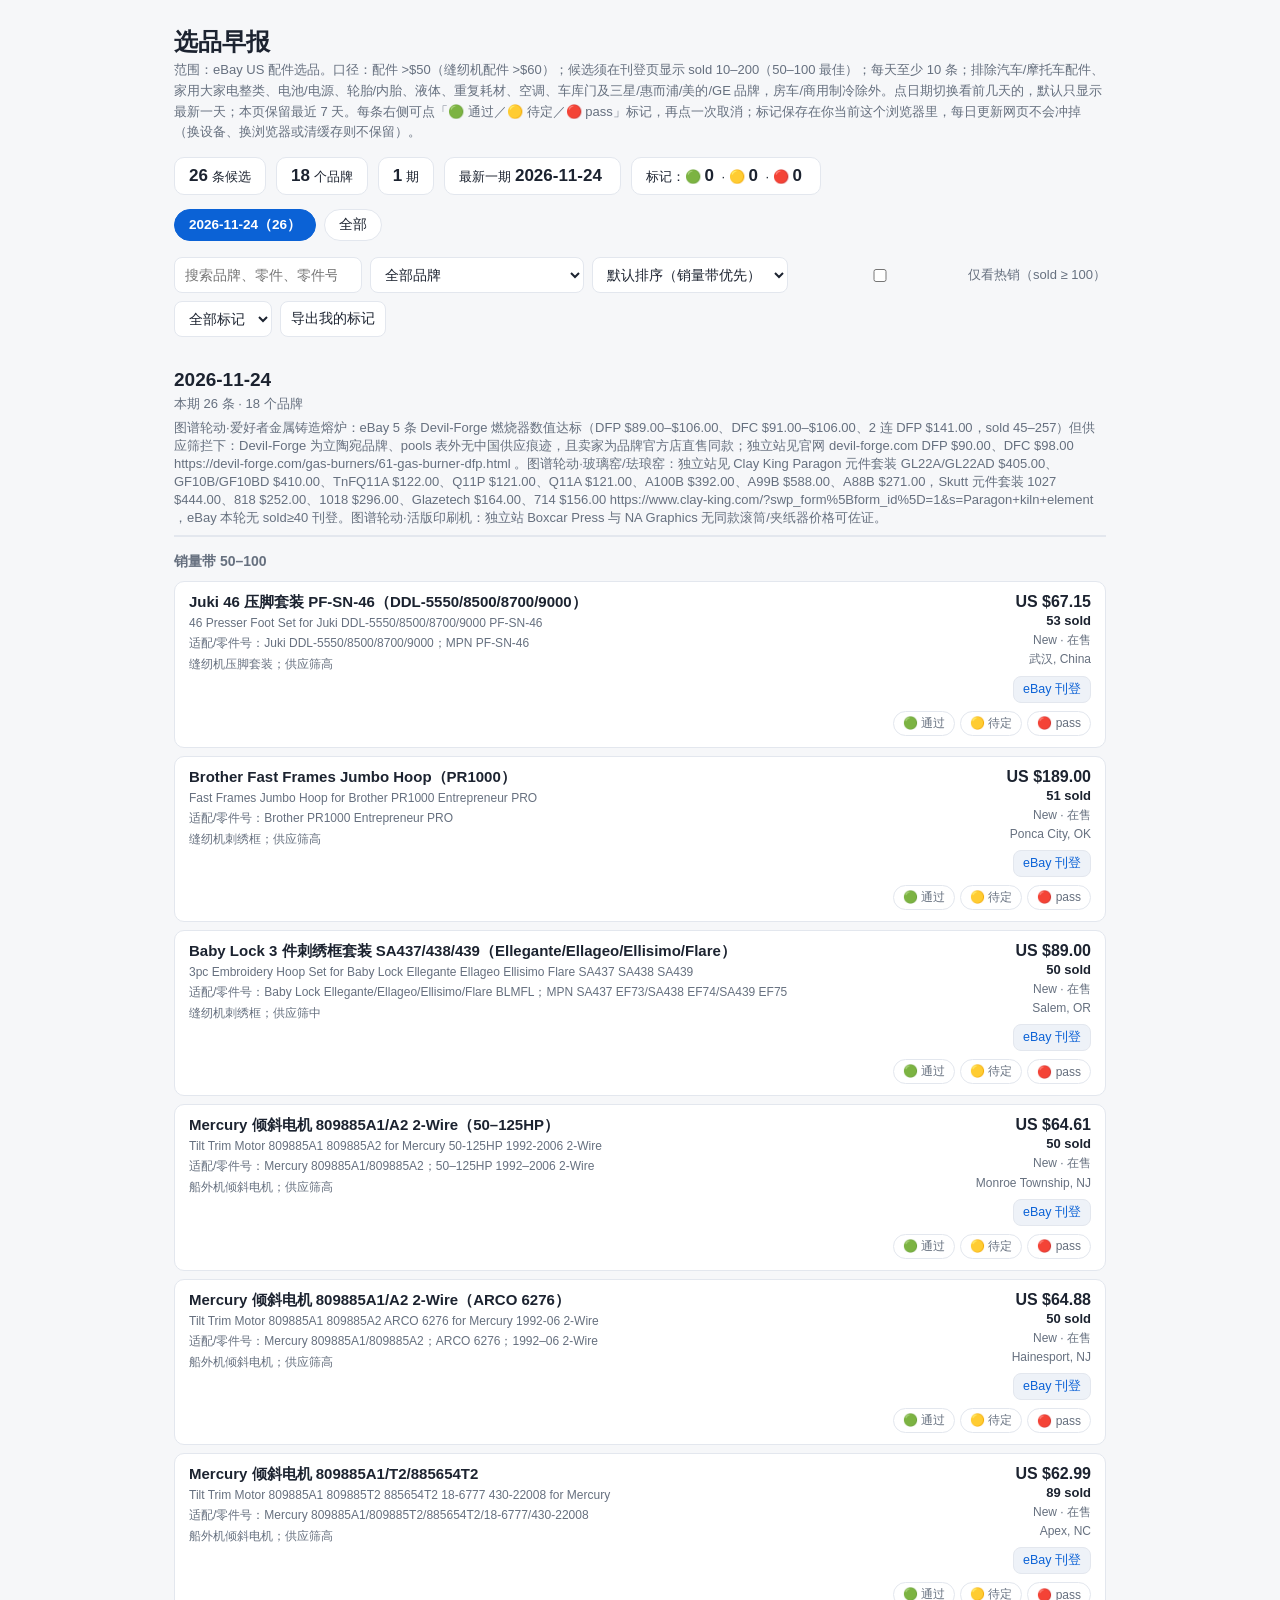
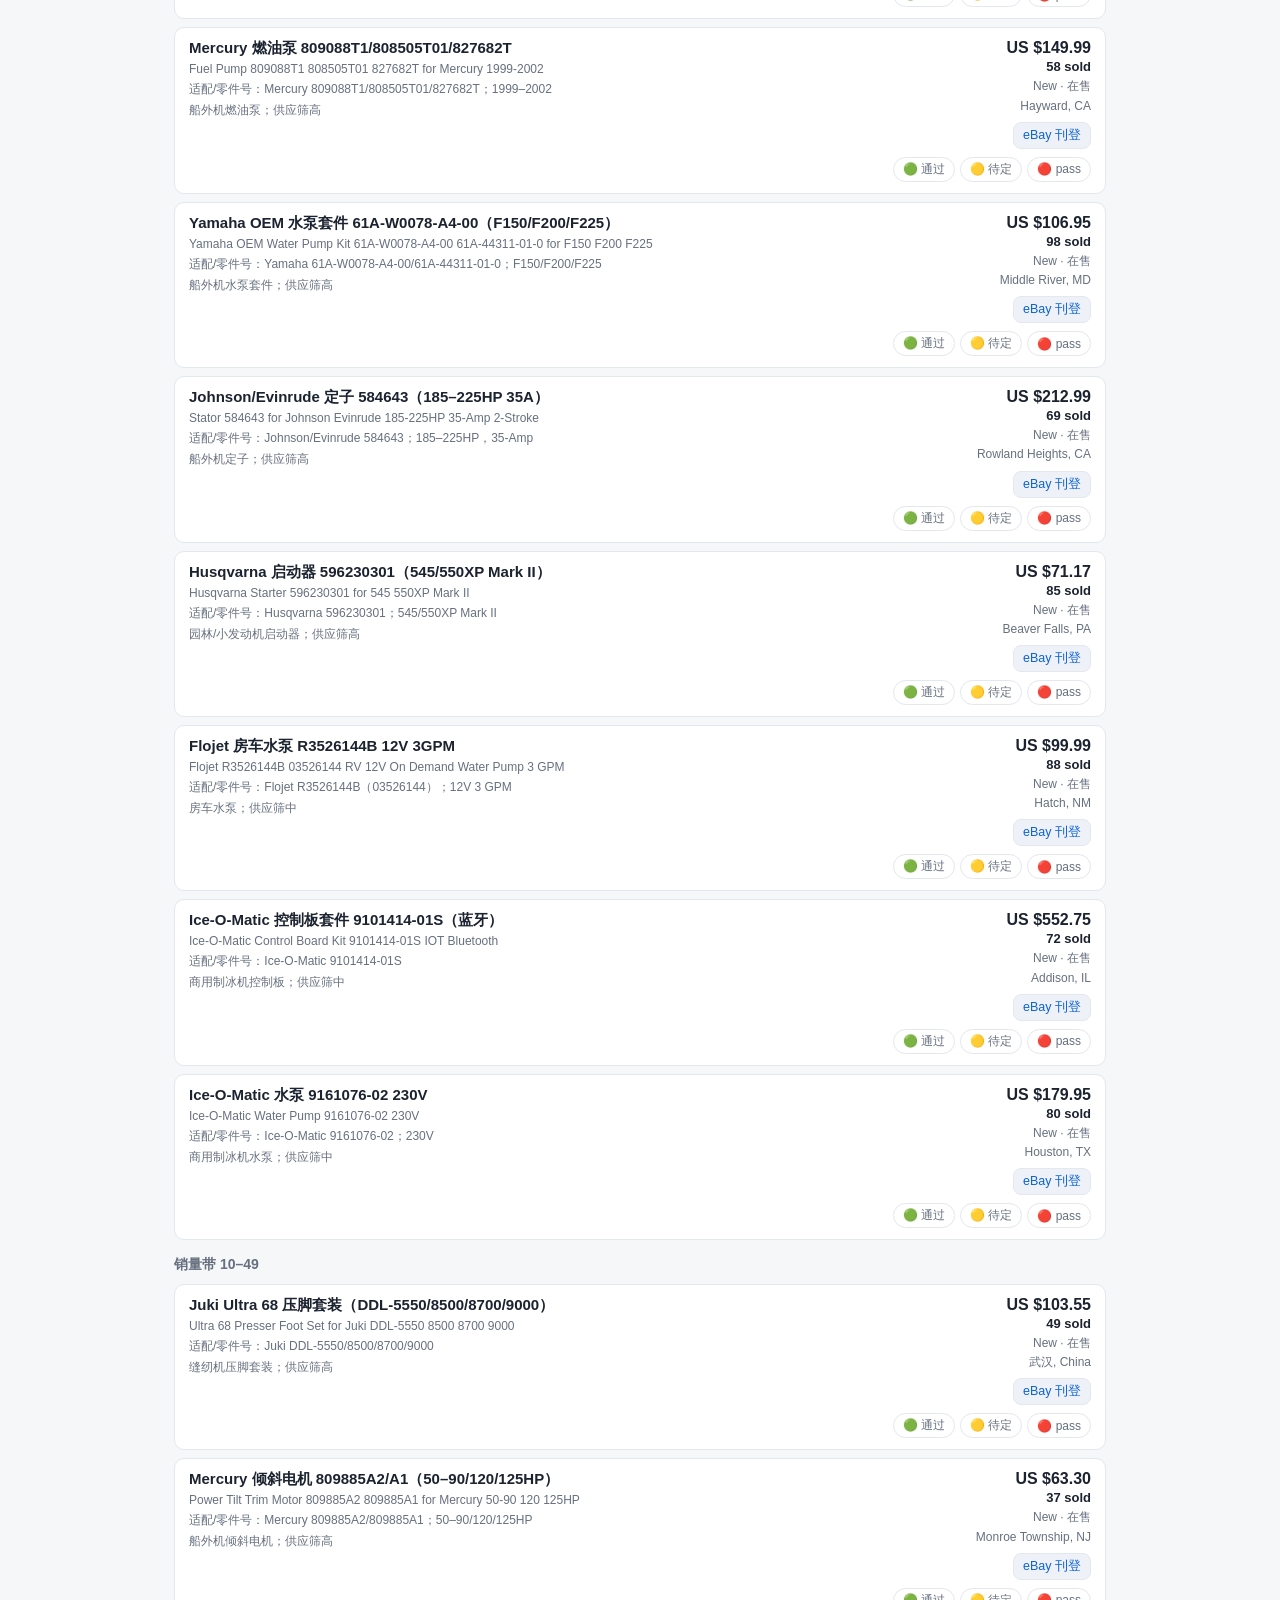
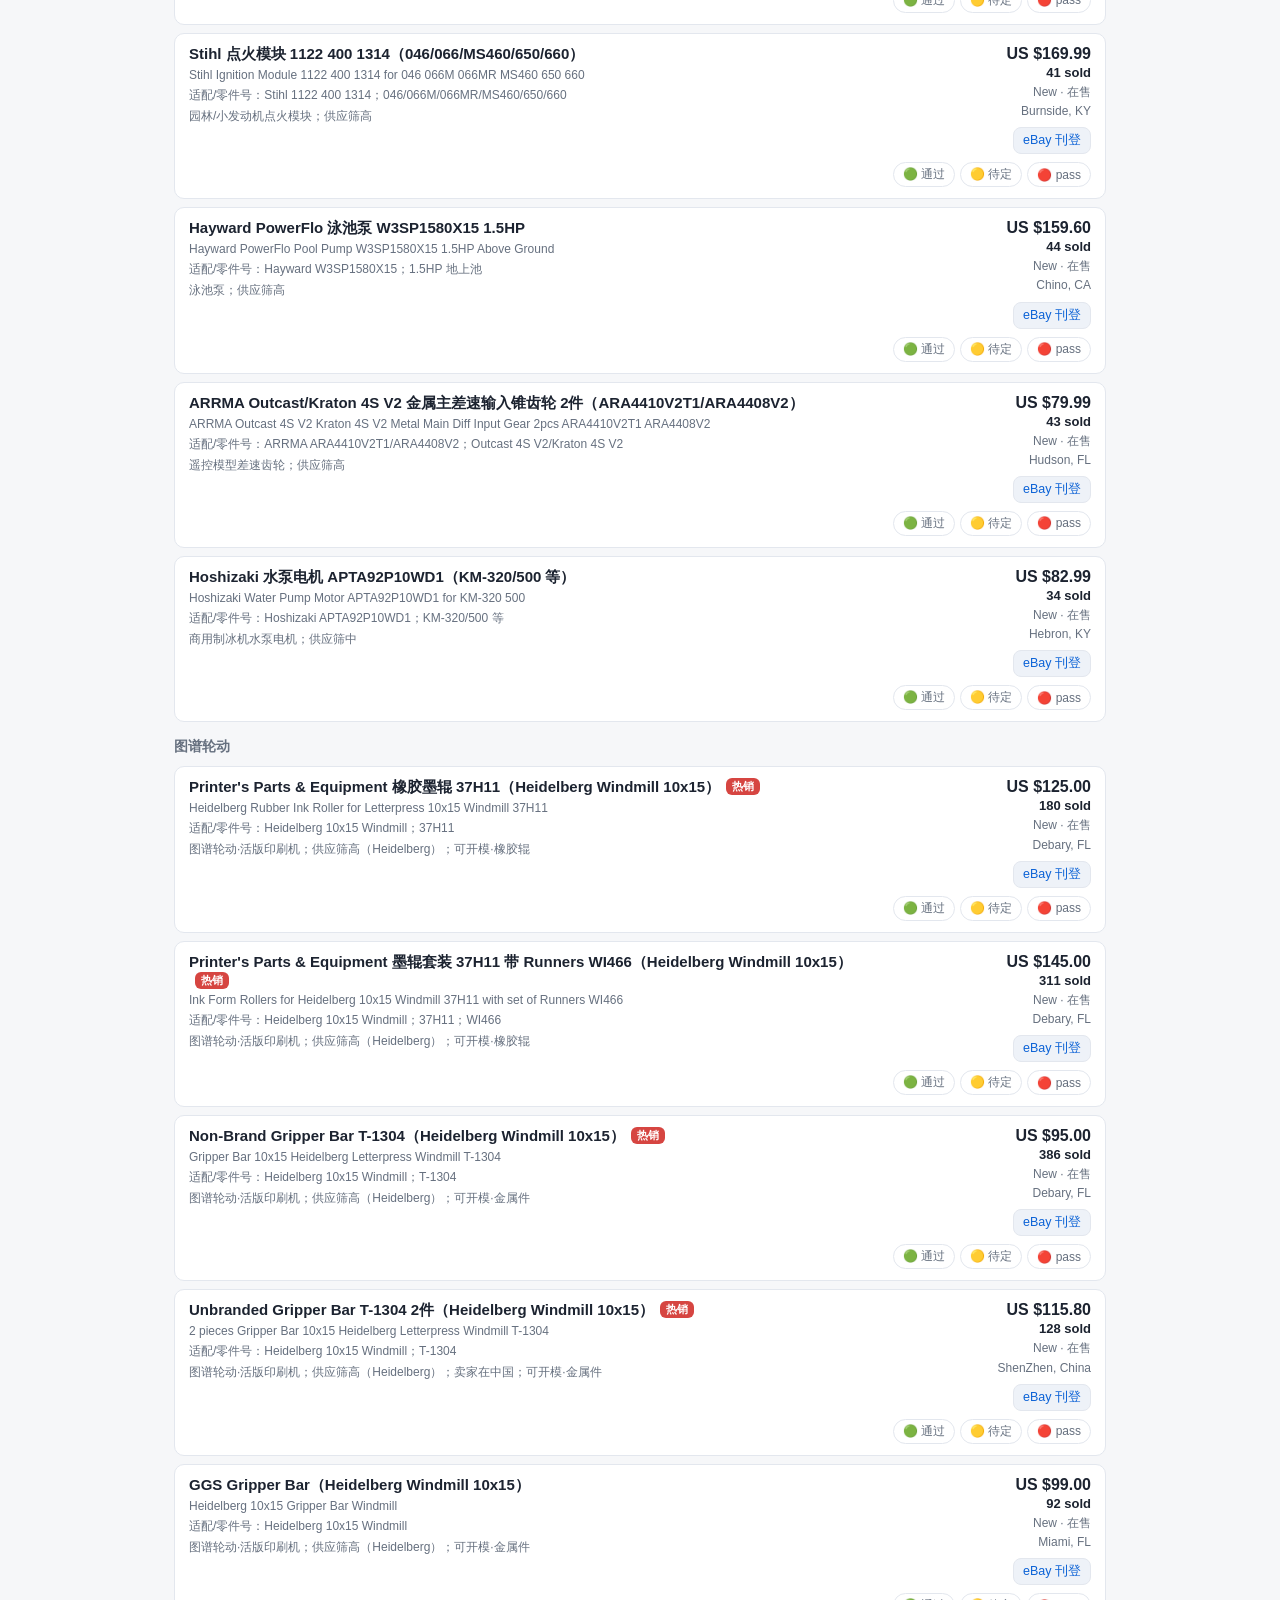
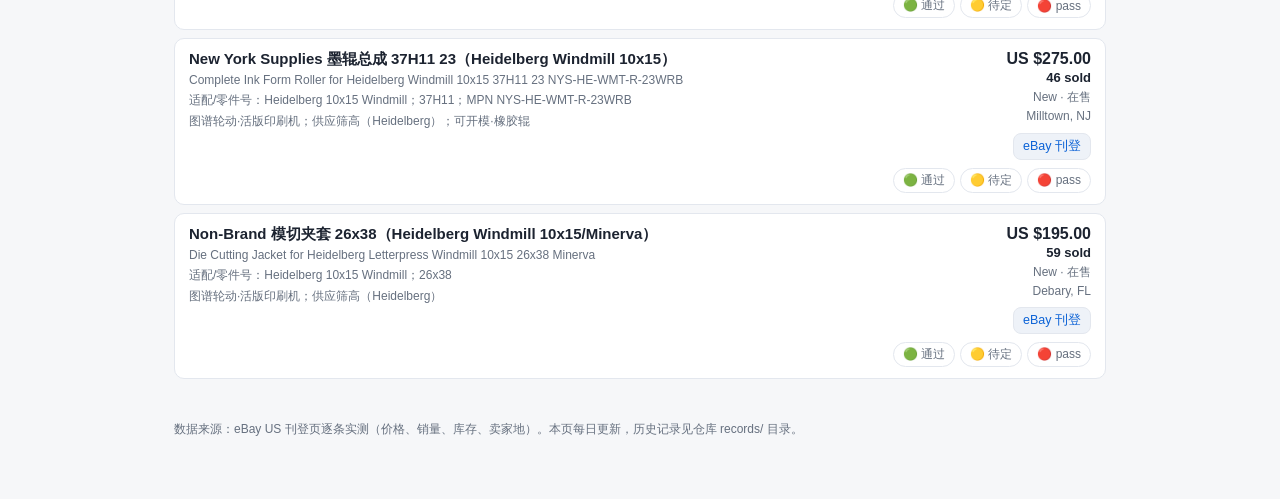
==== commit 91b575f0: "选品早报 2026-11-24：新增 26 条（只留今天一期）" ====
--- a/index.html
+++ b/index.html
@@ -79,7 +79,7 @@
 <footer>数据来源：eBay US 刊登页逐条实测（价格、销量、库存、卖家地）。本页每日更新，历史记录见仓库 records/ 目录。</footer>
 </div>
 <script>
-const DAYS = [{"date": "2026-11-23", "items": [{"avail": "Last one", "b": "Juki", "cond": "New", "fit": "JUKI DNU-1541、Chandler 267、Nakajima 280L/380/380B；MPN B-1830-241-HA0", "grp": "销量带 50–100", "id": "123341145956", "loc": "Los Angeles, CA", "note": "缝纫机旋梭；供应筛高", "p": "旋梭 B-1830-241-HA0（DNU-1541）", "price": "US $79.98", "sold": 72, "t": "ROTARY HOOK #B-1830-241-HA0 fits the JUKI DNU-1541"}, {"avail": "4 available", "b": "Stihl", "cond": "New", "fit": "FS240、FS260、FS310、FS311、FS410、FS411；4147-160-2000", "grp": "销量带 50–100", "id": "185956875990", "loc": "Riverside, CA", "note": "园林/小发动机离合器；供应筛高", "p": "离合器 4147-160-2000（FS240/260/310/410）", "price": "US $69.95", "sold": 79, "t": "STIHL Clutch FS240 FS260 FS310 FS311 FS410 FS411 4147-160-2000 Genuine OEM"}, {"avail": "Last one", "b": "Stihl", "cond": "New", "fit": "MS193T、MS194T、MS201T、MS201TC-M；1137-160-2001", "grp": "销量带 50–100", "id": "185796830539", "loc": "Riverside, CA", "note": "园林/小发动机离合器；供应筛高；仅剩 1 件", "p": "离合器总成 1137-160-2001（MS193T/194T/201T）", "price": "US $64.95", "sold": 57, "t": "STIHL Clutch Assembly MS193T MS194T MS201T MS201TC-M 1137-160-2001 Genuine OEM"}, {"avail": "More than 10 available", "b": "Echo", "cond": "New", "fit": "PB-8010 H/T、PB-9010 H/T；A021004920，WYAB-1", "grp": "销量带 50–100", "id": "306437249290", "loc": "Orem, UT", "note": "园林/小发动机化油器；供应筛高", "p": "化油器 A021004920（PB-8010/9010）", "price": "US $53.99", "sold": 70, "t": "Genuine Echo A021004920 Carburetor WYAB-1 for PB-8010 H/T and PB-9010 H/T Blower"}, {"avail": "More than 10 available", "b": "Mercury", "cond": "New", "fit": "OE 809885A1/A2/T2；Mercury Mariner & Force 90HP 1992–2006", "grp": "销量带 50–100", "id": "271534659154", "loc": "Knoxville, TN", "note": "船外机倾斜电机；供应筛高", "p": "倾斜电机 809885A1/A2（90HP）", "price": "US $69.00", "sold": 58, "t": "Tilt Trim Motor for Mercury Mariner Force 90 90HP 1992-2006"}, {"avail": "More than 10 available", "b": "Suzuki", "cond": "New", "fit": "OE 31100-96311/31100-94400/31100-94402；Suzuki DT20/25/30/35/40 1980–1998", "grp": "销量带 50–100", "id": "280395590784", "loc": "Pacoima, CA", "note": "船外机启动电机；供应筛高", "p": "启动电机 31100-96311（DT20–40）", "price": "US $67.00", "sold": 90, "t": "for Suzuki Outboard Marine 20 25 30 35 40 Starter 1980 1981 1982 1983-1998 New"}, {"avail": "More than 10 available", "b": "Waterway", "cond": "New", "fit": "3721621-1D，Executive 56 Frame", "grp": "销量带 50–100", "id": "157106477600", "loc": "Monroe Township, NJ", "note": "泳池/SPA 泵；供应筛中", "p": "SPA 泵 4HP 3721621-1D", "price": "US $179.00", "sold": 72, "t": "3721621-1D Plastics Executive 56 Frame 4 HP Spa Pump, 230-Volt Swimming Hot Tubs"}, {"avail": "More than 10 available", "b": "Dometic", "cond": "New", "fit": "3850730569，燃烧器喷嘴 2007419217，适配 6/7/8/9 立方英尺冰箱", "grp": "销量带 50–100", "id": "167482397967", "loc": "Pittston, PA", "note": "房车冰箱燃气阀；供应筛中", "p": "房车冰箱燃气阀/燃烧器总成 3850730569", "price": "US $106.09", "sold": 78, "t": "Dometic 3850730569 APPLIANCE COMPONENTS RV"}, {"avail": "More than 10 available", "b": "Manitowoc", "cond": "New", "fit": "MPN IMM7623063x1；Q、J、B Series", "grp": "销量带 50–100", "id": "374345641297", "loc": "Jacksonville, FL", "note": "商用制冰机水泵；供应筛中", "p": "水泵 7623063（IMM）", "price": "US $99.99", "sold": 87, "t": "IMM 7623063 Water Pump 115v for Manitowoc Ice Machine Fits Q, J, & B Series"}, {"avail": "10 available", "b": "Brother", "cond": "New", "fit": "Brother Luminaire XP3、Dream Machine XV8550D、Expedition BX1；MPN SA438", "grp": "销量带 10–49", "id": "283447368859", "loc": "Ponca City, OK", "note": "缝纫机刺绣框；供应筛高", "p": "刺绣框 SA438 4\"x4\"", "price": "US $87.99", "sold": 13, "t": "Brother SA438 Medium Machine Embroidery Hoop 4\"x4\""}, {"avail": "2 available", "b": "Pfaff", "cond": "New", "fit": "PFAFF 545、1245；MPN 91-018340-91/18340", "grp": "销量带 10–49", "id": "122617804104", "loc": "Los Angeles, CA", "note": "缝纫机旋梭；供应筛中", "p": "旋梭总成（长轴）91-018340-91（545/1245）", "price": "US $108.95", "sold": 14, "t": "ROTARY HOOK ASSEMBLY (LONG SHAFT) fits PFAFF 545, 1245 # 91-018340-91 OR # 18340"}, {"avail": "Last one", "b": "Baby Lock", "cond": "New", "fit": "MPN EPCF3，Brother/Baby Lock 多针刺绣机帽框", "grp": "销量带 10–49", "id": "154513004584", "loc": "Muscle Shoals, AL", "note": "缝纫机帽框；供应筛中；仅剩 1 件", "p": "帽框驱动套装 EPCF3（多针刺绣机）", "price": "US $1,209.00", "sold": 47, "t": "Baby Lock Babylock Cap Hat Hoop Frame Driver Set Multi Needle Embroidery Mac New"}, {"avail": "More than 10 available", "b": "Kohler", "cond": "New", "fit": "Courage SV710–SV740（20–27HP V-Twin）；32-853-12-S/08-S/06-S/04-S", "grp": "销量带 10–49", "id": "306938144239", "loc": "Hebron, KY", "note": "园林/小发动机化油器；供应筛高（归属 Kohler）", "p": "化油器 Courage SV710–740 32-853-12-S（售后）", "price": "US $63.99", "sold": 16, "t": "Carburetor for Kohler Courage 20HP 22HP 23HP 24HP 25HP 26HP 27HP V-Twin Engine 710597844139"}, {"avail": "3 available", "b": "Kohler", "cond": "New", "fit": "CH25、CH730、CH740，25/27HP；24-853-34-S/162-S/93-S", "grp": "销量带 10–49", "id": "305639184802", "loc": "Richmond, CA", "note": "园林/小发动机化油器；供应筛高（归属 Kohler）", "p": "化油器 CH25/CH730/740 24-853-34-S（售后）", "price": "US $146.76", "sold": 27, "t": "Carburetor Replacement for Kohler Carb CH25 CH730 740 25HP 27HP 24-853-34-S"}, {"avail": "2 available", "b": "Kohler", "cond": "New", "fit": "CV730、CV740、CV730S、CV740S，25–27HP；24-853-102-S/24853102-S", "grp": "销量带 10–49", "id": "187782002108", "loc": "Hebron, KY", "note": "园林/小发动机化油器；供应筛高（归属 Kohler）", "p": "化油器套件 CV730/740 24-853-102-S（售后）", "price": "US $62.00", "sold": 22, "t": "Carburetor Kit For Kohler CV740 CV730 CV730S CV740S 25HP 26HP 27HP 24-853-102-S"}, {"avail": "8 available", "b": "Honda", "cond": "New", "fit": "GX200；16100-Z0V-921（BE64Y A）", "grp": "销量带 10–49", "id": "287431249843", "loc": "Wilson, NC", "note": "园林/小发动机化油器；供应筛高", "p": "化油器总成 GX200 16100-Z0V-921", "price": "US $51.84", "sold": 27, "t": "Honda OEM GX200 Carburetor Assembly (BE64Y A) 16100-Z0V-921"}, {"avail": "2 available", "b": "Briggs & Stratton", "cond": "New", "fit": "397358，替换 395491/697037/298316/395490", "grp": "销量带 10–49", "id": "286870574621", "loc": "Saint Peters, MO", "note": "园林/小发动机点火线圈；供应筛高", "p": "点火线圈 397358", "price": "US $54.99", "sold": 11, "t": "GENUINE OEM BRIGGS & STRATTON PART # 397358 IGNITION COIL; MAGNETRON REP. POINTS"}, {"avail": "2 available", "b": "Husqvarna", "cond": "New", "fit": "125BT Blower；531009652", "grp": "销量带 10–49", "id": "333843386711", "loc": "Pinckneyville, IL", "note": "园林/小发动机反冲启动器；供应筛高", "p": "反冲启动器 531009652（125BT）", "price": "US $61.54", "sold": 22, "t": "Genuine OEM Husqvarna 531009652 for 125BT Blower Starter Recoil Assembly"}, {"avail": "2 available", "b": "Kawasaki", "cond": "New", "fit": "FH601–FH751V、FX801–FX850V；15004-7029，替换 15004-0760、15004-1008", "grp": "销量带 10–49", "id": "377189985344", "loc": "Phoenix, AZ", "note": "园林/小发动机化油器；供应筛通过（宁德金格等中国厂在供同系兼容化油器）", "p": "化油器 15004-7029（FH601–751V/FX801–850V）", "price": "US $96.99", "sold": 16, "t": "Genuine Carburetor for Kawasaki FH601-FH751V, FX801-FX850V, Bolt-On, 15004-7029"}, {"avail": "10 available", "b": "Hayward", "cond": "New", "fit": "W3T-Cell-15/T-15，15 英尺线缆，40,000 加仑", "grp": "销量带 10–49", "id": "186522182708", "loc": "Monroe Township, NJ", "note": "泳池盐池；供应筛高", "p": "替换盐池 W3T-Cell-15", "price": "US $221.99", "sold": 32, "t": "For Hayward-W3T-Cell-15-Replacement Salt Cell With 15-FT Cable - 40,000 Gallons"}, {"avail": "7 available", "b": "Jacuzzi", "cond": "New", "fit": "6080U0010，Jacuzzi J-200 & J-300 系列", "grp": "销量带 10–49", "id": "305624764640", "loc": "Memphis, TN", "note": "SPA 循环泵；供应筛高（归属 Jacuzzi）", "p": "循环泵 E10 6080U0010（J-200/J-300）", "price": "US $295.32", "sold": 38, "t": "6080U0010 Laing E10 Circulation Pump 3/4\"B 240V for Jacuzzi J-200 & J-300 Series"}, {"avail": "5 available", "b": "LX Lingxiao", "cond": "New", "fit": "6500-907/WTC50M-USA，另适配 6500-913", "grp": "销量带 10–49", "id": "353235994083", "loc": "Tucson, AZ", "note": "SPA 循环泵；供应筛通过（LX 凌霄中国泵厂，WTC50M 中国渠道多家在供）", "p": "循环泵 WTC50M-USA（替 Sundance/Jacuzzi 6500-907）", "price": "US $189.88", "sold": 45, "t": "LX spa circ pump OEM for Sundance Jacuzzi 230V 0.35HP 1.5\"MPT in/outake 6500-907"}, {"avail": "4 available", "b": "Manitowoc", "cond": "New", "fit": "OE 76-2306-3、7623063；A、B、C、E、G、H、J、K、M、P、Q Series", "grp": "销量带 10–49", "id": "157082194852", "loc": "Elk Grove Village, IL", "note": "商用制冰机水泵；供应筛中；同 OE 不同刊登", "p": "水泵 7623063", "price": "US $79.16", "sold": 13, "t": "Water Pump 115V 60Hz 6W for Manitowoc Ice Machine Series A B C E G H J K M P Q"}, {"avail": "More than 10 available", "b": "Mercury", "cond": "New", "fit": "OE 809885A1/809885T2/885654T2；Mercury 50–150HP", "grp": "销量带 101–200", "id": "283253005765", "loc": "Monroe Township, NJ", "note": "船外机倾斜电机；供应筛高；同 OE 不同刊登", "p": "倾斜电机 809885A1（50–150HP）", "price": "US $62.95", "sold": 137, "t": "Tilt Trim Motor For Mercury 809885A1 809885T2 885654T2 18-6777 430-22008 10850"}, {"avail": "More than 10 available", "b": "Mercury", "cond": "New", "fit": "OE 809885A1/A2/T2；Mercury Mariner & Force 60HP 1992–2006", "grp": "销量带 101–200", "id": "271534658532", "loc": "Knoxville, TN", "note": "船外机倾斜电机；供应筛高", "p": "倾斜电机 809885A1/A2（60HP）", "price": "US $69.00", "sold": 125, "t": "Tilt Trim Motor for Mercury Mariner Force 60 60HP 1992-2006"}, {"avail": "More than 10 available", "b": "Yamaha", "cond": "New", "fit": "OE 6H1-43880-02-00；Yamaha 40/50/60/70/90HP", "grp": "销量带 101–200", "id": "290406142318", "loc": "Houston, TX", "note": "船外机倾斜电机；供应筛高", "p": "倾斜电机 6H1-43880-02（40–90HP）", "price": "US $63.00", "sold": 110, "t": "Tilt Trim Motor for Yamaha 40 50 60 70 90 New 6H1-43880-02 / API PT602NM"}, {"avail": "More than 10 available", "b": "Yamaha", "cond": "New", "fit": "OE 62Y-43880-02-00/69W-43880-09-00；Yamaha 40/50TLR 2001–2005、F50/F60/T50/T60", "grp": "销量带 101–200", "id": "293794099902", "loc": "Houston, TX", "note": "船外机倾斜电机；供应筛高", "p": "倾斜电机 62Y-43880-02（40/50/60HP）", "price": "US $65.00", "sold": 170, "t": "Tilt Trim Motor for Yamaha 69W-43880-01-00 62Y-43880-02-00 69W-43880-00-00"}, {"avail": "More than 10 available", "b": "Johnson/Evinrude", "cond": "New", "fit": "OE OMC 385529/389954/585051/586282；Johnson/Evinrude 85–140HP 1973–1997", "grp": "销量带 101–200", "id": "364532117228", "loc": "Hainesport, NJ", "note": "船外机启动电机；供应筛高（归属 Evinrude）", "p": "启动电机 OMC 385529 系（85–140HP）", "price": "US $57.99", "sold": 128, "t": "New Starter For Marine Evinrude Johnson OMC 115/140/100/90/85/135HP 1973-1997"}, {"avail": "More than 10 available", "b": "Mercury", "cond": "New", "fit": "OE 880889T01；Mercury 75/80/90/100/115HP EFI 2005–2006", "grp": "销量带 101–200", "id": "180638077088", "loc": "Ventura, CA", "note": "船外机燃油泵；供应筛高", "p": "VST 燃油泵 880889T01（75–115HP EFI）", "price": "US $96.98", "sold": 117, "t": "Fits 2005-2006 Mercury VST Outboard Fuel Pump 75 80 90 100 115 HP EFI 880889T01"}, {"avail": "31 available", "b": "Kohler", "cond": "New", "fit": "CH750；24853113/24853113-S/24853299-S/24853318-S", "grp": "销量带 101–200", "id": "403791140630", "loc": "Hebron, KY", "note": "园林/小发动机化油器；供应筛高", "p": "化油器 CH750 24853113", "price": "US $68.20", "sold": 124, "t": "Carburetor for Kohler CH750 24853113 24853113-S 24853299-S 24853318-S"}, {"avail": "More than 10 available", "b": "Honda", "cond": "New", "fit": "GX240、GX270；16100-Z1D-W21", "grp": "销量带 101–200", "id": "266482576052", "loc": "Shelbyville, KY", "note": "园林/小发动机化油器；供应筛高", "p": "化油器 GX240/270 16100-Z1D-W21", "price": "US $60.12", "sold": 182, "t": "Genuine Honda 16100-Z1D-W21 Carburetor - Fits GX240, GX270"}, {"avail": "Last one", "b": "Briggs & Stratton", "cond": "New", "fit": "590781，替换 394891", "grp": "销量带 101–200", "id": "281903746630", "loc": "Saint Peters, MO", "note": "园林/小发动机点火线圈；供应筛高；仅剩 1 件", "p": "点火线圈 590781", "price": "US $69.99", "sold": 124, "t": "GENUINE OEM BRIGGS & STRATTON # 590781 ARMATURE MAGNETO 394891 IGNITION COIL"}, {"avail": "More than 10 available", "b": "Lippert", "cond": "New", "fit": "K01285N500/Lippert 130057/Power Gear N-500", "grp": "销量带 101–200", "id": "173731768664", "loc": "Fontana, CA", "note": "房车滑出电机；供应筛中", "p": "滑出电机 K01285N500/130057", "price": "US $439.99", "sold": 132, "t": "KLAUBER Slide Motor K01285N500 Lippert 130057 Power Gear Slide out Motor N-500"}, {"avail": "More than 10 available", "b": "Cobra Racing", "cond": "New", "fit": "Traxxas Slash 4x4/Rustler 4x4/Stampede 4x4；MPN TRA-SLA-4WD-STEEL-Velocity-CVD", "grp": "销量带 101–200", "id": "395856373185", "loc": "Simi Valley, CA", "note": "遥控模型传动轴；供应筛通过（官网：美国设计，中国制造）", "p": "CVD 传动轴（适配 Traxxas Slash 4x4 等）", "price": "US $59.95", "sold": 169, "t": "Constant Velocity driveshafts (CVD) fits Traxxas 4x4 Slash, Rustler, and More!"}, {"avail": "More than 10 available", "b": "Ice-O-Matic", "cond": "New", "fit": "MPN 9161079-03；G5964445；230V", "grp": "销量带 101–200", "id": "161838276206", "loc": "Houston, TX", "note": "商用制冰机水泵；供应筛中", "p": "水泵 9161079-03", "price": "US $164.95", "sold": 191, "t": "New Replacement Water Pump For ICE-O-MATIC Ice Machine 9161079-03 G5964445 230V"}, {"avail": "8 available", "b": "JET", "cond": "New", "fit": "MPN JDP17-036；适配 Jet JDP17", "grp": "图谱轮动", "id": "175416583959", "loc": "Belleville, WI", "note": "图谱轮动·台钻；供应筛中；可开模·橡胶传动带", "p": "传动带（一套两条）JDP17-036（JDP17）", "price": "US $54.00", "sold": 41, "t": "Jet JDP17 Drill Press Drive Belts (JDP17-036)"}, {"avail": "More than 10 available", "b": "KAKA INDUSTRIAL", "cond": "New", "fit": "BS-712N/BS-712R；SKU 188006-14", "grp": "图谱轮动", "id": "335223324723", "loc": "Duluth, GA", "note": "图谱轮动·卧式金属带锯；供应筛通过（整机原产地中国）", "p": "液压进给缸 BS-712N/BS-712R", "price": "US $149.99", "sold": 57, "t": "KAKA INDUSTRIAL Hydraulic Cylinder for Metal Cutting Band Saw BS-712N/BS-712R"}, {"avail": "More than 10 available", "b": "JET", "cond": "New", "fit": "HVBS7MW-66N/JT9-HVBS7MW-66N；适配 JET HVBS-7MW", "grp": "图谱轮动", "id": "225612920535", "loc": "United States", "note": "图谱轮动·卧式金属带锯；供应筛中；可开模·注塑塑料件", "p": "冷却液箱 HVBS7MW-66N（HVBS-7MW）", "price": "US $66.89", "sold": 59, "t": "Jet Hvbs7mw-66N Fluid Reservoir"}, {"avail": "10 available", "b": "Eastwood", "cond": "New", "fit": "MPN 21133；替换 Eastwood 喷砂柜标准触发式喷枪", "grp": "图谱轮动", "id": "375518741658", "loc": "Pottstown, PA", "note": "图谱轮动·喷砂柜；供应筛中", "p": "脚踏喷枪套装 21133（6mm 喷嘴）", "price": "US $123.99", "sold": 55, "t": "Eastwood Blast Cabinet Foot Pedal Blast Gun Tool Operating System Set 6mm nozzle"}, {"b": "Axial", "p": "变速箱金属齿轮组 AX30708（SCX10/AX10/Wraith）", "t": "Axial AX30708 Locked Transmission Complete Metal Gear Set Steel Wraith / SCX10", "id": "362288662661", "price": "US $51.99", "cond": "New", "sold": 51, "avail": "More than 10 available", "loc": "Ramsey, NJ", "fit": "Axial SCX10/AX10/Wraith 1:10；MPN AX30708", "note": "遥控模型车变速箱齿轮组；供应筛高", "grp": "销量带 50–100"}, {"b": "Atwood/Dometic", "p": "房车热水器控制板 93305", "t": "Atwood Dometic 93305 RV Water Heater Control Board LP Gas/Electric", "id": "126556302671", "price": "US $65.00", "cond": "New", "sold": 48, "avail": "2 available", "loc": "White Pigeon, MI", "fit": "Atwood 房车热水器（LP 燃气/电）；OE 93305", "note": "房车热水器控制板；供应筛中", "grp": "销量带 10–49"}, {"b": "Husqvarna Viking", "p": "大型金属绣花框 240×150mm（920-438-096）", "t": "Large Metal Hoop For Husqvarna Viking Designer Embroidery Machine 240x150mm", "id": "372325517300", "price": "US $68.00", "cond": "New", "sold": 47, "avail": "5 available", "loc": "Spring Valley, NY", "fit": "Husqvarna Viking Designer 系列；OE 920-438-096", "note": "缝纫绣花框；Embroidex 替换框非原厂；供应筛中", "grp": "销量带 10–49"}, {"b": "Traxxas", "p": "舵机 2085RL（X-Maxx/XRT/Maxx）", "t": "Traxxas Maxx Ultra-High-Torque Metal Gear Servo TRA2085RL", "id": "156949016268", "price": "US $139.95", "cond": "New", "sold": 29, "avail": "5 available", "loc": "Coshocton, OH", "fit": "Traxxas X-Maxx/XRT/Maxx；MPN 2085RL；650 oz-in", "note": "遥控模型车舵机；供应筛高", "grp": "销量带 10–49"}, {"b": "Traxxas", "p": "TRX-4 SPORT 前后门式桥总成", "t": "Fits Traxxas TRX-4 SPORT Front & Rear Portal Axles & Housings Locked Diff Spool", "id": "387068232186", "price": "US $129.99", "cond": "New", "sold": 28, "avail": "5 available", "loc": "Hudson, FL", "fit": "Traxxas TRX-4 Sport High Trail 82044-4；MPN 8241/8252/8258/8279/8297/8232/8256", "note": "遥控模型车门式桥；新车拆件；供应筛高", "grp": "销量带 10–49"}, {"b": "Stihl", "p": "化油器 ZAMA C1Q-S56（4137-120-0604）", "t": "Stihl Carburetor Zama C1Q-S56 OEM HT FS HL 4137-120-0604 #GM-A7B2", "id": "234820717336", "price": "US $66.95", "cond": "New", "sold": 17, "avail": "3 available", "loc": "Green Castle, MO", "fit": "ZAMA C1Q-S56；Stihl FS75/FS80/FS85、FC75/FC85、HL75、HT70/HT75", "note": "园林化油器；OEM ZAMA；供应筛高", "grp": "销量带 10–49"}, {"b": "Tecumseh", "p": "扫雪机电动启动电机 8Hp", "t": "Snowblower Electric Starter For Tecumseh 8Hp John Deere 828D Troy Bilt 7524 Toro", "id": "133609079678", "price": "US $90.35", "cond": "New", "sold": 15, "avail": "2 available", "loc": "Brooklyn, NY", "fit": "Tecumseh 8Hp（LH/HM/HMSK 70）；John Deere 828D、Troy Bilt 7524、Toro；120V、16 齿", "note": "扫雪机启动电机；OCPTY 替换件；供应筛中", "grp": "销量带 10–49"}, {"b": "True", "p": "压缩机 NT6215Z1（955148）", "t": "True 955148 Embraco NT6215Z1 Refrigeration Compressor 1/2 HP 115v", "id": "134503185566", "price": "US $525.00", "cond": "New", "sold": 15, "avail": "4 available", "loc": "Panama City, FL", "fit": "Embraco NT6215Z1；True 955148；1/2 HP、115V", "note": "商用冰箱压缩机；供应筛中", "grp": "销量带 10–49"}, {"b": "Briggs & Stratton", "p": "化油器总成 594593（Intek 14.5–21HP）", "t": "Carburetor for Briggs & Stratton 594593 591731 794572 796109 14.5-21hp Intek New", "id": "137569788187", "price": "US $52.00", "cond": "New", "sold": 14, "avail": "1 available", "loc": "Edison, NJ", "fit": "Briggs & Stratton Intek 14.5–21HP（31 系列）；OE 594593/591731/794572/796109", "note": "小型发动机化油器；供应筛高；库存仅 1 件；品牌栏 Unbranded、包装显示原厂件", "grp": "销量带 10–49"}, {"b": "Brother", "p": "绣花框 4 件套（PE770/700/780）", "t": "Premium OEM Quality 4pcs Embroidery Hoop Set for Brother PE780 PE700 PE770", "id": "391269188468", "price": "US $62.95", "cond": "New", "sold": 165, "avail": "More than 10 available", "loc": "Orlando, FL", "fit": "Brother PE770/PE700/PE700II/PE-750/PE-780、Innovis 1000/1200/1250D；2×2、4×4、5×7、5×12", "note": "缝纫绣花框；Threadnanny 兼容件非原厂；供应筛高", "grp": "销量带 101–200"}, {"b": "Kohler", "p": "启动电机 M18/M20/MV20（17–20HP）", "t": "Starter for Kohler 17-20 HP M18 / M20 / MV20", "id": "281779419868", "price": "US $57.00", "cond": "New", "sold": 163, "avail": "More than 10 available", "loc": "Pacoima, CA", "fit": "Kohler M18/M20/MV20、K161/K181/KT17/KT19/KT21；OE 5209813S", "note": "园林动力启动电机；Celox 替换件；供应筛高", "grp": "销量带 101–200"}, {"b": "Mercury", "p": "点火线圈 4 件装 339-880615T01", "t": "4-Pack Ignition Coils for Mercury Outboard 75 80 90 100 EFI 115 4-Stroke 4Cyl", "id": "282306421399", "price": "US $82.00", "cond": "New", "sold": 153, "avail": "More than 10 available", "loc": "Pacoima, CA", "fit": "Mercury 75/80/90/100/115 EFI 四冲程；OE 339-880615T01", "note": "船外机点火线圈；Caltric 替换件；供应筛高", "grp": "销量带 101–200"}, {"b": "Traxxas", "p": "Velineon VXL-3s 电机+电调套装（3500kV）", "t": "Fit Traxxas Velineon VXL-3s Brushless Speed Control ESC MOTOR Ultimate Slash Tap", "id": "124264611536", "price": "US $147.99", "cond": "New", "sold": 127, "avail": "4 available", "loc": "Hudson, FL", "fit": "Traxxas Slash/Stampede/Rustler/Bandit 1:10；MPN TRA3351R/3355R", "note": "遥控模型车电机电调套装；新车拆件；供应筛高", "grp": "销量带 101–200"}, {"b": "Hoshizaki", "p": "节水控制板 2A3792-01", "t": "Hoshizaki Control Board--Water 2A3792-01 - Free Shipping + Geniune OEM", "id": "115838602484", "price": "US $421.92", "cond": "New", "sold": 114, "avail": "More than 10 available", "loc": "Addison, IL", "fit": "Hoshizaki 2A3792-01", "note": "商用制冰机控制板；供应筛高", "grp": "销量带 101–200"}, {"b": "Traxxas", "p": "CVD 传动轴 4 件套（X-Maxx）", "t": "4pcs Heavy Duty Driveshafts CVD Stub Axle + Hex for Traxxas X-Maxx", "id": "334450834558", "price": "US $59.53", "cond": "New", "sold": 112, "avail": "More than 10 available", "loc": "Brooklyn, NY", "fit": "Traxxas X-Maxx 1:5/1:6；MPN tra7750x/tra7751x/tra7768", "note": "遥控模型车传动轴；G-Maxx 适配件；供应筛高", "grp": "销量带 101–200"}, {"b": "Arrma", "p": "中央差速器变速箱总成 ARA310938（Kraton 1/5 8s EXB）", "t": "Arrma Kraton 1/5 8s EXB Transmission Center Differential Gearbox & 47T Spur Gear", "id": "144002852642", "price": "US $69.99", "cond": "New", "sold": 108, "avail": "More than 10 available", "loc": "Hudson, FL", "fit": "Arrma Kraton 1/5 8s EXB ARA5208；MPN ARA310938/ARA310930/ARA310921/ARA310922", "note": "遥控模型车中央差速器；供应筛高", "grp": "销量带 101–200"}, {"b": "Hoshizaki", "p": "控制板 2A9093-01", "t": "Hoshizaki Control Board 2A9093-01 - Genuine OEM Replacement Part", "id": "115837670526", "price": "US $290.00", "cond": "New", "sold": 107, "avail": "More than 10 available", "loc": "Addison, IL", "fit": "Hoshizaki 2A9093-01", "note": "商用制冰机控制板；供应筛高", "grp": "销量带 101–200"}, {"b": "BUNN", "p": "控制板 44039.1000（Ultra-2，带 RTC）", "t": "Bunn Ultra-2 Main Control Board FACTORY NEW 44039.1000 38710.1000 - 013", "id": "112503959900", "price": "US $249.00", "cond": "New", "sold": 314, "avail": "2 available", "loc": "Neptune, NJ", "fit": "BUNN Ultra-2；MPN 44039.1000（替换 38710.1000）", "note": "图谱轮动·商用冷冻饮料/思乐冰机；代表件本身达标；供应筛中", "grp": "图谱轮动"}, {"b": "Pitco", "p": "点火控制模块 60108601（24V）", "t": "Pitco 60108601 Replacement 24V Ignition Control Module - Free Shipping!", "id": "196132172000", "price": "US $84.55", "cond": "New", "sold": 93, "avail": "More than 10 available", "loc": "Youngstown, OH", "fit": "Pitco/Anets/MagiKitch'n/Matchless；MPN 60108601", "note": "图谱轮动·商用炸炉；供应筛中", "grp": "图谱轮动"}, {"b": "Pitco", "p": "电磁阀 60148101（24VAC 燃气）", "t": "Pitco 60148101 24VAC Solenoid Valve - OEM - Free Shipping!", "id": "204318174618", "price": "US $139.55", "cond": "New", "sold": 89, "avail": "More than 10 available", "loc": "Youngstown, OH", "fit": "Pitco；MPN 60148101", "note": "图谱轮动·商用炸炉；供应筛中", "grp": "图谱轮动"}, {"b": "Pitco", "p": "固态控制盒总成 B2005301", "t": "Pitco B2005301 Genuine OEM Solid State Control Box Assembly - Free Shipping", "id": "196132171986", "price": "US $485.95", "cond": "New", "sold": 55, "avail": "7 available", "loc": "Youngstown, OH", "fit": "Pitco；MPN B2005301", "note": "图谱轮动·商用炸炉；供应筛中", "grp": "图谱轮动"}, {"b": "Pitco", "p": "高限温控开关 PP10084", "t": "PP10084 High Limit Switch for Pitco All Gas Fryers Safety Thermostat Equipment", "id": "295738244485", "price": "US $63.64", "cond": "New", "sold": 55, "avail": "5 available", "loc": "Walton, KY", "fit": "Pitco VF35、SSHLV184 等；OE PP10084", "note": "图谱轮动·商用炸炉；Vimi-93 兼容替换件；供应筛中", "grp": "图谱轮动"}, {"b": "BUNN", "p": "膜开关 32126.1004（Ultra-2）", "t": "New Bunn 32126.1004 Ultra-2 Membrane Switch", "id": "133575674643", "price": "US $54.95", "cond": "New", "sold": 55, "avail": "More than 10 available", "loc": "Ridgewood, NY", "fit": "BUNN Ultra-2；MPN 32126.1004", "note": "图谱轮动·商用冷冻饮料/思乐冰机；供应筛中", "grp": "图谱轮动"}, {"b": "Pitco", "p": "点火控制模块 60152001-CL（24V）", "t": "Pitco 60152001-CL Ignition Control Module 24V Replacement - Free Shipping", "id": "204579290796", "price": "US $99.88", "cond": "New", "sold": 51, "avail": "More than 10 available", "loc": "Youngstown, OH", "fit": "Pitco；MPN 60152001-CL；24V", "note": "图谱轮动·商用炸炉；代表件本身达标；供应筛中", "grp": "图谱轮动"}, {"b": "Honda", "p": "化油器总成 16100-Z1C-V01（GX390）", "t": "Honda Carburetor Assy 16100-Z1C-V01 GX390", "id": "365784010037", "price": "US $79.95", "cond": "New", "sold": 97, "avail": "78 available", "loc": "Jacksonville, FL", "fit": "Honda GX390；OE 16100-Z1C-V01", "note": "园林化油器；附垫片与火花塞、主体为化油器；供应筛高", "grp": "销量带 50–100"}, {"b": "PROCON", "p": "旋转叶片泵 102A140F11PA 250", "t": "PROCON Rotary Vane Pump 102A140F11PA 250 140 GPH 250 PSI", "id": "315382481995", "price": "US $91.58", "cond": "New", "sold": 95, "avail": "More than 10 available", "loc": "Minooka, IL", "fit": "商用意式咖啡机/碳酸饮料机；102A140F11PA 250，140 GPH/250 PSI", "note": "商用咖啡机旋转叶片泵；表外粗筛通过（Alibaba/Made-in-China 中国厂家产 PROCON 兼容旋转叶片泵，同号 102 系列）", "grp": "销量带 50–100"}, {"b": "Kohler", "p": "启动电机 410-21013（K241/K301/K321/K341）", "t": "Starter for Kohler K241 K301 K321 K341 410-21013 45-098-07", "id": "204596459310", "price": "US $59.99", "cond": "New", "sold": 92, "avail": "More than 10 available", "loc": "Hainesport, NJ", "fit": "Kohler K241/K301/K321/K341；OE 45-098-07、45-098-09", "note": "园林启动电机；Engilence 替换件；供应筛高", "grp": "销量带 50–100"}, {"b": "Traxxas", "p": "铝合金舵机保护摇臂 XMX48M06（X-Maxx/XRT）", "t": "Hot Racing Aluminum Servo Saver Bellcrank XMX48M06 Traxxas X-Maxx XRT", "id": "292846949461", "price": "US $68.88", "cond": "New", "sold": 87, "avail": "4 available", "loc": "Nashua, NH", "fit": "Traxxas X-Maxx、XRT；XMX48M06", "note": "遥控模型车舵机保护摇臂；Hot Racing 升级件；供应筛高（归属 Traxxas）", "grp": "销量带 50–100"}, {"b": "AO Smith/Century", "p": "泳池泵电机 USQ1102 1HP 方形法兰", "t": "AO Smith Century Pool Motor 1 HP Square Flange USQ1102", "id": "232047607641", "price": "US $259.94", "cond": "New", "sold": 86, "avail": "5 available", "loc": "Florida", "fit": "泳池泵 1HP 方形法兰；替换 Sta-Rite Challenger 等；MPN USQ1102", "note": "泳池泵电机；表外粗筛通过（Regal Beloit/Century 业务覆盖美国、墨西哥、中国、欧洲；中国厂家有同型号兼容电机）；不发 CA/NY", "grp": "销量带 50–100"}, {"b": "John Deere", "p": "割草机甲板主轴总成 TCA17517（Z900 系列）", "t": "John Deere Mower Deck Spindle TCA17517 Z900", "id": "235383719305", "price": "US $68.99", "cond": "New", "sold": 84, "avail": "More than 10 available", "loc": "Webberville, MI", "fit": "John Deere Z900 系列 Z910/Z920/Z930/Z950/Z960/Z970；TCA17517", "note": "割草机甲板主轴；供应筛高", "grp": "销量带 50–100"}, {"b": "Shurflo", "p": "房车水泵 Revolution 4008-171-E65 115V", "t": "Shurflo Revolution 4008-171-E65 115V RV Park Model On Demand Water Pump", "id": "392658778409", "price": "US $175.00", "cond": "New", "sold": 80, "avail": "More than 10 available", "loc": "Bradenton, FL", "fit": "RV Park Model 房车；替代 2088-492-444；4008-171-E65，3 GPM 55 PSI 115V", "note": "房车水泵；供应筛高", "grp": "销量带 50–100"}, {"b": "RecPro", "p": "房车热水器控制板 91367（RP-1110）", "t": "Dometic Atwood 91367 Replacement Water Heater Circuit Board RP-1110", "id": "283915328373", "price": "US $99.95", "cond": "New", "sold": 77, "avail": "More than 10 available", "loc": "Elkhart, IN", "fit": "Dometic Atwood 房车热水器 91367；MPN RP-1110", "note": "房车热水器控制板；RecPro 替换件；供应筛中", "grp": "销量带 50–100"}, {"b": "Lippert", "p": "房车滑出舱电机 RP-785615 18:1", "t": "RV Slide Out Motor RP-785615 18:1 Ratio 30 Amp 12V Camper Slide Out", "id": "185331915112", "price": "US $61.52", "cond": "New", "sold": 77, "avail": "More than 10 available", "loc": "Chino, CA", "fit": "房车滑出舱；OE RP-785615；18:1，30 Amp 12V", "note": "房车滑出舱电机；autoooparts 售后件；供应筛中（归属 Lippert）", "grp": "销量带 50–100"}, {"b": "Mercury", "p": "点火线圈 6 件套 T1147B（339-880615T01）", "t": "Mercury Ignition Coil 6 Pack T1147B 339-880615T01 Verado", "id": "256147622617", "price": "US $132.19", "cond": "New", "sold": 69, "avail": "More than 10 available", "loc": "City of Industry, CA", "fit": "Mercury Verado 200/225/250/300/350/400 HP；OE 339-880615T01/880615T01/8M0039809", "note": "船外机点火线圈；供应筛高", "grp": "销量带 50–100"}, {"b": "Balboa", "p": "SPA 加热器总成 M-7 5.5kW（58083）", "t": "M-7 Spa Heater Assembly 5.5 kW Balboa 58083 VEEMASTER", "id": "167321764647", "price": "US $123.29", "cond": "New", "sold": 68, "avail": "2 available", "loc": "Alhambra, CA", "fit": "Balboa M7 VS/Value Series 及 M7 Series SPA；OEM 58083/25-175-1010", "note": "SPA 加热器总成；VEEMASTER 适配件非原厂；供应筛中（归属 Balboa）；库存仅 2 件", "grp": "销量带 50–100"}, {"b": "Spektrum", "p": "电调 Firma Smart 160A SPMXSE2160", "t": "Spektrum Firma Smart 160A Brushless ESC SPMXSE2160 Arrma Kraton 8s", "id": "126145846661", "price": "US $139.99", "cond": "New", "sold": 60, "avail": "More than 10 available", "loc": "Hudson, FL", "fit": "Arrma Kraton 1/5 8s BLX/EXB；SPMXSE2160", "note": "遥控模型车电调；新车拆件；表外粗筛通过（Horizon Hobby FCC 文件：Spektrum 接收器认证代理为苏州 MRT Technology）", "grp": "销量带 50–100"}, {"b": "Juki", "p": "尺子压脚 RUFF-JUKI-OV（TL98/TL-2010Q）", "t": "Ruler Foot RUFF-JUKI-OV Free Motion Quilting Foot Juki TL-2010Q", "id": "390582012636", "price": "US $75.00", "cond": "New", "sold": 59, "avail": "5 available", "loc": "Salem, OR", "fit": "Juki TL98/TL98E/TL98Q/TL2000Qi/TL-2010Q；RUFF-JUKI-OV", "note": "缝纫尺子压脚；Generic 替换件非原厂；供应筛高（归属 Juki）", "grp": "销量带 50–100"}, {"b": "A.O. Smith/Century", "p": "泳池泵电机 ST1152 1.5HP C-face", "t": "A.O. Smith Century ST1152 Full Rated C-Face Round Flange Pool Motor 1.5 HP", "id": "291594859770", "price": "US $354.99", "cond": "New", "sold": 59, "avail": "More than 10 available", "loc": "Multiple Locations", "fit": "地下泳池泵 1.5HP C-face；MPN ST1152，115/208-230V", "note": "泳池泵电机；表外粗筛通过（Regal Beloit/Century 业务覆盖美国、墨西哥、中国、欧洲；中国厂家有同型号兼容电机）", "grp": "销量带 50–100"}, {"b": "Suzuki", "p": "低压燃油泵 15100-96J01（DF150/DF175）", "t": "Suzuki Low Pressure Fuel Pump 15100-96J01 DF150 DF175", "id": "220671825484", "price": "US $205.94", "cond": "New", "sold": 56, "avail": "10 available", "loc": "Largo, FL", "fit": "Suzuki DF150/DF175；15100-96J01/15100-96J0V", "note": "船外机低压燃油泵；供应筛高", "grp": "销量带 50–100"}, {"b": "Lippert", "p": "房车滑出舱电机 117929 含齿轮箱", "t": "RV Slide Out Motor 18:1 117929 with Gearbox Right Angle Driveshaft Lippert", "id": "353995713383", "price": "US $149.95", "cond": "New", "sold": 53, "avail": "10 available", "loc": "Southern Michigan", "fit": "Lippert 117292/133612、Keystone 223613；MPN 117929", "note": "房车滑出舱电机；ProCamp 售后件；供应筛中（归属 Lippert）", "grp": "销量带 50–100"}, {"b": "Shimano", "p": "渔轮手柄旋钮 PRK45（Stella/Twin Power SW）", "t": "UJ PRK45 Knob fits Shimano Stella Twinpower SW Reel", "id": "380682448187", "price": "US $66.00", "cond": "New", "sold": 35, "avail": "5 available", "loc": "Chino, CA", "fit": "08+ Shimano Stella SW 5000–20000、Twin Power SW；PRK45，45mm", "note": "渔轮手柄旋钮；Ultimate Jigging 升级件；表外粗筛通过（Shimano 官网列有昆山渔具厂 SHIMANO (KUNSHAN) FISHING TACKLE CO., LTD.）", "grp": "销量带 10–49"}, {"b": "Daiwa", "p": "渔轮 T 形手柄旋钮 T052D（Saltist/Saltiga）", "t": "UJ T-BAR T052D Handle Knob Daiwa Saltist Saltiga", "id": "182691093112", "price": "US $55.00", "cond": "New", "sold": 22, "avail": "2 available", "loc": "Chino, CA", "fit": "Daiwa Saltist/Saltiga D 轴；T052D", "note": "渔轮 T 形手柄旋钮；Ultimate Jigging 升级件；表外粗筛通过（Daiwa 中低端型号中国工厂生产，BG 等中国产）", "grp": "销量带 10–49"}, {"b": "Traxxas", "p": "舵机 2085XL（Maxx/X-Maxx/XRT）", "t": "Traxxas Maxx High-Torque Metal Gear Servo TRA2085XL", "id": "157078821012", "price": "US $99.95", "cond": "New", "sold": 15, "avail": "4 available", "loc": "Coshocton, OH", "fit": "Maxx（含 Widemaxx）、Maxx Slash 6s、X-Maxx 8s、XRT；TRA2085XL", "note": "遥控模型车舵机；供应筛高", "grp": "销量带 10–49"}, {"b": "Axial", "p": "门式桥总成 AR45（SCX10 III）", "t": "Axial SCX10 III Jeep JLU Wrangler AR45 Portal Axles Front Rear AXI232002", "id": "124268066898", "price": "US $144.99", "cond": "New", "sold": 115, "avail": "5 available", "loc": "Hudson, FL", "fit": "Axial SCX10 III Jeep JLU Wrangler；AXI232002", "note": "遥控模型车门式桥；新车拆件；供应筛高", "grp": "销量带 101–200"}, {"b": "Speed Queen", "p": "商用洗衣机控制板 202392P", "t": "Speed Queen 202392P Alliance Washer Control Board", "id": "203686694367", "price": "US $68.39", "cond": "Used", "sold": 290, "avail": "More than 10 available", "loc": "Washington, DC", "fit": "Speed Queen 商用顶载洗衣机；标题 202392P，Item specifics Model 栏为 201567P、MPN 201567/200197（标题与 specifics 有出入）", "note": "图谱轮动·商用投币洗衣设备：Speed Queen 控制板；二手；表外粗筛通过（Alliance Laundry 2025 年报：全球 6 处工厂含中国 1 处）；独立站佐证 Alliance 官网全新原厂 202392P $1,001.74", "grp": "图谱轮动"}, {"b": "Speed Queen", "p": "商用洗衣机控制板 201567", "t": "Speed Queen Alliance Washer Control Board 201567", "id": "194973518300", "price": "US $56.04", "cond": "Used", "sold": 263, "avail": "More than 10 available", "loc": "Washington, DC", "fit": "Speed Queen Alliance 洗衣机；件号 201567", "note": "图谱轮动·商用投币洗衣设备：Speed Queen 控制板；二手；表外粗筛通过（Alliance Laundry 2025 年报：全球 6 处工厂含中国 1 处）", "grp": "图谱轮动"}, {"b": "Speed Queen", "p": "洗衣机/干衣机变频控制板 800925", "t": "Washer Dryer Inverter Control Board 800925 Speed Queen Huebsch Unimac", "id": "272509439127", "price": "US $83.33", "cond": "Used", "sold": 56, "avail": "4 available", "loc": "La Habra, CA", "fit": "Speed Queen、Huebsch、Unimac、Alliance；替代 800925、800925P、803254、803254P", "note": "图谱轮动·商用投币洗衣设备：变频控制板；二手；表外粗筛通过（Alliance Laundry 2025 年报：全球 6 处工厂含中国 1 处）", "grp": "图谱轮动"}, {"b": "CAT Pumps", "p": "压力清洗泵 66DX40G1I（4000 PSI）", "t": "CAT 66DX40G1I Pressure Washer Pump Plumbed 4000 PSI 4 GPM", "id": "267059984422", "price": "US $723.00", "cond": "New", "sold": 46, "avail": "5 available", "loc": "Morrow, GA", "fit": "CAT 66DX 三柱塞泵；66DX40G1I，4000 PSI 4 GPM", "note": "图谱轮动·自助投币洗车设备：CAT 压力清洗泵；供应筛中；独立站佐证 Kleen-Rite 同号 $681.27", "grp": "图谱轮动"}, {"b": "CAT Pumps", "p": "压力清洗泵 ZWD4040（CAT/General/AR 兼容）", "t": "Comet Pressure Washer Pump ZWD4040 4000 PSI General CAT AR Direct Drive Pump", "id": "283944026398", "price": "US $495.00", "cond": "New", "sold": 278, "avail": "2 available", "loc": "Morrow, GA", "fit": "General/CAT/AR 直驱泵替代；ZWD4040，4000 PSI 4 GPM，1\" 空心轴", "note": "图谱轮动·自助投币洗车设备：Comet 兼容替代泵（非 CAT 原厂）；供应筛中（归属 CAT Pumps）", "grp": "图谱轮动"}, {"b": "John Deere", "p": "割草机甲板主轴总成 AM144377", "t": "John Deere Mower Deck Spindle AM144377", "id": "295475623237", "price": "US $91.99", "cond": "New", "sold": 97, "avail": "9 available", "loc": "Oelwein, IA", "fit": "John Deere LT180/LX280/GX325/GX335/GX345/X300/X320/X500/Z425；AM144377", "note": "园林割草机甲板主轴；供应筛高", "grp": "销量带 50–100"}, {"b": "Briggs & Stratton", "p": "启动电机 407777 系列 16 齿（副厂）", "t": "Starter for Briggs & Stratton 407777 405777 44L777 16 Tooth", "id": "375326608667", "price": "US $53.95", "cond": "New", "sold": 73, "avail": "19 available", "loc": "New York, NY", "fit": "Briggs & Stratton 407777/405777/44L777/441577/441677 系列", "note": "园林启动电机；副厂件；供应筛高", "grp": "销量带 50–100"}, {"b": "Toro / Exmark", "p": "PTO 离合器 116-1620 / 5218-207", "t": "BIGBearing HiTorque PTO Clutch 116-1620 5218-207 Exmark Toro", "id": "116081807610", "price": "US $149.99", "cond": "New", "sold": 91, "avail": "More than 10 available", "loc": "New London, NC", "fit": "Exmark Lazer Z E/S/X、Pioneer S、Vertex S 系列；Toro 配用机型", "note": "割草机 PTO 离合器；供应筛高（Toro 高、Exmark 高）", "grp": "销量带 50–100"}, {"b": "Kenmore", "p": "Super High Shank 行走压脚（158 系列）", "t": "KENMORE Super High Shank Even Feed Walking Foot", "id": "376416908883", "price": "US $79.99", "cond": "New", "sold": 53, "avail": "5 available", "loc": "Athens, GA", "fit": "Kenmore 158 系列（158.17851、158.16412 等）", "note": "缝纫机行走压脚；表外粗筛通过（中国供应商有 Kenmore 158 替换件在售）", "grp": "销量带 50–100"}, {"b": "Suzuki Marine", "p": "燃油泵 15200-98J00 FP-90（DF250/DF300）", "t": "Suzuki Fuel Pump 15200-98J00 FP-90 DF250 DF300", "id": "201029487817", "price": "US $109.00", "cond": "New", "sold": 66, "avail": "More than 10 available", "loc": "Hayward, CA", "fit": "Suzuki DF250AP/SS、DF300 2007–2020；OE 15200-98J00", "note": "船外机燃油泵；供应筛高", "grp": "销量带 50–100"}, {"b": "maXpeedingrods", "p": "12V 3.0GPM 房车水泵 JWQ10M", "t": "maXpeedingrods 12V 3.0GPM RV Water Pump JWQ10M", "id": "116358462286", "price": "US $58.00", "cond": "New", "sold": 39, "avail": "More than 10 available", "loc": "Elk Grove Village, IL", "fit": "替代 Shurflo 4008-101-A65/E65；12V 房车水泵", "note": "房车水泵；中国品牌，国内供应", "grp": "销量带 10–49"}, {"b": "Traxxas", "p": "8576X 后差速器总成（UDR）", "t": "Traxxas 8576X Rear Differential Assembly UDR", "id": "115921842935", "price": "US $79.95", "cond": "New", "sold": 12, "avail": "More than 10 available", "loc": "Martinsville, IN", "fit": "Traxxas UDR Unlimited Desert Racer；8576X", "note": "遥控模型车后差速器总成；供应筛高", "grp": "销量带 10–49"}, {"b": "Traxxas", "p": "8996X 钢制等速传动轴（Maxx WideMaxx）", "t": "Traxxas 8996X Steel CV Driveshaft Maxx WideMaxx", "id": "385447121568", "price": "US $99.95", "cond": "New", "sold": 28, "avail": "5 available", "loc": "Martinsville, IN", "fit": "Traxxas Maxx WideMaxx #8995；8996X", "note": "遥控模型车传动轴；供应筛高", "grp": "销量带 10–49"}, {"b": "ARRMA", "p": "V6 Kraton 6S BLX 前后 GP4 差速器齿轮箱 ARA311199", "t": "ARRMA V6 Kraton 6S BLX Front Rear GP4 Differential Gearbox ARA311199", "id": "146667588627", "price": "US $89.99", "cond": "New", "sold": 38, "avail": "Last one", "loc": "Hudson, FL", "fit": "ARRMA V6 Kraton 6S BLX ARA8608V6 / Notorious 6S BLX ARA8611V6；ARA311199/ARA310980/ARA310979", "note": "遥控模型车差速器齿轮箱；新车拆车件；供应筛高；仅剩 1 件", "grp": "销量带 10–49"}, {"b": "VEEMASTER（适配 Balboa）", "p": "M7 SPA 加热器总成 58117 4.0kW", "t": "VEEMASTER M7 Spa Heater Assembly 58117 4.0kW Balboa", "id": "167483395096", "price": "US $120.58", "cond": "New", "sold": 19, "avail": "2 available", "loc": "Alhambra, CA", "fit": "Balboa VS/EL/TS/GS/BP 系列；58117", "note": "SPA 加热器总成；供应筛中（归属 Balboa Water Group，须备注）；库存仅 2 件", "grp": "销量带 10–49"}, {"b": "ProStar（适配 Hayward）", "p": "泳池清洁器推进套件 HWN16001", "t": "ProStar Pool Cleaner Propulsion Kit HWN16001 Hayward AXV622DPK", "id": "235770836737", "price": "US $184.99", "cond": "New", "sold": 20, "avail": "4 available", "loc": "Phoenix, AZ", "fit": "Hayward Navigator/Pool Vac/Aquabug；替代 AXV622DPK", "note": "泳池清洁器推进套件；供应筛高（归属 Hayward）；产地中国", "grp": "销量带 10–49"}, {"b": "Suzuki Marine", "p": "燃油泵 15200-94L00 FP-1308（25/30HP）", "t": "Suzuki Fuel Pump 15200-94L00 FP-1308 25HP 30HP", "id": "197544781448", "price": "US $159.99", "cond": "New", "sold": 35, "avail": "7 available", "loc": "Hayward, CA", "fit": "Suzuki 25HP/30HP 2021–2024；OE 15200-94L00", "note": "船外机燃油泵；供应筛高；标题 OE 与描述替换号差一位（94L00 vs 94L10）", "grp": "销量带 10–49"}, {"b": "Unbranded（Hoshizaki 代用）", "p": "水泵电机 PA0613", "t": "Hoshizaki Ice Machine Water Pump Motor PA0613", "id": "397849316298", "price": "US $69.99", "cond": "New", "sold": 40, "avail": "9 available", "loc": "Monroe Township, NJ", "fit": "Hoshizaki KM-320/KM-500/KM-630/KM-900/KML-600 等；OE PA0613", "note": "商用制冰机水泵电机；供应筛高（归属 Hoshizaki）；中国原产；同号 PA0613 另一刊登", "grp": "销量带 10–49"}, {"b": "Shurflo", "p": "Revolution 4008-171-A65 115V 水泵", "t": "Shurflo Revolution 4008-171-A65 115V RV Water Pump", "id": "392695077718", "price": "US $179.00", "cond": "New", "sold": 183, "avail": "5 available", "loc": "Bradenton, FL", "fit": "115V 房车/Park Model 用水系统；4008-171-A65", "note": "房车水泵；供应筛高", "grp": "销量带 101–200"}, {"b": "Atwood", "p": "91365 房车热水器控制电路板", "t": "Atwood 91365 RV Water Heater Control Circuit Board", "id": "302986621764", "price": "US $118.90", "cond": "New", "sold": 146, "avail": "More than 10 available", "loc": "Chicago, IL", "fit": "Atwood GCH6A-10E、GC6AA-10E、GC10A-4E、GCH10A-4E；替代 93851", "note": "房车热水器控制板；表外粗筛通过（Atwood 为 Dometic 旗下品牌，归属 Dometic 中，须备注）", "grp": "销量带 101–200"}, {"b": "Atwood", "p": "93305 房车热水器控制电路板", "t": "Atwood 93305 RV Water Heater Control Circuit Board", "id": "183414200949", "price": "US $81.00", "cond": "New", "sold": 174, "avail": "More than 10 available", "loc": "Saint Cloud, FL", "fit": "Atwood G9-EXT、G16-EXT、GC6AA-10E、GC10A-4E 系列；替代 AT93851", "note": "房车热水器控制板；表外粗筛通过（Atwood 为 Dometic 旗下品牌，归属 Dometic 中，须备注）", "grp": "销量带 101–200"}, {"b": "Spektrum / ARRMA", "p": "Firma 150A 电调＋2050kv 电机套装 SPMXSE2150/SPMXSM1700", "t": "Spektrum Firma 150A ESC 2050kv Motor Combo SPMXSE2150 SPMXSM1700 ARRMA", "id": "386756038315", "price": "US $141.98", "cond": "New", "sold": 122, "avail": "More than 10 available", "loc": "Hudson, FL", "fit": "ARRMA Kraton/Notorious/Typhon BLX 1/8 等；SPMXSE2150/SPMXSM1700", "note": "遥控模型车电调电机套装；表外粗筛通过（Spektrum：Horizon Hobby FCC 文件，接收器认证代理为苏州 MRT Technology，中国制造；ARRMA 高）", "grp": "销量带 101–200"}, {"b": "Generic（Bernina 兼容）", "p": "4 件绣花框套装（替代 SA415–SA418）", "t": "4pc Embroidery Hoop Set for Bernina Deco SA415 SA416 SA417 SA418", "id": "390843054838", "price": "US $115.00", "cond": "New", "sold": 126, "avail": "3 available", "loc": "Salem, OR", "fit": "Bernina Deco 500/600/650、Simplicity SE1/SE2/SE3、White 3300；替代 SA415/SA416/SA417/SA418", "note": "缝纫机绣花框套装；供应筛中（归属 Bernina，须备注）", "grp": "销量带 101–200"}, {"b": "PROCON", "p": "旋转叶片泵 111A100F11AA 250", "t": "PROCON 111A100F11AA 250 Rotary Vane Pump Brass", "id": "333849355087", "price": "US $101.99", "cond": "New", "sold": 184, "avail": "More than 10 available", "loc": "United States", "fit": "PROCON 250 系列；111A100F11AA，112 GPH", "note": "商用咖啡机/饮料机旋转叶片泵；表外粗筛通过（Alibaba/Made-in-China 中国厂家产 PROCON 兼容旋转叶片泵，同号 250 系列）", "grp": "销量带 101–200"}, {"b": "ProTeam / Ametek", "p": "背负式吸尘器电机 105162（Super Coach Vac）", "t": "Ametek ProTeam 105162 101719 Super Coach Backpack Vacuum Motor 119347-00", "id": "173469405379", "price": "US $99.99", "cond": "New", "sold": 291, "avail": "More than 10 available", "loc": "Massachusetts", "fit": "ProTeam Super Coach Vac；105162/101719/119347-00", "note": "图谱轮动·商用背负式吸尘器：ProTeam 背负式吸尘器电机；供应筛中；独立站佐证 Janilink 同号电机 $154.05", "grp": "图谱轮动"}, {"b": "ProTeam", "p": "背负式吸尘器电机 836099（Super Coach Pro）", "t": "ProTeam 836099 Motor Fan Super Coach Pro Backpack Vacuum 834036", "id": "175313786773", "price": "US $98.99", "cond": "New", "sold": 52, "avail": "More than 10 available", "loc": "Massachusetts", "fit": "ProTeam Super Coach Pro 6/10、ProVac FS6、Pro6、PRO10；替换 834036", "note": "图谱轮动·商用背负式吸尘器：ProTeam 背负式吸尘器电机；供应筛中；独立站佐证 Janilink 834036/836099 电机 $151.83", "grp": "图谱轮动"}, {"b": "Yamaha Marine", "p": "VST 燃油泵＋调压器 68V-13907-03-00（F115 EFI）", "t": "Yamaha Outboard VST Fuel Pump + Regulator for 2000-2023 F115 EFI 68V-13907-03-00", "id": "196140350398", "price": "US $100.00", "cond": "New", "sold": 67, "avail": "More than 10 available", "loc": "Hayward, CA", "fit": "Yamaha 115HP EFI F115 2000–2023；OE 68V-13907-00-00～05-00；MPN FP-90", "note": "船外机 VST 燃油泵；售后替换件；供应筛高", "grp": "销量带 50–100"}, {"b": "Yamaha Marine", "p": "燃油泵总成 692-24410-00-00（50/70/75/90HP）", "t": "Yamaha 50,70,75,90 HP Outboard Fuel Pump Assembly 692-24410-00-00 Free Shipping", "id": "226136186188", "price": "US $54.99", "cond": "New", "sold": 54, "avail": "More than 10 available", "loc": "Anthony, TX", "fit": "Yamaha 50/70/75/90HP 1995–2005；OE 692-24410-00-00", "note": "船外机燃油泵；供应筛高", "grp": "销量带 50–100"}, {"b": "Ariens", "p": "扫雪机蜗轮轴 53212500（ST624E）", "t": "New Ariens Shaft & Worm Gear 53212500 for Snow Blower Thrower Fits ST624E", "id": "184071146846", "price": "US $112.00", "cond": "New", "sold": 54, "avail": "More than 10 available", "loc": "Orrville, OH", "fit": "Ariens ST624E；OE 53212500", "note": "扫雪机蜗轮轴；供应筛高", "grp": "销量带 50–100"}, {"b": "Bernina", "p": "行走压脚 P60446（旧款 160/1000–1260/1530/1630）", "t": "Even Feed Walking Foot Bernina Old style 160,1000-1260,1530,1630 Series", "id": "221703333912", "price": "US $99.99", "cond": "New", "sold": 70, "avail": "More than 10 available", "loc": "Grover, MO", "fit": "Bernina 旧款 160、1000–1260、1530、1630 系列；MPN P60446", "note": "缝纫机行走压脚；Unbranded 适配件；供应筛中（须备注）", "grp": "销量带 50–100"}, {"b": "Brother", "p": "SA438 绣花框 4x4", "t": "Brother SA438 Embroidery Machine Hoop 4x4 for 4500D 6000D VE2200 and More New", "id": "400712104645", "price": "US $109.99", "cond": "New", "sold": 67, "avail": "2 available", "loc": "Muscle Shoals, AL", "fit": "Brother Innov-ís 2500D/1500D/4000D、Duetta 4500D、Quattro 6000D；MPN SA438", "note": "缝纫机绣花框；原装件；供应筛高；仅剩 2 件", "grp": "销量带 50–100"}, {"b": "Spektrum", "p": "Firma 100A 电调＋6500Kv 电机套装 SPMXSEMC13", "t": "Spektrum RC Firma 100 Amp Brushless Smart ESC / Motor Drag Racing Combo 6500kV", "id": "394572496951", "price": "US $129.99", "cond": "New", "sold": 81, "avail": "10 available", "loc": "Saint Paul, MN", "fit": "1/10 直线竞速/No-Prep 车型；SPMXSEMC13", "note": "遥控模型车电调电机套装；表外粗筛通过（Horizon Hobby FCC，苏州 MRT，中国制造）", "grp": "销量带 50–100"}, {"b": "ARRMA", "p": "Kraton 6S BLX EXB 前后差速器总成 GP4", "t": "Arrma Kraton 6s BLX EXB Front & Rear Differential Diff GP4 Red Aluminum Gearbox", "id": "145703462981", "price": "US $249.99", "cond": "New", "sold": 76, "avail": "Last one", "loc": "Hudson, FL", "fit": "ARRMA Kraton 6S BLX 4x4 Extreme Bash ARA8708V6T1；ARA311186/ARA311199/ARA310983/ARA310980", "note": "遥控模型车差速器总成；新车拆车件；供应筛高；仅剩 1 件", "grp": "销量带 50–100"}, {"b": "Manitowoc", "p": "制冰机水泵 8251139 230V", "t": "New OEM Manitowoc Water Pump Replacemet Ice Maker 8251139 230V", "id": "222171395920", "price": "US $154.95", "cond": "New", "sold": 85, "avail": "More than 10 available", "loc": "Houston, TX", "fit": "Manitowoc 制冰机；OE 8251139；230V", "note": "商用制冰机水泵；供应筛中（须备注）", "grp": "销量带 50–100"}, {"b": "Mercury Marine", "p": "化油器总成 835382T04（8/9.9HP 四冲程）", "t": "Carburettor Carb Assembly For Mercury Mariner 8HP 9.9HP 4-Stroke Outboard", "id": "225591653541", "price": "US $65.83", "cond": "New", "sold": 28, "avail": "10 available", "loc": "Hebron, KY", "fit": "Mercury 8HP/9.9HP 四冲程 2006+；OE 835382T04/T1/T3", "note": "船外机化油器；Unbranded 适配件；供应筛高", "grp": "销量带 10–49"}, {"b": "Briggs & Stratton", "p": "化油器总成 595627/795450 266", "t": "For Briggs & Stratton Part# 595627 795450 266 Carburetor Assembly", "id": "266710104223", "price": "US $58.99", "cond": "New", "sold": 25, "avail": "2 available", "loc": "Dayton, NJ", "fit": "Briggs & Stratton 595627/795450 266；另适 John Deere Nikki 795450 266 V-Twin", "note": "化油器；Unbranded 适配件；供应筛高；仅剩 2 件", "grp": "销量带 10–49"}, {"b": "Kohler", "p": "化油器总成 32-853-68-S（KT715/KT725）", "t": "Part# 32-853-68-S Genuine OEM Kohler Carburetor Assembly KT715 KT725 7000 Series", "id": "187660070046", "price": "US $115.99", "cond": "New", "sold": 25, "avail": "2 available", "loc": "Columbus, OH", "fit": "Kohler 7000 Series KT715/KT725；MPN 32-853-68-S；替换 32-853-44-S", "note": "化油器；Genuine OEM；供应筛高；仅剩 2 件", "grp": "销量带 10–49"}, {"b": "RecPro（替代 Lippert）", "p": "滑出舱电机 18:1 RP-2071", "t": "RV Slide Out Motor 18:1 with Right Angle Gearbox Replaces 117292 133612 223613", "id": "274612670902", "price": "US $229.95", "cond": "New", "sold": 34, "avail": "3 available", "loc": "Elkhart, IN", "fit": "替代 Lippert 117292、133612，Keystone 223613；12V、30A、18:1", "note": "房车滑出舱电机；供应筛中（RecPro 中；归属 Lippert 中）；仅剩 3 件", "grp": "销量带 10–49"}, {"b": "Toro", "p": "PTO 离合器 127-3410 / 5219-171（含 PTO 开关）", "t": "BIGBearing HiTorq 130ftlb (OEM 105) Clutch & PTO Switch Toro 127-3410 5219-171", "id": "125994313854", "price": "US $149.99", "cond": "New", "sold": 39, "avail": "More than 10 available", "loc": "New London, NC", "fit": "Toro OE 127-3410、5219-171", "note": "割草机 PTO 离合器；供应筛高；详情页 39 sold（列表曾显 91，以详情页为准）", "grp": "销量带 10–49"}, {"b": "Janome", "p": "旋转送布压脚套装 3237777（低柄通用）", "t": "Janome Sewing Machine Rotary Even Feed Foot Set New", "id": "151253409990", "price": "US $73.99", "cond": "New", "sold": 11, "avail": "3 available", "loc": "Muscle Shoals, AL", "fit": "Janome 低柄机型；MPN 3237777", "note": "缝纫机压脚套装；供应筛高；低柄通用机型，套装非重建包", "grp": "销量带 10–49"}, {"b": "Creality", "p": "Ender-5 Max 热床板套件 415×435", "t": "Creality Ender-5 Max Hot bed plate kit Heatbed 415×435×3 mm 110/220V", "id": "177122555253", "price": "US $68.99", "cond": "Used", "sold": 33, "avail": "2 available", "loc": "Carrollton, TX", "fit": "Creality Ender-5 Max；415×435×3 mm、110/220V", "note": "3D 打印机热床；中国品牌；供应筛高；Used", "grp": "销量带 10–49"}, {"b": "Kohler", "p": "启动电机 25-098-08 系列（CV724–CV745）", "t": "New Starter for Kohler John Deere Cv724 Cv725 Cv730 Cv740 Cv745 UTV Mowers Twin", "id": "364685342894", "price": "US $52.99", "cond": "New", "sold": 147, "avail": "More than 10 available", "loc": "Hainesport, NJ", "fit": "Kohler CV724/CV725/CV730/CV740/CV745，John Deere G100/G110/L130；OE 25-098-08 系列", "note": "启动电机；供应筛高", "grp": "销量带 101–200"}, {"b": "JDMSPEED（适配 Hayward）", "p": "泳池泵电机 UST1152 1.5HP", "t": "Swimming Pool Pump Motor UST1152 Fits Smith Century Hayward 1.5 HP, 115/230V", "id": "285616266745", "price": "US $139.99", "cond": "New", "sold": 135, "avail": "More than 10 available", "loc": "Ontario, CA", "fit": "UST1152，1.5HP、3450 RPM；适配 Hayward Super Pump/Maxflo/Super II、Pentair、Sta-Rite", "note": "泳池泵电机；供应筛高（归属 Hayward）", "grp": "销量带 101–200"}, {"b": "Exact Replacement Part（适配 Pentair）", "p": "加热器控制板套件 42002-0007S", "t": "42002-0007S Control Board Kit W/ Switch Pad For Pentair MasterTemp NA/LP 461105", "id": "166222814747", "price": "US $139.95", "cond": "New", "sold": 194, "avail": "More than 10 available", "loc": "Houston, TX", "fit": "Pentair MasterTemp/Max-E-Therm NA/LP；MPN 42002-0007S、461105", "note": "泳池加热器控制板套件；供应筛高（归属 Pentair）", "grp": "销量带 101–200"}, {"b": "Hobart", "p": "锯轮滑轮 ML-109653-0000Z（5700/5701/5801/6801）", "t": "Hobart Saw Wheel Pulley For Models 5700, 5701, 5801 Replaces ML-109653-0000Z", "id": "256510333607", "price": "US $330.00", "cond": "New", "sold": 105, "avail": "More than 10 available", "loc": "Lancaster, CA", "fit": "Hobart 5700、5701、5801、6801；OE ML-109653-0000Z、109653、439888", "note": "图谱轮动·肉铺锯骨带锯机：Hobart 锯轮滑轮；供应筛高；独立站佐证 WebstaurantStore 同号 OEM $1,014.55；可开模·产地待核", "grp": "图谱轮动"}, {"b": "Hobart", "p": "下锯轮轴 00-292278", "t": "Shaft for Lower Wheels fitting Hobart Saws 5700, 5701, 5801, 6614, 6801. Replaces 00-292278", "id": "264647216500", "price": "US $85.00", "cond": "New", "sold": 61, "avail": "More than 10 available", "loc": "Lancaster, CA", "fit": "Hobart 5700、5701、5801、6614、6801；OE 00-292278", "note": "图谱轮动·肉铺锯骨带锯机：Hobart 下锯轮轴；供应筛高；可开模·产地待核", "grp": "图谱轮动"}, {"b": "Hobart", "p": "锯条张紧总成 00-873500", "t": "Tension Assembly unit with Black ABS Handle fits Hobart Saw 5700 5701 5801 6614 6801", "id": "254523002118", "price": "US $285.00", "cond": "New", "sold": 67, "avail": "More than 10 available", "loc": "Lancaster, CA", "fit": "Hobart 5700、5701、5801、6614、6801；OE 00-873500", "note": "图谱轮动·肉铺锯骨带锯机：Hobart 锯条张紧总成；供应筛高；可开模·产地待核", "grp": "图谱轮动"}, {"b": "Hobart", "p": "下导向支架总成 00-291672-00001", "t": "Holder and Guide Assembly fitting Hobart Saws 5700, 5801, 6614, 6801. Replaces 00-291672-00001", "id": "266810331550", "price": "US $140.00", "cond": "New", "sold": 72, "avail": "More than 10 available", "loc": "Lancaster, CA", "fit": "Hobart 5700、5701、5801、6614、6801；MPN 00-291672-00001、291652", "note": "图谱轮动·肉铺锯骨带锯机：Hobart 下导向支架总成；供应筛高；可开模·产地待核", "grp": "图谱轮动"}, {"b": "Bernina", "p": "三底板行走压脚 P60446D（旧款 1015–1260）", "t": "3 SOLE WALKING FOOT BERNINA OLD STYLE 1015,1020,1030,1080,1090,1120,1130,1260", "id": "232000572435", "price": "US $69.00", "cond": "New", "sold": 57, "avail": "2 available", "loc": "Salem, OR", "fit": "Bernina 旧款 160、1000–1015、1020、1030、1080、1090、1120、1130、1230、1260、1530、1630 系列；MPN P60446D", "note": "缝纫机行走压脚；供应筛中（须备注）；Made in Taiwan；仅剩 2 件", "grp": "销量带 50–100"}, {"b": "Brother", "p": "特大绣花框 14\"x14\" PRPJF360（PR1000/PR1050X）", "t": "Jumbo Embroidery Hoop 14\"x14\" 360x360mm Brother PR1000,PR1000E,PR1050X,PR1055", "id": "391107786078", "price": "US $90.00", "cond": "New", "sold": 55, "avail": "4 available", "loc": "Salem, OR", "fit": "Brother PR1000、PR1000E、PR1050X、PR1055、PR1055X、PR670E，Babylock BMV10/BND9/BND10 系列；OE PRPJF360", "note": "缝纫机绣花框；Sew Tech 兼容件；供应筛高；中国制造", "grp": "销量带 50–100"}, {"b": "Honda", "p": "GX240 化油器总成 16100-Z8S-912", "t": "NEW Genuine HONDA Carburetor Assembly GX240 16100-Z8S-912 OEM", "id": "267266929982", "price": "US $81.99", "cond": "New", "sold": 52, "avail": "3 available", "loc": "East Hanover, NJ", "fit": "Honda GX240U2、GX240UT2；OE 16100-Z8S-912", "note": "化油器；Genuine OEM；供应筛高；仅剩 3 件", "grp": "销量带 50–100"}, {"b": "Stihl", "p": "点火线圈 0000-400-1300（026/028/034/036/044/260/290/310）", "t": "Stihl OEM Ignition Coil 290 310 026 028 044 036 034 260 0000-400-1300", "id": "267174044309", "price": "US $110.99", "cond": "New", "sold": 74, "avail": "3 available", "loc": "East Hanover, NJ", "fit": "Stihl MS260/MS290/MS310 等 026、028、034、036、044、260、290、310；OE 0000-400-1300", "note": "链锯点火线圈；OEM；供应筛高；仅剩 3 件", "grp": "销量带 50–100"}, {"b": "Brother", "p": "SA441 绣花框 10x6", "t": "Brother SA441 Embroidery Machine Hoop 10x6 for 4500D 6000D 2800D and More New", "id": "161310475792", "price": "US $119.99", "cond": "New", "sold": 15, "avail": "Last one", "loc": "Muscle Shoals, AL", "fit": "Brother Innov-is 1500D/2500D/2800D/4000D/4500D/6000D/6700D/6750D、ULT 2002D/2003D/2001N、Quattro 6000D；MPN SA441", "note": "缝纫机绣花框；原装件；供应筛高；仅剩 1 件", "grp": "销量带 10–49"}, {"b": "Juki", "p": "工业机旋梭 B1830-563-0A0（LU-563/1508/1510）", "t": "Rotary Hook For Juki LU-563, LU-1508, LU-1510 Industrial Sewing Machine", "id": "403298247606", "price": "US $67.50", "cond": "New", "sold": 10, "avail": "More than 10 available", "loc": "Hawthorne, NJ", "fit": "Juki LU-563、LU-1508、LU-1510、LU-1510N、LU-1560、LU-1560N，另适 Consew 339RB 系列；MPN B1830-563-0A0", "note": "缝纫机工业旋梭；Desheng 替换件；供应筛高；中国制造", "grp": "销量带 10–49"}, {"b": "Fuel Pump Factory（适配 Suzuki）", "p": "VST 燃油泵＋调压器 15600-92J00（DF100/115/140）", "t": "SUZUKI VST Fuel Pump +Regulator 11-19 DF100 DF115 DF140 HP 15600-92J00 UC-T35", "id": "204580525389", "price": "US $99.98", "cond": "New", "sold": 18, "avail": "More than 10 available", "loc": "Hayward, CA", "fit": "Suzuki DF100/DF115/DF140 2011–2019；OE 15600-92J00，互换 15200-92J00/15200-88L00/15600-92J01；MPN FP-3601", "note": "船外机 VST 燃油泵；供应筛高（归属 Suzuki Marine）", "grp": "销量带 10–49"}, {"b": "Frymaster", "p": "炸炉温度探头 826-1526", "t": "FRYMASTER PROBE - 826-1526", "id": "184122637637", "price": "US $100.00", "cond": "New", "sold": 38, "avail": "4 available", "loc": "Brooklyn, NY", "fit": "Frymaster BIMH14、BIPH、BIPH14、FPH117、FPH155、FPH17；MPN 826-1526", "note": "商用炸炉温度探头；供应筛中（须备注）；仅剩 4 件", "grp": "销量带 10–49"}, {"b": "LIPPERT（LCI）", "p": "Hall Effect 电动支腿电机 343758（Ground Control 3.0）", "t": "LCI Lippert Hall Effect Jack Motor 343758 For Ground Control 3.0 System RV", "id": "235048907069", "price": "US $199.95", "cond": "Used", "sold": 24, "avail": "5 available", "loc": "Michigan", "fit": "Lippert Ground Control 3.0 系统；MPN 343758；不适 2018 年前非霍尔效应版本", "note": "房车电动支腿电机；供应筛中（归属 Lippert 中，须备注）；Used；仅剩 5 件", "grp": "销量带 10–49"}, {"b": "Briggs & Stratton", "p": "化油器总成 799871（替代 790845）", "t": "GENUINE OEM BRIGGS & STRATTON PART # 799871 CARBURETOR; REPLACES 790845", "id": "281926750088", "price": "US $59.99", "cond": "New", "sold": 179, "avail": "Last one", "loc": "Saint Peters, MO", "fit": "Briggs & Stratton 799871，替代 790845；具体适配机型按发动机型号核对", "note": "化油器；Genuine OEM；供应筛高；仅剩 1 件；复核时 eBay SORRY 未能二次复核，以首次详情页读取为准", "grp": "销量带 101–200"}, {"avail": "10 available", "b": "Johnson/Evinrude", "cond": "New", "fit": "Evinrude Johnson 70HP、75HP，E70TL，1980–1999；OE 5718N、386657、585050、585197、586281", "grp": "销量带 50–100", "id": "264296388746", "loc": "Ontario, CA", "note": "船外机启动电机；供应筛高", "p": "启动电机 70/75HP（E70TL，1980–1999）", "price": "US $59.44", "sold": 51, "t": "Starter For Evinrude Johnson Outboard Marine 70HP 75HP E70TL 1980-1999 38665"}, {"avail": "More than 10 available", "b": "Mercury", "cond": "New", "fit": "Mercury 175/200/250/275/300HP；OE 87828、430-22005、10822M、18-6722、17649A1", "grp": "销量带 50–100", "id": "136381143091", "loc": "Circle Pines, MN", "note": "船外机倾斜电机；供应筛高", "p": "倾斜/升降电机 87828（175–300HP）", "price": "US $89.65", "sold": 65, "t": "Tilt Trim Motor For Mercury Mariner Mercruiser 87828 430-22005 10822M 18-6722"}, {"avail": "2 available", "b": "Briggs & Stratton", "cond": "New", "fit": "MPN 799868；替换 498170、497586、498254、497314、497347、698444、498255、498966", "grp": "销量带 50–100", "id": "286909478902", "loc": "Saint Peters, MO", "note": "化油器；Genuine OEM；供应筛高；仅剩 2 件", "p": "化油器总成 799868（OEM）", "price": "US $64.99", "sold": 95, "t": "NEW GENUINE OEM BRIGGS & STRATTON PART # 799868 CARBURETOR;REP. 498170, 497586"}, {"avail": "4 available", "b": "Babylock/Brother（兼容件）", "cond": "New", "fit": "Babylock Ellure、Emore、ESE、ESE2 及 Brother Innovis/PE/PC 系列；对应 SA442（EF82）、SA443（EF83）、SA444（EF84）、SA445（EF85）", "grp": "销量带 50–100", "id": "321456551303", "loc": "Salem, OR", "note": "缝纫机绣花框；Generic 兼容件（非 Babylock 原厂）；供应筛高（归属 Brother 兼容）；可开模·金属框+塑料件", "p": "4 件套绣花框（SA442–445 替代）", "price": "US $95.50", "sold": 52, "t": "4pc Embroidery Hoop Set for Babylock Embroidery Machines Ellure, Emore, ESE,ESE2"}, {"avail": "5 available", "b": "Pentair", "cond": "New", "fit": "Pentair Whisperflo、IntelliFlo、SuperFlo、MaxFlo；OE 355012S、071315S；1.5HP、230V、56Y", "grp": "销量带 50–100", "id": "800233704785", "loc": "Chino, CA", "note": "泳池泵电机；供应筛高（归属 Pentair）", "p": "Whisperflo 1.5HP 230V 泵电机 355012S", "price": "US $172.00", "sold": 56, "t": "Pool Pump Motor 1.5HP 230V Single-Speed For Pentair Whisperflo 355012S 071315S"}, {"avail": "More than 10 available", "b": "Century（适配 Pentair）", "cond": "New", "fit": "Pentair Sta-Rite WhisperFlo；MPN B2855；2HP、115/230V", "grp": "销量带 50–100", "id": "285824706788", "loc": "Monroe Township, NJ", "note": "泳池泵电机；供应筛表外粗筛通过（阿里巴巴中国厂在售 Century 同系列替换电机）", "p": "2HP 泵电机 B2855", "price": "US $129.70", "sold": 53, "t": "2 HP Pool Pump Motor For Century B2855 Swimming Pool 115/230V Single Speed Motor"}, {"avail": "2 available", "b": "Tohatsu", "cond": "New", "fit": "Nissan/Tohatsu TLDI 06、10-14；OE 3T5043020M；Walbro/TI 255LPH", "grp": "销量带 10–49", "id": "382549795885", "loc": "Ventura, CA", "note": "船外机燃油泵；供应筛高（归属 Tohatsu）；仅剩 2 件", "p": "EFI 燃油泵 3T5043020M（Walbro/TI，TLDI）", "price": "US $109.98", "sold": 43, "t": "GENUINE WALBRO/TI 255LPH Fuel Pump for Nissan Tohatsu TLDI 06, 10-14 #3T5043020M"}, {"avail": "4 available", "b": "ACmango（适配 Kohler）", "cond": "New", "fit": "Kohler CH25、CH730、CH740，25/27HP", "grp": "销量带 10–49", "id": "405374909113", "loc": "Phoenix, AZ", "note": "化油器；副厂适配件；供应筛高（归属 Kohler）；OE 号标题截断未完整列出", "p": "化油器总成 CH25/CH730/740", "price": "US $61.72", "sold": 28, "t": "Carburetor For Kohler Carb CH25 CH730 740 25HP 27HP. Replaces Part Numbers 24..."}, {"avail": "2 available", "b": "Stihl", "cond": "Open box", "fit": "Stihl MS271/MS291", "grp": "销量带 10–49", "id": "326915710469", "loc": "Faribault, MN", "note": "链锯油泵；供应筛高；Open box；OE 号详情页未标明（MPN N/A），按标题机型核对；另收 $7.99 运费；仅剩 2 件", "p": "油泵＋蜗轮＋油管总成 MS271/MS291", "price": "US $59.99", "sold": 22, "t": "GENUINE STIHL MS271 MS291 CHAINSAW OIL PUMP & WORM GEAR W/ HOSE - NEW TAKE OFF"}, {"avail": "5 available", "b": "Traxxas", "cond": "New", "fit": "Traxxas Hoss 4X4 VXL；MPN 6780A", "grp": "销量带 10–49", "id": "363795601098", "loc": "Ramsey, NJ", "note": "遥控模型中央差速器；供应筛高", "p": "中央差速器总成 6780A（Hoss 4X4 VXL）", "price": "US $60.00", "sold": 32, "t": "Traxxas 6780A Complete Center Differential : Hoss 4X4 VXL"}, {"avail": "8 available", "b": "ARRMA", "cond": "New", "fit": "Arrma Typhon/Kraton；MPN AR220029", "grp": "销量带 10–49", "id": "361713028639", "loc": "Ramsey, NJ", "note": "遥控模型中央差速器；供应筛高", "p": "中央差速器套装 50T AR220029", "price": "US $51.99", "sold": 32, "t": "ARRMA AR220029 Differential Set Center 50T Typhon / Kraton"}, {"avail": "7 available", "b": "InSinkErator", "cond": "New", "fit": "InSinkErator 商用处理器；MPN 11005；外径 7-5/8\"，内径 6\"", "grp": "销量带 10–49", "id": "267286298498", "loc": "Basehor, KS", "note": "垃圾处理器防溅罩；供应筛高；可开模·橡胶件", "p": "商用处理器防溅罩挡板 11005", "price": "US $84.99", "sold": 14, "t": "NEW InSinkErator 11005 Commercial Disposer Splash Guard Baffle 7-5/8” OD"}, {"avail": "5 available", "b": "Unbranded（适配 Pentair）", "cond": "New", "fit": "Pentair WhisperFlo 1.5HP；OE 075454、357149、WFE-6", "grp": "销量带 10–49", "id": "155655626398", "loc": "Phoenix, AZ", "note": "泳池泵湿端套件（不含电机）；供应筛高（归属 Pentair）；图片文字与标题 OE 表述有差异（075452/075454），以标题 OE 为准", "p": "WhisperFlo 1.5HP 湿端套件 075454", "price": "US $259.99", "sold": 35, "t": "Pentair 075454 WhisperFlo 1.5 HP Complete Pool Pump Wet End Kit 357149 WFE-6"}, {"avail": "More than 10 available", "b": "Manitowoc", "cond": "New", "fit": "Manitowoc SM050A；P/N 20-0984-3/2009843/2008923；115V", "grp": "销量带 101–200", "id": "182174823925", "loc": "Houston, TX", "note": "制冰机水泵；OEM；供应筛中（须备注）", "p": "SM050A 水泵 20-0984-3（115V）", "price": "US $194.95", "sold": 162, "t": "OEM Manitowoc Water Pump SM050A P/N 20-0984-3 2009843 2008923 - 115V"}, {"avail": "4 available", "b": "Jacobs", "cond": "New", "fit": "Sherline Lathe；MT0 短柄，1/2\"-20 Tpi", "grp": "图谱轮动", "id": "322386728004", "loc": "Fort Myers Beach, FL", "note": "图谱轮动·小型金属车床/铣床；供应筛表外粗筛通过（Jacobs 苏州工厂，现售卡盘原产地中国）；另收 $12 运费", "p": "3/8\" 钻夹头配 MT0 短柄（适配 Sherline）", "price": "US $60.99", "sold": 150, "t": "3/8\" Jacobs Drill Chuck on MT0 Arbor \" NEW \" Fits Sherline"}, {"avail": "More than 10 available", "b": "通用兼容（适配 RIDGID）", "cond": "New", "fit": "RIDGID K-60/K-60-SE/K-60SP/K-75/K-75-SE/K-5208/K-1500 A/B/SP；C-10 替用；不适用 K-50", "grp": "图谱轮动", "id": "124956206476", "loc": "Pasadena, TX", "note": "图谱轮动·管道疏通机；供应筛中（归属 RIDGID）；即图谱代表件", "p": "7/8\"x45' 分段钢缆 C-10 替用（3 节，含 Carrier）", "price": "US $139.99", "sold": 326, "t": "7/8\" Cable fits RIDGID K60 C10 45' Sectional Pipe Drain Cleaning Cable &Carrier"}, {"avail": "5 available", "b": "RIDGID", "cond": "New", "fit": "RIDGID C-32（MPN 37847）；K-3800/K-375 鼓式疏通机", "grp": "图谱轮动", "id": "165630834770", "loc": "Los Angeles, CA", "note": "图谱轮动·管道疏通机；供应筛中", "p": "C-32 钢缆 3/8\"x75ft（K-3800/K-375）", "price": "US $206.90", "sold": 41, "t": "ridgid c32 replacement cable k-3800 k-400 drum machine drain opener 75 ft.x 3/8"}, {"avail": "2 available", "b": "RIDGID", "cond": "New", "fit": "RIDGID C-10（MPN 62275）", "grp": "图谱轮动", "id": "373563812861", "loc": "Las Vegas, NV", "note": "图谱轮动·管道疏通机；供应筛中；ToolUp 同款 $88.31 佐证；仅剩 2 件", "p": "C10 钢缆 7/8\"x15'（62275，单节）", "price": "US $88.75", "sold": 59, "t": "Ridgid 62275 C10 Cable for Drain Cleaning Machines, 7/8\" x 15'"}, {"avail": "2 available", "b": "Milwaukee", "cond": "New", "fit": "Milwaukee M18/M12 疏通机；MPN 48-53-2675；适用 1-1/4\"–2\" 管线", "grp": "图谱轮动", "id": "175433463644", "loc": "Ontario, CA", "note": "图谱轮动·管道疏通机；供应筛高；仅剩 2 件", "p": "内芯联轴钢缆 48-53-2675 3/8\"x35ft", "price": "US $84.00", "sold": 99, "t": "Milwaukee 48-53-2675 3/8-Inch x 35-Foot Inner Core Coupling Cable w/ Rustguard"}, {"avail": "2 available", "b": "Brother / Fast Frames", "cond": "New", "fit": "Brother PR-600、PR-600II、PR-620、PR-650、PR-655，Baby Lock 6 Needle；OE SAFF012", "grp": "图谱轮动", "id": "400583734442", "loc": "Muscle Shoals, AL", "note": "图谱轮动·缝纫/刺绣机；供应筛高；仅剩 2 件", "p": "绣花框 SAFF012 12x14（PR-600/620/650/655）", "price": "US $219.00", "sold": 50, "t": "Fast Frames 12x14 Brother SAFF012 PR600/620/650/655 Embroidery Jumbo Hoop"}, {"avail": "13 available", "b": "Brother / Hoop Tech", "cond": "New", "fit": "Brother PR600、PR600II、PR620、PR650、PR655、PR670，Baby Lock EMP6；MPN HATHOOP", "grp": "图谱轮动", "id": "161553836893", "loc": "Muscle Shoals, AL", "note": "图谱轮动·缝纫/刺绣机；供应筛高", "p": "帽框 HATHOOP（PR600–670）", "price": "US $439.95", "sold": 53, "t": "Hoop Tech Dream Frame Cap Frame for Brother PR600 620 650 655 670 Series New"}, {"avail": "More than 10 available", "b": "Mercury", "cond": "New", "fit": "Mercury/Mariner 35-85HP，1985–1992；OE 826729A09、99186T", "grp": "销量带 50–100", "id": "274979051100", "loc": "Morrisville, NC", "note": "船外机倾斜电机；供应筛高", "p": "倾斜/升降电机 826729A09（35-85HP）", "price": "US $198.16", "sold": 60, "t": "12V Tilt Trim Motor Mercury 35-85HP Outboard 1985-1992 826729A09 99186T"}, {"avail": "9 available", "b": "Mercury", "cond": "New", "fit": "Mercury Mariner & Force 50-125HP，1992–1995，单缸；OE 809885A1、809885A2", "grp": "销量带 50–100", "id": "164930863144", "loc": "Newark, DE", "note": "船外机倾斜电机；供应筛高", "p": "倾斜/升降电机 809885A1/A2（50-125HP）", "price": "US $74.50", "sold": 57, "t": "New Tilt Trim Motor For Mercury Mariner & Force Outboard 92-95 809885A1 809885A2"}, {"avail": "7 available", "b": "Mercury", "cond": "New", "fit": "Mercury/Mariner 35-220HP，1985–1992；OE 818186A3、99186T", "grp": "销量带 50–100", "id": "324822578774", "loc": "Deerfield Beach, FL", "note": "船外机倾斜电机；供应筛高", "p": "倾斜/升降电机 818186A3（35-220HP）", "price": "US $198.16", "sold": 51, "t": "Tilt Trim Motor Mercury Mariner 35-220HP Outboard 1985-1992 12V 818186A3"}, {"avail": "More than 10 available", "b": "Yamaha", "cond": "New", "fit": "Yamaha 9.9-25HP；OE 6L2-81800-20-00、682-81800-11-00/12-00", "grp": "销量带 50–100", "id": "275010317069", "loc": "Pacoima, CA", "note": "船外机启动电机；供应筛高；刊登价 $50.01 刚过线，另有 $45.01 优惠券价", "p": "启动电机 6L2-81800-20（9.9-25HP）", "price": "US $50.01", "sold": 93, "t": "Starter Motor NEW for Yamaha Marine Outboard Engines 6L2-81800-20-00"}, {"avail": "More than 10 available", "b": "Yamaha", "cond": "New", "fit": "Yamaha 115-200HP，1984–2002；OE S114-323、6E5-81800-10-00", "grp": "销量带 50–100", "id": "176932439852", "loc": "Miami, FL", "note": "船外机启动电机；供应筛高", "p": "启动电机 6E5-81800（115-200HP）", "price": "US $71.95", "sold": 64, "t": "New Marine Starter For Yamaha Outboard 1984-2002 115 130 150 175 200 HP"}, {"avail": "More than 10 available", "b": "Mercury", "cond": "New", "fit": "Mercury Mariner EFI 船外机；OE 892267A51，MPN HFP-382M-OBRT", "grp": "销量带 50–100", "id": "387211925611", "loc": "Ventura, CA", "note": "船外机燃油泵；供应筛高；原产地台湾", "p": "EFI 燃油泵 892267A51（QFS）", "price": "US $114.98", "sold": 72, "t": "QFS Mercury Mariner Outboard EFI Fuel Pump +Reg +Tank Seal 892267A51"}, {"avail": "More than 10 available", "b": "Kohler", "cond": "New", "fit": "Kohler CV682；OE 24 853 275-S，替代 24 853 243-S", "grp": "销量带 50–100", "id": "277919635806", "loc": "Atlanta, GA", "note": "化油器；供应筛高", "p": "化油器总成 24 853 275-S（CV682）", "price": "US $199.95", "sold": 80, "t": "Genuine Kohler 24 853 275-S Carburetor Kit Replaces 24 853 243-S CV682 ENGINE"}, {"avail": "Last one", "b": "Honda", "cond": "New", "fit": "Honda GX340/GX390 发电机；OE 16100-ZF6-V42，Keihin", "grp": "销量带 50–100", "id": "166425635358", "loc": "Ray, MI", "note": "化油器；供应筛高；仅剩 1 件", "p": "化油器 16100-ZF6-V42（GX340/390）", "price": "US $124.99", "sold": 78, "t": "Honda OEM Carburetor GX340 GX390 GENERATOR CARB 16100-ZF6-V42"}, {"avail": "3 available", "b": "Kohler", "cond": "New", "fit": "Kohler CH750 系列；OE 24 853 309-S / 24 853 313-S", "grp": "销量带 50–100", "id": "353794586009", "loc": "Dayton, NJ", "note": "化油器；供应筛高", "p": "化油器 24 853 309-S（CH750）", "price": "US $69.99", "sold": 74, "t": "Carburetor For Kohler Part# 24 853 309-s 24853313-S 24853309S Carb"}, {"avail": "Last one", "b": "Kohler", "cond": "New", "fit": "OE 17 853 87-S，替代 17 853 67-S", "grp": "销量带 50–100", "id": "284667625959", "loc": "Saint Peters, MO", "note": "化油器；供应筛高；仅剩 1 件", "p": "化油器 17 853 87-S", "price": "US $119.99", "sold": 69, "t": "GENUINE OEM KOHLER PART # 17 853 87-S CARBURETOR"}, {"avail": "2 available", "b": "Kohler", "cond": "New", "fit": "Kohler Courage SV590/SV600 OHV；OE 20 853 33-S", "grp": "销量带 50–100", "id": "285107305730", "loc": "Saint Peters, MO", "note": "化油器；供应筛高；仅剩 2 件", "p": "化油器 20 853 33-S（SV590/600）", "price": "US $159.99", "sold": 66, "t": "GENUINE OEM KOHLER PART # 20 853 33-S; CARBURETOR KIT"}, {"avail": "3 available", "b": "Kohler", "cond": "New", "fit": "Kohler K241/K301 10/12HP 铸铁发动机；OE 47 853 23-S，#26", "grp": "销量带 50–100", "id": "127500667860", "loc": "Hebron, KY", "note": "化油器；供应筛高", "p": "化油器 47 853 23-S（K241/K301）", "price": "US $59.00", "sold": 58, "t": "Carburetor Kohler Carb K241 K301 Cast Iron Engine 10 12 HP Motor #26 47 853 23-S"}, {"avail": "2 available", "b": "Husqvarna", "cond": "New", "fit": "Husqvarna 455 Rancher、460、461；MPN 537 28 42-01", "grp": "销量带 50–100", "id": "201260296916", "loc": "North Bend, PA", "note": "链锯反冲启动器；副厂适配件；供应筛高；仅剩 2 件", "p": "反冲启动器总成 537 28 42-01（455/460/461）", "price": "US $52.20", "sold": 91, "t": "Recoil Starter Assembly Husqvarna 537 28 42-01 455 Rancher, 460, 461 Aftermarket"}, {"avail": "More than 10 available", "b": "Hayward（FOWBOA 兼容）", "cond": "New", "fit": "Hayward Goldline PL-P-4 Pro Logic；MPN GLX-PL-LOC-P-4", "grp": "销量带 50–100", "id": "396811508083", "loc": "California", "note": "泳池控制器；供应筛高（归属 Hayward）", "p": "本地显示控制器 GLX-PL-LOC-P-4", "price": "US $54.99", "sold": 74, "t": "Hayward GLX-PL-LOC-P-4 Local Display Controller Keypad"}, {"avail": "7 available", "b": "Mercury", "cond": "New", "fit": "Mercury 85-200HP，1985–1992；OE 821821A2", "grp": "销量带 10–49", "id": "224640313782", "loc": "Deerfield Beach, FL", "note": "船外机倾斜电机；供应筛高", "p": "倾斜/升降电机 821821A2（85-200HP）", "price": "US $198.16", "sold": 22, "t": "Power Tilt Trim Motor Mercury 85-200HP Outboard 1985-1992 Motor Only 821821A2"}, {"avail": "2 available", "b": "Briggs & Stratton", "cond": "New", "fit": "OE 595291，替代 796500", "grp": "销量带 10–49", "id": "285098747940", "loc": "Saint Peters, MO", "note": "点火线圈；供应筛高；仅剩 2 件", "p": "点火线圈 595291", "price": "US $59.99", "sold": 36, "t": "GENUINE OEM BRIGGS & STRATTON PART # 595291 IGNITION COIL; REPLACES 796500"}, {"avail": "2 available", "b": "Stihl", "cond": "New", "fit": "Stihl 024、026、MS240/260/261/270/271/280/291；MPN 1121-160-2051", "grp": "销量带 10–49", "id": "185505091856", "loc": "Riverside, CA", "note": "链锯离合器；供应筛高；仅剩 2 件", "p": "离合器 1121-160-2051（024/026/MS260-291）", "price": "US $79.95", "sold": 16, "t": "STIHL Clutch 024 026 MS260 MS261 MS270 MS280 MS291 1121-160-2051 Genuine OEM"}, {"avail": "3 available", "b": "Singer/Juki", "cond": "New", "fit": "Singer 144W、145W，Juki LG158，另适 Adler 220、Consew 744R/745R；Part #265093、B-1830-057-SA0", "grp": "销量带 10–49", "id": "292097956022", "loc": "Los Angeles, CA", "note": "缝纫机旋梭；Non-OEM 替换件；供应筛高（归属 Singer/Juki）", "p": "旋梭 #265093（144W/145W/LG158）", "price": "US $181.90", "sold": 23, "t": "ROTARY HOOK - SINGER 144W 145W JUKI LG158 #265093"}, {"avail": "6 available", "b": "Hayward", "cond": "Used", "fit": "Hayward 泳池加热器；型号 F0059-456500，MPN 1101321301、0160-0042 VER15", "grp": "销量带 10–49", "id": "275434849538", "loc": "Van Nuys, CA", "note": "泳池加热器控制板；供应筛高；Used", "p": "加热器控制板 F0059-456500", "price": "US $108.00", "sold": 19, "t": "Hayward F0059-456500 Pool Heater Control Board"}, {"avail": "40 available", "b": "Dometic", "cond": "New", "fit": "Dometic Duo-Therm CCC/Penguin 空调；MPN 3109226.005", "grp": "销量带 10–49", "id": "206047445005", "loc": "United States", "note": "房车空调控制盒（非家用空调）；供应筛高", "p": "Duo-Therm CCC 空调控制盒 3109226.005", "price": "US $161.12", "sold": 20, "t": "Dometic 3109226.005 Duo-Therm CCC Air Conditioner Control Box"}, {"avail": "6 available", "b": "Traxxas", "cond": "New", "fit": "MPN 6509A；TQi 2 通道 2.4GHz 发射器＋TSM 接收器", "grp": "销量带 10–49", "id": "157018539104", "loc": "Coshocton, OH", "note": "遥控模型遥控器套装；供应筛高；详情页原产地中国", "p": "TQi 遥控器＋接收器 6509A", "price": "US $99.95", "sold": 20, "t": "Traxxas TQi 2-Channel 2.4GHz Transmitter With TSM Receiver TRA6509A"}, {"avail": "9 available", "b": "Manitowoc（COREVANTA）", "cond": "New", "fit": "Manitowoc J/Q/IB 系列；OE 7627823", "grp": "销量带 10–49", "id": "366353794078", "loc": "Woodhaven, NY", "note": "制冰机控制板；供应筛中（须备注）；产地中国", "p": "控制板 7627823（J/Q/IB 系列）", "price": "US $163.49", "sold": 27, "t": "7627823 Control Board for Manitowoc Ice Machine Replacement Fits J Q IB Series"}, {"avail": "6 available", "b": "Mercury", "cond": "New", "fit": "Mercury 50-150HP 单缸；OE 893907A02、09585A1、809885A1/A2", "grp": "销量带 101–200", "id": "154507188521", "loc": "Newark, DE", "note": "船外机倾斜电机；供应筛高", "p": "倾斜/升降电机 893907A02（50-150HP）", "price": "US $72.99", "sold": 151, "t": "New Reversible Tilt/Trim Motor for Mercury Outboard 893907A02 09585A1 TRM0034"}, {"avail": "More than 10 available", "b": "Yamaha", "cond": "New", "fit": "Yamaha 75-90HP，1984–2010；OE 688-81800-12-00", "grp": "销量带 101–200", "id": "294570701429", "loc": "Pacoima, CA", "note": "船外机启动电机；供应筛高", "p": "启动电机 688-81800-12（75-90HP）", "price": "US $73.00", "sold": 121, "t": "Starter Motor For Yamaha Marine Outboard 90HP 85HP 80HP 75HP 688-81800-12-00"}, {"avail": "4 available", "b": "Traxxas", "cond": "New", "fit": "Traxxas Stampede/Rally/Slash 4x4 前钢 CVD 传动轴；MPN TRA6851R", "grp": "销量带 101–200", "id": "191010568398", "loc": "Faribault, MN", "note": "遥控模型传动轴；供应筛高", "p": "钢 CVD 传动轴 6851R（Slash 4x4）", "price": "US $69.95", "sold": 146, "t": "Traxxas 6851R Stampede, Rally, Slash 4x4 Steel CVD Front Drive Shaft Assembly"}, {"avail": "3 available", "b": "DeWalt", "cond": "New", "fit": "DeWalt DW735；OE 5140011-78", "grp": "图谱轮动", "id": "176361010983", "loc": "Eastlake, OH", "note": "图谱轮动·木工压刨机；供应筛高；原产地中国", "p": "定子 5140011-78（DW735）", "price": "US $79.98", "sold": 52, "t": "DeWalt Genuine OEM Field for DW735 Planer - 5140011-78"}, {"avail": "More than 10 available", "b": "DeWalt", "cond": "New", "fit": "DeWalt DW735 Type 1、DW735X Type 1；OE 5140011-78", "grp": "图谱轮动", "id": "125998422505", "loc": "Logan, UT", "note": "图谱轮动·木工压刨机；供应筛高；原产地中国", "p": "定子 5140011-78（DW735/DW735X）", "price": "US $102.08", "sold": 92, "t": "New DeWalt OEM 5140011-78 Planer Field DW735 DW735X"}, {"avail": "4 available", "b": "DeWalt", "cond": "New", "fit": "DeWalt DW733 进料/出料辊；OE 285940-00", "grp": "图谱轮动", "id": "177220520539", "loc": "Belleville, WI", "note": "图谱轮动·木工压刨机；供应筛高；同系 DW733 附带件", "p": "进料/出料辊 285940-00（DW733）", "price": "US $65.50", "sold": 127, "t": "DeWalt DW733 IF/OF roller (285940-00)"}], "note": "【11-23 凝聚特辑】本期 190 条＝11-15～11-21 七天重选后 151 条（剔除 6 条重复/不达标）＋今日新选 39 条；Hobart 肉锯 4 条标「可开模·产地待核」。旧日期 11-15～11-21 已并入本期，不再单独列出；价与 sold 用的是已发快照，未重新 live 核。明天起恢复每天 10–20 条。 图谱轮动·台钻：Powermatic 传动带 6077053（174237107185 $78.75/91 sold）与回位弹簧 6813026（174222528858 $119.50/104 sold）数值达标但 Powermatic 供应筛为低不报；独立站见 eReplacementParts Powermatic 回位弹簧 6813026 $153.00 https://www.ereplacementparts.com/parts/drill-press/powermatic/erp10463222/return-spring-6813026/?SourceCode=46、V/S Belt 6077053 $343.95 https://www.ereplacementparts.com/parts/drill-press/powermatic/erp10459596/v-s-belt-6077053/?SourceCode=46。图谱轮动·卧式金属带锯：独立站见 eReplacementParts JET 液压缸总成 JT9-HVBS712-18 $412.02 https://www.ereplacementparts.com/parts/table-saw/jet/erp19150119/hydraulic-cylinder-assembly-jt9-hvbs712-18/?SourceCode=46、冷却液箱 JT9-HVBS7MW-66N $75.49 https://www.ereplacementparts.com/parts/table-saw/jet/erp19150275/coolant-tank-jt9-hvbs7mw-66n/?SourceCode=46，eBay 本轮液压缸无 sold≥40 刊登。图谱轮动·喷砂柜：Skat Blast 原厂件 eBay 本轮均未达 sold≥40（6413-00 脚踏阀 $69.95 仅 5 sold、6008-00 真空电机 $119.00 仅 15 sold、6303-00 动力头 $39.00/38 sold）；独立站见 TP Tools 官网 Skat Blast 脚踏阀 6413-00 $69.95 https://www.tptools.com/Skat-Blast-Foot-Pedal-Assembly-and-Parts,313.html?sku=6413-00、真空电机 6008-00 $119.00 https://www.tptools.com/Replacement-Skat-Blast-Vacuum-Motor,186.html?sku=6008-00、脚踏总成 6411-00 $129.00，均 In-Stock。"}];
+const DAYS = [{"date": "2026-11-24", "items": [{"b": "Juki", "p": "46 压脚套装 PF-SN-46（DDL-5550/8500/8700/9000）", "t": "46 Presser Foot Set for Juki DDL-5550/8500/8700/9000 PF-SN-46", "id": "142862899191", "price": "US $67.15", "cond": "New", "sold": 53, "avail": "在售", "loc": "武汉, China", "fit": "Juki DDL-5550/8500/8700/9000；MPN PF-SN-46", "note": "缝纫机压脚套装；供应筛高", "grp": "销量带 50–100"}, {"b": "Brother", "p": "Fast Frames Jumbo Hoop（PR1000）", "t": "Fast Frames Jumbo Hoop for Brother PR1000 Entrepreneur PRO", "id": "280614477579", "price": "US $189.00", "cond": "New", "sold": 51, "avail": "在售", "loc": "Ponca City, OK", "fit": "Brother PR1000 Entrepreneur PRO", "note": "缝纫机刺绣框；供应筛高", "grp": "销量带 50–100"}, {"b": "Baby Lock", "p": "3 件刺绣框套装 SA437/438/439（Ellegante/Ellageo/Ellisimo/Flare）", "t": "3pc Embroidery Hoop Set for Baby Lock Ellegante Ellageo Ellisimo Flare SA437 SA438 SA439", "id": "221730216214", "price": "US $89.00", "cond": "New", "sold": 50, "avail": "在售", "loc": "Salem, OR", "fit": "Baby Lock Ellegante/Ellageo/Ellisimo/Flare BLMFL；MPN SA437 EF73/SA438 EF74/SA439 EF75", "note": "缝纫机刺绣框；供应筛中", "grp": "销量带 50–100"}, {"b": "Mercury", "p": "倾斜电机 809885A1/A2 2-Wire（50–125HP）", "t": "Tilt Trim Motor 809885A1 809885A2 for Mercury 50-125HP 1992-2006 2-Wire", "id": "364856052881", "price": "US $64.61", "cond": "New", "sold": 50, "avail": "在售", "loc": "Monroe Township, NJ", "fit": "Mercury 809885A1/809885A2；50–125HP 1992–2006 2-Wire", "note": "船外机倾斜电机；供应筛高", "grp": "销量带 50–100"}, {"b": "Mercury", "p": "倾斜电机 809885A1/A2 2-Wire（ARCO 6276）", "t": "Tilt Trim Motor 809885A1 809885A2 ARCO 6276 for Mercury 1992-06 2-Wire", "id": "375999447701", "price": "US $64.88", "cond": "New", "sold": 50, "avail": "在售", "loc": "Hainesport, NJ", "fit": "Mercury 809885A1/809885A2；ARCO 6276；1992–06 2-Wire", "note": "船外机倾斜电机；供应筛高", "grp": "销量带 50–100"}, {"b": "Mercury", "p": "倾斜电机 809885A1/T2/885654T2", "t": "Tilt Trim Motor 809885A1 809885T2 885654T2 18-6777 430-22008 for Mercury", "id": "184076473418", "price": "US $62.99", "cond": "New", "sold": 89, "avail": "在售", "loc": "Apex, NC", "fit": "Mercury 809885A1/809885T2/885654T2/18-6777/430-22008", "note": "船外机倾斜电机；供应筛高", "grp": "销量带 50–100"}, {"b": "Mercury", "p": "燃油泵 809088T1/808505T01/827682T", "t": "Fuel Pump 809088T1 808505T01 827682T for Mercury 1999-2002", "id": "193547257145", "price": "US $149.99", "cond": "New", "sold": 58, "avail": "在售", "loc": "Hayward, CA", "fit": "Mercury 809088T1/808505T01/827682T；1999–2002", "note": "船外机燃油泵；供应筛高", "grp": "销量带 50–100"}, {"b": "Yamaha", "p": "OEM 水泵套件 61A-W0078-A4-00（F150/F200/F225）", "t": "Yamaha OEM Water Pump Kit 61A-W0078-A4-00 61A-44311-01-0 for F150 F200 F225", "id": "204794680017", "price": "US $106.95", "cond": "New", "sold": 98, "avail": "在售", "loc": "Middle River, MD", "fit": "Yamaha 61A-W0078-A4-00/61A-44311-01-0；F150/F200/F225", "note": "船外机水泵套件；供应筛高", "grp": "销量带 50–100"}, {"b": "Johnson/Evinrude", "p": "定子 584643（185–225HP 35A）", "t": "Stator 584643 for Johnson Evinrude 185-225HP 35-Amp 2-Stroke", "id": "285300492078", "price": "US $212.99", "cond": "New", "sold": 69, "avail": "在售", "loc": "Rowland Heights, CA", "fit": "Johnson/Evinrude 584643；185–225HP，35-Amp", "note": "船外机定子；供应筛高", "grp": "销量带 50–100"}, {"b": "Husqvarna", "p": "启动器 596230301（545/550XP Mark II）", "t": "Husqvarna Starter 596230301 for 545 550XP Mark II", "id": "285116397825", "price": "US $71.17", "cond": "New", "sold": 85, "avail": "在售", "loc": "Beaver Falls, PA", "fit": "Husqvarna 596230301；545/550XP Mark II", "note": "园林/小发动机启动器；供应筛高", "grp": "销量带 50–100"}, {"b": "Flojet", "p": "房车水泵 R3526144B 12V 3GPM", "t": "Flojet R3526144B 03526144 RV 12V On Demand Water Pump 3 GPM", "id": "136464062587", "price": "US $99.99", "cond": "New", "sold": 88, "avail": "在售", "loc": "Hatch, NM", "fit": "Flojet R3526144B（03526144）；12V 3 GPM", "note": "房车水泵；供应筛中", "grp": "销量带 50–100"}, {"b": "Ice-O-Matic", "p": "控制板套件 9101414-01S（蓝牙）", "t": "Ice-O-Matic Control Board Kit 9101414-01S IOT Bluetooth", "id": "116139088145", "price": "US $552.75", "cond": "New", "sold": 72, "avail": "在售", "loc": "Addison, IL", "fit": "Ice-O-Matic 9101414-01S", "note": "商用制冰机控制板；供应筛中", "grp": "销量带 50–100"}, {"b": "Ice-O-Matic", "p": "水泵 9161076-02 230V", "t": "Ice-O-Matic Water Pump 9161076-02 230V", "id": "183640927855", "price": "US $179.95", "cond": "New", "sold": 80, "avail": "在售", "loc": "Houston, TX", "fit": "Ice-O-Matic 9161076-02；230V", "note": "商用制冰机水泵；供应筛中", "grp": "销量带 50–100"}, {"b": "Juki", "p": "Ultra 68 压脚套装（DDL-5550/8500/8700/9000）", "t": "Ultra 68 Presser Foot Set for Juki DDL-5550 8500 8700 9000", "id": "142863150308", "price": "US $103.55", "cond": "New", "sold": 49, "avail": "在售", "loc": "武汉, China", "fit": "Juki DDL-5550/8500/8700/9000", "note": "缝纫机压脚套装；供应筛高", "grp": "销量带 10–49"}, {"b": "Mercury", "p": "倾斜电机 809885A2/A1（50–90/120/125HP）", "t": "Power Tilt Trim Motor 809885A2 809885A1 for Mercury 50-90 120 125HP", "id": "186439814206", "price": "US $63.30", "cond": "New", "sold": 37, "avail": "在售", "loc": "Monroe Township, NJ", "fit": "Mercury 809885A2/809885A1；50–90/120/125HP", "note": "船外机倾斜电机；供应筛高", "grp": "销量带 10–49"}, {"b": "Stihl", "p": "点火模块 1122 400 1314（046/066/MS460/650/660）", "t": "Stihl Ignition Module 1122 400 1314 for 046 066M 066MR MS460 650 660", "id": "156789686611", "price": "US $169.99", "cond": "New", "sold": 41, "avail": "在售", "loc": "Burnside, KY", "fit": "Stihl 1122 400 1314；046/066M/066MR/MS460/650/660", "note": "园林/小发动机点火模块；供应筛高", "grp": "销量带 10–49"}, {"b": "Hayward", "p": "PowerFlo 泳池泵 W3SP1580X15 1.5HP", "t": "Hayward PowerFlo Pool Pump W3SP1580X15 1.5HP Above Ground", "id": "800008161201", "price": "US $159.60", "cond": "New", "sold": 44, "avail": "在售", "loc": "Chino, CA", "fit": "Hayward W3SP1580X15；1.5HP 地上池", "note": "泳池泵；供应筛高", "grp": "销量带 10–49"}, {"b": "ARRMA", "p": "Outcast/Kraton 4S V2 金属主差速输入锥齿轮 2件（ARA4410V2T1/ARA4408V2）", "t": "ARRMA Outcast 4S V2 Kraton 4S V2 Metal Main Diff Input Gear 2pcs ARA4410V2T1 ARA4408V2", "id": "386302711049", "price": "US $79.99", "cond": "New", "sold": 43, "avail": "在售", "loc": "Hudson, FL", "fit": "ARRMA ARA4410V2T1/ARA4408V2；Outcast 4S V2/Kraton 4S V2", "note": "遥控模型差速齿轮；供应筛高", "grp": "销量带 10–49"}, {"b": "Hoshizaki", "p": "水泵电机 APTA92P10WD1（KM-320/500 等）", "t": "Hoshizaki Water Pump Motor APTA92P10WD1 for KM-320 500", "id": "196329025349", "price": "US $82.99", "cond": "New", "sold": 34, "avail": "在售", "loc": "Hebron, KY", "fit": "Hoshizaki APTA92P10WD1；KM-320/500 等", "note": "商用制冰机水泵电机；供应筛中", "grp": "销量带 10–49"}, {"b": "Printer's Parts & Equipment", "p": "橡胶墨辊 37H11（Heidelberg Windmill 10x15）", "t": "Heidelberg Rubber Ink Roller for Letterpress 10x15 Windmill 37H11", "id": "261576619528", "price": "US $125.00", "cond": "New", "sold": 180, "avail": "在售", "loc": "Debary, FL", "fit": "Heidelberg 10x15 Windmill；37H11", "note": "图谱轮动·活版印刷机；供应筛高（Heidelberg）；可开模·橡胶辊", "grp": "图谱轮动"}, {"b": "Printer's Parts & Equipment", "p": "墨辊套装 37H11 带 Runners WI466（Heidelberg Windmill 10x15）", "t": "Ink Form Rollers for Heidelberg 10x15 Windmill 37H11 with set of Runners WI466", "id": "261753244543", "price": "US $145.00", "cond": "New", "sold": 311, "avail": "在售", "loc": "Debary, FL", "fit": "Heidelberg 10x15 Windmill；37H11；WI466", "note": "图谱轮动·活版印刷机；供应筛高（Heidelberg）；可开模·橡胶辊", "grp": "图谱轮动"}, {"b": "Non-Brand", "p": "Gripper Bar T-1304（Heidelberg Windmill 10x15）", "t": "Gripper Bar 10x15 Heidelberg Letterpress Windmill T-1304", "id": "261582228736", "price": "US $95.00", "cond": "New", "sold": 386, "avail": "在售", "loc": "Debary, FL", "fit": "Heidelberg 10x15 Windmill；T-1304", "note": "图谱轮动·活版印刷机；供应筛高（Heidelberg）；可开模·金属件", "grp": "图谱轮动"}, {"b": "Unbranded", "p": "Gripper Bar T-1304 2件（Heidelberg Windmill 10x15）", "t": "2 pieces Gripper Bar 10x15 Heidelberg Letterpress Windmill T-1304", "id": "262862957698", "price": "US $115.80", "cond": "New", "sold": 128, "avail": "在售", "loc": "ShenZhen, China", "fit": "Heidelberg 10x15 Windmill；T-1304", "note": "图谱轮动·活版印刷机；供应筛高（Heidelberg）；卖家在中国；可开模·金属件", "grp": "图谱轮动"}, {"b": "GGS", "p": "Gripper Bar（Heidelberg Windmill 10x15）", "t": "Heidelberg 10x15 Gripper Bar Windmill", "id": "281916776037", "price": "US $99.00", "cond": "New", "sold": 92, "avail": "在售", "loc": "Miami, FL", "fit": "Heidelberg 10x15 Windmill", "note": "图谱轮动·活版印刷机；供应筛高（Heidelberg）；可开模·金属件", "grp": "图谱轮动"}, {"b": "New York Supplies", "p": "墨辊总成 37H11 23（Heidelberg Windmill 10x15）", "t": "Complete Ink Form Roller for Heidelberg Windmill 10x15 37H11 23 NYS-HE-WMT-R-23WRB", "id": "143966274887", "price": "US $275.00", "cond": "New", "sold": 46, "avail": "在售", "loc": "Milltown, NJ", "fit": "Heidelberg 10x15 Windmill；37H11；MPN NYS-HE-WMT-R-23WRB", "note": "图谱轮动·活版印刷机；供应筛高（Heidelberg）；可开模·橡胶辊", "grp": "图谱轮动"}, {"b": "Non-Brand", "p": "模切夹套 26x38（Heidelberg Windmill 10x15/Minerva）", "t": "Die Cutting Jacket for Heidelberg Letterpress Windmill 10x15 26x38 Minerva", "id": "251637742136", "price": "US $195.00", "cond": "New", "sold": 59, "avail": "在售", "loc": "Debary, FL", "fit": "Heidelberg 10x15 Windmill；26x38", "note": "图谱轮动·活版印刷机；供应筛高（Heidelberg）", "grp": "图谱轮动"}], "note": "图谱轮动·爱好者金属铸造熔炉：eBay 5 条 Devil-Forge 燃烧器数值达标（DFP $89.00–$106.00、DFC $91.00–$106.00、2 连 DFP $141.00，sold 45–257）但供应筛拦下：Devil-Forge 为立陶宛品牌、pools 表外无中国供应痕迹，且卖家为品牌官方店直售同款；独立站见官网 devil-forge.com DFP $90.00、DFC $98.00 https://devil-forge.com/gas-burners/61-gas-burner-dfp.html 。图谱轮动·玻璃窑/珐琅窑：独立站见 Clay King Paragon 元件套装 GL22A/GL22AD $405.00、GF10B/GF10BD $410.00、TnFQ11A $122.00、Q11P $121.00、Q11A $121.00、A100B $392.00、A99B $588.00、A88B $271.00，Skutt 元件套装 1027 $444.00、818 $252.00、1018 $296.00、Glazetech $164.00、714 $156.00 https://www.clay-king.com/?swp_form%5Bform_id%5D=1&s=Paragon+kiln+element ，eBay 本轮无 sold≥40 刊登。图谱轮动·活版印刷机：独立站 Boxcar Press 与 NA Graphics 无同款滚筒/夹纸器价格可佐证。"}];
 const VKEY = 'brief-verdicts-v1';
 let verdicts = {};
 try { verdicts = JSON.parse(localStorage.getItem(VKEY) || '{}') || {}; } catch(e) { verdicts = {}; }
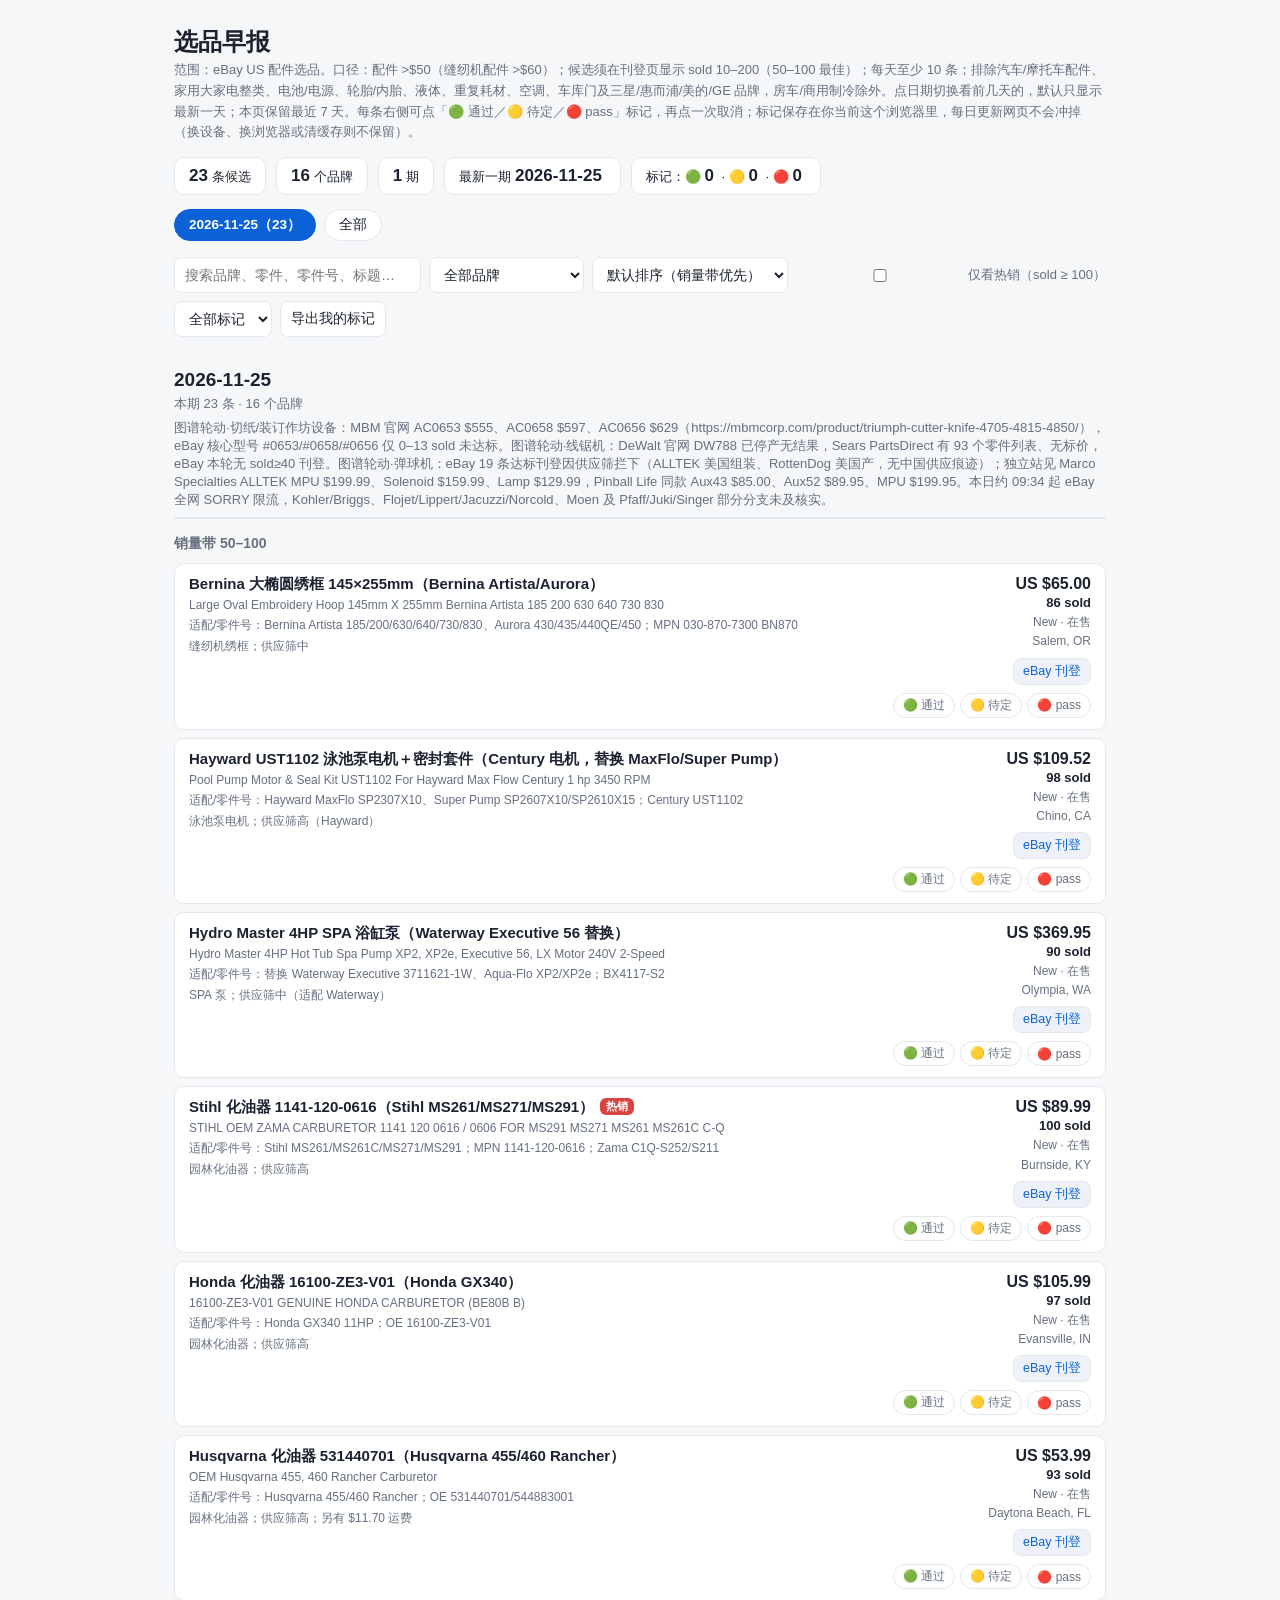
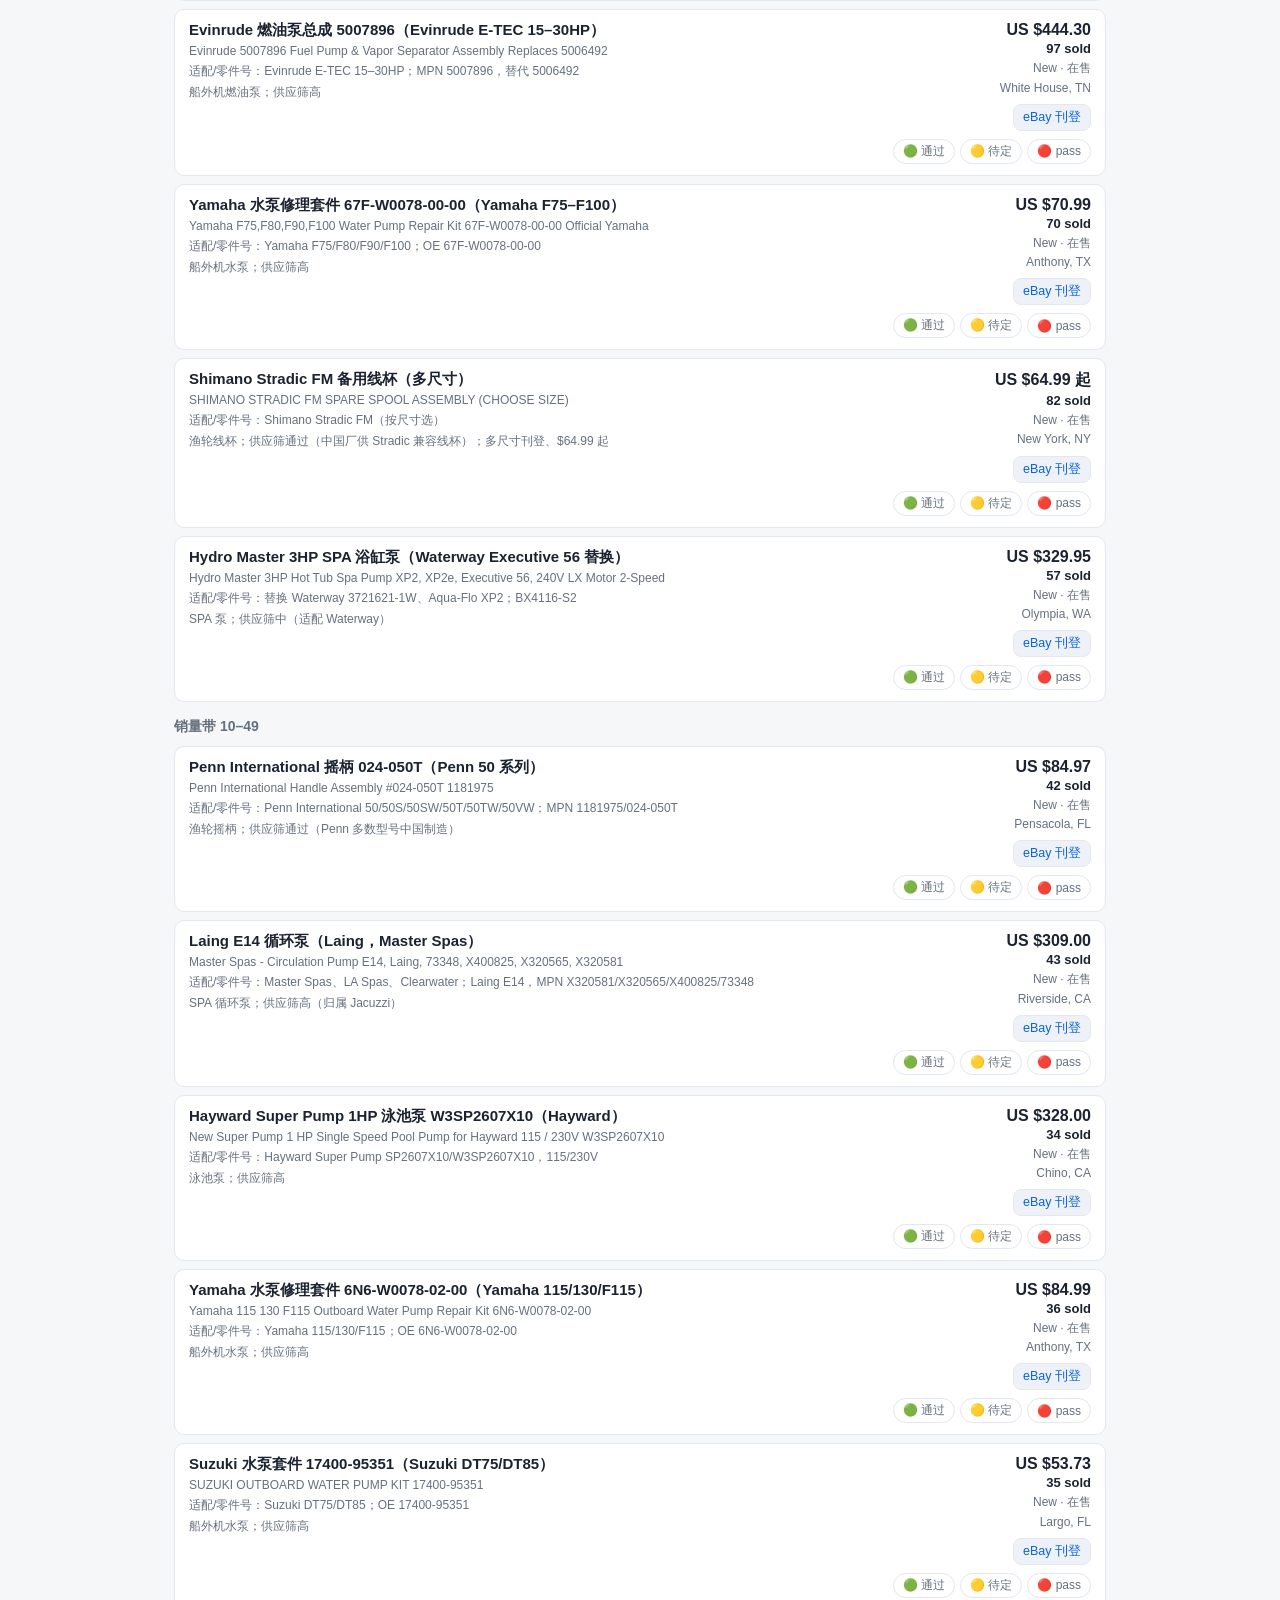
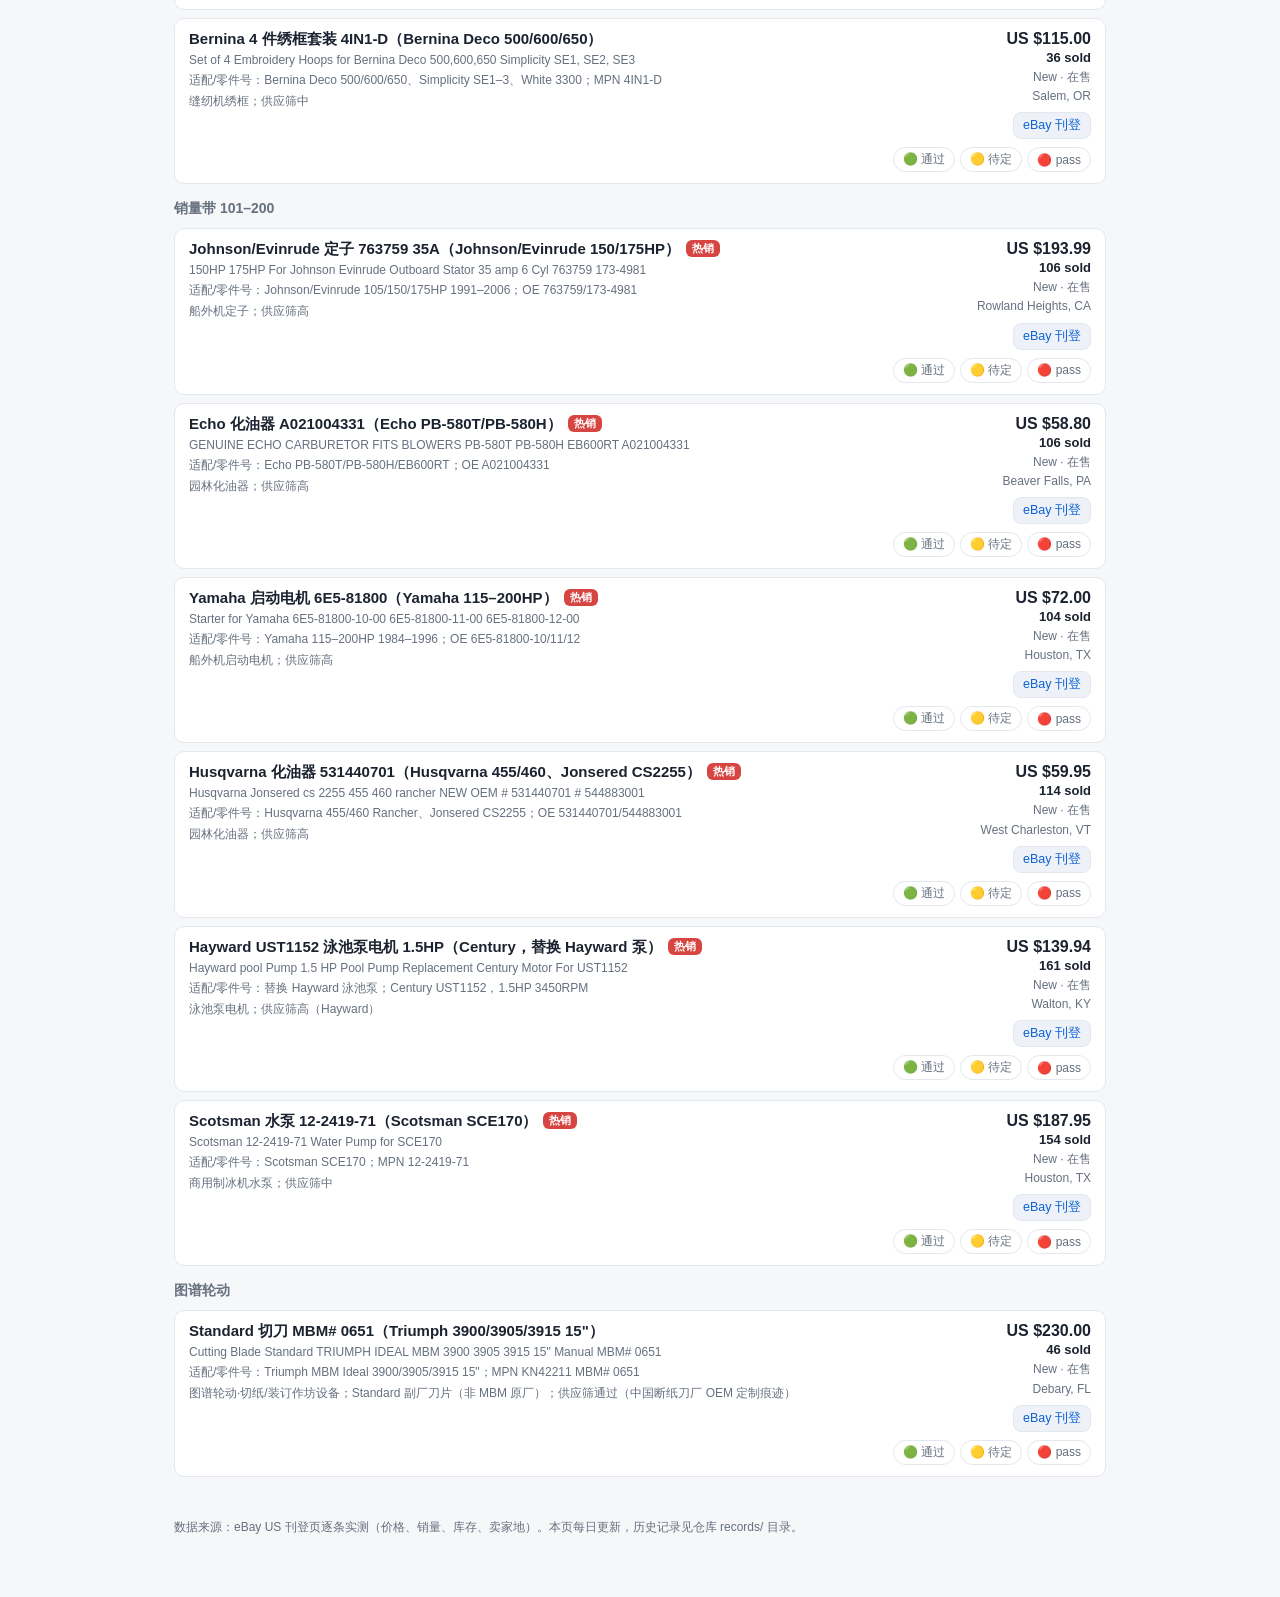
==== commit 8680f834: "选品早报 2026-11-25：新增 23 条（只留今天一期）" ====
--- a/index.html
+++ b/index.html
@@ -79,7 +79,7 @@
 <footer>数据来源：eBay US 刊登页逐条实测（价格、销量、库存、卖家地）。本页每日更新，历史记录见仓库 records/ 目录。</footer>
 </div>
 <script>
-const DAYS = [{"date": "2026-11-24", "items": [{"b": "Juki", "p": "46 压脚套装 PF-SN-46（DDL-5550/8500/8700/9000）", "t": "46 Presser Foot Set for Juki DDL-5550/8500/8700/9000 PF-SN-46", "id": "142862899191", "price": "US $67.15", "cond": "New", "sold": 53, "avail": "在售", "loc": "武汉, China", "fit": "Juki DDL-5550/8500/8700/9000；MPN PF-SN-46", "note": "缝纫机压脚套装；供应筛高", "grp": "销量带 50–100"}, {"b": "Brother", "p": "Fast Frames Jumbo Hoop（PR1000）", "t": "Fast Frames Jumbo Hoop for Brother PR1000 Entrepreneur PRO", "id": "280614477579", "price": "US $189.00", "cond": "New", "sold": 51, "avail": "在售", "loc": "Ponca City, OK", "fit": "Brother PR1000 Entrepreneur PRO", "note": "缝纫机刺绣框；供应筛高", "grp": "销量带 50–100"}, {"b": "Baby Lock", "p": "3 件刺绣框套装 SA437/438/439（Ellegante/Ellageo/Ellisimo/Flare）", "t": "3pc Embroidery Hoop Set for Baby Lock Ellegante Ellageo Ellisimo Flare SA437 SA438 SA439", "id": "221730216214", "price": "US $89.00", "cond": "New", "sold": 50, "avail": "在售", "loc": "Salem, OR", "fit": "Baby Lock Ellegante/Ellageo/Ellisimo/Flare BLMFL；MPN SA437 EF73/SA438 EF74/SA439 EF75", "note": "缝纫机刺绣框；供应筛中", "grp": "销量带 50–100"}, {"b": "Mercury", "p": "倾斜电机 809885A1/A2 2-Wire（50–125HP）", "t": "Tilt Trim Motor 809885A1 809885A2 for Mercury 50-125HP 1992-2006 2-Wire", "id": "364856052881", "price": "US $64.61", "cond": "New", "sold": 50, "avail": "在售", "loc": "Monroe Township, NJ", "fit": "Mercury 809885A1/809885A2；50–125HP 1992–2006 2-Wire", "note": "船外机倾斜电机；供应筛高", "grp": "销量带 50–100"}, {"b": "Mercury", "p": "倾斜电机 809885A1/A2 2-Wire（ARCO 6276）", "t": "Tilt Trim Motor 809885A1 809885A2 ARCO 6276 for Mercury 1992-06 2-Wire", "id": "375999447701", "price": "US $64.88", "cond": "New", "sold": 50, "avail": "在售", "loc": "Hainesport, NJ", "fit": "Mercury 809885A1/809885A2；ARCO 6276；1992–06 2-Wire", "note": "船外机倾斜电机；供应筛高", "grp": "销量带 50–100"}, {"b": "Mercury", "p": "倾斜电机 809885A1/T2/885654T2", "t": "Tilt Trim Motor 809885A1 809885T2 885654T2 18-6777 430-22008 for Mercury", "id": "184076473418", "price": "US $62.99", "cond": "New", "sold": 89, "avail": "在售", "loc": "Apex, NC", "fit": "Mercury 809885A1/809885T2/885654T2/18-6777/430-22008", "note": "船外机倾斜电机；供应筛高", "grp": "销量带 50–100"}, {"b": "Mercury", "p": "燃油泵 809088T1/808505T01/827682T", "t": "Fuel Pump 809088T1 808505T01 827682T for Mercury 1999-2002", "id": "193547257145", "price": "US $149.99", "cond": "New", "sold": 58, "avail": "在售", "loc": "Hayward, CA", "fit": "Mercury 809088T1/808505T01/827682T；1999–2002", "note": "船外机燃油泵；供应筛高", "grp": "销量带 50–100"}, {"b": "Yamaha", "p": "OEM 水泵套件 61A-W0078-A4-00（F150/F200/F225）", "t": "Yamaha OEM Water Pump Kit 61A-W0078-A4-00 61A-44311-01-0 for F150 F200 F225", "id": "204794680017", "price": "US $106.95", "cond": "New", "sold": 98, "avail": "在售", "loc": "Middle River, MD", "fit": "Yamaha 61A-W0078-A4-00/61A-44311-01-0；F150/F200/F225", "note": "船外机水泵套件；供应筛高", "grp": "销量带 50–100"}, {"b": "Johnson/Evinrude", "p": "定子 584643（185–225HP 35A）", "t": "Stator 584643 for Johnson Evinrude 185-225HP 35-Amp 2-Stroke", "id": "285300492078", "price": "US $212.99", "cond": "New", "sold": 69, "avail": "在售", "loc": "Rowland Heights, CA", "fit": "Johnson/Evinrude 584643；185–225HP，35-Amp", "note": "船外机定子；供应筛高", "grp": "销量带 50–100"}, {"b": "Husqvarna", "p": "启动器 596230301（545/550XP Mark II）", "t": "Husqvarna Starter 596230301 for 545 550XP Mark II", "id": "285116397825", "price": "US $71.17", "cond": "New", "sold": 85, "avail": "在售", "loc": "Beaver Falls, PA", "fit": "Husqvarna 596230301；545/550XP Mark II", "note": "园林/小发动机启动器；供应筛高", "grp": "销量带 50–100"}, {"b": "Flojet", "p": "房车水泵 R3526144B 12V 3GPM", "t": "Flojet R3526144B 03526144 RV 12V On Demand Water Pump 3 GPM", "id": "136464062587", "price": "US $99.99", "cond": "New", "sold": 88, "avail": "在售", "loc": "Hatch, NM", "fit": "Flojet R3526144B（03526144）；12V 3 GPM", "note": "房车水泵；供应筛中", "grp": "销量带 50–100"}, {"b": "Ice-O-Matic", "p": "控制板套件 9101414-01S（蓝牙）", "t": "Ice-O-Matic Control Board Kit 9101414-01S IOT Bluetooth", "id": "116139088145", "price": "US $552.75", "cond": "New", "sold": 72, "avail": "在售", "loc": "Addison, IL", "fit": "Ice-O-Matic 9101414-01S", "note": "商用制冰机控制板；供应筛中", "grp": "销量带 50–100"}, {"b": "Ice-O-Matic", "p": "水泵 9161076-02 230V", "t": "Ice-O-Matic Water Pump 9161076-02 230V", "id": "183640927855", "price": "US $179.95", "cond": "New", "sold": 80, "avail": "在售", "loc": "Houston, TX", "fit": "Ice-O-Matic 9161076-02；230V", "note": "商用制冰机水泵；供应筛中", "grp": "销量带 50–100"}, {"b": "Juki", "p": "Ultra 68 压脚套装（DDL-5550/8500/8700/9000）", "t": "Ultra 68 Presser Foot Set for Juki DDL-5550 8500 8700 9000", "id": "142863150308", "price": "US $103.55", "cond": "New", "sold": 49, "avail": "在售", "loc": "武汉, China", "fit": "Juki DDL-5550/8500/8700/9000", "note": "缝纫机压脚套装；供应筛高", "grp": "销量带 10–49"}, {"b": "Mercury", "p": "倾斜电机 809885A2/A1（50–90/120/125HP）", "t": "Power Tilt Trim Motor 809885A2 809885A1 for Mercury 50-90 120 125HP", "id": "186439814206", "price": "US $63.30", "cond": "New", "sold": 37, "avail": "在售", "loc": "Monroe Township, NJ", "fit": "Mercury 809885A2/809885A1；50–90/120/125HP", "note": "船外机倾斜电机；供应筛高", "grp": "销量带 10–49"}, {"b": "Stihl", "p": "点火模块 1122 400 1314（046/066/MS460/650/660）", "t": "Stihl Ignition Module 1122 400 1314 for 046 066M 066MR MS460 650 660", "id": "156789686611", "price": "US $169.99", "cond": "New", "sold": 41, "avail": "在售", "loc": "Burnside, KY", "fit": "Stihl 1122 400 1314；046/066M/066MR/MS460/650/660", "note": "园林/小发动机点火模块；供应筛高", "grp": "销量带 10–49"}, {"b": "Hayward", "p": "PowerFlo 泳池泵 W3SP1580X15 1.5HP", "t": "Hayward PowerFlo Pool Pump W3SP1580X15 1.5HP Above Ground", "id": "800008161201", "price": "US $159.60", "cond": "New", "sold": 44, "avail": "在售", "loc": "Chino, CA", "fit": "Hayward W3SP1580X15；1.5HP 地上池", "note": "泳池泵；供应筛高", "grp": "销量带 10–49"}, {"b": "ARRMA", "p": "Outcast/Kraton 4S V2 金属主差速输入锥齿轮 2件（ARA4410V2T1/ARA4408V2）", "t": "ARRMA Outcast 4S V2 Kraton 4S V2 Metal Main Diff Input Gear 2pcs ARA4410V2T1 ARA4408V2", "id": "386302711049", "price": "US $79.99", "cond": "New", "sold": 43, "avail": "在售", "loc": "Hudson, FL", "fit": "ARRMA ARA4410V2T1/ARA4408V2；Outcast 4S V2/Kraton 4S V2", "note": "遥控模型差速齿轮；供应筛高", "grp": "销量带 10–49"}, {"b": "Hoshizaki", "p": "水泵电机 APTA92P10WD1（KM-320/500 等）", "t": "Hoshizaki Water Pump Motor APTA92P10WD1 for KM-320 500", "id": "196329025349", "price": "US $82.99", "cond": "New", "sold": 34, "avail": "在售", "loc": "Hebron, KY", "fit": "Hoshizaki APTA92P10WD1；KM-320/500 等", "note": "商用制冰机水泵电机；供应筛中", "grp": "销量带 10–49"}, {"b": "Printer's Parts & Equipment", "p": "橡胶墨辊 37H11（Heidelberg Windmill 10x15）", "t": "Heidelberg Rubber Ink Roller for Letterpress 10x15 Windmill 37H11", "id": "261576619528", "price": "US $125.00", "cond": "New", "sold": 180, "avail": "在售", "loc": "Debary, FL", "fit": "Heidelberg 10x15 Windmill；37H11", "note": "图谱轮动·活版印刷机；供应筛高（Heidelberg）；可开模·橡胶辊", "grp": "图谱轮动"}, {"b": "Printer's Parts & Equipment", "p": "墨辊套装 37H11 带 Runners WI466（Heidelberg Windmill 10x15）", "t": "Ink Form Rollers for Heidelberg 10x15 Windmill 37H11 with set of Runners WI466", "id": "261753244543", "price": "US $145.00", "cond": "New", "sold": 311, "avail": "在售", "loc": "Debary, FL", "fit": "Heidelberg 10x15 Windmill；37H11；WI466", "note": "图谱轮动·活版印刷机；供应筛高（Heidelberg）；可开模·橡胶辊", "grp": "图谱轮动"}, {"b": "Non-Brand", "p": "Gripper Bar T-1304（Heidelberg Windmill 10x15）", "t": "Gripper Bar 10x15 Heidelberg Letterpress Windmill T-1304", "id": "261582228736", "price": "US $95.00", "cond": "New", "sold": 386, "avail": "在售", "loc": "Debary, FL", "fit": "Heidelberg 10x15 Windmill；T-1304", "note": "图谱轮动·活版印刷机；供应筛高（Heidelberg）；可开模·金属件", "grp": "图谱轮动"}, {"b": "Unbranded", "p": "Gripper Bar T-1304 2件（Heidelberg Windmill 10x15）", "t": "2 pieces Gripper Bar 10x15 Heidelberg Letterpress Windmill T-1304", "id": "262862957698", "price": "US $115.80", "cond": "New", "sold": 128, "avail": "在售", "loc": "ShenZhen, China", "fit": "Heidelberg 10x15 Windmill；T-1304", "note": "图谱轮动·活版印刷机；供应筛高（Heidelberg）；卖家在中国；可开模·金属件", "grp": "图谱轮动"}, {"b": "GGS", "p": "Gripper Bar（Heidelberg Windmill 10x15）", "t": "Heidelberg 10x15 Gripper Bar Windmill", "id": "281916776037", "price": "US $99.00", "cond": "New", "sold": 92, "avail": "在售", "loc": "Miami, FL", "fit": "Heidelberg 10x15 Windmill", "note": "图谱轮动·活版印刷机；供应筛高（Heidelberg）；可开模·金属件", "grp": "图谱轮动"}, {"b": "New York Supplies", "p": "墨辊总成 37H11 23（Heidelberg Windmill 10x15）", "t": "Complete Ink Form Roller for Heidelberg Windmill 10x15 37H11 23 NYS-HE-WMT-R-23WRB", "id": "143966274887", "price": "US $275.00", "cond": "New", "sold": 46, "avail": "在售", "loc": "Milltown, NJ", "fit": "Heidelberg 10x15 Windmill；37H11；MPN NYS-HE-WMT-R-23WRB", "note": "图谱轮动·活版印刷机；供应筛高（Heidelberg）；可开模·橡胶辊", "grp": "图谱轮动"}, {"b": "Non-Brand", "p": "模切夹套 26x38（Heidelberg Windmill 10x15/Minerva）", "t": "Die Cutting Jacket for Heidelberg Letterpress Windmill 10x15 26x38 Minerva", "id": "251637742136", "price": "US $195.00", "cond": "New", "sold": 59, "avail": "在售", "loc": "Debary, FL", "fit": "Heidelberg 10x15 Windmill；26x38", "note": "图谱轮动·活版印刷机；供应筛高（Heidelberg）", "grp": "图谱轮动"}], "note": "图谱轮动·爱好者金属铸造熔炉：eBay 5 条 Devil-Forge 燃烧器数值达标（DFP $89.00–$106.00、DFC $91.00–$106.00、2 连 DFP $141.00，sold 45–257）但供应筛拦下：Devil-Forge 为立陶宛品牌、pools 表外无中国供应痕迹，且卖家为品牌官方店直售同款；独立站见官网 devil-forge.com DFP $90.00、DFC $98.00 https://devil-forge.com/gas-burners/61-gas-burner-dfp.html 。图谱轮动·玻璃窑/珐琅窑：独立站见 Clay King Paragon 元件套装 GL22A/GL22AD $405.00、GF10B/GF10BD $410.00、TnFQ11A $122.00、Q11P $121.00、Q11A $121.00、A100B $392.00、A99B $588.00、A88B $271.00，Skutt 元件套装 1027 $444.00、818 $252.00、1018 $296.00、Glazetech $164.00、714 $156.00 https://www.clay-king.com/?swp_form%5Bform_id%5D=1&s=Paragon+kiln+element ，eBay 本轮无 sold≥40 刊登。图谱轮动·活版印刷机：独立站 Boxcar Press 与 NA Graphics 无同款滚筒/夹纸器价格可佐证。"}];
+const DAYS = [{"date": "2026-11-25", "items": [{"avail": "在售", "b": "Bernina", "cond": "New", "fit": "Bernina Artista 185/200/630/640/730/830、Aurora 430/435/440QE/450；MPN 030-870-7300 BN870", "grp": "销量带 50–100", "id": "232398926326", "loc": "Salem, OR", "note": "缝纫机绣框；供应筛中", "p": "大椭圆绣框 145×255mm（Bernina Artista/Aurora）", "price": "US $65.00", "sold": 86, "t": "Large Oval Embroidery Hoop 145mm X 255mm Bernina Artista 185 200 630 640 730 830"}, {"avail": "在售", "b": "Hayward", "cond": "New", "fit": "Hayward MaxFlo SP2307X10、Super Pump SP2607X10/SP2610X15；Century UST1102", "grp": "销量带 50–100", "id": "176327771577", "loc": "Chino, CA", "note": "泳池泵电机；供应筛高（Hayward）", "p": "UST1102 泳池泵电机＋密封套件（Century 电机，替换 MaxFlo/Super Pump）", "price": "US $109.52", "sold": 98, "t": "Pool Pump Motor & Seal Kit UST1102 For Hayward Max Flow Century 1 hp 3450 RPM"}, {"avail": "在售", "b": "Hydro Master", "cond": "New", "fit": "替换 Waterway Executive 3711621-1W、Aqua-Flo XP2/XP2e；BX4117-S2", "grp": "销量带 50–100", "id": "374495257134", "loc": "Olympia, WA", "note": "SPA 泵；供应筛中（适配 Waterway）", "p": "4HP SPA 浴缸泵（Waterway Executive 56 替换）", "price": "US $369.95", "sold": 90, "t": "Hydro Master 4HP Hot Tub Spa Pump XP2, XP2e, Executive 56, LX Motor 240V 2-Speed"}, {"avail": "在售", "b": "Stihl", "cond": "New", "fit": "Stihl MS261/MS261C/MS271/MS291；MPN 1141-120-0616；Zama C1Q-S252/S211", "grp": "销量带 50–100", "id": "156151040056", "loc": "Burnside, KY", "note": "园林化油器；供应筛高", "p": "化油器 1141-120-0616（Stihl MS261/MS271/MS291）", "price": "US $89.99", "sold": 100, "t": "STIHL OEM ZAMA CARBURETOR 1141 120 0616 / 0606 FOR MS291 MS271 MS261 MS261C C-Q"}, {"avail": "在售", "b": "Honda", "cond": "New", "fit": "Honda GX340 11HP；OE 16100-ZE3-V01", "grp": "销量带 50–100", "id": "224414510468", "loc": "Evansville, IN", "note": "园林化油器；供应筛高", "p": "化油器 16100-ZE3-V01（Honda GX340）", "price": "US $105.99", "sold": 97, "t": "16100-ZE3-V01 GENUINE HONDA CARBURETOR (BE80B B)"}, {"avail": "在售", "b": "Husqvarna", "cond": "New", "fit": "Husqvarna 455/460 Rancher；OE 531440701/544883001", "grp": "销量带 50–100", "id": "134484799183", "loc": "Daytona Beach, FL", "note": "园林化油器；供应筛高；另有 $11.70 运费", "p": "化油器 531440701（Husqvarna 455/460 Rancher）", "price": "US $53.99", "sold": 93, "t": "OEM Husqvarna 455, 460 Rancher Carburetor"}, {"avail": "在售", "b": "Evinrude", "cond": "New", "fit": "Evinrude E-TEC 15–30HP；MPN 5007896，替代 5006492", "grp": "销量带 50–100", "id": "235343927185", "loc": "White House, TN", "note": "船外机燃油泵；供应筛高", "p": "燃油泵总成 5007896（Evinrude E-TEC 15–30HP）", "price": "US $444.30", "sold": 97, "t": "Evinrude 5007896 Fuel Pump & Vapor Separator Assembly Replaces 5006492"}, {"avail": "在售", "b": "Yamaha", "cond": "New", "fit": "Yamaha F75/F80/F90/F100；OE 67F-W0078-00-00", "grp": "销量带 50–100", "id": "326119960005", "loc": "Anthony, TX", "note": "船外机水泵；供应筛高", "p": "水泵修理套件 67F-W0078-00-00（Yamaha F75–F100）", "price": "US $70.99", "sold": 70, "t": "Yamaha F75,F80,F90,F100 Water Pump Repair Kit 67F-W0078-00-00 Official Yamaha"}, {"avail": "在售", "b": "Shimano", "cond": "New", "fit": "Shimano Stradic FM（按尺寸选）", "grp": "销量带 50–100", "id": "176301080202", "loc": "New York, NY", "note": "渔轮线杯；供应筛通过（中国厂供 Stradic 兼容线杯）；多尺寸刊登、$64.99 起", "p": "Stradic FM 备用线杯（多尺寸）", "price": "US $64.99 起", "sold": 82, "t": "SHIMANO STRADIC FM SPARE SPOOL ASSEMBLY (CHOOSE SIZE)"}, {"avail": "在售", "b": "Hydro Master", "cond": "New", "fit": "替换 Waterway 3721621-1W、Aqua-Flo XP2；BX4116-S2", "grp": "销量带 50–100", "id": "234884465408", "loc": "Olympia, WA", "note": "SPA 泵；供应筛中（适配 Waterway）", "p": "3HP SPA 浴缸泵（Waterway Executive 56 替换）", "price": "US $329.95", "sold": 57, "t": "Hydro Master 3HP Hot Tub Spa Pump XP2, XP2e, Executive 56, 240V LX Motor 2-Speed"}, {"avail": "在售", "b": "Penn", "cond": "New", "fit": "Penn International 50/50S/50SW/50T/50TW/50VW；MPN 1181975/024-050T", "grp": "销量带 10–49", "id": "385201786643", "loc": "Pensacola, FL", "note": "渔轮摇柄；供应筛通过（Penn 多数型号中国制造）", "p": "International 摇柄 024-050T（Penn 50 系列）", "price": "US $84.97", "sold": 42, "t": "Penn International Handle Assembly #024-050T 1181975"}, {"avail": "在售", "b": "Laing", "cond": "New", "fit": "Master Spas、LA Spas、Clearwater；Laing E14，MPN X320581/X320565/X400825/73348", "grp": "销量带 10–49", "id": "165688859535", "loc": "Riverside, CA", "note": "SPA 循环泵；供应筛高（归属 Jacuzzi）", "p": "E14 循环泵（Laing，Master Spas）", "price": "US $309.00", "sold": 43, "t": "Master Spas - Circulation Pump E14, Laing, 73348, X400825, X320565, X320581"}, {"avail": "在售", "b": "Hayward", "cond": "New", "fit": "Hayward Super Pump SP2607X10/W3SP2607X10，115/230V", "grp": "销量带 10–49", "id": "358553646462", "loc": "Chino, CA", "note": "泳池泵；供应筛高", "p": "Super Pump 1HP 泳池泵 W3SP2607X10（Hayward）", "price": "US $328.00", "sold": 34, "t": "New Super Pump 1 HP Single Speed Pool Pump for Hayward 115 / 230V W3SP2607X10"}, {"avail": "在售", "b": "Yamaha", "cond": "New", "fit": "Yamaha 115/130/F115；OE 6N6-W0078-02-00", "grp": "销量带 10–49", "id": "226136186868", "loc": "Anthony, TX", "note": "船外机水泵；供应筛高", "p": "水泵修理套件 6N6-W0078-02-00（Yamaha 115/130/F115）", "price": "US $84.99", "sold": 36, "t": "Yamaha 115 130 F115 Outboard Water Pump Repair Kit 6N6-W0078-02-00"}, {"avail": "在售", "b": "Suzuki", "cond": "New", "fit": "Suzuki DT75/DT85；OE 17400-95351", "grp": "销量带 10–49", "id": "220573345146", "loc": "Largo, FL", "note": "船外机水泵；供应筛高", "p": "水泵套件 17400-95351（Suzuki DT75/DT85）", "price": "US $53.73", "sold": 35, "t": "SUZUKI OUTBOARD WATER PUMP KIT 17400-95351"}, {"avail": "在售", "b": "Bernina", "cond": "New", "fit": "Bernina Deco 500/600/650、Simplicity SE1–3、White 3300；MPN 4IN1-D", "grp": "销量带 10–49", "id": "235088313803", "loc": "Salem, OR", "note": "缝纫机绣框；供应筛中", "p": "4 件绣框套装 4IN1-D（Bernina Deco 500/600/650）", "price": "US $115.00", "sold": 36, "t": "Set of 4 Embroidery Hoops for Bernina Deco 500,600,650 Simplicity SE1, SE2, SE3"}, {"avail": "在售", "b": "Johnson/Evinrude", "cond": "New", "fit": "Johnson/Evinrude 105/150/175HP 1991–2006；OE 763759/173-4981", "grp": "销量带 101–200", "id": "285300488983", "loc": "Rowland Heights, CA", "note": "船外机定子；供应筛高", "p": "定子 763759 35A（Johnson/Evinrude 150/175HP）", "price": "US $193.99", "sold": 106, "t": "150HP 175HP For Johnson Evinrude Outboard Stator 35 amp 6 Cyl 763759 173-4981"}, {"avail": "在售", "b": "Echo", "cond": "New", "fit": "Echo PB-580T/PB-580H/EB600RT；OE A021004331", "grp": "销量带 101–200", "id": "285040177569", "loc": "Beaver Falls, PA", "note": "园林化油器；供应筛高", "p": "化油器 A021004331（Echo PB-580T/PB-580H）", "price": "US $58.80", "sold": 106, "t": "GENUINE ECHO CARBURETOR FITS BLOWERS PB-580T PB-580H EB600RT A021004331"}, {"avail": "在售", "b": "Yamaha", "cond": "New", "fit": "Yamaha 115–200HP 1984–1996；OE 6E5-81800-10/11/12", "grp": "销量带 101–200", "id": "281785512980", "loc": "Houston, TX", "note": "船外机启动电机；供应筛高", "p": "启动电机 6E5-81800（Yamaha 115–200HP）", "price": "US $72.00", "sold": 104, "t": "Starter for Yamaha 6E5-81800-10-00 6E5-81800-11-00 6E5-81800-12-00"}, {"avail": "在售", "b": "Husqvarna", "cond": "New", "fit": "Husqvarna 455/460 Rancher、Jonsered CS2255；OE 531440701/544883001", "grp": "销量带 101–200", "id": "326102088502", "loc": "West Charleston, VT", "note": "园林化油器；供应筛高", "p": "化油器 531440701（Husqvarna 455/460、Jonsered CS2255）", "price": "US $59.95", "sold": 114, "t": "Husqvarna Jonsered cs 2255 455 460 rancher NEW OEM # 531440701 # 544883001"}, {"avail": "在售", "b": "Hayward", "cond": "New", "fit": "替换 Hayward 泳池泵；Century UST1152，1.5HP 3450RPM", "grp": "销量带 101–200", "id": "405687588131", "loc": "Walton, KY", "note": "泳池泵电机；供应筛高（Hayward）", "p": "UST1152 泳池泵电机 1.5HP（Century，替换 Hayward 泵）", "price": "US $139.94", "sold": 161, "t": "Hayward pool Pump 1.5 HP Pool Pump Replacement Century Motor For UST1152"}, {"avail": "在售", "b": "Scotsman", "cond": "New", "fit": "Scotsman SCE170；MPN 12-2419-71", "grp": "销量带 101–200", "id": "182174828935", "loc": "Houston, TX", "note": "商用制冰机水泵；供应筛中", "p": "水泵 12-2419-71（Scotsman SCE170）", "price": "US $187.95", "sold": 154, "t": "Scotsman 12-2419-71 Water Pump for SCE170"}, {"avail": "在售", "b": "Standard", "cond": "New", "fit": "Triumph MBM Ideal 3900/3905/3915 15\"；MPN KN42211 MBM# 0651", "grp": "图谱轮动", "id": "261984743843", "loc": "Debary, FL", "note": "图谱轮动·切纸/装订作坊设备；Standard 副厂刀片（非 MBM 原厂）；供应筛通过（中国断纸刀厂 OEM 定制痕迹）", "p": "切刀 MBM# 0651（Triumph 3900/3905/3915 15\"）", "price": "US $230.00", "sold": 46, "t": "Cutting Blade Standard TRIUMPH IDEAL MBM 3900 3905 3915 15\" Manual MBM# 0651"}], "note": "图谱轮动·切纸/装订作坊设备：MBM 官网 AC0653 $555、AC0658 $597、AC0656 $629（https://mbmcorp.com/product/triumph-cutter-knife-4705-4815-4850/），eBay 核心型号 #0653/#0658/#0656 仅 0–13 sold 未达标。图谱轮动·线锯机：DeWalt 官网 DW788 已停产无结果，Sears PartsDirect 有 93 个零件列表、无标价，eBay 本轮无 sold≥40 刊登。图谱轮动·弹球机：eBay 19 条达标刊登因供应筛拦下（ALLTEK 美国组装、RottenDog 美国产，无中国供应痕迹）；独立站见 Marco Specialties ALLTEK MPU $199.99、Solenoid $159.99、Lamp $129.99，Pinball Life 同款 Aux43 $85.00、Aux52 $89.95、MPU $199.95。本日约 09:34 起 eBay 全网 SORRY 限流，Kohler/Briggs、Flojet/Lippert/Jacuzzi/Norcold、Moen 及 Pfaff/Juki/Singer 部分分支未及核实。"}];
 const VKEY = 'brief-verdicts-v1';
 let verdicts = {};
 try { verdicts = JSON.parse(localStorage.getItem(VKEY) || '{}') || {}; } catch(e) { verdicts = {}; }
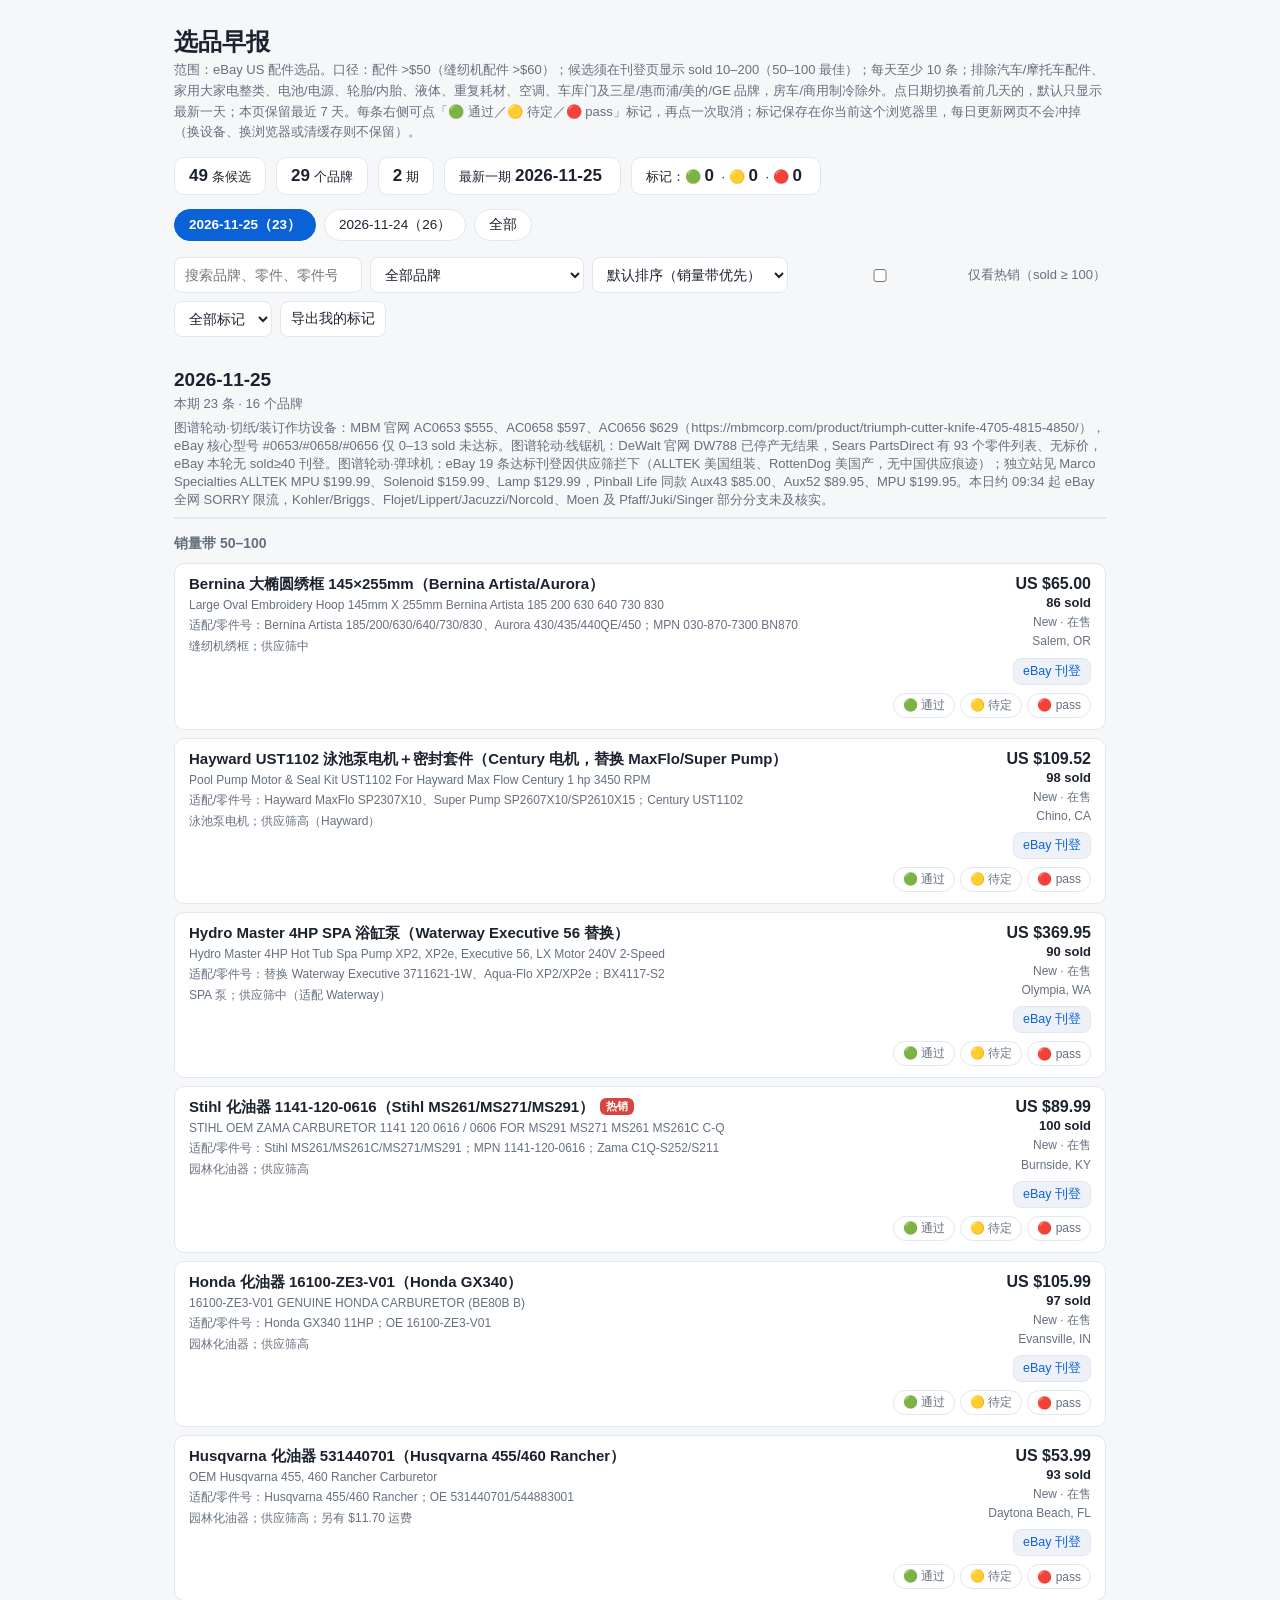
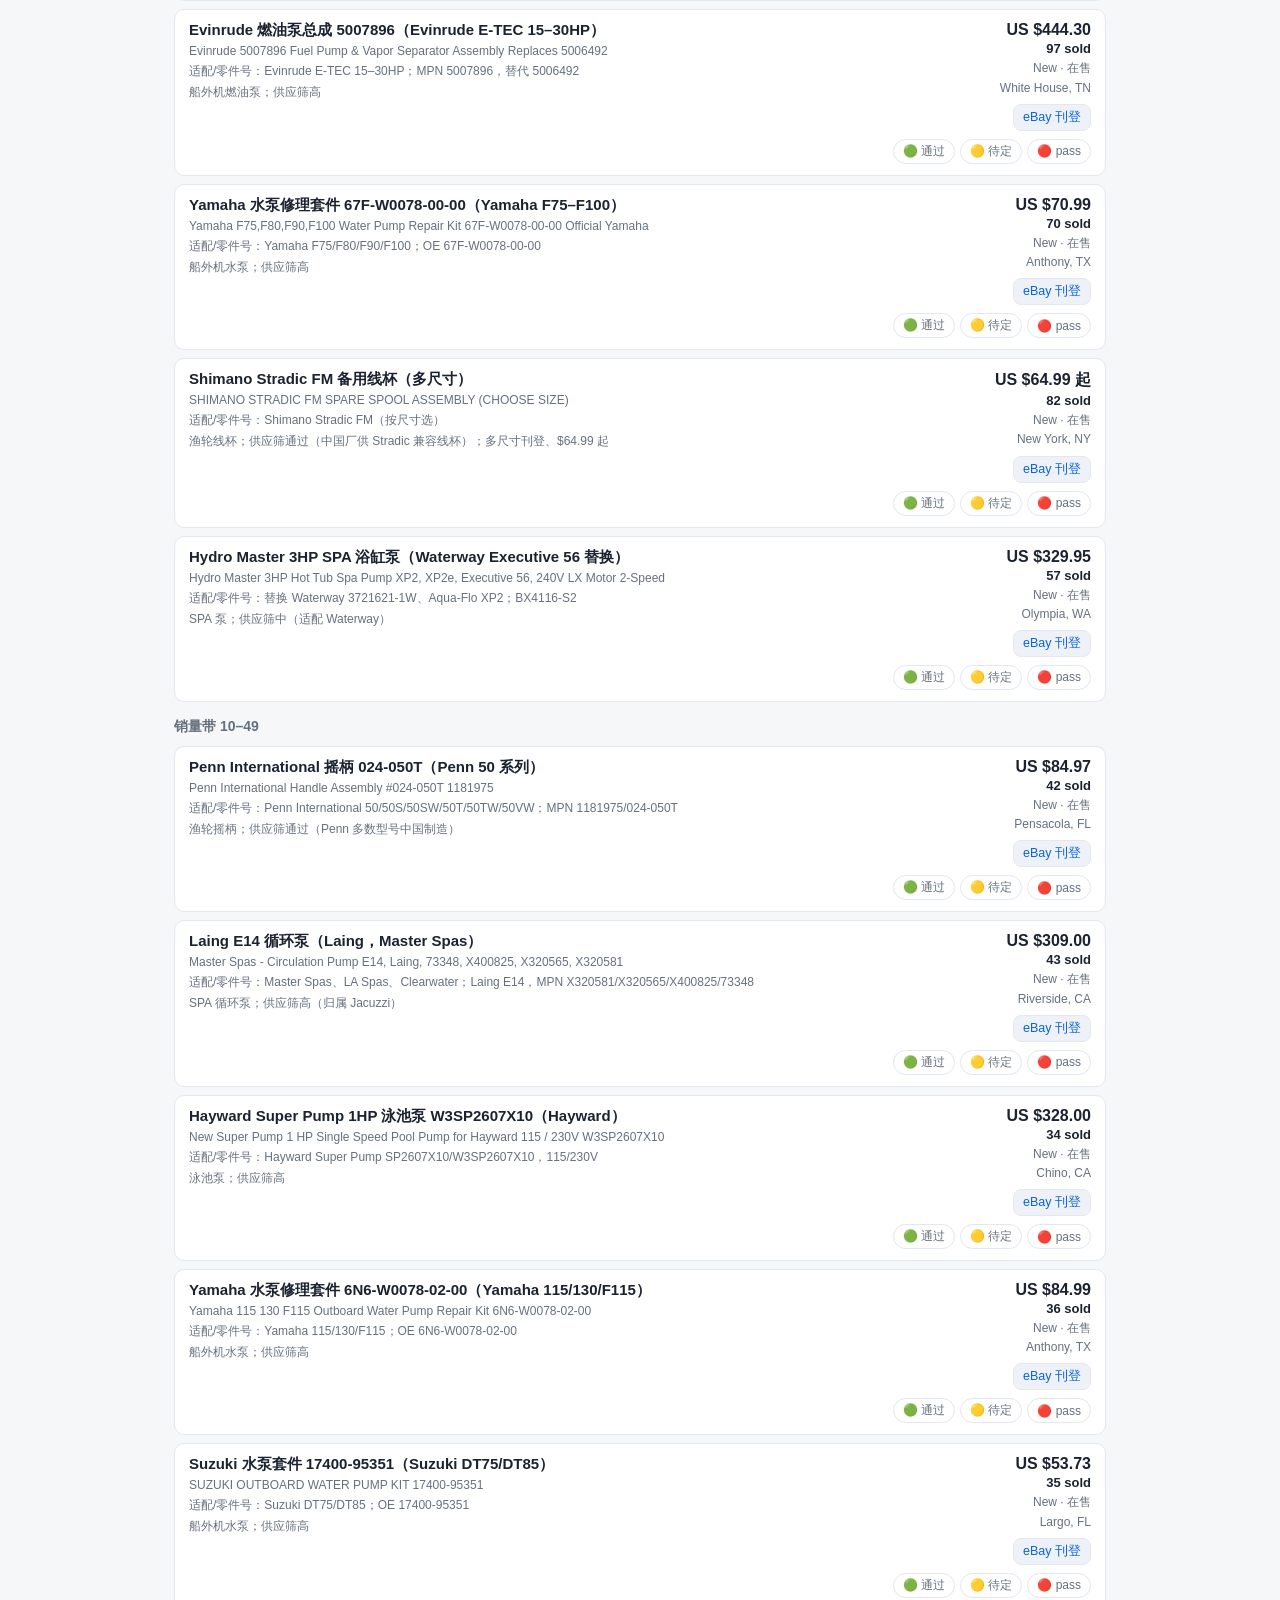
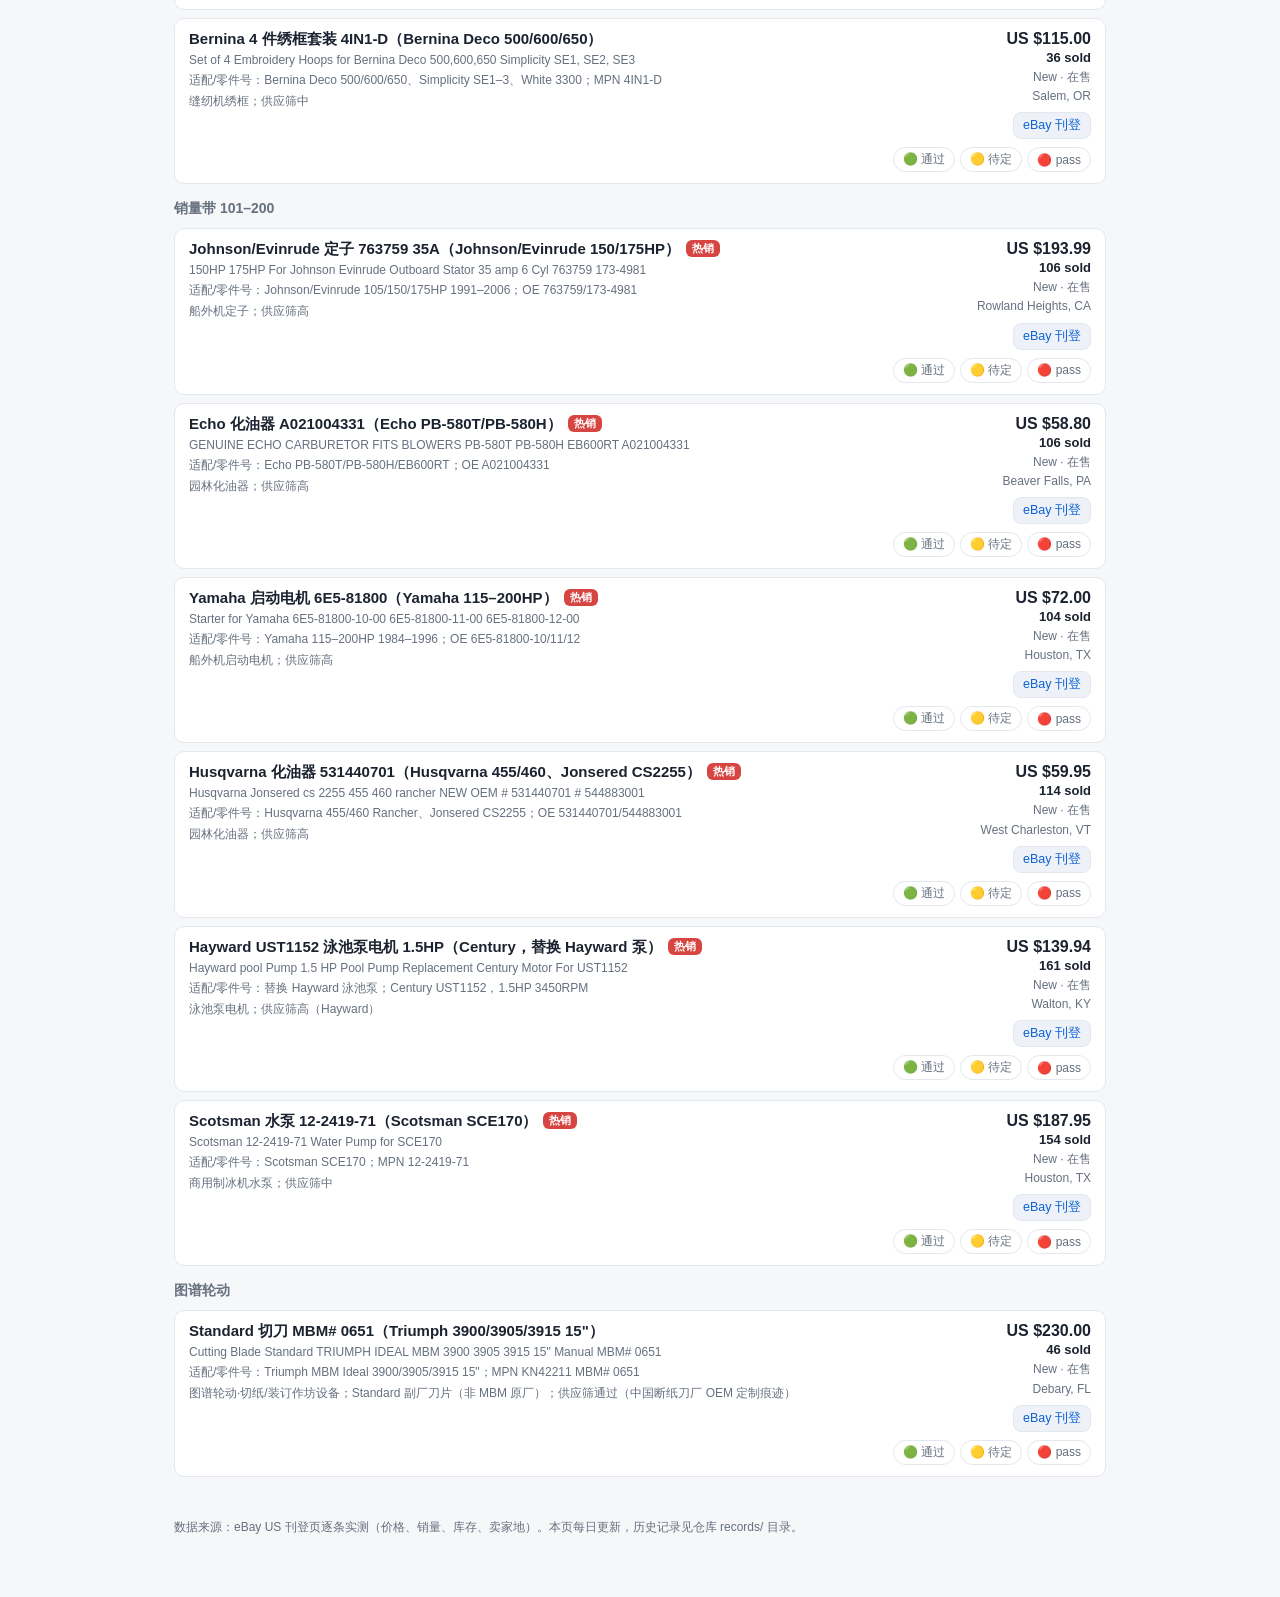
==== commit 2cf2e751: "选品早报：恢复 2026-11-24 一期（26 条），与 2026-11-25 同页" ====
--- a/index.html
+++ b/index.html
@@ -79,7 +79,7 @@
 <footer>数据来源：eBay US 刊登页逐条实测（价格、销量、库存、卖家地）。本页每日更新，历史记录见仓库 records/ 目录。</footer>
 </div>
 <script>
-const DAYS = [{"date": "2026-11-25", "items": [{"avail": "在售", "b": "Bernina", "cond": "New", "fit": "Bernina Artista 185/200/630/640/730/830、Aurora 430/435/440QE/450；MPN 030-870-7300 BN870", "grp": "销量带 50–100", "id": "232398926326", "loc": "Salem, OR", "note": "缝纫机绣框；供应筛中", "p": "大椭圆绣框 145×255mm（Bernina Artista/Aurora）", "price": "US $65.00", "sold": 86, "t": "Large Oval Embroidery Hoop 145mm X 255mm Bernina Artista 185 200 630 640 730 830"}, {"avail": "在售", "b": "Hayward", "cond": "New", "fit": "Hayward MaxFlo SP2307X10、Super Pump SP2607X10/SP2610X15；Century UST1102", "grp": "销量带 50–100", "id": "176327771577", "loc": "Chino, CA", "note": "泳池泵电机；供应筛高（Hayward）", "p": "UST1102 泳池泵电机＋密封套件（Century 电机，替换 MaxFlo/Super Pump）", "price": "US $109.52", "sold": 98, "t": "Pool Pump Motor & Seal Kit UST1102 For Hayward Max Flow Century 1 hp 3450 RPM"}, {"avail": "在售", "b": "Hydro Master", "cond": "New", "fit": "替换 Waterway Executive 3711621-1W、Aqua-Flo XP2/XP2e；BX4117-S2", "grp": "销量带 50–100", "id": "374495257134", "loc": "Olympia, WA", "note": "SPA 泵；供应筛中（适配 Waterway）", "p": "4HP SPA 浴缸泵（Waterway Executive 56 替换）", "price": "US $369.95", "sold": 90, "t": "Hydro Master 4HP Hot Tub Spa Pump XP2, XP2e, Executive 56, LX Motor 240V 2-Speed"}, {"avail": "在售", "b": "Stihl", "cond": "New", "fit": "Stihl MS261/MS261C/MS271/MS291；MPN 1141-120-0616；Zama C1Q-S252/S211", "grp": "销量带 50–100", "id": "156151040056", "loc": "Burnside, KY", "note": "园林化油器；供应筛高", "p": "化油器 1141-120-0616（Stihl MS261/MS271/MS291）", "price": "US $89.99", "sold": 100, "t": "STIHL OEM ZAMA CARBURETOR 1141 120 0616 / 0606 FOR MS291 MS271 MS261 MS261C C-Q"}, {"avail": "在售", "b": "Honda", "cond": "New", "fit": "Honda GX340 11HP；OE 16100-ZE3-V01", "grp": "销量带 50–100", "id": "224414510468", "loc": "Evansville, IN", "note": "园林化油器；供应筛高", "p": "化油器 16100-ZE3-V01（Honda GX340）", "price": "US $105.99", "sold": 97, "t": "16100-ZE3-V01 GENUINE HONDA CARBURETOR (BE80B B)"}, {"avail": "在售", "b": "Husqvarna", "cond": "New", "fit": "Husqvarna 455/460 Rancher；OE 531440701/544883001", "grp": "销量带 50–100", "id": "134484799183", "loc": "Daytona Beach, FL", "note": "园林化油器；供应筛高；另有 $11.70 运费", "p": "化油器 531440701（Husqvarna 455/460 Rancher）", "price": "US $53.99", "sold": 93, "t": "OEM Husqvarna 455, 460 Rancher Carburetor"}, {"avail": "在售", "b": "Evinrude", "cond": "New", "fit": "Evinrude E-TEC 15–30HP；MPN 5007896，替代 5006492", "grp": "销量带 50–100", "id": "235343927185", "loc": "White House, TN", "note": "船外机燃油泵；供应筛高", "p": "燃油泵总成 5007896（Evinrude E-TEC 15–30HP）", "price": "US $444.30", "sold": 97, "t": "Evinrude 5007896 Fuel Pump & Vapor Separator Assembly Replaces 5006492"}, {"avail": "在售", "b": "Yamaha", "cond": "New", "fit": "Yamaha F75/F80/F90/F100；OE 67F-W0078-00-00", "grp": "销量带 50–100", "id": "326119960005", "loc": "Anthony, TX", "note": "船外机水泵；供应筛高", "p": "水泵修理套件 67F-W0078-00-00（Yamaha F75–F100）", "price": "US $70.99", "sold": 70, "t": "Yamaha F75,F80,F90,F100 Water Pump Repair Kit 67F-W0078-00-00 Official Yamaha"}, {"avail": "在售", "b": "Shimano", "cond": "New", "fit": "Shimano Stradic FM（按尺寸选）", "grp": "销量带 50–100", "id": "176301080202", "loc": "New York, NY", "note": "渔轮线杯；供应筛通过（中国厂供 Stradic 兼容线杯）；多尺寸刊登、$64.99 起", "p": "Stradic FM 备用线杯（多尺寸）", "price": "US $64.99 起", "sold": 82, "t": "SHIMANO STRADIC FM SPARE SPOOL ASSEMBLY (CHOOSE SIZE)"}, {"avail": "在售", "b": "Hydro Master", "cond": "New", "fit": "替换 Waterway 3721621-1W、Aqua-Flo XP2；BX4116-S2", "grp": "销量带 50–100", "id": "234884465408", "loc": "Olympia, WA", "note": "SPA 泵；供应筛中（适配 Waterway）", "p": "3HP SPA 浴缸泵（Waterway Executive 56 替换）", "price": "US $329.95", "sold": 57, "t": "Hydro Master 3HP Hot Tub Spa Pump XP2, XP2e, Executive 56, 240V LX Motor 2-Speed"}, {"avail": "在售", "b": "Penn", "cond": "New", "fit": "Penn International 50/50S/50SW/50T/50TW/50VW；MPN 1181975/024-050T", "grp": "销量带 10–49", "id": "385201786643", "loc": "Pensacola, FL", "note": "渔轮摇柄；供应筛通过（Penn 多数型号中国制造）", "p": "International 摇柄 024-050T（Penn 50 系列）", "price": "US $84.97", "sold": 42, "t": "Penn International Handle Assembly #024-050T 1181975"}, {"avail": "在售", "b": "Laing", "cond": "New", "fit": "Master Spas、LA Spas、Clearwater；Laing E14，MPN X320581/X320565/X400825/73348", "grp": "销量带 10–49", "id": "165688859535", "loc": "Riverside, CA", "note": "SPA 循环泵；供应筛高（归属 Jacuzzi）", "p": "E14 循环泵（Laing，Master Spas）", "price": "US $309.00", "sold": 43, "t": "Master Spas - Circulation Pump E14, Laing, 73348, X400825, X320565, X320581"}, {"avail": "在售", "b": "Hayward", "cond": "New", "fit": "Hayward Super Pump SP2607X10/W3SP2607X10，115/230V", "grp": "销量带 10–49", "id": "358553646462", "loc": "Chino, CA", "note": "泳池泵；供应筛高", "p": "Super Pump 1HP 泳池泵 W3SP2607X10（Hayward）", "price": "US $328.00", "sold": 34, "t": "New Super Pump 1 HP Single Speed Pool Pump for Hayward 115 / 230V W3SP2607X10"}, {"avail": "在售", "b": "Yamaha", "cond": "New", "fit": "Yamaha 115/130/F115；OE 6N6-W0078-02-00", "grp": "销量带 10–49", "id": "226136186868", "loc": "Anthony, TX", "note": "船外机水泵；供应筛高", "p": "水泵修理套件 6N6-W0078-02-00（Yamaha 115/130/F115）", "price": "US $84.99", "sold": 36, "t": "Yamaha 115 130 F115 Outboard Water Pump Repair Kit 6N6-W0078-02-00"}, {"avail": "在售", "b": "Suzuki", "cond": "New", "fit": "Suzuki DT75/DT85；OE 17400-95351", "grp": "销量带 10–49", "id": "220573345146", "loc": "Largo, FL", "note": "船外机水泵；供应筛高", "p": "水泵套件 17400-95351（Suzuki DT75/DT85）", "price": "US $53.73", "sold": 35, "t": "SUZUKI OUTBOARD WATER PUMP KIT 17400-95351"}, {"avail": "在售", "b": "Bernina", "cond": "New", "fit": "Bernina Deco 500/600/650、Simplicity SE1–3、White 3300；MPN 4IN1-D", "grp": "销量带 10–49", "id": "235088313803", "loc": "Salem, OR", "note": "缝纫机绣框；供应筛中", "p": "4 件绣框套装 4IN1-D（Bernina Deco 500/600/650）", "price": "US $115.00", "sold": 36, "t": "Set of 4 Embroidery Hoops for Bernina Deco 500,600,650 Simplicity SE1, SE2, SE3"}, {"avail": "在售", "b": "Johnson/Evinrude", "cond": "New", "fit": "Johnson/Evinrude 105/150/175HP 1991–2006；OE 763759/173-4981", "grp": "销量带 101–200", "id": "285300488983", "loc": "Rowland Heights, CA", "note": "船外机定子；供应筛高", "p": "定子 763759 35A（Johnson/Evinrude 150/175HP）", "price": "US $193.99", "sold": 106, "t": "150HP 175HP For Johnson Evinrude Outboard Stator 35 amp 6 Cyl 763759 173-4981"}, {"avail": "在售", "b": "Echo", "cond": "New", "fit": "Echo PB-580T/PB-580H/EB600RT；OE A021004331", "grp": "销量带 101–200", "id": "285040177569", "loc": "Beaver Falls, PA", "note": "园林化油器；供应筛高", "p": "化油器 A021004331（Echo PB-580T/PB-580H）", "price": "US $58.80", "sold": 106, "t": "GENUINE ECHO CARBURETOR FITS BLOWERS PB-580T PB-580H EB600RT A021004331"}, {"avail": "在售", "b": "Yamaha", "cond": "New", "fit": "Yamaha 115–200HP 1984–1996；OE 6E5-81800-10/11/12", "grp": "销量带 101–200", "id": "281785512980", "loc": "Houston, TX", "note": "船外机启动电机；供应筛高", "p": "启动电机 6E5-81800（Yamaha 115–200HP）", "price": "US $72.00", "sold": 104, "t": "Starter for Yamaha 6E5-81800-10-00 6E5-81800-11-00 6E5-81800-12-00"}, {"avail": "在售", "b": "Husqvarna", "cond": "New", "fit": "Husqvarna 455/460 Rancher、Jonsered CS2255；OE 531440701/544883001", "grp": "销量带 101–200", "id": "326102088502", "loc": "West Charleston, VT", "note": "园林化油器；供应筛高", "p": "化油器 531440701（Husqvarna 455/460、Jonsered CS2255）", "price": "US $59.95", "sold": 114, "t": "Husqvarna Jonsered cs 2255 455 460 rancher NEW OEM # 531440701 # 544883001"}, {"avail": "在售", "b": "Hayward", "cond": "New", "fit": "替换 Hayward 泳池泵；Century UST1152，1.5HP 3450RPM", "grp": "销量带 101–200", "id": "405687588131", "loc": "Walton, KY", "note": "泳池泵电机；供应筛高（Hayward）", "p": "UST1152 泳池泵电机 1.5HP（Century，替换 Hayward 泵）", "price": "US $139.94", "sold": 161, "t": "Hayward pool Pump 1.5 HP Pool Pump Replacement Century Motor For UST1152"}, {"avail": "在售", "b": "Scotsman", "cond": "New", "fit": "Scotsman SCE170；MPN 12-2419-71", "grp": "销量带 101–200", "id": "182174828935", "loc": "Houston, TX", "note": "商用制冰机水泵；供应筛中", "p": "水泵 12-2419-71（Scotsman SCE170）", "price": "US $187.95", "sold": 154, "t": "Scotsman 12-2419-71 Water Pump for SCE170"}, {"avail": "在售", "b": "Standard", "cond": "New", "fit": "Triumph MBM Ideal 3900/3905/3915 15\"；MPN KN42211 MBM# 0651", "grp": "图谱轮动", "id": "261984743843", "loc": "Debary, FL", "note": "图谱轮动·切纸/装订作坊设备；Standard 副厂刀片（非 MBM 原厂）；供应筛通过（中国断纸刀厂 OEM 定制痕迹）", "p": "切刀 MBM# 0651（Triumph 3900/3905/3915 15\"）", "price": "US $230.00", "sold": 46, "t": "Cutting Blade Standard TRIUMPH IDEAL MBM 3900 3905 3915 15\" Manual MBM# 0651"}], "note": "图谱轮动·切纸/装订作坊设备：MBM 官网 AC0653 $555、AC0658 $597、AC0656 $629（https://mbmcorp.com/product/triumph-cutter-knife-4705-4815-4850/），eBay 核心型号 #0653/#0658/#0656 仅 0–13 sold 未达标。图谱轮动·线锯机：DeWalt 官网 DW788 已停产无结果，Sears PartsDirect 有 93 个零件列表、无标价，eBay 本轮无 sold≥40 刊登。图谱轮动·弹球机：eBay 19 条达标刊登因供应筛拦下（ALLTEK 美国组装、RottenDog 美国产，无中国供应痕迹）；独立站见 Marco Specialties ALLTEK MPU $199.99、Solenoid $159.99、Lamp $129.99，Pinball Life 同款 Aux43 $85.00、Aux52 $89.95、MPU $199.95。本日约 09:34 起 eBay 全网 SORRY 限流，Kohler/Briggs、Flojet/Lippert/Jacuzzi/Norcold、Moen 及 Pfaff/Juki/Singer 部分分支未及核实。"}];
+const DAYS = [{"date": "2026-11-25", "items": [{"avail": "在售", "b": "Bernina", "cond": "New", "fit": "Bernina Artista 185/200/630/640/730/830、Aurora 430/435/440QE/450；MPN 030-870-7300 BN870", "grp": "销量带 50–100", "id": "232398926326", "loc": "Salem, OR", "note": "缝纫机绣框；供应筛中", "p": "大椭圆绣框 145×255mm（Bernina Artista/Aurora）", "price": "US $65.00", "sold": 86, "t": "Large Oval Embroidery Hoop 145mm X 255mm Bernina Artista 185 200 630 640 730 830"}, {"avail": "在售", "b": "Hayward", "cond": "New", "fit": "Hayward MaxFlo SP2307X10、Super Pump SP2607X10/SP2610X15；Century UST1102", "grp": "销量带 50–100", "id": "176327771577", "loc": "Chino, CA", "note": "泳池泵电机；供应筛高（Hayward）", "p": "UST1102 泳池泵电机＋密封套件（Century 电机，替换 MaxFlo/Super Pump）", "price": "US $109.52", "sold": 98, "t": "Pool Pump Motor & Seal Kit UST1102 For Hayward Max Flow Century 1 hp 3450 RPM"}, {"avail": "在售", "b": "Hydro Master", "cond": "New", "fit": "替换 Waterway Executive 3711621-1W、Aqua-Flo XP2/XP2e；BX4117-S2", "grp": "销量带 50–100", "id": "374495257134", "loc": "Olympia, WA", "note": "SPA 泵；供应筛中（适配 Waterway）", "p": "4HP SPA 浴缸泵（Waterway Executive 56 替换）", "price": "US $369.95", "sold": 90, "t": "Hydro Master 4HP Hot Tub Spa Pump XP2, XP2e, Executive 56, LX Motor 240V 2-Speed"}, {"avail": "在售", "b": "Stihl", "cond": "New", "fit": "Stihl MS261/MS261C/MS271/MS291；MPN 1141-120-0616；Zama C1Q-S252/S211", "grp": "销量带 50–100", "id": "156151040056", "loc": "Burnside, KY", "note": "园林化油器；供应筛高", "p": "化油器 1141-120-0616（Stihl MS261/MS271/MS291）", "price": "US $89.99", "sold": 100, "t": "STIHL OEM ZAMA CARBURETOR 1141 120 0616 / 0606 FOR MS291 MS271 MS261 MS261C C-Q"}, {"avail": "在售", "b": "Honda", "cond": "New", "fit": "Honda GX340 11HP；OE 16100-ZE3-V01", "grp": "销量带 50–100", "id": "224414510468", "loc": "Evansville, IN", "note": "园林化油器；供应筛高", "p": "化油器 16100-ZE3-V01（Honda GX340）", "price": "US $105.99", "sold": 97, "t": "16100-ZE3-V01 GENUINE HONDA CARBURETOR (BE80B B)"}, {"avail": "在售", "b": "Husqvarna", "cond": "New", "fit": "Husqvarna 455/460 Rancher；OE 531440701/544883001", "grp": "销量带 50–100", "id": "134484799183", "loc": "Daytona Beach, FL", "note": "园林化油器；供应筛高；另有 $11.70 运费", "p": "化油器 531440701（Husqvarna 455/460 Rancher）", "price": "US $53.99", "sold": 93, "t": "OEM Husqvarna 455, 460 Rancher Carburetor"}, {"avail": "在售", "b": "Evinrude", "cond": "New", "fit": "Evinrude E-TEC 15–30HP；MPN 5007896，替代 5006492", "grp": "销量带 50–100", "id": "235343927185", "loc": "White House, TN", "note": "船外机燃油泵；供应筛高", "p": "燃油泵总成 5007896（Evinrude E-TEC 15–30HP）", "price": "US $444.30", "sold": 97, "t": "Evinrude 5007896 Fuel Pump & Vapor Separator Assembly Replaces 5006492"}, {"avail": "在售", "b": "Yamaha", "cond": "New", "fit": "Yamaha F75/F80/F90/F100；OE 67F-W0078-00-00", "grp": "销量带 50–100", "id": "326119960005", "loc": "Anthony, TX", "note": "船外机水泵；供应筛高", "p": "水泵修理套件 67F-W0078-00-00（Yamaha F75–F100）", "price": "US $70.99", "sold": 70, "t": "Yamaha F75,F80,F90,F100 Water Pump Repair Kit 67F-W0078-00-00 Official Yamaha"}, {"avail": "在售", "b": "Shimano", "cond": "New", "fit": "Shimano Stradic FM（按尺寸选）", "grp": "销量带 50–100", "id": "176301080202", "loc": "New York, NY", "note": "渔轮线杯；供应筛通过（中国厂供 Stradic 兼容线杯）；多尺寸刊登、$64.99 起", "p": "Stradic FM 备用线杯（多尺寸）", "price": "US $64.99 起", "sold": 82, "t": "SHIMANO STRADIC FM SPARE SPOOL ASSEMBLY (CHOOSE SIZE)"}, {"avail": "在售", "b": "Hydro Master", "cond": "New", "fit": "替换 Waterway 3721621-1W、Aqua-Flo XP2；BX4116-S2", "grp": "销量带 50–100", "id": "234884465408", "loc": "Olympia, WA", "note": "SPA 泵；供应筛中（适配 Waterway）", "p": "3HP SPA 浴缸泵（Waterway Executive 56 替换）", "price": "US $329.95", "sold": 57, "t": "Hydro Master 3HP Hot Tub Spa Pump XP2, XP2e, Executive 56, 240V LX Motor 2-Speed"}, {"avail": "在售", "b": "Penn", "cond": "New", "fit": "Penn International 50/50S/50SW/50T/50TW/50VW；MPN 1181975/024-050T", "grp": "销量带 10–49", "id": "385201786643", "loc": "Pensacola, FL", "note": "渔轮摇柄；供应筛通过（Penn 多数型号中国制造）", "p": "International 摇柄 024-050T（Penn 50 系列）", "price": "US $84.97", "sold": 42, "t": "Penn International Handle Assembly #024-050T 1181975"}, {"avail": "在售", "b": "Laing", "cond": "New", "fit": "Master Spas、LA Spas、Clearwater；Laing E14，MPN X320581/X320565/X400825/73348", "grp": "销量带 10–49", "id": "165688859535", "loc": "Riverside, CA", "note": "SPA 循环泵；供应筛高（归属 Jacuzzi）", "p": "E14 循环泵（Laing，Master Spas）", "price": "US $309.00", "sold": 43, "t": "Master Spas - Circulation Pump E14, Laing, 73348, X400825, X320565, X320581"}, {"avail": "在售", "b": "Hayward", "cond": "New", "fit": "Hayward Super Pump SP2607X10/W3SP2607X10，115/230V", "grp": "销量带 10–49", "id": "358553646462", "loc": "Chino, CA", "note": "泳池泵；供应筛高", "p": "Super Pump 1HP 泳池泵 W3SP2607X10（Hayward）", "price": "US $328.00", "sold": 34, "t": "New Super Pump 1 HP Single Speed Pool Pump for Hayward 115 / 230V W3SP2607X10"}, {"avail": "在售", "b": "Yamaha", "cond": "New", "fit": "Yamaha 115/130/F115；OE 6N6-W0078-02-00", "grp": "销量带 10–49", "id": "226136186868", "loc": "Anthony, TX", "note": "船外机水泵；供应筛高", "p": "水泵修理套件 6N6-W0078-02-00（Yamaha 115/130/F115）", "price": "US $84.99", "sold": 36, "t": "Yamaha 115 130 F115 Outboard Water Pump Repair Kit 6N6-W0078-02-00"}, {"avail": "在售", "b": "Suzuki", "cond": "New", "fit": "Suzuki DT75/DT85；OE 17400-95351", "grp": "销量带 10–49", "id": "220573345146", "loc": "Largo, FL", "note": "船外机水泵；供应筛高", "p": "水泵套件 17400-95351（Suzuki DT75/DT85）", "price": "US $53.73", "sold": 35, "t": "SUZUKI OUTBOARD WATER PUMP KIT 17400-95351"}, {"avail": "在售", "b": "Bernina", "cond": "New", "fit": "Bernina Deco 500/600/650、Simplicity SE1–3、White 3300；MPN 4IN1-D", "grp": "销量带 10–49", "id": "235088313803", "loc": "Salem, OR", "note": "缝纫机绣框；供应筛中", "p": "4 件绣框套装 4IN1-D（Bernina Deco 500/600/650）", "price": "US $115.00", "sold": 36, "t": "Set of 4 Embroidery Hoops for Bernina Deco 500,600,650 Simplicity SE1, SE2, SE3"}, {"avail": "在售", "b": "Johnson/Evinrude", "cond": "New", "fit": "Johnson/Evinrude 105/150/175HP 1991–2006；OE 763759/173-4981", "grp": "销量带 101–200", "id": "285300488983", "loc": "Rowland Heights, CA", "note": "船外机定子；供应筛高", "p": "定子 763759 35A（Johnson/Evinrude 150/175HP）", "price": "US $193.99", "sold": 106, "t": "150HP 175HP For Johnson Evinrude Outboard Stator 35 amp 6 Cyl 763759 173-4981"}, {"avail": "在售", "b": "Echo", "cond": "New", "fit": "Echo PB-580T/PB-580H/EB600RT；OE A021004331", "grp": "销量带 101–200", "id": "285040177569", "loc": "Beaver Falls, PA", "note": "园林化油器；供应筛高", "p": "化油器 A021004331（Echo PB-580T/PB-580H）", "price": "US $58.80", "sold": 106, "t": "GENUINE ECHO CARBURETOR FITS BLOWERS PB-580T PB-580H EB600RT A021004331"}, {"avail": "在售", "b": "Yamaha", "cond": "New", "fit": "Yamaha 115–200HP 1984–1996；OE 6E5-81800-10/11/12", "grp": "销量带 101–200", "id": "281785512980", "loc": "Houston, TX", "note": "船外机启动电机；供应筛高", "p": "启动电机 6E5-81800（Yamaha 115–200HP）", "price": "US $72.00", "sold": 104, "t": "Starter for Yamaha 6E5-81800-10-00 6E5-81800-11-00 6E5-81800-12-00"}, {"avail": "在售", "b": "Husqvarna", "cond": "New", "fit": "Husqvarna 455/460 Rancher、Jonsered CS2255；OE 531440701/544883001", "grp": "销量带 101–200", "id": "326102088502", "loc": "West Charleston, VT", "note": "园林化油器；供应筛高", "p": "化油器 531440701（Husqvarna 455/460、Jonsered CS2255）", "price": "US $59.95", "sold": 114, "t": "Husqvarna Jonsered cs 2255 455 460 rancher NEW OEM # 531440701 # 544883001"}, {"avail": "在售", "b": "Hayward", "cond": "New", "fit": "替换 Hayward 泳池泵；Century UST1152，1.5HP 3450RPM", "grp": "销量带 101–200", "id": "405687588131", "loc": "Walton, KY", "note": "泳池泵电机；供应筛高（Hayward）", "p": "UST1152 泳池泵电机 1.5HP（Century，替换 Hayward 泵）", "price": "US $139.94", "sold": 161, "t": "Hayward pool Pump 1.5 HP Pool Pump Replacement Century Motor For UST1152"}, {"avail": "在售", "b": "Scotsman", "cond": "New", "fit": "Scotsman SCE170；MPN 12-2419-71", "grp": "销量带 101–200", "id": "182174828935", "loc": "Houston, TX", "note": "商用制冰机水泵；供应筛中", "p": "水泵 12-2419-71（Scotsman SCE170）", "price": "US $187.95", "sold": 154, "t": "Scotsman 12-2419-71 Water Pump for SCE170"}, {"avail": "在售", "b": "Standard", "cond": "New", "fit": "Triumph MBM Ideal 3900/3905/3915 15\"；MPN KN42211 MBM# 0651", "grp": "图谱轮动", "id": "261984743843", "loc": "Debary, FL", "note": "图谱轮动·切纸/装订作坊设备；Standard 副厂刀片（非 MBM 原厂）；供应筛通过（中国断纸刀厂 OEM 定制痕迹）", "p": "切刀 MBM# 0651（Triumph 3900/3905/3915 15\"）", "price": "US $230.00", "sold": 46, "t": "Cutting Blade Standard TRIUMPH IDEAL MBM 3900 3905 3915 15\" Manual MBM# 0651"}], "note": "图谱轮动·切纸/装订作坊设备：MBM 官网 AC0653 $555、AC0658 $597、AC0656 $629（https://mbmcorp.com/product/triumph-cutter-knife-4705-4815-4850/），eBay 核心型号 #0653/#0658/#0656 仅 0–13 sold 未达标。图谱轮动·线锯机：DeWalt 官网 DW788 已停产无结果，Sears PartsDirect 有 93 个零件列表、无标价，eBay 本轮无 sold≥40 刊登。图谱轮动·弹球机：eBay 19 条达标刊登因供应筛拦下（ALLTEK 美国组装、RottenDog 美国产，无中国供应痕迹）；独立站见 Marco Specialties ALLTEK MPU $199.99、Solenoid $159.99、Lamp $129.99，Pinball Life 同款 Aux43 $85.00、Aux52 $89.95、MPU $199.95。本日约 09:34 起 eBay 全网 SORRY 限流，Kohler/Briggs、Flojet/Lippert/Jacuzzi/Norcold、Moen 及 Pfaff/Juki/Singer 部分分支未及核实。"}, {"date": "2026-11-24", "items": [{"b": "Juki", "p": "46 压脚套装 PF-SN-46（DDL-5550/8500/8700/9000）", "t": "46 Presser Foot Set for Juki DDL-5550/8500/8700/9000 PF-SN-46", "id": "142862899191", "price": "US $67.15", "cond": "New", "sold": 53, "avail": "在售", "loc": "武汉, China", "fit": "Juki DDL-5550/8500/8700/9000；MPN PF-SN-46", "note": "缝纫机压脚套装；供应筛高", "grp": "销量带 50–100"}, {"b": "Brother", "p": "Fast Frames Jumbo Hoop（PR1000）", "t": "Fast Frames Jumbo Hoop for Brother PR1000 Entrepreneur PRO", "id": "280614477579", "price": "US $189.00", "cond": "New", "sold": 51, "avail": "在售", "loc": "Ponca City, OK", "fit": "Brother PR1000 Entrepreneur PRO", "note": "缝纫机刺绣框；供应筛高", "grp": "销量带 50–100"}, {"b": "Baby Lock", "p": "3 件刺绣框套装 SA437/438/439（Ellegante/Ellageo/Ellisimo/Flare）", "t": "3pc Embroidery Hoop Set for Baby Lock Ellegante Ellageo Ellisimo Flare SA437 SA438 SA439", "id": "221730216214", "price": "US $89.00", "cond": "New", "sold": 50, "avail": "在售", "loc": "Salem, OR", "fit": "Baby Lock Ellegante/Ellageo/Ellisimo/Flare BLMFL；MPN SA437 EF73/SA438 EF74/SA439 EF75", "note": "缝纫机刺绣框；供应筛中", "grp": "销量带 50–100"}, {"b": "Mercury", "p": "倾斜电机 809885A1/A2 2-Wire（50–125HP）", "t": "Tilt Trim Motor 809885A1 809885A2 for Mercury 50-125HP 1992-2006 2-Wire", "id": "364856052881", "price": "US $64.61", "cond": "New", "sold": 50, "avail": "在售", "loc": "Monroe Township, NJ", "fit": "Mercury 809885A1/809885A2；50–125HP 1992–2006 2-Wire", "note": "船外机倾斜电机；供应筛高", "grp": "销量带 50–100"}, {"b": "Mercury", "p": "倾斜电机 809885A1/A2 2-Wire（ARCO 6276）", "t": "Tilt Trim Motor 809885A1 809885A2 ARCO 6276 for Mercury 1992-06 2-Wire", "id": "375999447701", "price": "US $64.88", "cond": "New", "sold": 50, "avail": "在售", "loc": "Hainesport, NJ", "fit": "Mercury 809885A1/809885A2；ARCO 6276；1992–06 2-Wire", "note": "船外机倾斜电机；供应筛高", "grp": "销量带 50–100"}, {"b": "Mercury", "p": "倾斜电机 809885A1/T2/885654T2", "t": "Tilt Trim Motor 809885A1 809885T2 885654T2 18-6777 430-22008 for Mercury", "id": "184076473418", "price": "US $62.99", "cond": "New", "sold": 89, "avail": "在售", "loc": "Apex, NC", "fit": "Mercury 809885A1/809885T2/885654T2/18-6777/430-22008", "note": "船外机倾斜电机；供应筛高", "grp": "销量带 50–100"}, {"b": "Mercury", "p": "燃油泵 809088T1/808505T01/827682T", "t": "Fuel Pump 809088T1 808505T01 827682T for Mercury 1999-2002", "id": "193547257145", "price": "US $149.99", "cond": "New", "sold": 58, "avail": "在售", "loc": "Hayward, CA", "fit": "Mercury 809088T1/808505T01/827682T；1999–2002", "note": "船外机燃油泵；供应筛高", "grp": "销量带 50–100"}, {"b": "Yamaha", "p": "OEM 水泵套件 61A-W0078-A4-00（F150/F200/F225）", "t": "Yamaha OEM Water Pump Kit 61A-W0078-A4-00 61A-44311-01-0 for F150 F200 F225", "id": "204794680017", "price": "US $106.95", "cond": "New", "sold": 98, "avail": "在售", "loc": "Middle River, MD", "fit": "Yamaha 61A-W0078-A4-00/61A-44311-01-0；F150/F200/F225", "note": "船外机水泵套件；供应筛高", "grp": "销量带 50–100"}, {"b": "Johnson/Evinrude", "p": "定子 584643（185–225HP 35A）", "t": "Stator 584643 for Johnson Evinrude 185-225HP 35-Amp 2-Stroke", "id": "285300492078", "price": "US $212.99", "cond": "New", "sold": 69, "avail": "在售", "loc": "Rowland Heights, CA", "fit": "Johnson/Evinrude 584643；185–225HP，35-Amp", "note": "船外机定子；供应筛高", "grp": "销量带 50–100"}, {"b": "Husqvarna", "p": "启动器 596230301（545/550XP Mark II）", "t": "Husqvarna Starter 596230301 for 545 550XP Mark II", "id": "285116397825", "price": "US $71.17", "cond": "New", "sold": 85, "avail": "在售", "loc": "Beaver Falls, PA", "fit": "Husqvarna 596230301；545/550XP Mark II", "note": "园林/小发动机启动器；供应筛高", "grp": "销量带 50–100"}, {"b": "Flojet", "p": "房车水泵 R3526144B 12V 3GPM", "t": "Flojet R3526144B 03526144 RV 12V On Demand Water Pump 3 GPM", "id": "136464062587", "price": "US $99.99", "cond": "New", "sold": 88, "avail": "在售", "loc": "Hatch, NM", "fit": "Flojet R3526144B（03526144）；12V 3 GPM", "note": "房车水泵；供应筛中", "grp": "销量带 50–100"}, {"b": "Ice-O-Matic", "p": "控制板套件 9101414-01S（蓝牙）", "t": "Ice-O-Matic Control Board Kit 9101414-01S IOT Bluetooth", "id": "116139088145", "price": "US $552.75", "cond": "New", "sold": 72, "avail": "在售", "loc": "Addison, IL", "fit": "Ice-O-Matic 9101414-01S", "note": "商用制冰机控制板；供应筛中", "grp": "销量带 50–100"}, {"b": "Ice-O-Matic", "p": "水泵 9161076-02 230V", "t": "Ice-O-Matic Water Pump 9161076-02 230V", "id": "183640927855", "price": "US $179.95", "cond": "New", "sold": 80, "avail": "在售", "loc": "Houston, TX", "fit": "Ice-O-Matic 9161076-02；230V", "note": "商用制冰机水泵；供应筛中", "grp": "销量带 50–100"}, {"b": "Juki", "p": "Ultra 68 压脚套装（DDL-5550/8500/8700/9000）", "t": "Ultra 68 Presser Foot Set for Juki DDL-5550 8500 8700 9000", "id": "142863150308", "price": "US $103.55", "cond": "New", "sold": 49, "avail": "在售", "loc": "武汉, China", "fit": "Juki DDL-5550/8500/8700/9000", "note": "缝纫机压脚套装；供应筛高", "grp": "销量带 10–49"}, {"b": "Mercury", "p": "倾斜电机 809885A2/A1（50–90/120/125HP）", "t": "Power Tilt Trim Motor 809885A2 809885A1 for Mercury 50-90 120 125HP", "id": "186439814206", "price": "US $63.30", "cond": "New", "sold": 37, "avail": "在售", "loc": "Monroe Township, NJ", "fit": "Mercury 809885A2/809885A1；50–90/120/125HP", "note": "船外机倾斜电机；供应筛高", "grp": "销量带 10–49"}, {"b": "Stihl", "p": "点火模块 1122 400 1314（046/066/MS460/650/660）", "t": "Stihl Ignition Module 1122 400 1314 for 046 066M 066MR MS460 650 660", "id": "156789686611", "price": "US $169.99", "cond": "New", "sold": 41, "avail": "在售", "loc": "Burnside, KY", "fit": "Stihl 1122 400 1314；046/066M/066MR/MS460/650/660", "note": "园林/小发动机点火模块；供应筛高", "grp": "销量带 10–49"}, {"b": "Hayward", "p": "PowerFlo 泳池泵 W3SP1580X15 1.5HP", "t": "Hayward PowerFlo Pool Pump W3SP1580X15 1.5HP Above Ground", "id": "800008161201", "price": "US $159.60", "cond": "New", "sold": 44, "avail": "在售", "loc": "Chino, CA", "fit": "Hayward W3SP1580X15；1.5HP 地上池", "note": "泳池泵；供应筛高", "grp": "销量带 10–49"}, {"b": "ARRMA", "p": "Outcast/Kraton 4S V2 金属主差速输入锥齿轮 2件（ARA4410V2T1/ARA4408V2）", "t": "ARRMA Outcast 4S V2 Kraton 4S V2 Metal Main Diff Input Gear 2pcs ARA4410V2T1 ARA4408V2", "id": "386302711049", "price": "US $79.99", "cond": "New", "sold": 43, "avail": "在售", "loc": "Hudson, FL", "fit": "ARRMA ARA4410V2T1/ARA4408V2；Outcast 4S V2/Kraton 4S V2", "note": "遥控模型差速齿轮；供应筛高", "grp": "销量带 10–49"}, {"b": "Hoshizaki", "p": "水泵电机 APTA92P10WD1（KM-320/500 等）", "t": "Hoshizaki Water Pump Motor APTA92P10WD1 for KM-320 500", "id": "196329025349", "price": "US $82.99", "cond": "New", "sold": 34, "avail": "在售", "loc": "Hebron, KY", "fit": "Hoshizaki APTA92P10WD1；KM-320/500 等", "note": "商用制冰机水泵电机；供应筛中", "grp": "销量带 10–49"}, {"b": "Printer's Parts & Equipment", "p": "橡胶墨辊 37H11（Heidelberg Windmill 10x15）", "t": "Heidelberg Rubber Ink Roller for Letterpress 10x15 Windmill 37H11", "id": "261576619528", "price": "US $125.00", "cond": "New", "sold": 180, "avail": "在售", "loc": "Debary, FL", "fit": "Heidelberg 10x15 Windmill；37H11", "note": "图谱轮动·活版印刷机；供应筛高（Heidelberg）；可开模·橡胶辊", "grp": "图谱轮动"}, {"b": "Printer's Parts & Equipment", "p": "墨辊套装 37H11 带 Runners WI466（Heidelberg Windmill 10x15）", "t": "Ink Form Rollers for Heidelberg 10x15 Windmill 37H11 with set of Runners WI466", "id": "261753244543", "price": "US $145.00", "cond": "New", "sold": 311, "avail": "在售", "loc": "Debary, FL", "fit": "Heidelberg 10x15 Windmill；37H11；WI466", "note": "图谱轮动·活版印刷机；供应筛高（Heidelberg）；可开模·橡胶辊", "grp": "图谱轮动"}, {"b": "Non-Brand", "p": "Gripper Bar T-1304（Heidelberg Windmill 10x15）", "t": "Gripper Bar 10x15 Heidelberg Letterpress Windmill T-1304", "id": "261582228736", "price": "US $95.00", "cond": "New", "sold": 386, "avail": "在售", "loc": "Debary, FL", "fit": "Heidelberg 10x15 Windmill；T-1304", "note": "图谱轮动·活版印刷机；供应筛高（Heidelberg）；可开模·金属件", "grp": "图谱轮动"}, {"b": "Unbranded", "p": "Gripper Bar T-1304 2件（Heidelberg Windmill 10x15）", "t": "2 pieces Gripper Bar 10x15 Heidelberg Letterpress Windmill T-1304", "id": "262862957698", "price": "US $115.80", "cond": "New", "sold": 128, "avail": "在售", "loc": "ShenZhen, China", "fit": "Heidelberg 10x15 Windmill；T-1304", "note": "图谱轮动·活版印刷机；供应筛高（Heidelberg）；卖家在中国；可开模·金属件", "grp": "图谱轮动"}, {"b": "GGS", "p": "Gripper Bar（Heidelberg Windmill 10x15）", "t": "Heidelberg 10x15 Gripper Bar Windmill", "id": "281916776037", "price": "US $99.00", "cond": "New", "sold": 92, "avail": "在售", "loc": "Miami, FL", "fit": "Heidelberg 10x15 Windmill", "note": "图谱轮动·活版印刷机；供应筛高（Heidelberg）；可开模·金属件", "grp": "图谱轮动"}, {"b": "New York Supplies", "p": "墨辊总成 37H11 23（Heidelberg Windmill 10x15）", "t": "Complete Ink Form Roller for Heidelberg Windmill 10x15 37H11 23 NYS-HE-WMT-R-23WRB", "id": "143966274887", "price": "US $275.00", "cond": "New", "sold": 46, "avail": "在售", "loc": "Milltown, NJ", "fit": "Heidelberg 10x15 Windmill；37H11；MPN NYS-HE-WMT-R-23WRB", "note": "图谱轮动·活版印刷机；供应筛高（Heidelberg）；可开模·橡胶辊", "grp": "图谱轮动"}, {"b": "Non-Brand", "p": "模切夹套 26x38（Heidelberg Windmill 10x15/Minerva）", "t": "Die Cutting Jacket for Heidelberg Letterpress Windmill 10x15 26x38 Minerva", "id": "251637742136", "price": "US $195.00", "cond": "New", "sold": 59, "avail": "在售", "loc": "Debary, FL", "fit": "Heidelberg 10x15 Windmill；26x38", "note": "图谱轮动·活版印刷机；供应筛高（Heidelberg）", "grp": "图谱轮动"}], "note": "图谱轮动·爱好者金属铸造熔炉：eBay 5 条 Devil-Forge 燃烧器数值达标（DFP $89.00–$106.00、DFC $91.00–$106.00、2 连 DFP $141.00，sold 45–257）但供应筛拦下：Devil-Forge 为立陶宛品牌、pools 表外无中国供应痕迹，且卖家为品牌官方店直售同款；独立站见官网 devil-forge.com DFP $90.00、DFC $98.00 https://devil-forge.com/gas-burners/61-gas-burner-dfp.html 。图谱轮动·玻璃窑/珐琅窑：独立站见 Clay King Paragon 元件套装 GL22A/GL22AD $405.00、GF10B/GF10BD $410.00、TnFQ11A $122.00、Q11P $121.00、Q11A $121.00、A100B $392.00、A99B $588.00、A88B $271.00，Skutt 元件套装 1027 $444.00、818 $252.00、1018 $296.00、Glazetech $164.00、714 $156.00 https://www.clay-king.com/?swp_form%5Bform_id%5D=1&s=Paragon+kiln+element ，eBay 本轮无 sold≥40 刊登。图谱轮动·活版印刷机：独立站 Boxcar Press 与 NA Graphics 无同款滚筒/夹纸器价格可佐证。"}];
 const VKEY = 'brief-verdicts-v1';
 let verdicts = {};
 try { verdicts = JSON.parse(localStorage.getItem(VKEY) || '{}') || {}; } catch(e) { verdicts = {}; }
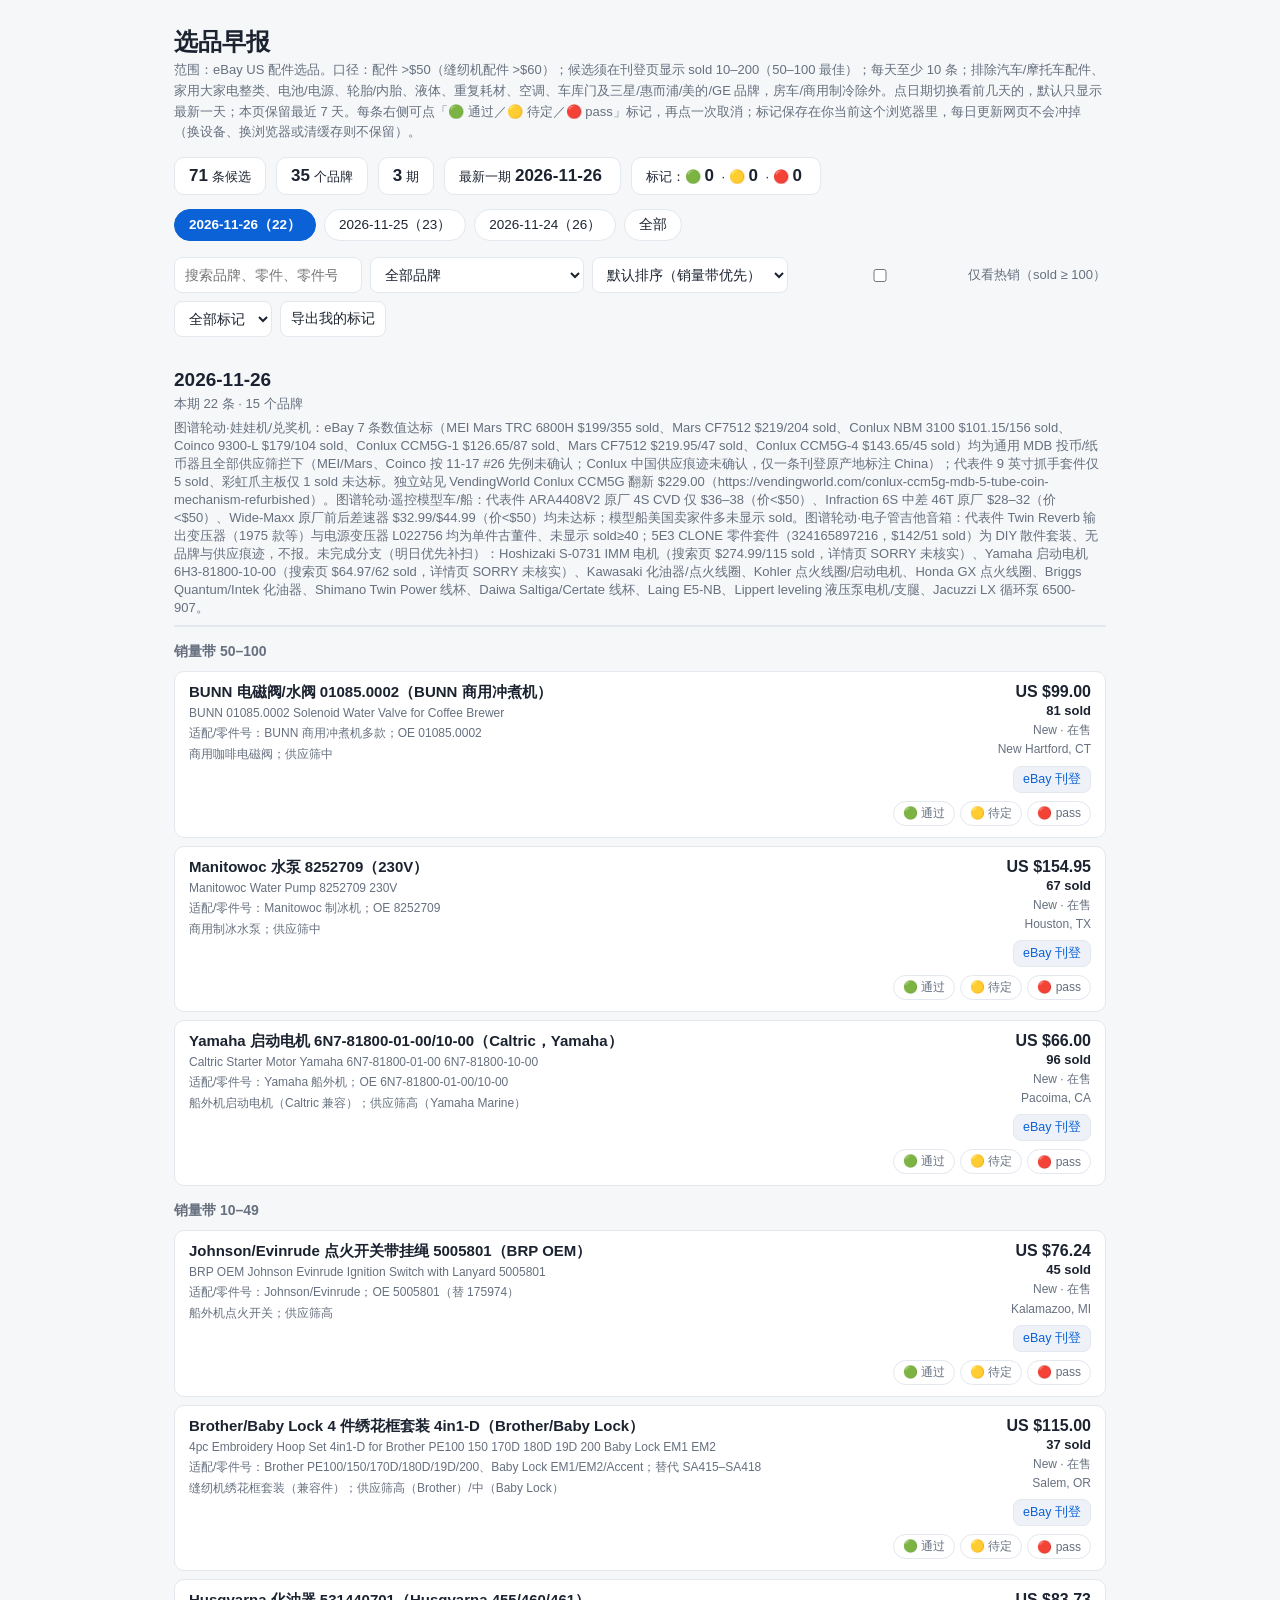
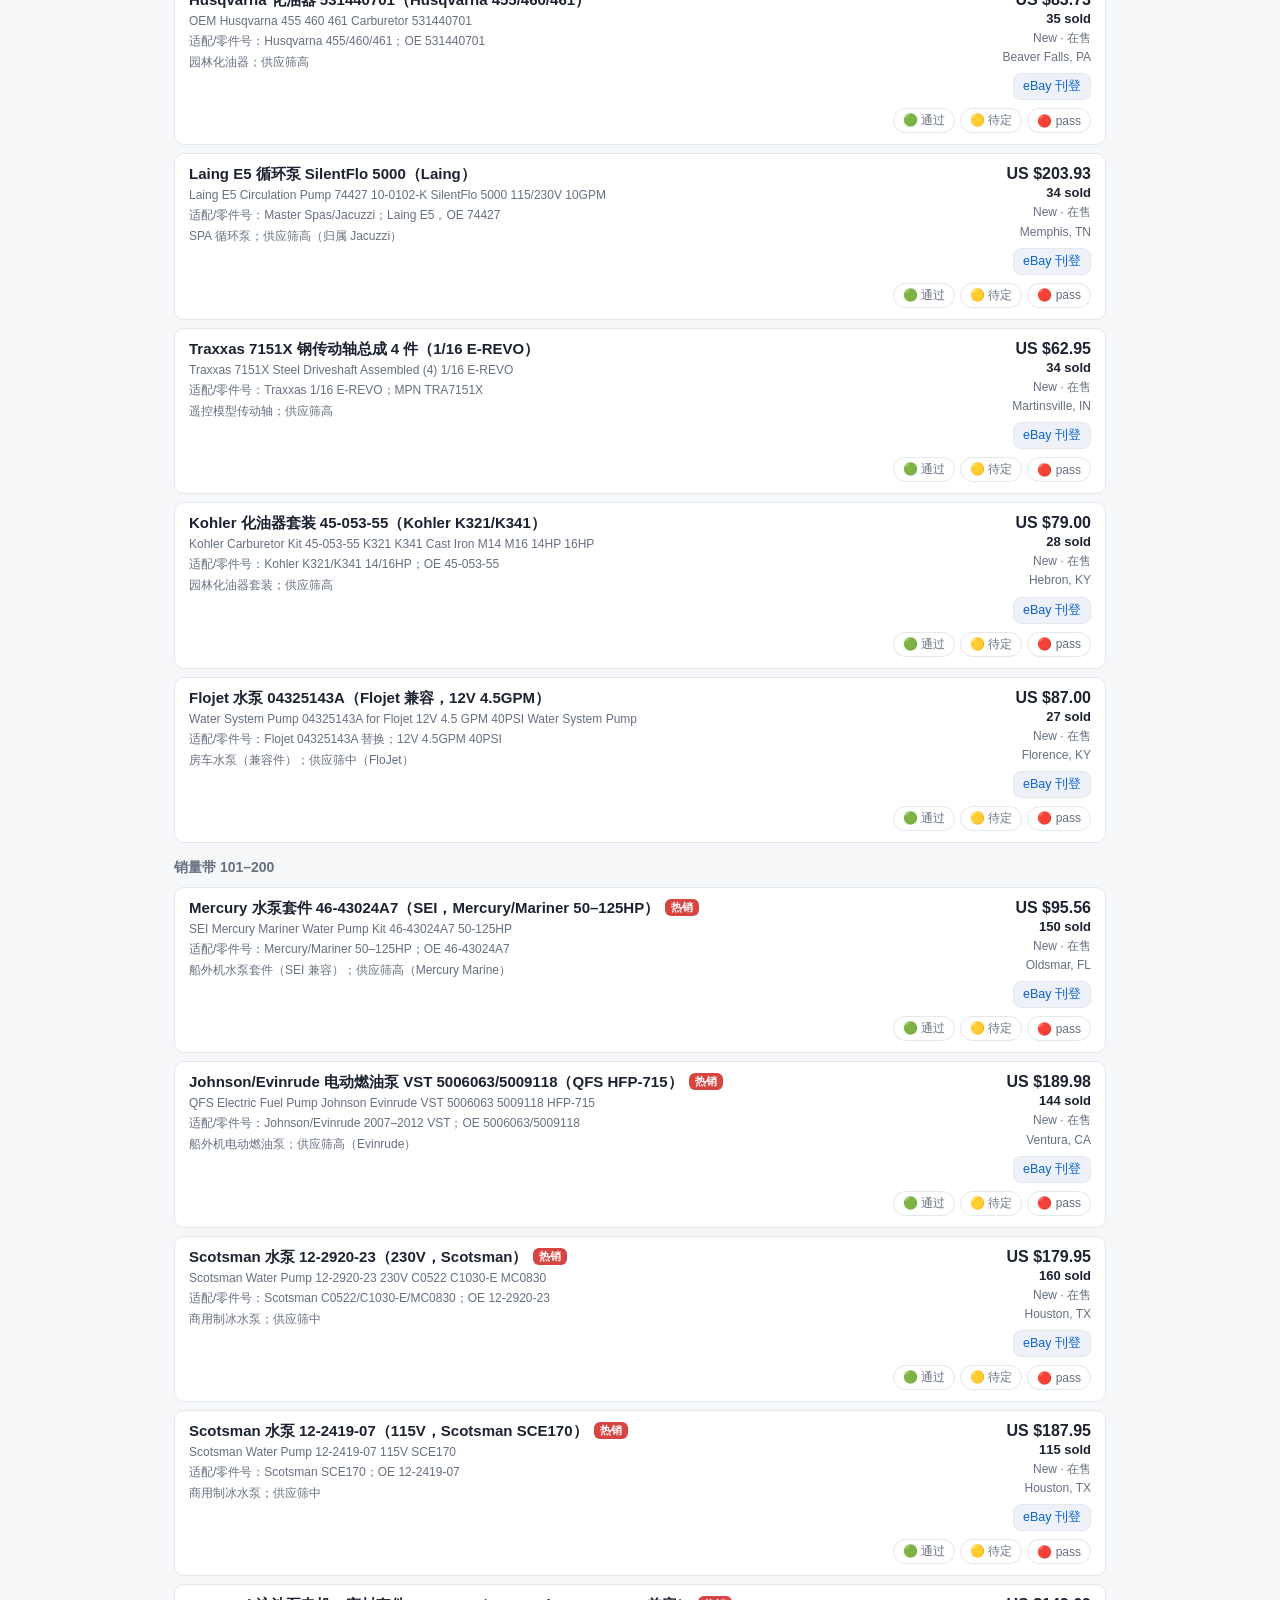
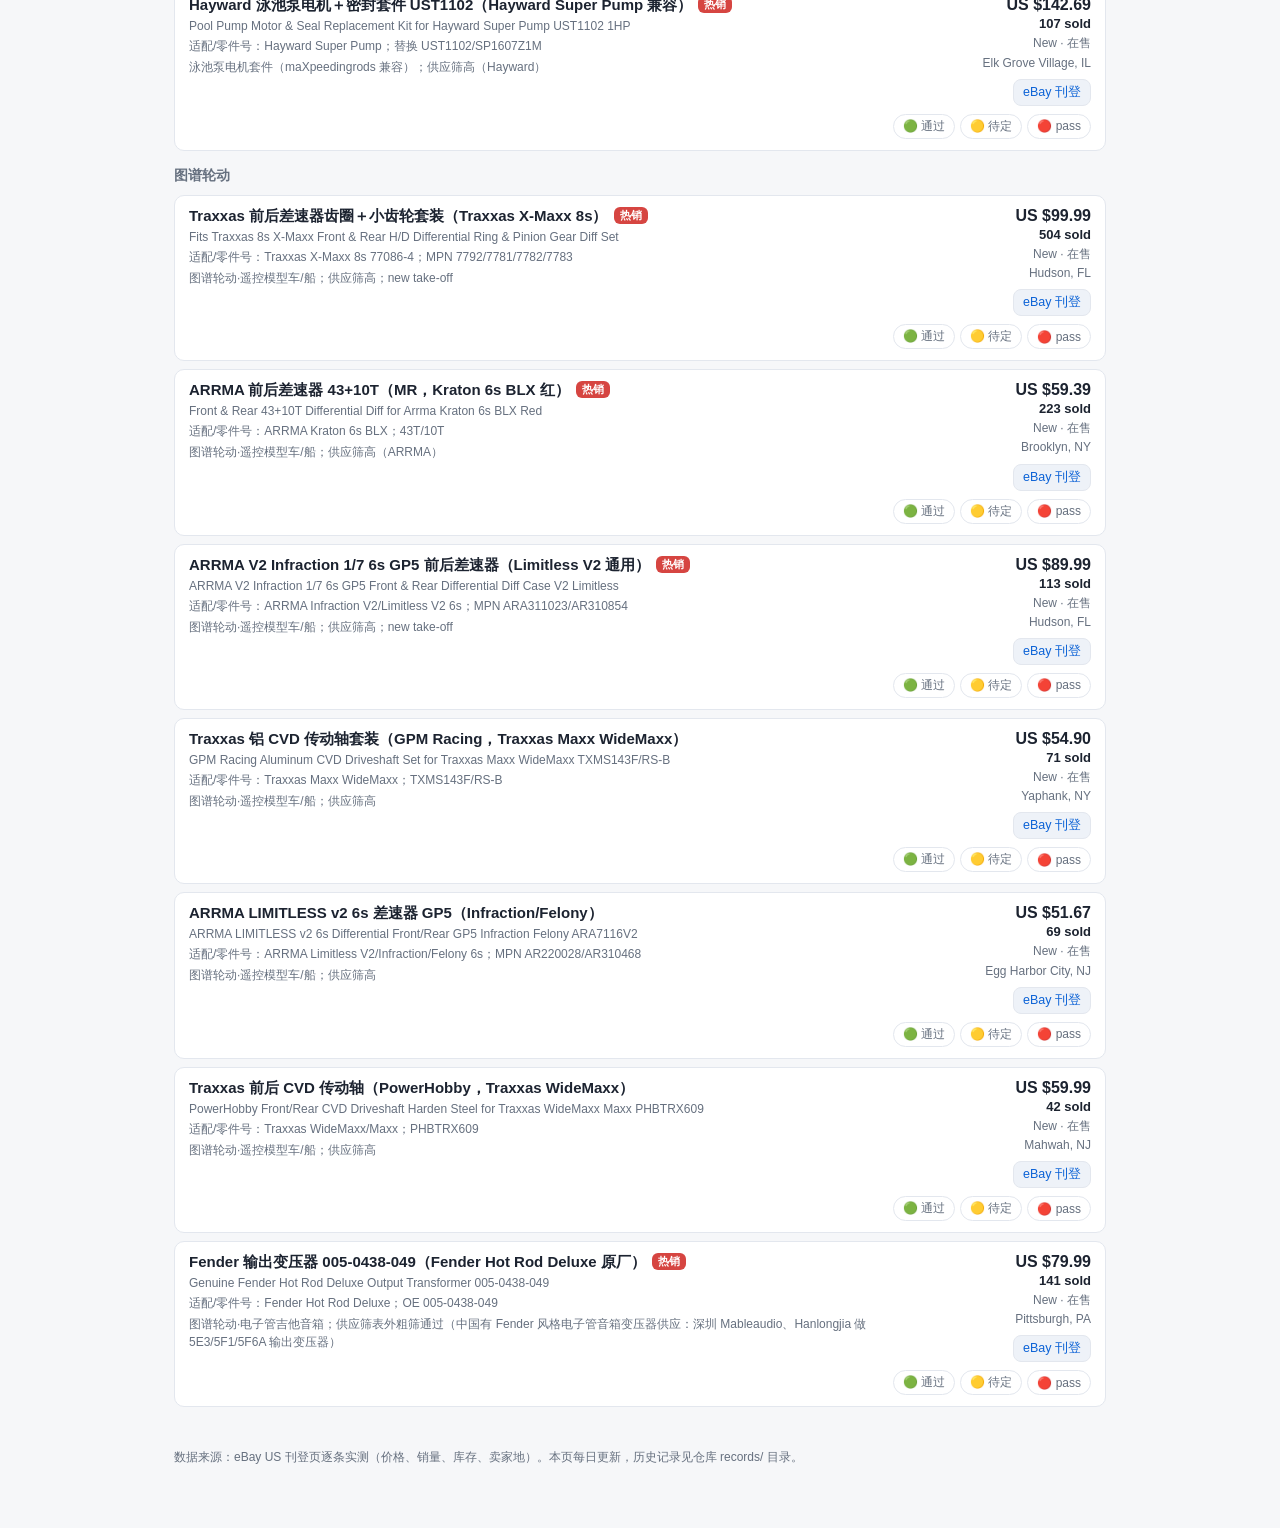
==== commit ebcd3fcb: "选品早报 2026-11-26：新增 22 条（主线 15＋图谱轮动 7；留最近 7 天）" ====
--- a/index.html
+++ b/index.html
@@ -79,7 +79,7 @@
 <footer>数据来源：eBay US 刊登页逐条实测（价格、销量、库存、卖家地）。本页每日更新，历史记录见仓库 records/ 目录。</footer>
 </div>
 <script>
-const DAYS = [{"date": "2026-11-25", "items": [{"avail": "在售", "b": "Bernina", "cond": "New", "fit": "Bernina Artista 185/200/630/640/730/830、Aurora 430/435/440QE/450；MPN 030-870-7300 BN870", "grp": "销量带 50–100", "id": "232398926326", "loc": "Salem, OR", "note": "缝纫机绣框；供应筛中", "p": "大椭圆绣框 145×255mm（Bernina Artista/Aurora）", "price": "US $65.00", "sold": 86, "t": "Large Oval Embroidery Hoop 145mm X 255mm Bernina Artista 185 200 630 640 730 830"}, {"avail": "在售", "b": "Hayward", "cond": "New", "fit": "Hayward MaxFlo SP2307X10、Super Pump SP2607X10/SP2610X15；Century UST1102", "grp": "销量带 50–100", "id": "176327771577", "loc": "Chino, CA", "note": "泳池泵电机；供应筛高（Hayward）", "p": "UST1102 泳池泵电机＋密封套件（Century 电机，替换 MaxFlo/Super Pump）", "price": "US $109.52", "sold": 98, "t": "Pool Pump Motor & Seal Kit UST1102 For Hayward Max Flow Century 1 hp 3450 RPM"}, {"avail": "在售", "b": "Hydro Master", "cond": "New", "fit": "替换 Waterway Executive 3711621-1W、Aqua-Flo XP2/XP2e；BX4117-S2", "grp": "销量带 50–100", "id": "374495257134", "loc": "Olympia, WA", "note": "SPA 泵；供应筛中（适配 Waterway）", "p": "4HP SPA 浴缸泵（Waterway Executive 56 替换）", "price": "US $369.95", "sold": 90, "t": "Hydro Master 4HP Hot Tub Spa Pump XP2, XP2e, Executive 56, LX Motor 240V 2-Speed"}, {"avail": "在售", "b": "Stihl", "cond": "New", "fit": "Stihl MS261/MS261C/MS271/MS291；MPN 1141-120-0616；Zama C1Q-S252/S211", "grp": "销量带 50–100", "id": "156151040056", "loc": "Burnside, KY", "note": "园林化油器；供应筛高", "p": "化油器 1141-120-0616（Stihl MS261/MS271/MS291）", "price": "US $89.99", "sold": 100, "t": "STIHL OEM ZAMA CARBURETOR 1141 120 0616 / 0606 FOR MS291 MS271 MS261 MS261C C-Q"}, {"avail": "在售", "b": "Honda", "cond": "New", "fit": "Honda GX340 11HP；OE 16100-ZE3-V01", "grp": "销量带 50–100", "id": "224414510468", "loc": "Evansville, IN", "note": "园林化油器；供应筛高", "p": "化油器 16100-ZE3-V01（Honda GX340）", "price": "US $105.99", "sold": 97, "t": "16100-ZE3-V01 GENUINE HONDA CARBURETOR (BE80B B)"}, {"avail": "在售", "b": "Husqvarna", "cond": "New", "fit": "Husqvarna 455/460 Rancher；OE 531440701/544883001", "grp": "销量带 50–100", "id": "134484799183", "loc": "Daytona Beach, FL", "note": "园林化油器；供应筛高；另有 $11.70 运费", "p": "化油器 531440701（Husqvarna 455/460 Rancher）", "price": "US $53.99", "sold": 93, "t": "OEM Husqvarna 455, 460 Rancher Carburetor"}, {"avail": "在售", "b": "Evinrude", "cond": "New", "fit": "Evinrude E-TEC 15–30HP；MPN 5007896，替代 5006492", "grp": "销量带 50–100", "id": "235343927185", "loc": "White House, TN", "note": "船外机燃油泵；供应筛高", "p": "燃油泵总成 5007896（Evinrude E-TEC 15–30HP）", "price": "US $444.30", "sold": 97, "t": "Evinrude 5007896 Fuel Pump & Vapor Separator Assembly Replaces 5006492"}, {"avail": "在售", "b": "Yamaha", "cond": "New", "fit": "Yamaha F75/F80/F90/F100；OE 67F-W0078-00-00", "grp": "销量带 50–100", "id": "326119960005", "loc": "Anthony, TX", "note": "船外机水泵；供应筛高", "p": "水泵修理套件 67F-W0078-00-00（Yamaha F75–F100）", "price": "US $70.99", "sold": 70, "t": "Yamaha F75,F80,F90,F100 Water Pump Repair Kit 67F-W0078-00-00 Official Yamaha"}, {"avail": "在售", "b": "Shimano", "cond": "New", "fit": "Shimano Stradic FM（按尺寸选）", "grp": "销量带 50–100", "id": "176301080202", "loc": "New York, NY", "note": "渔轮线杯；供应筛通过（中国厂供 Stradic 兼容线杯）；多尺寸刊登、$64.99 起", "p": "Stradic FM 备用线杯（多尺寸）", "price": "US $64.99 起", "sold": 82, "t": "SHIMANO STRADIC FM SPARE SPOOL ASSEMBLY (CHOOSE SIZE)"}, {"avail": "在售", "b": "Hydro Master", "cond": "New", "fit": "替换 Waterway 3721621-1W、Aqua-Flo XP2；BX4116-S2", "grp": "销量带 50–100", "id": "234884465408", "loc": "Olympia, WA", "note": "SPA 泵；供应筛中（适配 Waterway）", "p": "3HP SPA 浴缸泵（Waterway Executive 56 替换）", "price": "US $329.95", "sold": 57, "t": "Hydro Master 3HP Hot Tub Spa Pump XP2, XP2e, Executive 56, 240V LX Motor 2-Speed"}, {"avail": "在售", "b": "Penn", "cond": "New", "fit": "Penn International 50/50S/50SW/50T/50TW/50VW；MPN 1181975/024-050T", "grp": "销量带 10–49", "id": "385201786643", "loc": "Pensacola, FL", "note": "渔轮摇柄；供应筛通过（Penn 多数型号中国制造）", "p": "International 摇柄 024-050T（Penn 50 系列）", "price": "US $84.97", "sold": 42, "t": "Penn International Handle Assembly #024-050T 1181975"}, {"avail": "在售", "b": "Laing", "cond": "New", "fit": "Master Spas、LA Spas、Clearwater；Laing E14，MPN X320581/X320565/X400825/73348", "grp": "销量带 10–49", "id": "165688859535", "loc": "Riverside, CA", "note": "SPA 循环泵；供应筛高（归属 Jacuzzi）", "p": "E14 循环泵（Laing，Master Spas）", "price": "US $309.00", "sold": 43, "t": "Master Spas - Circulation Pump E14, Laing, 73348, X400825, X320565, X320581"}, {"avail": "在售", "b": "Hayward", "cond": "New", "fit": "Hayward Super Pump SP2607X10/W3SP2607X10，115/230V", "grp": "销量带 10–49", "id": "358553646462", "loc": "Chino, CA", "note": "泳池泵；供应筛高", "p": "Super Pump 1HP 泳池泵 W3SP2607X10（Hayward）", "price": "US $328.00", "sold": 34, "t": "New Super Pump 1 HP Single Speed Pool Pump for Hayward 115 / 230V W3SP2607X10"}, {"avail": "在售", "b": "Yamaha", "cond": "New", "fit": "Yamaha 115/130/F115；OE 6N6-W0078-02-00", "grp": "销量带 10–49", "id": "226136186868", "loc": "Anthony, TX", "note": "船外机水泵；供应筛高", "p": "水泵修理套件 6N6-W0078-02-00（Yamaha 115/130/F115）", "price": "US $84.99", "sold": 36, "t": "Yamaha 115 130 F115 Outboard Water Pump Repair Kit 6N6-W0078-02-00"}, {"avail": "在售", "b": "Suzuki", "cond": "New", "fit": "Suzuki DT75/DT85；OE 17400-95351", "grp": "销量带 10–49", "id": "220573345146", "loc": "Largo, FL", "note": "船外机水泵；供应筛高", "p": "水泵套件 17400-95351（Suzuki DT75/DT85）", "price": "US $53.73", "sold": 35, "t": "SUZUKI OUTBOARD WATER PUMP KIT 17400-95351"}, {"avail": "在售", "b": "Bernina", "cond": "New", "fit": "Bernina Deco 500/600/650、Simplicity SE1–3、White 3300；MPN 4IN1-D", "grp": "销量带 10–49", "id": "235088313803", "loc": "Salem, OR", "note": "缝纫机绣框；供应筛中", "p": "4 件绣框套装 4IN1-D（Bernina Deco 500/600/650）", "price": "US $115.00", "sold": 36, "t": "Set of 4 Embroidery Hoops for Bernina Deco 500,600,650 Simplicity SE1, SE2, SE3"}, {"avail": "在售", "b": "Johnson/Evinrude", "cond": "New", "fit": "Johnson/Evinrude 105/150/175HP 1991–2006；OE 763759/173-4981", "grp": "销量带 101–200", "id": "285300488983", "loc": "Rowland Heights, CA", "note": "船外机定子；供应筛高", "p": "定子 763759 35A（Johnson/Evinrude 150/175HP）", "price": "US $193.99", "sold": 106, "t": "150HP 175HP For Johnson Evinrude Outboard Stator 35 amp 6 Cyl 763759 173-4981"}, {"avail": "在售", "b": "Echo", "cond": "New", "fit": "Echo PB-580T/PB-580H/EB600RT；OE A021004331", "grp": "销量带 101–200", "id": "285040177569", "loc": "Beaver Falls, PA", "note": "园林化油器；供应筛高", "p": "化油器 A021004331（Echo PB-580T/PB-580H）", "price": "US $58.80", "sold": 106, "t": "GENUINE ECHO CARBURETOR FITS BLOWERS PB-580T PB-580H EB600RT A021004331"}, {"avail": "在售", "b": "Yamaha", "cond": "New", "fit": "Yamaha 115–200HP 1984–1996；OE 6E5-81800-10/11/12", "grp": "销量带 101–200", "id": "281785512980", "loc": "Houston, TX", "note": "船外机启动电机；供应筛高", "p": "启动电机 6E5-81800（Yamaha 115–200HP）", "price": "US $72.00", "sold": 104, "t": "Starter for Yamaha 6E5-81800-10-00 6E5-81800-11-00 6E5-81800-12-00"}, {"avail": "在售", "b": "Husqvarna", "cond": "New", "fit": "Husqvarna 455/460 Rancher、Jonsered CS2255；OE 531440701/544883001", "grp": "销量带 101–200", "id": "326102088502", "loc": "West Charleston, VT", "note": "园林化油器；供应筛高", "p": "化油器 531440701（Husqvarna 455/460、Jonsered CS2255）", "price": "US $59.95", "sold": 114, "t": "Husqvarna Jonsered cs 2255 455 460 rancher NEW OEM # 531440701 # 544883001"}, {"avail": "在售", "b": "Hayward", "cond": "New", "fit": "替换 Hayward 泳池泵；Century UST1152，1.5HP 3450RPM", "grp": "销量带 101–200", "id": "405687588131", "loc": "Walton, KY", "note": "泳池泵电机；供应筛高（Hayward）", "p": "UST1152 泳池泵电机 1.5HP（Century，替换 Hayward 泵）", "price": "US $139.94", "sold": 161, "t": "Hayward pool Pump 1.5 HP Pool Pump Replacement Century Motor For UST1152"}, {"avail": "在售", "b": "Scotsman", "cond": "New", "fit": "Scotsman SCE170；MPN 12-2419-71", "grp": "销量带 101–200", "id": "182174828935", "loc": "Houston, TX", "note": "商用制冰机水泵；供应筛中", "p": "水泵 12-2419-71（Scotsman SCE170）", "price": "US $187.95", "sold": 154, "t": "Scotsman 12-2419-71 Water Pump for SCE170"}, {"avail": "在售", "b": "Standard", "cond": "New", "fit": "Triumph MBM Ideal 3900/3905/3915 15\"；MPN KN42211 MBM# 0651", "grp": "图谱轮动", "id": "261984743843", "loc": "Debary, FL", "note": "图谱轮动·切纸/装订作坊设备；Standard 副厂刀片（非 MBM 原厂）；供应筛通过（中国断纸刀厂 OEM 定制痕迹）", "p": "切刀 MBM# 0651（Triumph 3900/3905/3915 15\"）", "price": "US $230.00", "sold": 46, "t": "Cutting Blade Standard TRIUMPH IDEAL MBM 3900 3905 3915 15\" Manual MBM# 0651"}], "note": "图谱轮动·切纸/装订作坊设备：MBM 官网 AC0653 $555、AC0658 $597、AC0656 $629（https://mbmcorp.com/product/triumph-cutter-knife-4705-4815-4850/），eBay 核心型号 #0653/#0658/#0656 仅 0–13 sold 未达标。图谱轮动·线锯机：DeWalt 官网 DW788 已停产无结果，Sears PartsDirect 有 93 个零件列表、无标价，eBay 本轮无 sold≥40 刊登。图谱轮动·弹球机：eBay 19 条达标刊登因供应筛拦下（ALLTEK 美国组装、RottenDog 美国产，无中国供应痕迹）；独立站见 Marco Specialties ALLTEK MPU $199.99、Solenoid $159.99、Lamp $129.99，Pinball Life 同款 Aux43 $85.00、Aux52 $89.95、MPU $199.95。本日约 09:34 起 eBay 全网 SORRY 限流，Kohler/Briggs、Flojet/Lippert/Jacuzzi/Norcold、Moen 及 Pfaff/Juki/Singer 部分分支未及核实。"}, {"date": "2026-11-24", "items": [{"b": "Juki", "p": "46 压脚套装 PF-SN-46（DDL-5550/8500/8700/9000）", "t": "46 Presser Foot Set for Juki DDL-5550/8500/8700/9000 PF-SN-46", "id": "142862899191", "price": "US $67.15", "cond": "New", "sold": 53, "avail": "在售", "loc": "武汉, China", "fit": "Juki DDL-5550/8500/8700/9000；MPN PF-SN-46", "note": "缝纫机压脚套装；供应筛高", "grp": "销量带 50–100"}, {"b": "Brother", "p": "Fast Frames Jumbo Hoop（PR1000）", "t": "Fast Frames Jumbo Hoop for Brother PR1000 Entrepreneur PRO", "id": "280614477579", "price": "US $189.00", "cond": "New", "sold": 51, "avail": "在售", "loc": "Ponca City, OK", "fit": "Brother PR1000 Entrepreneur PRO", "note": "缝纫机刺绣框；供应筛高", "grp": "销量带 50–100"}, {"b": "Baby Lock", "p": "3 件刺绣框套装 SA437/438/439（Ellegante/Ellageo/Ellisimo/Flare）", "t": "3pc Embroidery Hoop Set for Baby Lock Ellegante Ellageo Ellisimo Flare SA437 SA438 SA439", "id": "221730216214", "price": "US $89.00", "cond": "New", "sold": 50, "avail": "在售", "loc": "Salem, OR", "fit": "Baby Lock Ellegante/Ellageo/Ellisimo/Flare BLMFL；MPN SA437 EF73/SA438 EF74/SA439 EF75", "note": "缝纫机刺绣框；供应筛中", "grp": "销量带 50–100"}, {"b": "Mercury", "p": "倾斜电机 809885A1/A2 2-Wire（50–125HP）", "t": "Tilt Trim Motor 809885A1 809885A2 for Mercury 50-125HP 1992-2006 2-Wire", "id": "364856052881", "price": "US $64.61", "cond": "New", "sold": 50, "avail": "在售", "loc": "Monroe Township, NJ", "fit": "Mercury 809885A1/809885A2；50–125HP 1992–2006 2-Wire", "note": "船外机倾斜电机；供应筛高", "grp": "销量带 50–100"}, {"b": "Mercury", "p": "倾斜电机 809885A1/A2 2-Wire（ARCO 6276）", "t": "Tilt Trim Motor 809885A1 809885A2 ARCO 6276 for Mercury 1992-06 2-Wire", "id": "375999447701", "price": "US $64.88", "cond": "New", "sold": 50, "avail": "在售", "loc": "Hainesport, NJ", "fit": "Mercury 809885A1/809885A2；ARCO 6276；1992–06 2-Wire", "note": "船外机倾斜电机；供应筛高", "grp": "销量带 50–100"}, {"b": "Mercury", "p": "倾斜电机 809885A1/T2/885654T2", "t": "Tilt Trim Motor 809885A1 809885T2 885654T2 18-6777 430-22008 for Mercury", "id": "184076473418", "price": "US $62.99", "cond": "New", "sold": 89, "avail": "在售", "loc": "Apex, NC", "fit": "Mercury 809885A1/809885T2/885654T2/18-6777/430-22008", "note": "船外机倾斜电机；供应筛高", "grp": "销量带 50–100"}, {"b": "Mercury", "p": "燃油泵 809088T1/808505T01/827682T", "t": "Fuel Pump 809088T1 808505T01 827682T for Mercury 1999-2002", "id": "193547257145", "price": "US $149.99", "cond": "New", "sold": 58, "avail": "在售", "loc": "Hayward, CA", "fit": "Mercury 809088T1/808505T01/827682T；1999–2002", "note": "船外机燃油泵；供应筛高", "grp": "销量带 50–100"}, {"b": "Yamaha", "p": "OEM 水泵套件 61A-W0078-A4-00（F150/F200/F225）", "t": "Yamaha OEM Water Pump Kit 61A-W0078-A4-00 61A-44311-01-0 for F150 F200 F225", "id": "204794680017", "price": "US $106.95", "cond": "New", "sold": 98, "avail": "在售", "loc": "Middle River, MD", "fit": "Yamaha 61A-W0078-A4-00/61A-44311-01-0；F150/F200/F225", "note": "船外机水泵套件；供应筛高", "grp": "销量带 50–100"}, {"b": "Johnson/Evinrude", "p": "定子 584643（185–225HP 35A）", "t": "Stator 584643 for Johnson Evinrude 185-225HP 35-Amp 2-Stroke", "id": "285300492078", "price": "US $212.99", "cond": "New", "sold": 69, "avail": "在售", "loc": "Rowland Heights, CA", "fit": "Johnson/Evinrude 584643；185–225HP，35-Amp", "note": "船外机定子；供应筛高", "grp": "销量带 50–100"}, {"b": "Husqvarna", "p": "启动器 596230301（545/550XP Mark II）", "t": "Husqvarna Starter 596230301 for 545 550XP Mark II", "id": "285116397825", "price": "US $71.17", "cond": "New", "sold": 85, "avail": "在售", "loc": "Beaver Falls, PA", "fit": "Husqvarna 596230301；545/550XP Mark II", "note": "园林/小发动机启动器；供应筛高", "grp": "销量带 50–100"}, {"b": "Flojet", "p": "房车水泵 R3526144B 12V 3GPM", "t": "Flojet R3526144B 03526144 RV 12V On Demand Water Pump 3 GPM", "id": "136464062587", "price": "US $99.99", "cond": "New", "sold": 88, "avail": "在售", "loc": "Hatch, NM", "fit": "Flojet R3526144B（03526144）；12V 3 GPM", "note": "房车水泵；供应筛中", "grp": "销量带 50–100"}, {"b": "Ice-O-Matic", "p": "控制板套件 9101414-01S（蓝牙）", "t": "Ice-O-Matic Control Board Kit 9101414-01S IOT Bluetooth", "id": "116139088145", "price": "US $552.75", "cond": "New", "sold": 72, "avail": "在售", "loc": "Addison, IL", "fit": "Ice-O-Matic 9101414-01S", "note": "商用制冰机控制板；供应筛中", "grp": "销量带 50–100"}, {"b": "Ice-O-Matic", "p": "水泵 9161076-02 230V", "t": "Ice-O-Matic Water Pump 9161076-02 230V", "id": "183640927855", "price": "US $179.95", "cond": "New", "sold": 80, "avail": "在售", "loc": "Houston, TX", "fit": "Ice-O-Matic 9161076-02；230V", "note": "商用制冰机水泵；供应筛中", "grp": "销量带 50–100"}, {"b": "Juki", "p": "Ultra 68 压脚套装（DDL-5550/8500/8700/9000）", "t": "Ultra 68 Presser Foot Set for Juki DDL-5550 8500 8700 9000", "id": "142863150308", "price": "US $103.55", "cond": "New", "sold": 49, "avail": "在售", "loc": "武汉, China", "fit": "Juki DDL-5550/8500/8700/9000", "note": "缝纫机压脚套装；供应筛高", "grp": "销量带 10–49"}, {"b": "Mercury", "p": "倾斜电机 809885A2/A1（50–90/120/125HP）", "t": "Power Tilt Trim Motor 809885A2 809885A1 for Mercury 50-90 120 125HP", "id": "186439814206", "price": "US $63.30", "cond": "New", "sold": 37, "avail": "在售", "loc": "Monroe Township, NJ", "fit": "Mercury 809885A2/809885A1；50–90/120/125HP", "note": "船外机倾斜电机；供应筛高", "grp": "销量带 10–49"}, {"b": "Stihl", "p": "点火模块 1122 400 1314（046/066/MS460/650/660）", "t": "Stihl Ignition Module 1122 400 1314 for 046 066M 066MR MS460 650 660", "id": "156789686611", "price": "US $169.99", "cond": "New", "sold": 41, "avail": "在售", "loc": "Burnside, KY", "fit": "Stihl 1122 400 1314；046/066M/066MR/MS460/650/660", "note": "园林/小发动机点火模块；供应筛高", "grp": "销量带 10–49"}, {"b": "Hayward", "p": "PowerFlo 泳池泵 W3SP1580X15 1.5HP", "t": "Hayward PowerFlo Pool Pump W3SP1580X15 1.5HP Above Ground", "id": "800008161201", "price": "US $159.60", "cond": "New", "sold": 44, "avail": "在售", "loc": "Chino, CA", "fit": "Hayward W3SP1580X15；1.5HP 地上池", "note": "泳池泵；供应筛高", "grp": "销量带 10–49"}, {"b": "ARRMA", "p": "Outcast/Kraton 4S V2 金属主差速输入锥齿轮 2件（ARA4410V2T1/ARA4408V2）", "t": "ARRMA Outcast 4S V2 Kraton 4S V2 Metal Main Diff Input Gear 2pcs ARA4410V2T1 ARA4408V2", "id": "386302711049", "price": "US $79.99", "cond": "New", "sold": 43, "avail": "在售", "loc": "Hudson, FL", "fit": "ARRMA ARA4410V2T1/ARA4408V2；Outcast 4S V2/Kraton 4S V2", "note": "遥控模型差速齿轮；供应筛高", "grp": "销量带 10–49"}, {"b": "Hoshizaki", "p": "水泵电机 APTA92P10WD1（KM-320/500 等）", "t": "Hoshizaki Water Pump Motor APTA92P10WD1 for KM-320 500", "id": "196329025349", "price": "US $82.99", "cond": "New", "sold": 34, "avail": "在售", "loc": "Hebron, KY", "fit": "Hoshizaki APTA92P10WD1；KM-320/500 等", "note": "商用制冰机水泵电机；供应筛中", "grp": "销量带 10–49"}, {"b": "Printer's Parts & Equipment", "p": "橡胶墨辊 37H11（Heidelberg Windmill 10x15）", "t": "Heidelberg Rubber Ink Roller for Letterpress 10x15 Windmill 37H11", "id": "261576619528", "price": "US $125.00", "cond": "New", "sold": 180, "avail": "在售", "loc": "Debary, FL", "fit": "Heidelberg 10x15 Windmill；37H11", "note": "图谱轮动·活版印刷机；供应筛高（Heidelberg）；可开模·橡胶辊", "grp": "图谱轮动"}, {"b": "Printer's Parts & Equipment", "p": "墨辊套装 37H11 带 Runners WI466（Heidelberg Windmill 10x15）", "t": "Ink Form Rollers for Heidelberg 10x15 Windmill 37H11 with set of Runners WI466", "id": "261753244543", "price": "US $145.00", "cond": "New", "sold": 311, "avail": "在售", "loc": "Debary, FL", "fit": "Heidelberg 10x15 Windmill；37H11；WI466", "note": "图谱轮动·活版印刷机；供应筛高（Heidelberg）；可开模·橡胶辊", "grp": "图谱轮动"}, {"b": "Non-Brand", "p": "Gripper Bar T-1304（Heidelberg Windmill 10x15）", "t": "Gripper Bar 10x15 Heidelberg Letterpress Windmill T-1304", "id": "261582228736", "price": "US $95.00", "cond": "New", "sold": 386, "avail": "在售", "loc": "Debary, FL", "fit": "Heidelberg 10x15 Windmill；T-1304", "note": "图谱轮动·活版印刷机；供应筛高（Heidelberg）；可开模·金属件", "grp": "图谱轮动"}, {"b": "Unbranded", "p": "Gripper Bar T-1304 2件（Heidelberg Windmill 10x15）", "t": "2 pieces Gripper Bar 10x15 Heidelberg Letterpress Windmill T-1304", "id": "262862957698", "price": "US $115.80", "cond": "New", "sold": 128, "avail": "在售", "loc": "ShenZhen, China", "fit": "Heidelberg 10x15 Windmill；T-1304", "note": "图谱轮动·活版印刷机；供应筛高（Heidelberg）；卖家在中国；可开模·金属件", "grp": "图谱轮动"}, {"b": "GGS", "p": "Gripper Bar（Heidelberg Windmill 10x15）", "t": "Heidelberg 10x15 Gripper Bar Windmill", "id": "281916776037", "price": "US $99.00", "cond": "New", "sold": 92, "avail": "在售", "loc": "Miami, FL", "fit": "Heidelberg 10x15 Windmill", "note": "图谱轮动·活版印刷机；供应筛高（Heidelberg）；可开模·金属件", "grp": "图谱轮动"}, {"b": "New York Supplies", "p": "墨辊总成 37H11 23（Heidelberg Windmill 10x15）", "t": "Complete Ink Form Roller for Heidelberg Windmill 10x15 37H11 23 NYS-HE-WMT-R-23WRB", "id": "143966274887", "price": "US $275.00", "cond": "New", "sold": 46, "avail": "在售", "loc": "Milltown, NJ", "fit": "Heidelberg 10x15 Windmill；37H11；MPN NYS-HE-WMT-R-23WRB", "note": "图谱轮动·活版印刷机；供应筛高（Heidelberg）；可开模·橡胶辊", "grp": "图谱轮动"}, {"b": "Non-Brand", "p": "模切夹套 26x38（Heidelberg Windmill 10x15/Minerva）", "t": "Die Cutting Jacket for Heidelberg Letterpress Windmill 10x15 26x38 Minerva", "id": "251637742136", "price": "US $195.00", "cond": "New", "sold": 59, "avail": "在售", "loc": "Debary, FL", "fit": "Heidelberg 10x15 Windmill；26x38", "note": "图谱轮动·活版印刷机；供应筛高（Heidelberg）", "grp": "图谱轮动"}], "note": "图谱轮动·爱好者金属铸造熔炉：eBay 5 条 Devil-Forge 燃烧器数值达标（DFP $89.00–$106.00、DFC $91.00–$106.00、2 连 DFP $141.00，sold 45–257）但供应筛拦下：Devil-Forge 为立陶宛品牌、pools 表外无中国供应痕迹，且卖家为品牌官方店直售同款；独立站见官网 devil-forge.com DFP $90.00、DFC $98.00 https://devil-forge.com/gas-burners/61-gas-burner-dfp.html 。图谱轮动·玻璃窑/珐琅窑：独立站见 Clay King Paragon 元件套装 GL22A/GL22AD $405.00、GF10B/GF10BD $410.00、TnFQ11A $122.00、Q11P $121.00、Q11A $121.00、A100B $392.00、A99B $588.00、A88B $271.00，Skutt 元件套装 1027 $444.00、818 $252.00、1018 $296.00、Glazetech $164.00、714 $156.00 https://www.clay-king.com/?swp_form%5Bform_id%5D=1&s=Paragon+kiln+element ，eBay 本轮无 sold≥40 刊登。图谱轮动·活版印刷机：独立站 Boxcar Press 与 NA Graphics 无同款滚筒/夹纸器价格可佐证。"}];
+const DAYS = [{"date": "2026-11-26", "items": [{"avail": "在售", "b": "BUNN", "cond": "New", "fit": "BUNN 商用冲煮机多款；OE 01085.0002", "grp": "销量带 50–100", "id": "271997226657", "loc": "New Hartford, CT", "note": "商用咖啡电磁阀；供应筛中", "p": "电磁阀/水阀 01085.0002（BUNN 商用冲煮机）", "price": "US $99.00", "sold": 81, "t": "BUNN 01085.0002 Solenoid Water Valve for Coffee Brewer"}, {"avail": "在售", "b": "Manitowoc", "cond": "New", "fit": "Manitowoc 制冰机；OE 8252709", "grp": "销量带 50–100", "id": "322164395289", "loc": "Houston, TX", "note": "商用制冰水泵；供应筛中", "p": "水泵 8252709（230V）", "price": "US $154.95", "sold": 67, "t": "Manitowoc Water Pump 8252709 230V"}, {"avail": "在售", "b": "Yamaha", "cond": "New", "fit": "Yamaha 船外机；OE 6N7-81800-01-00/10-00", "grp": "销量带 50–100", "id": "274946548575", "loc": "Pacoima, CA", "note": "船外机启动电机（Caltric 兼容）；供应筛高（Yamaha Marine）", "p": "启动电机 6N7-81800-01-00/10-00（Caltric，Yamaha）", "price": "US $66.00", "sold": 96, "t": "Caltric Starter Motor Yamaha 6N7-81800-01-00 6N7-81800-10-00"}, {"avail": "在售", "b": "Johnson/Evinrude", "cond": "New", "fit": "Johnson/Evinrude；OE 5005801（替 175974）", "grp": "销量带 10–49", "id": "405798750808", "loc": "Kalamazoo, MI", "note": "船外机点火开关；供应筛高", "p": "点火开关带挂绳 5005801（BRP OEM）", "price": "US $76.24", "sold": 45, "t": "BRP OEM Johnson Evinrude Ignition Switch with Lanyard 5005801"}, {"avail": "在售", "b": "Brother/Baby Lock", "cond": "New", "fit": "Brother PE100/150/170D/180D/19D/200、Baby Lock EM1/EM2/Accent；替代 SA415–SA418", "grp": "销量带 10–49", "id": "321407521488", "loc": "Salem, OR", "note": "缝纫机绣花框套装（兼容件）；供应筛高（Brother）/中（Baby Lock）", "p": "4 件绣花框套装 4in1-D（Brother/Baby Lock）", "price": "US $115.00", "sold": 37, "t": "4pc Embroidery Hoop Set 4in1-D for Brother PE100 150 170D 180D 19D 200 Baby Lock EM1 EM2"}, {"avail": "在售", "b": "Husqvarna", "cond": "New", "fit": "Husqvarna 455/460/461；OE 531440701", "grp": "销量带 10–49", "id": "286481582396", "loc": "Beaver Falls, PA", "note": "园林化油器；供应筛高", "p": "化油器 531440701（Husqvarna 455/460/461）", "price": "US $83.73", "sold": 35, "t": "OEM Husqvarna 455 460 461 Carburetor 531440701"}, {"avail": "在售", "b": "Laing", "cond": "New", "fit": "Master Spas/Jacuzzi；Laing E5，OE 74427", "grp": "销量带 10–49", "id": "305664534608", "loc": "Memphis, TN", "note": "SPA 循环泵；供应筛高（归属 Jacuzzi）", "p": "E5 循环泵 SilentFlo 5000（Laing）", "price": "US $203.93", "sold": 34, "t": "Laing E5 Circulation Pump 74427 10-0102-K SilentFlo 5000 115/230V 10GPM"}, {"avail": "在售", "b": "Traxxas", "cond": "New", "fit": "Traxxas 1/16 E-REVO；MPN TRA7151X", "grp": "销量带 10–49", "id": "143629784200", "loc": "Martinsville, IN", "note": "遥控模型传动轴；供应筛高", "p": "7151X 钢传动轴总成 4 件（1/16 E-REVO）", "price": "US $62.95", "sold": 34, "t": "Traxxas 7151X Steel Driveshaft Assembled (4) 1/16 E-REVO"}, {"avail": "在售", "b": "Kohler", "cond": "New", "fit": "Kohler K321/K341 14/16HP；OE 45-053-55", "grp": "销量带 10–49", "id": "127979002361", "loc": "Hebron, KY", "note": "园林化油器套装；供应筛高", "p": "化油器套装 45-053-55（Kohler K321/K341）", "price": "US $79.00", "sold": 28, "t": "Kohler Carburetor Kit 45-053-55 K321 K341 Cast Iron M14 M16 14HP 16HP"}, {"avail": "在售", "b": "Flojet", "cond": "New", "fit": "Flojet 04325143A 替换；12V 4.5GPM 40PSI", "grp": "销量带 10–49", "id": "318302336221", "loc": "Florence, KY", "note": "房车水泵（兼容件）；供应筛中（FloJet）", "p": "水泵 04325143A（Flojet 兼容，12V 4.5GPM）", "price": "US $87.00", "sold": 27, "t": "Water System Pump 04325143A for Flojet 12V 4.5 GPM 40PSI Water System Pump"}, {"avail": "在售", "b": "Mercury", "cond": "New", "fit": "Mercury/Mariner 50–125HP；OE 46-43024A7", "grp": "销量带 101–200", "id": "123021194788", "loc": "Oldsmar, FL", "note": "船外机水泵套件（SEI 兼容）；供应筛高（Mercury Marine）", "p": "水泵套件 46-43024A7（SEI，Mercury/Mariner 50–125HP）", "price": "US $95.56", "sold": 150, "t": "SEI Mercury Mariner Water Pump Kit 46-43024A7 50-125HP"}, {"avail": "在售", "b": "Johnson/Evinrude", "cond": "New", "fit": "Johnson/Evinrude 2007–2012 VST；OE 5006063/5009118", "grp": "销量带 101–200", "id": "161926742246", "loc": "Ventura, CA", "note": "船外机电动燃油泵；供应筛高（Evinrude）", "p": "电动燃油泵 VST 5006063/5009118（QFS HFP-715）", "price": "US $189.98", "sold": 144, "t": "QFS Electric Fuel Pump Johnson Evinrude VST 5006063 5009118 HFP-715"}, {"avail": "在售", "b": "Scotsman", "cond": "New", "fit": "Scotsman C0522/C1030-E/MC0830；OE 12-2920-23", "grp": "销量带 101–200", "id": "164113250907", "loc": "Houston, TX", "note": "商用制冰水泵；供应筛中", "p": "水泵 12-2920-23（230V，Scotsman）", "price": "US $179.95", "sold": 160, "t": "Scotsman Water Pump 12-2920-23 230V C0522 C1030-E MC0830"}, {"avail": "在售", "b": "Scotsman", "cond": "New", "fit": "Scotsman SCE170；OE 12-2419-07", "grp": "销量带 101–200", "id": "222162513815", "loc": "Houston, TX", "note": "商用制冰水泵；供应筛中", "p": "水泵 12-2419-07（115V，Scotsman SCE170）", "price": "US $187.95", "sold": 115, "t": "Scotsman Water Pump 12-2419-07 115V SCE170"}, {"avail": "在售", "b": "Hayward", "cond": "New", "fit": "Hayward Super Pump；替换 UST1102/SP1607Z1M", "grp": "销量带 101–200", "id": "404682001082", "loc": "Elk Grove Village, IL", "note": "泳池泵电机套件（maXpeedingrods 兼容）；供应筛高（Hayward）", "p": "泳池泵电机＋密封套件 UST1102（Hayward Super Pump 兼容）", "price": "US $142.69", "sold": 107, "t": "Pool Pump Motor & Seal Replacement Kit for Hayward Super Pump UST1102 1HP"}, {"avail": "在售", "b": "Traxxas", "cond": "New", "fit": "Traxxas X-Maxx 8s 77086-4；MPN 7792/7781/7782/7783", "grp": "图谱轮动", "id": "382326957836", "loc": "Hudson, FL", "note": "图谱轮动·遥控模型车/船；供应筛高；new take-off", "p": "前后差速器齿圈＋小齿轮套装（Traxxas X-Maxx 8s）", "price": "US $99.99", "sold": 504, "t": "Fits Traxxas 8s X-Maxx Front & Rear H/D Differential Ring & Pinion Gear Diff Set"}, {"avail": "在售", "b": "ARRMA", "cond": "New", "fit": "ARRMA Kraton 6s BLX；43T/10T", "grp": "图谱轮动", "id": "335333528395", "loc": "Brooklyn, NY", "note": "图谱轮动·遥控模型车/船；供应筛高（ARRMA）", "p": "前后差速器 43+10T（MR，Kraton 6s BLX 红）", "price": "US $59.39", "sold": 223, "t": "Front & Rear 43+10T Differential Diff for Arrma Kraton 6s BLX Red"}, {"avail": "在售", "b": "ARRMA", "cond": "New", "fit": "ARRMA Infraction V2/Limitless V2 6s；MPN ARA311023/AR310854", "grp": "图谱轮动", "id": "144042449826", "loc": "Hudson, FL", "note": "图谱轮动·遥控模型车/船；供应筛高；new take-off", "p": "V2 Infraction 1/7 6s GP5 前后差速器（Limitless V2 通用）", "price": "US $89.99", "sold": 113, "t": "ARRMA V2 Infraction 1/7 6s GP5 Front & Rear Differential Diff Case V2 Limitless"}, {"avail": "在售", "b": "Traxxas", "cond": "New", "fit": "Traxxas Maxx WideMaxx；TXMS143F/RS-B", "grp": "图谱轮动", "id": "392931938392", "loc": "Yaphank, NY", "note": "图谱轮动·遥控模型车/船；供应筛高", "p": "铝 CVD 传动轴套装（GPM Racing，Traxxas Maxx WideMaxx）", "price": "US $54.90", "sold": 71, "t": "GPM Racing Aluminum CVD Driveshaft Set for Traxxas Maxx WideMaxx TXMS143F/RS-B"}, {"avail": "在售", "b": "ARRMA", "cond": "New", "fit": "ARRMA Limitless V2/Infraction/Felony 6s；MPN AR220028/AR310468", "grp": "图谱轮动", "id": "394214626724", "loc": "Egg Harbor City, NJ", "note": "图谱轮动·遥控模型车/船；供应筛高", "p": "LIMITLESS v2 6s 差速器 GP5（Infraction/Felony）", "price": "US $51.67", "sold": 69, "t": "ARRMA LIMITLESS v2 6s Differential Front/Rear GP5 Infraction Felony ARA7116V2"}, {"avail": "在售", "b": "Traxxas", "cond": "New", "fit": "Traxxas WideMaxx/Maxx；PHBTRX609", "grp": "图谱轮动", "id": "305345488726", "loc": "Mahwah, NJ", "note": "图谱轮动·遥控模型车/船；供应筛高", "p": "前后 CVD 传动轴（PowerHobby，Traxxas WideMaxx）", "price": "US $59.99", "sold": 42, "t": "PowerHobby Front/Rear CVD Driveshaft Harden Steel for Traxxas WideMaxx Maxx PHBTRX609"}, {"avail": "在售", "b": "Fender", "cond": "New", "fit": "Fender Hot Rod Deluxe；OE 005-0438-049", "grp": "图谱轮动", "id": "312326829913", "loc": "Pittsburgh, PA", "note": "图谱轮动·电子管吉他音箱；供应筛表外粗筛通过（中国有 Fender 风格电子管音箱变压器供应：深圳 Mableaudio、Hanlongjia 做 5E3/5F1/5F6A 输出变压器）", "p": "输出变压器 005-0438-049（Fender Hot Rod Deluxe 原厂）", "price": "US $79.99", "sold": 141, "t": "Genuine Fender Hot Rod Deluxe Output Transformer 005-0438-049"}], "note": "图谱轮动·娃娃机/兑奖机：eBay 7 条数值达标（MEI Mars TRC 6800H $199/355 sold、Mars CF7512 $219/204 sold、Conlux NBM 3100 $101.15/156 sold、Coinco 9300-L $179/104 sold、Conlux CCM5G-1 $126.65/87 sold、Mars CF7512 $219.95/47 sold、Conlux CCM5G-4 $143.65/45 sold）均为通用 MDB 投币/纸币器且全部供应筛拦下（MEI/Mars、Coinco 按 11-17 #26 先例未确认；Conlux 中国供应痕迹未确认，仅一条刊登原产地标注 China）；代表件 9 英寸抓手套件仅 5 sold、彩虹爪主板仅 1 sold 未达标。独立站见 VendingWorld Conlux CCM5G 翻新 $229.00（https://vendingworld.com/conlux-ccm5g-mdb-5-tube-coin-mechanism-refurbished）。图谱轮动·遥控模型车/船：代表件 ARA4408V2 原厂 4S CVD 仅 $36–38（价<$50）、Infraction 6S 中差 46T 原厂 $28–32（价<$50）、Wide-Maxx 原厂前后差速器 $32.99/$44.99（价<$50）均未达标；模型船美国卖家件多未显示 sold。图谱轮动·电子管吉他音箱：代表件 Twin Reverb 输出变压器（1975 款等）与电源变压器 L022756 均为单件古董件、未显示 sold≥40；5E3 CLONE 零件套件（324165897216，$142/51 sold）为 DIY 散件套装、无品牌与供应痕迹，不报。未完成分支（明日优先补扫）：Hoshizaki S-0731 IMM 电机（搜索页 $274.99/115 sold，详情页 SORRY 未核实）、Yamaha 启动电机 6H3-81800-10-00（搜索页 $64.97/62 sold，详情页 SORRY 未核实）、Kawasaki 化油器/点火线圈、Kohler 点火线圈/启动电机、Honda GX 点火线圈、Briggs Quantum/Intek 化油器、Shimano Twin Power 线杯、Daiwa Saltiga/Certate 线杯、Laing E5-NB、Lippert leveling 液压泵电机/支腿、Jacuzzi LX 循环泵 6500-907。"}, {"date": "2026-11-25", "items": [{"avail": "在售", "b": "Bernina", "cond": "New", "fit": "Bernina Artista 185/200/630/640/730/830、Aurora 430/435/440QE/450；MPN 030-870-7300 BN870", "grp": "销量带 50–100", "id": "232398926326", "loc": "Salem, OR", "note": "缝纫机绣框；供应筛中", "p": "大椭圆绣框 145×255mm（Bernina Artista/Aurora）", "price": "US $65.00", "sold": 86, "t": "Large Oval Embroidery Hoop 145mm X 255mm Bernina Artista 185 200 630 640 730 830"}, {"avail": "在售", "b": "Hayward", "cond": "New", "fit": "Hayward MaxFlo SP2307X10、Super Pump SP2607X10/SP2610X15；Century UST1102", "grp": "销量带 50–100", "id": "176327771577", "loc": "Chino, CA", "note": "泳池泵电机；供应筛高（Hayward）", "p": "UST1102 泳池泵电机＋密封套件（Century 电机，替换 MaxFlo/Super Pump）", "price": "US $109.52", "sold": 98, "t": "Pool Pump Motor & Seal Kit UST1102 For Hayward Max Flow Century 1 hp 3450 RPM"}, {"avail": "在售", "b": "Hydro Master", "cond": "New", "fit": "替换 Waterway Executive 3711621-1W、Aqua-Flo XP2/XP2e；BX4117-S2", "grp": "销量带 50–100", "id": "374495257134", "loc": "Olympia, WA", "note": "SPA 泵；供应筛中（适配 Waterway）", "p": "4HP SPA 浴缸泵（Waterway Executive 56 替换）", "price": "US $369.95", "sold": 90, "t": "Hydro Master 4HP Hot Tub Spa Pump XP2, XP2e, Executive 56, LX Motor 240V 2-Speed"}, {"avail": "在售", "b": "Stihl", "cond": "New", "fit": "Stihl MS261/MS261C/MS271/MS291；MPN 1141-120-0616；Zama C1Q-S252/S211", "grp": "销量带 50–100", "id": "156151040056", "loc": "Burnside, KY", "note": "园林化油器；供应筛高", "p": "化油器 1141-120-0616（Stihl MS261/MS271/MS291）", "price": "US $89.99", "sold": 100, "t": "STIHL OEM ZAMA CARBURETOR 1141 120 0616 / 0606 FOR MS291 MS271 MS261 MS261C C-Q"}, {"avail": "在售", "b": "Honda", "cond": "New", "fit": "Honda GX340 11HP；OE 16100-ZE3-V01", "grp": "销量带 50–100", "id": "224414510468", "loc": "Evansville, IN", "note": "园林化油器；供应筛高", "p": "化油器 16100-ZE3-V01（Honda GX340）", "price": "US $105.99", "sold": 97, "t": "16100-ZE3-V01 GENUINE HONDA CARBURETOR (BE80B B)"}, {"avail": "在售", "b": "Husqvarna", "cond": "New", "fit": "Husqvarna 455/460 Rancher；OE 531440701/544883001", "grp": "销量带 50–100", "id": "134484799183", "loc": "Daytona Beach, FL", "note": "园林化油器；供应筛高；另有 $11.70 运费", "p": "化油器 531440701（Husqvarna 455/460 Rancher）", "price": "US $53.99", "sold": 93, "t": "OEM Husqvarna 455, 460 Rancher Carburetor"}, {"avail": "在售", "b": "Evinrude", "cond": "New", "fit": "Evinrude E-TEC 15–30HP；MPN 5007896，替代 5006492", "grp": "销量带 50–100", "id": "235343927185", "loc": "White House, TN", "note": "船外机燃油泵；供应筛高", "p": "燃油泵总成 5007896（Evinrude E-TEC 15–30HP）", "price": "US $444.30", "sold": 97, "t": "Evinrude 5007896 Fuel Pump & Vapor Separator Assembly Replaces 5006492"}, {"avail": "在售", "b": "Yamaha", "cond": "New", "fit": "Yamaha F75/F80/F90/F100；OE 67F-W0078-00-00", "grp": "销量带 50–100", "id": "326119960005", "loc": "Anthony, TX", "note": "船外机水泵；供应筛高", "p": "水泵修理套件 67F-W0078-00-00（Yamaha F75–F100）", "price": "US $70.99", "sold": 70, "t": "Yamaha F75,F80,F90,F100 Water Pump Repair Kit 67F-W0078-00-00 Official Yamaha"}, {"avail": "在售", "b": "Shimano", "cond": "New", "fit": "Shimano Stradic FM（按尺寸选）", "grp": "销量带 50–100", "id": "176301080202", "loc": "New York, NY", "note": "渔轮线杯；供应筛通过（中国厂供 Stradic 兼容线杯）；多尺寸刊登、$64.99 起", "p": "Stradic FM 备用线杯（多尺寸）", "price": "US $64.99 起", "sold": 82, "t": "SHIMANO STRADIC FM SPARE SPOOL ASSEMBLY (CHOOSE SIZE)"}, {"avail": "在售", "b": "Hydro Master", "cond": "New", "fit": "替换 Waterway 3721621-1W、Aqua-Flo XP2；BX4116-S2", "grp": "销量带 50–100", "id": "234884465408", "loc": "Olympia, WA", "note": "SPA 泵；供应筛中（适配 Waterway）", "p": "3HP SPA 浴缸泵（Waterway Executive 56 替换）", "price": "US $329.95", "sold": 57, "t": "Hydro Master 3HP Hot Tub Spa Pump XP2, XP2e, Executive 56, 240V LX Motor 2-Speed"}, {"avail": "在售", "b": "Penn", "cond": "New", "fit": "Penn International 50/50S/50SW/50T/50TW/50VW；MPN 1181975/024-050T", "grp": "销量带 10–49", "id": "385201786643", "loc": "Pensacola, FL", "note": "渔轮摇柄；供应筛通过（Penn 多数型号中国制造）", "p": "International 摇柄 024-050T（Penn 50 系列）", "price": "US $84.97", "sold": 42, "t": "Penn International Handle Assembly #024-050T 1181975"}, {"avail": "在售", "b": "Laing", "cond": "New", "fit": "Master Spas、LA Spas、Clearwater；Laing E14，MPN X320581/X320565/X400825/73348", "grp": "销量带 10–49", "id": "165688859535", "loc": "Riverside, CA", "note": "SPA 循环泵；供应筛高（归属 Jacuzzi）", "p": "E14 循环泵（Laing，Master Spas）", "price": "US $309.00", "sold": 43, "t": "Master Spas - Circulation Pump E14, Laing, 73348, X400825, X320565, X320581"}, {"avail": "在售", "b": "Hayward", "cond": "New", "fit": "Hayward Super Pump SP2607X10/W3SP2607X10，115/230V", "grp": "销量带 10–49", "id": "358553646462", "loc": "Chino, CA", "note": "泳池泵；供应筛高", "p": "Super Pump 1HP 泳池泵 W3SP2607X10（Hayward）", "price": "US $328.00", "sold": 34, "t": "New Super Pump 1 HP Single Speed Pool Pump for Hayward 115 / 230V W3SP2607X10"}, {"avail": "在售", "b": "Yamaha", "cond": "New", "fit": "Yamaha 115/130/F115；OE 6N6-W0078-02-00", "grp": "销量带 10–49", "id": "226136186868", "loc": "Anthony, TX", "note": "船外机水泵；供应筛高", "p": "水泵修理套件 6N6-W0078-02-00（Yamaha 115/130/F115）", "price": "US $84.99", "sold": 36, "t": "Yamaha 115 130 F115 Outboard Water Pump Repair Kit 6N6-W0078-02-00"}, {"avail": "在售", "b": "Suzuki", "cond": "New", "fit": "Suzuki DT75/DT85；OE 17400-95351", "grp": "销量带 10–49", "id": "220573345146", "loc": "Largo, FL", "note": "船外机水泵；供应筛高", "p": "水泵套件 17400-95351（Suzuki DT75/DT85）", "price": "US $53.73", "sold": 35, "t": "SUZUKI OUTBOARD WATER PUMP KIT 17400-95351"}, {"avail": "在售", "b": "Bernina", "cond": "New", "fit": "Bernina Deco 500/600/650、Simplicity SE1–3、White 3300；MPN 4IN1-D", "grp": "销量带 10–49", "id": "235088313803", "loc": "Salem, OR", "note": "缝纫机绣框；供应筛中", "p": "4 件绣框套装 4IN1-D（Bernina Deco 500/600/650）", "price": "US $115.00", "sold": 36, "t": "Set of 4 Embroidery Hoops for Bernina Deco 500,600,650 Simplicity SE1, SE2, SE3"}, {"avail": "在售", "b": "Johnson/Evinrude", "cond": "New", "fit": "Johnson/Evinrude 105/150/175HP 1991–2006；OE 763759/173-4981", "grp": "销量带 101–200", "id": "285300488983", "loc": "Rowland Heights, CA", "note": "船外机定子；供应筛高", "p": "定子 763759 35A（Johnson/Evinrude 150/175HP）", "price": "US $193.99", "sold": 106, "t": "150HP 175HP For Johnson Evinrude Outboard Stator 35 amp 6 Cyl 763759 173-4981"}, {"avail": "在售", "b": "Echo", "cond": "New", "fit": "Echo PB-580T/PB-580H/EB600RT；OE A021004331", "grp": "销量带 101–200", "id": "285040177569", "loc": "Beaver Falls, PA", "note": "园林化油器；供应筛高", "p": "化油器 A021004331（Echo PB-580T/PB-580H）", "price": "US $58.80", "sold": 106, "t": "GENUINE ECHO CARBURETOR FITS BLOWERS PB-580T PB-580H EB600RT A021004331"}, {"avail": "在售", "b": "Yamaha", "cond": "New", "fit": "Yamaha 115–200HP 1984–1996；OE 6E5-81800-10/11/12", "grp": "销量带 101–200", "id": "281785512980", "loc": "Houston, TX", "note": "船外机启动电机；供应筛高", "p": "启动电机 6E5-81800（Yamaha 115–200HP）", "price": "US $72.00", "sold": 104, "t": "Starter for Yamaha 6E5-81800-10-00 6E5-81800-11-00 6E5-81800-12-00"}, {"avail": "在售", "b": "Husqvarna", "cond": "New", "fit": "Husqvarna 455/460 Rancher、Jonsered CS2255；OE 531440701/544883001", "grp": "销量带 101–200", "id": "326102088502", "loc": "West Charleston, VT", "note": "园林化油器；供应筛高", "p": "化油器 531440701（Husqvarna 455/460、Jonsered CS2255）", "price": "US $59.95", "sold": 114, "t": "Husqvarna Jonsered cs 2255 455 460 rancher NEW OEM # 531440701 # 544883001"}, {"avail": "在售", "b": "Hayward", "cond": "New", "fit": "替换 Hayward 泳池泵；Century UST1152，1.5HP 3450RPM", "grp": "销量带 101–200", "id": "405687588131", "loc": "Walton, KY", "note": "泳池泵电机；供应筛高（Hayward）", "p": "UST1152 泳池泵电机 1.5HP（Century，替换 Hayward 泵）", "price": "US $139.94", "sold": 161, "t": "Hayward pool Pump 1.5 HP Pool Pump Replacement Century Motor For UST1152"}, {"avail": "在售", "b": "Scotsman", "cond": "New", "fit": "Scotsman SCE170；MPN 12-2419-71", "grp": "销量带 101–200", "id": "182174828935", "loc": "Houston, TX", "note": "商用制冰机水泵；供应筛中", "p": "水泵 12-2419-71（Scotsman SCE170）", "price": "US $187.95", "sold": 154, "t": "Scotsman 12-2419-71 Water Pump for SCE170"}, {"avail": "在售", "b": "Standard", "cond": "New", "fit": "Triumph MBM Ideal 3900/3905/3915 15\"；MPN KN42211 MBM# 0651", "grp": "图谱轮动", "id": "261984743843", "loc": "Debary, FL", "note": "图谱轮动·切纸/装订作坊设备；Standard 副厂刀片（非 MBM 原厂）；供应筛通过（中国断纸刀厂 OEM 定制痕迹）", "p": "切刀 MBM# 0651（Triumph 3900/3905/3915 15\"）", "price": "US $230.00", "sold": 46, "t": "Cutting Blade Standard TRIUMPH IDEAL MBM 3900 3905 3915 15\" Manual MBM# 0651"}], "note": "图谱轮动·切纸/装订作坊设备：MBM 官网 AC0653 $555、AC0658 $597、AC0656 $629（https://mbmcorp.com/product/triumph-cutter-knife-4705-4815-4850/），eBay 核心型号 #0653/#0658/#0656 仅 0–13 sold 未达标。图谱轮动·线锯机：DeWalt 官网 DW788 已停产无结果，Sears PartsDirect 有 93 个零件列表、无标价，eBay 本轮无 sold≥40 刊登。图谱轮动·弹球机：eBay 19 条达标刊登因供应筛拦下（ALLTEK 美国组装、RottenDog 美国产，无中国供应痕迹）；独立站见 Marco Specialties ALLTEK MPU $199.99、Solenoid $159.99、Lamp $129.99，Pinball Life 同款 Aux43 $85.00、Aux52 $89.95、MPU $199.95。本日约 09:34 起 eBay 全网 SORRY 限流，Kohler/Briggs、Flojet/Lippert/Jacuzzi/Norcold、Moen 及 Pfaff/Juki/Singer 部分分支未及核实。"}, {"date": "2026-11-24", "items": [{"b": "Juki", "p": "46 压脚套装 PF-SN-46（DDL-5550/8500/8700/9000）", "t": "46 Presser Foot Set for Juki DDL-5550/8500/8700/9000 PF-SN-46", "id": "142862899191", "price": "US $67.15", "cond": "New", "sold": 53, "avail": "在售", "loc": "武汉, China", "fit": "Juki DDL-5550/8500/8700/9000；MPN PF-SN-46", "note": "缝纫机压脚套装；供应筛高", "grp": "销量带 50–100"}, {"b": "Brother", "p": "Fast Frames Jumbo Hoop（PR1000）", "t": "Fast Frames Jumbo Hoop for Brother PR1000 Entrepreneur PRO", "id": "280614477579", "price": "US $189.00", "cond": "New", "sold": 51, "avail": "在售", "loc": "Ponca City, OK", "fit": "Brother PR1000 Entrepreneur PRO", "note": "缝纫机刺绣框；供应筛高", "grp": "销量带 50–100"}, {"b": "Baby Lock", "p": "3 件刺绣框套装 SA437/438/439（Ellegante/Ellageo/Ellisimo/Flare）", "t": "3pc Embroidery Hoop Set for Baby Lock Ellegante Ellageo Ellisimo Flare SA437 SA438 SA439", "id": "221730216214", "price": "US $89.00", "cond": "New", "sold": 50, "avail": "在售", "loc": "Salem, OR", "fit": "Baby Lock Ellegante/Ellageo/Ellisimo/Flare BLMFL；MPN SA437 EF73/SA438 EF74/SA439 EF75", "note": "缝纫机刺绣框；供应筛中", "grp": "销量带 50–100"}, {"b": "Mercury", "p": "倾斜电机 809885A1/A2 2-Wire（50–125HP）", "t": "Tilt Trim Motor 809885A1 809885A2 for Mercury 50-125HP 1992-2006 2-Wire", "id": "364856052881", "price": "US $64.61", "cond": "New", "sold": 50, "avail": "在售", "loc": "Monroe Township, NJ", "fit": "Mercury 809885A1/809885A2；50–125HP 1992–2006 2-Wire", "note": "船外机倾斜电机；供应筛高", "grp": "销量带 50–100"}, {"b": "Mercury", "p": "倾斜电机 809885A1/A2 2-Wire（ARCO 6276）", "t": "Tilt Trim Motor 809885A1 809885A2 ARCO 6276 for Mercury 1992-06 2-Wire", "id": "375999447701", "price": "US $64.88", "cond": "New", "sold": 50, "avail": "在售", "loc": "Hainesport, NJ", "fit": "Mercury 809885A1/809885A2；ARCO 6276；1992–06 2-Wire", "note": "船外机倾斜电机；供应筛高", "grp": "销量带 50–100"}, {"b": "Mercury", "p": "倾斜电机 809885A1/T2/885654T2", "t": "Tilt Trim Motor 809885A1 809885T2 885654T2 18-6777 430-22008 for Mercury", "id": "184076473418", "price": "US $62.99", "cond": "New", "sold": 89, "avail": "在售", "loc": "Apex, NC", "fit": "Mercury 809885A1/809885T2/885654T2/18-6777/430-22008", "note": "船外机倾斜电机；供应筛高", "grp": "销量带 50–100"}, {"b": "Mercury", "p": "燃油泵 809088T1/808505T01/827682T", "t": "Fuel Pump 809088T1 808505T01 827682T for Mercury 1999-2002", "id": "193547257145", "price": "US $149.99", "cond": "New", "sold": 58, "avail": "在售", "loc": "Hayward, CA", "fit": "Mercury 809088T1/808505T01/827682T；1999–2002", "note": "船外机燃油泵；供应筛高", "grp": "销量带 50–100"}, {"b": "Yamaha", "p": "OEM 水泵套件 61A-W0078-A4-00（F150/F200/F225）", "t": "Yamaha OEM Water Pump Kit 61A-W0078-A4-00 61A-44311-01-0 for F150 F200 F225", "id": "204794680017", "price": "US $106.95", "cond": "New", "sold": 98, "avail": "在售", "loc": "Middle River, MD", "fit": "Yamaha 61A-W0078-A4-00/61A-44311-01-0；F150/F200/F225", "note": "船外机水泵套件；供应筛高", "grp": "销量带 50–100"}, {"b": "Johnson/Evinrude", "p": "定子 584643（185–225HP 35A）", "t": "Stator 584643 for Johnson Evinrude 185-225HP 35-Amp 2-Stroke", "id": "285300492078", "price": "US $212.99", "cond": "New", "sold": 69, "avail": "在售", "loc": "Rowland Heights, CA", "fit": "Johnson/Evinrude 584643；185–225HP，35-Amp", "note": "船外机定子；供应筛高", "grp": "销量带 50–100"}, {"b": "Husqvarna", "p": "启动器 596230301（545/550XP Mark II）", "t": "Husqvarna Starter 596230301 for 545 550XP Mark II", "id": "285116397825", "price": "US $71.17", "cond": "New", "sold": 85, "avail": "在售", "loc": "Beaver Falls, PA", "fit": "Husqvarna 596230301；545/550XP Mark II", "note": "园林/小发动机启动器；供应筛高", "grp": "销量带 50–100"}, {"b": "Flojet", "p": "房车水泵 R3526144B 12V 3GPM", "t": "Flojet R3526144B 03526144 RV 12V On Demand Water Pump 3 GPM", "id": "136464062587", "price": "US $99.99", "cond": "New", "sold": 88, "avail": "在售", "loc": "Hatch, NM", "fit": "Flojet R3526144B（03526144）；12V 3 GPM", "note": "房车水泵；供应筛中", "grp": "销量带 50–100"}, {"b": "Ice-O-Matic", "p": "控制板套件 9101414-01S（蓝牙）", "t": "Ice-O-Matic Control Board Kit 9101414-01S IOT Bluetooth", "id": "116139088145", "price": "US $552.75", "cond": "New", "sold": 72, "avail": "在售", "loc": "Addison, IL", "fit": "Ice-O-Matic 9101414-01S", "note": "商用制冰机控制板；供应筛中", "grp": "销量带 50–100"}, {"b": "Ice-O-Matic", "p": "水泵 9161076-02 230V", "t": "Ice-O-Matic Water Pump 9161076-02 230V", "id": "183640927855", "price": "US $179.95", "cond": "New", "sold": 80, "avail": "在售", "loc": "Houston, TX", "fit": "Ice-O-Matic 9161076-02；230V", "note": "商用制冰机水泵；供应筛中", "grp": "销量带 50–100"}, {"b": "Juki", "p": "Ultra 68 压脚套装（DDL-5550/8500/8700/9000）", "t": "Ultra 68 Presser Foot Set for Juki DDL-5550 8500 8700 9000", "id": "142863150308", "price": "US $103.55", "cond": "New", "sold": 49, "avail": "在售", "loc": "武汉, China", "fit": "Juki DDL-5550/8500/8700/9000", "note": "缝纫机压脚套装；供应筛高", "grp": "销量带 10–49"}, {"b": "Mercury", "p": "倾斜电机 809885A2/A1（50–90/120/125HP）", "t": "Power Tilt Trim Motor 809885A2 809885A1 for Mercury 50-90 120 125HP", "id": "186439814206", "price": "US $63.30", "cond": "New", "sold": 37, "avail": "在售", "loc": "Monroe Township, NJ", "fit": "Mercury 809885A2/809885A1；50–90/120/125HP", "note": "船外机倾斜电机；供应筛高", "grp": "销量带 10–49"}, {"b": "Stihl", "p": "点火模块 1122 400 1314（046/066/MS460/650/660）", "t": "Stihl Ignition Module 1122 400 1314 for 046 066M 066MR MS460 650 660", "id": "156789686611", "price": "US $169.99", "cond": "New", "sold": 41, "avail": "在售", "loc": "Burnside, KY", "fit": "Stihl 1122 400 1314；046/066M/066MR/MS460/650/660", "note": "园林/小发动机点火模块；供应筛高", "grp": "销量带 10–49"}, {"b": "Hayward", "p": "PowerFlo 泳池泵 W3SP1580X15 1.5HP", "t": "Hayward PowerFlo Pool Pump W3SP1580X15 1.5HP Above Ground", "id": "800008161201", "price": "US $159.60", "cond": "New", "sold": 44, "avail": "在售", "loc": "Chino, CA", "fit": "Hayward W3SP1580X15；1.5HP 地上池", "note": "泳池泵；供应筛高", "grp": "销量带 10–49"}, {"b": "ARRMA", "p": "Outcast/Kraton 4S V2 金属主差速输入锥齿轮 2件（ARA4410V2T1/ARA4408V2）", "t": "ARRMA Outcast 4S V2 Kraton 4S V2 Metal Main Diff Input Gear 2pcs ARA4410V2T1 ARA4408V2", "id": "386302711049", "price": "US $79.99", "cond": "New", "sold": 43, "avail": "在售", "loc": "Hudson, FL", "fit": "ARRMA ARA4410V2T1/ARA4408V2；Outcast 4S V2/Kraton 4S V2", "note": "遥控模型差速齿轮；供应筛高", "grp": "销量带 10–49"}, {"b": "Hoshizaki", "p": "水泵电机 APTA92P10WD1（KM-320/500 等）", "t": "Hoshizaki Water Pump Motor APTA92P10WD1 for KM-320 500", "id": "196329025349", "price": "US $82.99", "cond": "New", "sold": 34, "avail": "在售", "loc": "Hebron, KY", "fit": "Hoshizaki APTA92P10WD1；KM-320/500 等", "note": "商用制冰机水泵电机；供应筛中", "grp": "销量带 10–49"}, {"b": "Printer's Parts & Equipment", "p": "橡胶墨辊 37H11（Heidelberg Windmill 10x15）", "t": "Heidelberg Rubber Ink Roller for Letterpress 10x15 Windmill 37H11", "id": "261576619528", "price": "US $125.00", "cond": "New", "sold": 180, "avail": "在售", "loc": "Debary, FL", "fit": "Heidelberg 10x15 Windmill；37H11", "note": "图谱轮动·活版印刷机；供应筛高（Heidelberg）；可开模·橡胶辊", "grp": "图谱轮动"}, {"b": "Printer's Parts & Equipment", "p": "墨辊套装 37H11 带 Runners WI466（Heidelberg Windmill 10x15）", "t": "Ink Form Rollers for Heidelberg 10x15 Windmill 37H11 with set of Runners WI466", "id": "261753244543", "price": "US $145.00", "cond": "New", "sold": 311, "avail": "在售", "loc": "Debary, FL", "fit": "Heidelberg 10x15 Windmill；37H11；WI466", "note": "图谱轮动·活版印刷机；供应筛高（Heidelberg）；可开模·橡胶辊", "grp": "图谱轮动"}, {"b": "Non-Brand", "p": "Gripper Bar T-1304（Heidelberg Windmill 10x15）", "t": "Gripper Bar 10x15 Heidelberg Letterpress Windmill T-1304", "id": "261582228736", "price": "US $95.00", "cond": "New", "sold": 386, "avail": "在售", "loc": "Debary, FL", "fit": "Heidelberg 10x15 Windmill；T-1304", "note": "图谱轮动·活版印刷机；供应筛高（Heidelberg）；可开模·金属件", "grp": "图谱轮动"}, {"b": "Unbranded", "p": "Gripper Bar T-1304 2件（Heidelberg Windmill 10x15）", "t": "2 pieces Gripper Bar 10x15 Heidelberg Letterpress Windmill T-1304", "id": "262862957698", "price": "US $115.80", "cond": "New", "sold": 128, "avail": "在售", "loc": "ShenZhen, China", "fit": "Heidelberg 10x15 Windmill；T-1304", "note": "图谱轮动·活版印刷机；供应筛高（Heidelberg）；卖家在中国；可开模·金属件", "grp": "图谱轮动"}, {"b": "GGS", "p": "Gripper Bar（Heidelberg Windmill 10x15）", "t": "Heidelberg 10x15 Gripper Bar Windmill", "id": "281916776037", "price": "US $99.00", "cond": "New", "sold": 92, "avail": "在售", "loc": "Miami, FL", "fit": "Heidelberg 10x15 Windmill", "note": "图谱轮动·活版印刷机；供应筛高（Heidelberg）；可开模·金属件", "grp": "图谱轮动"}, {"b": "New York Supplies", "p": "墨辊总成 37H11 23（Heidelberg Windmill 10x15）", "t": "Complete Ink Form Roller for Heidelberg Windmill 10x15 37H11 23 NYS-HE-WMT-R-23WRB", "id": "143966274887", "price": "US $275.00", "cond": "New", "sold": 46, "avail": "在售", "loc": "Milltown, NJ", "fit": "Heidelberg 10x15 Windmill；37H11；MPN NYS-HE-WMT-R-23WRB", "note": "图谱轮动·活版印刷机；供应筛高（Heidelberg）；可开模·橡胶辊", "grp": "图谱轮动"}, {"b": "Non-Brand", "p": "模切夹套 26x38（Heidelberg Windmill 10x15/Minerva）", "t": "Die Cutting Jacket for Heidelberg Letterpress Windmill 10x15 26x38 Minerva", "id": "251637742136", "price": "US $195.00", "cond": "New", "sold": 59, "avail": "在售", "loc": "Debary, FL", "fit": "Heidelberg 10x15 Windmill；26x38", "note": "图谱轮动·活版印刷机；供应筛高（Heidelberg）", "grp": "图谱轮动"}], "note": "图谱轮动·爱好者金属铸造熔炉：eBay 5 条 Devil-Forge 燃烧器数值达标（DFP $89.00–$106.00、DFC $91.00–$106.00、2 连 DFP $141.00，sold 45–257）但供应筛拦下：Devil-Forge 为立陶宛品牌、pools 表外无中国供应痕迹，且卖家为品牌官方店直售同款；独立站见官网 devil-forge.com DFP $90.00、DFC $98.00 https://devil-forge.com/gas-burners/61-gas-burner-dfp.html 。图谱轮动·玻璃窑/珐琅窑：独立站见 Clay King Paragon 元件套装 GL22A/GL22AD $405.00、GF10B/GF10BD $410.00、TnFQ11A $122.00、Q11P $121.00、Q11A $121.00、A100B $392.00、A99B $588.00、A88B $271.00，Skutt 元件套装 1027 $444.00、818 $252.00、1018 $296.00、Glazetech $164.00、714 $156.00 https://www.clay-king.com/?swp_form%5Bform_id%5D=1&s=Paragon+kiln+element ，eBay 本轮无 sold≥40 刊登。图谱轮动·活版印刷机：独立站 Boxcar Press 与 NA Graphics 无同款滚筒/夹纸器价格可佐证。"}];
 const VKEY = 'brief-verdicts-v1';
 let verdicts = {};
 try { verdicts = JSON.parse(localStorage.getItem(VKEY) || '{}') || {}; } catch(e) { verdicts = {}; }
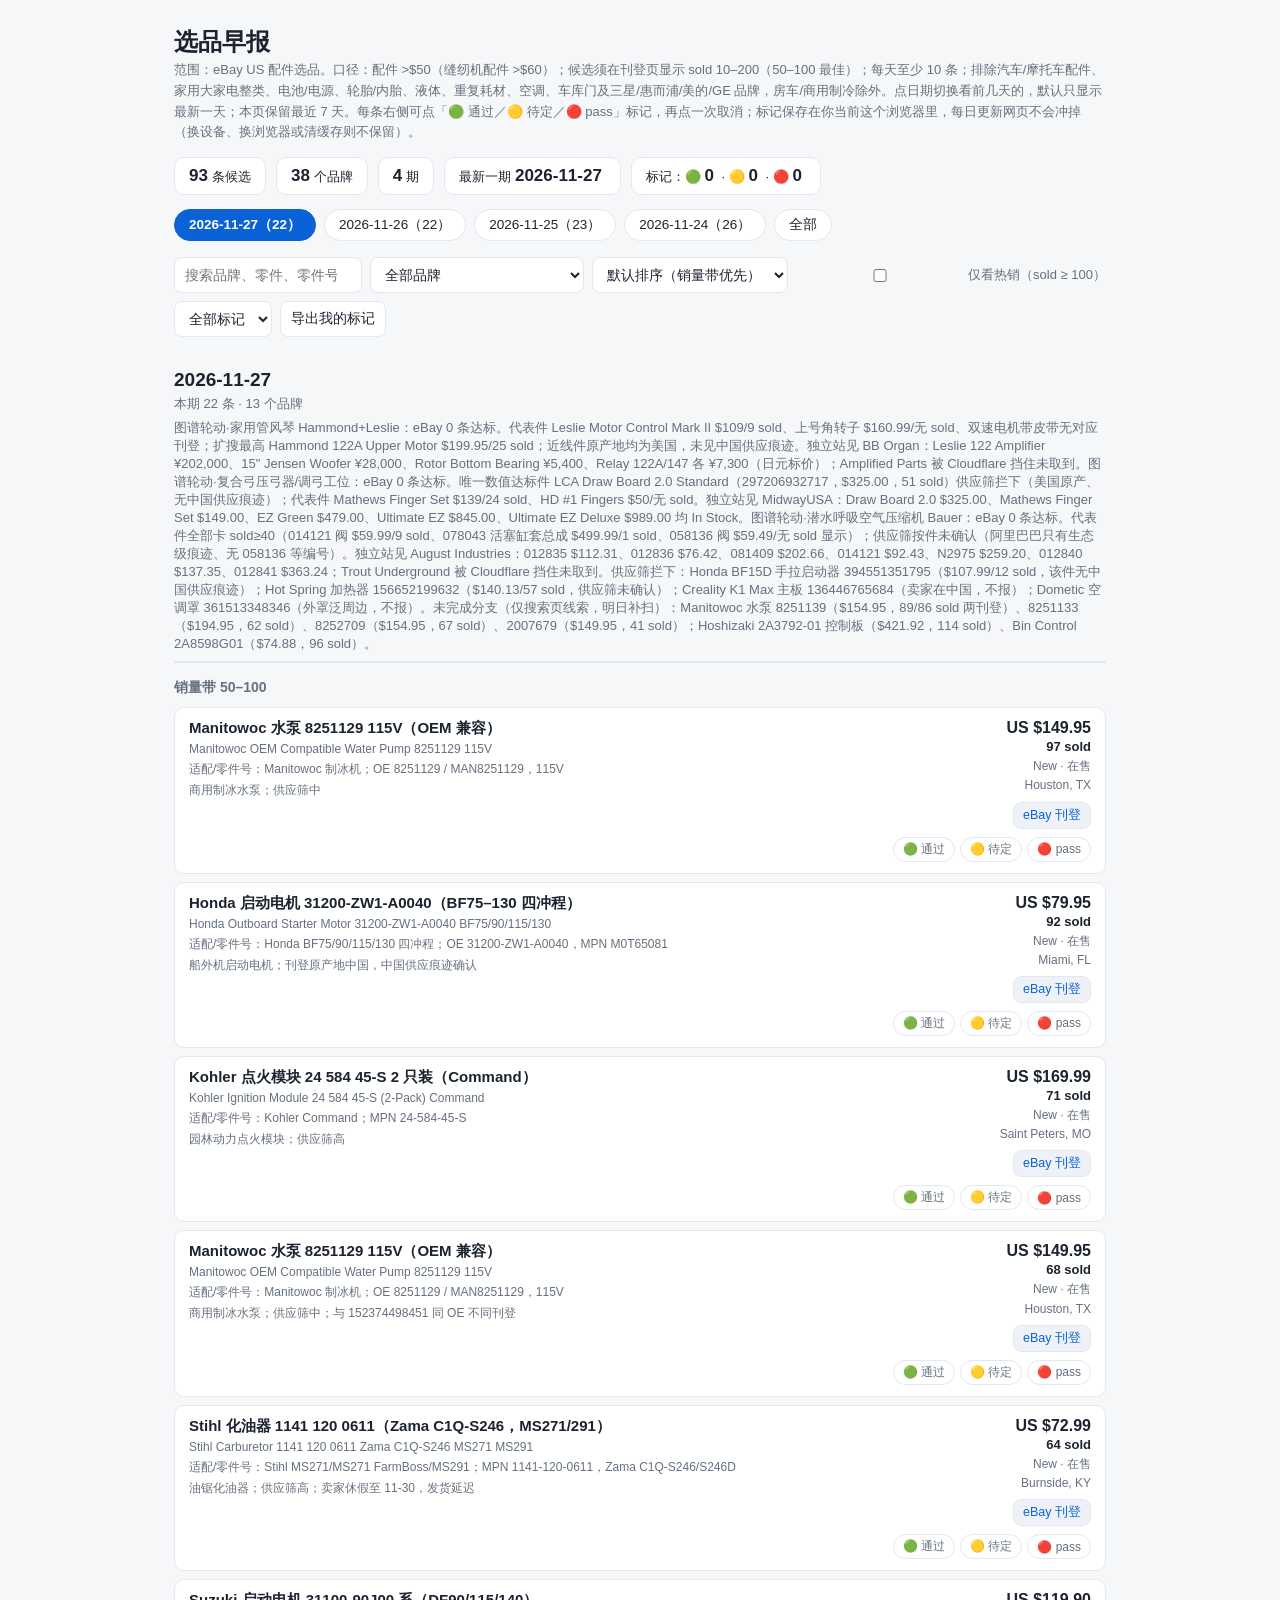
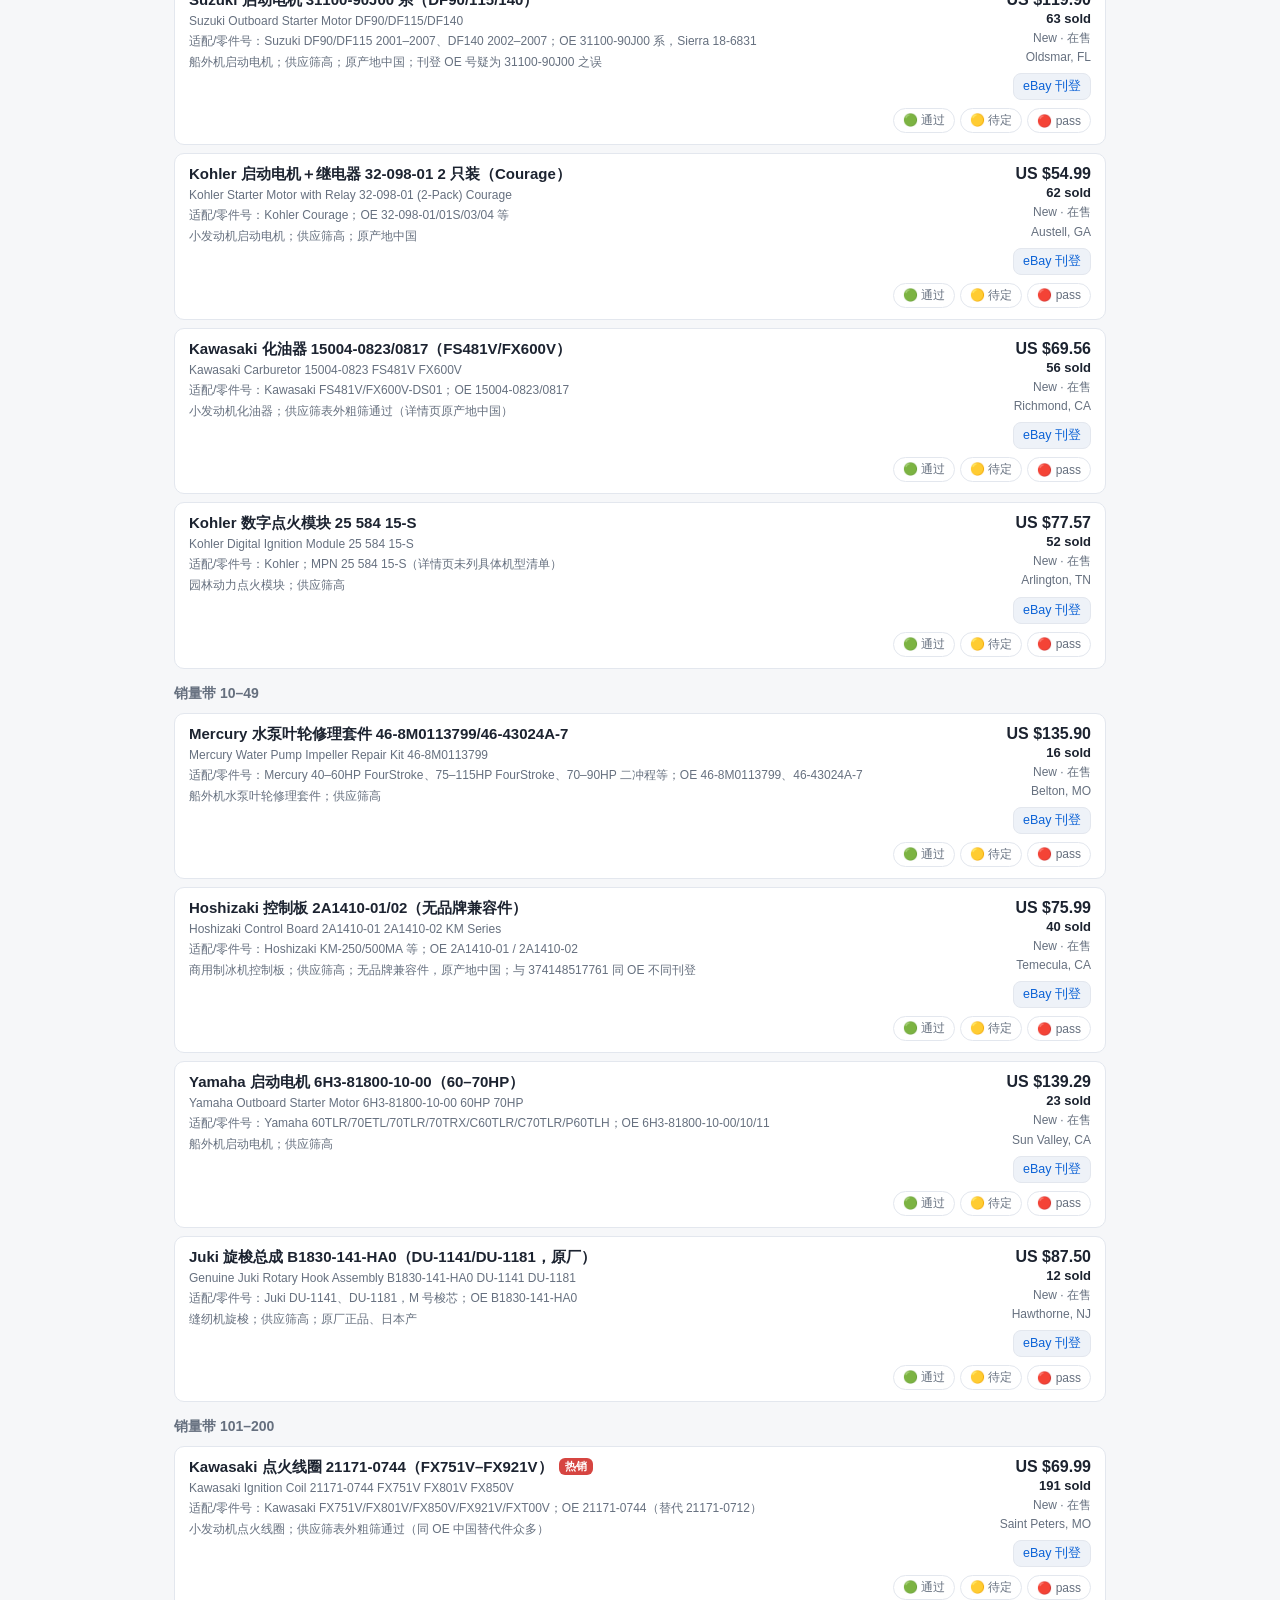
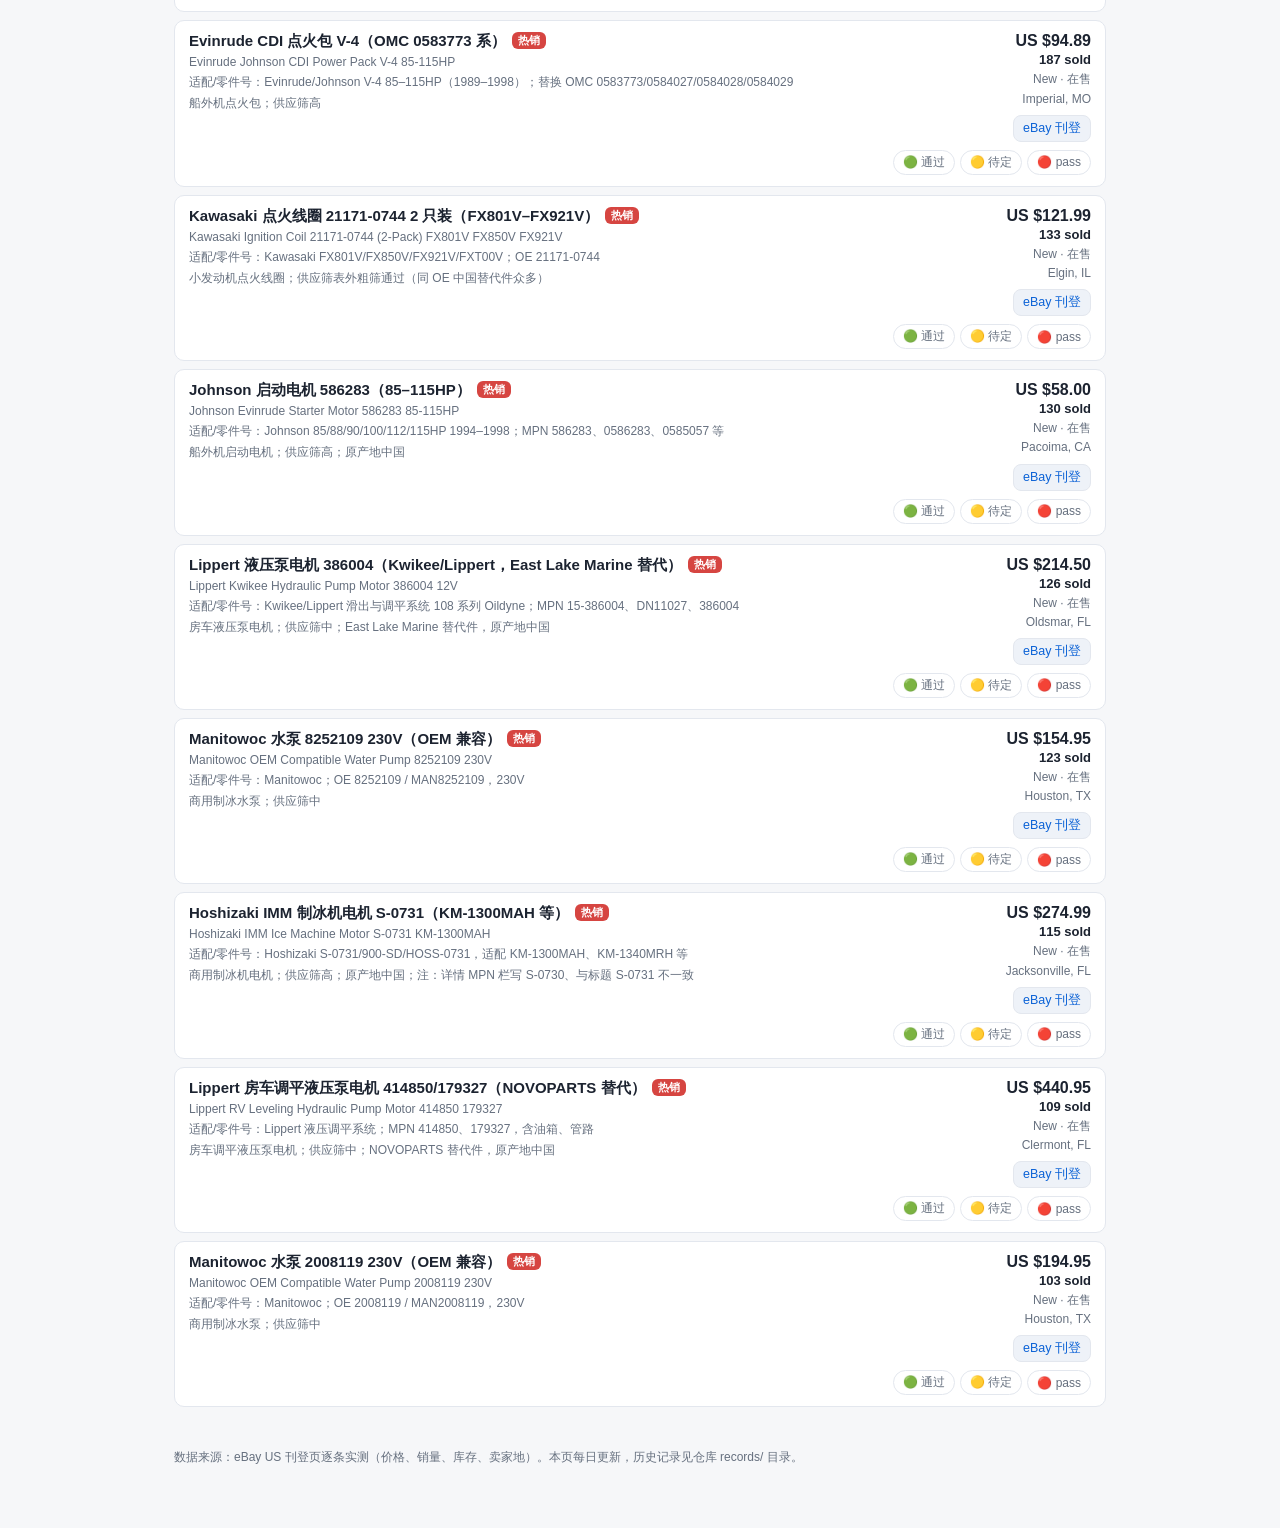
==== commit 9ed4d4d5: "选品早报 2026-11-27：新增 22 条（主线 22＋图谱轮动 0；留最近 7 天）" ====
--- a/index.html
+++ b/index.html
@@ -79,7 +79,7 @@
 <footer>数据来源：eBay US 刊登页逐条实测（价格、销量、库存、卖家地）。本页每日更新，历史记录见仓库 records/ 目录。</footer>
 </div>
 <script>
-const DAYS = [{"date": "2026-11-26", "items": [{"avail": "在售", "b": "BUNN", "cond": "New", "fit": "BUNN 商用冲煮机多款；OE 01085.0002", "grp": "销量带 50–100", "id": "271997226657", "loc": "New Hartford, CT", "note": "商用咖啡电磁阀；供应筛中", "p": "电磁阀/水阀 01085.0002（BUNN 商用冲煮机）", "price": "US $99.00", "sold": 81, "t": "BUNN 01085.0002 Solenoid Water Valve for Coffee Brewer"}, {"avail": "在售", "b": "Manitowoc", "cond": "New", "fit": "Manitowoc 制冰机；OE 8252709", "grp": "销量带 50–100", "id": "322164395289", "loc": "Houston, TX", "note": "商用制冰水泵；供应筛中", "p": "水泵 8252709（230V）", "price": "US $154.95", "sold": 67, "t": "Manitowoc Water Pump 8252709 230V"}, {"avail": "在售", "b": "Yamaha", "cond": "New", "fit": "Yamaha 船外机；OE 6N7-81800-01-00/10-00", "grp": "销量带 50–100", "id": "274946548575", "loc": "Pacoima, CA", "note": "船外机启动电机（Caltric 兼容）；供应筛高（Yamaha Marine）", "p": "启动电机 6N7-81800-01-00/10-00（Caltric，Yamaha）", "price": "US $66.00", "sold": 96, "t": "Caltric Starter Motor Yamaha 6N7-81800-01-00 6N7-81800-10-00"}, {"avail": "在售", "b": "Johnson/Evinrude", "cond": "New", "fit": "Johnson/Evinrude；OE 5005801（替 175974）", "grp": "销量带 10–49", "id": "405798750808", "loc": "Kalamazoo, MI", "note": "船外机点火开关；供应筛高", "p": "点火开关带挂绳 5005801（BRP OEM）", "price": "US $76.24", "sold": 45, "t": "BRP OEM Johnson Evinrude Ignition Switch with Lanyard 5005801"}, {"avail": "在售", "b": "Brother/Baby Lock", "cond": "New", "fit": "Brother PE100/150/170D/180D/19D/200、Baby Lock EM1/EM2/Accent；替代 SA415–SA418", "grp": "销量带 10–49", "id": "321407521488", "loc": "Salem, OR", "note": "缝纫机绣花框套装（兼容件）；供应筛高（Brother）/中（Baby Lock）", "p": "4 件绣花框套装 4in1-D（Brother/Baby Lock）", "price": "US $115.00", "sold": 37, "t": "4pc Embroidery Hoop Set 4in1-D for Brother PE100 150 170D 180D 19D 200 Baby Lock EM1 EM2"}, {"avail": "在售", "b": "Husqvarna", "cond": "New", "fit": "Husqvarna 455/460/461；OE 531440701", "grp": "销量带 10–49", "id": "286481582396", "loc": "Beaver Falls, PA", "note": "园林化油器；供应筛高", "p": "化油器 531440701（Husqvarna 455/460/461）", "price": "US $83.73", "sold": 35, "t": "OEM Husqvarna 455 460 461 Carburetor 531440701"}, {"avail": "在售", "b": "Laing", "cond": "New", "fit": "Master Spas/Jacuzzi；Laing E5，OE 74427", "grp": "销量带 10–49", "id": "305664534608", "loc": "Memphis, TN", "note": "SPA 循环泵；供应筛高（归属 Jacuzzi）", "p": "E5 循环泵 SilentFlo 5000（Laing）", "price": "US $203.93", "sold": 34, "t": "Laing E5 Circulation Pump 74427 10-0102-K SilentFlo 5000 115/230V 10GPM"}, {"avail": "在售", "b": "Traxxas", "cond": "New", "fit": "Traxxas 1/16 E-REVO；MPN TRA7151X", "grp": "销量带 10–49", "id": "143629784200", "loc": "Martinsville, IN", "note": "遥控模型传动轴；供应筛高", "p": "7151X 钢传动轴总成 4 件（1/16 E-REVO）", "price": "US $62.95", "sold": 34, "t": "Traxxas 7151X Steel Driveshaft Assembled (4) 1/16 E-REVO"}, {"avail": "在售", "b": "Kohler", "cond": "New", "fit": "Kohler K321/K341 14/16HP；OE 45-053-55", "grp": "销量带 10–49", "id": "127979002361", "loc": "Hebron, KY", "note": "园林化油器套装；供应筛高", "p": "化油器套装 45-053-55（Kohler K321/K341）", "price": "US $79.00", "sold": 28, "t": "Kohler Carburetor Kit 45-053-55 K321 K341 Cast Iron M14 M16 14HP 16HP"}, {"avail": "在售", "b": "Flojet", "cond": "New", "fit": "Flojet 04325143A 替换；12V 4.5GPM 40PSI", "grp": "销量带 10–49", "id": "318302336221", "loc": "Florence, KY", "note": "房车水泵（兼容件）；供应筛中（FloJet）", "p": "水泵 04325143A（Flojet 兼容，12V 4.5GPM）", "price": "US $87.00", "sold": 27, "t": "Water System Pump 04325143A for Flojet 12V 4.5 GPM 40PSI Water System Pump"}, {"avail": "在售", "b": "Mercury", "cond": "New", "fit": "Mercury/Mariner 50–125HP；OE 46-43024A7", "grp": "销量带 101–200", "id": "123021194788", "loc": "Oldsmar, FL", "note": "船外机水泵套件（SEI 兼容）；供应筛高（Mercury Marine）", "p": "水泵套件 46-43024A7（SEI，Mercury/Mariner 50–125HP）", "price": "US $95.56", "sold": 150, "t": "SEI Mercury Mariner Water Pump Kit 46-43024A7 50-125HP"}, {"avail": "在售", "b": "Johnson/Evinrude", "cond": "New", "fit": "Johnson/Evinrude 2007–2012 VST；OE 5006063/5009118", "grp": "销量带 101–200", "id": "161926742246", "loc": "Ventura, CA", "note": "船外机电动燃油泵；供应筛高（Evinrude）", "p": "电动燃油泵 VST 5006063/5009118（QFS HFP-715）", "price": "US $189.98", "sold": 144, "t": "QFS Electric Fuel Pump Johnson Evinrude VST 5006063 5009118 HFP-715"}, {"avail": "在售", "b": "Scotsman", "cond": "New", "fit": "Scotsman C0522/C1030-E/MC0830；OE 12-2920-23", "grp": "销量带 101–200", "id": "164113250907", "loc": "Houston, TX", "note": "商用制冰水泵；供应筛中", "p": "水泵 12-2920-23（230V，Scotsman）", "price": "US $179.95", "sold": 160, "t": "Scotsman Water Pump 12-2920-23 230V C0522 C1030-E MC0830"}, {"avail": "在售", "b": "Scotsman", "cond": "New", "fit": "Scotsman SCE170；OE 12-2419-07", "grp": "销量带 101–200", "id": "222162513815", "loc": "Houston, TX", "note": "商用制冰水泵；供应筛中", "p": "水泵 12-2419-07（115V，Scotsman SCE170）", "price": "US $187.95", "sold": 115, "t": "Scotsman Water Pump 12-2419-07 115V SCE170"}, {"avail": "在售", "b": "Hayward", "cond": "New", "fit": "Hayward Super Pump；替换 UST1102/SP1607Z1M", "grp": "销量带 101–200", "id": "404682001082", "loc": "Elk Grove Village, IL", "note": "泳池泵电机套件（maXpeedingrods 兼容）；供应筛高（Hayward）", "p": "泳池泵电机＋密封套件 UST1102（Hayward Super Pump 兼容）", "price": "US $142.69", "sold": 107, "t": "Pool Pump Motor & Seal Replacement Kit for Hayward Super Pump UST1102 1HP"}, {"avail": "在售", "b": "Traxxas", "cond": "New", "fit": "Traxxas X-Maxx 8s 77086-4；MPN 7792/7781/7782/7783", "grp": "图谱轮动", "id": "382326957836", "loc": "Hudson, FL", "note": "图谱轮动·遥控模型车/船；供应筛高；new take-off", "p": "前后差速器齿圈＋小齿轮套装（Traxxas X-Maxx 8s）", "price": "US $99.99", "sold": 504, "t": "Fits Traxxas 8s X-Maxx Front & Rear H/D Differential Ring & Pinion Gear Diff Set"}, {"avail": "在售", "b": "ARRMA", "cond": "New", "fit": "ARRMA Kraton 6s BLX；43T/10T", "grp": "图谱轮动", "id": "335333528395", "loc": "Brooklyn, NY", "note": "图谱轮动·遥控模型车/船；供应筛高（ARRMA）", "p": "前后差速器 43+10T（MR，Kraton 6s BLX 红）", "price": "US $59.39", "sold": 223, "t": "Front & Rear 43+10T Differential Diff for Arrma Kraton 6s BLX Red"}, {"avail": "在售", "b": "ARRMA", "cond": "New", "fit": "ARRMA Infraction V2/Limitless V2 6s；MPN ARA311023/AR310854", "grp": "图谱轮动", "id": "144042449826", "loc": "Hudson, FL", "note": "图谱轮动·遥控模型车/船；供应筛高；new take-off", "p": "V2 Infraction 1/7 6s GP5 前后差速器（Limitless V2 通用）", "price": "US $89.99", "sold": 113, "t": "ARRMA V2 Infraction 1/7 6s GP5 Front & Rear Differential Diff Case V2 Limitless"}, {"avail": "在售", "b": "Traxxas", "cond": "New", "fit": "Traxxas Maxx WideMaxx；TXMS143F/RS-B", "grp": "图谱轮动", "id": "392931938392", "loc": "Yaphank, NY", "note": "图谱轮动·遥控模型车/船；供应筛高", "p": "铝 CVD 传动轴套装（GPM Racing，Traxxas Maxx WideMaxx）", "price": "US $54.90", "sold": 71, "t": "GPM Racing Aluminum CVD Driveshaft Set for Traxxas Maxx WideMaxx TXMS143F/RS-B"}, {"avail": "在售", "b": "ARRMA", "cond": "New", "fit": "ARRMA Limitless V2/Infraction/Felony 6s；MPN AR220028/AR310468", "grp": "图谱轮动", "id": "394214626724", "loc": "Egg Harbor City, NJ", "note": "图谱轮动·遥控模型车/船；供应筛高", "p": "LIMITLESS v2 6s 差速器 GP5（Infraction/Felony）", "price": "US $51.67", "sold": 69, "t": "ARRMA LIMITLESS v2 6s Differential Front/Rear GP5 Infraction Felony ARA7116V2"}, {"avail": "在售", "b": "Traxxas", "cond": "New", "fit": "Traxxas WideMaxx/Maxx；PHBTRX609", "grp": "图谱轮动", "id": "305345488726", "loc": "Mahwah, NJ", "note": "图谱轮动·遥控模型车/船；供应筛高", "p": "前后 CVD 传动轴（PowerHobby，Traxxas WideMaxx）", "price": "US $59.99", "sold": 42, "t": "PowerHobby Front/Rear CVD Driveshaft Harden Steel for Traxxas WideMaxx Maxx PHBTRX609"}, {"avail": "在售", "b": "Fender", "cond": "New", "fit": "Fender Hot Rod Deluxe；OE 005-0438-049", "grp": "图谱轮动", "id": "312326829913", "loc": "Pittsburgh, PA", "note": "图谱轮动·电子管吉他音箱；供应筛表外粗筛通过（中国有 Fender 风格电子管音箱变压器供应：深圳 Mableaudio、Hanlongjia 做 5E3/5F1/5F6A 输出变压器）", "p": "输出变压器 005-0438-049（Fender Hot Rod Deluxe 原厂）", "price": "US $79.99", "sold": 141, "t": "Genuine Fender Hot Rod Deluxe Output Transformer 005-0438-049"}], "note": "图谱轮动·娃娃机/兑奖机：eBay 7 条数值达标（MEI Mars TRC 6800H $199/355 sold、Mars CF7512 $219/204 sold、Conlux NBM 3100 $101.15/156 sold、Coinco 9300-L $179/104 sold、Conlux CCM5G-1 $126.65/87 sold、Mars CF7512 $219.95/47 sold、Conlux CCM5G-4 $143.65/45 sold）均为通用 MDB 投币/纸币器且全部供应筛拦下（MEI/Mars、Coinco 按 11-17 #26 先例未确认；Conlux 中国供应痕迹未确认，仅一条刊登原产地标注 China）；代表件 9 英寸抓手套件仅 5 sold、彩虹爪主板仅 1 sold 未达标。独立站见 VendingWorld Conlux CCM5G 翻新 $229.00（https://vendingworld.com/conlux-ccm5g-mdb-5-tube-coin-mechanism-refurbished）。图谱轮动·遥控模型车/船：代表件 ARA4408V2 原厂 4S CVD 仅 $36–38（价<$50）、Infraction 6S 中差 46T 原厂 $28–32（价<$50）、Wide-Maxx 原厂前后差速器 $32.99/$44.99（价<$50）均未达标；模型船美国卖家件多未显示 sold。图谱轮动·电子管吉他音箱：代表件 Twin Reverb 输出变压器（1975 款等）与电源变压器 L022756 均为单件古董件、未显示 sold≥40；5E3 CLONE 零件套件（324165897216，$142/51 sold）为 DIY 散件套装、无品牌与供应痕迹，不报。未完成分支（明日优先补扫）：Hoshizaki S-0731 IMM 电机（搜索页 $274.99/115 sold，详情页 SORRY 未核实）、Yamaha 启动电机 6H3-81800-10-00（搜索页 $64.97/62 sold，详情页 SORRY 未核实）、Kawasaki 化油器/点火线圈、Kohler 点火线圈/启动电机、Honda GX 点火线圈、Briggs Quantum/Intek 化油器、Shimano Twin Power 线杯、Daiwa Saltiga/Certate 线杯、Laing E5-NB、Lippert leveling 液压泵电机/支腿、Jacuzzi LX 循环泵 6500-907。"}, {"date": "2026-11-25", "items": [{"avail": "在售", "b": "Bernina", "cond": "New", "fit": "Bernina Artista 185/200/630/640/730/830、Aurora 430/435/440QE/450；MPN 030-870-7300 BN870", "grp": "销量带 50–100", "id": "232398926326", "loc": "Salem, OR", "note": "缝纫机绣框；供应筛中", "p": "大椭圆绣框 145×255mm（Bernina Artista/Aurora）", "price": "US $65.00", "sold": 86, "t": "Large Oval Embroidery Hoop 145mm X 255mm Bernina Artista 185 200 630 640 730 830"}, {"avail": "在售", "b": "Hayward", "cond": "New", "fit": "Hayward MaxFlo SP2307X10、Super Pump SP2607X10/SP2610X15；Century UST1102", "grp": "销量带 50–100", "id": "176327771577", "loc": "Chino, CA", "note": "泳池泵电机；供应筛高（Hayward）", "p": "UST1102 泳池泵电机＋密封套件（Century 电机，替换 MaxFlo/Super Pump）", "price": "US $109.52", "sold": 98, "t": "Pool Pump Motor & Seal Kit UST1102 For Hayward Max Flow Century 1 hp 3450 RPM"}, {"avail": "在售", "b": "Hydro Master", "cond": "New", "fit": "替换 Waterway Executive 3711621-1W、Aqua-Flo XP2/XP2e；BX4117-S2", "grp": "销量带 50–100", "id": "374495257134", "loc": "Olympia, WA", "note": "SPA 泵；供应筛中（适配 Waterway）", "p": "4HP SPA 浴缸泵（Waterway Executive 56 替换）", "price": "US $369.95", "sold": 90, "t": "Hydro Master 4HP Hot Tub Spa Pump XP2, XP2e, Executive 56, LX Motor 240V 2-Speed"}, {"avail": "在售", "b": "Stihl", "cond": "New", "fit": "Stihl MS261/MS261C/MS271/MS291；MPN 1141-120-0616；Zama C1Q-S252/S211", "grp": "销量带 50–100", "id": "156151040056", "loc": "Burnside, KY", "note": "园林化油器；供应筛高", "p": "化油器 1141-120-0616（Stihl MS261/MS271/MS291）", "price": "US $89.99", "sold": 100, "t": "STIHL OEM ZAMA CARBURETOR 1141 120 0616 / 0606 FOR MS291 MS271 MS261 MS261C C-Q"}, {"avail": "在售", "b": "Honda", "cond": "New", "fit": "Honda GX340 11HP；OE 16100-ZE3-V01", "grp": "销量带 50–100", "id": "224414510468", "loc": "Evansville, IN", "note": "园林化油器；供应筛高", "p": "化油器 16100-ZE3-V01（Honda GX340）", "price": "US $105.99", "sold": 97, "t": "16100-ZE3-V01 GENUINE HONDA CARBURETOR (BE80B B)"}, {"avail": "在售", "b": "Husqvarna", "cond": "New", "fit": "Husqvarna 455/460 Rancher；OE 531440701/544883001", "grp": "销量带 50–100", "id": "134484799183", "loc": "Daytona Beach, FL", "note": "园林化油器；供应筛高；另有 $11.70 运费", "p": "化油器 531440701（Husqvarna 455/460 Rancher）", "price": "US $53.99", "sold": 93, "t": "OEM Husqvarna 455, 460 Rancher Carburetor"}, {"avail": "在售", "b": "Evinrude", "cond": "New", "fit": "Evinrude E-TEC 15–30HP；MPN 5007896，替代 5006492", "grp": "销量带 50–100", "id": "235343927185", "loc": "White House, TN", "note": "船外机燃油泵；供应筛高", "p": "燃油泵总成 5007896（Evinrude E-TEC 15–30HP）", "price": "US $444.30", "sold": 97, "t": "Evinrude 5007896 Fuel Pump & Vapor Separator Assembly Replaces 5006492"}, {"avail": "在售", "b": "Yamaha", "cond": "New", "fit": "Yamaha F75/F80/F90/F100；OE 67F-W0078-00-00", "grp": "销量带 50–100", "id": "326119960005", "loc": "Anthony, TX", "note": "船外机水泵；供应筛高", "p": "水泵修理套件 67F-W0078-00-00（Yamaha F75–F100）", "price": "US $70.99", "sold": 70, "t": "Yamaha F75,F80,F90,F100 Water Pump Repair Kit 67F-W0078-00-00 Official Yamaha"}, {"avail": "在售", "b": "Shimano", "cond": "New", "fit": "Shimano Stradic FM（按尺寸选）", "grp": "销量带 50–100", "id": "176301080202", "loc": "New York, NY", "note": "渔轮线杯；供应筛通过（中国厂供 Stradic 兼容线杯）；多尺寸刊登、$64.99 起", "p": "Stradic FM 备用线杯（多尺寸）", "price": "US $64.99 起", "sold": 82, "t": "SHIMANO STRADIC FM SPARE SPOOL ASSEMBLY (CHOOSE SIZE)"}, {"avail": "在售", "b": "Hydro Master", "cond": "New", "fit": "替换 Waterway 3721621-1W、Aqua-Flo XP2；BX4116-S2", "grp": "销量带 50–100", "id": "234884465408", "loc": "Olympia, WA", "note": "SPA 泵；供应筛中（适配 Waterway）", "p": "3HP SPA 浴缸泵（Waterway Executive 56 替换）", "price": "US $329.95", "sold": 57, "t": "Hydro Master 3HP Hot Tub Spa Pump XP2, XP2e, Executive 56, 240V LX Motor 2-Speed"}, {"avail": "在售", "b": "Penn", "cond": "New", "fit": "Penn International 50/50S/50SW/50T/50TW/50VW；MPN 1181975/024-050T", "grp": "销量带 10–49", "id": "385201786643", "loc": "Pensacola, FL", "note": "渔轮摇柄；供应筛通过（Penn 多数型号中国制造）", "p": "International 摇柄 024-050T（Penn 50 系列）", "price": "US $84.97", "sold": 42, "t": "Penn International Handle Assembly #024-050T 1181975"}, {"avail": "在售", "b": "Laing", "cond": "New", "fit": "Master Spas、LA Spas、Clearwater；Laing E14，MPN X320581/X320565/X400825/73348", "grp": "销量带 10–49", "id": "165688859535", "loc": "Riverside, CA", "note": "SPA 循环泵；供应筛高（归属 Jacuzzi）", "p": "E14 循环泵（Laing，Master Spas）", "price": "US $309.00", "sold": 43, "t": "Master Spas - Circulation Pump E14, Laing, 73348, X400825, X320565, X320581"}, {"avail": "在售", "b": "Hayward", "cond": "New", "fit": "Hayward Super Pump SP2607X10/W3SP2607X10，115/230V", "grp": "销量带 10–49", "id": "358553646462", "loc": "Chino, CA", "note": "泳池泵；供应筛高", "p": "Super Pump 1HP 泳池泵 W3SP2607X10（Hayward）", "price": "US $328.00", "sold": 34, "t": "New Super Pump 1 HP Single Speed Pool Pump for Hayward 115 / 230V W3SP2607X10"}, {"avail": "在售", "b": "Yamaha", "cond": "New", "fit": "Yamaha 115/130/F115；OE 6N6-W0078-02-00", "grp": "销量带 10–49", "id": "226136186868", "loc": "Anthony, TX", "note": "船外机水泵；供应筛高", "p": "水泵修理套件 6N6-W0078-02-00（Yamaha 115/130/F115）", "price": "US $84.99", "sold": 36, "t": "Yamaha 115 130 F115 Outboard Water Pump Repair Kit 6N6-W0078-02-00"}, {"avail": "在售", "b": "Suzuki", "cond": "New", "fit": "Suzuki DT75/DT85；OE 17400-95351", "grp": "销量带 10–49", "id": "220573345146", "loc": "Largo, FL", "note": "船外机水泵；供应筛高", "p": "水泵套件 17400-95351（Suzuki DT75/DT85）", "price": "US $53.73", "sold": 35, "t": "SUZUKI OUTBOARD WATER PUMP KIT 17400-95351"}, {"avail": "在售", "b": "Bernina", "cond": "New", "fit": "Bernina Deco 500/600/650、Simplicity SE1–3、White 3300；MPN 4IN1-D", "grp": "销量带 10–49", "id": "235088313803", "loc": "Salem, OR", "note": "缝纫机绣框；供应筛中", "p": "4 件绣框套装 4IN1-D（Bernina Deco 500/600/650）", "price": "US $115.00", "sold": 36, "t": "Set of 4 Embroidery Hoops for Bernina Deco 500,600,650 Simplicity SE1, SE2, SE3"}, {"avail": "在售", "b": "Johnson/Evinrude", "cond": "New", "fit": "Johnson/Evinrude 105/150/175HP 1991–2006；OE 763759/173-4981", "grp": "销量带 101–200", "id": "285300488983", "loc": "Rowland Heights, CA", "note": "船外机定子；供应筛高", "p": "定子 763759 35A（Johnson/Evinrude 150/175HP）", "price": "US $193.99", "sold": 106, "t": "150HP 175HP For Johnson Evinrude Outboard Stator 35 amp 6 Cyl 763759 173-4981"}, {"avail": "在售", "b": "Echo", "cond": "New", "fit": "Echo PB-580T/PB-580H/EB600RT；OE A021004331", "grp": "销量带 101–200", "id": "285040177569", "loc": "Beaver Falls, PA", "note": "园林化油器；供应筛高", "p": "化油器 A021004331（Echo PB-580T/PB-580H）", "price": "US $58.80", "sold": 106, "t": "GENUINE ECHO CARBURETOR FITS BLOWERS PB-580T PB-580H EB600RT A021004331"}, {"avail": "在售", "b": "Yamaha", "cond": "New", "fit": "Yamaha 115–200HP 1984–1996；OE 6E5-81800-10/11/12", "grp": "销量带 101–200", "id": "281785512980", "loc": "Houston, TX", "note": "船外机启动电机；供应筛高", "p": "启动电机 6E5-81800（Yamaha 115–200HP）", "price": "US $72.00", "sold": 104, "t": "Starter for Yamaha 6E5-81800-10-00 6E5-81800-11-00 6E5-81800-12-00"}, {"avail": "在售", "b": "Husqvarna", "cond": "New", "fit": "Husqvarna 455/460 Rancher、Jonsered CS2255；OE 531440701/544883001", "grp": "销量带 101–200", "id": "326102088502", "loc": "West Charleston, VT", "note": "园林化油器；供应筛高", "p": "化油器 531440701（Husqvarna 455/460、Jonsered CS2255）", "price": "US $59.95", "sold": 114, "t": "Husqvarna Jonsered cs 2255 455 460 rancher NEW OEM # 531440701 # 544883001"}, {"avail": "在售", "b": "Hayward", "cond": "New", "fit": "替换 Hayward 泳池泵；Century UST1152，1.5HP 3450RPM", "grp": "销量带 101–200", "id": "405687588131", "loc": "Walton, KY", "note": "泳池泵电机；供应筛高（Hayward）", "p": "UST1152 泳池泵电机 1.5HP（Century，替换 Hayward 泵）", "price": "US $139.94", "sold": 161, "t": "Hayward pool Pump 1.5 HP Pool Pump Replacement Century Motor For UST1152"}, {"avail": "在售", "b": "Scotsman", "cond": "New", "fit": "Scotsman SCE170；MPN 12-2419-71", "grp": "销量带 101–200", "id": "182174828935", "loc": "Houston, TX", "note": "商用制冰机水泵；供应筛中", "p": "水泵 12-2419-71（Scotsman SCE170）", "price": "US $187.95", "sold": 154, "t": "Scotsman 12-2419-71 Water Pump for SCE170"}, {"avail": "在售", "b": "Standard", "cond": "New", "fit": "Triumph MBM Ideal 3900/3905/3915 15\"；MPN KN42211 MBM# 0651", "grp": "图谱轮动", "id": "261984743843", "loc": "Debary, FL", "note": "图谱轮动·切纸/装订作坊设备；Standard 副厂刀片（非 MBM 原厂）；供应筛通过（中国断纸刀厂 OEM 定制痕迹）", "p": "切刀 MBM# 0651（Triumph 3900/3905/3915 15\"）", "price": "US $230.00", "sold": 46, "t": "Cutting Blade Standard TRIUMPH IDEAL MBM 3900 3905 3915 15\" Manual MBM# 0651"}], "note": "图谱轮动·切纸/装订作坊设备：MBM 官网 AC0653 $555、AC0658 $597、AC0656 $629（https://mbmcorp.com/product/triumph-cutter-knife-4705-4815-4850/），eBay 核心型号 #0653/#0658/#0656 仅 0–13 sold 未达标。图谱轮动·线锯机：DeWalt 官网 DW788 已停产无结果，Sears PartsDirect 有 93 个零件列表、无标价，eBay 本轮无 sold≥40 刊登。图谱轮动·弹球机：eBay 19 条达标刊登因供应筛拦下（ALLTEK 美国组装、RottenDog 美国产，无中国供应痕迹）；独立站见 Marco Specialties ALLTEK MPU $199.99、Solenoid $159.99、Lamp $129.99，Pinball Life 同款 Aux43 $85.00、Aux52 $89.95、MPU $199.95。本日约 09:34 起 eBay 全网 SORRY 限流，Kohler/Briggs、Flojet/Lippert/Jacuzzi/Norcold、Moen 及 Pfaff/Juki/Singer 部分分支未及核实。"}, {"date": "2026-11-24", "items": [{"b": "Juki", "p": "46 压脚套装 PF-SN-46（DDL-5550/8500/8700/9000）", "t": "46 Presser Foot Set for Juki DDL-5550/8500/8700/9000 PF-SN-46", "id": "142862899191", "price": "US $67.15", "cond": "New", "sold": 53, "avail": "在售", "loc": "武汉, China", "fit": "Juki DDL-5550/8500/8700/9000；MPN PF-SN-46", "note": "缝纫机压脚套装；供应筛高", "grp": "销量带 50–100"}, {"b": "Brother", "p": "Fast Frames Jumbo Hoop（PR1000）", "t": "Fast Frames Jumbo Hoop for Brother PR1000 Entrepreneur PRO", "id": "280614477579", "price": "US $189.00", "cond": "New", "sold": 51, "avail": "在售", "loc": "Ponca City, OK", "fit": "Brother PR1000 Entrepreneur PRO", "note": "缝纫机刺绣框；供应筛高", "grp": "销量带 50–100"}, {"b": "Baby Lock", "p": "3 件刺绣框套装 SA437/438/439（Ellegante/Ellageo/Ellisimo/Flare）", "t": "3pc Embroidery Hoop Set for Baby Lock Ellegante Ellageo Ellisimo Flare SA437 SA438 SA439", "id": "221730216214", "price": "US $89.00", "cond": "New", "sold": 50, "avail": "在售", "loc": "Salem, OR", "fit": "Baby Lock Ellegante/Ellageo/Ellisimo/Flare BLMFL；MPN SA437 EF73/SA438 EF74/SA439 EF75", "note": "缝纫机刺绣框；供应筛中", "grp": "销量带 50–100"}, {"b": "Mercury", "p": "倾斜电机 809885A1/A2 2-Wire（50–125HP）", "t": "Tilt Trim Motor 809885A1 809885A2 for Mercury 50-125HP 1992-2006 2-Wire", "id": "364856052881", "price": "US $64.61", "cond": "New", "sold": 50, "avail": "在售", "loc": "Monroe Township, NJ", "fit": "Mercury 809885A1/809885A2；50–125HP 1992–2006 2-Wire", "note": "船外机倾斜电机；供应筛高", "grp": "销量带 50–100"}, {"b": "Mercury", "p": "倾斜电机 809885A1/A2 2-Wire（ARCO 6276）", "t": "Tilt Trim Motor 809885A1 809885A2 ARCO 6276 for Mercury 1992-06 2-Wire", "id": "375999447701", "price": "US $64.88", "cond": "New", "sold": 50, "avail": "在售", "loc": "Hainesport, NJ", "fit": "Mercury 809885A1/809885A2；ARCO 6276；1992–06 2-Wire", "note": "船外机倾斜电机；供应筛高", "grp": "销量带 50–100"}, {"b": "Mercury", "p": "倾斜电机 809885A1/T2/885654T2", "t": "Tilt Trim Motor 809885A1 809885T2 885654T2 18-6777 430-22008 for Mercury", "id": "184076473418", "price": "US $62.99", "cond": "New", "sold": 89, "avail": "在售", "loc": "Apex, NC", "fit": "Mercury 809885A1/809885T2/885654T2/18-6777/430-22008", "note": "船外机倾斜电机；供应筛高", "grp": "销量带 50–100"}, {"b": "Mercury", "p": "燃油泵 809088T1/808505T01/827682T", "t": "Fuel Pump 809088T1 808505T01 827682T for Mercury 1999-2002", "id": "193547257145", "price": "US $149.99", "cond": "New", "sold": 58, "avail": "在售", "loc": "Hayward, CA", "fit": "Mercury 809088T1/808505T01/827682T；1999–2002", "note": "船外机燃油泵；供应筛高", "grp": "销量带 50–100"}, {"b": "Yamaha", "p": "OEM 水泵套件 61A-W0078-A4-00（F150/F200/F225）", "t": "Yamaha OEM Water Pump Kit 61A-W0078-A4-00 61A-44311-01-0 for F150 F200 F225", "id": "204794680017", "price": "US $106.95", "cond": "New", "sold": 98, "avail": "在售", "loc": "Middle River, MD", "fit": "Yamaha 61A-W0078-A4-00/61A-44311-01-0；F150/F200/F225", "note": "船外机水泵套件；供应筛高", "grp": "销量带 50–100"}, {"b": "Johnson/Evinrude", "p": "定子 584643（185–225HP 35A）", "t": "Stator 584643 for Johnson Evinrude 185-225HP 35-Amp 2-Stroke", "id": "285300492078", "price": "US $212.99", "cond": "New", "sold": 69, "avail": "在售", "loc": "Rowland Heights, CA", "fit": "Johnson/Evinrude 584643；185–225HP，35-Amp", "note": "船外机定子；供应筛高", "grp": "销量带 50–100"}, {"b": "Husqvarna", "p": "启动器 596230301（545/550XP Mark II）", "t": "Husqvarna Starter 596230301 for 545 550XP Mark II", "id": "285116397825", "price": "US $71.17", "cond": "New", "sold": 85, "avail": "在售", "loc": "Beaver Falls, PA", "fit": "Husqvarna 596230301；545/550XP Mark II", "note": "园林/小发动机启动器；供应筛高", "grp": "销量带 50–100"}, {"b": "Flojet", "p": "房车水泵 R3526144B 12V 3GPM", "t": "Flojet R3526144B 03526144 RV 12V On Demand Water Pump 3 GPM", "id": "136464062587", "price": "US $99.99", "cond": "New", "sold": 88, "avail": "在售", "loc": "Hatch, NM", "fit": "Flojet R3526144B（03526144）；12V 3 GPM", "note": "房车水泵；供应筛中", "grp": "销量带 50–100"}, {"b": "Ice-O-Matic", "p": "控制板套件 9101414-01S（蓝牙）", "t": "Ice-O-Matic Control Board Kit 9101414-01S IOT Bluetooth", "id": "116139088145", "price": "US $552.75", "cond": "New", "sold": 72, "avail": "在售", "loc": "Addison, IL", "fit": "Ice-O-Matic 9101414-01S", "note": "商用制冰机控制板；供应筛中", "grp": "销量带 50–100"}, {"b": "Ice-O-Matic", "p": "水泵 9161076-02 230V", "t": "Ice-O-Matic Water Pump 9161076-02 230V", "id": "183640927855", "price": "US $179.95", "cond": "New", "sold": 80, "avail": "在售", "loc": "Houston, TX", "fit": "Ice-O-Matic 9161076-02；230V", "note": "商用制冰机水泵；供应筛中", "grp": "销量带 50–100"}, {"b": "Juki", "p": "Ultra 68 压脚套装（DDL-5550/8500/8700/9000）", "t": "Ultra 68 Presser Foot Set for Juki DDL-5550 8500 8700 9000", "id": "142863150308", "price": "US $103.55", "cond": "New", "sold": 49, "avail": "在售", "loc": "武汉, China", "fit": "Juki DDL-5550/8500/8700/9000", "note": "缝纫机压脚套装；供应筛高", "grp": "销量带 10–49"}, {"b": "Mercury", "p": "倾斜电机 809885A2/A1（50–90/120/125HP）", "t": "Power Tilt Trim Motor 809885A2 809885A1 for Mercury 50-90 120 125HP", "id": "186439814206", "price": "US $63.30", "cond": "New", "sold": 37, "avail": "在售", "loc": "Monroe Township, NJ", "fit": "Mercury 809885A2/809885A1；50–90/120/125HP", "note": "船外机倾斜电机；供应筛高", "grp": "销量带 10–49"}, {"b": "Stihl", "p": "点火模块 1122 400 1314（046/066/MS460/650/660）", "t": "Stihl Ignition Module 1122 400 1314 for 046 066M 066MR MS460 650 660", "id": "156789686611", "price": "US $169.99", "cond": "New", "sold": 41, "avail": "在售", "loc": "Burnside, KY", "fit": "Stihl 1122 400 1314；046/066M/066MR/MS460/650/660", "note": "园林/小发动机点火模块；供应筛高", "grp": "销量带 10–49"}, {"b": "Hayward", "p": "PowerFlo 泳池泵 W3SP1580X15 1.5HP", "t": "Hayward PowerFlo Pool Pump W3SP1580X15 1.5HP Above Ground", "id": "800008161201", "price": "US $159.60", "cond": "New", "sold": 44, "avail": "在售", "loc": "Chino, CA", "fit": "Hayward W3SP1580X15；1.5HP 地上池", "note": "泳池泵；供应筛高", "grp": "销量带 10–49"}, {"b": "ARRMA", "p": "Outcast/Kraton 4S V2 金属主差速输入锥齿轮 2件（ARA4410V2T1/ARA4408V2）", "t": "ARRMA Outcast 4S V2 Kraton 4S V2 Metal Main Diff Input Gear 2pcs ARA4410V2T1 ARA4408V2", "id": "386302711049", "price": "US $79.99", "cond": "New", "sold": 43, "avail": "在售", "loc": "Hudson, FL", "fit": "ARRMA ARA4410V2T1/ARA4408V2；Outcast 4S V2/Kraton 4S V2", "note": "遥控模型差速齿轮；供应筛高", "grp": "销量带 10–49"}, {"b": "Hoshizaki", "p": "水泵电机 APTA92P10WD1（KM-320/500 等）", "t": "Hoshizaki Water Pump Motor APTA92P10WD1 for KM-320 500", "id": "196329025349", "price": "US $82.99", "cond": "New", "sold": 34, "avail": "在售", "loc": "Hebron, KY", "fit": "Hoshizaki APTA92P10WD1；KM-320/500 等", "note": "商用制冰机水泵电机；供应筛中", "grp": "销量带 10–49"}, {"b": "Printer's Parts & Equipment", "p": "橡胶墨辊 37H11（Heidelberg Windmill 10x15）", "t": "Heidelberg Rubber Ink Roller for Letterpress 10x15 Windmill 37H11", "id": "261576619528", "price": "US $125.00", "cond": "New", "sold": 180, "avail": "在售", "loc": "Debary, FL", "fit": "Heidelberg 10x15 Windmill；37H11", "note": "图谱轮动·活版印刷机；供应筛高（Heidelberg）；可开模·橡胶辊", "grp": "图谱轮动"}, {"b": "Printer's Parts & Equipment", "p": "墨辊套装 37H11 带 Runners WI466（Heidelberg Windmill 10x15）", "t": "Ink Form Rollers for Heidelberg 10x15 Windmill 37H11 with set of Runners WI466", "id": "261753244543", "price": "US $145.00", "cond": "New", "sold": 311, "avail": "在售", "loc": "Debary, FL", "fit": "Heidelberg 10x15 Windmill；37H11；WI466", "note": "图谱轮动·活版印刷机；供应筛高（Heidelberg）；可开模·橡胶辊", "grp": "图谱轮动"}, {"b": "Non-Brand", "p": "Gripper Bar T-1304（Heidelberg Windmill 10x15）", "t": "Gripper Bar 10x15 Heidelberg Letterpress Windmill T-1304", "id": "261582228736", "price": "US $95.00", "cond": "New", "sold": 386, "avail": "在售", "loc": "Debary, FL", "fit": "Heidelberg 10x15 Windmill；T-1304", "note": "图谱轮动·活版印刷机；供应筛高（Heidelberg）；可开模·金属件", "grp": "图谱轮动"}, {"b": "Unbranded", "p": "Gripper Bar T-1304 2件（Heidelberg Windmill 10x15）", "t": "2 pieces Gripper Bar 10x15 Heidelberg Letterpress Windmill T-1304", "id": "262862957698", "price": "US $115.80", "cond": "New", "sold": 128, "avail": "在售", "loc": "ShenZhen, China", "fit": "Heidelberg 10x15 Windmill；T-1304", "note": "图谱轮动·活版印刷机；供应筛高（Heidelberg）；卖家在中国；可开模·金属件", "grp": "图谱轮动"}, {"b": "GGS", "p": "Gripper Bar（Heidelberg Windmill 10x15）", "t": "Heidelberg 10x15 Gripper Bar Windmill", "id": "281916776037", "price": "US $99.00", "cond": "New", "sold": 92, "avail": "在售", "loc": "Miami, FL", "fit": "Heidelberg 10x15 Windmill", "note": "图谱轮动·活版印刷机；供应筛高（Heidelberg）；可开模·金属件", "grp": "图谱轮动"}, {"b": "New York Supplies", "p": "墨辊总成 37H11 23（Heidelberg Windmill 10x15）", "t": "Complete Ink Form Roller for Heidelberg Windmill 10x15 37H11 23 NYS-HE-WMT-R-23WRB", "id": "143966274887", "price": "US $275.00", "cond": "New", "sold": 46, "avail": "在售", "loc": "Milltown, NJ", "fit": "Heidelberg 10x15 Windmill；37H11；MPN NYS-HE-WMT-R-23WRB", "note": "图谱轮动·活版印刷机；供应筛高（Heidelberg）；可开模·橡胶辊", "grp": "图谱轮动"}, {"b": "Non-Brand", "p": "模切夹套 26x38（Heidelberg Windmill 10x15/Minerva）", "t": "Die Cutting Jacket for Heidelberg Letterpress Windmill 10x15 26x38 Minerva", "id": "251637742136", "price": "US $195.00", "cond": "New", "sold": 59, "avail": "在售", "loc": "Debary, FL", "fit": "Heidelberg 10x15 Windmill；26x38", "note": "图谱轮动·活版印刷机；供应筛高（Heidelberg）", "grp": "图谱轮动"}], "note": "图谱轮动·爱好者金属铸造熔炉：eBay 5 条 Devil-Forge 燃烧器数值达标（DFP $89.00–$106.00、DFC $91.00–$106.00、2 连 DFP $141.00，sold 45–257）但供应筛拦下：Devil-Forge 为立陶宛品牌、pools 表外无中国供应痕迹，且卖家为品牌官方店直售同款；独立站见官网 devil-forge.com DFP $90.00、DFC $98.00 https://devil-forge.com/gas-burners/61-gas-burner-dfp.html 。图谱轮动·玻璃窑/珐琅窑：独立站见 Clay King Paragon 元件套装 GL22A/GL22AD $405.00、GF10B/GF10BD $410.00、TnFQ11A $122.00、Q11P $121.00、Q11A $121.00、A100B $392.00、A99B $588.00、A88B $271.00，Skutt 元件套装 1027 $444.00、818 $252.00、1018 $296.00、Glazetech $164.00、714 $156.00 https://www.clay-king.com/?swp_form%5Bform_id%5D=1&s=Paragon+kiln+element ，eBay 本轮无 sold≥40 刊登。图谱轮动·活版印刷机：独立站 Boxcar Press 与 NA Graphics 无同款滚筒/夹纸器价格可佐证。"}];
+const DAYS = [{"date": "2026-11-27", "items": [{"avail": "在售", "b": "Manitowoc", "cond": "New", "fit": "Manitowoc 制冰机；OE 8251129 / MAN8251129，115V", "grp": "销量带 50–100", "id": "152374498451", "loc": "Houston, TX", "note": "商用制冰水泵；供应筛中", "p": "水泵 8251129 115V（OEM 兼容）", "price": "US $149.95", "sold": 97, "t": "Manitowoc OEM Compatible Water Pump 8251129 115V"}, {"avail": "在售", "b": "Honda", "cond": "New", "fit": "Honda BF75/90/115/130 四冲程；OE 31200-ZW1-A0040，MPN M0T65081", "grp": "销量带 50–100", "id": "185909120381", "loc": "Miami, FL", "note": "船外机启动电机；刊登原产地中国，中国供应痕迹确认", "p": "启动电机 31200-ZW1-A0040（BF75–130 四冲程）", "price": "US $79.95", "sold": 92, "t": "Honda Outboard Starter Motor 31200-ZW1-A0040 BF75/90/115/130"}, {"avail": "在售", "b": "Kohler", "cond": "New", "fit": "Kohler Command；MPN 24-584-45-S", "grp": "销量带 50–100", "id": "285119820985", "loc": "Saint Peters, MO", "note": "园林动力点火模块；供应筛高", "p": "点火模块 24 584 45-S 2 只装（Command）", "price": "US $169.99", "sold": 71, "t": "Kohler Ignition Module 24 584 45-S (2-Pack) Command"}, {"avail": "在售", "b": "Manitowoc", "cond": "New", "fit": "Manitowoc 制冰机；OE 8251129 / MAN8251129，115V", "grp": "销量带 50–100", "id": "263123100033", "loc": "Houston, TX", "note": "商用制冰水泵；供应筛中；与 152374498451 同 OE 不同刊登", "p": "水泵 8251129 115V（OEM 兼容）", "price": "US $149.95", "sold": 68, "t": "Manitowoc OEM Compatible Water Pump 8251129 115V"}, {"avail": "在售", "b": "Stihl", "cond": "New", "fit": "Stihl MS271/MS271 FarmBoss/MS291；MPN 1141-120-0611，Zama C1Q-S246/S246D", "grp": "销量带 50–100", "id": "156981962737", "loc": "Burnside, KY", "note": "油锯化油器；供应筛高；卖家休假至 11-30，发货延迟", "p": "化油器 1141 120 0611（Zama C1Q-S246，MS271/291）", "price": "US $72.99", "sold": 64, "t": "Stihl Carburetor 1141 120 0611 Zama C1Q-S246 MS271 MS291"}, {"avail": "在售", "b": "Suzuki", "cond": "New", "fit": "Suzuki DF90/DF115 2001–2007、DF140 2002–2007；OE 31100-90J00 系，Sierra 18-6831", "grp": "销量带 50–100", "id": "332859629809", "loc": "Oldsmar, FL", "note": "船外机启动电机；供应筛高；原产地中国；刊登 OE 号疑为 31100-90J00 之误", "p": "启动电机 31100-90J00 系（DF90/115/140）", "price": "US $119.90", "sold": 63, "t": "Suzuki Outboard Starter Motor DF90/DF115/DF140"}, {"avail": "在售", "b": "Kohler", "cond": "New", "fit": "Kohler Courage；OE 32-098-01/01S/03/04 等", "grp": "销量带 50–100", "id": "365052614943", "loc": "Austell, GA", "note": "小发动机启动电机；供应筛高；原产地中国", "p": "启动电机＋继电器 32-098-01 2 只装（Courage）", "price": "US $54.99", "sold": 62, "t": "Kohler Starter Motor with Relay 32-098-01 (2-Pack) Courage"}, {"avail": "在售", "b": "Kawasaki", "cond": "New", "fit": "Kawasaki FS481V/FX600V-DS01；OE 15004-0823/0817", "grp": "销量带 50–100", "id": "326150526415", "loc": "Richmond, CA", "note": "小发动机化油器；供应筛表外粗筛通过（详情页原产地中国）", "p": "化油器 15004-0823/0817（FS481V/FX600V）", "price": "US $69.56", "sold": 56, "t": "Kawasaki Carburetor 15004-0823 FS481V FX600V"}, {"avail": "在售", "b": "Kohler", "cond": "New", "fit": "Kohler；MPN 25 584 15-S（详情页未列具体机型清单）", "grp": "销量带 50–100", "id": "353399643222", "loc": "Arlington, TN", "note": "园林动力点火模块；供应筛高", "p": "数字点火模块 25 584 15-S", "price": "US $77.57", "sold": 52, "t": "Kohler Digital Ignition Module 25 584 15-S"}, {"avail": "在售", "b": "Mercury", "cond": "New", "fit": "Mercury 40–60HP FourStroke、75–115HP FourStroke、70–90HP 二冲程等；OE 46-8M0113799、46-43024A-7", "grp": "销量带 10–49", "id": "303241203222", "loc": "Belton, MO", "note": "船外机水泵叶轮修理套件；供应筛高", "p": "水泵叶轮修理套件 46-8M0113799/46-43024A-7", "price": "US $135.90", "sold": 16, "t": "Mercury Water Pump Impeller Repair Kit 46-8M0113799"}, {"avail": "在售", "b": "Hoshizaki", "cond": "New", "fit": "Hoshizaki KM-250/500MA 等；OE 2A1410-01 / 2A1410-02", "grp": "销量带 10–49", "id": "227378020150", "loc": "Temecula, CA", "note": "商用制冰机控制板；供应筛高；无品牌兼容件，原产地中国；与 374148517761 同 OE 不同刊登", "p": "控制板 2A1410-01/02（无品牌兼容件）", "price": "US $75.99", "sold": 40, "t": "Hoshizaki Control Board 2A1410-01 2A1410-02 KM Series"}, {"avail": "在售", "b": "Yamaha", "cond": "New", "fit": "Yamaha 60TLR/70ETL/70TLR/70TRX/C60TLR/C70TLR/P60TLH；OE 6H3-81800-10-00/10/11", "grp": "销量带 10–49", "id": "373528999089", "loc": "Sun Valley, CA", "note": "船外机启动电机；供应筛高", "p": "启动电机 6H3-81800-10-00（60–70HP）", "price": "US $139.29", "sold": 23, "t": "Yamaha Outboard Starter Motor 6H3-81800-10-00 60HP 70HP"}, {"avail": "在售", "b": "Juki", "cond": "New", "fit": "Juki DU-1141、DU-1181，M 号梭芯；OE B1830-141-HA0", "grp": "销量带 10–49", "id": "401233443712", "loc": "Hawthorne, NJ", "note": "缝纫机旋梭；供应筛高；原厂正品、日本产", "p": "旋梭总成 B1830-141-HA0（DU-1141/DU-1181，原厂）", "price": "US $87.50", "sold": 12, "t": "Genuine Juki Rotary Hook Assembly B1830-141-HA0 DU-1141 DU-1181"}, {"avail": "在售", "b": "Kawasaki", "cond": "New", "fit": "Kawasaki FX751V/FX801V/FX850V/FX921V/FXT00V；OE 21171-0744（替代 21171-0712）", "grp": "销量带 101–200", "id": "283186463897", "loc": "Saint Peters, MO", "note": "小发动机点火线圈；供应筛表外粗筛通过（同 OE 中国替代件众多）", "p": "点火线圈 21171-0744（FX751V–FX921V）", "price": "US $69.99", "sold": 191, "t": "Kawasaki Ignition Coil 21171-0744 FX751V FX801V FX850V"}, {"avail": "在售", "b": "Evinrude", "cond": "New", "fit": "Evinrude/Johnson V-4 85–115HP（1989–1998）；替换 OMC 0583773/0584027/0584028/0584029", "grp": "销量带 101–200", "id": "291370787880", "loc": "Imperial, MO", "note": "船外机点火包；供应筛高", "p": "CDI 点火包 V-4（OMC 0583773 系）", "price": "US $94.89", "sold": 187, "t": "Evinrude Johnson CDI Power Pack V-4 85-115HP"}, {"avail": "在售", "b": "Kawasaki", "cond": "New", "fit": "Kawasaki FX801V/FX850V/FX921V/FXT00V；OE 21171-0744", "grp": "销量带 101–200", "id": "302653306807", "loc": "Elgin, IL", "note": "小发动机点火线圈；供应筛表外粗筛通过（同 OE 中国替代件众多）", "p": "点火线圈 21171-0744 2 只装（FX801V–FX921V）", "price": "US $121.99", "sold": 133, "t": "Kawasaki Ignition Coil 21171-0744 (2-Pack) FX801V FX850V FX921V"}, {"avail": "在售", "b": "Johnson", "cond": "New", "fit": "Johnson 85/88/90/100/112/115HP 1994–1998；MPN 586283、0586283、0585057 等", "grp": "销量带 101–200", "id": "281771957804", "loc": "Pacoima, CA", "note": "船外机启动电机；供应筛高；原产地中国", "p": "启动电机 586283（85–115HP）", "price": "US $58.00", "sold": 130, "t": "Johnson Evinrude Starter Motor 586283 85-115HP"}, {"avail": "在售", "b": "Lippert", "cond": "New", "fit": "Kwikee/Lippert 滑出与调平系统 108 系列 Oildyne；MPN 15-386004、DN11027、386004", "grp": "销量带 101–200", "id": "333082179156", "loc": "Oldsmar, FL", "note": "房车液压泵电机；供应筛中；East Lake Marine 替代件，原产地中国", "p": "液压泵电机 386004（Kwikee/Lippert，East Lake Marine 替代）", "price": "US $214.50", "sold": 126, "t": "Lippert Kwikee Hydraulic Pump Motor 386004 12V"}, {"avail": "在售", "b": "Manitowoc", "cond": "New", "fit": "Manitowoc；OE 8252109 / MAN8252109，230V", "grp": "销量带 101–200", "id": "152137397137", "loc": "Houston, TX", "note": "商用制冰水泵；供应筛中", "p": "水泵 8252109 230V（OEM 兼容）", "price": "US $154.95", "sold": 123, "t": "Manitowoc OEM Compatible Water Pump 8252109 230V"}, {"avail": "在售", "b": "Hoshizaki", "cond": "New", "fit": "Hoshizaki S-0731/900-SD/HOSS-0731，适配 KM-1300MAH、KM-1340MRH 等", "grp": "销量带 101–200", "id": "194768002882", "loc": "Jacksonville, FL", "note": "商用制冰机电机；供应筛高；原产地中国；注：详情 MPN 栏写 S-0730、与标题 S-0731 不一致", "p": "IMM 制冰机电机 S-0731（KM-1300MAH 等）", "price": "US $274.99", "sold": 115, "t": "Hoshizaki IMM Ice Machine Motor S-0731 KM-1300MAH"}, {"avail": "在售", "b": "Lippert", "cond": "New", "fit": "Lippert 液压调平系统；MPN 414850、179327，含油箱、管路", "grp": "销量带 101–200", "id": "155682703885", "loc": "Clermont, FL", "note": "房车调平液压泵电机；供应筛中；NOVOPARTS 替代件，原产地中国", "p": "房车调平液压泵电机 414850/179327（NOVOPARTS 替代）", "price": "US $440.95", "sold": 109, "t": "Lippert RV Leveling Hydraulic Pump Motor 414850 179327"}, {"avail": "在售", "b": "Manitowoc", "cond": "New", "fit": "Manitowoc；OE 2008119 / MAN2008119，230V", "grp": "销量带 101–200", "id": "183560795607", "loc": "Houston, TX", "note": "商用制冰水泵；供应筛中", "p": "水泵 2008119 230V（OEM 兼容）", "price": "US $194.95", "sold": 103, "t": "Manitowoc OEM Compatible Water Pump 2008119 230V"}], "note": "图谱轮动·家用管风琴 Hammond+Leslie：eBay 0 条达标。代表件 Leslie Motor Control Mark II $109/9 sold、上号角转子 $160.99/无 sold、双速电机带皮带无对应刊登；扩搜最高 Hammond 122A Upper Motor $199.95/25 sold；近线件原产地均为美国，未见中国供应痕迹。独立站见 BB Organ：Leslie 122 Amplifier ¥202,000、15\" Jensen Woofer ¥28,000、Rotor Bottom Bearing ¥5,400、Relay 122A/147 各 ¥7,300（日元标价）；Amplified Parts 被 Cloudflare 挡住未取到。图谱轮动·复合弓压弓器/调弓工位：eBay 0 条达标。唯一数值达标件 LCA Draw Board 2.0 Standard（297206932717，$325.00，51 sold）供应筛拦下（美国原产、无中国供应痕迹）；代表件 Mathews Finger Set $139/24 sold、HD #1 Fingers $50/无 sold。独立站见 MidwayUSA：Draw Board 2.0 $325.00、Mathews Finger Set $149.00、EZ Green $479.00、Ultimate EZ $845.00、Ultimate EZ Deluxe $989.00 均 In Stock。图谱轮动·潜水呼吸空气压缩机 Bauer：eBay 0 条达标。代表件全部卡 sold≥40（014121 阀 $59.99/9 sold、078043 活塞缸套总成 $499.99/1 sold、058136 阀 $59.49/无 sold 显示）；供应筛按件未确认（阿里巴巴只有生态级痕迹、无 058136 等编号）。独立站见 August Industries：012835 $112.31、012836 $76.42、081409 $202.66、014121 $92.43、N2975 $259.20、012840 $137.35、012841 $363.24；Trout Underground 被 Cloudflare 挡住未取到。供应筛拦下：Honda BF15D 手拉启动器 394551351795（$107.99/12 sold，该件无中国供应痕迹）；Hot Spring 加热器 156652199632（$140.13/57 sold，供应筛未确认）；Creality K1 Max 主板 136446765684（卖家在中国，不报）；Dometic 空调罩 361513348346（外罩泛周边，不报）。未完成分支（仅搜索页线索，明日补扫）：Manitowoc 水泵 8251139（$154.95，89/86 sold 两刊登）、8251133（$194.95，62 sold）、8252709（$154.95，67 sold）、2007679（$149.95，41 sold）；Hoshizaki 2A3792-01 控制板（$421.92，114 sold）、Bin Control 2A8598G01（$74.88，96 sold）。"}, {"date": "2026-11-26", "items": [{"avail": "在售", "b": "BUNN", "cond": "New", "fit": "BUNN 商用冲煮机多款；OE 01085.0002", "grp": "销量带 50–100", "id": "271997226657", "loc": "New Hartford, CT", "note": "商用咖啡电磁阀；供应筛中", "p": "电磁阀/水阀 01085.0002（BUNN 商用冲煮机）", "price": "US $99.00", "sold": 81, "t": "BUNN 01085.0002 Solenoid Water Valve for Coffee Brewer"}, {"avail": "在售", "b": "Manitowoc", "cond": "New", "fit": "Manitowoc 制冰机；OE 8252709", "grp": "销量带 50–100", "id": "322164395289", "loc": "Houston, TX", "note": "商用制冰水泵；供应筛中", "p": "水泵 8252709（230V）", "price": "US $154.95", "sold": 67, "t": "Manitowoc Water Pump 8252709 230V"}, {"avail": "在售", "b": "Yamaha", "cond": "New", "fit": "Yamaha 船外机；OE 6N7-81800-01-00/10-00", "grp": "销量带 50–100", "id": "274946548575", "loc": "Pacoima, CA", "note": "船外机启动电机（Caltric 兼容）；供应筛高（Yamaha Marine）", "p": "启动电机 6N7-81800-01-00/10-00（Caltric，Yamaha）", "price": "US $66.00", "sold": 96, "t": "Caltric Starter Motor Yamaha 6N7-81800-01-00 6N7-81800-10-00"}, {"avail": "在售", "b": "Johnson/Evinrude", "cond": "New", "fit": "Johnson/Evinrude；OE 5005801（替 175974）", "grp": "销量带 10–49", "id": "405798750808", "loc": "Kalamazoo, MI", "note": "船外机点火开关；供应筛高", "p": "点火开关带挂绳 5005801（BRP OEM）", "price": "US $76.24", "sold": 45, "t": "BRP OEM Johnson Evinrude Ignition Switch with Lanyard 5005801"}, {"avail": "在售", "b": "Brother/Baby Lock", "cond": "New", "fit": "Brother PE100/150/170D/180D/19D/200、Baby Lock EM1/EM2/Accent；替代 SA415–SA418", "grp": "销量带 10–49", "id": "321407521488", "loc": "Salem, OR", "note": "缝纫机绣花框套装（兼容件）；供应筛高（Brother）/中（Baby Lock）", "p": "4 件绣花框套装 4in1-D（Brother/Baby Lock）", "price": "US $115.00", "sold": 37, "t": "4pc Embroidery Hoop Set 4in1-D for Brother PE100 150 170D 180D 19D 200 Baby Lock EM1 EM2"}, {"avail": "在售", "b": "Husqvarna", "cond": "New", "fit": "Husqvarna 455/460/461；OE 531440701", "grp": "销量带 10–49", "id": "286481582396", "loc": "Beaver Falls, PA", "note": "园林化油器；供应筛高", "p": "化油器 531440701（Husqvarna 455/460/461）", "price": "US $83.73", "sold": 35, "t": "OEM Husqvarna 455 460 461 Carburetor 531440701"}, {"avail": "在售", "b": "Laing", "cond": "New", "fit": "Master Spas/Jacuzzi；Laing E5，OE 74427", "grp": "销量带 10–49", "id": "305664534608", "loc": "Memphis, TN", "note": "SPA 循环泵；供应筛高（归属 Jacuzzi）", "p": "E5 循环泵 SilentFlo 5000（Laing）", "price": "US $203.93", "sold": 34, "t": "Laing E5 Circulation Pump 74427 10-0102-K SilentFlo 5000 115/230V 10GPM"}, {"avail": "在售", "b": "Traxxas", "cond": "New", "fit": "Traxxas 1/16 E-REVO；MPN TRA7151X", "grp": "销量带 10–49", "id": "143629784200", "loc": "Martinsville, IN", "note": "遥控模型传动轴；供应筛高", "p": "7151X 钢传动轴总成 4 件（1/16 E-REVO）", "price": "US $62.95", "sold": 34, "t": "Traxxas 7151X Steel Driveshaft Assembled (4) 1/16 E-REVO"}, {"avail": "在售", "b": "Kohler", "cond": "New", "fit": "Kohler K321/K341 14/16HP；OE 45-053-55", "grp": "销量带 10–49", "id": "127979002361", "loc": "Hebron, KY", "note": "园林化油器套装；供应筛高", "p": "化油器套装 45-053-55（Kohler K321/K341）", "price": "US $79.00", "sold": 28, "t": "Kohler Carburetor Kit 45-053-55 K321 K341 Cast Iron M14 M16 14HP 16HP"}, {"avail": "在售", "b": "Flojet", "cond": "New", "fit": "Flojet 04325143A 替换；12V 4.5GPM 40PSI", "grp": "销量带 10–49", "id": "318302336221", "loc": "Florence, KY", "note": "房车水泵（兼容件）；供应筛中（FloJet）", "p": "水泵 04325143A（Flojet 兼容，12V 4.5GPM）", "price": "US $87.00", "sold": 27, "t": "Water System Pump 04325143A for Flojet 12V 4.5 GPM 40PSI Water System Pump"}, {"avail": "在售", "b": "Mercury", "cond": "New", "fit": "Mercury/Mariner 50–125HP；OE 46-43024A7", "grp": "销量带 101–200", "id": "123021194788", "loc": "Oldsmar, FL", "note": "船外机水泵套件（SEI 兼容）；供应筛高（Mercury Marine）", "p": "水泵套件 46-43024A7（SEI，Mercury/Mariner 50–125HP）", "price": "US $95.56", "sold": 150, "t": "SEI Mercury Mariner Water Pump Kit 46-43024A7 50-125HP"}, {"avail": "在售", "b": "Johnson/Evinrude", "cond": "New", "fit": "Johnson/Evinrude 2007–2012 VST；OE 5006063/5009118", "grp": "销量带 101–200", "id": "161926742246", "loc": "Ventura, CA", "note": "船外机电动燃油泵；供应筛高（Evinrude）", "p": "电动燃油泵 VST 5006063/5009118（QFS HFP-715）", "price": "US $189.98", "sold": 144, "t": "QFS Electric Fuel Pump Johnson Evinrude VST 5006063 5009118 HFP-715"}, {"avail": "在售", "b": "Scotsman", "cond": "New", "fit": "Scotsman C0522/C1030-E/MC0830；OE 12-2920-23", "grp": "销量带 101–200", "id": "164113250907", "loc": "Houston, TX", "note": "商用制冰水泵；供应筛中", "p": "水泵 12-2920-23（230V，Scotsman）", "price": "US $179.95", "sold": 160, "t": "Scotsman Water Pump 12-2920-23 230V C0522 C1030-E MC0830"}, {"avail": "在售", "b": "Scotsman", "cond": "New", "fit": "Scotsman SCE170；OE 12-2419-07", "grp": "销量带 101–200", "id": "222162513815", "loc": "Houston, TX", "note": "商用制冰水泵；供应筛中", "p": "水泵 12-2419-07（115V，Scotsman SCE170）", "price": "US $187.95", "sold": 115, "t": "Scotsman Water Pump 12-2419-07 115V SCE170"}, {"avail": "在售", "b": "Hayward", "cond": "New", "fit": "Hayward Super Pump；替换 UST1102/SP1607Z1M", "grp": "销量带 101–200", "id": "404682001082", "loc": "Elk Grove Village, IL", "note": "泳池泵电机套件（maXpeedingrods 兼容）；供应筛高（Hayward）", "p": "泳池泵电机＋密封套件 UST1102（Hayward Super Pump 兼容）", "price": "US $142.69", "sold": 107, "t": "Pool Pump Motor & Seal Replacement Kit for Hayward Super Pump UST1102 1HP"}, {"avail": "在售", "b": "Traxxas", "cond": "New", "fit": "Traxxas X-Maxx 8s 77086-4；MPN 7792/7781/7782/7783", "grp": "图谱轮动", "id": "382326957836", "loc": "Hudson, FL", "note": "图谱轮动·遥控模型车/船；供应筛高；new take-off", "p": "前后差速器齿圈＋小齿轮套装（Traxxas X-Maxx 8s）", "price": "US $99.99", "sold": 504, "t": "Fits Traxxas 8s X-Maxx Front & Rear H/D Differential Ring & Pinion Gear Diff Set"}, {"avail": "在售", "b": "ARRMA", "cond": "New", "fit": "ARRMA Kraton 6s BLX；43T/10T", "grp": "图谱轮动", "id": "335333528395", "loc": "Brooklyn, NY", "note": "图谱轮动·遥控模型车/船；供应筛高（ARRMA）", "p": "前后差速器 43+10T（MR，Kraton 6s BLX 红）", "price": "US $59.39", "sold": 223, "t": "Front & Rear 43+10T Differential Diff for Arrma Kraton 6s BLX Red"}, {"avail": "在售", "b": "ARRMA", "cond": "New", "fit": "ARRMA Infraction V2/Limitless V2 6s；MPN ARA311023/AR310854", "grp": "图谱轮动", "id": "144042449826", "loc": "Hudson, FL", "note": "图谱轮动·遥控模型车/船；供应筛高；new take-off", "p": "V2 Infraction 1/7 6s GP5 前后差速器（Limitless V2 通用）", "price": "US $89.99", "sold": 113, "t": "ARRMA V2 Infraction 1/7 6s GP5 Front & Rear Differential Diff Case V2 Limitless"}, {"avail": "在售", "b": "Traxxas", "cond": "New", "fit": "Traxxas Maxx WideMaxx；TXMS143F/RS-B", "grp": "图谱轮动", "id": "392931938392", "loc": "Yaphank, NY", "note": "图谱轮动·遥控模型车/船；供应筛高", "p": "铝 CVD 传动轴套装（GPM Racing，Traxxas Maxx WideMaxx）", "price": "US $54.90", "sold": 71, "t": "GPM Racing Aluminum CVD Driveshaft Set for Traxxas Maxx WideMaxx TXMS143F/RS-B"}, {"avail": "在售", "b": "ARRMA", "cond": "New", "fit": "ARRMA Limitless V2/Infraction/Felony 6s；MPN AR220028/AR310468", "grp": "图谱轮动", "id": "394214626724", "loc": "Egg Harbor City, NJ", "note": "图谱轮动·遥控模型车/船；供应筛高", "p": "LIMITLESS v2 6s 差速器 GP5（Infraction/Felony）", "price": "US $51.67", "sold": 69, "t": "ARRMA LIMITLESS v2 6s Differential Front/Rear GP5 Infraction Felony ARA7116V2"}, {"avail": "在售", "b": "Traxxas", "cond": "New", "fit": "Traxxas WideMaxx/Maxx；PHBTRX609", "grp": "图谱轮动", "id": "305345488726", "loc": "Mahwah, NJ", "note": "图谱轮动·遥控模型车/船；供应筛高", "p": "前后 CVD 传动轴（PowerHobby，Traxxas WideMaxx）", "price": "US $59.99", "sold": 42, "t": "PowerHobby Front/Rear CVD Driveshaft Harden Steel for Traxxas WideMaxx Maxx PHBTRX609"}, {"avail": "在售", "b": "Fender", "cond": "New", "fit": "Fender Hot Rod Deluxe；OE 005-0438-049", "grp": "图谱轮动", "id": "312326829913", "loc": "Pittsburgh, PA", "note": "图谱轮动·电子管吉他音箱；供应筛表外粗筛通过（中国有 Fender 风格电子管音箱变压器供应：深圳 Mableaudio、Hanlongjia 做 5E3/5F1/5F6A 输出变压器）", "p": "输出变压器 005-0438-049（Fender Hot Rod Deluxe 原厂）", "price": "US $79.99", "sold": 141, "t": "Genuine Fender Hot Rod Deluxe Output Transformer 005-0438-049"}], "note": "图谱轮动·娃娃机/兑奖机：eBay 7 条数值达标（MEI Mars TRC 6800H $199/355 sold、Mars CF7512 $219/204 sold、Conlux NBM 3100 $101.15/156 sold、Coinco 9300-L $179/104 sold、Conlux CCM5G-1 $126.65/87 sold、Mars CF7512 $219.95/47 sold、Conlux CCM5G-4 $143.65/45 sold）均为通用 MDB 投币/纸币器且全部供应筛拦下（MEI/Mars、Coinco 按 11-17 #26 先例未确认；Conlux 中国供应痕迹未确认，仅一条刊登原产地标注 China）；代表件 9 英寸抓手套件仅 5 sold、彩虹爪主板仅 1 sold 未达标。独立站见 VendingWorld Conlux CCM5G 翻新 $229.00（https://vendingworld.com/conlux-ccm5g-mdb-5-tube-coin-mechanism-refurbished）。图谱轮动·遥控模型车/船：代表件 ARA4408V2 原厂 4S CVD 仅 $36–38（价<$50）、Infraction 6S 中差 46T 原厂 $28–32（价<$50）、Wide-Maxx 原厂前后差速器 $32.99/$44.99（价<$50）均未达标；模型船美国卖家件多未显示 sold。图谱轮动·电子管吉他音箱：代表件 Twin Reverb 输出变压器（1975 款等）与电源变压器 L022756 均为单件古董件、未显示 sold≥40；5E3 CLONE 零件套件（324165897216，$142/51 sold）为 DIY 散件套装、无品牌与供应痕迹，不报。未完成分支（明日优先补扫）：Hoshizaki S-0731 IMM 电机（搜索页 $274.99/115 sold，详情页 SORRY 未核实）、Yamaha 启动电机 6H3-81800-10-00（搜索页 $64.97/62 sold，详情页 SORRY 未核实）、Kawasaki 化油器/点火线圈、Kohler 点火线圈/启动电机、Honda GX 点火线圈、Briggs Quantum/Intek 化油器、Shimano Twin Power 线杯、Daiwa Saltiga/Certate 线杯、Laing E5-NB、Lippert leveling 液压泵电机/支腿、Jacuzzi LX 循环泵 6500-907。"}, {"date": "2026-11-25", "items": [{"avail": "在售", "b": "Bernina", "cond": "New", "fit": "Bernina Artista 185/200/630/640/730/830、Aurora 430/435/440QE/450；MPN 030-870-7300 BN870", "grp": "销量带 50–100", "id": "232398926326", "loc": "Salem, OR", "note": "缝纫机绣框；供应筛中", "p": "大椭圆绣框 145×255mm（Bernina Artista/Aurora）", "price": "US $65.00", "sold": 86, "t": "Large Oval Embroidery Hoop 145mm X 255mm Bernina Artista 185 200 630 640 730 830"}, {"avail": "在售", "b": "Hayward", "cond": "New", "fit": "Hayward MaxFlo SP2307X10、Super Pump SP2607X10/SP2610X15；Century UST1102", "grp": "销量带 50–100", "id": "176327771577", "loc": "Chino, CA", "note": "泳池泵电机；供应筛高（Hayward）", "p": "UST1102 泳池泵电机＋密封套件（Century 电机，替换 MaxFlo/Super Pump）", "price": "US $109.52", "sold": 98, "t": "Pool Pump Motor & Seal Kit UST1102 For Hayward Max Flow Century 1 hp 3450 RPM"}, {"avail": "在售", "b": "Hydro Master", "cond": "New", "fit": "替换 Waterway Executive 3711621-1W、Aqua-Flo XP2/XP2e；BX4117-S2", "grp": "销量带 50–100", "id": "374495257134", "loc": "Olympia, WA", "note": "SPA 泵；供应筛中（适配 Waterway）", "p": "4HP SPA 浴缸泵（Waterway Executive 56 替换）", "price": "US $369.95", "sold": 90, "t": "Hydro Master 4HP Hot Tub Spa Pump XP2, XP2e, Executive 56, LX Motor 240V 2-Speed"}, {"avail": "在售", "b": "Stihl", "cond": "New", "fit": "Stihl MS261/MS261C/MS271/MS291；MPN 1141-120-0616；Zama C1Q-S252/S211", "grp": "销量带 50–100", "id": "156151040056", "loc": "Burnside, KY", "note": "园林化油器；供应筛高", "p": "化油器 1141-120-0616（Stihl MS261/MS271/MS291）", "price": "US $89.99", "sold": 100, "t": "STIHL OEM ZAMA CARBURETOR 1141 120 0616 / 0606 FOR MS291 MS271 MS261 MS261C C-Q"}, {"avail": "在售", "b": "Honda", "cond": "New", "fit": "Honda GX340 11HP；OE 16100-ZE3-V01", "grp": "销量带 50–100", "id": "224414510468", "loc": "Evansville, IN", "note": "园林化油器；供应筛高", "p": "化油器 16100-ZE3-V01（Honda GX340）", "price": "US $105.99", "sold": 97, "t": "16100-ZE3-V01 GENUINE HONDA CARBURETOR (BE80B B)"}, {"avail": "在售", "b": "Husqvarna", "cond": "New", "fit": "Husqvarna 455/460 Rancher；OE 531440701/544883001", "grp": "销量带 50–100", "id": "134484799183", "loc": "Daytona Beach, FL", "note": "园林化油器；供应筛高；另有 $11.70 运费", "p": "化油器 531440701（Husqvarna 455/460 Rancher）", "price": "US $53.99", "sold": 93, "t": "OEM Husqvarna 455, 460 Rancher Carburetor"}, {"avail": "在售", "b": "Evinrude", "cond": "New", "fit": "Evinrude E-TEC 15–30HP；MPN 5007896，替代 5006492", "grp": "销量带 50–100", "id": "235343927185", "loc": "White House, TN", "note": "船外机燃油泵；供应筛高", "p": "燃油泵总成 5007896（Evinrude E-TEC 15–30HP）", "price": "US $444.30", "sold": 97, "t": "Evinrude 5007896 Fuel Pump & Vapor Separator Assembly Replaces 5006492"}, {"avail": "在售", "b": "Yamaha", "cond": "New", "fit": "Yamaha F75/F80/F90/F100；OE 67F-W0078-00-00", "grp": "销量带 50–100", "id": "326119960005", "loc": "Anthony, TX", "note": "船外机水泵；供应筛高", "p": "水泵修理套件 67F-W0078-00-00（Yamaha F75–F100）", "price": "US $70.99", "sold": 70, "t": "Yamaha F75,F80,F90,F100 Water Pump Repair Kit 67F-W0078-00-00 Official Yamaha"}, {"avail": "在售", "b": "Shimano", "cond": "New", "fit": "Shimano Stradic FM（按尺寸选）", "grp": "销量带 50–100", "id": "176301080202", "loc": "New York, NY", "note": "渔轮线杯；供应筛通过（中国厂供 Stradic 兼容线杯）；多尺寸刊登、$64.99 起", "p": "Stradic FM 备用线杯（多尺寸）", "price": "US $64.99 起", "sold": 82, "t": "SHIMANO STRADIC FM SPARE SPOOL ASSEMBLY (CHOOSE SIZE)"}, {"avail": "在售", "b": "Hydro Master", "cond": "New", "fit": "替换 Waterway 3721621-1W、Aqua-Flo XP2；BX4116-S2", "grp": "销量带 50–100", "id": "234884465408", "loc": "Olympia, WA", "note": "SPA 泵；供应筛中（适配 Waterway）", "p": "3HP SPA 浴缸泵（Waterway Executive 56 替换）", "price": "US $329.95", "sold": 57, "t": "Hydro Master 3HP Hot Tub Spa Pump XP2, XP2e, Executive 56, 240V LX Motor 2-Speed"}, {"avail": "在售", "b": "Penn", "cond": "New", "fit": "Penn International 50/50S/50SW/50T/50TW/50VW；MPN 1181975/024-050T", "grp": "销量带 10–49", "id": "385201786643", "loc": "Pensacola, FL", "note": "渔轮摇柄；供应筛通过（Penn 多数型号中国制造）", "p": "International 摇柄 024-050T（Penn 50 系列）", "price": "US $84.97", "sold": 42, "t": "Penn International Handle Assembly #024-050T 1181975"}, {"avail": "在售", "b": "Laing", "cond": "New", "fit": "Master Spas、LA Spas、Clearwater；Laing E14，MPN X320581/X320565/X400825/73348", "grp": "销量带 10–49", "id": "165688859535", "loc": "Riverside, CA", "note": "SPA 循环泵；供应筛高（归属 Jacuzzi）", "p": "E14 循环泵（Laing，Master Spas）", "price": "US $309.00", "sold": 43, "t": "Master Spas - Circulation Pump E14, Laing, 73348, X400825, X320565, X320581"}, {"avail": "在售", "b": "Hayward", "cond": "New", "fit": "Hayward Super Pump SP2607X10/W3SP2607X10，115/230V", "grp": "销量带 10–49", "id": "358553646462", "loc": "Chino, CA", "note": "泳池泵；供应筛高", "p": "Super Pump 1HP 泳池泵 W3SP2607X10（Hayward）", "price": "US $328.00", "sold": 34, "t": "New Super Pump 1 HP Single Speed Pool Pump for Hayward 115 / 230V W3SP2607X10"}, {"avail": "在售", "b": "Yamaha", "cond": "New", "fit": "Yamaha 115/130/F115；OE 6N6-W0078-02-00", "grp": "销量带 10–49", "id": "226136186868", "loc": "Anthony, TX", "note": "船外机水泵；供应筛高", "p": "水泵修理套件 6N6-W0078-02-00（Yamaha 115/130/F115）", "price": "US $84.99", "sold": 36, "t": "Yamaha 115 130 F115 Outboard Water Pump Repair Kit 6N6-W0078-02-00"}, {"avail": "在售", "b": "Suzuki", "cond": "New", "fit": "Suzuki DT75/DT85；OE 17400-95351", "grp": "销量带 10–49", "id": "220573345146", "loc": "Largo, FL", "note": "船外机水泵；供应筛高", "p": "水泵套件 17400-95351（Suzuki DT75/DT85）", "price": "US $53.73", "sold": 35, "t": "SUZUKI OUTBOARD WATER PUMP KIT 17400-95351"}, {"avail": "在售", "b": "Bernina", "cond": "New", "fit": "Bernina Deco 500/600/650、Simplicity SE1–3、White 3300；MPN 4IN1-D", "grp": "销量带 10–49", "id": "235088313803", "loc": "Salem, OR", "note": "缝纫机绣框；供应筛中", "p": "4 件绣框套装 4IN1-D（Bernina Deco 500/600/650）", "price": "US $115.00", "sold": 36, "t": "Set of 4 Embroidery Hoops for Bernina Deco 500,600,650 Simplicity SE1, SE2, SE3"}, {"avail": "在售", "b": "Johnson/Evinrude", "cond": "New", "fit": "Johnson/Evinrude 105/150/175HP 1991–2006；OE 763759/173-4981", "grp": "销量带 101–200", "id": "285300488983", "loc": "Rowland Heights, CA", "note": "船外机定子；供应筛高", "p": "定子 763759 35A（Johnson/Evinrude 150/175HP）", "price": "US $193.99", "sold": 106, "t": "150HP 175HP For Johnson Evinrude Outboard Stator 35 amp 6 Cyl 763759 173-4981"}, {"avail": "在售", "b": "Echo", "cond": "New", "fit": "Echo PB-580T/PB-580H/EB600RT；OE A021004331", "grp": "销量带 101–200", "id": "285040177569", "loc": "Beaver Falls, PA", "note": "园林化油器；供应筛高", "p": "化油器 A021004331（Echo PB-580T/PB-580H）", "price": "US $58.80", "sold": 106, "t": "GENUINE ECHO CARBURETOR FITS BLOWERS PB-580T PB-580H EB600RT A021004331"}, {"avail": "在售", "b": "Yamaha", "cond": "New", "fit": "Yamaha 115–200HP 1984–1996；OE 6E5-81800-10/11/12", "grp": "销量带 101–200", "id": "281785512980", "loc": "Houston, TX", "note": "船外机启动电机；供应筛高", "p": "启动电机 6E5-81800（Yamaha 115–200HP）", "price": "US $72.00", "sold": 104, "t": "Starter for Yamaha 6E5-81800-10-00 6E5-81800-11-00 6E5-81800-12-00"}, {"avail": "在售", "b": "Husqvarna", "cond": "New", "fit": "Husqvarna 455/460 Rancher、Jonsered CS2255；OE 531440701/544883001", "grp": "销量带 101–200", "id": "326102088502", "loc": "West Charleston, VT", "note": "园林化油器；供应筛高", "p": "化油器 531440701（Husqvarna 455/460、Jonsered CS2255）", "price": "US $59.95", "sold": 114, "t": "Husqvarna Jonsered cs 2255 455 460 rancher NEW OEM # 531440701 # 544883001"}, {"avail": "在售", "b": "Hayward", "cond": "New", "fit": "替换 Hayward 泳池泵；Century UST1152，1.5HP 3450RPM", "grp": "销量带 101–200", "id": "405687588131", "loc": "Walton, KY", "note": "泳池泵电机；供应筛高（Hayward）", "p": "UST1152 泳池泵电机 1.5HP（Century，替换 Hayward 泵）", "price": "US $139.94", "sold": 161, "t": "Hayward pool Pump 1.5 HP Pool Pump Replacement Century Motor For UST1152"}, {"avail": "在售", "b": "Scotsman", "cond": "New", "fit": "Scotsman SCE170；MPN 12-2419-71", "grp": "销量带 101–200", "id": "182174828935", "loc": "Houston, TX", "note": "商用制冰机水泵；供应筛中", "p": "水泵 12-2419-71（Scotsman SCE170）", "price": "US $187.95", "sold": 154, "t": "Scotsman 12-2419-71 Water Pump for SCE170"}, {"avail": "在售", "b": "Standard", "cond": "New", "fit": "Triumph MBM Ideal 3900/3905/3915 15\"；MPN KN42211 MBM# 0651", "grp": "图谱轮动", "id": "261984743843", "loc": "Debary, FL", "note": "图谱轮动·切纸/装订作坊设备；Standard 副厂刀片（非 MBM 原厂）；供应筛通过（中国断纸刀厂 OEM 定制痕迹）", "p": "切刀 MBM# 0651（Triumph 3900/3905/3915 15\"）", "price": "US $230.00", "sold": 46, "t": "Cutting Blade Standard TRIUMPH IDEAL MBM 3900 3905 3915 15\" Manual MBM# 0651"}], "note": "图谱轮动·切纸/装订作坊设备：MBM 官网 AC0653 $555、AC0658 $597、AC0656 $629（https://mbmcorp.com/product/triumph-cutter-knife-4705-4815-4850/），eBay 核心型号 #0653/#0658/#0656 仅 0–13 sold 未达标。图谱轮动·线锯机：DeWalt 官网 DW788 已停产无结果，Sears PartsDirect 有 93 个零件列表、无标价，eBay 本轮无 sold≥40 刊登。图谱轮动·弹球机：eBay 19 条达标刊登因供应筛拦下（ALLTEK 美国组装、RottenDog 美国产，无中国供应痕迹）；独立站见 Marco Specialties ALLTEK MPU $199.99、Solenoid $159.99、Lamp $129.99，Pinball Life 同款 Aux43 $85.00、Aux52 $89.95、MPU $199.95。本日约 09:34 起 eBay 全网 SORRY 限流，Kohler/Briggs、Flojet/Lippert/Jacuzzi/Norcold、Moen 及 Pfaff/Juki/Singer 部分分支未及核实。"}, {"date": "2026-11-24", "items": [{"b": "Juki", "p": "46 压脚套装 PF-SN-46（DDL-5550/8500/8700/9000）", "t": "46 Presser Foot Set for Juki DDL-5550/8500/8700/9000 PF-SN-46", "id": "142862899191", "price": "US $67.15", "cond": "New", "sold": 53, "avail": "在售", "loc": "武汉, China", "fit": "Juki DDL-5550/8500/8700/9000；MPN PF-SN-46", "note": "缝纫机压脚套装；供应筛高", "grp": "销量带 50–100"}, {"b": "Brother", "p": "Fast Frames Jumbo Hoop（PR1000）", "t": "Fast Frames Jumbo Hoop for Brother PR1000 Entrepreneur PRO", "id": "280614477579", "price": "US $189.00", "cond": "New", "sold": 51, "avail": "在售", "loc": "Ponca City, OK", "fit": "Brother PR1000 Entrepreneur PRO", "note": "缝纫机刺绣框；供应筛高", "grp": "销量带 50–100"}, {"b": "Baby Lock", "p": "3 件刺绣框套装 SA437/438/439（Ellegante/Ellageo/Ellisimo/Flare）", "t": "3pc Embroidery Hoop Set for Baby Lock Ellegante Ellageo Ellisimo Flare SA437 SA438 SA439", "id": "221730216214", "price": "US $89.00", "cond": "New", "sold": 50, "avail": "在售", "loc": "Salem, OR", "fit": "Baby Lock Ellegante/Ellageo/Ellisimo/Flare BLMFL；MPN SA437 EF73/SA438 EF74/SA439 EF75", "note": "缝纫机刺绣框；供应筛中", "grp": "销量带 50–100"}, {"b": "Mercury", "p": "倾斜电机 809885A1/A2 2-Wire（50–125HP）", "t": "Tilt Trim Motor 809885A1 809885A2 for Mercury 50-125HP 1992-2006 2-Wire", "id": "364856052881", "price": "US $64.61", "cond": "New", "sold": 50, "avail": "在售", "loc": "Monroe Township, NJ", "fit": "Mercury 809885A1/809885A2；50–125HP 1992–2006 2-Wire", "note": "船外机倾斜电机；供应筛高", "grp": "销量带 50–100"}, {"b": "Mercury", "p": "倾斜电机 809885A1/A2 2-Wire（ARCO 6276）", "t": "Tilt Trim Motor 809885A1 809885A2 ARCO 6276 for Mercury 1992-06 2-Wire", "id": "375999447701", "price": "US $64.88", "cond": "New", "sold": 50, "avail": "在售", "loc": "Hainesport, NJ", "fit": "Mercury 809885A1/809885A2；ARCO 6276；1992–06 2-Wire", "note": "船外机倾斜电机；供应筛高", "grp": "销量带 50–100"}, {"b": "Mercury", "p": "倾斜电机 809885A1/T2/885654T2", "t": "Tilt Trim Motor 809885A1 809885T2 885654T2 18-6777 430-22008 for Mercury", "id": "184076473418", "price": "US $62.99", "cond": "New", "sold": 89, "avail": "在售", "loc": "Apex, NC", "fit": "Mercury 809885A1/809885T2/885654T2/18-6777/430-22008", "note": "船外机倾斜电机；供应筛高", "grp": "销量带 50–100"}, {"b": "Mercury", "p": "燃油泵 809088T1/808505T01/827682T", "t": "Fuel Pump 809088T1 808505T01 827682T for Mercury 1999-2002", "id": "193547257145", "price": "US $149.99", "cond": "New", "sold": 58, "avail": "在售", "loc": "Hayward, CA", "fit": "Mercury 809088T1/808505T01/827682T；1999–2002", "note": "船外机燃油泵；供应筛高", "grp": "销量带 50–100"}, {"b": "Yamaha", "p": "OEM 水泵套件 61A-W0078-A4-00（F150/F200/F225）", "t": "Yamaha OEM Water Pump Kit 61A-W0078-A4-00 61A-44311-01-0 for F150 F200 F225", "id": "204794680017", "price": "US $106.95", "cond": "New", "sold": 98, "avail": "在售", "loc": "Middle River, MD", "fit": "Yamaha 61A-W0078-A4-00/61A-44311-01-0；F150/F200/F225", "note": "船外机水泵套件；供应筛高", "grp": "销量带 50–100"}, {"b": "Johnson/Evinrude", "p": "定子 584643（185–225HP 35A）", "t": "Stator 584643 for Johnson Evinrude 185-225HP 35-Amp 2-Stroke", "id": "285300492078", "price": "US $212.99", "cond": "New", "sold": 69, "avail": "在售", "loc": "Rowland Heights, CA", "fit": "Johnson/Evinrude 584643；185–225HP，35-Amp", "note": "船外机定子；供应筛高", "grp": "销量带 50–100"}, {"b": "Husqvarna", "p": "启动器 596230301（545/550XP Mark II）", "t": "Husqvarna Starter 596230301 for 545 550XP Mark II", "id": "285116397825", "price": "US $71.17", "cond": "New", "sold": 85, "avail": "在售", "loc": "Beaver Falls, PA", "fit": "Husqvarna 596230301；545/550XP Mark II", "note": "园林/小发动机启动器；供应筛高", "grp": "销量带 50–100"}, {"b": "Flojet", "p": "房车水泵 R3526144B 12V 3GPM", "t": "Flojet R3526144B 03526144 RV 12V On Demand Water Pump 3 GPM", "id": "136464062587", "price": "US $99.99", "cond": "New", "sold": 88, "avail": "在售", "loc": "Hatch, NM", "fit": "Flojet R3526144B（03526144）；12V 3 GPM", "note": "房车水泵；供应筛中", "grp": "销量带 50–100"}, {"b": "Ice-O-Matic", "p": "控制板套件 9101414-01S（蓝牙）", "t": "Ice-O-Matic Control Board Kit 9101414-01S IOT Bluetooth", "id": "116139088145", "price": "US $552.75", "cond": "New", "sold": 72, "avail": "在售", "loc": "Addison, IL", "fit": "Ice-O-Matic 9101414-01S", "note": "商用制冰机控制板；供应筛中", "grp": "销量带 50–100"}, {"b": "Ice-O-Matic", "p": "水泵 9161076-02 230V", "t": "Ice-O-Matic Water Pump 9161076-02 230V", "id": "183640927855", "price": "US $179.95", "cond": "New", "sold": 80, "avail": "在售", "loc": "Houston, TX", "fit": "Ice-O-Matic 9161076-02；230V", "note": "商用制冰机水泵；供应筛中", "grp": "销量带 50–100"}, {"b": "Juki", "p": "Ultra 68 压脚套装（DDL-5550/8500/8700/9000）", "t": "Ultra 68 Presser Foot Set for Juki DDL-5550 8500 8700 9000", "id": "142863150308", "price": "US $103.55", "cond": "New", "sold": 49, "avail": "在售", "loc": "武汉, China", "fit": "Juki DDL-5550/8500/8700/9000", "note": "缝纫机压脚套装；供应筛高", "grp": "销量带 10–49"}, {"b": "Mercury", "p": "倾斜电机 809885A2/A1（50–90/120/125HP）", "t": "Power Tilt Trim Motor 809885A2 809885A1 for Mercury 50-90 120 125HP", "id": "186439814206", "price": "US $63.30", "cond": "New", "sold": 37, "avail": "在售", "loc": "Monroe Township, NJ", "fit": "Mercury 809885A2/809885A1；50–90/120/125HP", "note": "船外机倾斜电机；供应筛高", "grp": "销量带 10–49"}, {"b": "Stihl", "p": "点火模块 1122 400 1314（046/066/MS460/650/660）", "t": "Stihl Ignition Module 1122 400 1314 for 046 066M 066MR MS460 650 660", "id": "156789686611", "price": "US $169.99", "cond": "New", "sold": 41, "avail": "在售", "loc": "Burnside, KY", "fit": "Stihl 1122 400 1314；046/066M/066MR/MS460/650/660", "note": "园林/小发动机点火模块；供应筛高", "grp": "销量带 10–49"}, {"b": "Hayward", "p": "PowerFlo 泳池泵 W3SP1580X15 1.5HP", "t": "Hayward PowerFlo Pool Pump W3SP1580X15 1.5HP Above Ground", "id": "800008161201", "price": "US $159.60", "cond": "New", "sold": 44, "avail": "在售", "loc": "Chino, CA", "fit": "Hayward W3SP1580X15；1.5HP 地上池", "note": "泳池泵；供应筛高", "grp": "销量带 10–49"}, {"b": "ARRMA", "p": "Outcast/Kraton 4S V2 金属主差速输入锥齿轮 2件（ARA4410V2T1/ARA4408V2）", "t": "ARRMA Outcast 4S V2 Kraton 4S V2 Metal Main Diff Input Gear 2pcs ARA4410V2T1 ARA4408V2", "id": "386302711049", "price": "US $79.99", "cond": "New", "sold": 43, "avail": "在售", "loc": "Hudson, FL", "fit": "ARRMA ARA4410V2T1/ARA4408V2；Outcast 4S V2/Kraton 4S V2", "note": "遥控模型差速齿轮；供应筛高", "grp": "销量带 10–49"}, {"b": "Hoshizaki", "p": "水泵电机 APTA92P10WD1（KM-320/500 等）", "t": "Hoshizaki Water Pump Motor APTA92P10WD1 for KM-320 500", "id": "196329025349", "price": "US $82.99", "cond": "New", "sold": 34, "avail": "在售", "loc": "Hebron, KY", "fit": "Hoshizaki APTA92P10WD1；KM-320/500 等", "note": "商用制冰机水泵电机；供应筛中", "grp": "销量带 10–49"}, {"b": "Printer's Parts & Equipment", "p": "橡胶墨辊 37H11（Heidelberg Windmill 10x15）", "t": "Heidelberg Rubber Ink Roller for Letterpress 10x15 Windmill 37H11", "id": "261576619528", "price": "US $125.00", "cond": "New", "sold": 180, "avail": "在售", "loc": "Debary, FL", "fit": "Heidelberg 10x15 Windmill；37H11", "note": "图谱轮动·活版印刷机；供应筛高（Heidelberg）；可开模·橡胶辊", "grp": "图谱轮动"}, {"b": "Printer's Parts & Equipment", "p": "墨辊套装 37H11 带 Runners WI466（Heidelberg Windmill 10x15）", "t": "Ink Form Rollers for Heidelberg 10x15 Windmill 37H11 with set of Runners WI466", "id": "261753244543", "price": "US $145.00", "cond": "New", "sold": 311, "avail": "在售", "loc": "Debary, FL", "fit": "Heidelberg 10x15 Windmill；37H11；WI466", "note": "图谱轮动·活版印刷机；供应筛高（Heidelberg）；可开模·橡胶辊", "grp": "图谱轮动"}, {"b": "Non-Brand", "p": "Gripper Bar T-1304（Heidelberg Windmill 10x15）", "t": "Gripper Bar 10x15 Heidelberg Letterpress Windmill T-1304", "id": "261582228736", "price": "US $95.00", "cond": "New", "sold": 386, "avail": "在售", "loc": "Debary, FL", "fit": "Heidelberg 10x15 Windmill；T-1304", "note": "图谱轮动·活版印刷机；供应筛高（Heidelberg）；可开模·金属件", "grp": "图谱轮动"}, {"b": "Unbranded", "p": "Gripper Bar T-1304 2件（Heidelberg Windmill 10x15）", "t": "2 pieces Gripper Bar 10x15 Heidelberg Letterpress Windmill T-1304", "id": "262862957698", "price": "US $115.80", "cond": "New", "sold": 128, "avail": "在售", "loc": "ShenZhen, China", "fit": "Heidelberg 10x15 Windmill；T-1304", "note": "图谱轮动·活版印刷机；供应筛高（Heidelberg）；卖家在中国；可开模·金属件", "grp": "图谱轮动"}, {"b": "GGS", "p": "Gripper Bar（Heidelberg Windmill 10x15）", "t": "Heidelberg 10x15 Gripper Bar Windmill", "id": "281916776037", "price": "US $99.00", "cond": "New", "sold": 92, "avail": "在售", "loc": "Miami, FL", "fit": "Heidelberg 10x15 Windmill", "note": "图谱轮动·活版印刷机；供应筛高（Heidelberg）；可开模·金属件", "grp": "图谱轮动"}, {"b": "New York Supplies", "p": "墨辊总成 37H11 23（Heidelberg Windmill 10x15）", "t": "Complete Ink Form Roller for Heidelberg Windmill 10x15 37H11 23 NYS-HE-WMT-R-23WRB", "id": "143966274887", "price": "US $275.00", "cond": "New", "sold": 46, "avail": "在售", "loc": "Milltown, NJ", "fit": "Heidelberg 10x15 Windmill；37H11；MPN NYS-HE-WMT-R-23WRB", "note": "图谱轮动·活版印刷机；供应筛高（Heidelberg）；可开模·橡胶辊", "grp": "图谱轮动"}, {"b": "Non-Brand", "p": "模切夹套 26x38（Heidelberg Windmill 10x15/Minerva）", "t": "Die Cutting Jacket for Heidelberg Letterpress Windmill 10x15 26x38 Minerva", "id": "251637742136", "price": "US $195.00", "cond": "New", "sold": 59, "avail": "在售", "loc": "Debary, FL", "fit": "Heidelberg 10x15 Windmill；26x38", "note": "图谱轮动·活版印刷机；供应筛高（Heidelberg）", "grp": "图谱轮动"}], "note": "图谱轮动·爱好者金属铸造熔炉：eBay 5 条 Devil-Forge 燃烧器数值达标（DFP $89.00–$106.00、DFC $91.00–$106.00、2 连 DFP $141.00，sold 45–257）但供应筛拦下：Devil-Forge 为立陶宛品牌、pools 表外无中国供应痕迹，且卖家为品牌官方店直售同款；独立站见官网 devil-forge.com DFP $90.00、DFC $98.00 https://devil-forge.com/gas-burners/61-gas-burner-dfp.html 。图谱轮动·玻璃窑/珐琅窑：独立站见 Clay King Paragon 元件套装 GL22A/GL22AD $405.00、GF10B/GF10BD $410.00、TnFQ11A $122.00、Q11P $121.00、Q11A $121.00、A100B $392.00、A99B $588.00、A88B $271.00，Skutt 元件套装 1027 $444.00、818 $252.00、1018 $296.00、Glazetech $164.00、714 $156.00 https://www.clay-king.com/?swp_form%5Bform_id%5D=1&s=Paragon+kiln+element ，eBay 本轮无 sold≥40 刊登。图谱轮动·活版印刷机：独立站 Boxcar Press 与 NA Graphics 无同款滚筒/夹纸器价格可佐证。"}];
 const VKEY = 'brief-verdicts-v1';
 let verdicts = {};
 try { verdicts = JSON.parse(localStorage.getItem(VKEY) || '{}') || {}; } catch(e) { verdicts = {}; }
